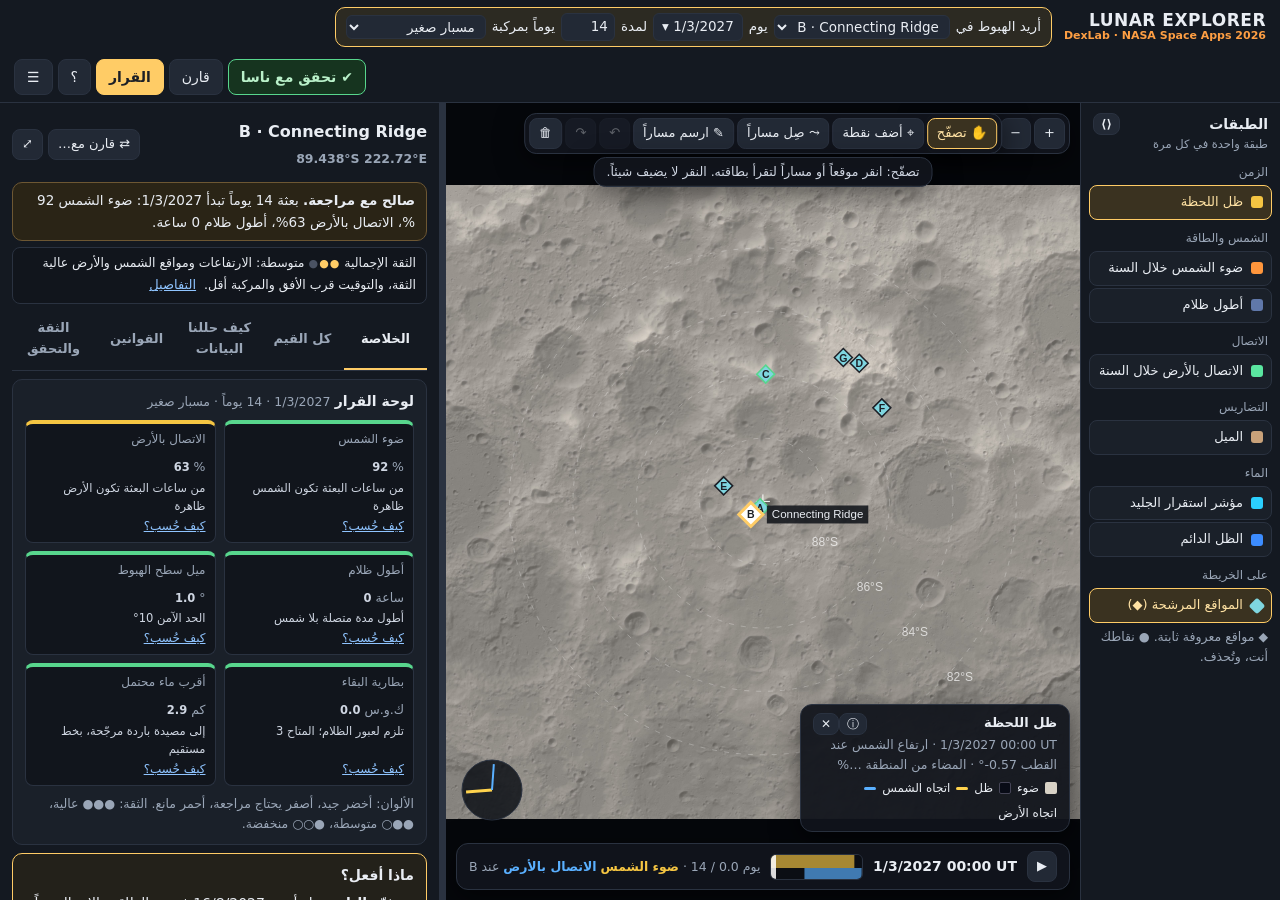
==== index.html @ e149faa7 "LUNAR EXPLORER: tool, presentation, slides, validation data and sources Co-Authored-By: Claude Opus " ====
<!doctype html><html lang="ar" dir="rtl"><head><meta charset="utf-8"><meta name="viewport" content="width=device-width,initial-scale=1"><title>LUNAR EXPLORER · DexLab</title><meta name="description" content="Plan a mission at the lunar south pole: real terrain horizons from NASA LOLA data, hour-by-hour Sun and Earth visibility, power, rover routes and a live check against NASA maps. NASA Space Apps 2026 · Team DexLab."><meta property="og:type" content="website"><meta property="og:title" content="LUNAR EXPLORER · Lunar mission site planner"><meta property="og:description" content="Plan a mission at the lunar south pole: real terrain horizons from NASA LOLA data, hour-by-hour Sun and Earth visibility, power, rover routes and a live check against NASA maps. NASA Space Apps 2026 · Team DexLab."><meta property="og:image" content="https://basilsltan62-del.github.io/lunar-explorer/preview.jpg"><meta property="og:image:width" content="1200"><meta property="og:image:height" content="630"><meta property="og:url" content="https://basilsltan62-del.github.io/lunar-explorer/"><meta name="twitter:card" content="summary_large_image"><meta name="theme-color" content="#091B3F"><style>:root{--bg:#0e1117;--p1:#141921;--p2:#1a2029;--p3:#222935;--ln:#2a3240;--tx:#e9edf3;--mut:#9aa6b7;--acc:#ffcc66;--acc2:#ff9f43;--f:system-ui,"Segoe UI","Noto Sans Arabic",Tahoma,Arial,sans-serif}
*{box-sizing:border-box}[hidden]{display:none!important}html,body{margin:0;height:100%;background:var(--bg);color:var(--tx);font:14px/1.6 var(--f);overflow:hidden}
.n{unicode-bidi:isolate;direction:ltr;display:inline-block}.mut{color:var(--mut);font-size:12.5px}
#app{display:grid;grid-template-columns:200px 1fr 6px var(--pw,440px);grid-template-rows:auto 1fr;height:100vh}body.norail #app{grid-template-columns:0 1fr 6px var(--pw,440px)}body.norail #rail{display:none}#rail{grid-column:1;grid-row:2}#mapwrap{grid-column:2;grid-row:2}#split{grid-column:3;grid-row:2;background:var(--ln);cursor:col-resize;touch-action:none}#split:hover{background:var(--acc)}#panel{grid-column:4;grid-row:2;min-width:0}.railopen{display:none}body.norail .railopen{display:inline-block}
#top{grid-column:1/5;display:flex;align-items:center;gap:12px;padding:7px 14px;background:var(--p1);border-bottom:1px solid var(--ln);flex-wrap:wrap}
.brand{display:flex;flex-direction:column;line-height:1.15}.brand b{font-size:17px;letter-spacing:.5px}.brand small{color:var(--acc2);font-size:11px;font-weight:700}
.ask{background:#2c2a22;border:1px solid var(--acc);border-radius:10px;padding:5px 10px;font-size:13.5px;display:flex;gap:6px;align-items:center;flex-wrap:wrap}.ask select,.ask input,.form input{font:inherit;color:var(--tx);background:var(--p3);border:1px solid var(--ln);border-radius:6px;padding:2px 6px}.ask input[type=number]{width:54px}
nav{display:flex;gap:5px;margin-inline-start:auto;flex-wrap:wrap}
button{font:inherit;color:var(--tx);background:var(--p3);border:1px solid var(--ln);border-radius:8px;padding:4px 9px;cursor:pointer;font-size:13px}button:hover{border-color:#3d4859;background:#283041}button.pri{background:var(--acc);color:#1c1f26;border-color:var(--acc);font-weight:700}button.on{background:#3a3220;border-color:var(--acc);color:#ffe2a3}button.lnk{background:none;border:0;color:#8fc4ff;text-decoration:underline;padding:2px 4px}
#rail{background:var(--p1);border-inline-end:1px solid var(--ln);padding:10px 8px;overflow:auto}.rh{font-weight:800;margin:0 4px 6px}.rh small{display:block;color:var(--mut);font-weight:400;font-size:11.5px}.gh{font-size:12px;color:var(--mut);margin:9px 4px 3px}
.lb{display:flex;align-items:center;gap:8px;width:100%;text-align:start;margin:2px 0;padding:6px 8px;background:var(--p2)}.lb i{width:12px;height:12px;border-radius:3px;flex:none}.voc{font-size:12px;line-height:2;margin:0 4px}
#mapwrap{position:relative;overflow:hidden;background:#05070b}#map{position:absolute;inset:0;width:100%;height:100%;cursor:crosshair;touch-action:none}
.float{position:absolute;background:rgba(17,21,28,.94);border:1px solid var(--ln);border-radius:12px;box-shadow:0 8px 28px #0008;z-index:5}
#zoom{top:10px;inset-inline-start:10px;padding:4px;display:flex;gap:3px}#hint{top:10px;left:10px;padding:4px 12px;font-size:12.5px;color:#cfd6e2;white-space:nowrap}
#legend{inset-inline-start:10px;bottom:68px;padding:8px 12px;width:270px;font-size:13px}.lg{display:flex;gap:6px;align-items:center;flex-wrap:wrap;font-size:12px;margin-top:4px}.lg i,.lgr i{display:inline-block;width:12px;height:12px;border-radius:2px}.lgr{display:flex;gap:8px;align-items:center;font-size:12.5px}.lgr u{margin-inline-start:auto;text-decoration:none;color:var(--mut)}
#time{left:10px;right:10px;bottom:10px;padding:7px 12px;display:flex;gap:10px;align-items:center}.trk{flex:1;height:26px;position:relative;border-radius:6px;overflow:hidden;border:1px solid var(--ln);direction:ltr}.trk input{position:absolute;inset:0;width:100%;height:100%;margin:0;opacity:.85;background:transparent;-webkit-appearance:none;appearance:none}.trk input::-webkit-slider-thumb{-webkit-appearance:none;width:5px;height:26px;background:#fff;border-radius:2px;cursor:ew-resize}.trk input::-moz-range-thumb{width:5px;height:26px;background:#fff;border:0;border-radius:2px}
#load{top:50%;left:50%;transform:translate(-50%,-50%);padding:10px 18px}
#panel{background:var(--p1);border-inline-start:1px solid var(--ln);padding:10px 12px;overflow:auto}.ch{display:flex;gap:5px;align-items:center;margin-bottom:6px;flex-wrap:wrap}
h3{font-size:16px;margin:6px 0}h4{font-size:14.5px;margin:0 0 4px}h5{font-size:13.5px;margin:0 0 4px;color:#ffd98a}
.card{background:var(--p2);border:1px solid var(--ln);border-radius:10px;padding:10px 12px;margin:8px 0}.card.warn{background:#2a2416;border-color:#6d5733}
.say{border-radius:10px;padding:7px 11px;margin:6px 0;border:1px solid;font-size:13.5px}.say.g{background:#16241c;border-color:#3d6a4c}.say.y{background:#2a2416;border-color:#6d5733}.say.r{background:#2a1816;border-color:#7a3a33}.say.big{font-size:15px}
.note{background:#2a2416;border:1px solid #6d5733;color:#ffe2a3;border-radius:8px;padding:6px 10px;font-size:12.5px;margin:6px 0}
.li{display:grid;grid-template-columns:14px 92px 1fr;gap:8px;padding:5px 6px;border-bottom:1px solid #232a36;font-size:13px;border-inline-start:3px solid transparent}.li[data-why]{cursor:pointer}.li[data-why]:hover{background:#1f2632}.li:last-of-type{border-bottom:0}
.dot{display:inline-block;width:11px;height:11px;border-radius:50%;margin-top:6px}.dot.g{background:#58d68d}.dot.y{background:#f5c542}.dot.r{background:#ff6b5c}
.tg{display:inline-block;font-size:10px;border-radius:4px;padding:0 4px;margin-inline-start:4px;border:1px solid;white-space:nowrap;line-height:1.5}.tg{cursor:help}.gm{color:#8fd3a6;border-color:#3d6a4c}.gc{color:#9cc7ff;border-color:#3b5577}.ga{color:#ffcf8a;border-color:#6d5733}
.kM{border-inline-start:3px solid #58d68d!important}.kC{border-inline-start:3px solid #5ab0ff!important}.kA{border-inline-start:3px solid #f5a742!important}.kX{border-inline-start:3px solid #5ab0ff!important}.kI{border-inline-start:3px solid #f5a742!important}.kS{border-inline-start:3px solid #58d68d!important}
tr.kM td:first-child,tr.kC td:first-child,tr.kA td:first-child,tr.kX td:first-child,tr.kI td:first-child,tr.kS td:first-child{border-inline-start:3px solid}tr.kM td:first-child{border-inline-start-color:#58d68d}tr.kC td:first-child{border-inline-start-color:#5ab0ff}tr.kA td:first-child{border-inline-start-color:#f5a742}tr.kX td:first-child{border-inline-start-color:#5ab0ff}tr.kI td:first-child{border-inline-start-color:#f5a742}tr.kS td:first-child{border-inline-start-color:#58d68d}tr[class^=k]{border:0!important}
.keys,.chain{display:flex;gap:6px;flex-wrap:wrap;font-size:12px;margin:6px 0;align-items:center}.keys span,.chain span{padding:1px 8px;background:#11151c;border-radius:4px}.chain i{color:var(--mut);font-style:normal}
.cf{color:var(--acc);letter-spacing:1px;font-size:11px}.cf i{color:#4a5262;font-style:normal}
.tabs{display:flex;border-bottom:1px solid var(--ln);margin:6px 0}.tabs button{flex:1;border:0;border-radius:0;background:transparent;padding:8px 4px;font-weight:700;color:var(--mut);border-bottom:2px solid transparent}.tabs button.on{color:var(--tx);border-bottom-color:var(--acc);background:transparent}
table.dt{width:100%;border-collapse:collapse;font-size:12.5px}table.dt th{color:var(--mut);font-weight:400;text-align:start;padding:4px 6px;border-bottom:1px solid var(--ln)}table.dt td{padding:5px 6px;border-bottom:1px solid #232a36;vertical-align:top}table.dt a{color:#8fc4ff}
.term{border-bottom:1px dotted #8fc4ff;cursor:help}.eq{direction:ltr;text-align:center;font:italic 16px/1.5 'Times New Roman',serif;background:#11151c;border:1px solid var(--ln);border-radius:8px;padding:8px;margin:6px 0}.eq small{display:block;font:12.5px var(--f);font-style:normal;color:var(--mut)}[dir=rtl] .eq small{direction:rtl}
ul.ver{margin:6px 0;padding-inline-start:18px}ul.ver li{margin:4px 0}
#pop{position:fixed;z-index:60;width:290px;background:#11151c;border:1px solid var(--acc);border-radius:10px;padding:8px 12px;box-shadow:0 8px 28px #000a;font-size:13px}
#dlg{position:fixed;inset:0;background:#000a;z-index:40;display:flex;align-items:center;justify-content:center}.box{background:var(--p1);border:1px solid var(--ln);border-radius:14px;width:min(620px,94vw);max-height:92vh;display:flex;flex-direction:column}.box.wide{width:min(1500px,96vw)}.dh{display:flex;align-items:center;justify-content:space-between;padding:8px 14px;border-bottom:1px solid var(--ln)}.db{padding:8px 14px;overflow:auto}
.cols{display:grid;gap:12px}.cols.c1{grid-template-columns:1fr}.cols.c2{grid-template-columns:1fr 1fr}.cols.c3{grid-template-columns:1fr 1fr 1fr}svg rect[data-fs]{cursor:pointer}
.form label{display:flex;justify-content:space-between;gap:10px;padding:4px 0;border-bottom:1px solid #232a36;font-size:13px}.form input{width:80px}
#paper{display:none}#tools{top:10px;left:50%;transform:translateX(-50%);padding:4px;display:flex;gap:3px;white-space:nowrap}#tools button:disabled{opacity:.35}#hint{pointer-events:none;top:54px!important;left:50%!important;transform:translateX(-50%)}
.conf2{font-size:12.5px;background:#11151c;border:1px solid var(--ln);border-radius:8px;padding:5px 10px;margin:6px 0}.step{border-inline-start:3px solid;padding:4px 10px;margin:8px 0;font-size:13px}.step h5{margin:0 0 2px}.sw{display:inline-block;width:14px;height:4px;border-radius:2px;vertical-align:middle}
.lh{display:flex;justify-content:space-between;align-items:center;cursor:grab;gap:8px}.ib{padding:0 7px;font-size:12px;line-height:20px}.lgr{cursor:pointer;padding:1px 4px;border-radius:4px}.lgr:hover,.lgr.on{background:#2c2a22}#legend label{display:flex;gap:6px;align-items:center}#legend input{flex:1}.rh{display:flex;flex-wrap:wrap;justify-content:space-between;align-items:center}.rh small{flex:1 1 100%}.mob,.handle{display:none!important}button.big{display:block;width:100%;padding:9px;margin:8px 0}.menu button{display:block;width:100%;margin:6px 0;padding:11px;text-align:start;font-size:14.5px}ol.ver{margin:6px 0;padding-inline-start:20px}ol.ver li{margin:5px 0}#top nav button{font-size:14px;padding:6px 12px}
@media (max-width:820px){#app,body.norail #app{grid-template-columns:1fr;grid-template-rows:auto 1fr 44vh}#split{display:none}#tools{top:50px;left:6px;right:6px;transform:none;justify-content:space-between}#tools button span{display:none}#tools button{padding:6px 9px}.railopen{display:none!important}body.norail #rail{display:none}body.sheet-min #app{grid-template-rows:auto 1fr 46px}body.sheet-max #app{grid-template-rows:auto 16vh 1fr}
#top{grid-column:1;padding:5px 8px;gap:6px}.brand small{display:none}.brand b{font-size:14px}.ask{font-size:12.5px;padding:4px 6px;gap:4px;flex:1 1 100%;order:3}.ask select{max-width:44vw}#top nav button{padding:5px 10px}
#rail{display:none;position:fixed;top:0;bottom:0;inset-inline-start:0;width:250px;z-index:30;box-shadow:0 0 60px #000}body.rail #rail{display:block}.lb{padding:10px 8px}
#mapwrap{grid-column:1;grid-row:2}#panel{grid-column:1;grid-row:3;border-inline-start:0;border-top:2px solid var(--acc);padding-top:0}
.handle{display:block;position:sticky;top:0;z-index:3;width:100%;border-radius:0;border:0;border-bottom:1px solid var(--ln);background:var(--p1);padding:8px;color:var(--acc);font-weight:700}
.mob{display:inline-block!important}button.mob.big,.handle{display:block!important}#hint{top:94px!important;left:6px!important;right:6px;transform:none!important;white-space:normal!important;font-size:11.5px!important;text-align:center}#legend{width:190px;bottom:54px;font-size:12px;padding:6px 8px}#legend .mut{display:none}
#time{padding:5px 8px;gap:6px;left:6px;right:6px;bottom:6px}#time>.mut{display:none}#tnow{font-size:12px}button{padding:6px 10px}
.cols.c2,.cols.c3{grid-template-columns:1fr}.box,.box.wide{width:97vw;max-height:94vh}.li{grid-template-columns:14px 84px 1fr}table.dt{font-size:12px}}
@media print{@page{size:A4;margin:12mm}html,body{overflow:visible;height:auto;background:#fff}body.printing #app,body.printing #dlg,body.printing #pop{display:none!important}body.printing #paper{display:block;color:#111;font-size:11pt}
#paper .card,#paper .say,#paper .note{background:#f6f4f0!important;border:1px solid #d8d4cc;color:#111;break-inside:avoid}#paper .mut,#paper table.dt th{color:#555}#paper table.dt td{border-bottom:1px solid #ddd}#paper .tg{color:#222;border-color:#888}#paper h5{color:#a33a0c}#paper .eq{background:#fff;border-color:#bbb;color:#111}#paper .eq small{color:#555}#paper svg.ch{background:#171c25;border-radius:6px;-webkit-print-color-adjust:exact;print-color-adjust:exact}#paper .dot,#paper .cf{-webkit-print-color-adjust:exact;print-color-adjust:exact}#paper .cf{color:#c77d00}#paper .keys span,#paper .chain span{background:#eee}#paper h1{font-size:20pt;margin:0}#paper h2{font-size:14pt;border-bottom:2px solid #ffca3c;margin:14px 0 6px}#paper .term{border:0}}

.tiles{display:grid;grid-template-columns:repeat(auto-fill,minmax(150px,1fr));gap:8px;margin:8px 0}.tile{background:#11151c;border:1px solid var(--ln);border-top:4px solid #5a6475;border-radius:8px;padding:6px 9px;display:flex;flex-direction:column;gap:1px}.tile.g{border-top-color:#58d68d}.tile.y{border-top-color:#f5c542}.tile.r{border-top-color:#ff6b5c}.tile small{color:var(--mut);font-size:12px}.tile b{font-size:22px;line-height:1.25;direction:ltr;text-align:start}[dir=rtl] .tile b{text-align:right}.tile b i{font-size:12.5px;font-style:normal;font-weight:400;color:var(--mut)}.tile span{font-size:11.5px;color:#cfd6e2;flex:1}.tile .lnk{text-align:start;font-size:12px;padding:0}
.how{background:#11151c;border:1px solid var(--ln);border-radius:8px;padding:8px 10px;margin:6px 0;font-size:13px}.sugg{border-color:var(--acc);background:#23211a}.sugg li{margin:7px 0}tr.cur td{background:#2c2a22}table.dt th{cursor:pointer;user-select:none}table.dt th:hover{color:var(--tx)}
.dlab{position:relative;display:inline-block;background:var(--p3);border:1px solid var(--ln);border-radius:6px;padding:2px 8px;cursor:pointer}.dlab input{position:absolute;inset:0;width:100%;height:100%;opacity:0;cursor:pointer}
#trip{left:50%;transform:translateX(-50%);bottom:64px;padding:6px 10px;display:flex;gap:8px;align-items:center;z-index:7;border-color:var(--acc)}#trip input{width:min(38vw,360px)}
body.full #app{grid-template-columns:0 1fr 0 0;grid-template-rows:0 1fr}body.full #top,body.full #rail,body.full #panel,body.full #split{display:none}
@media (max-width:820px){body.full #app{grid-template-columns:1fr;grid-template-rows:0 1fr 0}.tiles{grid-template-columns:1fr 1fr}#trip{left:6px;right:6px;transform:none;bottom:54px}#trip input{flex:1;width:auto}}

#pres{position:fixed;left:50%;transform:translateX(-50%);bottom:14px;z-index:35;width:min(980px,96vw);display:flex;gap:14px;align-items:center;padding:12px 16px;border:2px solid var(--acc);background:rgba(14,17,23,.96)}#pres .pk{color:var(--acc);font-weight:800;white-space:nowrap}#pres .pt{flex:1;font-size:15px;line-height:1.6}#pres .pt b{font-size:18px;color:#ffe2a3}#pres .pc{display:flex;gap:6px}#pres button{font-size:16px;padding:6px 14px}body.presenting #time{display:none}
@media (max-width:820px){#pres{flex-wrap:wrap;gap:6px;padding:8px 10px;bottom:6px}#pres .pt{flex:1 1 100%;font-size:13px}#pres .pt b{font-size:14.5px}}

td.win{color:#58d68d;font-weight:800}.law>div{margin:4px 0;font-size:13px}.law table.dt{margin-top:2px}body.full .railopen{display:inline-block!important}body.full.rail #rail{display:block!important;position:fixed;top:0;bottom:0;inset-inline-start:0;width:250px;z-index:30;box-shadow:0 0 60px #000;overflow:auto}

button.ok{background:#16341f;border-color:#58d68d;color:#b9f0c9;font-weight:700}.vs{display:grid;grid-template-columns:1fr auto 1fr;gap:10px;align-items:stretch;margin:8px 0}.vs>div:not(.vsx){background:var(--p2);border:1px solid var(--ln);border-radius:10px;padding:8px 12px}.vsx{align-self:center;font-weight:800;color:var(--acc);font-size:16px;direction:ltr}.vs .big{font-size:30px;font-weight:800;direction:ltr}
@media (max-width:820px){.vs{grid-template-columns:1fr}.vsx{justify-self:center}}
</style></head><body>
<div id="app"><div id="top"></div><div id="rail"></div><div id="mapwrap"><canvas id="map"></canvas><div class="float" id="zoom"><button data-act="zin">+</button><button data-act="zout">−</button><button data-act="zall">⤢</button><button data-act="full" title="خريطة بملء الشاشة · full-screen map">⛶</button><button class="mob" data-act="rail">☰ الطبقات · Layers</button><button class="railopen" data-act="norail">☰</button></div><div class="float" id="tools"></div><div class="float" id="trip" hidden></div><div class="float" id="hint">انقر موقعاً مرقّماً، أو أي نقطة على الخريطة لتحسب أفقها · Click a lettered site, or any point to compute its horizon</div><div class="float" id="legend" hidden></div><div class="float" id="time"></div><div class="float" id="load">… تحميل التضاريس · loading terrain</div></div><div id="split"></div><div id="panel"></div></div>
<div id="dlg" hidden></div><div class="float" id="pres" hidden></div><div id="pop" hidden></div><div id="paper"></div>
<script>const PACK={"sites": [{"k": "A", "en": "Shackleton rim", "ar": "حافة Shackleton", "lat": -89.7797, "lon": 203.649, "elev": 1736, "slope": 7.1, "hz": [-1.15, -1.15, -1.15, -1.15, -1.15, -1.15, -1.15, -1.15, -1.09, -0.93, -0.84, -0.8, -0.78, -0.8, -0.84, -0.82, -0.76, -0.68, -0.6, -0.47, -0.31, -0.14, 0.07, 0.21, 0.36, 0.48, 0.57, 0.72, 0.86, 0.95, 1.0, 1.03, 1.03, 0.99, 0.83, 0.68, 0.45, 0.15, -0.17, -0.48, -0.79, -1.14, -1.47, -1.57, -1.7, -1.72, -1.69, -1.72, -1.72, -1.63, -1.5, -1.37, -1.25, -1.21, -1.02, -0.8, -0.62, -0.5, -0.44, -0.49, -0.58, -0.8, -1.03, -1.25, -1.42, -1.44, -1.39, -1.26, -1.13, -1.02, -0.95, -0.91, -0.84, -0.87, -0.84, -0.89, -0.9, -0.93, -1.04, -1.16, -1.29, -1.29, -1.29, -1.29, -1.29, -1.29, -1.29, -1.29, -1.29, -1.29, -1.29, -1.29, -1.29, -1.29, -1.26, -1.09, -0.9, -0.62, -0.59, -0.76, -1.0, -1.23, -1.29, -1.29, -1.43, -1.43, -1.43, -1.43, -1.08, -1.08, -1.08, -1.08, -1.08, -1.08, -1.08, -1.26, -1.26, -1.26, -1.26, -1.26, -1.01, -1.01, -1.01, -1.01, -1.01, -1.01, -1.01, -1.01, -1.01, -1.01, -1.01, -1.01, -1.01, -1.01, -1.01, -1.01, -1.01, -1.01, -1.01, -1.01, -1.01, -1.01, -1.01, -1.01, -1.01, -0.86, -0.86, -0.86, -0.86, -0.86, -0.86, -0.86, -0.86, -0.86, -0.72, -0.68, -0.69, -0.74, -0.71, -0.62, -0.58, -0.58, -0.74, -0.86, -0.86, -0.86, -0.86, -0.86, -1.08, -1.08, -1.08, -1.43, -1.43, -1.43, -1.43, -1.43, -1.79, -1.71, -1.64, -1.6, -1.54, -1.26, -1.0, -0.91, -0.84, -0.64, -0.62, -0.56, -0.55, -0.61, -0.78, -0.76, -0.61, -0.55, -0.7, -0.93, -0.91, -0.89, -0.93, -1.05, -1.37, -1.58, -1.55, -1.45, -1.42, -1.45, -1.49, -1.61, -1.67, -1.85, -1.92, -2.08, -2.19, -2.21, -2.19, -2.15, -2.22, -2.25, -2.24, -2.22, -2.25, -2.3, -2.29, -2.35, -2.43, -2.38, -2.37, -2.36, -2.38, -2.4, -2.38, -2.34, -2.22, -2.21, -2.11, -2.13, -2.19, -2.25, -2.26, -2.16, -2.02, -1.91, -1.86, -1.84, -1.85, -1.87, -1.85, -1.89, -1.91, -1.93, -1.91, -1.91, -1.87, -1.88, -1.86, -1.82, -1.82, -1.76, -1.7, -1.69, -1.65, -1.61, -1.55, -1.57, -1.41, -1.29, -1.12, -0.94, -0.84, -0.75, -0.77, -0.81, -0.93, -0.99, -1.02, -1.08, -1.13, -1.1, -1.1, -1.22, -1.35, -1.57, -1.66, -1.79, -1.95, -2.1, -2.2, -2.25, -2.29, -2.24, -2.16, -2.04, -1.99, -1.98, -1.97, -2.02, -2.0, -1.89, -1.81, -1.76, -1.8, -1.83, -1.83, -1.89, -1.97, -2.04, -2.12, -2.15, -2.15, -2.15, -2.15, -2.15, -2.15, -2.15, -2.15, -2.15, -2.15, -1.43, -1.43, -1.43, -1.43, -1.43, -1.43, -1.43, -1.43, -1.43, -1.43, -1.43, -1.43, -1.43, -1.43, -1.43, -1.43, -1.3, -0.98, -0.8, -0.44, -0.44, -0.27, -0.24, -0.24, -0.38, -0.41, -0.61, -0.84, -0.94, -1.08, -1.24, -1.15, -1.15, -1.0, -1.0, -1.0, -1.0, -1.0, -1.0, -1.0, -1.0, -1.0, -1.08], "den": "Rim of Shackleton crater, next to the pole.", "dar": "حافة فوهة Shackleton الملاصقة للقطب.", "src": 80}, {"k": "B", "en": "Connecting Ridge", "ar": "Connecting Ridge", "lat": -89.438, "lon": 222.717, "elev": 1958, "slope": 1.0, "hz": [-2.69, -2.69, -2.66, -2.69, -2.69, -2.69, -3.1, -3.1, -3.1, -3.05, -3.05, -2.72, -2.54, -2.3, -2.0, -1.72, -1.53, -1.51, -1.59, -1.57, -1.62, -1.68, -1.58, -1.48, -1.45, -1.44, -1.56, -1.67, -1.61, -1.66, -1.9, -2.15, -2.15, -2.15, -2.15, -2.15, -2.15, -2.15, -2.15, -2.15, -2.15, -2.15, -2.15, -2.15, -2.15, -2.15, -2.15, -2.15, -2.15, -2.15, -2.15, -2.15, -2.15, -2.15, -2.15, -2.15, -2.15, -2.15, -2.15, -2.15, -2.15, -2.15, -2.15, -2.15, -2.15, -2.15, -2.15, -2.05, -1.95, -1.83, -1.75, -1.67, -1.62, -1.51, -1.48, -1.5, -1.46, -1.5, -1.52, -1.52, -1.59, -1.72, -1.87, -2.02, -2.15, -2.1, -1.9, -1.59, -1.37, -1.31, -1.31, -1.23, -1.06, -0.95, -0.85, -0.92, -1.11, -1.35, -1.58, -1.77, -1.92, -2.03, -2.11, -2.15, -2.15, -2.15, -2.15, -2.15, -1.79, -1.79, -1.79, -1.79, -1.79, -1.79, -1.79, -1.79, -1.79, -1.79, -1.2, -1.2, -1.2, -1.2, -1.2, -1.2, -1.2, -1.2, -1.2, -1.2, -1.2, -1.2, -1.2, -1.2, -1.2, -1.2, -1.2, -1.2, -1.2, -1.2, -1.1, -0.96, -0.94, -0.97, -1.01, -0.97, -0.86, -0.87, -0.94, -1.17, -1.2, -1.2, -1.2, -1.2, -1.2, -1.2, -1.18, -1.18, -1.18, -1.18, -1.18, -1.18, -1.13, -1.08, -0.72, -0.72, -0.72, -0.72, -0.72, -0.72, -0.51, -0.51, -0.51, -0.51, -0.51, -0.46, -0.46, -0.46, -0.46, -0.51, -0.51, -0.51, -0.51, -0.51, -0.55, -0.55, -0.55, -0.55, -0.59, -0.59, -0.79, -0.79, -0.79, -0.79, -0.79, -0.87, -0.87, -0.87, -0.87, -0.87, -1.17, -1.2, -1.2, -1.2, -1.2, -1.23, -1.23, -1.23, -1.23, -1.23, -0.96, -0.96, -0.96, -0.96, -0.96, -0.96, -0.96, -0.96, -0.96, -0.96, -0.96, -0.96, -0.96, -0.96, -0.96, -0.96, -0.96, -0.96, -0.96, -0.96, -0.96, -0.96, -0.96, -0.96, -0.96, -0.96, -0.96, -0.96, -0.96, -0.96, -0.96, -0.96, -0.96, -0.96, -0.96, -0.96, -0.96, -0.96, -0.96, -1.43, -1.43, -1.43, -1.43, -1.43, -1.43, -1.43, -1.43, -1.43, -1.43, -1.43, -1.67, -1.67, -1.67, -1.67, -1.67, -1.67, -1.67, -1.67, -1.67, -1.67, -1.67, -1.26, -1.26, -1.26, -1.26, -1.26, -1.26, -1.26, -1.67, -1.67, -1.67, -1.67, -1.67, -1.67, -1.67, -1.67, -1.67, -1.67, -1.67, -1.67, -1.67, -1.67, -1.67, -1.67, -1.67, -1.67, -1.67, -1.67, -1.67, -1.67, -1.91, -1.91, -1.91, -1.91, -1.91, -1.91, -1.91, -1.91, -1.91, -1.91, -1.91, -1.91, -1.91, -1.91, -1.91, -1.91, -1.91, -1.91, -1.91, -1.91, -1.91, -1.89, -1.67, -1.62, -1.66, -1.76, -1.89, -1.91, -1.91, -1.91, -1.91, -1.91, -1.91, -1.91, -1.91, -1.91, -1.91, -1.91, -1.91, -2.78, -2.86, -2.86, -2.86, -2.85, -2.86, -2.86, -2.86, -2.86, -2.86, -2.86, -3.29, -3.29, -3.29, -3.1, -3.1, -3.1, -3.1, -3.1, -3.1, -3.1, -3.1, -2.69], "den": "Ridge between Shackleton and de Gerlache craters.", "dar": "الحافة الواصلة بين فوهتي Shackleton و de Gerlache.", "src": 80}, {"k": "C", "en": "Malapert massif", "ar": "جبل Malapert", "lat": -85.9761, "lon": 1.258, "elev": 5004, "slope": 6.0, "hz": [-2.86, -2.86, -2.86, -2.86, -2.54, -2.54, -2.54, -1.95, -1.95, -1.95, -1.95, -0.72, -0.72, -0.72, -0.72, -0.66, -0.66, -0.66, -0.66, 0.24, 0.24, 0.35, 0.38, 0.38, 0.77, 0.77, 0.84, 0.84, 0.84, 1.71, 1.71, 1.71, 2.08, 2.08, 2.08, 2.26, 2.26, 2.26, 2.59, 3.44, 3.44, 3.44, 3.44, 3.44, 3.78, 4.28, 4.28, 4.28, 4.4, 4.4, 4.76, 4.76, 4.76, 4.76, 5.38, 5.38, 5.38, 5.38, 5.38, 5.38, 5.71, 5.71, 5.83, 6.41, 6.41, 6.41, 6.47, 6.47, 6.47, 6.47, 6.47, 6.47, 6.62, 6.62, 6.62, 7.0, 7.0, 7.27, 7.27, 7.27, 7.27, 7.27, 7.27, 7.27, 7.27, 7.67, 7.67, 7.67, 7.67, 7.67, 7.67, 7.67, 7.67, 7.62, 7.76, 7.76, 7.76, 7.76, 7.76, 7.76, 7.76, 7.76, 7.76, 7.76, 7.94, 7.94, 7.94, 7.94, 7.94, 7.94, 7.94, 7.94, 7.94, 7.54, 7.54, 7.23, 7.23, 7.23, 7.23, 7.23, 7.23, 6.54, 6.54, 6.54, 6.36, 6.36, 6.36, 5.78, 5.53, 5.53, 5.53, 5.21, 5.21, 5.21, 4.67, 4.5, 4.5, 4.05, 3.93, 3.93, 3.93, 3.93, 3.93, 3.93, 3.93, 3.93, 3.93, 3.93, 3.93, 2.62, 2.62, 2.62, 2.62, 2.62, 2.62, 2.62, 2.62, 2.62, 2.62, 2.62, 0.18, 0.18, 0.18, 0.18, 0.18, 0.14, 0.14, 0.14, -0.72, -0.72, -0.72, -0.96, -0.96, -0.96, -0.96, -0.96, -0.96, -0.96, -0.96, -0.96, -0.96, -0.96, -0.96, -0.96, -0.96, -0.96, -0.96, -0.96, -0.96, -0.96, -0.96, -0.96, -0.96, -0.96, -0.96, -0.96, -0.96, -0.96, -0.96, -1.43, -1.43, -1.43, -1.43, -1.43, -1.43, -1.43, -1.43, -1.43, -1.43, -3.82, -3.82, -3.82, -3.82, -3.82, -3.82, -3.82, -3.82, -3.82, -3.82, -3.82, -3.82, -2.87, -2.87, -2.87, -2.87, -2.87, -2.87, -2.87, -3.82, -3.82, -3.82, -3.82, -3.82, -3.82, -3.82, -3.82, -3.82, -3.82, -3.82, -3.82, -3.82, -3.69, -3.49, -3.46, -3.33, -3.3, -3.36, -3.52, -3.75, -3.82, -3.58, -3.54, -3.4, -3.19, -2.97, -2.76, -2.56, -2.33, -2.14, -1.94, -1.66, -1.48, -1.3, -1.13, -0.98, -0.76, -0.65, -0.58, -0.42, -0.38, -0.26, -0.23, -0.28, -0.35, -0.48, -0.71, -0.88, -1.11, -1.41, -1.73, -2.05, -2.32, -2.28, -2.14, -1.89, -1.7, -1.73, -1.72, -1.61, -1.76, -2.13, -2.55, -2.8, -3.11, -3.25, -3.33, -3.42, -3.5, -3.54, -3.51, -3.5, -3.48, -3.48, -3.48, -3.29, -2.99, -2.87, -2.99, -3.18, -3.43, -3.59, -3.71, -3.94, -3.94, -3.94, -3.94, -3.94, -3.94, -4.52, -4.51, -4.63, -4.7, -4.58, -4.58, -4.58, -4.58, -4.58, -4.58, -4.58, -4.29, -4.29, -4.29, -4.29, -4.29, -4.29, -4.19, -3.77, -3.46, -3.44, -3.44, -2.86, -2.86, -2.86, -2.86, -2.86, -2.86, -2.86, -2.86, -2.86, -2.86, -2.86, -2.86, -2.86, -2.86, -2.86, -2.86, -2.86, -2.86, -2.86, -2.86], "den": "High massif facing Earth.", "dar": "كتلة جبلية عالية مواجهة للأرض.", "src": 80}, {"k": "D", "en": "Mons Mouton", "ar": "Mons Mouton", "lat": -84.6769, "lon": 34.875, "elev": 5711, "slope": 8.5, "hz": [1.07, 1.07, 1.07, 1.07, 1.07, 1.07, 1.32, 1.32, 1.32, 1.42, 1.42, 2.35, 2.35, 2.35, 3.4, 3.4, 3.4, 3.4, 3.4, 3.4, 3.4, 3.4, 3.4, 3.4, 3.4, 3.4, 6.77, 6.77, 6.77, 6.77, 6.77, 6.77, 6.77, 6.77, 6.77, 6.77, 6.77, 6.77, 6.77, 6.77, 6.77, 6.95, 6.95, 6.95, 6.95, 6.95, 6.95, 6.95, 6.95, 6.95, 6.95, 6.95, 6.95, 6.95, 6.95, 6.95, 6.95, 7.26, 7.34, 7.34, 7.83, 7.95, 8.1, 8.36, 8.51, 8.59, 8.76, 8.78, 8.97, 9.14, 9.23, 9.23, 9.46, 9.62, 9.63, 9.59, 9.7, 9.75, 9.81, 9.91, 10.1, 10.22, 10.05, 10.21, 10.32, 10.22, 13.36, 13.36, 13.36, 13.36, 13.36, 13.36, 13.36, 13.36, 13.36, 13.36, 13.36, 13.36, 13.36, 13.36, 13.36, 13.36, 13.36, 13.36, 13.36, 13.36, 13.36, 13.36, 13.36, 13.36, 13.36, 13.36, 13.36, 13.36, 13.36, 13.36, 10.67, 10.74, 10.61, 10.65, 10.51, 10.54, 10.42, 10.35, 10.45, 10.45, 10.33, 10.15, 10.21, 10.1, 10.06, 9.98, 10.08, 10.08, 10.08, 10.06, 9.95, 9.95, 9.83, 9.78, 9.78, 9.73, 9.63, 9.63, 9.49, 9.49, 9.49, 9.38, 9.38, 9.34, 9.34, 9.34, 9.34, 9.37, 9.37, 9.37, 9.43, 9.25, 9.28, 9.28, 9.28, 9.28, 9.12, 9.13, 9.14, 9.13, 9.06, 9.09, 8.97, 8.99, 8.95, 8.85, 8.85, 8.69, 8.64, 8.56, 8.43, 8.31, 8.25, 8.12, 8.01, 7.93, 7.77, 7.6, 7.5, 7.39, 7.22, 7.11, 6.98, 6.84, 6.75, 6.53, 6.43, 6.22, 6.05, 5.85, 5.55, 5.28, 5.03, 4.94, 4.58, 4.27, 4.12, 3.88, 3.82, 3.74, 3.54, 3.36, 3.13, 2.98, 2.74, 2.5, 2.31, 2.07, 1.86, 1.68, 1.52, 1.28, 1.02, 0.74, 0.54, 0.21, 0.01, -0.19, -0.45, -0.72, -0.97, -1.19, -1.31, -1.28, -1.23, -1.18, -1.17, -1.25, -1.3, -1.39, -1.46, -1.57, -1.68, -1.83, -2.05, -1.95, -1.96, -2.01, -2.02, -1.95, -1.89, -1.84, -1.8, -1.78, -1.68, -1.58, -1.52, -1.53, -1.56, -1.54, -1.58, -1.63, -1.69, -1.64, -1.54, -1.46, -1.38, -1.21, -1.06, -0.96, -0.9, -0.92, -1.0, -1.16, -1.33, -1.44, -1.54, -1.58, -1.64, -1.66, -1.73, -1.79, -1.88, -2.01, -2.05, -2.04, -2.01, -2.02, -2.07, -2.02, -1.99, -1.97, -1.98, -1.97, -1.9, -1.72, -1.73, -1.73, -1.73, -1.71, -1.68, -1.64, -1.57, -1.41, -1.27, -1.15, -1.08, -1.05, -0.98, -0.94, -1.01, -1.1, -1.22, -1.37, -1.38, -1.25, -1.06, -0.9, -0.79, -0.72, -0.7, -0.72, -0.76, -0.82, -0.88, -0.96, -1.04, -1.09, -1.16, -1.18, -1.21, -1.27, -1.24, -1.23, -1.17, -1.13, -1.14, -1.14, -1.11, -1.11, -1.11, -1.01, -1.01, -0.95, -0.95, -0.85, -0.85, -0.73, -0.73, 0.71, 0.71, 0.71, 0.71, 0.71, 0.71, 0.71, 0.71, 0.71, 0.71, 0.71, 1.07, 1.07, 1.07, 1.07], "den": "Broad flat-topped mountain.", "dar": "جبل واسع مسطح القمة.", "src": 80}, {"k": "E", "en": "de Gerlache rim", "ar": "حافة de Gerlache", "lat": -88.6648, "lon": 291.623, "elev": 1814, "slope": 1.9, "hz": [-1.52, -1.67, -1.85, -1.78, -1.51, -1.39, -1.33, -1.28, -1.28, -1.3, -1.33, -1.35, -1.43, -1.47, -1.61, -1.61, -1.78, -1.98, -2.12, -2.25, -2.41, -2.69, -2.69, -2.69, -2.69, -2.69, -2.69, -3.28, -3.4, -3.38, -3.28, -3.11, -2.89, -2.67, -2.4, -2.02, -1.79, -1.6, -1.57, -1.47, -1.31, -1.32, -1.35, -1.39, -1.58, -1.84, -1.88, -2.08, -2.4, -2.3, -2.18, -2.07, -1.97, -1.96, -1.97, -2.07, -2.17, -2.09, -2.03, -2.04, -2.04, -1.76, -1.43, -1.06, -0.8, -0.78, -0.83, -0.99, -1.08, -1.16, -1.19, -1.21, -1.27, -1.3, -1.35, -1.42, -1.36, -1.28, -1.21, -1.06, -0.79, -0.65, -0.54, -0.35, -0.24, -0.24, -0.26, -0.33, -0.33, -0.29, -0.22, -0.24, -0.3, -0.53, -0.81, -1.15, -1.45, -1.64, -1.83, -1.96, -2.0, -1.79, -1.75, -1.72, -1.67, -1.62, -1.59, -1.56, -1.49, -1.33, -1.09, -1.04, -0.96, -0.79, -0.79, -0.74, -0.77, -0.88, -0.97, -0.86, -0.87, -0.88, -1.03, -1.22, -1.28, -1.23, -1.24, -1.31, -1.44, -1.67, -1.67, -1.67, -1.67, -1.67, -1.44, -1.44, -1.44, -1.44, -1.44, -1.2, -1.2, -1.2, -1.2, -1.2, -1.2, -1.2, -1.2, -1.01, -1.01, -1.01, -1.01, -1.01, -1.01, -1.01, -1.01, -1.01, -1.01, -1.01, -1.01, -1.01, -1.01, -1.01, -1.01, -1.01, -1.01, -1.01, -1.01, -1.01, -1.01, -1.01, -1.2, -1.2, -1.2, -1.2, -1.2, -1.2, -1.2, -1.2, -1.29, -1.29, -1.29, -1.29, -1.26, -1.18, -1.13, -1.06, -1.01, -0.94, -0.88, -0.81, -0.81, -0.85, -0.88, -0.83, -0.97, -1.11, -1.25, -1.12, -0.95, -0.84, -0.76, -0.59, -0.5, -0.44, -0.42, -0.42, -0.51, -0.65, -0.76, -0.79, -0.74, -0.78, -0.81, -0.87, -0.99, -1.2, -1.31, -1.47, -1.62, -1.72, -1.53, -1.39, -1.26, -1.21, -1.12, -1.12, -1.09, -1.24, -1.37, -1.51, -1.67, -1.68, -1.73, -1.85, -1.89, -1.95, -2.0, -2.06, -2.18, -2.33, -2.51, -2.7, -2.77, -2.78, -2.81, -2.8, -2.81, -2.78, -2.71, -2.75, -2.81, -2.8, -2.81, -2.92, -3.06, -3.23, -3.41, -3.47, -3.4, -3.22, -3.07, -3.13, -3.14, -3.23, -3.41, -3.48, -3.32, -3.25, -3.42, -3.46, -3.42, -3.48, -3.53, -3.49, -3.5, -3.46, -3.47, -3.5, -3.53, -3.58, -3.54, -3.48, -3.31, -3.01, -2.76, -2.46, -2.23, -1.98, -1.75, -1.53, -1.39, -1.43, -1.43, -1.42, -1.43, -1.22, -1.25, -1.32, -1.25, -1.21, -1.36, -1.6, -1.99, -2.29, -2.32, -2.32, -2.32, -2.32, -2.49, -2.5, -2.39, -2.47, -2.59, -2.65, -2.76, -2.88, -3.13, -3.37, -3.39, -3.43, -3.54, -3.62, -3.7, -3.65, -3.58, -3.53, -3.61, -3.15, -3.15, -3.15, -3.15, -3.15, -3.15, -3.15, -3.15, -3.15, -3.15, -3.06, -3.15, -3.15, -3.15, -3.15, -3.15, -3.15, -3.15, -3.11, -3.15, -2.97, -2.97, -2.97, -2.87, -2.82, -2.73, -2.52, -2.37, -2.26, -2.1, -1.92, -1.75, -1.59], "den": "Rim of de Gerlache crater.", "dar": "حافة فوهة de Gerlache.", "src": 80}, {"k": "F", "en": "Nobile rim", "ar": "حافة Nobile", "lat": -85.2176, "lon": 51.806, "elev": 1224, "slope": 0.9, "hz": [3.47, 3.33, 3.13, 2.87, 2.54, 2.21, 1.95, 1.85, 1.65, 1.29, 1.09, 0.88, 0.62, 0.47, 0.43, 0.38, 0.34, 0.25, 0.03, -0.2, -0.39, -0.44, -0.46, -0.45, -0.51, -0.5, -0.43, -0.29, -0.15, -0.0, 0.03, 0.01, -0.07, -0.17, -0.3, -0.34, -0.3, -0.38, -0.33, -0.34, -0.39, -0.51, -0.68, -0.8, -0.81, -0.79, -0.88, -0.98, -1.07, -1.05, -0.99, -0.86, -0.74, -0.68, -0.6, -0.57, -0.44, -0.39, -0.4, -0.41, -0.27, -0.2, -0.16, -0.15, -0.2, -0.42, -0.88, -1.18, -1.41, -1.3, -1.16, -1.05, -0.9, -0.83, -0.88, -1.08, -1.2, -1.29, -1.34, -1.42, -1.4, -1.36, -1.35, -1.43, -1.41, -1.4, -1.46, -1.57, -1.65, -1.86, -1.94, -1.84, -1.93, -2.01, -1.98, -1.84, -1.84, -1.84, -1.84, -1.65, -1.65, -1.65, -1.44, -1.44, -1.32, -1.44, -1.39, -0.99, -0.99, -0.88, -0.88, -0.44, -0.44, -0.4, -0.4, -0.4, -0.4, -0.4, -0.4, -0.4, -0.4, -0.4, -0.4, -0.79, -0.79, -0.79, -0.79, -0.79, -0.79, -0.79, -0.79, -0.79, -0.79, -0.79, -0.88, -0.99, -1.23, -1.24, -1.24, -1.24, -1.24, -1.24, -1.24, -1.24, -1.24, -1.36, -1.36, -1.35, -1.28, -1.25, -1.22, -1.21, -1.27, -1.29, -1.24, -1.23, -1.4, -1.38, -1.34, -1.41, -1.41, -1.26, -1.22, -1.25, -1.09, -0.9, -0.85, -0.89, -0.76, -0.59, -0.49, -0.37, -0.29, -0.08, 0.12, 0.23, 0.46, 0.58, 0.55, 0.67, 0.89, 1.07, 1.19, 1.34, 1.53, 1.69, 1.79, 1.94, 1.99, 2.08, 2.12, 2.12, 2.11, 2.07, 2.03, 1.95, 1.84, 1.73, 1.63, 1.56, 1.45, 1.4, 1.44, 1.59, 1.87, 2.2, 2.6, 3.02, 3.42, 3.86, 4.06, 4.23, 4.36, 4.48, 4.55, 4.64, 4.71, 4.77, 4.84, 4.88, 4.93, 4.93, 4.99, 5.02, 4.99, 4.95, 4.95, 4.94, 5.01, 5.06, 5.12, 5.13, 5.2, 5.26, 5.35, 5.48, 5.63, 5.78, 5.95, 6.14, 6.35, 6.51, 6.64, 6.76, 6.88, 7.0, 7.05, 7.18, 7.21, 7.19, 7.16, 7.06, 6.86, 6.75, 6.78, 6.98, 7.3, 7.62, 7.83, 7.95, 8.01, 8.02, 7.96, 7.94, 7.91, 7.88, 7.87, 7.85, 7.87, 7.9, 7.96, 8.0, 8.05, 8.1, 8.05, 7.88, 7.94, 8.05, 8.06, 8.02, 8.1, 8.16, 8.12, 8.1, 8.15, 8.24, 8.27, 8.29, 8.32, 8.38, 8.43, 8.38, 8.36, 8.27, 8.19, 8.11, 8.1, 8.03, 7.9, 7.83, 7.81, 7.79, 7.86, 7.82, 7.97, 7.95, 7.9, 7.87, 7.91, 7.97, 8.01, 8.12, 8.1, 8.02, 8.04, 8.07, 8.11, 8.07, 8.0, 7.94, 7.9, 7.85, 7.83, 7.77, 7.73, 7.68, 7.61, 7.55, 7.61, 7.6, 7.37, 7.19, 7.17, 7.18, 7.26, 7.32, 7.26, 7.17, 7.08, 6.96, 6.81, 6.6, 6.46, 6.27, 6.04, 5.84, 5.57, 5.29, 5.11, 5.03, 4.99, 4.9, 4.69, 4.5, 4.4, 4.27, 4.19, 4.03, 3.83, 3.66], "den": "Rim of Nobile crater.", "dar": "حافة فوهة Nobile.", "src": 80}, {"k": "G", "en": "IM-2 landing area", "ar": "منطقة هبوط IM-2", "lat": -84.7906, "lon": 29.196, "elev": 5323, "slope": 2.5, "hz": [-0.5, -0.52, -0.58, -0.64, -0.63, -0.5, -0.36, -0.26, -0.17, -0.16, -0.17, -0.17, -0.0, 0.18, 0.31, 0.43, 0.48, 0.53, 0.55, 0.56, 0.59, 0.64, 0.68, 0.72, 0.71, 0.68, 0.61, 0.54, 0.56, 0.62, 0.66, 0.7, 0.74, 0.82, 0.82, 0.79, 0.76, 0.72, 0.68, 0.61, 0.56, 0.5, 0.47, 0.43, 0.42, 0.49, 0.51, 0.49, 0.49, 0.55, 0.52, 0.45, 0.47, 0.44, 0.37, 0.29, 0.32, 0.31, 0.37, 0.4, 0.36, 0.34, 0.43, 0.52, 0.69, 0.78, 0.83, 0.83, 0.93, 1.08, 1.23, 1.38, 1.49, 1.68, 1.73, 1.92, 2.15, 2.28, 2.4, 2.49, 2.47, 2.34, 2.26, 2.32, 2.52, 2.7, 2.8, 2.87, 2.94, 2.93, 2.91, 2.89, 2.92, 3.02, 3.05, 3.06, 3.09, 3.24, 3.3, 3.21, 3.14, 3.29, 3.42, 3.49, 3.59, 3.69, 3.83, 3.91, 3.95, 3.98, 4.0, 4.0, 3.92, 3.86, 3.89, 3.91, 3.96, 4.06, 4.04, 4.0, 3.95, 3.85, 3.77, 3.75, 3.73, 3.68, 3.6, 3.53, 3.39, 3.25, 3.12, 2.92, 2.73, 2.55, 2.48, 2.38, 2.34, 2.28, 2.18, 2.07, 1.93, 2.07, 2.07, 2.07, 2.07, 2.07, 2.07, 2.08, 2.2, 2.43, 2.68, 2.84, 3.03, 3.08, 3.13, 3.11, 3.0, 2.88, 2.84, 2.79, 2.86, 2.93, 2.98, 2.92, 2.78, 2.71, 2.66, 2.7, 2.91, 2.91, 2.91, 2.91, 2.91, 2.91, 2.91, 2.91, 2.9, 2.9, 2.9, 2.9, 2.91, 2.91, 2.95, 2.95, 2.95, 2.95, 2.95, 2.95, 2.95, 2.91, 2.91, 2.91, 2.76, 2.76, 2.7, 2.75, 2.75, 2.57, 2.57, 2.57, 2.47, 2.47, 2.47, 2.47, 2.29, 2.29, 2.29, 2.14, 2.14, 2.14, 1.91, 1.91, 1.88, 1.88, 1.88, 1.88, 1.88, 1.8, 1.69, 1.69, 1.62, 1.48, 1.48, 1.48, 1.37, 1.28, 1.28, 1.14, 1.14, 1.14, 1.14, 1.03, 0.95, 0.84, 0.84, 0.7, 0.64, 0.49, 0.49, 0.49, 0.49, 0.49, 0.44, 0.13, 0.13, 0.13, 0.12, 0.06, -0.01, -0.01, -0.01, -0.01, -0.01, -0.01, -0.17, -0.18, -0.18, -0.25, -0.26, -0.28, -0.28, -0.24, -0.24, -0.24, -0.24, -0.3, -0.37, -0.44, -0.52, -0.56, -0.63, -0.7, -0.7, -0.7, -0.71, -0.72, -0.74, -0.74, -0.66, -0.55, -0.34, -0.17, -0.01, 0.16, 0.3, 0.47, 0.58, 0.67, 0.76, 0.82, 0.84, 0.82, 0.78, 0.75, 0.83, 0.9, 0.93, 0.92, 0.85, 0.75, 0.64, 0.45, 0.34, 0.18, 0.02, -0.12, -0.23, -0.35, -0.45, -0.57, -0.68, -0.72, -0.76, -0.72, -0.7, -0.69, -0.7, -0.74, -0.8, -0.87, -1.01, -1.08, -1.12, -1.14, -1.18, -1.26, -1.33, -1.45, -1.48, -1.46, -1.42, -1.4, -1.38, -1.31, -1.24, -1.19, -1.12, -0.95, -0.89, -0.89, -0.88, -0.89, -0.89, -0.9, -0.94, -1.0, -1.05, -1.11, -1.23, -1.31, -1.23, -1.17, -1.07, -0.96, -0.87, -0.8, -0.76, -0.67, -0.59, -0.52], "den": "Approximate IM-2 (Athena) landing point on Mons Mouton, 6/3/2025. Coordinates to be confirmed.", "dar": "نقطة هبوط IM-2 (Athena) التقريبية على Mons Mouton، 6/3/2025. الإحداثيات تحتاج تأكيداً.", "src": 80}], "eph": [{"t0": "2025-03-01", "n": 505, "sL": "HJskQ+4YJEPAliNDkxQjQ2WSIkM4ECJDDI4hQ98LIUOyiSBDhgcgQ1qFH0MuAx9DA4EeQ9f+HUOsfB1DgvocQ1d4HEMt9htDA3QbQ9nxGkOwbxpDh+0ZQ15rGUM26RhDDmcYQ+bkF0O/[base64]/aLAkPjCQJD0YcBQ8AFAUOvgwBDnwEAQx7//kIA+/1C5Pb8Qsjy+0Ku7vpClur5Qn7m+EJo4vdCU972QkDa9UIu1vRCHdLzQg3O8kL/yfFC8sXwQufB70Ldve5C1LntQs217ELHsetCwq3qQr+p6UK9pehCvKHnQr2d5kLAmeVCxJXkQsmR40LPjeJC14nhQuGF4ELsgd9C+H3eQgV63UIVdtxCJXLbQjdu2kJLatlCX2bYQnZi10KNXtZCplrVQsFW1ELdUtNC+07SQhpL0UI6R9BCXEPPQn8/zkKkO81CyjfMQvEzy0IaMMpCRSzJQnEoyEKeJMdCzSDGQv0cxUIvGcRCYhXDQpcRwkLNDcFCBArAQj0Gv0J3Ar5Cs/68QvD6u0Iv97pCb/[base64]/+xpC6fQYQlTuFkLA5xRCLeESQpvaEEIK1A5Ce80MQu3GCkJfwAhC07kGQkezBEK9rAJCNKYAQlc//[base64]/0CaHPvvgs0MsoLNDXF+zQ40es0O+3bJD7pyyQx9cskNPG7JDgNqxQ7CZsUPgWLFDERixQ0HXsENxlrBDoVWwQ9AUsEMA1K9DMJOvQ19Sr0OPEa9DvtCuQ+2PrkMdT65DTA6uQ3rNrUOpjK1D2EutQwYLrUM1yqxDY4msQ5FIrEO/B6xD7carQxuGq0NJRatDdgSrQ6TDqkPRgqpD/kGqQysBqkNYwKlDhH+pQ7E+qUPd/[base64]/OmkNujZpDjkyaQ60LmkPMyplD64mZQwlJmUMnCJlDRceYQ2OGmEOARZhDnQSYQ7rDl0PWgpdD8kGXQw4Bl0MpwJZDRH+WQ18+lkN6/ZVDlLyVQ657lUPIOpVD4fmUQ/q4lEMTeJRDKzeUQ0T2k0NbtZNDc3STQ4ozk0Oh8pJDt7GSQ85wkkPjL5JD+e6RQw6ukUMjbZFDOCyRQ0zrkENgqpBDc2mQQ4cokEOa549DrKaPQ75lj0PQJI9D4uOOQ/OijkMEYo5DFSGOQyXgjUM1n41DRF6NQ1MdjUNi3IxDcZuMQ39ajEOMGYxDmtiLQ6eXi0O0VotDwBWLQ8zUikPXk4pD41KKQ+4RikP40IlDApCJQwxPiUMWDolDH82IQyeMiEMwS4hDOAqIQ0DJh0NHiIdDTkeHQ1QGh0NaxYZDYISGQw==", "sB": "I7/2voog9r7PgfW+8+L0vhhE9L4apfO++wXzvtxm8r6bx/G+OSjxvteI8L5T6e++rknvvgiq7r5CCu6+e2rtvrTK7L7MKuy+worrvrjq6r6uSuq+gqrpvlcK6b4Kaui+vMnnvm8p574Biea+tOjlviRI5b61p+S+JQfkvrZm474mxuK+dCXivuSE4b4y5OC+okPgvvCi374/At++a2HevrrA3b4IIN2+Vn/cvoPe277RPdu+/[base64]/[base64]/0Ar4zqQG+2V0AvoUl/r1Yj/u9K/n4vYRj9r1kzvO9yTnxvS+l7r0bEey9B33pvXnp5r1xVuS98MPhvW4x3735n9y9hA7avZV9170t7dS9xFzSvWjNz70MPs29vK/KvWwhyL0plMW95gbDvSl6wL147r29x2K7vSPYuL1/[base64]/689DP1vMao67zJIeK8/p7YvGQgz7zko8W8ri28vJG5srylSam87N2fvGR2lrwOE4286rODvO6xdLw7AGK8HVtPvDC6PLzZJSq8s5UXvCMSBbyJJeW7kzfAu2Ram7v4G227taQju5C/tLoLXYm53JtfOsnoADtFuEk7GjOJO0p5rTu0rtE7VtP1O8v3DDxV+R48fPIwPHHnQjzRz1Q8/7NmPJeLeDx/[base64]/sD3xgLI9v4K0PQaEtj3HhLg9AYW6PbaEvD1qhL49mYPAPUGCwj1jgMQ9/n3GPZp7yD2veMo9xXXMPVRyzj1dbtA9ZmrSPell1D1rYdY9aFzYPWRX2j1hUtw910zePcdG4D0+QeI9LjvkPZg05j2ILug98ifqPQ==", "eL": "4/WyQzD+skOCBrND2Q6zQzUXs0OVH7ND+SezQ2Ews0PNOLNDPEGzQ65Js0MjUrNDmlqzQxRjs0OPa7NDDHSzQ4t8s0MLhbNDjI2zQw6Ws0OQnrNDEqezQ5Svs0MWuLNDl8CzQxfJs0OW0bNDFNqzQ5His0ML67NDg/OzQ/n7s0Mglg09/tPNPRVWKj5up20+O26YPov5uT7edNs+Bd/8PqwbDz9mvh8/KlcwP6PlQD9NaVE/seFhP2pOcj+CV4E/hIGJPwmlkT/fwZk/w9ehP4LmqT/y7bE/2e25P/vlwT8w1sk/PL7RP+2d2T8hdeE/lkPpPxgJ8T+Hxfg/UzwAQCwRBEAq4QdAQ6wLQFhyD0BVMxNAJO8WQLWlGkDnVh5AsAIiQPSoJUChSSlAqOQsQOp5MEBbCTRA6pI3QH8WO0ADlD5AcAtCQKp8RUCn50hATUxMQI+qT0BgAlNAqFNWQF6eWUBt4lxAxR9gQFxWY0AfhmZA/65pQPLQbEDh629Ayf9yQJUMdkA8EnlArhB8QOEHf0Dj+4BAKnCCQL3gg0CaTYVAubaGQBUciECofYlAcNuKQGM1jECAi41Awt2OQCEskECddpFAML2SQNT/k0CFPpVARHmWQAiwl0DO4phAlBGaQFg8m0ATY5xAwoWdQGaknkD5vp9AetWgQOTnoUA29qJAbQCkQIUGpUCBCKZAWQanQBEAqECh9ahACuepQEzUqkBivatAT6KsQAyDrUCeX65A/jevQDEMsEAx3LBA/qexQJpvskADM7NAOfKzQDittEAEZLVAnBa2QP7EtkAsb7dAJRW4QOm2uEB4VLlA0u25QPmCukDsE7tArqC7QDspvECZrbxAwy29QL+pvUCMIb5AKZW+QJsEv0Dfb79A99a/QOk5wECxmMBAUvPAQM1JwUAknMFAWerBQG40wkBjesJAPLzCQPj5wkCcM8NAJ2nDQJ6aw0AAyMNAUPHDQJIWxEDFN8RA7VTEQA1uxEAng8RAPpTEQFGhxEBnqsRAf6/EQJywxEDDrcRA9qbEQDScxECEjcRA6nrEQGNkxED1ScRApCvEQHAJxEBe48NAcbnDQKyLw0ASWsNApSTDQGjrwkBgrsJAj23CQPgowkCe4MFAhZTBQLFEwUAk8cBA4ZnAQOo+wEBI4L9A+H2/QAEYv0Bmrr5AKUG+QE7QvUDbW71A0uO8QDRovEAI6btAT2a7QA/[base64]/Bt8QF6CeUDe43ZAiUB0QGeYcUCB625A3jlsQIyDaUCTyGZA+ghkQNBEYUAcfF5A5q5bQDzdWEApB1ZArixTQNtNUEC+ak1AWoNKQLuXR0Dwp0RA/7NBQPG7PkDTvztArb84QIy7NUB9szJAg6cvQK+XLEAGhClAnGwmQHJRI0CYMiBAFxAdQPvpGUBNwBZAGJMTQG9iEEBRLg1A0/YJQPm7BkDUfQNAbTwAQJ7v+T8HYPM/NsrsPzwu5j8zjN8/MuTYP1Q20j+qgss/S8nEP1IKvj/YRbc/9nuwP8WsqT9e2KI/2v6bP0sglT/JPI4/flSHP3NngD+B63I/Ef9kP9kJVz/YC0k/dQU7P8/2LD8a4B4/h8EQP1qbAj9q2+g+tHHMPhr6rz68dJM+h8RtPieGND5GXvY9iICDPW2pAzzU+bNDnvKzQ2Xrs0Mq5LND7dyzQ63Vs0NszrNDKMezQ+K/[base64]/[base64]/LBDEvewQyHysEM+7bBDaeiwQ6HjsEPo3rBDPtqwQ6LVsEMV0bBDl8ywQyjIsEPIw7BDd7+wQza7sEMFt7BD47KwQw==", "eB": "yVfqPuHTxD6VR58+J2hzPhY1KD4o8bk9DaqNPBdKZr3g2wS+syRQvjG1jb4EVbO+pvDYvsaG/r4cCxK/1c4kv+eNN7+7R0q/qftcvwmpb7+iJ4G/2XaKv9fBk79PCJ2/9Ummv3eGr79/vbi/zO7Bvwkay7/iPtS/C13dvzp05r8jhO+/eoz4v3rGAMCeQgXAiLoJwA4uDsATnRLAbAcXwPhsG8COzR/ADykkwFZ/KMA+0CzAqBsxwGthNcBqoTnAf9s9wIwPQsBxPUbABmVKwDSGTsDToFLAxLRWwOzBWsAmyF7AXMdiwGa/ZsAtsGrAjZluwHB7csC0VXbAQSh6wPryfcDi2oDAP7iCwIqRhMC0ZobAszeIwHcEisD1zIvAIZGNwO5Qj8BSDJHAQMOSwK51lMCOI5bA2cyXwIJxmcB9EZvAxaycwExDnsAI1Z/A8mGhwP3posAibaTAW+ulwJtkp8Da2KjAE0iqwDqyq8BKF63APHeuwAXSr8CiJ7HACniywDXDs8AgCbXAw0m2wBaFt8AXu7jAvuu5wAUXu8DoPLzAZF29wHB4vsANjr/AMJ7AwNiowcAErsLArK3DwM6nxMBnnMXAcovGwO90x8DaWMjALjfJwO0PysAR48rAmrDLwIV4zMDUOs3Af/fNwIyuzsD0X8/AuQvQwNmx0MBUUtHAKe3RwFqC0sDkEdPAx5vTwAgg1MChntTAmBfVwOmK1cCa+NXAqGDWwBbD1sDkH9fAFHfXwKjI18CjFNjAA1vYwNCb2MAI19jArgzZwMU82cBPZ9nAUIzZwMur2cDBxdnANtrZwC/p2cCu8tnAtvbZwEv12cBy7tnALOLZwIHQ2cBxudnABJ3ZwDt72cAgVNnAsSfZwPX12MDzvtjArILYwCdB2MBs+tfAe67XwFtd18AUB9fAqqvWwCFL1sCC5dXAznrVwA8L1cBKltTAhBzUwMOd08APGtPAbZHSwOQD0sB6cdHANtrQwB0+0MA5nc/[base64]/[base64]/MbXxv7E06r9ssOK/fCjbvxud079jDsy/fHzEv5LnvL/GT7W/SrWtv0AYpr/IeJ6/F9eWv0Qzj7+CjYe/5st/v4F5cL8pJGG/EMxRv5txQr8eFTO/u7Yjv/dWFL/19QS/DyjrvihjzL6Zna2+6deOvsAlYL4KniK+ATTKva1pHr0r+648RKSmPb68ED4uHk4+b7qFPiRgpD5t/8I+5ZfhPmIUAD/RWA8/7pgeP3TULT8gCz0/nzxMP75oWz8qj2o/n695P+VkhD+77os/MnWTPx/4mj9gd6I/3PKpP2JqsT/f3bg/I03APxu4xz+fHs8/hIDWP7rd3T8VNuU/donsP8PX8z/RIPs/QDIBQF/RBECtbQhAHAcMQKGdD0AnMRNAoMEWQP1OGkAw2R1AJGAhQM7jJEAbZChAAOErQGxaL0BO0DJAnkI2QEKxOUA3HD1AYoNAQMHmQ0A5RkdAx6FKQFH5TUDTTFFAOZxUQHXnV0B7LltAO3FeQKevYUC06WRATx9oQG5Qa0AHfW5AAaVxQFjIdED/5ndA4gB7QPkVfkAbk4BAxBiCQPGbg0CfHIVAxZqGQF0WiEBgj4lAyQWLQJB5jECv6o1AIVmPQN/EkEDiLZJAJ5STQKP3lEBTWJZAMbaXQDYRmUBeaZpAn76bQPcQnUBfYJ5Az6yfQEX2oEC4PKJAJICjQIHApEDM/aVA/jenQBNvqEADo6lAytOqQGIBrEDFK61A7VKuQNd2r0B6l7BA1bSxQN/OskCV5bNA7vi0QOoItkB/[base64]/52EDRP9lAAILZQNe/2UBT+dlAby7aQCZf2kB4i9pAX7PaQNjW2kDg9dpAcRDbQIcm20AiONtAPUXbQA==", "r": "yQx9P9YNfT/nDn0//A99PxURfT8xEn0/UhN9P3UUfT+dFX0/yBZ9P/cXfT8pGX0/Xxp9P5kbfT/WHH0/Fx59P1wffT+kIH0/7yF9Pz8jfT+RJH0/6CV9P0EnfT+eKH0//yl9P2MrfT/LLH0/NS59P6QvfT8VMX0/ijJ9PwM0fT9+NX0//TZ9P384fT8FOn0/jTt9Pxk9fT+oPn0/OkB9P9BBfT9oQ30/A0V9P6JGfT9ESH0/6El9P5BLfT86TX0/6E59P5hQfT9LUn0/AVR9P7pVfT92V30/NFl9P/ZafT+5XH0/gF59P0lgfT8VYn0/5GN9P7VlfT+IZ30/X2l9PzdrfT8SbX0/8G59P9BwfT+ycn0/lnR9P312fT9meH0/Unp9Pz98fT8vfn0/IYB9PxWCfT8LhH0/A4Z9P/2HfT/5iX0/94t9P/eNfT/5j30//JF9PwKUfT8Jln0/Eph9Px2afT8pnH0/N559P0egfT9Yon0/a6R9P3+mfT+VqH0/rKp9P8SsfT/ern0/+rB9PxazfT80tX0/U7d9P3O5fT+Vu30/t719P9u/fT8Awn0/JsR9P0zGfT90yH0/ncp9P8bMfT/xzn0/HNF9P0jTfT901X0/otd9P9DZfT//230/Lt59P17gfT+P4n0/wOR9P/HmfT8j6X0/Vut9P4jtfT+7730/7/F9PyP0fT9W9n0/i/h9P7/6fT/z/H0/KP99P10Bfj+RA34/xgV+P/sHfj8wCn4/ZAx+P5kOfj/NEH4/ARN+PzUVfj9pF34/nBl+P88bfj8CHn4/NCB+P2cifj+YJH4/ySZ+P/oofj8qK34/Wi1+P4kvfj+3MX4/5TN+PxI2fj8+OH4/ajp+P5U8fj+/Pn4/6EB+PxBDfj84RX4/X0d+P4RJfj+pS34/zU1+P/BPfj8RUn4/MlR+P1JWfj9wWH4/jVp+P6pcfj/EXn4/3mB+P/difj8OZX4/I2d+Pzhpfj9La34/XW1+P21vfj98cX4/inN+P5Z1fj+gd34/qXl+P7B7fj+2fX4/un9+P72Bfj++g34/vYV+P7uHfj+2iX4/sYt+P6mNfj+fj34/lJF+P4eTfj94lX4/Z5d+P1WZfj9Am34/Kp1+PxGffj/3oH4/2qJ+P7ykfj+bpn4/eah+P1Sqfj8trH4/BK5+P9qvfj+ssX4/fbN+P0y1fj8Yt34/4rh+P6q6fj9wvH4/M75+P/S/fj+zwX4/cMN+PyrFfj/ixn4/l8h+P0rKfj/7y34/qc1+P1XPfj/+0H4/pdJ+P0rUfj/s1X4/i9d+PyjZfj/D2n4/Wtx+P/Ddfj+D334/E+F+P6Hifj8s5H4/tOV+Pzrnfj+96H4/Pup+P7vrfj837X4/r+5+PyXwfj+Y8X4/CfN+P3b0fj/h9X4/Svd+P6/4fj8S+n4/cvt+P8/8fj8p/n4/gf9+P9YAfz8oAn8/dwN/P8QEfz8NBn8/VAd/P5gIfz/ZCX8/Fwt/P1IMfz+LDX8/wA5/P/MPfz8jEX8/UBJ/P3oTfz+hFH8/xRV/P+cWfz8FGH8/IBl/Pzkafz9PG38/YRx/P3Edfz9+Hn8/iB9/P48gfz+TIX8/lCJ/P5Ijfz+OJH8/hiV/P3smfz9uJ38/XSh/P0kpfz8zKn8/GSt/P/0rfz/eLH8/uy1/P5Yufz9uL38/QzB/PxUxfz/kMX8/sDJ/P3kzfz8/NH8/AjV/P8I1fz9/Nn8/OTd/P/E3fz+lOH8/Vzl/PwU6fz+xOn8/Wjt/P/87fz+iPH8/Qj1/P989fz95Pn8/ET9/P6U/fz82QH8/xUB/P1FBfz/ZQX8/X0J/P+JCfz9iQ38/4EN/P1pEfz/SRH8/R0V/P7lFfz8oRn8/lEZ/P/5Gfz9kR38/yEd/PylIfz+ISH8/40h/PzxJfz+SSX8/5Ul/PzZKfz+ESn8/z0p/PxdLfz9dS38/oEt/P+BLfz8dTH8/WEx/P5FMfz/GTH8/+Ux/PylNfz9XTX8/gk1/P6pNfz/QTX8/801/PxROfz8yTn8/Tk5/P2dOfz99Tn8/kU5/P6NOfz+yTn8/vk5/P8hOfz/QTn8/1U5/P9hOfz/YTn8/1k5/P9FOfz/KTn8/wU5/P7VOfz+nTn8/l05/P4ROfz9vTn8/WE5/Pz9Ofz8jTn8/BU5/P+RNfz/CTX8/nU1/P3ZNfz9NTX8/Ik1/P/RMfz/FTH8/k0x/P19Mfz8pTH8/8kt/P7hLfz97S38/PUt/P/1Kfz+7Sn8/d0p/PzFKfz/pSX8/n0l/P1NJfz8GSX8/tkh/P2VIfz8RSH8/vEd/P2VHfz8MR38/skZ/P1ZGfz/4RX8/mEV/PzZFfz/TRH8/bkR/PwhEfz+gQ38/NkN/P8pCfz9eQn8/70F/P39Bfz8NQX8/mkB/PyZAfz+wP38/OD9/P78+fz9FPn8/yT1/P0w9fz/OPH8/Tjx/P807fz9KO38/xzp/P0I6fz+8OX8/NDl/P6w4fz8iOH8/lzd/Pws3fz9+Nn8/8DV/P2E1fz/QNH8/PzR/P60zfz8ZM38/hTJ/P/Axfz9aMX8/wzB/Pyswfz+SL38/+S5/P14ufz/DLX8/Jy1/P4ssfz/uK38/UCt/P7Eqfz8SKn8/cil/P9Eofz8wKH8/jid/P+wmfz9KJn8/pyV/PwMlfz9fJH8/uyN/PxYjfz9xIn8/yyF/Pw==", "d": "[base64]/[base64]/IjvqUSI7NGQiO5N2IjsGiSI7jZsiOyiuIjvWwCI7ldMiO2bmIjtI+SI7OgwjOzsfIztMMiM7a0UjO5dYIzvQayM7Fn8jO2iSIzvFpSM7LbkjO5/MIzsb4CM7oPMjOy0HJDvCGiQ7Xy4kOwJCJDusVSQ7W2kkOxB9JDvKkCQ7iKQkO0q4JDsQzCQ72N8kO6LzJDtvByU7PRslOwwvJTvcQiU7rFYlO3tqJTtKfiU7GJIlO+SlJTuvuSU7d80lOz3hJTv/9CU7vggmO3ocJjsxMCY75EMmO5JXJjs7ayY73n4mO3ySJjsTpiY7pLkmOy/NJjuy4CY7LvQmO6MHJzsPGyc7dC4nO9BBJzsjVSc7bmgnO697Jzvojic7FqInOzu1JztVyCc7ZtsnO2zuJztnASg7VxQoOz0nKDsXOig75UwoO6lfKDtgcig7C4UoO6uXKDs+qig7xLwoOz/PKDus4Sg7DfQoO2AGKTunGCk74CopOw09KTsrTyk7PGEpO0BzKTs2hSk7HpcpO/ioKTvEuik7gcwpOzHeKTvT7yk7ZgEqO+oSKjtgJCo7yDUqOyFHKjtrWCo7pmkqO9N6Kjvwiyo7/5wqO/+tKjvvvio70c8qO6TgKjtn8So7GwIrO8ASKztVIys73DMrO1JEKzu6VCs7EmUrO1p1KzuThSs7vZUrO9elKzvhtSs73MUrO8fVKzui5Ss7bvUrOyoFLDvWFCw7ciQsO/8zLDt8Qyw76FIsO0ViLDuScSw7z4AsO/[base64]/kLzvw7i87O/kvO24DMDuLDTA7kBcwO34hMDtVKzA7EzUwO7o+MDtISDA7vlEwOxtbMDtfZDA7im0wO5x2MDuUfzA7cogwOzeRMDvhmTA7cKIwO+SqMDs+szA7fLswO5/DMDumyzA7kNMwO1/[base64]/a8MTt4vTE7z70xO/[base64]/KzE7eyMxO4EbMTtSEzE77AoxO08CMTt9+TA7c/AwOzPnMDu93TA7D9QwOyvKMDsPwDA7vLUwOzKrMDtxoDA7eJUwO0iKMDvgfjA7QHMwO2lnMDtbWzA7FE8wO5ZCMDvhNTA78ygwO84bMDtxDjA73QAwOxDzLzsN5S870dYvO17ILzuzuS870aovO7ibLztnjC8733wvOyBtLzsqXS87/UwvO5k8Lzv+Ky87LRsvOyYKLzvo+C47dOcuO8rVLjvqwy471bEuO4ufLjsLjS47VnouO21nLjtPVC47/EAuO3YtLju8GS47zgUuO67xLTta3S071MgtOxu0LTswny07FIotOw=="}, {"t0": "2027-01-01", "n": 17545, "sL": "1I6DQ/VNg0MVDYNDNMyCQ1SLgkNySoJDkQmCQ6/IgUPNh4FD60aBQwgGgUMkxYBDQYSAQ11DgEN5AoBDKIN/Q14Bf0OTf35DyP19Q/t7fUMv+nxDYXh8Q5P2e0PEdHtD9fJ6QyVxekNU73lDgm15Q7DreEPdaXhDCuh3QzZmd0Nh5HZDjGJ2Q7XgdUPfXnVDCN10QzBbdENX2XNDfldzQ6TVckPKU3JD79FxQxNQcUM3znBDWkxwQ3zKb0OeSG9DwMZuQ+FEbkMBw21DIEFtQ0C/bENePWxDfLtrQ5k5a0O2t2pD0zVqQ+6zaUMJMmlDJLBoQz4uaENYrGdDcSpnQ4moZkOiJmZDuaRlQ9AiZUPnoGRD/R5kQxKdY0MnG2NDPJliQ1AXYkNjlWFDdxNhQ4mRYEObD2BDrY1fQ74LX0PPiV5D4AdeQ/CFXUP/A11DDoJcQx0AXEMrfltDOfxaQ0Z6WkNT+FlDYHZZQ2z0WEN4clhDg/BXQ45uV0OZ7FZDo2pWQ63oVUO3ZlVDwORUQ8liVEPR4FND2V5TQ+HcUkPpWlJD8NhRQ/dWUUP91FBDA1NQQwnRT0MPT09DFM1OQxlLTkMeyU1DIkdNQybFTEMqQ0xDLsFLQzE/S0M0vUpDNztKQzq5SUM8N0lDPrVIQ0AzSENCsUdDQy9HQ0WtRkNGK0ZDRqlFQ0cnRUNIpURDSCNEQ0ihQ0NIH0NDR51CQ0cbQkNGmUFDRhdBQ0WVQENEE0BDQ5E/Q0EPP0NAjT5DPgs+Qz2JPUM7Bz1DOYU8QzcDPEM1gTtDM/86QzB9OkMu+zlDK3k5Qyn3OEMmdThDJPM3QyFxN0Me7zZDHG02QxnrNUMWaTVDE+c0QxBlNEMO4zNDC2EzQwjfMkMFXTJDAtsxQ/9YMUP81jBD+lQwQ/[base64]/BlD73oZQ/T4GEP4dhhD/fQXQwJzF0MI8RZDDm8WQxTtFUMaaxVDIekUQyhnFEMv5RNDN2MTQz/[base64]//Qmcr/kKaJ/1CziP8QgMg+0I5HPpCcRj5QqkU+ELjEPdCHg32QlkJ9UKWBfRC1AHzQhT+8UJU+vBClvbvQtjy7kIc7+1CYevsQqjn60Lv4+pCOODpQoLc6ELN2OdCGtXmQmfR5UK2zeRCBsrjQljG4kKqwuFC/r7gQlS730Kqt95CArTdQluw3EK2rNtCEqnaQm+l2ULNodhCLZ7XQo6a1kLxltVCVZPUQrqP00IhjNJCiYjRQvKE0EJdgc9CyX3OQjd6zUKmdsxCFnPLQohvykL8a8lCcGjIQudkx0JeYcZC113FQlJaxELOVsNCS1PCQspPwUJLTMBCzEi/[base64]/[base64]/StCTvcpQpLxJ0LZ6yVCIuYjQm7gIUK82h9CDdUdQmDPG0K1yRlCDcQXQme+FULDuBNCIrMRQoOtD0Lmpw1CS6ILQrOcCUIdlwdCiJEFQvaLA0JmhgFCsQH/QZn2+kGF6/ZBdeDyQWnV7kFhyupBXL/[base64]/s0C0FKNAK+qSQKW/gkBBKmVANNVEQCyAJEAfKwRAJqzHPwwChz/Vrww/E7g1PQTFs0NZhLNDr0OzQwUDs0NawrJDsIGyQwZBskNbALJDsL+xQwZ/sUNbPrFDsP2wQwW9sENafLBDrzuwQwT7r0NZuq9DrXmvQwI5r0NW+K5Dq7euQ/92rkNTNq5DpvWtQ/q0rUNOdK1DoTOtQ/[base64]/mkMff5pDXT6aQ5z9mUPZvJlDF3yZQ1Q7mUOQ+phDzbmYQwl5mENEOJhDf/eXQ7q2l0P0dZdDLzWXQ2j0lkOhs5ZD2nKWQxMylkNL8ZVDgrCVQ7pvlUPxLpVDJ+6UQ12tlEOTbJRDySuUQ/3qk0MyqpNDZmmTQ5ook0PN55JDAKeSQzNmkkNlJZJDl+SRQ8mjkUP6YpFDKiKRQ1rhkEOKoJBDul+QQ+kekEMX3o9DRp2PQ3Rcj0OhG49DztqOQ/uZjkMnWY5DUxiOQ3/XjUOqlo1D1FWNQ/8UjUMp1IxDUpOMQ3tSjEOkEYxDzNCLQ/SPi0McT4tDQw6LQ2rNikOQjIpDtkuKQ9wKikMByolDJomJQ0pIiUNuB4lDksaIQ7WFiEPYRIhD+gOIQx3Dh0M+godDYEGHQ4EAh0Ohv4ZDwX6GQ+E9hkMB/YVDILyFQz57hUNdOoVDe/mEQ5i4hEO1d4RD0jaEQ+/1g0MLtYNDJnSDQ0Izg0Nd8oJDd7GCQ5FwgkOrL4JDxe6BQ96tgUP3bIFDDyyBQyfrgEM/qoBDVmmAQ20ogEMHz39DNE1/Q2DLfkOLSX5Dtcd9Q99FfUMIxHxDMEJ8Q1jAe0N/PntDpbx6Q8s6ekPwuHlDFDd5Qzi1eENbM3hDfbF3Q54vd0O/rXZD4Ct2Q/+pdUMeKHVDPaZ0Q1okdEN3onNDlCBzQ6+eckPLHHJD5ZpxQ/8YcUMYl3BDMRVwQ0mTb0NgEW9Dd49uQ40NbkOji21DuAltQ8yHbEPgBWxD84NrQwYCa0MYgGpDKv5pQzt8aUNL+mhDW3hoQ2r2Z0N5dGdDh/JmQ5RwZkOh7mVDrmxlQ7rqZEPFaGRD0OZjQ9pkY0Pk4mJD7WBiQ/beYUP/[base64]/EhDfnpIQ3L4R0NndkdDW/RGQ05yRkNC8EVDNW5FQyjsREMaakRDDehDQ/9lQ0Px40JD4mFCQ9TfQUPFXUFDtttAQ6dZQEOY1z9DiFU/Q3jTPkNpUT5DWM89Q0hNPUM4yzxDJ0k8QxfHO0MGRTtD9cI6Q+RAOkPSvjlDwTw5Q6+6OEOeODhDjLY3Q3o0N0NosjZDVjA2Q0SuNUMyLDVDIKo0Qw0oNEP7pTND6SMzQ9ahMkPDHzJDsZ0xQ54bMUOMmTBDeRcwQ2aVL0NTEy9DQZEuQy4PLkMbjS1DCQstQ/aILEPjBixD0YQrQ74CK0OrgCpDmf4pQ4Z8KUN0+ihDYngoQ0/2J0M9dCdDK/ImQxlwJkMH7iVD9WslQ+PpJEPSZyRDwOUjQ69jI0Od4SJDjF8iQ3vdIUNqWyFDWtkgQ0lXIEM41R9DKFMfQxjRHkMITx5D+cwdQ+lKHUPayBxDykYcQ7zEG0OtQhtDnsAaQ5A+GkOCvBlDdDoZQ2e4GENZNhhDTLQXQz8yF0MzsBZDJy4WQxqsFUMPKhVDA6gUQ/glFEPtoxND4yETQ9ifEkPPHRJDxZsRQ7wZEUOzlxBDqhUQQ6KTD0OaEQ9Dko8OQ4sNDkOEiw1DfgkNQ3eHDENyBQxDbIMLQ2cBC0NjfwpDX/0JQ1t7CUNY+QhDVXcIQ1L1B0NQcwdDTvEGQ01vBkNM7QVDTGsFQ0zpBENNZwRDTuUDQ09jA0NR4QJDVF8CQ1fdAUNaWwFDXtkAQ2NXAEPPqv9C2qb+Quai/ULznvxCAZv7QhCX+kIgk/lCMY/4QkOL90JXh/ZCa4P1QoB/9EKXe/NCr3fyQshz8ULib/BC/WvvQhpo7kI3ZO1CVmDsQnZc60KXWOpCuVTpQt1Q6EICTedCKEnmQk9F5UJ4QeRCoT3jQsw54kL5NeFCJjLgQlUu30KFKt5CtybdQuki3EIeH9tCUxvaQooX2ULCE9hC+w/XQjYM1kJyCNVCrwTUQu4A00Iu/dFCcPnQQrP1z0L38c5CPe7NQoTqzELN5stCF+PKQmPfyUKv28hC/[base64]/ohCMvuHQuL3hkKU9IVCR/[base64]/ek6QtPjOEKs3TZCh9c0QmXRMkJEyzBCJsUuQgu/LELyuCpC27IoQsasJkK0piRCo6AiQpWaIEKKlB5CgI4cQniIGkJzghhCb3wWQm12FEJucBJCcGoQQnVkDkJ7XgxCg1gKQo1SCEKZTAZCp0YEQrZAAkLHOgBCtGn8Qd1d+EEJUvRBOUbwQWw67EGiLuhB2yLkQRcX4EFVC9xBl//XQdvz00Ei6M9BbNzLQbnQx0EIxcNBWbm/Qa2tu0EDordBW5azQbaKr0ESf6tBcXOnQdFno0EzXJ9BmFCbQf5El0FmOZNBzy2PQToii0GnFodBFAuDQQf/fUHo53VBzNBtQbG5ZUGZol1BgotVQW90TUFcXUVBS0Y9QTsvNUEsGC1BHgElQRLqHEEH0xRB+7sMQfGkBEHOG/lAue3oQKW/2ECSkchAfmO4QGk1qEBTB5hAPNmHQEdWb0AS+k5A3J0uQJ5BDkC4yts/IxKbPwuzND+8Bk0+6NizQy+Ys0N2V7NDvhazQwTWskNLlbJDklSyQ9kTskMg07FDZpKxQ61RsUPzELFDOdCwQ3+PsEPFTrBDCw6wQ1HNr0OWjK9D3EuvQyELr0Nmyq5Dq4muQ/BIrkM1CK5DesetQ76GrUMCRq1DRgWtQ4rErEPOg6xDEkOsQ1UCrEOYwatD24CrQx5Aq0Nh/6pDo76qQ+V9qkMnPapDafypQ6q7qUPseqlDLTqpQ275qEOuuKhD73eoQy83qENv9qdDr7WnQ+50p0MtNKdDbPOmQ6uypkPpcaZDKDGmQ2bwpUOjr6VD4W6lQx4upUNb7aRDl6ykQ9NrpEMPK6RDS+qjQ4epo0PCaKND/[base64]/7zkkMis5JDRnKSQ2kxkkOM8JFDr6+RQ9FukUPzLZFDFe2QQzaskENXa5BDdyqQQ5fpj0O3qI9D1mePQ/Umj0MT5o5DMaWOQ09kjkNsI45DieKNQ6WhjUPCYI1D3R+NQ/[base64]/[base64]/GZDs3pmQ6L4ZUOQdmVDfvRkQ2tyZENY8GNDRG5jQy/sYkMaamJDBOhhQ+5lYUPX42BDwGFgQ6jfX0OQXV9Dd9teQ15ZXkNE111DKVVdQw7TXEPzUFxD185bQ7pMW0OdylpDgEhaQ2LGWUNERFlDJcJYQwVAWEPlvVdDxTtXQ6S5VkODN1ZDYbVVQz8zVUMcsVRD+S5UQ9asU0OyKlNDjahSQ2gmUkNDpFFDHiJRQ/ifUEPRHVBDqptPQ4MZT0Nbl05DMxVOQwuTTUPiEE1DuY5MQ48MTENliktDOwhLQxCGSkPlA0pDuoFJQ47/SENifUhDNvtHQwl5R0Pc9kZDr3RGQ4LyRUNUcEVDJu5EQ/drREPI6UNDmWdDQ2rlQkM6Y0JDC+FBQ9teQUOq3EBDelpAQ0nYP0MYVj9D5tM+Q7VRPkODzz1DUU09Qx/LPEPsSDxDusY7Q4dEO0NUwjpDIUA6Q+69OUO6OzlDhrk4Q1M3OEMftTdD6zI3Q7awNkOCLjZDTaw1QxkqNUPkpzRDryU0Q3qjM0NFITNDEJ8yQ9scMkOmmjFDcBgxQzuWMEMFFDBD0JEvQ5oPL0NkjS5DLwsuQ/mILUPDBi1DjoQsQ1gCLEMigCtD7P0qQ7d7KkOB+SlDS3cpQxX1KEPgcihDqvAnQ3RuJ0M/7CZDCWomQ9TnJUOfZSVDaeMkQzRhJEP/3iNDylwjQ5XaIkNhWCJDLNYhQ/dTIUPD0SBDj08gQ1rNH0MnSx9D88geQ79GHkOMxB1DWEIdQyXAHEPyPRxDv7sbQ405G0NatxpDKDUaQ/ayGUPEMBlDk64YQ2IsGEMxqhdDACgXQ8+lFkOfIxZDb6EVQ0AfFUMQnRRD4RoUQ7KYE0OEFhNDVZQSQycSEkP6jxFDzA0RQ5+LEENzCRBDR4cPQxsFD0Pvgg5DxAAOQ5l+DUNu/AxDRHoMQxv4C0PxdQtDyPMKQ6BxCkN47wlDUG0JQynrCEMCaQhD2+YHQ7VkB0OQ4gZDa2AGQ0beBUMiXAVD/tkEQ9tXBEO41QNDllMDQ3TRAkNTTwJDMs0BQxFLAUPyyABD0kYAQ2eJ/0Iqhf5C74D9QrR8/EJ7ePtCQ3T6Qgtw+ULVa/hCoGf3Qm1j9kI6X/VCCFv0QthW80KpUvJCe07xQk5K8EIiRu9C+EHuQs497UKmOexCgDXrQlox6kI2LelCEynoQvEk50LQIOZCsRzlQpMY5EJ2FONCWxDiQkEM4UIoCOBCEQTfQvr/3ULm+9xC0vfbQsDz2kKv79lCoOvYQpLn10KG49ZCet/VQnHb1EJo19NCYdPSQlzP0UJXy9BCVMfPQlPDzkJTv81CVbvMQli3y0Jcs8pCYq/[base64]/[base64]/iFCc/cfQsvwHUIl6htCgeMZQt7cF0I+1hVCn88TQgLJEUJmwg9CzLsNQjO1C0KcrglCB6gHQnOhBULgmgNCT5QBQoAb/0FjDvtBSQH3QTP08kEe5+5BDNrqQfzM5kHvv+JB5LLeQdul2kHVmNZB0YvSQc9+zkHPccpB0WTGQdRXwkHaSr5B4T26QeowtkH0I7JBAReuQQ8KqkEe/aVBLvChQUHjnUFT1plBaMmVQX28kUGUr41BrKKJQcSVhUHdiIFB7/d6QSTeckFcxGpBlKpiQc6QWkEJd1JBRF1KQX9DQkG8KTpB+Q8yQTf2KUF03CFBssIZQe+oEUEtjwlBanUBQU638kDHg+JAPlDSQLIcwkAl6bFAlbWhQAaCkUBwToFAtTViQIHOQUBFZyFABAABQHcxwT/UYoA/[base64]/J9DE7yfQzN7n0NUOp9DdPmeQ5S4nkOzd55D0zaeQ/H1nUMQtZ1DLnSdQ0wznUNq8pxDh7GcQ6RwnEPBL5xD3e6bQ/mtm0MVbZtDMCybQ0vrmkNlqppDgGmaQ5oomkOz55lDzaaZQ+ZlmUP+JJlDF+SYQy6jmENGYphDXSGYQ3Tgl0OLn5dDoV6XQ7cdl0PM3JZD4ZuWQ/ZalkMLGpZDH9mVQzKYlUNGV5VDWRaVQ2vVlEN+lJRDkFOUQ6ESlEOy0ZNDw5CTQ9RPk0PkDpND9M2SQwONkkMSTJJDIQuSQy/KkUM9iZFDSkiRQ1gHkUNkxpBDcYWQQ31EkEOJA5BDlMKPQ5+Bj0OqQI9DtP+OQ76+jkPHfY5D0DyOQ9n7jUPhuo1D6XmNQ/E4jUP494xD/7aMQwZ2jEMMNYxDEfSLQxezi0MccotDIDGLQyXwikMpr4pDLG6KQy8tikMy7IlDNKuJQzZqiUM4KYlDOeiIQzqniEM6ZohDOyWIQzrkh0M6o4dDOWKHQzchh0M24IZDM5+GQzFehkMuHYZDK9yFQyebhUMjWoVDHxmFQxrYhEMVl4RDEFaEQwoVhEME1IND/ZKDQ/ZRg0PvEIND58+CQ9+OgkPXTYJDzgyCQ8XLgUO7ioFDsUmBQ6cIgUOcx4BDkYaAQ4ZFgEN6BIBD3IZ/Q8QEf0Oqgn5DkAB+Q3V+fUNZ/HxDPXp8Qx/4e0MCdntD4/N6Q8RxekOk73lDg215Q2LreENAaXhDHed3Q/[base64]/19Djn1fQ0z7XkMJeV5DxvZdQ4J0XUM+8lxD+W9cQ7TtW0Nua1tDKOlaQ+FmWkOZ5FlDUWJZQwngWEPAXVhDdttXQyxZV0Ph1lZDllRWQ0vSVUP/T1VDss1UQ2VLVEMYyVNDykZTQ3vEUkMsQlJD3b9RQ409UUM9u1BD7DhQQ5u2T0NKNE9D+LFOQ6UvTkNSrU1D/ypNQ6uoTENXJkxDA6RLQ64hS0NZn0pDAx1KQ62aSUNXGElDAJZIQ6kTSENRkUdD+Q5HQ6GMRkNJCkZD8IdFQ5cFRUM9g0RD4wBEQ4l+Q0Mv/EJD1HlCQ3n3QUMedUFDwvJAQ2ZwQEMK7j9Drms/Q1HpPkP0Zj5Dl+Q9QzliPUPc3zxDfl08QyDbO0PBWDtDY9Y6QwRUOkOl0TlDRk85Q+fMOEOHSjhDJ8g3Q8hFN0NowzZDB0E2Q6e+NUNHPDVD5rk0Q4U3NEMltTNDxDIzQ2OwMkMBLjJDoKsxQz8pMUPepjBDfCQwQxuiL0O5Hy9DV50uQ/YaLkOUmC1DMhYtQ9CTLENvESxDDY8rQ6sMK0NJiipD5wcqQ4aFKUMkAylDwoAoQ2D+J0P/eydDnfkmQzx3JkPa9CVDeXIlQxjwJEO2bSRDVesjQ/RoI0OT5iJDM2QiQ9LhIUNxXyFDEd0gQ7FaIENR2B9D8VUfQ5HTHkMxUR5D0s4dQ3NMHUMUyhxDtUccQ1bFG0P4QhtDmsAaQzw+GkPeuxlDgDkZQyO3GEPGNBhDarIXQw0wF0OxrRZDVSsWQ/qoFUOeJhVDQ6QUQ+khFEOOnxNDNB0TQ9uaEkOBGBJDKJYRQ9ATEUN3kRBDIA8QQ8iMD0NxCg9DGogOQ8QFDkNugw1DGAENQ8N+DENu/AtDGnoLQ8b3CkNzdQpDIPMJQ81wCUN77ghDKWwIQ9jpB0OIZwdDN+UGQ+hiBkOZ4AVDSl4FQ/zbBEOuWQRDYdcDQxRVA0PI0gJDfFACQzHOAUPnSwFDnMkAQ1NHAEMUiv9ChIX+QvSA/UJmfPxC2Xf7Qkxz+kLCbvlCOGr4Qq9l90IoYfZColz1Qh1Y9EKaU/NCF0/yQpZK8UIWRvBCmEHvQho97kKeOO1CJDTsQqov60IyK+pCuybpQkYi6ELSHedCXxnmQu0U5UJ9EORCDgzjQqEH4kI1A+FCyv7fQmH63kL59d1Ck/HcQi7t20LK6NpCaOTZQgfg2EKn29dCStfWQu3S1UKSztRCOMrTQuDF0kKJwdFCNL3QQuC4z0KOtM5CPbDNQu6rzEKgp8tCVKPKQgmfyUK/[base64]/kkL6u5FCAriQQgy0j0IXsI5CJKyNQjKojEJBpItCUqCKQmSciUJ4mIhCjZSHQqOQhkK6jIVC04iEQu6Eg0IJgYJCJn2BQkR5gELH6n5CCeN8Qk3bekKT03hC3ct2QijEdEJ2vHJCx7RwQhqtbkJvpWxCx51qQiKWaEJ+jmZC3YZkQj9/YkKid2BCCHBeQnFoXELbYFpCSFlYQrdRVkIoSlRCm0JSQhE7UEKIM05CAixMQn4kSkL8HEhCfBVGQv4NREKCBkJCCP8/Qo/3PUIZ8DtCpeg5QjPhN0LC2TVCU9IzQufKMUJ7wy9CErwtQqq0K0JFrSlC4KUnQn6eJUIdlyNCvY8hQmCIH0IEgR1CqXkbQlByGUL4ahdComMVQk1cE0L6VBFCqE0PQldGDUIIPwtCujcJQm0wB0IiKQVC2CEDQo4aAUKNJv5BABj6QXQJ9kHr+vFBY+ztQd/[base64]/kDtx+1AY47dQNhUzUBKG71Au+GsQCionECTboxA+Wl4QML2V0CEgzdAQRAXQOs57T9DU6w/F9lWPwkXqj6f6bNDuKizQ9Fns0PqJrNDA+ayQxulskM0ZLJDTSOyQ2XisUN9obFDlmCxQ64fsUPG3rBD3p2wQ/[base64]/STnEP7UpxDARKcQwfRm0MNkJtDEk+bQxcOm0MczZpDIIyaQyRLmkMoCppDLMmZQy+ImUMyR5lDNAaZQzfFmEM4hJhDOkOYQzsCmEM8wZdDPYCXQz0/l0M9/pZDPb2WQzx8lkM7O5ZDOvqVQzi5lUM2eJVDNDeVQzH2lEMutZRDK3SUQygzlEMk8pNDH7GTQxtwk0MWL5NDEO6SQwqtkkMEbJJD/iqSQ/fpkUPwqJFD6WeRQ+EmkUPZ5ZBD0aSQQ8hjkEO/IpBDteGPQ6ugj0OhX49Dlh6PQ4vdjkOAnI5DdVuOQ2kajkNc2Y1DT5iNQ0JXjUM1Fo1DJ9WMQxmUjEMLU4xD/BGMQ+3Qi0Pdj4tDzU6LQ70Ni0OszIpDm4uKQ4pKikN4CYpDZsiJQ1SHiUNBRolDLQWJQxrEiEMGg4hD8kGIQ90AiEPIv4dDs36HQ509h0OH/IZDcbuGQ1p6hkNDOYZDK/iFQxO3hUP7dYVD4jSFQ8nzhEOwsoRDlnGEQ3wwhENh74NDR66DQyttg0MQLIND9OqCQ9ipgkO7aIJDnieCQ4HmgUNjpYFDRWSBQyYjgUMI4oBD6KCAQ8lfgEOpHoBDEbt/Q9A4f0OOtn5DTDR+QwiyfUPEL31Df618QzorfEPzqHtDrSZ7Q2WkekMcInpD0595Q4odeUM/m3hD9Bh4Q6iWd0NbFHdDDpJ2Q8APdkNxjXVDIgt1Q9KIdEOBBnRDMIRzQ90Bc0OLf3JDN/[base64]/[base64]/QxAJP0OIhj5DAQQ+Q3mBPUPx/jxDaXw8Q+D5O0NYdztDz/Q6Q0ZyOkO97zlDM205Q6rqOEMgaDhDluU3QwxjN0OB4DZD9102Q2zbNUPiWDVDV9Y0Q8xTNENB0TNDtk4zQyrMMkOfSTJDE8cxQ4hEMUP8wTBDcT8wQ+W8L0NZOi9DzrcuQ0I1LkO2si1DKjAtQ5+tLEMTKyxDh6grQ/slK0NvoypD5CAqQ1ieKUPNGylDQZkoQ7YWKEMqlCdDnxEnQxSPJkOIDCZD/YklQ3MHJUPohCRDXQIkQ9N/I0NI/SJDvnoiQzT4IUOqdSFDIPMgQ5dwIEMN7h9DhGsfQ/voHkNzZh5D6uMdQ2JhHUPa3hxDUlwcQ8rZG0NDVxtDvNQaQzVSGkOvzxlDKU0ZQ6PKGEMdSBhDmMUXQxNDF0OPwBZDCj4WQ4a7FUMDORVDgLYUQ/0zFEN6sRND+C4TQ3esEkP1KRJDdKcRQ/QkEUN0ohBD9B8QQ3WdD0P2Gg9DeJgOQ/oVDkN8kw1D/xANQ4OODEMHDAxDi4kLQxAHC0OVhApDGwIKQ6J/CUMo/QhDsHoIQzj4B0PAdQdDSfMGQ9NwBkNd7gVD52sFQ3PpBEP+ZgRDi+QDQxdiA0Ol3wJDM10CQ8LaAUNRWAFD4dUAQ3FTAEMEov9CJ53+QkyY/UJxk/xCmI77QsGJ+kLqhPlCFYD4QkF790JudvZCnXH1Qs1s9EL+Z/NCMWPyQmVe8UKaWfBC0VTvQglQ7kJCS+1CfUbsQrlB60L2POpCNTjpQnUz6EK3LudC+inmQj8l5UKFIORCzBvjQhQX4kJfEuFCqg3gQvcI30JGBN5Clv/[base64]/NaZQq/[base64]/QqXKPUKOwjtCebo5QmayN0JUqjVCRKIzQjaaMUIpki9CHootQhSCK0IMeilCBnInQgFqJUL9YSNC+1khQvpRH0L7SR1C/UEbQgE6GUIFMhdCCyoVQhMiE0IbGhFCJRIPQjAKDUI9AgtCSvoIQlnyBkJo6gRCeeICQovaAEI8pf1BZJX5QY6F9UG6dfFB52XtQRdW6UFIRuVBfDbhQbAm3UHnFtlBHwfVQVn30EGU58xB0NfIQQ/IxEFOuMBBj6i8QdGYuEEUibRBWXmwQZ5prEHlWahBLUqkQXU6oEG/KpxBCRuYQVULlEGh+49B7euLQTvch0GJzINBsHl/QU9ad0HuOm9BjxtnQTD8XkHS3FZBdL1OQReeRkG7fj5BXl82QQJALkGmICZBSgEeQe7hFUGTwg1BNqMFQbEH+0D3yOpAO4raQH9LykDBDLpAAc6pQD+PmUB9UIlAbCNyQNulUUBGKDFArKoQQBRa4D/IXp8/1sY8P+o/az5t3LNDcZuzQ3Vas0N6GbNDftiyQ4KXskOGVrJDihWyQ47UsUOSk7FDllKxQ5oRsUOd0LBDoY+wQ6ROsEOoDbBDq8yvQ66Lr0OxSq9DtAmvQ7fIrkO5h65DvEauQ78FrkPBxK1Dw4OtQ8VCrUPHAa1DycCsQ8t/rEPMPqxDzv2rQ8+8q0PQe6tD0TqrQ9L5qkPSuKpD03eqQ9M2qkPT9alD1LSpQ9NzqUPTMqlD0/GoQ9KwqEPRb6hD0C6oQ8/[base64]/nEO2PpxDqv2bQ568m0ORe5tDhTqbQ3j5mkNruJpDXXeaQ082mkNB9ZlDM7SZQyRzmUMWMplDBvGYQ/evmEPnbphD1y2YQ8fsl0O2q5dDpWqXQ5Qpl0OD6JZDcaeWQ19mlkNMJZZDOuSVQyejlUMTYpVDACGVQ+zflEPYnpRDw12UQ64clEOZ25NDhJqTQ25Zk0NYGJNDQdeSQyqWkkMTVZJD/BOSQ+TSkUPMkZFDtFCRQ5sPkUOCzpBDaY2QQ09MkEM1C5BDG8qPQwCJj0PlR49DygaPQ67FjkOShI5DdkOOQ1kCjkM8wY1DH4CNQwE/jUPj/YxDxbyMQ6Z7jEOHOoxDaPmLQ0i4i0Mod4tDCDaLQ+f0ikPGs4pDpXKKQ4MxikNh8IlDPq+JQxxuiUP4LIlD1euIQ7GqiEONaYhDaCiIQ0Pnh0MepodD+WSHQ9Mjh0Os4oZDhqGGQ19ghkM3H4ZDEN6FQ+echUO/W4VDlhqFQ23ZhENEmIRDGleEQ/AVhEPF1INDmpODQ29Sg0NDEYNDF9CCQ+uOgkO+TYJDkQyCQ2TLgUM2ioFDCEmBQ9oHgUOrxoBDfIWAQ0xEgEMcA4BD2IN/Q3cBf0MVf35Dsvx9Q096fUPr93xDhnV8QyHze0O7cHtDVO56Q+xrekOE6XlDG2d5Q7HkeENHYnhD3N93Q3Bdd0ME23ZDllh2QynWdUO6U3VDS9F0Q9tOdENqzHND+UlzQ4fHckMURXJDocJxQy1AcUO4vXBDQztwQ8y4b0NWNm9D3rNuQ2YxbkPtrm1DdCxtQ/mpbEN/J2xDA6VrQ4cia0MKoGpDjR1qQw+baUOQGGlDEJZoQ5ATaEMQkWdDjg5nQwyMZkOJCWZDBodlQ4IEZUP+gWRDef9jQ/N8Y0Ns+mJD5XdiQ171YUPVcmFDTfBgQ8NtYEM5619DrmhfQyPmXkOXY15DC+FdQ35eXUPw21xDYllcQ9PWW0NEVFtDtNFaQyRPWkOTzFlDAUpZQ2/HWEPcRFhDScJXQ7Y/V0MhvVZDjTpWQ/e3VUNiNVVDy7JUQzUwVEOdrVNDBStTQ22oUkPUJVJDO6NRQ6IgUUMHnlBDbRtQQ9KYT0M2Fk9DmpNOQ/4QTkNhjk1DxAtNQyaJTEOIBkxD6YNLQ0oBS0OrfkpDC/xJQ2t5SUPK9khDKnRIQ4jxR0PnbkdDRexGQ6NpRkMA50VDXWRFQ7rhREMWX0RDctxDQ85ZQ0Mp10JDhFRCQ9/RQUM6T0FDlMxAQ+5JQENIxz9DokQ/Q/vBPkNUPz5Drbw9QwU6PUNetzxDtjQ8Qw6yO0NmLztDvaw6QxUqOkNspzlDwyQ5QxqiOENxHzhDyJw3Qx4aN0N1lzZDyxQ2QyKSNUN4DzVDzow0QyQKNEN6hzNDzwQzQyWCMkN7/zFD0XwxQyb6MEN8dzBD0vQvQydyL0N97y5D02wuQyjqLUN+Zy1D1OQsQypiLEOA3ytD1lwrQyzaKkOCVypD2NQpQy5SKUOEzyhD20woQzHKJ0OIRydD38QmQzZCJkONvyVD5TwlQzy6JEOUNyRD7LQjQ0QyI0OcryJD9CwiQ02qIUOmJyFD/6QgQ1kiIEOynx9DDB0fQ2eaHkPBFx5DHJUdQ3cSHUPSjxxDLg0cQ4qKG0PmBxtDQ4UaQ6ACGkP9fxlDW/0YQ7l6GEMX+BdDdnUXQ9XyFkM1cBZDle0VQ/[base64]/0IE+P5C9fL9Quft/ELa6PtCz+P6QsXe+UK92fhCtdT3QrDP9kKryvVCqMX0QqbA80Kmu/JCp7bxQqmx8EKtrO9CsqfuQrmi7ULBnexCy5jrQtWT6kLijulC8InoQv+E50IPgOZCInvlQjV25EJKceNCYWziQnhn4UKSYuBCrV3fQslY3kLnU91CBk/cQidK20JJRdpCbUDZQpI72EK5NtdC4THWQgot1UI1KNRCYiPTQpAe0kLAGdFC8RTQQiMQz0JYC85CjQbNQsQBzEL9/MpCN/jJQnLzyEKv7sdC7unGQi7lxUJv4MRCstvDQvbWwkI80sFChM3AQszIv0IXxL5CY7+9QrC6vEL/[base64]/6SQl/6kULn9ZBCcfGPQv3sjkKJ6I1CF+SMQqbfi0I224pCyNaJQlrSiELuzYdCg8mGQhrFhUKxwIRCSryDQuS3gkJ+s4FCG6+AQnBVf0KtTH1C60N7Qi07eUJwMndCtil1Qv4gc0JIGHFClA9vQuIGbUIz/mpChfVoQtrsZkIw5GRCidtiQuTSYEJByl5Cn8FcQgC5WkJjsFhCx6dWQi6fVEKWllJCAY5QQm2FTkLbfExCS3RKQrxrSEIwY0ZCpVpEQhxSQkKVSUBCD0E+Qos4PEIJMDpCiSc4QgofNkKMFjRCEQ4yQpcFMEIe/S1Cp/QrQjHsKUK94ydCS9slQtrSI0JqyiFC/MEfQo+5HUIjsRtCuagZQlCgF0LplxVCgo8TQh2HEUK6fg9CV3YNQvZtC0KWZQlCN10HQtlUBUJ9TANCIUQBQo13/kHaZvpBKVb2QXpF8kHONO5BIyTqQXsT5kHUAuJBLvLdQYvh2UHq0NVBScDRQauvzUEOn8lBc47FQdp9wUFCbb1Bq1y5QRZMtUGCO7FB8CqtQV4aqUHOCaVBP/mgQbLonEEl2JhBmseUQQ+3kEGGpoxB/ZWIQXWFhEHudIBB0ch4QcancEG9hmhBtWVgQa9EWEGpI1BBpQJIQaLhP0GfwDdBnp8vQZ5+J0GdXR9BnjwXQZ8bD0Gg+gZBRLP9QEpx7UBNL91AUu3MQFarvEBbaaxAXyecQGTli0DMRndA0sJWQNU+NkDUuhVApG3qP5llqT8bu1A/xVWdPk3ms0NFpbNDPWSzQzUjs0Ms4rJDJKGyQxxgskMTH7JDC96xQwKdsUP6W7FD8RqxQ+nZsEPgmLBD11ewQ84WsEPF1a9DvJSvQ7NTr0OqEq9DoNGuQ5eQrkOOT65DhA6uQ3vNrUNxjK1DZ0utQ10KrUNTyaxDSYisQz9HrEM0BqxDKsWrQyCEq0MVQ6tDCgKrQ//AqkP0f6pD6T6qQ979qUPSvKlDx3upQ7s6qUOv+ahDpLioQ5h3qEOLNqhDf/WnQ3K0p0Nmc6dDWTKnQ0zxpkM/sKZDMm+mQyQupkMX7aVDCaylQ/[base64]/SkEOekZBDfFCQQ1kPkEM3zo9DFI2PQ/BLj0PNCo9DqcmOQ4WIjkNgR45DOwaOQxbFjUPxg41Dy0KNQ6UBjUN+wIxDV3+MQzA+jEMJ/YtD4buLQ7l6i0OROYtDaPiKQz+3ikMVdopD7DSKQ8LziUOXsolDbXGJQ0IwiUMW74hD6q2IQ75siEOSK4hDZeqHQziph0MLaIdD3SaHQ6/lhkOBpIZDUmOGQyMihkPz4IVDw5+FQ5NehUNjHYVDMtyEQwGbhEPPWYRDnhiEQ2vXg0M5loNDBlWDQ9MTg0Of0oJDa5GCQzdQgkMCD4JDzc2BQ5iMgUNiS4FDLAqBQ/bIgEO/h4BDiEaAQ1AFgEMxiH9DwQV/Q1CDfkPeAH5DbH59Q/n7fEOFeXxDEfd7Q5x0e0Mm8npDr296QzjteUPAanlDR+h4Q85leENU43dD2WB3Q17edkPiW3ZDZdl1Q+dWdUNp1HRD6lF0Q2vPc0PrTHNDaspyQ+hHckNmxXFD40JxQ1/AcEPbPXBDVrtvQ9A4b0NJtm5DwjNuQzuxbUOyLm1DKaxsQ58pbEMVp2tDiiRrQ/6hakNyH2pD5ZxpQ1caaUPJl2hDOhVoQ6qSZ0MaEGdDiY1mQ/cKZkNliGVD0gVlQz+DZEOrAGRDFn5jQ4H7YkPreGJDVfZhQ71zYUMm8WBDjW5gQ/TrX0NbaV9DweZeQyZkXkOL4V1D715dQ1LcXEO1WVxDGNdbQ3pUW0Pb0VpDPE9aQ5zMWUP8SVlDW8dYQ7lEWEMXwldDdT9XQ9K8VkMuOlZDirdVQ+Y0VUNBslRDmy9UQ/WsU0NPKlNDqKdSQwElUkNZolFDsB9RQwidUENeGlBDtZdPQwoVT0Ngkk5DtQ9OQwmNTUNeCk1DsYdMQwUFTENYgktDqv9KQ/18SkNP+klDoHdJQ/H0SENCckhDku9HQ+NsR0My6kZDgmdGQ9HkRUMgYkVDbt9EQ71cREML2kNDWFdDQ6bUQkPzUUJDQM9BQ41MQUPZyUBDJUdAQ3HEP0O9QT9DCL8+Q1Q8PkOfuT1D6jY9QzW0PEN/MTxDyq47QxQsO0NeqTpDqCY6Q/KjOUM8ITlDhp44Q9AbOEMZmTdDYxY3Q6yTNkP1EDZDPo41Q4gLNUPRiDRDGgY0Q2ODM0OsADND9X0yQz77MUOIeDFD0fUwQxpzMENj8C9DrG0vQ/bqLkM/aC5DiOUtQ9JiLUMc4CxDZV0sQ6/aK0P5VytDQ9UqQ45SKkPYzylDIk0pQ23KKEO4RyhDA8UnQ05CJ0OavyZD5TwmQzG6JUN9NyVDyrQkQxYyJENjryNDsCwjQ/2pIkNLJyJDmaQhQ+chIUM1nyBDhBwgQ9OZH0MiFx9DcpQeQ8IRHkMSjx1DYwwdQ7SJHEMGBxxDV4QbQ6oBG0P8fhpDT/wZQ6N5GUP29hhDS3QYQ5/xF0P0bhdDSuwWQ6BpFkP25hVDTWQVQ6ThFEP8XhRDVNwTQ61ZE0MG1xJDYFQSQ7rREUMVTxFDccwQQ8xJEEMpxw9DhkQPQ+PBDkNBPw5Dn7wNQ/85DUNetwxDvjQMQx+yC0OALwtD4qwKQ0UqCkOopwlDDCUJQ3CiCEPVHwhDO50HQ6EaB0MImAZDbxUGQ9eSBUNAEAVDqY0EQxMLBEN+iAND6QUDQ1WDAkPBAAJDLn4BQ5z7AEMLeQBD9Oz/QtTn/kK14v1CmN38QnzY+0Jh0/pCSM75QjDJ+EIZxPdCBL/2QvC59ULetPRCza/zQr2q8kKvpfFCo6DwQpeb70KOlu5ChZHtQn6M7EJ5h+tCdYLqQnJ96UJxeOhCcXPnQnNu5kJ2aeVCe2TkQoFf40KJWuJCklXhQpxQ4EKpS99CtkbeQsVB3ULWPNxC5zfbQvsy2kIQLtlCJinYQj4k10JXH9ZCchrVQo8V1EKsENNCzAvSQuwG0UIPAtBCM/3OQlj4zUJ+88xCp+7LQtDpykL75MlCKODIQlbbx0KG1sZCt9HFQunMxEIdyMNCU8PCQom+wULCucBC/LS/QjewvkJ0q71Csqa8QvGhu0IznbpCdZi5QrmTuEL+jrdCRYq2Qo2FtULXgLRCInyzQm93skK9crFCDG6wQl1pr0KvZK5CA2CtQlhbrEKuVqtCBlKqQl9NqUK5SKhCFUSnQnM/pkLROqVCMTakQpMxo0L1LKJCWiihQr8joEImH59CjhqeQvcVnUJiEZxCzgybQjsImkKqA5lCGv+XQov6lkL+9ZVCcfGUQubsk0Jd6JJC1OORQk3fkELH2o9CQ9aOQr/RjUI9zYxCvMiLQjzEikK+v4lCQbuIQsS2h0JJsoZC0K2FQlephELgpINCaqCCQvSbgUKAl4BCGyZ/QjgdfUJXFHtCeAt5QpwCd0LB+XRC6fByQhPocEI/325CbtZsQp7NakLRxGhCBrxmQjyzZEJ1qmJCsKFgQu2YXkIskFxCbYdaQrB+WEL1dVZCPG1UQoVkUkLQW1BCHFNOQmtKTEK8QUpCDjlIQmIwRkK4J0RCEB9CQmoWQELFDT5CIgU8QoL8OULi8zdCRes1QqniM0IP2jFCdtEvQt/ILUJKwCtCtrcpQiSvJ0KTpiVCBJ4jQneVIULrjB9CYIQdQth7G0JQcxlCymoXQkViFULCWRNCQFERQsBID0JBQA1CwzcLQkcvCULMJgdCUh4FQtkVA0JiDQFC2An+Qe74+UEH6PVBIdfxQT/G7UFetelBgKTlQaST4UHKgt1B8nHZQRxh1UFJUNFBdz/NQacuyUHZHcVBDQ3BQUP8vEF767hBtNq0Qe/[base64]/[base64]/zxqEPvsKhD42+oQ9YuqEPK7adDvaynQ7Brp0OjKqdDlummQ4mopkN8Z6ZDbiamQ2HlpUNTpKVDRWOlQzcipUMp4aRDG6CkQw1fpEP+HaRD8NyjQ+Gbo0PSWqNDwxmjQ7PYokOkl6JDlFaiQ4UVokN11KFDZZOhQ1RSoUNEEaFDM9CgQyOPoEMSTqBDAA2gQ+/Ln0Peip9DzEmfQ7oIn0Oox55DloaeQ4NFnkNxBJ5DXsOdQ0uCnUM4QZ1DJACdQxG/nEP9fZxD6TycQ9X7m0PAuptDq3mbQ5Y4m0OB95pDbLaaQ1Z1mkNBNJpDK/OZQxSymUP+cJlD5y+ZQ9DumEO5rZhDomyYQ4ormENy6pdDWqmXQ0Jol0MpJ5dDEOaWQ/eklkPeY5ZDxCKWQ6rhlUOQoJVDdV+VQ1selUNA3ZRDJZyUQwlblEPtGZRD0diTQ7WXk0OZVpNDfBWTQ1/UkkNBk5JDJFKSQwYRkkPoz5FDyY6RQ6pNkUOLDJFDbMuQQ0yKkEMsSZBDDAiQQ+zGj0PLhY9DqkSPQ4gDj0Nnwo5DRYGOQyJAjkMA/41D3b2NQ7p8jUOWO41DcvqMQ065jEMqeIxDBTeMQ+D1i0O7tItDlXOLQ28yi0NI8YpDIrCKQ/tuikPULYpDrOyJQ4SriUNcaolDMymJQwroiEPhpohDt2WIQ40kiENj44dDOaKHQw5hh0PiH4dDt96GQ4udhkNfXIZDMhuGQwXahUPYmIVDqleFQ30WhUNO1YRDIJSEQ/FShEPBEYRDktCDQ2KPg0MyToNDAQ2DQ9DLgkOfioJDbUmCQzsIgkMIx4FD1oWBQ6NEgUNvA4FDO8KAQweBgEPTP4BDPP1/Q9J6f0Nn+H5D+3V+Q4/zfUMicX1DtO58Q0VsfEPW6XtDZmd7Q/bkekOEYnpDEuB5Q6BdeUMs23hDuFh4Q0TWd0POU3dDWNF2Q+FOdkNqzHVD8Ul1Q3nHdEP/RHRDhcJzQwpAc0OOvXJDEjtyQ5W4cUMXNnFDmbNwQxoxcEOarm9DGixvQ5mpbkMXJ25DlKRtQxEibUOOn2xDCR1sQ4Saa0P+F2tDeJVqQ/ESakNpkGlD4Q1pQ1iLaEPOCGhDRIZnQ7kDZ0MugWZDov5lQxV8ZUOI+WRD+XZkQ2v0Y0PccWNDTO9iQ7tsYkMq6mFDmWdhQwblYENzYmBD4N9fQ0xdX0O32l5DIlheQ4zVXUP2Ul1DX9BcQ8hNXEMwy1tDl0hbQ/7FWkNlQ1pDy8BZQzA+WUOVu1hD+ThYQ122V0PAM1dDI7FWQ4UuVkPnq1VDSClVQ6mmVEMKJFRDaaFTQ8keU0MonFJDhhlSQ+WWUUNCFFFDn5FQQ/wOUENZjE9DtQlPQxCHTkNsBE5DxoFNQyH/TEN7fExD1flLQy53S0OH9EpD4HFKQzjvSUOQbElD6OlIQz9nSEOW5EdD7WFHQ0PfRkOaXEZD79lFQ0VXRUOa1ERD8FFEQ0XPQ0OZTEND7slCQ0JHQkOWxEFD6kFBQz2/QEORPEBD5Lk/Qzc3P0OKtD5D3TE+Qy+vPUOCLD1D1Kk8QyYnPEN4pDtDyiE7QxyfOkNuHDpDwJk5QxIXOUNjlDhDtRE4QwePN0NYDDdDqok2Q/sGNkNNhDVDngE1Q/B+NENB/DNDk3kzQ+T2MkM2dDJDiPExQ9luMUMr7DBDfWkwQ8/[base64]/[base64]/76AUN3eAFD8fUAQ2xzAEPP4f9Cx9z+QsHX/UK80vxCuM37QrbI+kK1w/lCtr74Qri590K7tPZCwK/[base64]/[base64]/ZdCW/mWQuf0lUJ08JRCAuyTQpLnkkIj45FCtd6QQknaj0Ld1Y5Cc9GNQgvNjEKjyItCPcSKQti/iUJ1u4hCEreHQrGyhkJRroVC8qmEQpWlg0I4oYJC3ZyBQoOYgEJWKH9Cpx99QvoWe0JPDnlCpwV3QgL9dEJe9HJCvetwQh7jbkKC2mxC6NFqQk/[base64]/Y6UHQx+VBdLfhQRqn3UHDltlBb4bVQR120UHNZc1BgFXJQTZFxUHuNMFBqCS9QWQUuUEjBLVB4/OwQabjrEFs06hBM8OkQfyyoEHHopxBlZKYQWSClEE2cpBBCWKMQd5RiEG1QYRBjjGAQdBCeEGJInBBRAJoQQLiX0HEwVdBiqFPQVKBR0EdYT9B60A3QbsgL0GPACdBZeAeQT7AFkEZoA5B938GQa2//EBxf+xAOj/cQAb/y0DZvrtArn6rQIU+m0Bj/opAhXx1QEz8VEAYfDRA7PsTQIj35j9A96U/A+5JP03bjz734rND96GzQ/Zgs0P2H7ND9t6yQ/adskP2XLJD9huyQ/basUP2mbFD9lixQ/YXsUP31rBD95WwQ/dUsEP3E7BD99KvQ/eRr0P3UK9D9w+vQ/fOrkP3ja5D90yuQ/cLrkP3yq1D94mtQ/ZIrUP2B61D9sasQ/aFrEP1RKxD9QOsQ/XCq0P0gatD9ECrQ/P/qkPzvqpD8n2qQ/[base64]/v/[base64]/sJjkPlyI1DzoeNQ7hGjUOhBY1DicSMQ3GDjENZQoxDQQGMQyjAi0MPf4tD9j2LQ9z8ikPCu4pDqHqKQ445ikNz+IlDV7eJQzx2iUMgNYlDBPSIQ+eyiEPKcYhDrTCIQ4/vh0NyrodDU22HQzUsh0MW64ZD96mGQ9dohkO3J4ZDl+aFQ3alhUNVZIVDNCOFQxPihEPxoIRDzl+EQ6wehEOJ3YNDZZyDQ0Jbg0MeGoND+diCQ9WXgkOvVoJDihWCQ2TUgUM+k4FDGFKBQ/EQgUPKz4BDoo6AQ3pNgENSDIBDU5Z/QwEUf0OukX5DWw9+QweNfUOyCn1DXYh8QwcGfEOwg3tDWAF7QwB/ekOn/HlDTnp5Q/[base64]/eV5Dg/[base64]/Q7/cPkMtWj5Dm9c9QwlVPUN30jxD5U88Q1PNO0PASjtDLsg6Q5xFOkMJwzlDd0A5Q+S9OENSOzhDv7g3Qy02N0ObszZDCDE2Q3auNUPkKzVDUak0Q78mNEMtpDNDmyEzQwmfMkN3HDJD5pkxQ1QXMUPDlDBDMRIwQ6CPL0MPDS9DfoouQ+4HLkNdhS1DzQItQz2ALEOt/StDHXsrQ434KkP+dSpDb/[base64]/EkO4/BFDPHoRQ8H3EENHdRBDzfIPQ1NwD0Pb7Q5DY2sOQ+voDUN0Zg1D/uMMQ4hhDEMT3wtDnlwLQyraCkO3VwpDRNUJQ9JSCUNg0AhD700IQ3/LB0MPSQdDoMYGQzJEBkPFwQVDVz8FQ+u8BEN/OgRDFLgDQ6o1A0NAswJD1zACQ2+uAUMHLAFDoKkAQzonAEOoSf9C3kT+QhVA/UJOO/xCiDb7QsQx+kIBLflCPyj4Qn8j90LAHvZCAxr1QkcV9EKMEPNC0wvyQhwH8UJlAvBCsP3uQv347UJL9OxCmu/rQuvq6kI+5ulCkeHoQufc50I92OZCltPlQu/O5EJKyuNCp8XiQgXB4UJkvOBCxbffQiiz3kKMrt1C8ancQlil20LAoNpCKpzZQpWX2EICk9dCcI7WQuCJ1UJRhdRCxIDTQjh80kKud9FCJXPQQp5uz0IYas5ClGXNQhFhzEKPXMtCD1jKQpFTyUIUT8hCmErHQh5GxkKmQcVCLz3EQrk4w0JFNMJC0i/BQmErwELxJr9CgyK+QhcevUKrGbxCQRW7QtkQukJyDLlCDQi4QqkDt0JG/7VC5fq0Qob2s0Io8rJCy+2xQnDpsEIW5a9CvuCuQmfcrUIR2KxCvdOrQmvPqkIay6lCysaoQnzCp0IvvqZC47mlQpm1pEJRsaNCCa2iQsSooUJ/[base64]/DYUKju19CmbNdQpKrW0KNo1lCi5tXQoqTVUKMi1NCkYNRQpd7T0Kgc01Cq2tLQrhjSULIW0dC2VNFQu1LQ0IDREFCGzw/QjY0PUJSLDtCcSQ5QpEcN0K0FDVC2QwzQgAFMUIp/S5CVPUsQoHtKkKw5ShC4d0mQhTWJEJJziJCgMYgQrm+HkLzthxCMK8aQm6nGEKvnxZC8ZcUQjWQEkJ7iBBCw4AOQgx5DEJYcQpCpWkIQvRhBkJEWgRCllICQupKAEKAhvxBLnf4QeBn9EGWWPBBTknsQQk66EHIKuRBihvgQU8M3EEX/[base64]/GFpA//FMeP2vU4z1RzbNDZIyzQ3dLs0OLCrNDn8myQ7KIskPGR7JD2gayQ+3FsUMBhbFDFUSxQykDsUM9wrBDUIGwQ2RAsEN4/69DjL6vQ6B9r0O0PK9DyPuuQ9y6rkPwea5DBDmuQxj4rUMst61DQHatQ1Q1rUNo9KxDfLOsQ5ByrEOkMaxDuPCrQ8uvq0PfbqtD8y2rQwftqkMbrKpDLmuqQ0IqqkNV6alDaaipQ3xnqUOQJqlDo+WoQ7akqEPKY6hD3SKoQ/Dhp0MDoadDFmCnQykfp0M83qZDTp2mQ2FcpkN0G6ZDhtqlQ5iZpUOrWKVDvRelQ8/WpEPhlaRD81SkQwQUpEMW06NDJ5KjQzlRo0NKEKNDW8+iQ2yOokN9TaJDjgyiQ57LoUOviqFDv0mhQ88IoUPfx6BD74agQ/9FoEMOBaBDHsSfQy2Dn0M8Qp9DSwGfQ1rAnkNof55Ddz6eQ4X9nUOTvJ1DoXudQ686nUO8+ZxDybicQ9d3nEPjNpxD8PWbQ/20m0MJdJtDFTObQyHymkMtsZpDOHCaQ0MvmkNO7plDWa2ZQ2RsmUNuK5lDeOqYQ4KpmEOMaJhDlSeYQ5/ml0OopZdDsGSXQ7kjl0PB4pZDyaGWQ9FglkPYH5ZD396VQ+adlUPtXJVD9BuVQ/ralEMAmpRDBVmUQwsYlEMQ15NDFZaTQxlVk0MdFJNDIdOSQyWSkkMpUZJDLBCSQy/PkUMxjpFDM02RQzUMkUM3y5BDOIqQQzlJkEM6CJBDO8ePQzuGj0M7RY9DOgSPQznDjkM4go5DN0GOQzUAjkMzv41DMX6NQy49jUMr/IxDKLuMQyR6jEMgOYxDHPiLQxe3i0MSdotDDTWLQwf0ikMBs4pD+3GKQ/[base64]/[base64]/sGpD9y1qQ6+raUNmKWlDHadoQ9MkaEOJomdDPSBnQ/KdZkOlG2ZDWJllQwsXZUO8lGRDbhJkQx6QY0PODWNDfotiQy0JYkPbhmFDiQRhQzaCYEPj/19Dj31fQzr7XkPmeF5DkPZdQzp0XUPk8VxDjW9cQzXtW0PdaltDhehaQyxmWkPT41lDeWFZQx7fWEPDXFhDaNpXQw1YV0Ow1VZDVFNWQ/fQVUOZTlVDPMxUQ91JVEN/x1NDIEVTQ8DCUkNhQFJDAb5RQ6A7UUM/uVBD3jZQQ320T0MbMk9Dua9OQ1YtTkPzqk1DkChNQy2mTEPJI0xDZaFLQwEfS0OcnEpDOBpKQ9OXSUNtFUlDCJNIQ6IQSEM8jkdD1gtHQ3CJRkMJB0ZDo4RFQzwCRUPVf0RDbv1DQwZ7Q0Of+EJDN3ZCQ8/zQUNocUFDAO9AQ5hsQEMv6j9Dx2c/Q1/lPkP2Yj5DjuA9QyZePUO92zxDVFk8Q+zWO0ODVDtDG9I6Q7JPOkNJzTlD4Uo5Q3jIOEMPRjhDp8M3Qz5BN0PWvjZDbjw2QwW6NUOdNzVDNbU0Q80yNENlsDND/S0zQ5WrMkMuKTJDxqYxQ18kMUP4oTBDkR8wQyqdL0PEGi9DXZguQ/cVLkORky1DKxEtQ8WOLENgDCxD+okrQ5UHK0MxhSpDzAIqQ2iAKUME/ihDoHsoQz35J0PadidDd/QmQxRyJkOy7yVDUG0lQ+7qJEONaCRDLOYjQ8tjI0Nr4SJDC18iQ6zcIUNMWiFD7tcgQ49VIEMx0x9D01AfQ3bOHkMZTB5DvckdQ2FHHUMFxRxDqkIcQ0/AG0P1PRtDm7saQ0I5GkPpthlDkDQZQziyGEPgLxhDia0XQzMrF0PdqBZDhyYWQzKkFUPdIRVDiZ8UQzYdFEPjmhNDkBgTQz6WEkPsExJDnJERQ0sPEUP7jBBDrAoQQ12ID0MPBg9DwYMOQ3QBDkMofw1D3PwMQ5F6DENG+AtD/HULQ7LzCkNpcQpDIe8JQ9lsCUOS6ghDTGgIQwbmB0PBYwdDfOEGQzhfBkP13AVDsloFQ3DYBEMuVgRD7tMDQ61RA0NuzwJDL00CQ/HKAUOzSAFDdsYAQzpEAEP9g/9Ch3/+QhN7/UKgdvxCLnL7Qr5t+kJPaflC4WT4QnVg90IKXPZCoVf1QjhT9ELSTvNCbEryQghG8UKmQfBCRT3vQuU47kKHNO1CKjDsQs4r60J0J+pCHCPpQsUe6EJvGudCGhbmQscR5UJ2DeRCJgnjQtgE4kKKAOFCP/zfQvX33kKs891CZe/cQh/r20La5tpCl+LZQlbe2EIW2tdC2NXWQpvR1UJfzdRCJcnTQuzE0kK1wNFCf7zQQku4z0IZtM5C56/[base64]/CKRCDAWjQhoBokIq/aBCO/mfQk71nkJi8Z1Cd+2cQo7pm0Km5ZpCwOGZQtvdmEL32ZdCFdaWQjXSlUJVzpRCeMqTQpvGkkLAwpFC576QQg+7j0I4t45CY7ONQo+vjEK8q4tC66eKQhukiUJNoIhCgJyHQrSYhkLqlIVCIZGEQlmNg0KTiYJCzoWBQgqCgEKQ/H5CDvV8Qo/[base64]/JBQTXuQXAn6kGjGeZB2AviQRP+3UFQ8NlBkeLVQdXU0UEdx81BaLnJQbarxUEInsFBXZC9QbWCuUEQdbVBbmexQdBZrUE0TKlBmz6lQQYxoUFzI51B5BWZQVcIlUHN+pBBRu2MQcHfiEE/0oRBwMSAQYhueUGUU3FBpThpQbwdYUHXAllB9udQQRvNSEFEskBBcpc4QaR8MEHcYShBFkcgQVYsGEGZERBB4fYHQVi4/0D3gu9AnE3fQEoYz0D+4r5Auq2uQH14nkBGQ45AKhx8QNWxW0CNRztAUd0aQDrm9D/tEbQ/cHtmP1CmyT6W8bNDwrCzQ+5vs0MaL7NDRu6yQ3KtskOfbLJDyyuyQ/fqsUMkqrFDUGmxQ30osUOq57BD1qawQwNmsEMwJbBDXeSvQ4mjr0O2Yq9D4yGvQxDhrkM9oK5Dal+uQ5YerkPD3a1D8JytQx1crUNKG61Dd9qsQ6SZrEPQWKxD/ResQyrXq0NXlqtDg1WrQ7AUq0Pd06pDCZOqQzZSqkNiEapDj9CpQ7uPqUPoTqlDFA6pQ0DNqENsjKhDmEuoQ8QKqEPwyadDHImnQ0hIp0N0B6dDn8amQ8uFpkP2RKZDIgSmQ03DpUN4gqVDo0GlQ84ApUP5v6RDJH+kQ04+pEN5/[base64]/YKlUMUypRDMYmUQ05IlENqB5RDh8aTQ6OFk0O+RJND2gOTQ/XCkkMPgpJDKkGSQ0QAkkNev5FDd36RQ5A9kUOp/[base64]/AEgkPzw4FD9oKBQ/hBgUP6AIFD/L+AQ/1+gEP+PYBD/fl/Q/13f0P99X5D/HN+Q/rxfUP3b31D9O18Q+9rfEPq6XtD5Wd7Q97lekPXY3pD0OF5Q8dfeUO+3XhDtFt4Q6nZd0OeV3dDktV2Q4VTdkN30XVDaU91Q1rNdENLS3RDOslzQylHc0MYxXJDBUNyQ/LAcUPfPnFDyrxwQ7U6cEOguG9DiTZvQ3K0bkNaMm5DQrBtQykubUMPrGxD9SlsQ9qna0O/JWtDo6NqQ4YhakNpn2lDSx1pQyybaEMNGWhD7ZZnQ80UZ0OskmZDihBmQ2iOZUNFDGVDIopkQ/4HZEPahWNDtQNjQ5CBYkNq/[base64]/Kk5DCKhNQ9IlTUObo0xDZCFMQy2fS0P1HEtDvZpKQ4UYSkNNlklDFRRJQ9yRSEOjD0hDao1HQzELR0P4iEZDvgZGQ4SERUNKAkVDEYBEQ9b9Q0Oce0NDYvlCQyd3QkPt9EFDsnJBQ3jwQEM9bkBDAuw/Q8dpP0OM5z5DUWU+QxbjPUPbYD1DoN48Q2VcPEMp2jtD7lc7Q7PVOkN4UzpDPdE5QwJPOUPHzDhDjEo4Q1HIN0MWRjdD28M2Q6BBNkNlvzVDKz01Q/C6NEO2ODRDfLYzQ0E0M0MHsjJDzS8yQ5StMUNaKzFDIKkwQ+cmMEOupC9DdSIvQzygLkMDHi5Dy5stQ5MZLUNblyxDIxUsQ+uSK0O0ECtDfI4qQ0YMKkMPiilD2AcpQ6KFKENsAyhDN4EnQwH/JkPMfCZDl/olQ2N4JUMv9iRD+3MkQ8fxI0OUbyNDYe0iQy9rIkP86CFDymYhQ5nkIENoYiBDN+AfQwZeH0PW2x5Dp1keQ3fXHUNIVR1DGtMcQ+xQHEO+zhtDkUwbQ2TKGkM3SBpDC8YZQ+BDGUO1wRhDij8YQ2C9F0M2OxdDDLkWQ+M2FkO7tBVDkzIVQ2ywFENFLhRDHqwTQ/gpE0PTpxJDriUSQ4mjEUNlIRFDQp8QQx8dEEP8mg9D2hgPQ7mWDkOYFA5DeJINQ1gQDUM5jgxDGgwMQ/yJC0PeBwtDwYUKQ6UDCkOJgQlDbv8IQ1N9CEM5+wdDIHkHQwf3BkPudAZD1/IFQ79wBUOp7gRDk2wEQ37qA0NpaANDVeYCQ0FkAkMu4gFDHGABQwveAEP6WwBD0rP/QrOv/kKVq/1CeKf8Qlyj+0JCn/[base64]/RQp/70EK+989C4PPOQgPwzUIn7MxCTOjLQnTkykKc4MlCxtzIQvLYx0If1cZCTdHFQn3NxEKuycNC4cXCQhbCwUJLvsBCg7q/[base64]/QoiofUK0oXtC45p5QhSUd0JIjXVCf4ZzQrl/cUL1eG9CNHJtQnZra0K7ZGlCAl5nQkxXZUKZUGNC6ElhQjpDX0KPPF1C5jVbQkAvWUKdKFdC/CFVQl4bU0LDFFFCKg5PQpQHTUIAAUtCb/pIQuDzRkJU7URCy+ZCQkTgQEK/2T5CPdM8Qr7MOkJBxjhCxr82Qk65NELYsjJCZawwQvSlLkKGnyxCGpkqQrCSKEJJjCZC5IUkQoF/IkIheSBCw3IeQmdsHEIOZhpCtl8YQmFZFkIOUxRCvkwSQnBGEEIjQA5C2TkMQpIzCkJMLQhCCCcGQscgBEKHGgJCShQAQh0c/EGqD/hBPAP0QdH270Fr6utBCN7nQanR40FOxd9B97jbQaOs10FToNNBB5TPQb+Hy0F6e8dBOW/DQftiv0HBVrtBikq3QVY+s0EmMq9B+iWrQdAZp0GqDaNBhwGfQWf1mkFL6ZZBMd2SQRrRjkEHxYpB9biGQeisgkG5QX1BqSl1QZ4RbUGY+WRBl+FcQZ3JVEGnsUxBtplEQcmBPEHiaTRB/1EsQSE6JEFIIhxBcwoUQaLyC0HV2gNBGob3QJFW50APJ9dAlvfGQCTItkC5mKZAVWmWQPc5hkBEFWxAorZLQAxYK0CD+QpADTbVPyV5lD+reCc/ufwXPkPSs0OGkbNDylCzQw0Qs0NRz7JDlY6yQ9hNskMcDbJDYMyxQ6SLsUPoSrFDLAqxQ3DJsEO0iLBD+EewQzwHsEOAxq9DxIWvQwhFr0NMBK9DkMOuQ9SCrkMYQq5DXAGuQ6DArUPkf61DKD+tQ2z+rEOwvaxD9HysQzg8rEN8+6tDwLqrQwN6q0NHOatDi/iqQ863qkMSd6pDVTaqQ5n1qUPctKlDH3SpQ2MzqUOm8qhD6bGoQyxxqENuMKhDse+nQ/[base64]/+XQ+2+l0MhfpdDVj2XQ4r8lkO+u5ZD8XqWQyQ6lkNX+ZVDiriVQ7x3lUPuNpVDH/aUQ1G1lEOBdJRDsjOUQ+Lyk0MSspNDQXGTQ3Ewk0Of75JDzq6SQ/xtkkMqLZJDV+yRQ4SrkUOxapFD3SmRQwnpkEM0qJBDYGeQQ4omkEO15Y9D36SPQwlkj0MyI49DW+KOQ4OhjkOsYI5D0x+OQ/vejUMino1DSV2NQ28cjUOV24xDupqMQ99ZjEMEGYxDKdiLQ02Xi0NwVotDkxWLQ7bUikPZk4pD+1KKQxwSikM+0YlDXpCJQ39PiUOfDolDv82IQ96MiEP9S4hDGwuIQzrKh0NXiYdDdUiHQ5IHh0OuxoZDyoWGQ+ZEhkMBBIZDHMOFQzeChUNRQYVDawCFQ4S/hEOdfoRDtj2EQ878g0Pmu4ND/XqDQxU6g0Mr+YJDQriCQ1d3gkNtNoJDgvWBQ5e0gUOrc4FDvzKBQ9PxgEPmsIBD+W+AQwsvgEM73H9DXlp/[base64]/V0MxvVZDJTtWQxi5VUMMN1VD/rRUQ/EyVEPjsFND1S5TQ8esUkO4KlJDqahRQ5kmUUOKpFBDeiJQQ2mgT0NZHk9DSJxOQzcaTkMmmE1DFBZNQwKUTEPwEUxD3o9LQ8sNS0O5i0pDpglKQ5KHSUN/BUlDa4NIQ1gBSENEf0dDMP1GQxx7RkMH+UVD83ZFQ970REPJckRDtPBDQ59uQ0OK7EJDdWpCQ1/oQUNKZkFDNORAQx9iQEMJ4D9D810/Q93bPkPHWT5Dsdc9Q5tVPUOF0zxDb1E8Q1nPO0NDTTtDLcs6QxdJOkMBxzlD60Q5Q9XCOEO/QDhDqb43Q5M8N0N9ujZDZzg2Q1G2NUM8NDVDJrI0QxAwNEP7rTND5iszQ9CpMkO7JzJDpqUxQ5EjMUN8oTBDZx8wQ1OdL0M+Gy9DKpkuQxYXLkMClS1D7hItQ9uQLEPHDixDtIwrQ6EKK0OOiCpDewYqQ2mEKUNXAilDRIAoQzP+J0MhfCdDEPomQ/93JkPu9SVD3XMlQ83xJEO9byRDre0jQ55rI0OO6SJDgGciQ3HlIUNjYyFDVeEgQ0dfIEM53R9DLFsfQyDZHkMTVx5DB9UdQ/[base64]/oGQ5x4BkOl9gVDrnQFQ7nyBEPDcARDz+4DQ9psA0Pn6gJD9GgCQwHnAUMPZQFDHuMAQy1hAEN6vv9Cm7r+Qr22/ULhsvxCBa/7Qiur+kJSp/lCeqP4QqOf90LNm/ZC+Zf1QiaU9EJUkPNChIzyQrSI8ULmhPBCGoHvQk597kKEee1Cu3XsQvNx60ItbupCaGrpQqRm6ELiYudCIV/mQmFb5UKiV+RC5VPjQilQ4kJuTOFCtUjgQv1E30JHQd5CkT3dQt053EIrNttCejLaQsou2UIcK9hCbyfXQsMj1kIZINVCcBzUQsgY00IiFdJCfRHRQtoN0EI4Cs9ClwbOQvgCzUJa/8tCvvvKQiP4yUKJ9MhC8fDHQlrtxkLF6cVCMebEQp/iw0IO38JCftvBQvDXwEJk1L9C2NC+Qk/[base64]/[base64]/ipCavgoQn/[base64]/il0EV15NB/suPQenAi0HZtYdByqqDQX0/f0FsKXdBYRNvQVr9ZkFZ515BXdFWQWW7TkF0pUZBho8+QZ55NkG6Yy5B2k0mQf83HkEoIhZBVQwOQYf2BUF2wftA6JXrQGJq20DiPstAaBO7QPXnqkCIvJpAIZGKQIHLdEDNdFRAIR40QH7HE0DO4eY/sTSmP0kPSz+DapM+LuSzQ4Gjs0PUYrNDJyKzQ3vhskPOoLJDIWCyQ3QfskPI3rFDG56xQ29dsUPCHLFDFtywQ2mbsEO9WrBDEBqwQ2PZr0O3mK9DClivQ14Xr0Ox1q5DBJauQ1hVrkOrFK5D/tOtQ1GTrUOkUq1D+BGtQ0vRrEOdkKxD8E+sQ0MPrEOWzqtD6Y2rQztNq0OODKtD4MuqQzKLqkOESqpD1gmqQyjJqUN6iKlDzEepQx4HqUNvxqhDwIWoQxJFqENjBKhDtMOnQwSDp0NVQqdDpQGnQ/bApkNGgKZDlj+mQ+b+pUM1vqVDhX2lQ9Q8pUMj/KRDcrukQ8F6pEMPOqRDXfmjQ6u4o0P5d6NDRzejQ5T2okPhtaJDLnWiQ3s0okPI86FDFLOhQ2ByoUOsMaFD9/CgQ0OwoEOOb6BD2C6gQyPun0NtrZ9Dt2yfQwEsn0NK655Dk6qeQ9xpnkMlKZ5DbeidQ7WnnUP9Zp1DRCadQ4vlnEPSpJxDGGScQ14jnEOk4ptD6qGbQy9hm0N0IJtDuN+aQ/2emkNBXppDhB2aQ8fcmUMKnJlDTVuZQ48amUPR2ZhDE5mYQ1RYmEOVF5hD1daXQxWWl0NVVZdDlBSXQ9TTlkMSk5ZDUVKWQ48RlkPM0JVDCZCVQ0ZPlUODDpVDv82UQ/[base64]/5yFQyJchUNFG4VDaNqEQ4uZhEOtWIRDzheEQ/DWg0MRloNDMVWDQ1EUg0Nx04JDkJKCQ69RgkPOEIJD7M+BQwqPgUMnToFDRA2BQ2HMgEN9i4BDmUqAQ7QJgEOfkX9D1A9/[base64]/LFakMMRGpDJsJpQz9AaUNXvmhDbzxoQ4a6Z0OcOGdDsrZmQ8g0ZkPdsmVD8TBlQwWvZEMZLWRDK6tjQz4pY0NQp2JDYSViQ3KjYUOCIWFDkp9gQ6EdYEOwm19DvxlfQ82XXkPaFV5D55NdQ/QRXUMAkFxDDA5cQxeMW0MiCltDLYhaQzcGWkNAhFlDSgJZQ1KAWENb/ldDY3xXQ2v6VkNyeFZDefZVQ4B0VUOG8lRDjHBUQ5HuU0OXbFNDm+pSQ6BoUkOk5lFDqGRRQ6ziUEOvYFBDst5PQ7VcT0O32k5DulhOQ7vWTUO9VE1Dv9JMQ8BQTEPBzktDwUxLQ8LKSkPCSEpDwsZJQ8JESUPBwkhDwEBIQ8C+R0O/PEdDvbpGQ7w4RkO6tkVDuDRFQ7eyREO0MERDsq5DQ7AsQ0OtqkJDqyhCQ6imQUOlJEFDoqJAQ58gQEOcnj9DmRw/[base64]/85JkP/tyVD/jUlQ/6zJEP+MSRD/68jQ/[base64]/hgD0MF3w5DE10OQyLbDUMwWQ1DQNcMQ09VDENf0wtDcFELQ4HPCkOSTQpDpMsJQ7ZJCUPJxwhD3UUIQ/DDB0MEQgdDGcAGQy4+BkNEvAVDWjoFQ3G4BEOINgRDoLQDQ7gyA0PRsAJD6i4CQwOtAUMeKwFDOKkAQ1QnAEPfSv9CGEf+QlJD/UKNP/xCyDv7QgY4+kJENPlCgzD4QsMs90IFKfZCSCX1Qowh9ELQHfNCFxryQl4W8UKmEvBC8A7vQjsL7kKHB+1C1APsQiIA60Jy/OlCw/[base64]/PLNCWDmyQvM1sUKPMrBCLC+vQssrrkJrKK1CDSWsQrAhq0JUHqpC+xqpQqIXqEJLFKdC9RCmQqENpUJPCqRC/gajQq4DokJgAKFCE/2fQsj5nkJ+9p1CNfOcQu/vm0Kp7JpCZemZQiPmmELi4pdCot+WQmTclUIo2ZRC7dWTQrPSkkJ7z5FCRMyQQg/Jj0LbxY5CqcKNQni/[base64]/RdC7PcVQj7yE0KU7BFC6+YPQkXhDUKh2wtC/9UJQl/QB0LCygVCJ8UDQo6/AULvc/9Bxmj7QaBd90F/[base64]/VBuOP9LkGj/lmMw9IcyzQ3iLs0PPSrNDJgqzQ33JskPViLJDLEiyQ4MHskPaxrFDMYaxQ4lFsUPgBLFDN8SwQ46DsEPlQrBDPAKwQ5PBr0PqgK9DQUCvQ5f/rkPuvq5DRX6uQ5s9rkPy/K1DSLytQ597rUP1Oq1DS/qsQ6G5rEP3eKxDTTisQ6L3q0P4tqtDTXarQ6M1q0P49KpDTbSqQ6JzqkP2MqpDS/KpQ5+xqUP0cKlDSDCpQ5zvqEPvrqhDQ26oQ5YtqEPp7KdDPKynQ49rp0PiKqdDNOqmQ4appkPYaKZDKiimQ3znpUPNpqVDHmalQ28lpUO/5KRDEKSkQ2BjpEOwIqRD/+GjQ0+ho0OeYKND7R+jQzvfokOJnqJD112iQyUdokNz3KFDwJuhQw1boUNZGqFDpdmgQ/GYoEM9WKBDiRegQ9TWn0Melp9DaVWfQ7MUn0P9055DRpOeQ49SnkPYEZ5DIdGdQ2mQnUOxT51D+A6dQz/OnEOGjZxDzUycQxMMnENYy5tDnoqbQ+NJm0MoCZtDbMiaQ7CHmkPzRppDNwaaQ3rFmUO8hJlD/kOZQ0ADmUOBwphDwoGYQwNBmENDAJhDg7+XQ8J+l0MBPpdDQP2WQ368lkO8e5ZD+TqWQzf6lUNzuZVDsHiVQ+s3lUMn95RDYraUQ511lEPXNJRDEfSTQ0qzk0ODcpNDvDGTQ/TwkkMssJJDY2+SQ5oukkPR7ZFDB62RQz1skUNyK5FDp+qQQ9ypkEMQaZBDQyiQQ3fnj0Oppo9D3GWPQw4lj0M/[base64]/g0NJfoNDaD2DQ4f8gkOku4JDwnqCQ985gkP8+IFDGLiBQzR3gUNQNoFDa/[base64]/[base64]/0NDQH1DQzn7QkMyeUJDKvdBQyJ1QUMb80BDE3FAQwvvP0MCbT9D+uo+Q/FoPkPp5j1D4GQ9Q9fiPEPOYDxDxd47Q7xcO0Oy2jpDqVg6Q5/[base64]/yNDAn0jQ/r6IkPzeCJD7PYhQ+V0IUPe8iBD2HAgQ9HuH0PLbB9DxeoeQ79oHkO65h1DtGQdQ6/[base64]/0Jj3/5ChNv9QqbX/ELK0/tC7s/6QhPM+UI6yPhCYcT3QorA9kKzvPVC3rj0Qgq180I2sfJCZK3xQpOp8ELDpe9C9KHuQiae7UJamuxCjpbrQsSS6kL7julCM4voQmuH50Kmg+ZC4X/lQh585EJbeONCmnTiQtpw4UIcbeBCXmnfQqJl3kLnYd1CLV7cQnRa20K9VtpCB1PZQlJP2EKfS9dC7EfWQjtE1UKLQNRC3TzTQjA50kKENdFC2THQQi8uz0KHKs5C4SbNQjsjzEKXH8tC9RvKQlMYyUKzFMhCFBHHQncNxkLbCcVCQAbEQqcCw0IP/8FCePvAQuP3v0JP9L5CvfC9QiztvEKc6btCDua6QoHiuUL13rhCa9u3QuPXtkJb1LVC1tC0QlHNs0LOybJCTcaxQs3CsEJOv69C0buuQlW4rULbtKxCYrGrQuqtqkJ0qqlCAKeoQo2jp0IboKZCq5ylQjyZpELPlaNCY5KiQvmOoUKQi6BCKYifQsOEnkJfgZ1C/H2cQpt6m0I7d5pC3HOZQn9wmEIkbZdCymmWQnFmlUIaY5RCxV+TQnFckkIeWZFCzVWQQn5Sj0IwT45C40uNQphIjEJORYtCBkKKQsA+iUJ7O4hCNziHQvU0hkK0MYVCdS6EQjcrg0L7J4JCwCSBQochgEKePH5CMTZ8QsgvekJhKXhC/SJ2QpwcdEI+FnJC4w9wQooJbkI1A2xC4/xpQpP2Z0JG8GVC/OljQrXjYUJx3V9CMNddQvLQW0K2yllCfcRXQke+VUIUuFNC5LFRQrarT0KLpU1CY59LQj2ZSUIbk0dC+4xFQt2GQ0LDgEFCq3o/QpZ0PUKDbjtCc2g5QmZiN0JbXDVCU1YzQk1QMUJKSi9CSkQtQkw+K0JQOClCVzInQmEsJUJtJiNCeyAhQowaH0KfFB1CtA4bQswIGULmAhdCA/0UQiL3EkJD8RBCZusOQozlDEKz3wpC3dkIQgnUBkI4zgRCaMgCQprCAEKdef1BCm75QXti9UHwVvFBaUvtQeY/[base64]/UAVb+1AuULdQGEWzUAM6rxAuL2sQGiRnEAbZYxAm3F4QAkZWEB2wDdA6GcXQLQe7j+Yba0/93hZP50tsD5a67NDqaqzQ/hps0NHKbNDluiyQ+SnskMzZ7JDgiayQ9HlsUMfpbFDbmSxQ7wjsUML47BDWaKwQ6dhsEP1ILBDROCvQ5Kfr0PfXq9DLR6vQ3vdrkPJnK5DFlyuQ2MbrkOx2q1D/pmtQ0tZrUOYGK1D5NesQzGXrEN9VqxDyhWsQxbVq0NilKtDrVOrQ/kSq0NE0qpDkJGqQ9tQqkMmEKpDcM+pQ7uOqUMFTqlDTw2pQ5nMqEPii6hDLEuoQ3UKqEO+yadDB4mnQ09Ip0OXB6dD38amQyeGpkNuRaZDtgSmQ/3DpUNDg6VDikKlQ9ABpUMWwaRDW4CkQ6E/pEPm/qNDK76jQ299o0OzPKND9/uiQzu7okN+eqJDwTmiQwT5oUNGuKFDiHehQ8o2oUML9qBDTLWgQ410oEPNM6BDDfOfQ02yn0OMcZ9DyzCfQwrwnkNIr55Dhm6eQ8QtnkMB7Z1DPqydQ3trnUO3Kp1D8+mcQy6pnENpaJxDpCecQ97mm0MYpptDUmWbQ4skm0PE45pD/[base64]/6/j0Mkf49DSz6PQ3D9jkOWvI5DunuOQ986jkMD+o1DJrmNQ0p4jUNsN41Dj/aMQ7G1jEPSdIxD8zOMQxTzi0M0sotDVHGLQ3Qwi0OT74pDsa6KQ89tikPtLIpDC+yJQyeriUNEaolDYCmJQ3zoiEOXp4hDsmaIQ8wliEPn5IdDAKSHQxljh0MyIodDS+GGQ2OghkN6X4ZDkh6GQ6jdhUO/nIVD1VuFQ+sahUMA2oRDFZmEQylYhEM9F4RDUdaDQ2SVg0N3VINDiRODQ5vSgkOtkYJDvlCCQ88PgkPgzoFD8I2BQwBNgUMPDIFDHsuAQy2KgEM7SYBDSQiAQ62Of0PIDH9D4Yp+Q/oIfkMSh31DKgV9Q0CDfENWAXxDa397Q4D9ekOUe3pDp/l5Q7l3eUPL9XhD3HN4Q+zxd0P7b3dDCu52QxlsdkMm6nVDM2h1Qz/[base64]/WkNxfVpDXvtZQ0x5WUM591hDJnVYQxLzV0P9cFdD6e5WQ9RsVkO+6lVDqGhVQ5LmVEN7ZFRDZOJTQ0xgU0M03lJDHFxSQwPaUUPqV1FD0dVQQ7dTUEOd0U9Dgk9PQ2fNTkNMS05DMclNQxVHTUP5xExD3EJMQ7/AS0OiPktDhbxKQ2c6SkNJuElDKzZJQwy0SEPtMUhDzq9HQ64tR0OPq0ZDbylGQ0+nRUMuJUVDDaNEQ+wgREPLnkNDqhxDQ4iaQkNmGEJDRJZBQyIUQUP/kUBD3Q9AQ7qNP0OXCz9DdIk+Q1AHPkMthT1DCQM9Q+WAPEPB/jtDnXw7Q3n6OkNUeDpDMPY5Qwt0OUPm8ThDwW84Q5ztN0N3azdDUuk2QyxnNkMH5TVD4WI1Q7zgNEOWXjRDcNwzQ0taM0Ml2DJD/1UyQ9nTMUOzUTFDjc8wQ2dNMENByy9DG0kvQ/XGLkPPRC5DqcItQ4NALUNdvixDNzwsQxG6K0PrNytDxbUqQ58zKkN5sSlDVC8pQy6tKEMIKyhD46gnQ70mJ0OYpCZDciImQ02gJUMoHiVDA5wkQ94ZJEO5lyNDlBUjQ3CTIkNLESJDJ48hQwMNIUPfiiBDuwggQ5eGH0N0BB9DUIIeQy0AHkMKfh1D5/scQ8R5HEOi9xtDf3UbQ13zGkM7cRpDGu8ZQ/hsGUPX6hhDtmgYQ5XmF0N1ZBdDVeIWQzVgFkMV3hVD9VsVQ9bZFEO3VxRDmdUTQ3pTE0Nc0RJDPk8SQyHNEUMESxFD58gQQ8pGEEOuxA9DkkIPQ3bADkNbPg5DQLwNQyY6DUMLuAxD8TUMQ9izC0O/MQtDpq8KQ44tCkN2qwlDXikJQ0enCEMwJQhDGaMHQwMhB0PungZD2BwGQ8SaBUOvGAVDm5YEQ4gUBEN1kgNDYhADQ1COAkM+DAJDLYoBQxwIAUMMhgBD/AMAQ9gD/0K7//1Cnvv8QoL3+0Jn8/pCTe/5QjTr+EIc5/dCBeP2Qu/[base64]/JQrsryELdJ8dCACTGQiQgxUJKHMRCcRjDQpkUwkLDEMFC7gzAQhsJv0JJBb5CeAG9Qqn9u0Lc+bpCD/[base64]/[base64]/b5+VPqXks0Pho7NDHmOzQ1sis0OX4bJD1KCyQxBgskNNH7JDid6xQ8WdsUMBXbFDPRyxQ3nbsEO1mrBD8VmwQywZsENo2K9Do5evQ95Wr0MZFq9DVNWuQ4+UrkPKU65DBBOuQz/SrUN5ka1Ds1CtQ+0PrUMmz6xDYI6sQ5lNrEPTDKxDDMyrQ0SLq0N9SqtDtQmrQ+3IqkMliKpDXUeqQ5UGqkPMxalDA4WpQzpEqUNxA6lDp8KoQ92BqEMTQahDSQCoQ36/p0O0fqdD6D2nQx39pkNRvKZDhnumQ7k6pkPt+aVDILmlQ1N4pUOGN6VDufakQ+u1pEMddaRDTjSkQ4Dzo0OxsqND4XGjQxIxo0NC8KJDca+iQ6FuokPQLaJD/+yhQy2soUNba6FDiSqhQ7fpoEPkqKBDEWigQz0noENp5p9DlaWfQ8Fkn0PsI59DFuOeQ0GinkNrYZ5DlSCeQ77fnUPnnp1DEF6dQzgdnUNg3JxDh5ucQ65anEPVGZxD/NibQyKYm0NHV5tDbRabQ5HVmkO2lJpD2lOaQ/4SmkMh0plDRJGZQ2dQmUOJD5lDq86YQ8yNmEPtTJhDDgyYQy7Ll0NOipdDbkmXQ40Il0Orx5ZDyoaWQ+hFlkMFBZZDIsSVQz+DlUNbQpVDdwGVQ5LAlEOtf5RDyD6UQ+L9k0P8vJNDFnyTQy87k0NH+pJDX7mSQ3d4kkOPN5JDpvaRQ7y1kUPSdJFD6DORQ/3ykEMSspBDJ3GQQzswkENP749DYq6PQ3Vtj0OHLI9DmeuOQ6uqjkO8aY5DzSiOQ93njUPupo1D/WWNQwwljUMb5IxDKaOMQzdijENFIYxDUuCLQ1+fi0NrXotDdx2LQ4LcikOOm4pDmFqKQ6MZikOs2IlDtpeJQ79WiUPIFYlD0NSIQ9iTiEPfUohD5hGIQ+3Qh0Pzj4dD+U6HQ/8Nh0MEzYZDCIyGQw1LhkMQCoZDFMmFQxeIhUMaR4VDHAaFQx7FhEMfhIRDIEOEQyEChEMiwYNDIoCDQyE/g0Mg/oJDH72CQx58gkMcO4JDGfqBQxe5gUMTeIFDEDeBQwz2gEMItYBDA3SAQ/4ygEPy439D52F/Q9rffkPOXX5DwNt9Q7JZfUOj13xDk1V8Q4LTe0NxUXtDX896Q0xNekM5y3lDJUl5QxDHeEP7RHhD5cJ3Q85Ad0O2vnZDnjx2Q4W6dUNrOHVDUbZ0QzY0dEMasnND/[base64]/NSXUO80FxDhk5cQ07MW0MXSltD3sdaQ6ZFWkNsw1lDM0FZQ/i+WEO+PFhDg7pXQ0c4V0MLtlZDzzNWQ5KxVUNUL1VDF61UQ9gqVEOaqFNDWyZTQxukUkPbIVJDm59RQ1odUUMZm1BD2BhQQ5aWT0NUFE9DEZJOQ84PTkOLjU1DRwtNQwOJTEO/BkxDeoRLQzUCS0Pwf0pDqv1JQ2R7SUMd+UhD13ZIQ5D0R0NIckdDAfBGQ7ltRkNx60VDKGlFQ9/mREOWZERDTeJDQwNgQ0O53UJDb1tCQyXZQUPaVkFDkNRAQ0VSQEP5zz9Drk0/Q2LLPkMWST5DysY9Q35EPUMxwjxD5T88Q5i9O0NLOztD/bg6Q7A2OkNjtDlDFTI5Q8evOEN5LThDK6s3Q90oN0OOpjZDQCQ2Q/GhNUOiHzVDVJ00QwUbNEO2mDNDZxYzQxeUMkPIETJDeY8xQykNMUPaijBDiggwQzuGL0PrAy9DnIEuQ0z/LUP8fC1DrfosQ114LEMN9itDvnMrQ27xKkMebypDz+wpQ39qKUMw6ChD4GUoQ5DjJ0NBYSdD8t4mQ6JcJkNT2iVDBFglQ7XVJENmUyRDF9EjQ8hOI0N5zCJDKkoiQ9zHIUONRSFDP8MgQ/FAIEOjvh9DVTwfQwe6HkO6Nx5DbLUdQx8zHUPSsBxDhS4cQzisG0PsKRtDn6caQ1MlGkMHoxlDvCAZQ3CeGEMlHBhD2pkXQ48XF0NElRZD+hIWQ7CQFUNmDhVDHYwUQ9MJFEOKhxNDQgUTQ/mCEkOxABJDaX4RQyL8EEPbeRBDlPcPQ011D0MH8w5DwXAOQ3vuDUM2bA1D8ekMQ61nDENo5QtDJWMLQ+HgCkOeXgpDW9wJQxlaCUPX1whDllUIQ1XTB0MUUQdD1M4GQ5RMBkNVygVDFUgFQ9fFBEOZQwRDW8EDQx4/A0PhvAJDpToCQ2m4AUMuNgFD87MAQ7gxAEP9Xv9Cilr+QhhW/UKnUfxCN037QslI+kJbRPlC7j/4QoI790IYN/ZCrjL1QkYu9ELeKfNCeCXyQhMh8UKvHPBCTBjvQuoT7kKJD+1CKgvsQssG60JuAupCEv7oQrf550Je9eZCBfHlQq7s5EJY6ONCA+TiQq/f4UJd2+BCDNffQrzS3kJuzt1CIMrcQtTF20KKwdpCQL3ZQvi42EKxtNdCbLDWQiis1ULlp9RCpKPTQmOf0kIlm9FC55bQQquSz0Jwjs5CN4rNQv+FzELJgctCk33KQmB5yUItdchC/HDHQs1sxkKfaMVCcmTEQkdgw0IdXMJC9FfBQs5TwEKoT79ChEu+QmJHvUJAQ7xCIT+7QgM7ukLmNrlCyzK4QrEut0KZKrZCgia1Qm0itEJZHrNCRxqyQjYWsUInErBCGQ6vQg0KrkICBq1C+QGsQvH9qkLr+alC5/[base64]/[base64]/T/VQS8y0UFjJM1BmhbJQdMIxUEO+8BBTO28QYzfuEHO0bRBEsSwQVm2rEGgqKhB6pqkQTaNoEGDf5xB0nGYQSNklEF0VpBByEiMQR07iEFyLYRByR+AQUQkeEH2CHBBrO1nQWLSX0Eat1dB1JtPQZCAR0FMZT9BCko3QckuL0GJEydBSPgeQQndFkHKwQ5BjKYGQZwW/UAe4OxAoqncQCNzzEClPLxAJQasQKXPm0AgmYtAN8V2QCpYVkAU6zVA+n0VQLgh6j9rR6k/G9pQP3tKnj645rND3qWzQwNls0MoJLNDTeOyQ3OiskOYYbJDvCCyQ+HfsUMGn7FDK16xQ08dsUNz3LBDmJuwQ7xasEPgGbBDBNmvQyeYr0NLV69DbhavQ5LVrkO1lK5D2FOuQ/[base64]/76ND2K6jQ/[base64]/CSQ3SvkkN2bpJDdy2SQ3fskUN3q5FDd2qRQ3YpkUN16JBDdKeQQ3JmkENwJZBDbeSPQ2qjj0NmYo9DYyGPQ17gjkNan45DVV6OQ1AdjkNK3I1DRJuNQz1ajUM2GY1DL9iMQyeXjEMfVoxDFhWMQw3Ui0MEk4tD+lGLQ/AQi0Pmz4pD246KQ9BNikPEDIpDuMuJQ6yKiUOfSYlDkgiJQ4THiEN2hohDaEWIQ1kEiENKw4dDO4KHQytBh0MaAIdDCr+GQ/l9hkPnPIZD1fuFQ8O6hUOxeYVDnjiFQ4r3hEN3toRDYnWEQ040hEM584NDJLKDQw5xg0P4L4ND4u6CQ8utgkO0bIJDnSuCQ4XqgUNtqYFDVGiBQzsngUMi5oBDCKWAQ+5jgEPUIoBDcsN/QztBf0MEv35DzTx+Q5S6fUNbOH1DIbZ8Q+czfEOrsXtDby97QzKtekP1KnpDt6h5Q3gmeUM5pHhD+CF4Q7efd0N2HXdDNJt2Q/[base64]/4TWUOZkVhDMw9YQ82MV0NmCldD/4dWQ5cFVkMvg1VDxwBVQ15+VEP0+1NDinlTQyD3UkO1dFJDSvJRQ99vUUNz7VBDBmtQQ5noT0MsZk9Dv+NOQ1FhTkPi3k1DdFxNQwTaTEOVV0xDJdVLQ7VSS0NE0EpD001KQ2LLSUPwSElDfsZIQwxESEOZwUdDJj9HQ7O8RkM/OkZDy7dFQ1c1RUPjskRDbjBEQ/mtQ0ODK0NDDqlCQ5gmQkMipEFDqyFBQzWfQEO+HEBDR5o/Q88XP0NYlT5D4BI+Q2iQPUPwDT1Dd4s8Q/4IPEOGhjtDDQQ7Q5OBOkMa/zlDoHw5Qyf6OEOtdzhDM/U3Q7lyN0M+8DZDxG02Q0nrNUPPaDVDVOY0Q9ljNENe4TND414zQ2fcMkPsWTJDcdcxQ/VUMUN60jBD/[base64]/bdGEN/WxhDCNkXQ5FWF0Mb1BZDpFEWQy7PFUO5TBVDRMoUQ85HFENaxRND5UITQ3HAEkP9PRJDirsRQxc5EUOkthBDMTQQQ7+xD0NNLw9D3KwOQ2sqDkP6pw1DiiUNQxqjDEOqIAxDO54LQ8wbC0NemQpD8BYKQ4OUCUMWEglDqY8IQz0NCEPRigdDZggHQ/uFBkOQAwZDJoEFQ73+BENUfARD7PkDQ4N3A0Mc9QJDtXICQ07wAUPobQFDg+sAQx5pAENzzf9Cq8j+QuTD/UIfv/xCWrr7Qpe1+kLUsPlCE6z4QlOn90KUovZC1p31QhqZ9EJelPNCpI/yQuuK8UIzhvBCfIHvQsd87kISeO1CX3PsQq5u60L9aepCTmXpQqBg6ELzW+dCSFfmQp5S5UL1TeRCTUnjQqdE4kICQOFCXzvgQrw230IcMt5CfC3dQt4o3EJBJNtCph/aQgwb2UJzFthC3BHXQkYN1kKyCNVCHwTUQo3/[base64]/[base64]/DULTdwtCKHAJQn9oB0LXYAVCMVkDQo1RAULTk/[base64]/0DE+u5Anb7eQHOCzkBHRr5AGgquQOzNnUC6kY1ADat6QJwyWkAoujlAr0EZQFOS8T9AobA/OWBfP6D7uj7O7bND3KyzQ+trs0P5KrNDCOqyQxapskMkaLJDMieyQ0DmsUNOpbFDXGSxQ2ojsUN34rBDhaGwQ5JgsEOfH7BDrN6vQ7mdr0PGXK9D0xuvQ9/arkPsma5D+FiuQwQYrkMQ161DHJatQydVrUMzFK1DPtOsQ0mSrENUUaxDXxCsQ2nPq0N0jqtDfk2rQ4gMq0OSy6pDm4qqQ6VJqkOuCKpDt8epQ8CGqUPIRalD0QSpQ9nDqEPhgqhD6EGoQ/AAqEP3v6dD/n6nQwU+p0MM/[base64]/4uaQ/dKmkPvCZpD58iZQ96HmUPVRplDywWZQ8HEmEO3g5hDrEKYQ6IBmEOWwJdDi3+XQ38+l0Nz/ZZDZryWQ1l7lkNMOpZDPvmVQzC4lUMid5VDEzaVQwT1lEP0s5RD5XKUQ9UxlEPE8JNDs6+TQ6Juk0ORLZNDf+ySQ22rkkNaapJDRymSQzTokUMgp5FDDGaRQ/ckkUPj45BDzqKQQ7hhkEOiIJBDjN+PQ3Wej0NfXY9DRxyPQzDbjkMXmo5D/1iOQ+YXjkPN1o1DtJWNQ5pUjUOAE41DZdKMQ0qRjEMvUIxDEw+MQ/[base64]/Qw4uf0Oyq35DVil+Q/mmfUObJH1DPaJ8Q94ffEN+nXtDHht7Q72YekNbFnpD+JN5Q5UReUMxj3hDzQx4Q2eKd0MBCHdDm4V2QzQDdkPMgHVDY/50Q/[base64]/OMXUNuCl1D6IdcQ2IFXEPcgltDVQBbQ859WkNG+1lDvXhZQzT2WEOrc1hDIfFXQ5ZuV0ML7FZDgGlWQ/TmVUNoZFVD2+FUQ05fVEPA3FNDMlpTQ6PXUkMUVVJDhdJRQ/VPUUNlzVBD1EpQQ0PIT0OxRU9DH8NOQ41ATkP6vU1DZztNQ9S4TENANkxDq7NLQxcxS0OCrkpD7StKQ1epSUPBJklDKqRIQ5QhSEP9nkdDZRxHQ86ZRkM1F0ZDnZRFQwUSRUNsj0RD0gxEQzmKQ0OfB0NDBYVCQ2sCQkPQf0FDNf1AQ5p6QEP/9z9DY3U/Q8jyPkMscD5Dj+09Q/NqPUNW6DxDuWU8QxzjO0N/YDtD4d06Q0RbOkOm2DlDCFY5Q2rTOEPMUDhDLc43Q49LN0PwyDZDUUY2Q7PDNUMUQTVDdL40Q9U7NEM2uTNDljYzQ/ezMkNXMTJDuK4xQxgsMUN4qTBD2SYwQzmkL0OZIS9D+Z4uQ1kcLkO5mS1DGhctQ3qULEPaESxDOo8rQ5oMK0P6iSpDWwcqQ7uEKUMbAilDfH8oQ9z8J0M9eidDnfcmQ/50JkNf8iVDwG8lQyHtJEOCaiRD4+cjQ0VlI0Om4iJDCGAiQ2rdIUPMWiFDLtggQ5BVIEPz0h9DVlAfQ7nNHkMcSx5Df8gdQ+NFHUNGwxxDqkAcQw++G0NzOxtD2LgaQz02GkOisxlDCDEZQ22uGEPUKxhDOqkXQ6EmF0MIpBZDbyEWQ9eeFUM/HBVDp5kUQw8XFEN5lBND4hETQ0yPEkO2DBJDIIoRQ4sHEUP2hBBDYgIQQ85/D0M6/Q5Dp3oOQxT4DUOCdQ1D8PIMQ19wDEPO7QtDPWsLQ63oCkMeZgpDj+MJQwBhCUNy3ghD5FsIQ1fZB0PKVgdDPtQGQ7JRBkMnzwVDnUwFQxPKBEOJRwRDAMUDQ3hCA0PwvwJDaD0CQ+G6AUNbOAFD1rUAQ1EzAEOYYf9CkVz+QopX/UKEUvxCgE37Qn1I+kJ8Q/lCez74Qnw590J+NPZCgS/1QoYq9EKMJfNCkyDyQpsb8UKlFvBCsBHvQr0M7kLKB+1C2QLsQur96kL8+OlCD/ToQiPv50I56uZCUeXlQmng5EKE2+NCn9biQrzR4ULazOBC+sffQhvD3kI+vt1CYrncQoi020Kvr9pC16rZQgGm2EItoddCWpzWQoiX1UK4ktRC6Y3TQhyJ0kJRhNFChn/[base64]/iULPOohCcjaHQhYyhkK8LYVCYymEQgslg0K1IIJCYByBQg0YgEJ1J35C0x58QjQWekKXDXhC/QR2Qmb8c0LR83FCP+tvQq/ibUIi2mtCl9FpQg/JZ0KJwGVCBbhjQoWvYUIGp19CiZ5dQg+WW0KYjVlCIoVXQq98VUI/dFNC0GtRQmRjT0L6Wk1CklJLQixKSULIQUdCZjlFQgcxQ0KqKEFCTiA/QvUXPUKdDztCSAc5QvX+NkKj9jRCU+4yQgbmMEK63S5CcNUsQifNKkLhxChCnLwmQlm0JEIYrCJC2KMgQpqbHkJekxxCI4saQuqCGEKyehZCfHIUQkdqEkIUYhBC4lkOQrJRDEKDSQpCVUEIQik5BkL+MARC1CgCQqwgAEIKMfxBviD4QXQQ9EEtAPBB6O/rQaXf50Flz+NBJr/[base64]/TP8KPyWyDz17w7NDeYKzQ3dBs0N1ALNDcr+yQ3B+skNtPbJDavyxQ2i7sUNlerFDYjmxQ1/4sENct7BDWXawQ1U1sENS9K9DTrOvQ0tyr0NHMa9DQ/CuQz+vrkM7bq5DNy2uQzLsrUMuq61DKWqtQyQprUMf6KxDGqesQxVmrEMQJaxDCuSrQwSjq0P+YatD+CCrQ/LfqkPsnqpD5V2qQ98cqkPY26lD0ZqpQ8pZqUPCGKlDu9eoQ7OWqEOrVahDoxSoQ5vTp0OSkqdDilGnQ4EQp0N4z6ZDbo6mQ2VNpkNbDKZDUculQ0eKpUM9SaVDMgilQyfHpEMchqRDEUWkQwUEpEP6wqND7oGjQ+JAo0PV/[base64]/qTmEPiUphDyhGYQ7LQl0OZj5dDgE6XQ2cNl0NNzJZDM4uWQxlKlkP+CJZD48eVQ8iGlUOtRZVDkQSVQ3XDlENZgpRDPEGUQx8AlEMBv5ND5H2TQ8Y8k0On+5JDibqSQ2p5kkNKOJJDK/eRQwu2kUPrdJFDyjORQ6nykEOIsZBDZnCQQ0QvkEMi7o9D/[base64]/C6hEO+eYRDjDiEQ1r3g0MntoND9HSDQ8Ezg0ON8oJDWbGCQyVwgkPwLoJDu+2BQ4asgUNQa4FDGiqBQ+TogEOtp4BDdmaAQz8lgEMOyH9DnkV/[base64]/[base64]/0k5DWFBOQ7HNTUMJS01DYchMQ7hFTEMPw0tDZkBLQ7y9SkMSO0pDaLhJQ701SUMSs0hDZzBIQ7utR0MPK0dDY6hGQ7YlRkMJo0VDXCBFQ6+dREMBG0RDU5hDQ6QVQ0P2kkJDRxBCQ5iNQUPoCkFDOIhAQ4kFQEPYgj9DKAA/Q3h9PkPH+j1DFng9Q2X1PEOzcjxDAvA7Q1BtO0Oe6jpD7Gc6QzrlOUOIYjlD1t84QyNdOENw2jdDvVc3QwvVNkNXUjZDpM81Q/[base64]/4NQ7R7DUMS+QxDcHYMQ8/zC0MucQtDju4KQ+5rCkNP6QlDsGYJQxLkCEN1YQhD2N4HQztcB0Of2QZDBFcGQ2nUBUPPUQVDNs8EQ51MBEMEygNDbUcDQ9XEAkM/QgJDqb8BQxQ9AUN/ugBD6zcAQ7Bq/0KKZf5CZmD9QkRb/EIiVvtCAlH6QuNL+ULGRvhCqkH3Qo889kJ2N/VCXjL0Qkct80IyKPJCHiPxQgwe8EL7GO9C7BPuQt4O7ULRCexCxgTrQrz/[base64]/wkIQO8FCRTbAQnwxv0K0LL5C7ie9QikjvEJmHrtCpRm6QuUUuUImELhCagu3Qq4GtkL1AbVCPP2zQob4skLR87FCHu+wQmvqr0K75a5CDOGtQl/crEKz16tCCdOqQmDOqUK5yahCE8WnQm/[base64]/[base64]/EHr8/[base64]/7/+zQ+a+s0PdfbND1DyzQ8v7skPBurJDuHmyQ684skOm97FDnLaxQ5N1sUOJNLFDgPOwQ3aysENscbBDYzCwQ1nvr0NPrq9DRW2vQzssr0Mw665DJqquQxxprkMRKK5DB+etQ/ylrUPxZK1D5yOtQ9zirEPQoaxDxWCsQ7ofrEOv3qtDo52rQ5dcq0OMG6tDgNqqQ3SZqkNoWKpDWxeqQ0/WqUNClalDNlSpQykTqUMc0qhDD5GoQwFQqEP0DqhD5s2nQ9iMp0PLS6dDvQqnQ67JpkOgiKZDkUemQ4MGpkN0xaVDZYSlQ1VDpUNGAqVDNsGkQyeApEMXP6RDBv6jQ/a8o0Pme6ND1TqjQ8T5okOzuKJDoXeiQ5A2okN+9aFDbLShQ1pzoUNIMqFDNfGgQyOwoEMQb6BD/S2gQ+nsn0PWq59DwmqfQ64pn0OZ6J5DhaeeQ3BmnkNbJZ5DRuSdQzGjnUMbYp1DBSGdQ+/fnEPZnpxDwl2cQ6scnEOU25tDfZqbQ2VZm0NNGJtDNdeaQx2WmkMFVZpD7BOaQ9PSmUO5kZlDoFCZQ4YPmUNszphDUY2YQzdMmEMcC5hDAcqXQ+WIl0PKR5dDrgaXQ5HFlkN1hJZDWEOWQzsClkMewZVDAICVQ+I+lUPE/ZRDpbyUQ4d7lENoOpRDSPmTQym4k0MJd5ND6TWTQ8j0kkOns5JDhnKSQ2UxkkND8JFDIq+RQ/9tkUPdLJFDuuuQQ5eqkENzaZBDUCiQQyznj0MHpo9D42SPQ74jj0OZ4o5Dc6GOQ01gjkMnH45DAN6NQ9qcjUOzW41DixqNQ2TZjEM7mIxDE1eMQ+sVjEPC1ItDmJOLQ29Si0NFEYtDG9CKQ/COikPFTYpDmgyKQ27LiUNDiolDFkmJQ+oHiUO9xohDkIWIQ2NEiEM1A4hDB8KHQ9iAh0OqP4dDe/6GQ0u9hkMcfIZD7DqGQ7v5hUOKuIVDWXeFQyg2hUP29IRDxLOEQ5JyhENgMYRDLfCDQ/mug0PGbYNDkiyDQ13rgkMpqoJD9GiCQ78ngkOJ5oFDU6WBQx1kgUPmIoFDr+GAQ3iggENAX4BDCR6AQ6G5f0MvN39DvrR+Q0syfkPYr31DZC19Q/CqfEN7KHxDBaZ7Q48je0MYoXpDoB56QyiceUOvGXlDNZd4Q7sUeENAkndDxA93Q0iNdkPLCnZDToh1Q9AFdUNRg3RD0gB0Q1F+c0PR+3JDT3lyQ832cUNLdHFDyPFwQ0RvcEO/7G9DOmpvQ7TnbkMuZW5Dp+JtQx9gbUOX3WxDDltsQ4XYa0P7VWtDcNNqQ+VQakNZzmlDzEtpQz/JaEOyRmhDI8RnQ5RBZ0MFv2ZDdTxmQ+S5ZUNTN2VDwbRkQy8yZEOcr2NDCC1jQ3SqYkPgJ2JDSqVhQ7UiYUMeoGBDhx1gQ/CaX0NYGF9Dv5VeQyYTXkONkF1D8w1dQ1iLXEO9CFxDIYZbQ4UDW0PogFpDS/5ZQ617WUMP+VhDcHZYQ9HzV0MxcVdDke5WQ/FrVkNQ6VVDrmZVQwzkVENpYVRDxt5TQyNcU0N/2VJD21ZSQzbUUUORUVFD7M5QQ0ZMUEOfyU9D+EZPQ1HETkOqQU5DAr9NQ1k8TUOxuUxDBzdMQ160S0O0MUtDCq9KQ18sSkO0qUlDCSdJQ16kSEOyIUhDBp9HQ1kcR0OsmUZD/xZGQ1KURUOkEUVD9o5EQ0gMREOaiUND6wZDQzyEQkONAUJD3X5BQy78QEN+eUBDzvY/Qx10P0Nt8T5DvG4+QwvsPUNaaT1DqeY8Q/djPENG4TtDlF47Q+LbOkMwWTpDftY5Q8xTOUMZ0ThDZ044Q7TLN0MCSTdDT8Y2Q5xDNkPqwDVDNz41Q4S7NEPRODRDHrYzQ2szM0O4sDJDBS4yQ1KrMUOfKDFD7KUwQzkjMEOGoC9D0x0vQyCbLkNtGC5DupUtQwgTLUNVkCxDow0sQ/CKK0M+CCtDjIUqQ9oCKkMogClDdv0oQ8V6KEMT+CdDYnUnQ7HyJkMAcCZDUO0lQ59qJUPv5yRDP2UkQ4/iI0PfXyNDMN0iQ4FaIkPS1yFDJFUhQ3XSIEPHTyBDGs0fQ2xKH0O/[base64]//QrRK/kKcRf1ChkD8QnE7+0JeNvpCTDH5Qjss+EIsJ/dCHyL2QhMd9UIIGPRC/[base64]/QmIVvkKrEL1C9gu8QkIHu0KQArpC3/[base64]/kJCqvVAQi7tPkK05DxCPNw6QsbTOEJRyzZC38I0Qm66MkL/sTBCkqkuQiehLEK9mCpCVZAoQu+HJkKKfyRCJ3ciQsZuIEJmZh5CCF4cQqtVGkJQTRhC90QWQp88FEJJNBJC8ysQQqAjDkJOGwxC/RIKQq4KCEJgAgZCE/oDQsjxAUL70v9BasL7Qdux90FOofNBxJDvQTyA60G3b+dBNF/[base64]//JAwL7iQKJ90kCGPMJAbPuxQFK6oUA8eZFAJDiBQCDuYUD0a0FAzekgQKlnAEAEy78/eo19P7cJ9z6+/[base64]/DpUN2gqVDbkGlQ2UApUNcv6RDU36kQ0o9pENB/KNDN7ujQy56o0MkOaNDGviiQxC3okMGdqJD+zSiQ/HzoUPmsqFD23GhQ9AwoUPF76BDuq6gQ65toEOiLKBDluufQ4qqn0N+aZ9DcSifQ2XnnkNYpp5DS2WeQz4knkMw451DIqKdQxVhnUMHIJ1D+N6cQ+qdnEPbXJxDzBucQ73am0OumZtDnlibQ48Xm0N/1ppDb5WaQ15UmkNOE5pDPdKZQyyRmUMaUJlDCQ+ZQ/[base64]/jjkNjoo5DRmGOQykgjkMM341D752NQ9FcjUOzG41DldqMQ3eZjENYWIxDOReMQxnWi0P6lItD2lOLQ7kSi0OZ0YpDeJCKQ1ZPikM1DopDE82JQ/GLiUPPSolDrAmJQ4nIiENlh4hDQkaIQx4FiEP5w4dD1YKHQ7BBh0OLAIdDZb+GQz9+hkMZPYZD8vuFQ8y6hUOkeYVDfTiFQ1X3hEMttoRDBXWEQ9wzhEOz8oNDibGDQ2Bwg0M2L4NDC+6CQ+GsgkO2a4JDiiqCQ1/pgUMzqIFDBmeBQ9olgUOt5IBDgKOAQ1JigEMkIYBD7L9/Q489f0Mxu35D0jh+Q3O2fUMUNH1Ds7F8Q1IvfEPwrHtDjip7QyuoekPHJXpDY6N5Q/4geUOYnnhDMhx4Q8uZd0NkF3dD/JR2Q5MSdkMpkHVDvw11Q1SLdEPpCHRDfYZzQxAEc0OjgXJDNf9xQ8Z8cUNX+nBD53dwQ3b1b0MFc29Dk/BuQyFubkOu621DOmltQ8bmbENRZGxD3OFrQ2Vfa0Pv3GpDd1pqQ//[base64]/n1VUNrc1VD3fBUQ05uVEO/61NDL2lTQ5/mUkMOZFJDfeFRQ+xeUUNa3FBDyFlQQzXXT0OiVE9DD9JOQ3tPTkPnzE1DUkpNQ73HTEMoRUxDksJLQ/w/S0NmvUpDzzpKQzi4SUOhNUlDCbNIQ3EwSEPZrUdDQCtHQ6ioRkMOJkZDdaNFQ9sgRUNBnkRDpxtEQw2ZQ0NyFkND15NCQzwRQkOhjkFDBQxBQ2qJQEPOBkBDMoQ/Q5UBP0P5fj5DXPw9Q8B5PUMj9zxDhnQ8Q+nxO0NMbztDruw6QxFqOkNz5zlD1mQ5QzjiOEOaXzhD/Nw3Q19aN0PB1zZDI1U2Q4XSNUPnTzVDSc00Q6tKNEMNyDNDb0UzQ9HCMkMzQDJDlr0xQ/g6MUNauDBDvTUwQx+zL0OCMC9D5K0uQ0crLkOqqC1DDSYtQ3CjLEPTICxDN54rQ5sbK0P+mCpDYhYqQ8aTKUMrESlDj44oQ/QLKENZiSdDvgYnQySEJkOKASZD8H4lQ1b8JEO8eSRDI/cjQ4p0I0Py8SJDWW8iQ8HsIUMqaiFDkucgQ/tkIENl4h9Dzl8fQzjdHkOjWh5DDtgdQ3lVHUPk0hxDUFAcQ73NG0MqSxtDl8gaQwVGGkNzwxlD4UAZQ1C+GEPAOxhDMLkXQ6A2F0MRtBZDgzEWQ/SuFUNnLBVD2qkUQ00nFEPBpBNDNiITQ6ufEkMgHRJDl5oRQw0YEUOElRBD/BIQQ3WQD0PuDQ9DZ4sOQ+EIDkNchg1D1wMNQ1OBDEPQ/gtDTXwLQ8v5CkNJdwpDyPQJQ0hyCUPJ7whDSm0IQ8vqB0NOaAdD0eUGQ1RjBkPZ4AVDXV4FQ+PbBENqWQRD8dYDQ3hUA0MB0gJDik8CQxTNAUOeSgFDKsgAQ7ZFAEOFhv9CoIH+Qrx8/ULad/xC+XL7Qhpu+kI8aflCYGT4QoVf90KrWvZC01X1Qv1Q9EIoTPNCVUfyQoNC8UKzPfBC5DjvQhc07kJLL+1CgSrsQrgl60LxIOpCKxzpQmcX6EKlEudC5A3mQiUJ5UJnBORCqv/iQvD64UI39uBCf/HfQsns3kIV6N1CYuPcQrHe20IB2tpCU9XZQqbQ2EL7y9dCUsfWQqrC1UIEvtRCX7nTQry00kIasNFCe6vQQtymz0I/os5CpJ3NQgqZzEJylMtC3I/[base64]/5aNCpOGiQkrdoULy2KBCm9SfQkbQnkLyy51CoMecQk/Dm0L/vppCsbqZQmS2mEIZspdCz62WQoaplUI/pZRC+aCTQrSckkJxmJFCMJSQQu+Pj0Kwi45CcoeNQjaDjEL7fotCwXqKQoh2iUJRcohCG26HQudphkKzZYVCgWGEQlBdg0IhWYJC81SBQsZQgEIzmX5C3pB8QoyIekI7gHhC7nd2QqJvdEJZZ3JCEl9wQs5WbkKMTmxCTUZqQg8+aELUNWZCnC1kQmUlYkIxHWBC/xReQs8MXEKiBFpCd/xXQk30VUIm7FNCAuRRQt/bT0K+001CoMtLQoPDSUJpu0dCULNFQjqrQ0Imo0FCE5s/[base64]/QxBud4EQf5/+UCLQulAHQXZQLLHyEBMirhA6EyoQIYPmEAo0odAnilvQOquTkBANC5AmbkNQO192j+xiJk/+iYxP4zyPD6p1rNDtJWzQ79Us0PKE7ND1dKyQ+CRskPrULJD9g+yQwHPsUMMjrFDFk2xQyEMsUMsy7BDN4qwQ0JJsENNCLBDWMevQ2OGr0NuRa9DeQSvQ4TDrkOOgq5DmUGuQ6QArkOvv61DuX6tQ8Q9rUPP/KxD2busQ+R6rEPuOaxD+PirQwO4q0MNd6tDFzarQyL1qkMstKpDNnOqQ0AyqkNK8alDU7CpQ11vqUNnLqlDce2oQ3qsqEOEa6hDjSqoQ5bpp0OfqKdDqWenQ7Imp0O65aZDw6SmQ8xjpkPVIqZD3eGlQ+WgpUPuX6VD9h6lQ/7dpEMGnaRDDlykQxUbpEMd2qNDJJmjQyxYo0MzF6NDOtaiQ0GVokNIVKJDThOiQ1XSoUNbkaFDYVChQ2cPoUNtzqBDc42gQ3lMoEN+C6BDg8qfQ4mJn0ONSJ9DkgefQ5fGnkObhZ5DoESeQ6QDnkOowp1Dq4GdQ69AnUOy/[base64]/0SOQ/UDjkPqwo1D34GNQ9NAjUPI/4xDu76MQ699jEOjPIxDlvuLQ4i6i0N7eYtDbTiLQ1/3ikNRtopDQnWKQzM0ikMj84lDFLKJQwRxiUP0L4lD4+6IQ9KtiEPBbIhDsCuIQ57qh0OMqYdDeWiHQ2Ynh0NT5oZDQKWGQyxkhkMYI4ZDBOKFQ++ghUPaX4VDxR6FQ6/dhEOZnIRDg1uEQ20ahENW2YNDPpiDQydXg0MPFoND99SCQ96TgkPFUoJDrBGCQ5LQgUN5j4FDXk6BQ0QNgUMpzIBDDouAQ/JJgEPWCIBDdI9/QzsNf0MBi35Dxwh+Q4yGfUNQBH1DFIJ8Q9f/e0OZfXtDWvt6Qxt5ekPc9nlDm3R5Q1ryeEMYcHhD1u13Q5Nrd0NP6XZDC2d2Q8bkdUOAYnVDOeB0Q/[base64]/R4Q0N99kJDBnRCQ4/xQUMYb0FDoOxAQylqQEOx5z9DOWU/Q8HiPkNJYD5D0d09Q1lbPUPg2DxDaFY8Q+/TO0N2UTtD/c46Q4VMOkMMyjlDk0c5QxrFOEOhQjhDKMA3Q689N0M2uzZDvTg2Q0S2NUPLMzVDUrE0Q9kuNENhrDND6CkzQ2+nMkP3JDJDfqIxQwYgMUOOnTBDFhswQ56YL0MmFi9DrpMuQzcRLkO/ji1DSAwtQ9GJLENaByxD5IQrQ20CK0P3fypDgf0pQwx7KUOW+ChDIXYoQ6zzJ0M3cSdDw+4mQ09sJkPb6SVDZ2clQ/TkJEOBYiRDD+AjQ5xdI0Mq2yJDuVgiQ0jWIUPXUyFDZtEgQ/ZOIEOHzB9DF0ofQ6nHHkM6RR5DzMIdQ19AHUPxvRxDhTscQxi5G0OsNhtDQbQaQ9YxGkNsrxlDAi0ZQ5iqGEMvKBhDx6UXQ18jF0P4oBZDkR4WQyqcFUPFGRVDX5cUQ/sUFEOWkhNDMxATQ9CNEkNtCxJDC4kRQ6oGEUNJhBBD6QEQQ4p/D0Mr/Q5DzHoOQ274DUMRdg1DtfMMQ1lxDEP+7gtDo2wLQ0nqCkPwZwpDl+UJQz9jCUPo4AhDkV4IQzvcB0PmWQdDkdcGQz1VBkPq0gVDmFAFQ0bOBEP0SwRDpMkDQ1RHA0MFxQJDt0ICQ2nAAUMcPgFD0LsAQ4Q5AENzbv9C3mn+Qkxl/UK7YPxCK1z7QpxX+kIQU/lChE74QvpJ90JyRfZC60D1QmY89ELiN/[base64]/2HBQshdwEKTWb9CX1W+Qi1RvUL8TLxCzUi7Qp9EukJzQLlCSTy4QiA4t0L4M7ZC0i+1Qq4rtEKLJ7NCaSOyQkkfsUIqG7BCDRevQvISrkLYDq1CvwqsQqgGq0KSAqpCfv6oQmv6p0Ja9qZCSvKlQjzupEIv6qNCI+aiQhnioUIQ3qBCCdqfQgPWnkL/0Z1C/M2cQvrJm0L6xZpC/MGZQv69mEICupdCCLaWQg+ylUIXrpRCIKqTQiumkkI3opFCRZ6QQlSaj0Jklo5CdpKNQomOjEKdiotCs4aKQsqCiULifohC/[base64]/Qr3FPUJQvjtC5bY5QnyvN0IVqDVCsKAzQk2ZMULskS9CjIotQi+DK0LUeylCenQnQiJtJULNZSNCeV4hQidXH0LWTx1CiEgbQjtBGULwORdCpzIVQl8rE0IaJBFC1hwPQpMVDUJTDgtCEwcJQtb/[base64]/EAyc+xAKjvcQCcDzEAry7tAMpOrQD5bm0BNI4tAw9Z1QPVmVUAr9zRAbocUQGov6D8JUKc/YeFMP6JFlj6y5LND06OzQ/Ris0MVIrNDNuGyQ1egskN4X7JDmR6yQ7rdsUPbnLFD/FuxQx0bsUM+2rBDX5mwQ4BYsEOhF7BDw9avQ+SVr0MFVa9DJhSvQ0fTrkNokq5DilGuQ6sQrkPMz61D7Y6tQw5OrUMvDa1DUMysQ3GLrEOSSqxDswmsQ9TIq0P1h6tDFkerQzYGq0NXxapDeISqQ5lDqkO5AqpD2sGpQ/qAqUMbQKlDO/+oQ1u+qEN7fahDnDyoQ7z7p0PcuqdD/HmnQxw5p0M7+KZDW7emQ3t2pkOaNaZDufSlQ9mzpUP4cqVDFzKlQzbxpENVsKRDdG+kQ5MupEOx7aND0KyjQ+5ro0MMK6NDKuqiQ0ipokNmaKJDhCeiQ6LmoUO/paFD3GShQ/kjoUMX46BDM6KgQ1BhoENtIKBDid+fQ6aen0PCXZ9D3hyfQ/nbnkMVm55DMVqeQ0wZnkNn2J1DgpedQ51WnUO3FZ1D0tScQ+yTnEMGU5xDIBKcQzrRm0NTkJtDbU+bQ4YOm0OfzZpDt4yaQ9BLmkPoCppDAMqZQxiJmUMwSJlDRweZQ1/GmEN2hZhDjESYQ6MDmEO5wpdDz4GXQ+VAl0P7/5ZDEL+WQyZ+lkM7PZZDT/yVQ2S7lUN4epVDjDmVQ6D4lEOzt5RDx3aUQ9o1lEPs9JND/7OTQxFzk0MjMpNDNfGSQ0awkkNXb5JDaC6SQ3ntkUOJrJFDmWuRQ6kqkUO56ZBDyKiQQ9dnkEPmJpBD9OWPQwKlj0MQZI9DHSOPQyvijkM4oY5DRGCOQ1EfjkNd3o1DaZ2NQ3RcjUN/G41DitqMQ5WZjEOfWIxDqReMQ7LWi0O8lYtDxVSLQ80Ti0PW0opD3pGKQ+ZQikPtD4pD9M6JQ/uNiUMBTYlDBwyJQw3LiEMTiohDGEmIQx0IiEMhx4dDJYaHQylFh0MtBIdDMMOGQzOChkM1QYZDNwCGQzm/hUM7foVDPD2FQzz8hEM9u4RDPXqEQz05hEM8+INDO7eDQzp2g0M5NYNDN/SCQzSzgkMycoJDLzGCQyvwgUMor4FDJG6BQx8tgUMb7IBDFquAQxBqgEMKKYBDCdB/Q/xNf0Puy35D4El+Q9HHfUPBRX1DscN8Q59BfEOOv3tDez17Q2i7ekNUOXpDQLd5Qyo1eUMUs3hD/jB4Q+aud0POLHdDtap2Q5wodkOCpnVDZyR1Q0uidEMvIHRDEp5zQ/[base64]/QENqPUBDHrs/[base64]/ahHUO2Hx1Dd50cQzgbHEP5mBtDuxYbQ32UGkNAEhpDA5AZQ8cNGUOLixhDUAkYQxWHF0PbBBdDoYIWQ2gAFkMvfhVD9/[base64]/IgBDwkH/Qog9/kJPOf1CGDX8QuIw+0KuLPpCeyj5Qkkk+EIZIPdC6xv2Qr0X9UKSE/RCZw/zQj4L8kIXB/[base64]/Qs4+vkLzOr1CGTe8QkEzu0JqL7pClSu5QsEnuELvI7dCHiC2Qk4ctUKAGLRCtBSzQukQskIgDbFCWAmwQpEFr0LMAa5CCP6sQkb6q0KF9qpCxvKpQgjvqEJL66dCkOemQtfjpUIf4KRCaNyjQrPYokL/1KFCTNGgQpvNn0LsyZ5CPsadQpHCnELlvptCO7uaQpO3mULrs5hCRrCXQqGslkL+qJVCXKWUQryhk0IdnpJCf5qRQuOWkEJIk49Cro+OQhaMjUJ/[base64]/VBN+7xQTrh7UFA1OlBScflQVW64UFkrd1BdqDZQYyT1UGlhtFBwHnNQd5syUH/X8VBI1PBQUpGvUF0OblBoCy1Qc8fsUEBE61BNQapQWz5pEGl7KBB4t+cQSDTmEFhxpRBpLmQQeqsjEEyoIhBfJOEQciGgEEv9HhB0NpwQXbBaEEhqGBBz45YQYJ1UEE4XEhB8kJAQa8pOEFxEDBBN/cnQQDeH0HMxBdBm6sPQW+SB0GI8v5APMDuQPaN3kC0W85AeCm+QEL3rUARxZ1A5pKNQH/BekA+XVpABfk5QNWUGUBbYfI/[base64]/QqUNHj6lDf06pQ7cNqUPuzKhDJoyoQ15LqEOVCqhDzcmnQwSJp0M7SKdDcwenQ6rGpkPhhaZDGEWmQ08EpkOGw6VDvIKlQ/NBpUMpAaVDYMCkQ5Z/pEPMPqRDAv6jQzi9o0NtfKNDozujQ9n6okMOuqJDQ3miQ3g4okOt96FD4rahQxd2oUNLNaFDf/SgQ7SzoEPocqBDHDKgQ0/xn0ODsJ9Dtm+fQ+kun0Mc7p5DT62eQ4JsnkO0K55D5+qdQxmqnUNLaZ1DfCidQ67nnEPfppxDEGacQ0ElnENy5JtDo6ObQ9Nim0MDIptDM+GaQ2OgmkOSX5pDwR6aQ/DdmUMfnZlDTVyZQ3wbmUOq2phD2JmYQwVZmEMyGJhDX9eXQ4yWl0O5VZdD5RSXQxHUlkM9k5ZDaVKWQ5QRlkO/0JVD6o+VQxRPlUM+DpVDaM2UQ5KMlEO7S5RD5AqUQw3Kk0M2iZNDXkiTQ4YHk0OuxpJD1YWSQ/xEkkMjBJJDScORQ2+CkUOVQZFDuwCRQ+C/kEMFf5BDKj6QQ079j0NyvI9DlnuPQ7k6j0Pc+Y5D/7iOQyF4jkNDN45DZfaNQ4e1jUOodI1DyTONQ+nyjEMJsoxDKXGMQ0gwjENn74tDhq6LQ6Vti0PDLItD4OuKQ/6qikMbaopDNymKQ1ToiUNwp4lDi2aJQ6cliUPC5IhD3KOIQ/diiEMQIohDKuGHQ0Ogh0NcX4dDdB6HQ4zdhkOknIZDu1uGQ9IahkPp2YVD/5iFQxVYhUMrF4VDQNaEQ1WVhENpVIRDfROEQ5HSg0OkkYNDt1CDQ8oPg0PczoJD7o2CQ/9MgkMRDIJDIcuBQzKKgUNCSYFDUQiBQ2HHgENvhoBDfkWAQ4wEgEM0h39DTwV/Q2mDfkOCAX5Dm399Q7P9fEPKe3xD4Pl7Q/Z3e0ML9npDH3R6QzLyeUNFcHlDV+54Q2hseEN56ndDiWh3Q5jmdkOmZHZDtOJ1Q8FgdUPN3nRD2Vx0Q+Tac0PuWHND99ZyQwBVckMI03FDD1FxQxbPcEMcTXBDIctvQyZJb0Mqx25DLUVuQy/DbUMxQW1DMr9sQzM9bEMzu2tDMjlrQzC3akMuNWpDLLNpQygxaUMkr2hDIC1oQxqrZ0MUKWdDDqdmQwclZkP/omVD9iBlQ+6eZEPkHGRD2ppjQ88YY0PElmJDuBRiQ6uSYUOeEGFDkY5gQ4IMYEN0il9DZAhfQ1WGXkNEBF5DM4JdQyIAXUMQflxD/vtbQ+t5W0PX91pDw3VaQ6/zWUOacVlDhe9YQ29tWENY61dDQmlXQyvnVkMTZVZD++JVQ+JgVUPJ3lRDsFxUQ5baU0N8WFNDYtZSQ0dUUkMs0lFDEFBRQ/TNUEPYS1BDu8lPQ55HT0OAxU5DY0NOQ0XBTUMmP01DCL1MQ+k6TEPKuEtDqjZLQ4q0SkNqMkpDSrBJQyouSUMJrEhD6ClIQ8enR0OlJUdDg6NGQ2IhRkNAn0VDHR1FQ/uaREPYGERDtpZDQ5MUQ0NwkkJDTRBCQymOQUMGDEFD4olAQ78HQEObhT9DdwM/Q1OBPkMw/z1DDH09Q+j6PEPDeDxDn/Y7Q3t0O0NX8jpDM3A6Qw/uOUPrazlDxuk4Q6JnOEN+5TdDWmM3QzbhNkMSXzZD7tw1Q8paNUOn2DRDg1Y0Q1/UM0M8UjNDGNAyQ/VNMkPSyzFDr0kxQ4zHMENqRTBDR8MvQyVBL0MCvy5D4DwuQ7+6LUOdOC1DfLYsQ1o0LEM5sitDGDArQ/itKkPYKypDt6kpQ5gnKUN4pShDWSMoQzqhJ0MbHydD/ZwmQ94aJkPBmCVDoxYlQ4aUJENpEiRDTJAjQzAOI0MUjCJD+QkiQ92HIUPDBSFDqIMgQ44BIEN0fx9DW/0eQ0J7HkMp+R1DEXcdQ/r0HEPichxDy/AbQ7VuG0Of7BpDiWoaQ3ToGUNgZhlDS+QYQzdiGEMk4BdDEV4XQ//bFkPtWRZD3NcVQ8tVFUO60xRDq1EUQ5vPE0OMTRNDfssSQ3BJEkNjxxFDVkURQ0rDEEM+QRBDM78PQyg9D0Meuw5DFDkOQwu3DUMDNQ1D+7IMQ/QwDEPtrgtD5ywLQ+KqCkPdKApD2KYJQ9UkCUPRoghDzyAIQ82eB0PMHAdDy5oGQ8sYBkPLlgVDzBQFQ86SBEPQEARD044DQ9cMA0PbigJD4AgCQ+aGAUPsBAFD84IAQ/oAAEMF/v5CF/r9Qin2/EI+8vtCU+76Qmrq+UKC5vhCnOL3Qrfe9kLT2vVC8Nb0Qg/T80Iwz/JCUcvxQnTH8EKZw+9Cvr/[base64]/uUJz+7hC5fe3Qln0tkLO8LVCRe20Qr3ps0I35rJCsuKxQi/fsEKt269CLNiuQq3UrUIv0axCs82rQjjKqkK+xqlCRsOoQs+/[base64]/bkI/OWxC2DJqQnMsaEIQJmZCsB9kQlIZYkL2EmBCnQxeQkcGXELy/1lCoflXQlHzVUIE7VNCueZRQnHgT0Ir2k1C59NLQqbNSUJnx0dCKsFFQu+6Q0K3tEFCga4/Qk2oPUIcojtC7Zs5Qr+VN0KVjzVCbIkzQkWDMUIgfS9C/nYtQt5wK0LAailCpGQnQopeJUJyWCNCXFIhQkhMH0I2Rh1CJ0AbQhk6GUINNBdCAy4VQvsnE0L1IRFC8RsPQu8VDULvDwtC8AkJQvQDB0L5/[base64]/kD8pu5AVXneQLRLzkAZHr5AhPCtQPTCnUBqlY1AzM96QM10WkDWGTpA7L4ZQBXI8j9iErI/gLliP9ycwj7y77NDPK+zQ4dus0PSLbNDHO2yQ2esskOya7JD/SqyQ0fqsUOSqbFD3WixQygosUNz57BDvqawQwlmsENUJbBDn+SvQ+qjr0M1Y69DgCKvQ8zhrkMXoa5DYmCuQ60frkP43q1DQ56tQ45drUPZHK1DI9ysQ26brEO5WqxDBBqsQ0/Zq0OamKtD5FerQy8Xq0N51qpDxJWqQw5VqkNZFKpDo9OpQ+2SqUM3UqlDghGpQ8zQqEMWkKhDX0+oQ6kOqEPzzadDPI2nQ4ZMp0PPC6dDGMumQ2KKpkOrSaZD8wimQzzIpUOFh6VDzUalQxYGpUNexaRDpoSkQ+5DpEM2A6RDfsKjQ8WBo0MNQaNDVACjQ5u/okPifqJDKT6iQ2/9oUO2vKFD/HuhQ0I7oUOI+qBDzrmgQxN5oENZOKBDnvefQ+O2n0Mndp9DbDWfQ7D0nkP0s55DOHOeQ3wynkO/8Z1DArGdQ0VwnUOIL51Dy+6cQw2unENPbZxDkSycQ9Prm0MUq5tDVWqbQ5Ypm0PX6JpDF6iaQ1dnmkOXJppD1uWZQxalmUNVZJlDkyOZQ9LimEMQophDTmGYQ4wgmEPJ35dDBp+XQ0Nel0N/HZdDu9yWQ/eblkMzW5ZDbhqWQ6nZlUPkmJVDHliVQ1gXlUOS1pRDy5WUQwRVlEM9FJRDdtOTQ66Sk0PmUZNDHRGTQ1TQkkOLj5JDwU6SQ/gNkkMtzZFDY4yRQ5hLkUPNCpFDAcqQQzWJkENpSJBDnAeQQ8/Gj0MCho9DNEWPQ2YEj0OYw45DyYKOQ/pBjkMqAY5DWsCNQ4p/jUO5Po1D6P2MQxe9jENFfIxDczuMQ6H6i0POuYtD+niLQyc4i0NT94pDfraKQ6p1ikPVNIpD//OJQymziUNTcolDfDGJQ6XwiEPOr4hD9m6IQx0uiENF7YdDbKyHQ5Jrh0O5KodD3umGQwSphkMpaIZDTSeGQ3LmhUOWpYVDuWSFQ9wjhUP/4oRDIaKEQ0NhhENkIIRDhd+DQ6aeg0PGXYND5hyDQwbcgkMlm4JDRFqCQ2IZgkOA2IFDnZeBQ7tWgUPXFYFD9NSAQxCUgEMrU4BDRxKAQ8Oif0P4IH9DLJ9+Q18dfkOSm31Dwxl9Q/SXfEMlFnxDVJR7Q4MSe0OxkHpD3g56QwuNeUM2C3lDYYl4Q4sHeEO1hXdD3gN3QwaCdkMtAHZDU351Q3n8dEOeenRDw/hzQ+Z2c0MJ9XJDK3NyQ03xcUNtb3FDje1wQ61rcEPM6W9D6WdvQwfmbkMjZG5DP+JtQ1tgbUN13mxDj1xsQ6jaa0PBWGtD2dZqQ/[base64]/kCNUPvgDRD5f4zQ9t8M0PR+jJDx3gyQ772MUO0dDFDq/IwQ6FwMEOY7i9Dj2wvQ4bqLkN9aC5DdeYtQ2xkLUNk4ixDXGAsQ1TeK0NMXCtDRdoqQz1YKkM21ilDL1QpQyjSKEMiUChDG84nQxVMJ0MPyiZDCkgmQwXGJUP/QyVD+8EkQ/Y/JEPyvSND7jsjQ+q5IkPnNyJD5LUhQ+EzIUPfsSBD3C8gQ9utH0PZKx9D2KkeQ9cnHkPXpR1D1yMdQ9ehHEPXHxxD2J0bQ9obG0PbmRpD3hcaQ+CVGUPjExlD5pEYQ+oPGEPujRdD8gsXQ/eJFkP9BxZDA4YVQwkEFUMPghRDFgAUQx5+E0Mm/BJDLnoSQzf4EUNBdhFDS/QQQ1VyEENg8A9Da24PQ3fsDkODag5DkOgNQ51mDUOr5AxDuWIMQ8jgC0PXXgtD59wKQ/daCkMI2QlDGVcJQyvVCEM9UwhDUNEHQ2RPB0N4zQZDjUsGQ6LJBUO3RwVDzsUEQ+RDBEP8wQNDFEADQyy+AkNFPAJDX7oBQ3k4AUOUtgBDsDQAQ5dl/0LQYf5CC179QkZa/EKDVvtCwVL6QgBP+UJBS/hCgkf3QsVD9kIJQPVCTjz0QpU480LdNPJCJjHxQnAt8EK8Ke9CCCbuQlYi7UKmHuxC9hrrQkgX6kKcE+lC8A/oQkYM50KdCOZC9QTlQk8B5EKq/eJCBvrhQmP24ELC8t9CIu/eQoTr3ULn59xCS+TbQrDg2kIX3dlCf9nYQunV10JT0tZCwM7VQi3L1EKcx9NCDMTSQn7A0ULwvNBCZbnPQtq1zkJRss1Cya7MQkOry0K+p8pCO6TJQrigyEI3ncdCuJnGQjqWxUK9ksRCQo/DQsiLwkJPiMFC2ITAQmKBv0Ltfb5Cenq9Qgh3vEKYc7tCKXC6QrtsuUJPabhC5GW3QntitkITX7VCrFu0QkdYs0LjVLJCgFGxQh9OsEK/Sq9CYUeuQgRErUKpQKxCTj2rQvU5qkKeNqlCSDOoQvMvp0KgLKZCTimlQv4lpEKuIqNCYR+iQhQcoULJGKBCgBWfQjcSnkLwDp1CqwucQmcIm0IkBZpC4wGZQqP+l0Jk+5ZCJ/iVQuv0lEKw8ZNCd+6SQj/rkUII6JBC0+SPQp/hjkJt3o1CPNuMQgzYi0Ld1IpCsNGJQoXOiEJay4dCMciGQgnFhULjwYRCvr6DQpq7gkJ3uIFCVrWAQmxkf0IvXn1C9Vd7Qr1ReUKHS3dCVUV1QiU/c0L3OHFCzDJvQqMsbUJ9JmtCWiBpQjkaZ0IbFGVC/w1jQuYHYULPAV9CuvtcQqn1WkKZ71hCjOlWQoLjVEJ63VJCdNdQQnHRTkJwy0xCcsVKQna/SEJ8uUZChLNEQpCtQkKdp0BCraE+Qr+bPELTlTpC6o84QgOKNkIehDRCPH4yQlt4MEJ9ci5CoWwsQshmKkLwYChCG1smQkhVJEJ3TyJCqEkgQtxDHkIRPhxCSTgaQoIyGEK+LBZC/CYUQjwhEkJ9GxBCwRUOQgcQDEJPCgpCmAQIQuT+BUIy+QNCgfMBQqXb/0FL0PtB9cT3QaO580FUru9BCqPrQcKX50F+jONBPoHfQQF220HHatdBkV/TQV9Uz0EvSctBAj7HQdoyw0G0J79BkRy7QXERt0FVBrNBO/uuQSTwqkER5aZBANqiQfLOnkHnw5pB3riWQditkkHVoo5B1ZeKQdeMhkHcgYJBxe18QdjXdEHwwWxBDKxkQS2WXEFTgFRBfWpMQatUREHePjxBFCk0QU4TLEGN/SNBz+cbQRTSE0FevAtBrKYDQfch90Cf9uZAS8vWQP+fxkC4dLZAd0mmQD0elkAG84VArI9rQFQ5S0AE4ypAvYwKQP1s1D+YwJM/ZygmP0I/Ez680bNDD5GzQ2NQs0O3D7NDC8+yQ1+OskOzTbJDBw2yQ1vMsUOvi7FDA0uxQ1cKsUOrybBD/4iwQ1NIsEOoB7BD/MavQw==", "sB": "Ft6Bv6zHgb9TsYG/E5uBv9yEgb+1boG/n1iBv6JCgb+uLIG/whaBv+8Agb8t64C/c9WAv8u/gL8qqoC/mpSAvxt/gL+taYC/R1SAv+o+gL+eKYC/YhSAv13+f78G1H+/0ql/v65/f7+bVX+/qit/v7gBf7/p136/Ka5+v4yEfr/uWn6/YjF+v/YHfr+L3n2/MbV9v/iLfb+/Yn2/lzl9v4AQfb9o53y/c758v32VfL+YbHy/s0N8v98afL8b8nu/WMl7v6Wge7/yd3u/QE97v54me78N/nq/fNV6v+user9ahHq/2Vt6v1kzer/ZCnq/WOJ5v9i5eb9okXm/6Gh5v3lAeb/4F3m/eO94vwjHeL+Inni/CHZ4v4dNeL8HJXi/dvx3v/bTd79lq3e/w4J3vzJad7+QMXe/3Qh3vyrgdr94t3a/tI52v/Fldr8dPXa/OBR2v1Prdb9dwnW/Z5l1v1Bwdb85R3W/IR51v+j0dL+wy3S/ZqJ0vwx5dL+gT3S/JCZ0v6j8c78L03O/Xalzv65/c7/eVXO//itzvwwCc78K2HK/961yv9ODcr+OWXK/OC9yv+IEcr9Z2nG/0a9xvyeFcb9sWnG/oS9xv7QEcb+22XC/l65wv2aDcL8lWHC/wyxwvz8BcL+q1W+/BKpvvz1+b79UUm+/WyZvv1H6br8Uzm6/x6Fuv2h1br/YSG6/Nxxuv4Xvbb+gwm2/q5Vtv5Robb9tO22/Ew5tv6jgbL8cs2y/boVsv7BXbL+/KWy/vftrv5rNa79Wn2u/73Brv2hCa7++E2u/8+Rqvxe2ar8Jh2q/2ldqv5koar8n+Wm/k8lpv+2Zab8Wamm/LjppvxMKab/X2Wi/i6lovwx5aL9rSGi/qRdov8XmZ7+/tWe/iIRnvz9TZ7/VIWe/OfBmv3u+Zr+cjGa/q1pmv3goZr809mW/zsNlvzaRZb+NXmW/sitlv7b4ZL+HxWS/R5Jkv9VeZL9SK2S/nfdjv7XDY7+9j2O/o1tjv1cnY7/p8mK/Wb5iv5iJYr/FVGK/wR9iv5rqYb9StWG/2H9hv01KYb+QFGG/sd5gv7GoYL9+cmC/KTxgv7QFYL8cz1+/Y5hfv3hhX798Kl+/PfNev+27Xr97hF6/10xevxIVXr8r3V2/IqVdv+hsXb+LNF2/Dfxcv27DXL+tily/uVFcv6QYXL9u31u/FqZbv4tsW7/wMlu/I/lavzS/Wr8ShVq/4Epav3sQWr/11Vm/TptZv4VgWb+aJVm/fepYvz6vWL/ec1i/XDhYv7n8V7/kwFe/7IRXv9RIV7+ZDFe/PtBWv8CTVr8RV1a/PxpWv0zdVb84oFW/AmNVv5olVb8h6FS/dqpUv6lsVL+6LlS/qvBTv2iyU78VdFO/jzVTv+j2Ur8guFK/NXlSvyo6Ur/s+lG/nbtRvxx8Ub95PFG/tfxQv8+8UL+3fFC/jjxQvzP8T7+2u0+/GHtPv1g6T792+U6/Y7hOvy13Tr/nNU6/b/RNv9WyTb8JcU2/Ky9NvxztTL/8qky/qWhMvzUmTL+P40u/16BLv+5dS7/0Gku/x9dKv2iUSr/4UEq/Zw1Kv6PJSb++hUm/t0FJv379SL80uUi/uHRIvxowSL9b60e/eqZHv2dhR78yHEe/3NZGv2SRRr+6S0a/7gVGvwHARb/yeUW/sTNFv07tRL/KpkS/JGBEv0wZRL9S0kO/JotDv+lDQ796/EK/2bRCvyZtQr9CJUK/K91BvwOVQb+pTEG/HQRBv4C7QL+fckC/rilAv4vgP79Glz+/z00/vzYEP79ruj6/fnA+v18mPr8e3D2/vJE9vyhHPb9y/Dy/ibE8v4BmPL9DGzy/1c87v0WEO7+TODu/r+w6v6mgOr9hVDq/Bwg6v3u7Ob+9bjm/zSE5v7vUOL+Hhzi/ETo4v3jsN7+/nje/01A3v7QCN79jtDa/8WU2v0wXNr+GyDW/fXk1v1IqNb/12jS/dos0v8U7NL/h6zO/zJszv4RLM78a+zK/fqoyv7BZMr/ACDK/jbcxvzhmMb+xFDG/+MIwvw1xML/vHjC/r8wvvy16L7+JJy+/stQuv6qBLr9vLi6/Adstv3KHLb+gMy2/rd8sv3aLLL8eNyy/k+Irv9aNK7/nOCu/xeMqv3GOKr/rOCq/MuMpv0eNKb87Nym/6+Aov3qKKL/GMyi/8Nwnv9eFJ7+dLie/MNcmv4B/Jr+vJya/q88lv3V3Jb8MHyW/ccYkv7VtJL+2FCS/hLsjvzBiI7+aCCO/4q4iv/hUIr/b+iG/jKAhvwtGIb9o6yC/gpAgv3o1IL9A2h+/1H4fvzYjH791xx6/g2sev14PHr8Hsx2/j1Ydv9P5HL8GnRy/9z8cv8XiG79ihRu/3ScbvyXKGr88bBq/MA4avwOwGb+kURm/E/MYv2CUGL+LNRi/hNYXv0t3F78BGBe/hLgWv+ZYFr8W+RW/JJkVvyI5Fb/c2BS/hXgUvw0YFL9jtxO/qFYTv7r1Er+8lBK/izMSv0rSEb/ncBG/Yg8Rv7ytEL/1SxC/HOoPvyKID78HJg+/28MOv41hDr8u/w2/rpwNvx06Db9r1wy/uHQMv9MRDL/vrgu/6EsLv+LoCr+6hQq/gSIKvzi/Cb/dWwm/cvgIv/eUCL97MQi/7s0Hv1FqB7+jBge/9aIGvzY/Br932wW/p3cFv9cTBb8IsAS/J0wEv0foA79mhAO/hiADv6W8Ar+0WAK/0/QBv/OQAb8TLQG/MskAv2JlAL+CAQC/hjv/vudz/r5prP2+DOX8vrAd/L51Vvu+XI/[base64]/JvoqtyL4R/Me+H0vHvpGaxr6r6sW+KjvFvi6MxL663cO+yy/DvkGCwr5e1cG+4SjBvgt9wL6a0b++rya/[base64]/3m76xa5u++N+avsVUmr73yZm+rz+Zvu61mL6RLJi+mKOXviYbl74Yk5a+kQuWvm+Elb7S/ZS+mneUvsfxk75ZbJO+ceeSvu1ikr7O3pG+FFuRvr/XkL7vVJC+Y9KPvl1Qj768zo6+f02OvoXMjb4STI2+4suMvjhMjL7RzIu+z02LvjHPir7XUIq+AtOJvnFVib5F2Ii+W1uIvtfeh76VYoe+uOaGvkBrhr4L8IW+OnWFvq36hL5jgIS+WwaEvrmMg757E4O+X5qCvqchgr4zqYG+ATGBvhO5gL5oQYC+/5N/vvilfr41uH2+98p8voPee75S8nq+ZAZ6vj8beb6hMHi+RUZ3vnBcdr4hc3W+Fop0vpChc75OuXK+kdFxvlvqcL5oA3C+/BxvvtI2br7sUG2+i2tsvm6Ga76UoWq+QL1pvu3YaL4f9We+lBFnvpAuZr6MS2W+y2hkvpCGY75VpGK+oMJhvuvgYL56/1++Sx5fvmA9Xr64XF2+D3xcvu2bW77Lu1q+qdtZvg38WL4uHFi+1TxXvn1dVr5nflW+UZ9UvjzAU75p4VK+2gJSvkokUb67RVC+LGdPvt+ITr6Tqk2+R8xMvj3uS77xD0u+6DFKvt9TSb7VdUi+zJdHvga6Rr7920W+9P1EvusfRL7hQUO+2GNCvs+FQb7Gp0C+eck/vnDrPr4kDT6+2C49votQPL78cTu+bJM6vt20Ob4K1ji+OPc3vmUYN75QOTa+Olo1vuF6NL6JmzO+7bsyvlHcMb5y/[base64]/X+vf0W/b3KN/u9EFj5vdF3972FlvW9s7TzvVvS8b327u+9hQruvY0l7L0QQOq9hlnove9x5r1ZiuS9MKHivYC34L1Lzd69CeLcvbr12r3mCNm9ixvXvSMt1b2wPdO9tk3Rva9cz70ja829iXjLveSEyb24kMe9BpzFvcKlw733rsG9pre/vUi/[base64]/BT72Mg0u9IENHvagBQ70KvT69YHc6vZ0vNr3B5TG9zJktvctMKb2k/[base64]/[base64]/PsPQXF7z2JmPI9oG31PUpE+D2GHPs9Vfb9PR9pAD6Z1wE+3EYDPiy3BD4CKAY+5ZkHPpEMCT7Dfwo+AvQLPgppDT7b3g4+dVUQPtnMET4HRRM+/b0UPr03Fj5Gshc+mS0ZPrWpGj7dJhw+i6QdPgMjHz5EoiA+TyIiPuCiIz59JCU+46YmPtApKD7JrSk+SDIrPpG3LD6jPS4+fsQvPuBLMT5O1DI+Ql00Pv/mNT5DcTc+UPw4PieIOj7GFDw+7KE9PtwvPz5RvkA+kE1CPlXdQz7jbUU+O/9GPhmRSD59I0o+qrZLPl5KTT6Y3k4+WHNQPuEIUj7xnlM+yjVVPubMVj7LZFg+N/1ZPuaVWz5eL10+XMlePuBjYD6o/mE+OZpjPg02ZT5n0mY+SG9oPq4Maj5Yqms+iEhtPj7nbj44hnA+dCVyPjfFcz6AZXU+yQV3PtumeD7tR3o+Qul7Ph6LfT48LX8+z2eAPiI5gT6WCoI+K9yCPuKtgz6Zf4Q+clGFPmwjhj6I9YY+xceHPuGZiD5AbIk+nz6KPv0Qiz5c44s+3bWMPl2IjT7/Wo4+gC2PPiIAkD6i0pA+IqWRPsR3kj5FSpM+xRyUPkbvlD6kwZU+A5SWPkFmlz5+OJg+uwqZPrXcmT6wrpo+qoCbPmFSnD4YJJ0+rvWdPiLHnj5SmJ8+g2mgPpM6oT5fC6I+CtyiPpOsoz7ZfKQ+/UylPt4cpj6e7KY+G7ynPnaLqD6OWqk+YymqPvX3qj5Dxqs+cJSsPjlirT6+L64+Iv2uPiHKrz68lrA+NWOxPkkvsj4a+7I+hsazPrCRtD6WXLU+9ia2PjXxtj7turc+YoS4PnJNuT4eFro+Zd66Pkimuz7Gbbw+ATW9PrX7vT4Fwr4+8Ie/PndNwD53EsE+E9fBPkqbwj76XsM+aCLEPi7lxD6Pp8U+jGnGPgIrxz7y68c+fqzIPoNsyT4CLMo+++rKPo+pyz6dZ8w+JCXNPibizT6hns4+uFrPPicW0D4P0dA+covRPk5F0j6k/tI+dLfTPr1v1D5fJ9U+nN7VPjGV1j5AS9c+qADYPqq12D4Fatk+uB3aPuXQ2j6Mg9s+rTXcPiXn3D4YmN0+YkjePif43j5Ep98+2lXgPskD4T4xseE+8l3iPi0K4z6/teM+qmDkPg8L5T7utOU+JF7mPrMG5z68ruc+HVboPtb86D4Ko+k+lUjqPprt6j73kes+rTXsPtzY7D5je+0+ZR3uPr6+7j5wX+8+m//vPh+f8D4dPvE+UdzxPiB68j4nF/M+p7PzPqBP9D7y6vQ+nYX1PsEf9j49ufY+M1L3PoHq9z5Jgvg+aRn5PgOw+T72Rfo+QNv6PiZw+z5DBPw++pf8Pukq/T5zvf0+VU/+PrHg/j5lcf8+yQAAP51IAD8dkAA/WtcAP1QeAT/5ZAE/basBP43xAT9YNwI/8nwCP0jCAj9KBwM/CkwDP4aQAz+/1AM/tRgEP2hcBD/YnwQ/BOMEP+4lBT+UaAU/CKsFPyntBT8GLwY/sHAGPxiyBj898wY/HjQHP7x0Bz8otQc/UfUHPzc1CD/rdAg/W7QIP5nzCD+UMgk/THEJP9GvCT8k7gk/NCwKPwFqCj+tpwo/FeUKPzoiCz89Xws//psLP3vYCz/XFAw/8FAMP+eMDD+byAw/HQQNP2w/DT+Jeg0/dLUNPyzwDT+yKg4/BmUOPyefDj8X2Q4/5BIPP39MDz/ohQ8/H78PPzT4Dz8WMRA/xmkQP1WiED+y2hA/3BIRP/VKET/LghE/gLoRPxPyET90KRI/s2ASP9CXEj/NzhI/lgUTPz48Ez+0chM/GakTP0zfEz9uFRQ/XksUPyyBFD/YthQ/Y+wUP94hFT8mVxU/TIwVP2HBFT9V9hU/KCsWP9lfFj9olBY/58gWP0T9Fj9/MRc/qmUXP7OZFz+rzRc/ggEYP0g1GD/saBg/b5wYP/LPGD9TAxk/kzYZP8JpGT/gnBk/7s8ZP9oCGj+1NRo/f2gaPzmbGj/RzRo/aQAbP98yGz9WZRs/q5cbPwDKGz8z/Bs/VS4cP3hgHD95khw/esQcP2r2HD9KKB0/KVodP+eLHT+lvR0/Uu8dP+8gHj+LUh4/FoQeP5G1Hj8M5x4/hxgfP+BJHz85ex8/k6wfP9vdHz8kDyA/W0AgP5NxID/LoiA/8tMgPxgFIT8vNiE/RWchP1uYIT9xySE/dvohP3wrIj+BXCI/ho0iP3u+Ij+A7yI/dSAjP2lRIz9vgiM/Y7MjP1jkIz9NFSQ/QUYkPzZ3JD8qqCQ/H9kkPxMKJT8IOyU//WslPwKdJT/3zSU//P4lPwEwJj8HYSY/DJImPxHDJj8o9CY/PiUnP1RWJz9qhyc/kbgnP7jpJz/fGig/FkwoP059KD+Grig/zt8oPxcRKT9fQik/uHMpPxKlKT981ik/5gcqP2A5Kj/baio/VpwqP+LNKj9+/yo/GjErP8diKz91lCs/IsYrP/D3Kz+/KSw/jlssP22NLD9dvyw/TvEsP08jLT9QVS0/YoctP4S5LT+n6y0/6x0uPx5QLj9zgi4/yLQuPy7nLj+kGS8/G0wvP6J+Lz86sS8/4+MvP4sWMD9FSTA/D3wwP+quMD/G4TA/whQxP79HMT/MejE/660xPwnhMT9JFDI/iEcyP9l6Mj86rjI/rOEyPy8VMz/DSDM/Z3wzPwywMz/S4zM/mBc0P29LND9nfzQ/X7M0P2jnND+CGzU/rU81P+iDNT81uDU/ouw1PxAhNj+PVTY/Hoo2P76+Nj9v8zY/MSg3PxRdNz/3kTc/68Y3PwH8Nz8WMTg/TWY4P5WbOD/u0Dg/VwY5P9E7OT9ccTk/+KY5P7XcOT9zEjo/Ukg6P0F+Oj9CtDo/ZOo6P4YgOz/JVjs/Ho07P5PDOz8J+js/oTA8P0lnPD8Cnjw/3NQ8P8gLPT/EQj0/0Xk9P/+wPT8+6D0/jh8+PwBXPj+Cjj4/JsY+P9v9Pj+gNT8/h20/P3+lPz+Y3T8/whVAP/1NQD9ZhkA/xr5AP1X3QD8GMEE/x2hBP5ihQT+M2kE/kBNCP7ZMQj/9hUI/Vb9CP8/4Qj9qMkM/FmxDP9OlQz/C30M/wRlEP+NTRD8VjkQ/achEP94CRT91PUU/HHhFP+ayRT/Q7UU/3ShGP/pjRj84n0Y/mNpGPxoWRz+9UUc/go1HP2nJRz9gBUg/iUFIP8N9SD8wukg/rfZIP0wzST8ecEk/AK1JPxTqST85J0o/kWRKP/mhSj+T30o/UB1LPy1bSz8tmUs/TddLP6AVTD8EVEw/m5JMP1LRTD89EE0/N09NP2WOTT+zzU0/NQ1OP8dMTj+LjE4/gcxOP5kMTz/TTE8/Lo1PP7zNTz98DlA/TE9QP2CQUD+F0VA/7BJRP2VUUT8gllE/7ddRP/wZUj8cXFI/gJ5SPwXhUj+rI1M/hGZTP4+pUz/M7FM/KzBUP6xzVD9vt1Q/VftUP1s/VT+lg1U/EchVP64MVj9uUVY/cJZWP5TbVj/aIFc/YmZXPwysVz/p8Vc/+DdYPzl+WD+sxFg/QQtZPwlSWT8DmVk/L+BZP40nWj8Nb1o/0LZaP7X+Wj/MRls/FY9bP5DXWz8uIFw/DmlcPxCyXD9V+1w/u0RdP1SOXT8f2F0/HSJePzxsXj+etl4/MgFfP+hLXz/Rll8/6+FfPzgtYD+4eGA/acRgPz0QYT9TXGE/i6hhP/X0YT+SQWI/UI5iP1HbYj90KGM/yXVjP1DDYz8KEWQ/5V5kP/OsZD8z+2Q/pUllPzmYZT//5mU/+DVmPxKFZj9f1GY/3SNnP35zZz9Qw2c/RRNoP2tjaD/Es2g/PgRpP9pUaT+ppWk/qfZpP8tHaj8PmWo/hepqPx08az/WjWs/wt9rP88xbD/9g2w/TdZsP9AobT90e20/Os5tPyEhbj8qdG4/VMduP6Aabz8ebm8/rcFvP10VcD8vaXA/Er1wPycRcT9NZXE/lblxP/4Ncj94YnI/E7dyP9ALcz+eYHM/jbVzP40KdD+vX3Q/0LR0PyQKdT94X3U/7rR1P3QKdj8LYHY/xLV2P3wLdz9GYXc/Mbd3PxsNeD8XY3g/JLl4P0EPeT9eZXk/nbt5P9wRej8baHo/ar56P8sUez8ra3s/i8F7P/wXfD9ubnw/38R8P1AbfT/ScX0/VMh9P8Uefj9HdX4/yct+Pzoifz+reH8/HM9/P8cSgD//PYA/L2mAP1eUgD9/v4A/p+qAP8YVgT/dQIE/7GuBP/uWgT8BwoE//+yBP/QXgj/hQoI/xm2CP6KYgj92w4I/Oe6CP/QYgz+mQ4M/UG6DP+mYgz96w4M/+u2DP2oYhD/QQoQ/Jm2EP2yXhD+pwYQ/1euEP+gVhT/yP4U/7GmFP9WThT+lvYU/beeFPxsRhj+4OoY/PWSGP7mNhj8Tt4Y/ZeCGP5YJhz++Moc/xFuHP7qEhz+XrYc/YtaHPw3/hz+mJ4g/J1CIP454iD/coIg/EMmIPyTxiD8mGYk/EEGJP9doiT+GkIk/G7iJP4/fiT/qBoo/LC6KP0xVij9KfIo/L6OKP/vJij+m8Io/LxeLP589iz/tY4s/GoqLPyWwiz8X1os/5/uLP5YhjD8kR4w/j2yMP9qRjD8Ct4w/CtyMP+8AjT+zJY0/VkqNP85ujT8tk40/Y7eNP3fbjT9p/40/MSOOP+FGjj9mao4/yo2OPwOxjj8b1I4/CveOP98Zjz+CPI8/C1+PP2uBjz+ho48/tcWPP5/njz9oCZA/DyuQP4xMkD/fbZA/EY+QPxiwkD//0JA/u/GQP00SkT++MpE/BVORPyFzkT8dk5E/9rKRP57SkT8k8pE/iBGSP7owkj/KT5I/uW6SP3aNkj8ZrJI/isqSP9nokj//BpM/+ySTP9VCkz+FYJM/C36TP2+bkz+quJM/w9WTP7Lykz93D5Q/EyyUP4xIlD/lZJQ/CoGUPw+dlD/xuJQ/qtSUPznwlD+mC5U/6SaVPwtClT8DXZU/2XeVP4aSlT8QrZU/cceVP7HhlT/G+5U/uhWWP4Mvlj8sSZY/smKWPw98lj9KlZY/XK6WP0zHlj8a4JY/vviWP0kRlz+qKZc/4UGXP/9Zlz/zcZc/xomXP3ehlz8GuZc/bNCXP7jnlz/a/pc/5BWYP8MsmD+BQ5g/HVqYP6BwmD/5hpg/MJ2YP06zmD9DyZg/Ht+YP9j0mD9wCpk/5h+ZP0Q1mT93Spk/kV+ZP5J0mT9qiZk/KJ6ZP8yymT9Hx5k/qduZP/LvmT8ZBJo/JhiaPxMsmj/dP5o/l1OaPydnmj+nepo/BI6aP0mhmj9stJo/fseaP27amj8+7Zo//P+aP6ESmz8kJZs/jzebP+BJmz8hXJs/P26bP0WAmz8ykps/BaSbP8i1mz9px5s/+dibP2jqmz/G+5s/Ew2cPz8enD9aL5w/W0CcP0RRnD8bYpw/2nKcP4iDnD8dlJw/mKScPwO1nD9dxZw/ndWcP83lnD/k9Zw/6gWdP98VnT+7JZ0/hzWdP0FFnT/rVJ0/fGSdP/tznT9zg50/0ZKdPxainT9TsZ0/f8CdP5rPnT+k3p0/nu2dP4f8nT9fC54/JhqeP90onj+LN54/KEaeP7VUnj8wY54/m3GeP/5/nj9Qjp4/mZyeP8mqnj/6uJ4/EceePyDVnj8m454/G/GePwn/nj/lDJ8/uRqfP3wonz83Np8/4UOfP4tRnz8kX58/rWyfPzV6nz+th58/HJWfP3uinz/Zr58/J72fP23Knz+y158/5+SfPxPynz8u/58/SgygP10ZoD9nJqA/ajOgP2RAoD9VTaA/PlqgPx9noD/3c6A/0ICgP6CNoD9fmqA/HqegP92zoD+LwKA/Os2gP+DZoD995qA/G/OgP7D/oD89DKE/yhihP04loT/KMaE/Rz6hP7pKoT8uV6E/mWOhPwRwoT9nfKE/yoihPyWVoT93oaE/0a2hPyO6oT9txqE/t9KhPwHfoT9C66E/g/ehP7wDoj/1D6I/LhyiP2cooj+YNKI/yECiP/lMoj8hWaI/SWWiP3Fxoj+afaI/uYmiP+GVoj8BoqI/Ia6iP0G6oj9YxqI/eNKiP4/eoj+n6qI/vvaiP9YCoz/tDqM/BBujPxwnoz8zM6M/Qj+jP1pLoz9xV6M/gGOjP5dvoz+me6M/voejP9WToz/kn6M//KujPxO4oz8ixKM/OdCjP1Hcoz9o6KM/gPSjP5cApD+3DKQ/zhikP+4kpD8FMaQ/JT2kP0VJpD9lVaQ/hGGkP61tpD/MeaQ/9YWkPx2SpD9FnqQ/baqkP562pD/OwqQ//86kPy/bpD9o56Q/mfOkP9L/pD8TDKU/TBilP40kpT/XMKU/GT2lP2JJpT+sVaU/9mGlP0hupT+aeqU/9IalP0+TpT+pn6U/DKylP2+4pT/SxKU/PdGlP6ndpT8c6qU/kPalPwQDpj+AD6Y/BBymP4kopj8NNaY/mkGmPydOpj+8WqY/UWemP+9zpj+VgKY/O42mP+GZpj+PpqY/RrOmP/2/pj+8zKY/hNmmP0vmpj8T86Y/6/+mP8MMpz+cGac/hSanP24zpz9XQKc/UU2nP0tapz9NZ6c/WHSnP2KBpz91jqc/kZunP7Wopz/Ztac/DcOnP0LQpz9/3ac/xOqnPxL4pz9oBag/vhKoPyUgqD+VLag/BDuoP3xIqD8EVqg/jWOoPyZxqD+/fqg/aYyoPxOaqD/Op6g/kbWoP1TDqD8o0ag/Bd+oP/LsqD/f+qg/3QipP+MWqT/yJKk/CTOpPzFBqT9ZT6k/ml2pP9trqT8teqk/h4ipP+qWqT9dpak/4bOpP2XCqT/60Kk/oN+pP07uqT8N/ak/1AuqP6Qaqj+EKao/djiqP29Hqj96Vqo/lWWqP7h0qj/tg6o/KZOqP3eiqj/Vsao/RMGqP7vQqj9E4Ko/3e+qP4b/qj85D6s/BB+rP9guqz+8Pqs/sU6rP7deqz/Obqs/7X6rPyaPqz9vn6s/wK+rPyvAqz+m0Ks/M+GrP9Dxqz9+Aqw/PBOsPwskrD/sNKw/3UWsP+dWrD8BaKw/LXmsP2mKrD+3m6w/Ha2sP5S+rD8c0Kw/teGsP2fzrD8pBa0//RatP+korT/nOq0/9UytPxxfrT9Uca0/nYOtP/+VrT9yqK0//rqtP5rNrT9I4K0/DvOtP+YFrj/XGK4/2CuuP/M+rj8eUq4/YmWuP7h4rj8mjK4/pZ+uPz6zrj/nxq4/qdquP3zurj9gAq8/ZhavP3Mqrz+aPq8/21KvPyxnrz+We68/GZCvP6Wkrz9Sua8/B86vP9/irz/G968/vwywP9EhsD/0NrA/MEywP3xhsD/idrA/WIywP+ihsD+Jt7A/Os2wPwTjsD/o+LA/1A6xP9kksT/3OrE/JlGxP2ZnsT+/fbE/IZSxP6SqsT8vwbE/1NexP4nusT9PBbI/LhyyPxYzsj8XSrI/KGGyP1N4sj+Gj7I/yqayPye+sj+N1bI/C+2yP5sEsz8yHLM/4zOzP51Lsz9vY7M/SnuzPzaTsz8yq7M/QMOzP17bsz+E87M/uwu0PwMktD9TPLQ/tVS0PyZttD+hhbQ/I560P7e2tD9bz7Q/COi0P70AtT+DGbU/UTK1PzBLtT8PZLU//ny1P/aVtT/3rrU/AMi1PxHhtT8z+rU/VRO2P4Astj+zRbY/7l62PzF4tj91kbY/waq2PxXEtj9y3bY/z/a2PywQtz+RKbc//0K3P2xctz/idbc/UI+3P8aotz9Ewrc/utu3Pzj1tz+uDrg/LCi4P6tBuD8pW7g/n3S4Px2OuD+Tp7g/EsG4P3/auD/187g/Yw25P9AmuT81QLk/m1m5P/dyuT9UjLk/qaW5P/W+uT9B2Lk/fPG5P7cKuj/qI7o/FD26PzZWuj9Qb7o/YYi6P2qhuj9ruro/W9O6P0Lsuj8hBbs/7x27P7U2uz9qT7s/Fmi7P7uAuz9Gmbs/0bG7P0PKuz+s4rs//fq7P0UTvD+EK7w/qkO8P8BbvD/Fc7w/uYu8P5yjvD9vu7w/MdO8P9nqvD9xAr0/+Bm9P2YxvT/DSL0/B2C9Pzp3vT9cjr0/ZaW9P1a8vT8s070/8um9P58Avj88F74/ti2+PyBEvj9xWr4/oHC+P76Gvj/DnL4/r7K+P3rIvj8z3r4/y/O+P1MJvz+4Hr8//TO/PzBJvz9CXr8/O3O/PxKIvz/QnL8/dbG/P/jFvz9Z2r8/qu6/P9ECwD/fFsA/zCrAP58+wD9QUsA/4GXAP1d5wD+sjMA/4J/AP/KywD/rxcA/utjAP3DrwD8E/sA/dxDBP8kiwT/4NME/BkfBP/tYwT/GasE/cHzBP/iNwT9mn8E/q7DBP87BwT/Q0sE/sOPBP2b0wT8DBcI/dxXCP9Alwj8ANsI/D0bCP/xVwj+/ZcI/YHXCP+iEwj9GlMI/e6PCP5aywj+HwcI/V9DCPwXfwj+J7cI/7PvCPy0Kwz9MGMM/QibDPxY0wz/IQcM/WU/DP8Bcwz8FasM/KXfDPyOEwz/7kMM/sp3DP0eqwz+ztsM//MLDPyXPwz8j28M/COfDP8Pywz9U/sM/zAnEPxoVxD9HIMQ/UivEPzM2xD/7QMQ/mUvEPxVWxD9wYMQ/oWrEP7B0xD+mfsQ/cojEPx2SxD+mm8Q/BaXEP0uuxD9nt8Q/asDEP0PJxD/60cQ/mNrEPw3jxD9f68Q/kfPEP6n7xD+XA8U/YwvFPxYTxT+gGsU/ECLFP1YpxT+DMMU/jzfFP3k+xT9BRcU/8UvFP3ZSxT/iWMU/LV/FP15lxT9ua8U/XHHFPyl3xT/dfMU/b4LFP9+HxT83jcU/bJLFP4mXxT+EnMU/ZqHFPyamxT/OqsU/U6/FP8CzxT8LuMU/PLzFP1XAxT9MxMU/KsjFP+/LxT+Sz8U/HNPFP4zWxT/k2cU/I93FPz/gxT9D48U/LubFP//oxT+368U/V+7FP9zwxT9J88U/nfXFP9f3xT/4+cU/AfzFP/D9xT/O/8U/igHGPzYDxj/JBMY/QgbGP6sHxj/yCMY/KArGP04Lxj9bDMY/Tg3GPygOxj/xDsY/qg/GP0kQxj/PEMY/RRHGP6ERxj/tEcY/JxLGP0kSxj9aEsY/WhLGP0ASxj8XEsY/0xHGP4gRxj8jEcY/rhDGPygQxj+RD8Y/4A7GPygOxj9WDcY/dAzGP4kLxj+FCsY/cAnGP0oIxj8cB8Y/1QXGP4YExj8lA8Y/rAHGPyoAxj+X/sU//PzFP0j7xT+L+cU/vvfFP+j1xT8C9MU/CvLFPwLwxT/y7cU/0evFP6fpxT9t58U/IeXFP87ixT9y4MU/Bd7FP4fbxT8C2cU/c9bFP9TTxT8t0cU/dM7FP7zLxT/ryMU/GcbFPzfDxT9NwMU/Wr3FP1a6xT9Kt8U/NbTFPxixxT/zrcU/varFP36nxT9ApMU/8aDFP5mdxT85msU/yJbFP1eTxT/ej8U/XYzFP9OIxT84hcU/nYHFP/p9xT9OesU/m3bFP95yxT8ab8U/VWvFP39nxT+qY8U/xF/FP91bxT/3V8U/AFTFPwFQxT8BTMU/+kfFP+lDxT/ZP8U/wTvFP6A3xT92M8U/TS/FPxMrxT/hJsU/nyLFP1wexT8aGsU/xhXFP3MRxT8gDcU/xAjFP2AExT/8/8Q/j/vEPxr3xD+m8sQ/Me7EP7TpxD8u5cQ/qODEPxrcxD+M18Q/9tLEP1/OxD/JycQ/KsXEP4PAxD/cu8Q/NbfEP4WyxD/NrcQ/HqnEP2akxD+ln8Q/5ZrEPyWWxD9ckcQ/k4zEP8KHxD/xgsQ/IH7EP095xD91dMQ/k2/EP7pqxD/YZcQ/7mDEPwxcxD8hV8Q/N1LEP0RNxD9SSMQ/X0PEP2w+xD9xOcQ/djTEP3svxD94KsQ/dCXEP3EgxD9tG8Q/ahbEP14RxD9SDMQ/RgfEPzICxD8e/cM/EvjDP/7ywz/h7cM/zejDP7Djwz+U3sM/d9nDP1rUwz8+z8M/GcrDP/zEwz/Xv8M/srrDP421wz9osMM/O6vDPxamwz/ooMM/w5vDP5aWwz9okcM/O4zDPxaHwz/ggcM/s3zDP4V3wz9YcsM/K23DP/1nwz/HYsM/ml3DP21Ywz8/U8M/CU7DP9xIwz+vQ8M/gT7DP1Q5wz8mNMM/+S7DP8wpwz+eJMM/cR/DP0wawz8eFcM/+Q/DP9QKwz+vBcM/igDDP2X7wj9J9sI/JPHCPwfswj/r5sI/1uHCP7rcwj+l18I/kdLCP4XNwj9xyMI/ZcPCP2K+wj9WucI/U7TCP1evwj9cqsI/YaXCP2+gwj98m8I/iZbCP5+Rwj+1jMI/04fCP/mCwj8gfsI/RnnCP3V0wj+sb8I/5GrCPyNmwj9jYcI/q1zCP/tXwj9UU8I/rU7CPw5Kwj9vRcI/4UDCP1M8wj/ON8I/SDPCP9Muwj9eKsI/8iXCP44hwj8yHcI/3xjCP5QUwj9SEMI/FwzCP+YHwj+8A8I/k//BP3r7wT9q98E/a/PBP2vvwT9068E/jufBP6jjwT/S38E/DtzBP0nYwT+V1ME/6tDBP0bNwT+sycE/IsbBP6DCwT8vv8E/x7vBP2+4wT8gtcE/2bHBP6OuwT91q8E/WKjBP0SlwT9AosE/TZ/BP2OcwT+JmcE/t5bBP/eTwT9HkcE/n47BPwmMwT+DicE/DofBP6GEwT9FgsE/+n/BP7d9wT+Ne8E/bHnBP1x3wT9cdcE/bXPBP49xwT+5b8E//G3BP0hswT+tasE/GmnBP5lnwT8wZsE/0GTBP4BjwT9KYsE/HGHBP/5fwT/6XsE//13BPxxdwT9CXME/gVvBP8lawT8pWsE/m1nBPx1ZwT+wWME/U1jBPxBYwT/WV8E/tFfBP5tXwT+bV8E/rFfBP81XwT8AWME/Q1jBP59YwT8EWcE/gVnBPxBawT+vWsE/YFvBPyFcwT/yXME/1V3BP9BewT/dX8E/8mDBPyBiwT9eY8E/rmTBPw5mwT9/Z8E/AWnBP5RqwT83bME/7G3BP7FvwT+GccE/bXPBP2R1wT9sd8E/hXnBP697wT/pfcE/NIDBP4iCwT/shME/aofBP/CJwT+HjME/Jo/BP96RwT+flME/aJfBP0qawT80ncE/MKDBPzyjwT9QpsE/dqnBP6OswT/ir8E/KbPBP4C2wT/gucE/Ub3BP8rAwT9UxME/3sfBP4HLwT8lz8E/2NLBP5XWwT9Z2sE/L97BPwTiwT/r5cE/2enBP8jtwT/H8cE/z/XBP9/5wT/4/cE/EALCPzoGwj9jCsI/lQ7CP88Swj8JF8I/VBvCP58fwj/qI8I/PSjCP5kswj/1MMI/UDXCP7Q5wj8hPsI/hULCP/FGwj9mS8I/00/CP0dUwj+8WMI/MV3CP6Zhwj8bZsI/kGrCPwVvwj95c8I/7nfCP2N8wj/YgMI/RIXCP7GJwj8djsI/gZLCP+aWwj9Km8I/pZ/CP/mjwj9MqMI/l6zCP+Kwwj8ktcI/Z7nCP5i9wj/KwcI/9MXCPxXKwj8tzsI/PdLCP0XWwj9F2sI/PN7CPyriwj8Q5sI/5unCP7vtwj948cI/NPXCP9/4wj+D/MI/HQDDP6cDwz8hB8M/kQrDP/ENwz9JEcM/kBTDP84Xwz/0GsM/ER7DPx0hwz8YJMM/AyfDP+Upwz+uLMM/Zi/DPxYywz+tNMM/MzfDP6g5wz8MPMM/YD7DP5pAwz/EQsM/3UTDP+VGwz/USMM/skrDP3dMwz8rTsM/xk/DP1BRwz/KUsM/IlTDP3FVwz+fVsM/vFfDP8FYwz+0WcM/hlrDP0Zbwz/3W8M/hVzDP/tcwz9fXcM/q13DP9Vdwz/uXcM/7l3DP9Vdwz+iXcM/V13DP+pcwz9sXMM/1VvDPx1bwz9LWsM/YFnDP1xYwz8/V8M/CFbDP7BUwz8/U8M/tVHDPwlQwz9NTsM/ZkzDP29Kwz9WSMM/JEbDP9BDwz9sQcM/3j7DPzY8wz91OcM/nDbDP6Azwz+DMMM/TS3DP/4pwz+NJsM/+yLDP1gfwz+LG8M/pBfDP6UTwz+ED8M/QQvDP+YGwz9xAsM/0v3CPyP5wj9J9MI/X+/CP0vqwj8d5cI/19/CP2bawj/l1MI/Qs/CP37Jwj+Yw8I/mL3CP4C3wj9GscI/66rCP3akwj/gncI/KZfCP1iQwj9uicI/YoLCPzV7wj/vc8I/h2zCPwZlwj9kXcI/qFXCP8tNwj/URcI/vD3CP4s1wj84LcI/zCTCPz8cwj+YE8I/0ArCP+8Bwj/0+ME/2O/BP5vmwT9M3cE/1NPBP0vKwT+gwME/3bbBP/eswT/5osE/4ZjBP6iOwT9VhME/6nnBP2VvwT+/ZME//1nBPydPwT8sRME/IjnBP/UtwT+vIsE/UBfBP9gLwT9HAME/lfTAP9HowD/s3MA/7tDAP9/EwD+uuMA/ZKzAPwKgwD+Ok8A/+YbAP0p6wD+LbcA/qmDAP7lTwD+uRsA/ijnAP00swD/3HsA/kBHAPxAEwD939r8/xOi/P/navz8czb8/J7+/PyGxvz8Bo78/yJS/P3+Gvz8ceL8/oWm/PxRbvz9uTL8/uD2/P/Euvz8QIL8/FxG/PwwCvz/x8r4/veO+P3jUvj8ixb4/s7W+PzOmvj+alr4/+Ya+Pz53vj9zZ74/l1e+P6FHvj+kN74/jSe+P2UXvj8tB74/5Pa9P4LmvT8X1r0/nMW9Pw+1vT9qpL0/vJO9P/2CvT8ucr0/TmG9P11QvT9bP70/US69Py4dvT8CDL0/xvq8P3npvD8b2Lw/tca8Pz21vD+1o7w/JZK8P4SAvD/Sbrw/GF28P01LvD9xObw/jSe8P5gVvD+bA7w/jfG7P3bfuz9Pzbs/H7u7P9+ouz+Wlrs/RYS7P+Nxuz9wX7s//Uy7P3k6uz/lJ7s/SBW7P6MCuz/277o/QN26P3nKuj+qt7o/yqS6P+qRuj/6fro/AWy6P/9Yuj/2Rbo/5DK6P8Efuj+eDLo/avm5Py7muT/p0rk/pb+5P0+suT/ymLk/jIW5Px1yuT+mXrk/J0u5P6A3uT8QJLk/dxC5P9b8uD826bg/hNW4P9PBuD8Qrrg/Tpq4P4OGuD+wcrg/1V64P/FKuD8NN7g/GCO4PyQPuD8m+7c/Kee3PxzTtz8Ov7c/+Kq3P9mWtz+6grc/i263P1xatz8sRrc/7DG3P6wdtz9jCbc/G/W2P8rgtj9xzLY/D7i2P62jtj9Dj7Y/2Xq2P2Zmtj/sUbY/aD22P+Uotj9iFLY/zv+1PzrrtT+m1rU/CcK1P2SttT+/mLU/EoS1P11vtT+nWrU/8UW1PysxtT9tHLU/nge1P9DytD8B3rQ/Ksm0P0q0tD9rn7Q/i4q0P6N1tD+zYLQ/wku0P8o2tD/JIbQ/0Ay0P8b3sz+94rM/s82zP6K4sz+Qo7M/dY6zP1N5sz8wZLM/Dk+zP+I5sz+vJLM/fA+zP0j6sj8M5bI/yM+yP4S6sj9ApbI/84+yP556sj9JZbI/9E+yP5c6sj8xJbI/yw+yP2b6sT/35LE/gc+xPwq6sT+UpLE/FY+xP5Z5sT8PZLE/h06xP/g4sT9oI7E/0A2xPzj4sD+X4rA/98ywP063sD+lobA//IuwP0t2sD+RYLA/2EqwPx41sD9cH7A/mgmwP8/zrz8F3q8/O8ivP2iyrz+NnK8/sYavP9Zwrz/zWq8/D0WvPysvrz8/Ga8/SwOvP1/trj9i164/bsGuP3Grrj90la4/b3+uP2pprj9dU64/Tz2uP0Inrj80Ea4/HvutPwjlrT/qzq0/zLitP62irT+PjK0/aHatP0JgrT8SSq0/7DOtP70drT+OB60/VvGsPyfbrD/wxKw/uK6sP3iYrD9Bgqw/AWysP8FVrD+BP6w/QSmsPwETrD+5/Ks/eearPzHQqz/puas/oaOrP2GNqz8Yd6s/0GCrP4hKqz83NKs/7x2rP6cHqz9e8ao/H9uqP9bEqj+Orqo/RpiqPwaCqj++a6o/flWqPz4/qj/+KKo/vhKqP378qT9H5qk/D9CpP9i5qT+po6k/eo2pP0t3qT8cYak/9UqpP840qT+wHqk/kgipP3PyqD9d3Kg/UMaoP0KwqD81mqg/MISoPzNuqD82WKg/QkKoP00sqD9hFqg/fgCoP5rqpz+/1Kc/7L6nPyKppz9Xk6c/lX2nP9xnpz8qUqc/eTynP9kmpz84Eac/qfumPxnmpj+R0KY/G7umP6Slpj82kKY/0XqmP3xlpj8nUKY/4jqmP54lpj9rEKY/QPulPx3mpT8L0aU/+bulP/impT//kaU/GH2lPzhopT9hU6U/kj6lP9QppT8eFaU/cQClP9XrpD9J16Q/vcKkP0uupD/ZmaQ/d4WkPyZxpD/dXKQ/pkikP3Y0pD9YIKQ/SgykP0T4oz9H5KM/W9CjP3+8oz+1qKM/8pSjPziBoz+YbaM//1mjP3hGoz/4MqM/ih+jPywMoz/f+KI/m+WiP2fSoj9Ev6I/MqyiPyiZoj8vhqI/R3OiP3Bgoj+hTaI/4jqiPzUooj+YFaI/BAOiP4DwoT8N3qE/q8uhP1q5oT8Rp6E/2ZShP7KCoT+bcKE/jV6hP5BMoT+jOqE/yCihP/QWoT86BaE/iPOgP9/hoD9O0KA/xr6gP0+toD/hm6A/g4qgPzV5oD/5Z6A/xVagP6JFoD+HNKA/fSOgP4QSoD+TAaA/s/CfP+Pfnz8cz58/Xr6fP7itnz8TnZ8/foyfP/p7nz9/a58/DFufP6lKnz9YOp8/BiqfP8YZnz+WCZ8/bvmeP0/pnj842Z4/MsmePzS5nj8/qZ4/UpmeP26Jnj+aeZ4/z2mePwxanj9RSp4/nzqeP/Uqnj9UG54/uwuePyv8nT+i7J0/Gt2dP6PNnT80vp0/xa6dP16fnT8AkJ0/qoCdP1RxnT8HYp0/wVKdP3xDnT9ANJ0/AyWdP9cVnT+jBp0/d/ecP1PonD8n2Zw/DMqcP+m6nD/Nq5w/spycP6CNnD+Nfpw/em+cP2dgnD9VUZw/QkKcPzcznD8lJJw/EhWcPwgGnD/19ps/6uebP9jYmz/FyZs/srqbP5ermz+EnJs/aY2bP05+mz8qb5s/B2CbP+NQmz+3QZs/izKbP1cjmz8jFJs/5gSbP6H1mj9c5po/F9eaP8HHmj9ruJo/DamaP6aZmj9Aipo/yHqaP1Frmj/RW5o/SUyaP7g8mj8fLZo/fh2aP8wNmj8Z/pk/X+6ZP5TemT/Azpk/5L6ZP/+umT8Sn5k/FY+ZPw9/mT/4bpk/4V6ZP7FOmT+BPpk/OC6ZP+8dmT+VDZk/Kv2YP7fsmD8z3Jg/n8uYPwK7mD9Uqpg/lZmYP86ImD/3d5g/DmeYPx1WmD8TRZg/ATSYP90imD+pEZg/ZQCYPw/vlz+p3Zc/MsyXP6q6lz8RqZc/cJeXP7aFlz/rc5c/B2KXPxpQlz8dPpc/BiyXP98Zlz+nB5c/XvWWPwTjlj+R0JY/Dr6WP3qrlj/UmJY/FoaWP0dzlj9nYJY/bk2WP2Q6lj9CJ5Y/DhSWP8kAlj9s7ZU//dmVP3bGlT/dspU/NJ+VP3KLlT+Wd5U/qmOVP61PlT+XO5U/ZyeVPycTlT/O/pQ/ZOqUP+DVlD9MwZQ/n6yUP+GXlD8Kg5Q/Gm6UPxlZlD/+Q5Q/0y6UP48ZlD8yBJQ/xO6TPzzZkz+kw5M/862TPymYkz9NgpM/WWyTP0tWkz8tQJM//imTP60Tkz9M/ZI/0eaSP0bQkj+huZI/7KKSPx6Mkj82dZI/NV6SPyRHkj8BMJI/xhiSP3EBkj8D6pE/hdKRP/W6kT9No5E/i4uRP7hzkT/NW5E/yEORP7srkT+ME5E/TPuQP/PikD+KypA/ELKQP3yZkD/QgJA/EmiQPzxPkD9UNpA/XB2QP0sEkD8p648/7tGPP6K4jz88n48/xoWPPzdsjz+gUo8/5ziPPyUfjz9LBY8/X+uOP1vRjj9Ot44/KJ2OP+iCjj+haI4/QE6OP84zjj9EGY4/sP6NPwTkjT9HyY0/ea6NP5qTjT+jeI0/ol2NP4lCjT9fJ40/JAyNP9jwjD981Yw/D7qMP5CejD8Cg4w/YmeMP7JLjD/xL4w/JxSMP0T4iz9R3Is/TcCLP0Ckiz8iiIs/7GuLP61Piz9dM4s/BReLP5T6ij8a3oo/kMGKP/Skij9RiIo/nGuKP9dOij8JMoo/IxWKPzz4iT8824k/NL6JPyOhiT8ChIk/z2aJP5VJiT9JLIk/9Q6JP5HxiD8k1Ig/praIPyCZiD+Re4g/8l2IP0JAiD+SIog/0QSIP//mhz8uyYc/S6uHP1iNhz9lb4c/YVGHP1Uzhz9AFYc/GveGP/XYhj+/uoY/gJyGPzl+hj/hX4Y/iUGGPyEjhj+4BIY/P+aFP73HhT8zqYU/oIqFPw1shT9qTYU/vi6FPwoQhT9O8YQ/idKEP8SzhD/ulIQ/GXaEPzJXhD9MOIQ/XRmEP2b6gz9m24M/XryDP1adgz89foM/JF+DPwNAgz/aIIM/sAGDP37igj9Ew4I/AaSCP76Egj9zZYI/IEaCP8Qmgj9oB4I/BOiBP5/IgT8zqYE/vomBP0hqgT/LSoE/RSuBP78LgT8x7IA/msyAPwStgD9tjYA/zm2APydOgD9/LoA/0A6AP0Defz/Pnn8/X19/P94ffz9d4H4/y6B+Pyhhfj+WIX4/4+F9Py+ifT98Yn0/ySJ9P/PifD8vo3w/WmN8P3QjfD+P43s/qaN7P7Jjez+8I3s/tON6P62jej+VY3o/fSN6P2XjeT88o3k/E2N5P9kieT+g4ng/ZqJ4PxtieD/RIXg/duF3Pxuhdz+vYHc/UyB3P9ffdj9rn3Y/7l52P2Aedj/T3XU/RZ11P7hcdT8ZHHU/att0P7uadD8MWnQ/TBl0P4zYcz/Ml3M//FZzPysWcz9J1XI/aJRyP4dTcj+UEnI/kdFxP5+QcT+cT3E/iA5xP3XNcD9QjHA/PEtwPwcKcD/SyG8/nIdvP2dGbz8hBW8/ysNuP3OCbj8LQW4/tf9tPzy+bT/EfG0/SzttP8L5bD85uGw/n3ZsP/Q0bD9a82s/nrFrP+Nvaz8nLms/W+xqP4+qaj+yaGo/1SZqP+fkaT/oomk/6WBpP9oeaT/K3Gg/u5poP4pYaD9ZFmg/KNRnP+aRZz+UT2c/QQ1nP+/KZj97iGY/BkZmP5IDZj8NwWU/eH5lP9E7ZT8r+WQ/hbZkP81zZD8FMWQ/Le5jP1SrYz9qaGM/gSVjP4biYj97n2I/cFxiP1QZYj8o1mE/+5JhP75PYT9vDGE/IclgP8KFYD9jQmA/4/5fP2K7Xz/id18/QDRfP57wXj/7rF4/SWleP4UlXj+x4V0/3J1dP/dZXT8BFl0/C9JcPwSOXD/tSVw/1QVcP63BWz90fVs/OzlbP/H0Wj+WsFo/PGxaP9AnWj9l41k/2J5ZP1xaWT++FVk/INFYP4KMWD/UR1g/FQNYP0S+Vz90eVc/pDRXP8PvVj/SqlY/4GVWP94gVj/b21U/yJZVP6RRVT+RDFU/XMdUPyiCVD/zPFQ/rfdTP2iyUz8RbVM/uydTP2XiUj/+nFI/hldSPx8SUj+WzFE/HodRP5ZBUT8N/FA/hbZQP+twUD9SK1A/uOVPPw6gTz91Wk8/yxRPPyDPTj9liU4/u0NOPwD+TT9WuE0/m3JNP+AsTT8l50w/aqFMP69bTD/0FUw/OdBLP36KSz/DREs/Cf9KP065Sj+Tc0o/6C1KPy3oST+Dokk/2VxJPy8XST+F0Ug/64tIP1JGSD+5AEg/H7tHP5d1Rz8OMEc/lupGPx6lRj+mX0Y/PxpGP9jURT+Cj0U/LEpFP+YERT+hv0Q/bHpEP0g1RD8k8EM/EatDP/5lQz/7IEM/CtxCPymXQj9IUkI/eA1CP7jIQT8KhEE/Wz9BP876QD9BtkA/xXFAP1otQD//6D8/taQ/P3xgPz9UHD8/PNg+PzaUPj9AUD4/Www+P4bIPT/ChD0/EEE9P379PD/tuTw/fXY8Px4zPD/Q7zs/o6w7P3dpOz9sJjs/ceM6P4igOj/AXTo/CRs6P2LYOT/NlTk/WFM5P/UQOT+jzjg/cow4P1FKOD9TCDg/ZcY3P4iENz/MQjc/IQE3P5i/Nj8PfjY/uDw2P3L7NT89ujU/KXk1PyY4NT809zQ/Y7Y0P7R1ND8WNTQ/iPQzPxy0Mz/SczM/mDMzP2/zMj9oszI/cXMyP5wzMj/Y8zE/NbQxP6N0MT8iNTE/w/UwP4W2MD9XdzA/OzgwP0D5Lz9Wui8/jXsvP9U8Lz8//i4/ur8uP0WBLj/yQi4/sAQuP37GLT9uiC0/b0otP5EMLT/Eziw/CJEsP21TLD/TFSw/WtgrPwKbKz+8XSs/hiArP2HjKj9Mpio/WWkqP3csKj+V7yk/5rIpPzZ2KT+XOSk/Gv0oP63AKD9AhCg/9UcoP7sLKD+Szyc/eZMnP3FXJz96Gyc/k98mP76jJj/oZyY/NCwmP4DwJT/utCU/W3klP9k9JT9pAiU/CMckP6iLJD9ZUCQ/GhUkP+zZIz+/niM/omMjP5UoIz+J7SI/jrIiP5J3Ij+nPCI/vQEiP+PGIT8ZjCE/UFEhP4cWIT/P2yA/FqEgP15mID+2KyA/D/EfP2e2Hz/Qex8/OkEfP6MGHz8dzB4/hpEePwBXHj96HB4/9OEdP26nHT/obB0/YTIdP9v3HD9VvRw/z4IcP0lIHD/DDRw/PdMbP7eYGz8gXhs/miMbPwPpGj9trho/xXMaPy45Gj+H/hk/38MZPyeJGT9uThk/thMZP/3YGD80nhg/WmMYP4AoGD+m7Rc/vLIXP8B3Fz/FPBc/uAEXP6zGFj+PixY/clAWP0QVFj8G2hU/tp4VP2djFT8HKBU/luwUPxSxFD+SdRQ/ADoUP13+Ez+pwhM/5IYTPw5LEz85DxM/QdMSP0qXEj8xWxI/GR8SP+/iET+kphE/WWoRP+0tET+A8RA/8rQQP1N4ED+jOxA/4/4PPxLCDz8vhQ8/LEgPPxgLDz/yzQ4/vJAOP3ZTDj8OFg4/pdgNPwubDT9wXQ0/tB8NP+fhDD8JpAw/CmYMP/onDD/Z6Qs/l6sLP0RtCz/gLgs/WvAKP8SxCj8Mcwo/RDQKP2r1CT9wtgk/U3cJPzc4CT/o+Ag/mbkIPxh6CD+XOgg/9PoHPzC7Bz9bewc/ZDsHP137Bj80uwY/+noGP7A6Bj8z+gU/trkFPxh5BT9YOAU/iPcEP5W2BD+CdQQ/XTQEPyjzAz/RsQM/aXADP+AuAz817QI/eqsCP5xpAj+vJwI/n+UBP3+jAT89YQE/6x4BP3fcAD/ymQA/S1cAP4MUAD9Vo/8+gh3/PmyX/j4SEf4+mIr9PtoD/T76fPw++fX7PrVu+z4u5/o+hV/6PrrX+T6tT/k+fsf4Pgw/+D5Wtvc+oS33Pqmk9j5tG/Y+EJL1PpII9T7QfvQ+7fTzPsZq8z5+4PI+FVbyPmjL8T6aQPE+ibXwPngq8D4jn+8+jBPvPvSH7j4a/O0+HnDtPt7j7D5+V+w++8rrPlc+6z6Sseo+iSTqPl+X6T4TCuk+pnzoPvbu5z5GYec+UtPmPj1F5j4Ht+U+rijlPjWa5D6aC+Q+3XzjPt3t4j7dXuI+ms/hPldA4T7ysOA+SyHgPqOR3z64Ad8+znHePsHh3T6TUd0+RMHcPtMw3D5AoNs+jA/bPth+2j4D7tk+6lzZPtHL2D64Otg+XanXPgEY1z6DhtY+5PTVPiRj1T5j0dQ+gT/UPp+t0z6bG9M+donSPi/30T7pZNE+gNLQPhhA0D6Orc8+BBvPPlmIzj6M9c0+v2LNPtHPzD7iPMw+9KnLPuMWyz6yg8o+gPDJPk9dyT77ycg+qDbIPjOjxz7gD8c+SnzGPtXoxT4/VcU+h8HEPvEtxD45msM+gQbDPqhywj7w3sE+FkvBPj23wD5CI8A+aY+/Pm77vj5zZ74+eNO9Pls/vT5gq7w+RBe8PkmDuz4s77o+EFu6PvPGuT7XMrk+mZ64PnwKuD5gdrc+IuK2PgVOtj7HubU+qyW1Pm2RtD5Q/[base64]/[base64]/[base64]/Oz6a0jo+L6Y5PoF5OD6QTDc+nx82PmvyND70xDM+OZcyPjxpMT4/[base64]/j15svs9hUH5PZHQ9j2eX/Q9nu3xPRh77z2SCO09hZXqPfMh6D3areU9OznjPRXE4D3wTt49RdnbPRNj2T1b7NY9o3XUPd/90T0ahs89Vg7NPYWVyj20HMg9XaPFPQYqwz0psMA9xjW+PWK7uz15QLk9CcW2PZlJtD2jzbE9JlGvPTDVrD0uWKo9K9unPSlepT2g4KI9F2OgPQjlnT35Zps9ZOiYPc9plj0665M9HmyRPQPtjj3nbYw9Ru6JPaRuhz0D74Q9YW+CPX/ffz0v33o93951PY/[base64]/DutodQ7BB2tOyKphTt/ajw7AyfbOlVq9jmw4z+6Kjv9uncxTbus4o27OiS1uwBV3LvjwgG8FVcVvBTnKLzicjy8TfZPvLd5Y7zw+Ha84zeFvE3zjryfrJi8v2GivN8WrLzOx7W8o3a/vGAjybwDztK8jnbcvAAd5rxAv++8gGH5vMd/[base64]/gyvvaxXsb3TobO97uq1vQk0uL2efLq9rMS8vTUMv703U8G9s5nDvajfxb0YJci9AWrKvequzL3H8s69pDbRvft5073LvNW9Ff/XvV9B2r2dgty928PevZIE4b3DROO99YTlvaDE573FA+q96kLsvQKB7r0av/C9M/3yvcU69b3Rd/e93bT5vWPx+71iLf69sTQAvm5SAb4qcAK+pI0Dvh2rBL6XyAW+iuUGvsECCL60Hwm+ZDwKvlhZC77FdQy+dZINvuKuDr4Myw++eecQvqMDEr6KHxO+tDsUvptXFb6Ccxa+aY8Xvg2rGL6wxhm+VOIavvj9G76cGR2+/DQevqBQH74BbCC+YochvsKiIr4jviO+hNkkvuT0Jb5FECe+YysovsNGKb4kYiq+hX0rvqKYLL4DtC2+ZM8uvsTqL74lBjG+hiEyvuY8M75HWDS+63M1vkuPNr7vqje+k8Y4vjfiOb7b/Tq+wRk8vmU1Pb5MUT6+M20/[base64]/+fL7NIH6+u0J/[base64]/v5i+blKZvlzlmb5seJq+fAubvoyem76cMZy+rMScvrxXnb7N6p2+3X2evg4Rn74epJ++LjegvmDKoL5wXaG+ovChvrKDor7CFqO+0qmjvuI8pL4U0KS+AmOlvhL2pb4iiaa+MhynviGvp74PQqi+/tSovuxnqb7b+qm+yo2qvpYgq75js6u+MEasvtzYrL6Ha62+M/6tvt6Qrr5oI6++8rWvvlpIsL7k2rC+TG2xvpP/sb7akbK+ICSzvka2s75JSLS+btq0vlFstb5U/rW+NpC2vvcht763s7e+VkW4vtTWuL5zaLm+z/m5viqLur5lHLu+n627vrg+vL6vz7y+pmC9vnzxvb5Rgr6+5BK/vnejv74JNMC+WcTAvqhUwb7W5MG+4nTCvu4Ew77ZlMO+gSTEvkq0xL7QQ8W+NdPFvplixr7c8ca+/oDHvv4PyL7cnsi+mS3JvjS8yb7PSsq+J9nKvn9ny76U9cu+qYPMvp0Rzb5vn82+/izOvoy6zr76R8++RdXPvm9i0L5479C+PXzRvgMJ0r6nldK+KSLTvmiu076oOtS+xcbUvqBS1b563tW+EmrWvoj11r7+gNe+MQzYvkKX2L4yItm+AK3Zvqw32r4Wwtq+f0zbvqbW277MYNy+r+rcvnF03b4R/t2+kIfevu0Q374omt++QiPgvhms4L7wNOG+hL3hvvZF4r5ozuK+l1bjvoPe475vZuS+Oe7kvuJ15b5I/eW+rYTmvtAL577Rkue+sRnovpCg6L4tJ+m+p63pvgE06r4Xuuq+LUDrviLG6771S+y+hdHsvhVX7b6D3O2+rmHuvtrm7r7ja+++zPDvvnF18L4W+vC+mX7xvvsC8r4ah/K+OQvzvjaP8740E/S+7pb0voca9b4fnvW+dSH2vsqk9r7+J/e+Eav3vgIu+L7ysPi+oDP5vk62+b7aOPq+Zrv6vrA9+775v/u+IEL8vkjE/L4sRv2+Msj9vvVJ/r64y/6+WU3/vvvO/749KAC/7GgAv5upAL866gC/2CoBv2ZrAb/zqwG/cOwBv+0sAr9ZbQK/xa0CvzHuAr+MLgO/524DvzKvA7+N7wO/xy8EvxFwBL9LsAS/hPAEv74wBb/ncAW/ELEFv0rxBb9yMQa/i3EGv7OxBr/c8Qa/9DEHvw1yB781sge/TvIHv2YyCL+Pcgi/p7IIv9DyCL/oMgm/EXMJvymzCb9S8wm/ezMKv6NzCr/dswq/BvQKv0A0C795dAu/s7QLv/30C79INQy/knUMv+61DL9J9gy/pDYNvxB3Db98tw2/+fcNv3Y4Dr8DeQ6/kbkOvy/6Dr/NOg+/fHsPvyy8D7/r/A+/qz0Qv41+EL9uvxC/UAARv0JBEb9FghG/WcMRv2wEEr+iRRK/xoYSvwzIEr9jCRO/ukoTvyKME7+rzRO/JA8Uv75QFL9okhS/JNQUv98VFb+8VxW/mpkVv5jbFb+XHRa/t18Wv9ehFr8Z5Ba/WyYXv75oF78yqxe/pu0XvzwwGL/ichi/mrUYv2L4GL86Oxm/JH4Zvy/BGb9LBBq/Z0cav6SKGr/yzRq/YhEbv9JUG79jmBu/9dsbv6cfHL98Yxy/UKccv0brHL88Lx2/ZHMdv423Hb/G+x2/IUAev4yEHr8IyR6/lQ0fv0RSH78Dlx+/09sfv7QgIL+lZSC/uaogv93vIL8RNSG/V3ohv62/Ib8lBSK/rkoiv0eQIr/x1SK/rBsjv4lhI792pyO/Y+0jv3IzJL+SeSS/078kvxQGJb9mTCW/2pIlv17ZJb/iHya/iGYmvz+tJr8G9Ca/zTonv7aBJ7+wyCe/uw8ov9ZWKL/xnSi/LuUov3wsKb/Jcym/OLspv6cCKr8nSiq/uJEqv1rZKr8MISu/vmgrv4GwK79V+Cu/OkAsvx6ILL8U0Cy/GhgtvyBgLb9IqC2/X/Atv5c4Lr+/gC6/CMkuv1ERL7+bWS+/9aEvv2DqL7/KMjC/NXswv7HDML8sDDG/qFQxvzSdMb/B5TG/Xi4yv+p2Mr+HvzK/NQgzv9NQM7+AmTO/HuIzv8wqNL95czS/OLw0v+YENb+UTTW/QpY1vwHfNb+vJza/XXA2vxu5Nr/JATe/d0o3vyWTN7/T2ze/cCQ4vx5tOL+7tTi/WP44v/ZGOb+Cjzm/Dtg5v5sgOr8naTq/o7E6vx76Or+aQju/BYs7v1/TO7/KGzy/E2Q8v22sPL+l9Dy/7zw9vyeFPb9PzT2/ZhU+v31dPr+UpT6/mu0+v481P7+FfT+/acU/vz0NQL8RVUC/w5xAv4bkQL8oLEG/yXNBv1q7Qb/aAkK/SUpCv7iRQr8X2UK/ZCBDv6FnQ7/NrkO/+fVDvxQ9RL8fhES/CMtEvwISRb/aWEW/oZ9Fv1jmRb8OLUa/tHNGvzi6Rr+9AEe/MEdHv5ONR7/U00e/FRpIv0ZgSL9lpki/hexIv4MySb9weEm/Tb5JvxkESr/USUq/jo9KvyjVSr+xGku/KGBLv6ClS7/36ku/PDBMv4J1TL+muky/uf9Mv8xETb++iU2/ns5Nv38TTr8/WE6//pxOv5zhTr8pJk+/tmpPvyGvT7+M80+/5zdQvyB8UL9ZwFC/gQRRv4hIUb+PjFG/hdBRv2oUUr8/WFK/ApxSv7XfUr9XI1O/+WZTv3qqU7/67VO/WTFUv7h0VL8GuFS/RPtUv3A+Vb+MgVW/l8RVv6MHVr+MSla/do1Wv07QVr8WE1e/zlVXv4WYV78r21e/wR1Yv0ZgWL+6oli/HeVYv4AnWb/TaVm/JqxZv1fuWb+IMFq/qHJav7e0Wr/H9lq/xThbv7N6W7+QvFu/bf5bvzpAXL/1gVy/scNcv1wFXb8GR12/oIhdvyrKXb+iC16/Gk1ev4KOXr/qz16/QRFfv5dSX7/ek1+/E9Vfv0gWYL9tV2C/gZhgv6XZYL+oGmG/q1thv52cYb+Q3WG/gh5iv2NfYr80oGK/BeFiv8QhY7+EYmO/RKNjv/PjY7+SJGS/MGVkv76lZL9L5mS/2SZlv1VnZb/Sp2W/Puhlv6ooZr8FaWa/Yalmv7zpZr8GKme/UWpnv4uqZ7/E6me/7SpovxZraL8/q2i/V+tov28rab+Ha2m/j6tpv4Xrab+MK2q/cmtqv2mrar9P62q/NCtrvwlra7/eqmu/s+prv3gqbL88amy/76lsv7TpbL9WKW2/Cmltv6yobb8+6G2/0Cduv2Jnbr/0pm6/deZuv+Ulb79nZW+/16Rvvzbkb7+WI3C/9mJwv0SicL+T4XC/4iBxvyBgcb9Nn3G/i95xv6gdcr/VXHK/8Ztyv/3acr8aGnO/FFlzvw+Yc78K13O/BRZ0v95UdL/Jk3S/otJ0v2sRdb8zUHW/6451v6PNdb9bDHa/Akt2v5iJdr8uyHa/swZ3vzlFd7+ug3e/IsJ3v4YAeL/qPni/PX14v4C7eL/C+Xi/9Dd5vxR2eb81tHm/RfJ5v1Uwer9Ubnq/Q6x6vzHqer8PKHu/3GV7v5ije79U4Xu/AB98v5pcfL81mny/v9d8vzgVfb+gUn2/9499v0/Nfb+FCn6/u0d+v+CEfr8Fwn6/Cf9+v/s7f7/ueH+/v7V/v5Hyf7+pF4C/ADaAv0dUgL+PcoC/zZCAvwSvgL8xzYC/T+uAv2wJgb+AJ4G/hEWBv4hjgb98gYG/Zp+Bv1G9gb8r24G/9PiBv74Wgr92NIK/L1KCv9Zvgr92jYK/BKuCv4rIgr8I5oK/fQODv+Igg78+PoO/kluDv914g78YloO/QrODv2PQg7987YO/jQqEv40nhL98RIS/Y2GEv0F+hL8Pm4S/zLeEv4DUhL8s8YS/xw2Fv1Iqhb/URoW/RWOFv6Z/hb/+m4W/RbiFv4TUhb+z8IW/0AyGv+Uohr/hRIa/1GCGv798hr+RmIa/W7SGvxTQhr+864a/WweHv+oih79gPoe/zVmHvyl1h79+kIe/uauHv+PGh78E4oe/Ff2Hvw0YiL/9Moi/202Iv6loiL9mg4i/E56Iv6a4iL8x04i/q+2IvxQIib9sIom/tDyJv+tWib8JcYm/HouJvyKlib8Ov4m/6NiJv7vyib90DIq/HCaKv7M/ir86WYq/sHKKvw2Mir9hpYq/nb6Kv8fXir/h8Iq/6gmLv9kii7/BO4u/j1SLv0xti7/5hYu/lZ6Lvxe3i7+Sz4u/8+eLv0MAjL+DGIy/qTCMv79IjL/MYIy/wHiMv5uQjL9tqIy/J8CMv8/XjL9n74y/7gaNv2Qejb/CNY2/Dk2Nv0lkjb90e42/jpKNv4+pjb+HwI2/Z9eNvzXujb/zBI6/oBuOvzMyjr+/SI6/MV+Ov5J1jr/ji46/I6KOv1K4jr9wzo6/fuSOv3v6jr9eEI+/OSaPv/s7j7+1UY+/VWePv+58j79sko+/46ePv0m9j7+V0o+/2uePvw39j78wEpC/QieQv0M8kL8zUZC/E2aQv+p6kL+wj5C/ZqSQvwq5kL+fzZC/KuKQv6X2kL8PC5G/aB+Rv7kzkb/6R5G/MVyRv1hwkb9vhJG/fJiRv3mskb9uwJG/UtSRvyXokb/w+5G/sg+Sv2Qjkr8NN5K/rkqSvz5ekr/FcZK/PIWSv6uYkr8RrJK/br+Sv8TSkr8I5pK/RPmSv3gMk7+jH5O/xjKTv9hFk7/qWJO/9GuTv+1+k7/mkZO/16STv7+3k7+fypO/dt2Tv0Xwk78VA5S/2xWUv5kolL9PO5S/BU6Uv7NglL9Yc5S//YWUv5qYlL82q5S/y72Uv1/QlL/r4pS/d/WUv/sHlb9+GpW/Ai2Vv4U/lb8AUpW/fGSVv+52lb9qiZW/3JuVv0+ulb/CwJW/NdOVv6jllb8a+JW/jQqWvwAdlr9zL5a/5UGWv2FUlr/TZpa/T3mWv8qLlr9Fnpa/wLCWv0TDlr/H1Za/S+iWv9f6lr9jDZe/9x+Xv4syl78gRZe/vFeXv2Jql78HfZe/tI+Xv2Kil78YtZe/1seXv53al79j7Ze/MgCYvwETmL/hJZi/wTiYv6lLmL+iXpi/k3GYv5SEmL+el5i/sKqYv8u9mL/l0Ji/EeSYv0T3mL+BCpm/xR2ZvxIxmb9nRJm/zVeZvzNrmb+qfpm/KZKZv7Glmb9BuZm/4syZv4vgmb889Jm//weav8obmr+dL5q/eEOav2RXmr9Za5q/X3+av2yTmr+Lp5q/qruav+HPmr8h5Jq/aviav7sMm78lIZu/jzWbvwpKm7+WXpu/KnObv8+Hm798nJu/OrGbvwDGm7/X2pu/t++bv6cEnL+gGZy/qS6cv8RDnL/mWJy/Gm6cv1aDnL+imJy/962cv13DnL/L2Jy/Su6cv9oDnb9yGZ2/Ei+dv8NEnb+GWp2/UHCdvyuGnb8XnJ2/A7KdvwjInb8W3p2/LPSdv1IKnr+BIJ6/wTaevwpNnr9jY56/xHmevy6Qnr+opp6/NL2ev8jTnr9k6p6/EQGfv8YXn7+ELp+/SkWfvyFcn78Ic5+/8Imfv+ign7/pt5+/+86fvwzmn78v/Z+/WRSgv4wroL/QQqC/FFqgv2lxoL/GiKC/I6Cgv5G3oL8Hz6C/huagvw3+oL+cFaG/NC2hv9REob99XKG/LnShv+eLob+ho6G/a7uhvzXTob8H66G/4gKiv70aor+pMqK/lEqiv4lior99eqK/eZKiv36qor+LwqK/mNqiv6byor+7CqO/2SKjv/c6o78eU6O/RGujv2uDo7+Zm6O/0LOjv//Lo7825KO/dvyjv7YUpL/1LKS/NUWkv3RdpL+8daS/BI6kv0ympL+UvqS/5NakvyzvpL99B6W/xR+lvxU4pb9lUKW/rWilv/6Apb9OmaW/nrGlv+bJpb834qW/f/qlv8cSpr8PK6a/V0Omv59bpr/nc6a/Joymv2akpr+lvKa/5dSmvxztpr9TBae/ih2nv7k1p7/oTae/F2anvz1+p79klqe/iq6nv6jGp7++3qe/0/anv+kOqL/2Jqi/Az+ovwhXqL8Nb6i/CYeovwafqL/6tqi/5s6ov9HmqL+1/qi/mBapv3Muqb9ORqm/IF6pv+p1qb+sjam/bqWpvzC9qb/h1Km/kuypvzoEqr/jG6q/gzOqvxtLqr+qYqq/Onqqv8GRqr8/qaq/tcCqvyzYqr+a76q//warv1weq7+5Nau/BU2rv1Jkq7+ee6u/2pKrvxWqq79Iwau/c9irv5Xvq7+vBqy/yR2sv9s0rL/cS6y/5WKsv915rL/NkKy/vaesv6W+rL+E1ay/W+ysvyoDrb/4Ga2/tjCtv3NHrb8pXq2/1nStv4KLrb8foq2/u7itv0bPrb/S5a2/VPytv88Srr9KKa6/sz+uvx1Wrr9/bK6/2IKuvyiZrr9xr66/ucWuv/Dbrr8o8q6/Vwivv34er7+kNK+/ukqvv9Bgr7/Vdq+/2oyvv9eir7/UuK+/wM6vv6zkr7+H+q+/YhCwvzUmsL8IPLC/ylGwv4xnsL89fbC/75Kwv6CosL9AvrC/2NOwv3DpsL8A/7C/hxSxvwYqsb99P7G/81Sxv2Jqsb+/f7G/HJWxv3qqsb/Gv7G/E9Wxv0/qsb+L/7G/xhSyv/Epsr8UP7K/N1Syv1Fpsr9jfrK/bJOyv22osr9vvbK/X9Kyv0/nsr83/LK/FxGzv/Yls7/FOrO/lE+zv1pks78YebO/zo2zv3uis78gt7O/xcuzv2Hgs7/t9LO/eAm0v/wdtL9/MrS/8Ua0v2RbtL/Gb7S/J4S0v4GYtL/SrLS/GsG0v1rVtL+S6bS/wf20v+gRtb8PJrW/Jjq1vzxOtb9KYrW/R3a1v0SKtb84nrW/JbK1vwnGtb/c2bW/r+21v3kBtr88Fba/9ii2v6c8tr9QULa/8WO2v4F3tr8Ri7a/mZ62vxiytr+Hxba/9di2v1Pstr+o/7a//RK3v0Imt79+Obe/sky3v9Rft7/3cre/Coa3vxyZt78drLe/Dr+3v/7Rt7/n5Le/vve3v40KuL9UHbi/CjC4v7dCuL9cVbi/+We4v4V6uL8Jjbi/hJ+4v+6xuL9QxLi/qta4v/PouL8z+7i/Yw25v5Ifub+pMbm/t0O5v71Vub+yZ7m/nnm5v3qLub9Onbm/EK+5v8rAub900rm/DeS5v531ub8cB7q/kxi6v/opur9YO7q/nUy6v9ldur8Nb7q/KIC6vzqRur88orq/NbO6vx7Eur/t1Lq/tOW6v3P2ur8YB7u/tRe7vzkou7+0OLu/H0m7v3lZu7/Cabu/+3m7vyKKu785mru/P6q7vzS6u78Zyru/7Nm7v6/pu79i+bu/+gi8v4sYvL8CKLy/cje8v8dGvL8MVry/OGW8v1x0vL9mg7y/YJK8v0ChvL8YsLy/1768v33NvL8a3Ly/nuq8vwn5vL9sB72/rRW9v+Yjvb8FMr2/DEC9vwFOvb/dW72/qWm9v2R3vb/9hL2/jpK9v/2fvb9crb2/qrq9v97Hvb/61L2//OG9v+7uvb/G+72/jQi+vzwVvr/JIb6/TS6+v7A6vr8CR76/O1O+v1tfvr9ha76/T3e+vyyDvr/njr6/kZq+vyKmvr+asb6/+by+vz/Ivr9r076/f96+v3npvr9a9L6/Kv++v9kJv79uFL+/6x6/v04pv7+YM7+/yT2/v+BHv7/fUb+/vFu/v4hlv787b7+/zXi/v0WCv7+ki7+/6pS/vxeev78qp7+/HbC/v/W4v7++wb+/XMq/v+nSv79e27+/sOO/v+rrv78K9L+/Efy/v/cDwL/MC8C/fxPAvxkbwL+SIsC/+inAv0AxwL9tOMC/eT/Av3RGwL9NTcC/DVTAv7RawL85YcC/rmfAvwFuwL8ydMC/U3rAv1KAwL9AhsC/DYzAv7iRwL9Tl8C/y5zAvzSiwL96p8C/qKzAv7OxwL+utsC/iLvAv0jAwL/4xMC/fsnAv/LNwL9O0sC/kdbAv7LawL/C3sC/sOLAv47mwL9L6sC/9u3Av4DxwL/x9MC/UfjAv4/7wL+9/sC/yQHBv8UEwb+nB8G/cArBvyANwb+2D8G/PBLBv6EUwb/0FsG/LxnBv1Abwb9gHcG/WB/BvzYhwb8DI8G/tyTBv1Imwb/dJ8G/TinBv64qwb/1K8G/LC3Bv0kuwb9VL8G/STDBvysxwb/9McG/tTLBv10zwb/0M8G/ejTBv+c0wb9ENcG/jzXBv8o1wb/0NcG/DTbBvxU2wb8FNsG/6zXBv8I1wb+HNcG/OzXBv980wb96NMG//TPBv3Yzwb/oMsG/QDLBv5Axwb/XMMG/DjDBvzQvwb9RLsG/Xi3Bv2Iswb9eK8G/SSrBvywpwb8HKMG/0CbBv5Ilwb9TJMG/AyPBv6shwb9DIMG/2h7Bv2kdwb/vG8G/bRrBv+wYwb9ZF8G/xhXBvysUwb+IEsG/3BDBvzAPwb+EDcG/0AvBvxMKwb9XCMG/kgbBv80Ewb8IA8G/OwHBv23/wL+g/cC/0vvAvwX6wL8v+MC/WvbAv4z0wL+28sC/4fDAvxPvwL8+7cC/cOvAv6PpwL/V58C/CObAvzvkwL924sC/ueDAv/TewL833cC/g9vAv8/ZwL8j2MC/d9bAv9TUwL8x08C/ntHAvwPQwL95zsC/98zAv3XLwL/7ycC/isjAvyLHwL+5xcC/YcTAvxHDwL/KwcC/i8DAv1W/wL8nvsC/Ab3Av+27wL/YusC/1LnAv9i4wL/tt8C/ArfAvyi2wL9ftcC/nrTAv+WzwL8+s8C/nrLAvweywL+JscC/DLHAv5+wwL9CsMC/96/Av7SvwL95r8C/V6/Avz6vwL8tr8C/Nq/Av0evwL9or8C/kq/Av9WvwL8hsMC/fbDAv+KwwL9gscC/5rHAv4WywL8ts8C/5bPAv6+0wL+JtcC/a7bAv2e3wL9ruMC/iLnAv666wL/tu8C/NL3Av4y+wL/9v8C/dsHAvwHDwL+cxMC/R8bAvwTIwL/RycC/sMvAv6fNwL+nz8C/t9HAv9jTwL8K1sC/TdjAv5jawL/93MC/ct/Av/jhwL+P5MC/NufAv+bpwL+v7MC/ie/Av2vywL9m9cC/avjAv4f7wL+s/sC/4gHBvykFwb+BCMG/4QvBv1oPwb/cEsG/dhbBvxoawb/NHcG/iiHBv18lwb89KcG/LC3Bvysxwb8zNcG/SznBv3U9wb+vQcG/8UXBv0VKwb+gTsG/FVPBv4pXwb8YXMG/pmDBv01lwb/9acG/tW7Bv35zwb9XeMG/MX3BvyOCwb8Wh8G/IozBvy6Rwb9KlsG/b5vBv52gwb/bpcG/IqvBv3mwwb/QtcG/OLvBv6nAwb8ixsG/o8vBvzXRwb/H1sG/atzBvw3iwb/A58G/fO3Bvzjzwb8F+cG/2v7Bv7AEwr+WCsK/exDCv2oWwr9hHMK/YCLCv2cowr9vLsK/fzTCv5c6wr+4QMK/2EbCvwFNwr8zU8K/ZFnCv55fwr/YZcK/ImzCv2Vywr+veMK/An/Cv1WFwr+oi8K/BJLCv2eYwr/LnsK/L6XCv5Orwr//scK/c7jCv+C+wr9UxcK/ycvCvz3Swr+62MK/L9/Cv6zlwr8p7MK/rvLCvyv5wr+w/8K/LQbDv7MMw784E8O/tRnDvzogw7/AJsO/RS3Dv8ozw79QOsO/zEDDv1JHw7/XTcO/VFTDv9law79WYcO/02fDv1Buw7/NdMO/SnvDv7+Bw788iMO/sI7DvyWVw7+Rm8O/BaLDv3Kow7/ersO/QrXDv6W7w78JwsO/bcjDv8jOw78k1cO/f9vDv9Lhw78l6MO/cO7Dv7r0w78F+8O/RwHEv4kHxL/DDcS//RPEvy4axL9gIMS/kSbEv7osxL/kMsS/BDnEvxw/xL81RcS/TUvEv11RxL9kV8S/bF3Ev3NjxL9zacS/aW/Ev2B1xL9Oe8S/PYHEvyOHxL8AjcS/3pLEv7OYxL+InsS/VaTEvxmqxL/er8S/mrXEv1a7xL8BwcS/tcbEv1fMxL/60cS/ldfEvy/dxL/B4sS/S+jEv9XtxL9W88S/z/jEvz/+xL+wA8W/GAnFv3gOxb/XE8W/LxnFv34exb/NI8W/EynFv1Euxb+HM8W/tDjFv+I9xb8HQ8W/JEjFv0BNxb9UUsW/WFfFv2Rcxb9fYcW/WmbFv0Rrxb8ucMW/GXXFv/J5xb/DfsW/lIPFv12Ixb8ejcW/1ZHFv42Wxb81m8W/3J/Fv3ukxb8RqcW/n63FvyWyxb+qtsW/H7vFv5S/xb/4w8W/XMjFv7jMxb8L0cW/VtXFv5nZxb/T3cW/BOLFvy7mxb9X6sW/cO7Fv4Dyxb+Q9sW/j/rFv4f+xb9+Asa/ZAbGv0IKxr8fDsa/7RHGv7EVxr9uGca/IR3Gv80gxr9wJMa/CyjGv50rxr8fL8a/oDLGvxE2xr96Oca/2jzGvzFAxr+BQ8a/x0bGv/1Jxr8rTca/UFDGv21Txr96Vsa/hlnGv4Fcxr9sX8a/VmLGvzBlxr8BaMa/wmrGv3ptxr8qcMa/0nLGv2h1xr/3d8a/dHrGv+l8xr9Wf8a/soHGv/2Dxr9Jhsa/e4jGv62Kxr/FjMa/3o7Gv96Qxr/Vksa/xJTGv6KWxr9wmMa/NZrGv+mbxr+Vnca/MJ/Gv7qgxr88osa/raPGvw2lxr9dpsa/pKfGv9qoxr8Aqsa/FavGvyGsxr8Vrca/AK7Gv9quxr+jr8a/W7DGvwyxxr+jsca/KbLGv6eyxr8Ls8a/X7PGv6uzxr/ds8a//7PGvw+0xr8PtMa//7PGv92zxr+rs8a/X7PGvwOzxr+Wssa/GLLGv4mxxr/isMa/KbDGv1evxr99rsa/iq3Gv36sxr9gq8a/MqrGv/Soxr+Tp8a/K6bGv6mkxr8Oo8a/YqHGv52fxr/Hnca/2JvGv9CZxr+3l8a/hZXGv0KTxr/mkMa/cY7Gv+OLxr9Eica/jIbGv7qDxr/QgMa/zH3Gv696xr+Bd8a/OnTGv9Jwxr9Zbca/xmnGvxtmxr9WYsa/eF7Gv3laxr9pVsa/P1LGv/RNxr+QSca/HEXGv4VAxr/WO8a/BDfGvyMyxr8fLca/AijGv8Qixr91Hca/BRjGv3MSxr/QDMa/AwfGvyYBxr8m+8W/DvXFv9Tuxb+B6MW/DeLFv3/bxb/Q1MW/B87Fvx3Hxb8SwMW/7bjFv6+xxb9HqsW/z6LFvyybxb9xk8W/k4vFv5SDxb98e8W/Q3PFv+hqxb90YsW/1VnFvx5Rxb9FSMW/Sz/Fvzc2xb8CLcW/oyPFvyoaxb+QEMW/1QbFvwD9xL8C88S/4ujEv6nexL9O1MS/ycnEvyu/xL9stMS/gqnEv4CexL9ck8S/FojEv698xL8dccS/c2XEv6dZxL+6TcS/q0HEv3I1xL8gKcS/rBzEvw4QxL9YA8S/d/bDv33pw79Z3MO/HM/Dv7XBw78ttMO/i6bDv7+Yw7/SisO/xHzDv5Nuw79CYMO/zlHDvzlDw7+DNMO/qyXDv7EWw7+WB8O/WfjCv/vowr972cK/2snCvxe6wr87qsK/NZrCvw2Kwr/EecK/YmnCv9ZYwr8wSMK/aTfCv4Emwr93FcK/SwTCv/7ywb+X4cG/D9DBv2a+wb+brMG/t5rBv7GIwb+KdsG/QWTBv99Rwb9bP8G/vyzBvwAawb8pB8G/MPTAvxXhwL/izcC/lbrAvyanwL+Wk8C/9n/AvytswL9PWMC/UkTAvzwwwL8NHMC/vAfAv1rzv7/X3r+/Osq/v4W1v7+2oL+/zou/v812v7+zYb+/f0y/vzM3v7/NIb+/Vgy/v772vr8V4b6/U8u+v4C1vr+Vn76/j4m+v3lzvr9KXb6/C0e+v7Ewvr9IGr6/zQO+vzntvb+V1r2/37+9vxGpvb86kr2/Snu9v0lkvb9ATb2/Hja9v+sevb+vB72/WvC8v/3YvL+Qwby/Eaq8v4qSvL/yery/UmO8v6FLvL/fM7y/HRy8v0MEvL9o7Lu/fNS7v4i8u7+DpLu/foy7v2l0u79TXLu/LES7vwYsu7/PE7u/mPu6v1jjur8Qy7q/wLK6v3Caur8Xgrq/vmm6v11Rur/zOLq/iiC6vyAIur+377m/Rde5v9O+ub9hprm/5425v3V1ub/7XLm/iUS5vw4sub+dE7m/Ivu4v7DiuL8+yri/1bG4v2uZuL8Cgbi/mGi4vzdQuL/fN7i/hh+4vy0HuL/l7re/nda3v1W+t78epre/5423v7h1t7+SXbe/dEW3v14tt79RFbe/RP22v0fltr9Tzba/cLW2v4ydtr+6hba/8G22vy5Wtr99Pra/1Sa2vzQPtr+l97W/HuC1v6jItb9CsbW/5Zm1v5CCtb9Va7W/IlS1v/c8tb/lJbW/3A61v+T3tL/84LS/Jcq0v1eztL+inLS/9YW0v2FvtL/WWLS/W0K0v/ortL+gFbS/Yf+zvynps78L07O//byzvwGns78dkbO/Qnuzv4Bls7/OT7O/Ljqzv6cks78oD7O/wvmyv3Xksr86z7K/D7qyv/Sksr/zj7K/A3uyvyxmsr9lUbK/sDyyvxMosr+QE7K/Ff+xv7zqsb9r1rG/O8KxvxSusb8HmrG/Eoaxvy5ysb9jXrG/qUqxvwA3sb95I7G/+Q+xv5P8sL9H6bC/Ctawv+fCsL/Vr7C/1Jywv/SJsL8dd7C/XmSwv7lRsL8lP7C/qiywvz8asL/mB7C/pfWvv37jr79n0a+/Yr+vv3Wtr7+Zm6+/14mvvyV4r7+MZq+//FSvv41Dr78nMq+/2iCvv6YPr7+C/q6/cO2uv27crr+Gy66/rrquv+eprr8xma6/lIiuvwd4rr+MZ66/Kleuv9BGrr+PNq6/Xyauv0AWrr8xBq6/PPatv0/mrb981q2/sMatv/62rb9Up62/xJetv0SIrb/NeK2/bmmtvxharb/cSq2/pzutv4Qsrb9xHa2/bw6tv37/rL+V8Ky/veGsv/bSrL8/xKy/mrWsv/ymrL9wmKy/7Imsv3h7rL8Wbay/u16sv3JQrL85Qqy/CTSsv+ElrL/KF6y/xAmsv8b7q7/Q7au/7N+rvw/Sq787xKu/eLarv8aoq78Tm6u/cY2rv9h/q79Hcqu/x2Srv09Xq7/gSau/eTyrvxsvq7/EIau/fxSrvzoHq78F+qq/0Oyqv63fqr+R0qq/fsWqv2u4qr9pq6q/Z56qv3WRqr+EhKq/mneqv7pqqr/hXaq/EVGqv0FEqr96N6q/wyqqvwQeqr9WEaq/pwSqvwH4qb9b66m/xt6pvyjSqb+cxam/D7mpv4qsqb8GoKm/ipOpvw6Hqb+aeqm/Jm6pv7thqb9QVam/7Uipv5I8qb8vMKm/1SOpv4MXqb8xC6m/3/6ov5XyqL9L5qi/Adqov8DNqL92wai/PbWov/yoqL/DnKi/ipCov1GEqL8heKi/6Guov7dfqL+HU6i/Xkeovy47qL8GL6i/1SKov60WqL+FCqi/Xf6nvz3yp78V5qe/7Nmnv83Np7+kwae/hbWnv12pp789nae/FZGnv/WEp7/VeKe/rWynv41gp79lVKe/RUinvx08p7/1L6e/1SOnv60Xp7+FC6e/XP+mvzTzpr8M56a/3Nqmv7POpr+Dwqa/UramvyKqpr/xnaa/wZGmv4iFpr9Xeaa/Hm2mv+Vgpr+kVKa/a0imvyk8pr/oL6a/niOmv10Xpr8TC6a/yv6lv3jypb8u5qW/3Nmlv4HNpb8vwaW/1bSlv3Kopb8PnKW/rI+lv0mDpb/edqW/cmqlv/9dpb+LUaW/F0Wlv5s4pb8fLKW/mx+lvxYTpb+SBqW/Bfqkv3DtpL/b4KS/RdSkv6jHpL8Cu6S/XK6kv7ahpL8HlaS/UYikv5p7pL/bbqS/G2Kkv1RVpL+MSKS/tDukv+QupL8DIqS/IxWkv0IIpL9Z+6O/Z+6jv23ho7901KO/ccejv2e6o79craO/QKCjvyWTo78KhqO/3Xijv7Fro799XqO/QFGjv/pDo7+1NqO/Zymjvwgco7+qDqO/QwGjv9zzor9k5qK/5Niiv1zLor/TvaK/OrCiv6Gior/3lKK/TYeiv5J5or/Pa6K/C16ivzdQor9bQqK/djSiv4kmor+TGKK/lgqiv4f8ob947qG/WeChvzHSob8AxKG/v7Whv3anob8kmaG/yoqhv198ob/sbaG/cF+hv+NQob9OQqG/sTOhvwMlob9EFqG/hQehv634oL/V6aC/5Nqgv+rLoL/ovKC/1q2gv7qeoL+Oj6C/UoCgvwRxoL+uYaC/UFKgv9lCoL9ZM6C/yCOgvycUoL99BKC/uvSfv+/kn78T1Z+/JsWfvzG1n78ipZ+/A5Wfv9yEn7+bdJ+/SWSfv+9Tn798Q5+/+DKfv2Qin7/HEZ+/CAGfv0Hwnr9q356/ec6ev3e9nr9krJ6/OZuevwWKnr+4eJ6/UWeev9pVnr9SRJ6/ujKevwghnr89D56/Yf2dv2zrnb9m2Z2/UMedvxi1nb/Xop2/dZCdvwJ+nb92a52/2lidvxtGnb9MM52/ZCCdv2sNnb9R+py/Jeecv+HTnL+DwJy/DK2cv3yZnL/ThZy/EXKcvzVenL9BSpy/MzacvwMinL/DDZy/Yvmbv+/km79b0Ju/rrubv9+mm7//kZu//nybv+Rnm7+oUpu/Uz2bv+Unm79VEpu/rfyav+Lmmr//0Jq/Aruav+Okmr+kjpq/S3iav9Bhmr80S5q/fzSav6gdmr+4Bpq/pu+Zv3PYmb8ewZm/sKmZvxmSmb9oepm/lWKZv6lKmb+UMpm/ZRqZvwwCmb+a6Zi//9CYv0q4mL9zn5i/coaYv1ltmL8eVJi/uDqYvzohmL+SB5i/yO2Xv93Tl7/QuZe/oZ+Xv1GFl7/Xape/PFCXv341l7+gGpe/l/+Wv23klr8hyZa/rK2Wvx2Slr9kdpa/gVqWv30+lr9XIpa/CAaWv5bplb8DzZW/R7CVv2iTlb9odpW/NlmVv+s7lb91HpW/3gCVvx3jlL8zxZS/L6eUv/iIlL+papS/J0yUv4wtlL+/DpS/0O+Tv8DQk7+FsZO/KZKTv6Ryk7/8UpO/KzOTvzgTk78b85K/3dKSv3Sykr/qkZK/N3GSv2FQkr9iL5K/QQ6Sv/bskb+Ky5G/9KmRvzyIkb9aZpG/VkSRvzIikb/j/5C/ct2Qv+C6kL8kmJC/PnWQvz9SkL8WL5C/xAuQv1foj7/BxI+/CqGPvyh9j78uWY+/CTWPv8MQj79T7I6/yceOvx6jjr9Kfo6/U1mOvzs0jr8KD46/r+mNvzPEjb+Vno2/3XiNv/xSjb/5LI2/3QaNv6DgjL9Buoy/wJOMvyZtjL9rRoy/jh+Mv5j4i7+B0Yu/R6qLv/WCi7+KW4u//TOLv04Mi7+G5Iq/pbyKv6uUir+PbIq/W0SKvw0cir+l84m/JcuJv4Oiib/ReYm/BVGJvxcoib8Z/4i/AtaIv9qsiL+Qg4i/NlqIv8IwiL8+B4i/oN2Hv/Kzh78rioe/SmCHv2E2h79fDIe/TOKGvyC4hr/rjYa/nWOGvz85hr/YDoa/WOSFv9C5hb8uj4W/hGSFv9I5hb8GD4W/MuSEv065hL9hjoS/Y2OEv1w4hL9ODYS/LuKDvw+3g7/Wi4O/nmCDv101g78TCoO/ud6Cv1+zgr/9h4K/mlyCvycxgr+0BYK/ONqBv7yugb84g4G/tFeBvygsgb+bAIG/D9WAv3qpgL/tfYC/WVKAv8QmgL9e9n+/NJ9/vwpIf7/x8H6/yJl+v69Cfr+n632/jpR9v4Y9fb+O5ny/l498v6A4fL+54Xu/44p7vx40e79Z3Xq/toZ6vxIwer9/2Xm//YJ5v4wseb8s1ni/3H94v64peL+A03e/dH13v4knd7+e0Xa/1Xt2vy0mdr+W0HW/D3t1v6sldb9o0HS/NXt0vyQmdL810XO/Z3xzv6onc78P03K/lX5yvz0qcr8G1nG/8YFxv/0tcb882nC/jIZwv/0ycL+g32+/ZYxvv0s5b79U5m6/jpNuv+pAbr9n7m2/F5xtv+lJbb/b92y/EaZsv1hUbL/RAmy/fbFrv0pga79JD2u/ar5qv85tar9DHWq/+8xpv9R8ab/gLGm/Dt1ov36NaL8QPmi/1O5nv8ufZ7/jUGe/PwJnv7yzZr9rZWa/TBdmv2DJZb+me2W/Hy5lv8rgZL+nk2S/pkZkv+j5Y79crWO/8mBjv8sUY7/FyGK/A31iv2IxYr8E5mG/yJphv85PYb8IBWG/YrpgvwBwYL/QJWC/wttfv/eRX79eSF+/+P5ev8S1Xr/CbF6/4iNev0TbXb/akl2/oUpdv5sCXb/Huly/JnNcv7YrXL965Fu/b51bv5dWW7/xD1u/fslavzyDWr8uPVq/QPdZv5axWb8ebFm/yCZZv7XhWL/DnFi/BFhYv3cTWL8cz1e/9IpXv/5GV78qA1e/h79Wvxh8Vr/aOFa/z/VVv/ayVb8/cFW/ui1Vv1frVL83qVS/OGdUv2wlVL/B41O/SaJTvwJhU7/eH1O/7N5SvyyeUr+NXVK/ER1Sv8bcUb+unFG/uFxRv/McUb9R3VC/4J1Qv5JeUL91H1C/aeBPv6GhT7/pYk+/ZCRPvxDmTr/Op06/vmlOv+ArTr8T7k2/ebBNvwBzTb+oNU2/g/hMv2+7TL+Nfky/zEFMvy0FTL+wyEu/VIxLvxpQS78BFEu/G9hKv0WcSr+RYEq//yRKv5/pSb9Prkm/IXNJvxU4Sb8q/Ui/UMJIv6mHSL8STUi/nRJIv0nYR78Xnke/9WNHvwYqR78o8Ea/W7ZGv798Rr81Q0a/uwlGv3TQRb8+l0W/GF5FvxQlRb8x7ES/X7NEv696RL8PQkS/kQlEvyTRQ7/ZmEO/nmBDv4UoQ7988EK/hLhCv66AQr/5SEK/RRFCv7LZQb8vokG/z2pBv38zQb9A/EC/EcVAvwSOQL8IV0C/HSBAv1PpP7+Jsj+/4Xs/v0pFP7/DDj+/Tdg+v/mhPr+laz6/cjU+v1D/Pb8uyT2/LZM9vz5dPb9fJz2/kfE8v9S7PL8nhjy/i1A8vwAbPL+G5Tu/HbA7v8R6O798RTu/NBA7vw7bOr/opTq/43A6v947Or/qBjq/B9I5vzSdOb9zaDm/sTM5vxH/OL9xyji/4ZU4v2NhOL/kLDi/d/g3vxrEN7/Njze/gVs3v1cnN78s8za/Ab82v+eKNr/eVja/5iI2v+7uNb8GuzW/L4c1v1hTNb+SHzW/zOs0vyi4NL9zhDS/zlA0vzsdNL+46TO/NbYzv7KCM79ATzO/3xszv33oMr8ttTK/3IEyv4tOMr9MGzK/Hegxv+60Mb/PgTG/oE4xv5MbMb+G6DC/eLUwv2uCML9uTzC/ghwwv5bpL7+qti+/voMvv+NQL78IHi+/Pusuv3O4Lr+phS6/31IuvyUgLr9s7S2/srotvwmILb9hVS2/uCItvw/wLL9mvSy/zoosvzZYLL+eJSy/BvMrv3/AK7/njSu/YFsrv8goK79A9iq/ucMqvzKRKr+rXiq/NCwqv635Kb8mxym/n5QpvyhiKb+hLym/Gv0ov6PKKL8cmCi/lWUovw0zKL+GACi//80nv3ibJ7/xaCe/WTYnv9EDJ7850Sa/oZ4mvwlsJr9xOSa/yAYmvyDUJb93oSW/zm4lvxU8Jb9bCSW/odYkv9ejJL8NcSS/Qj4kv2cLJL+M2CO/saUjv8VyI7/IPyO/zAwjv8/ZIr/CpiK/tHMiv5ZAIr9nDSK/ONohv/imIb+4cyG/aEAhvwYNIb+l2SC/IqYgv7ByIL8cPyC/iQsgv+TXH78vpB+/aXAfv5I8H7+8CB+/1NQev8ugHr/CbB6/qDgev30EHr9C0B2/9psdv5lnHb8aMx2/m/4cvwzKHL9blRy/mmAcv8crHL/k9hu/8MEbv9qMG7+0Vxu/fSIbvzXtGr/Mtxq/UYIav7ZMGr8JFxq/O+EZv1yrGb9tdRm/Wz8ZvykJGb/l0hi/gJwYvwpmGL9zLxi/uvgXv/DBF78Fixe/+FMXv8kcF7+K5Ra/Ga4Wv5Z2Fr/zPha/LQcWv0bPFb8+lxW/FF8Vv8gmFb9b7hS/u7UUvwt9FL85RBS/NQsUvw/SE7/ImBO/X18Tv8QlE78Y7BK/KbISvyl4Er/3PRK/kgMSvx3JEb9ljhG/i1MRv48YEb9h3RC/AaIQv4BmEL/MKhC/9u4Pv+6yD7+0dg+/RzoPv7n9Dr/owA6/9YMOv9BGDr94CQ6/78sNv0OODb9VUA2/NBINv+HTDL9blQy/o1YMv7kXDL+M2Au/PZkLv6tZC7/nGQu/8dkKv7eZCr9cWQq/rRgKv9zXCb/Ilgm/glUJv/kTCb8t0gi/P5AIv/1NCL+JCwi/4sgHv/mFB7/MQge/bf8Gv8u7Br/mdwa/zjMGv2PvBb/FqgW/9WUFv9EgBb972wS/0ZUEv/RPBL/VCQS/csMDv8x8A7/jNQO/t+4Cv0inAr+WXwK/oBcCv2jPAb/bhgG/HT4Bvxv1AL/FqwC/LGIAv1AYAL9jnP++fQf/vjJy/r5A3P2+yEX9vqeu/L4BF/y+1H77viHm+r7HTPq+5rL5vl0Y+b5Offi+ueH3vnxF9765qPa+cAv2vn9t9b7mzvS+6C/0viGQ87727/K+AU/yvqet8b6FC/G+/WjwvqzF7773Ie++eH3uvpXY7b7oMu2+1ozsvvvl676aPuu+s5bqviTu6b4PRem+Upvovg/x574kRue+kZrmvnju5b7ZQeW+kpTkvsXm475QOOO+VYnivrLZ4b6JKeG+uHjgvmDH375iFd++3GLevtGv3b4e/Ny+5UfcviWT276+3dq+0Cfavjtx2b4futi+fgLYvlZK176nkda+UdjVvnUe1b4TZNS+KqnTvprt0r6lMdK+CHXRvga40L5d+s++TzzPvpp9zr5/vs2+vf7MvpY+zL7pfcu+trzKvv36yb7eOMm+OnbIvhCzx75f78a+SSvGvq5mxb6tocS+J9zDvjwWw77KT8K+9IjBvrnBwL4a+r++9DG/[base64]/ij74gDY++ADiOvuFijb7BjYy+oriLvqTjir6mDoq+qDmJvstkiL7vj4e+NLuGvpvmhb4CEoW+ij2EvjRpg77dlIK+ysCBvrfsgL7nGIC+cop+vhXjfL4+PHu+q5V5vp7vd77USXa+TKR0vgn/cr6OWnG+E7Zvvh8Sbr6xbmy+yctqviQpab4Fh2e+beVlvltEZL6Mo2K+hgNhvsNjX77KxF2+FCZcvieIWr7A6li+4E1XvoWxVb70FVS+6npSvmXgUL6qRk++da1NvsYUTL7hfEq+guVIvuxOR74fuUW+2SNEvlyPQr6p+0C+e2g/[base64]/b1zY/q9BYf3vbCs9L3t0/G9vfzuvaYn7L0iVOm9MILmvVey470R5OC9XRfevcJM2726g9i9RbzVvej20r0eM9C953DNvcmwyr238ce9RDXFvd15wr2QwL+91Qi9vaxSur0Xnre9muu0vbA6sr1Zi6+9Gt6svegxqr3Ph6e9SN+kvVQ4or15k5+9qu+cvfRNmr3RrZe9QQ+VvUNykr3Y1o+9/zyNvUClir2NDoi98nmFvWTmgr3vVIC9Gop7vW5sdr30UnG9kjtsvWMoZ71MF2K9ZwpdvZv/V73191K9gPRNvSPzSL3t9EO92/k+veIAOr0cDDW9bhkwveUpK72BPSa9Q1QhvR5tHL0eiRe9RKgSvY7KDb3y7gi9exYEvVGC/rzg2/S8uDvrvNyh4bwxDNi80HzOvKLxxLy+bLu8JO6xvL1zqLyH/Z68m42VvPsjjLyMvoK8z75yvOoIYLxoW028fLo6vPMhKLz/lRW8bxIDvOc24btVUby77ISXu12jZbtwXhy7IXamuu6TI7n3WHo6LEQHO43QTzuwHYw77zmwO2dF1DsYQPg7ARUOPJMBIDyP4TE8KLlDPI+MVTxhU2c8zxF5PNRhhTyoOI48SguXPLrZnzzgoag87GexPK8nujxY5cI8t5zLPPxR1Dz3AN082q3lPIpW7jzw+PY8PZn/PKwaBD2hZgg9fbAMPUD4ED3qPRU9fIEZPQDEHT1gAyI9s0EmPe19Kj0PuC49JPEyPRMnNz33Wzs9wY4/PXK/Qz0L7kc9lxtMPQtHUD1lcFQ9ppdYPdy9XD344WA9+wNlPeYjaT3EQm09iV9xPUJ7dT3ilHk9aax9PevggD0c64I9QfSEPd/8hj1xBIk99gqLPfUQjT3oFY89VBqRPbQdkz0IIJU91SGXPZYimT3RIps9/yGdPacgnz1DHqE90hqjPWEXpT1eEqc91AypPcQGqz2o/6w9f/euPdDusD2b5bI9Wdu0PZHQtj29xLg9Y7i6PfyqvD0Pnb49m47APRt/wj0Vb8Q9A17GPWpMyD1LOso9ICfMPW4Tzj2w/s89bOnRPaLT0z3LvNU9bqXXPYuN2T0hdds9q1vdPSlB3z2mJuE9GAvjPQPv5D1n0uY9wLToPZKW6j3ed+w9o1juPVw48D0WGPI9wvbzPWPU9T0Dsvc9l475PStr+z2yRv09tCH/PdR9AD7PagE+Q1cCPrdDAz6lLwQ+UBsFPrgGBj7c8QY+vtwHPlzHCD64sQk+jZsKPmKFCz70bgw+AFgNPgtBDj7UKQ8+FxIQPln6ED5Y4hE+FcoSPo6xEz7EmBQ+t38VPmZmFj7TTBc+QDMYPiYZGT4N/xk+sOQaPhDKGz5xrxw+S5QdPiV5Hj68XR8+U0IgPmMmIT50CiI+Qu4iPg/[base64]/3F4+kMBfPuOkYD56iWE+VG5iPnJTYz7SOGQ+dR5lPlwEZj6F6mY+8tBnPuW3aD4bn2k+UYZqPg1uaz5QVmw+kj5tPlsnbj6qEG8++PlvPs7jcD4pznE+x7hyPqmjcz5Uj3Q+/3p1PnNndj4qVHc+JUF4PqUueT6sHHo+OQt7Pkz6ez6j6Xw+wtl9PiXKfj4Ou38+P1aAPjrPgD53SIE++MGBPrw7gj7EtYI+LzCDPr2qgz6vJYQ+5KCEPn4chT45mIU+WRSGPryQhj6EDYc+j4qHPv8HiD6yhYg+pwOJPgKCiT7BAIo+w3+KPir/ij72fos+BP+LPnh/jD4uAI0+a4GNPusCjj7PhI4+GAePPsaJjz7YDJA+T5CQPisUkT5smJE+7xySPvmhkj5nJ5M+Oq2TPpQzlD4wupQ+U0GVPtrIlT7GUJY+F9mWPu1hlz4p65c+yXSYPu/+mD56iZk+jBSaPgKgmj7cK5s+PbibPiRFnD5w0pw+IGCdPnjunT41fZ4+VgyfPv6bnz4sLKA+vrygPtdNoT5236E+m3GiPiUEoz41l6M+zCqkPui+pD6LU6U+kuilPiB+pj40FKc+zqqnPu5BqD6U2ag+wXGpPnQKqj6Mo6o+Sz2rPm/Xqz47cqw+jQ2tPkOprT6iRa4+ZeKuPtB/rz6fHbA+F7ywPhRbsT52+rE+gJqyPhA7sz4n3LM+w320PuYftT6PwrU+v2W2PnQJtz6wrbc+clK4Ptv3uD6qnbk+/kO6Pvvquj5ckrs+ZDq8PtLivD7ni70+YTW+PoPfvj4Jir8+NzXAPsrgwD4EjcE+pDnCPsnmwj6WlMM+yELEPoDxxD6+oMU+YVDGPqwAxz5bscc+kWLIPk0UyT6Pxsk+NXnKPmIsyz4V4Ms+T5TMPu1IzT4R/s0+mrPOPqlpzz4dINA+F9fQPpeO0T58RtI+xf7SPnS30z6ocNQ+YyrVPmDk1T7kntY+zVnXPjwV2D7u0Ng+Jo3ZPqFJ2j6jBts+58PbPrKB3D7AP90+VP7dPiu93j5nfN8+CDzgPuz74D40vOE+4XziPtE94z4m/+M+vsDkPrqC5T76ROY+fQfnPmTK5z6Pjeg+/FDpPq0U6j6h2Oo+2JzrPnRh7D4xJu0+MevtPnWw7j77de8+ozvwPo4B8T69x/E+DY7yPn5U8z4zG/Q+KuL0PkOp9T5+cPY+2jf3Plj/9z4Zx/g+2o75Pt5W+j7iHvs+Kef7PnGv/D7Zd/0+QkD+PswI/z540f8+I00AP3mxAD/fFQE/V3oBP87eAT9GQwI/vacCPzUMAz+scAM/NNUDP6w5BD8jngQ/mwIFPxJnBT95ywU/4C8GP0aUBj+c+AY/8lwHPzfBBz99JQg/oIkIP8TtCD/nUQk/6bUJP+sZCj/MfQo/rOEKP3xFCz8qqQs/yAwMP1RwDD/Q0ww/OzcNP4SaDT+9/Q0/1GAOP9vDDj/AJg8/lIkPP0bsDz/XThA/RrEQP6UTET/idRE//tcRPwg6Ej/hmxI/l/0SPy1fEz+gwBM/AyIUPyODFD8y5BQ/IEUVP9ulFT91BhY/7WYWPzLHFj9XJxc/SIcXPxnnFz/HRhg/RKYYP44FGT+2ZBk/rcMZP4EiGj8kgRo/k98aP9E9Gz/tmxs/1/kbP45XHD8TtRw/dxIdP6hvHT+WzB0/YykeP/2FHj9l4h4/mj4fP56aHz9v9h8/DVIgP3mtID+zCCE/u2MhP5C+IT8zGSI/k3MiP9HNIj/MJyM/lYEjPzzbIz+PNCQ/wY0kP8HmJD99PyU/B5glP2/wJT+ESCY/d6AmPyf4Jj+1Tyc/8KYnPwn+Jz/vVCg/k6soPwQCKT9DWCk/Pq4pPxkEKj+wWSo/BK8qPzYEKz8lWSs/4q0rP20CLD/FViw/2qosP73+LD9uUi0/7KUtPzj5LT9ATC4/F58uP7vxLj8cRC8/W5YvP1foLz8hOjA/uYswPw7dMD9BLjE/MH8xP+7PMT95IDI/0nAyP/nAMj/tEDM/nmAzPy2wMz96/zM/lE40P3ydND8x7DQ/tDo1PwWJNT8j1zU/ECU2P8lyNj9AwDY/lQ03P7haNz+opzc/ZvQ3P/JAOD87jTg/Ytk4P2glOT8qcTk/urw5PxgIOj9UUzo/TZ46PyXpOj+5Mzs/LH47P37IOz+MEjw/aFw8PyKmPD+q7zw/ADk9PyOCPT8lyz0/9RM+P5JcPj/9pD4/Ru0+P101Pz9BfT8/BcU/P4QMQD/0U0A/IJtAPyriQD8TKUE/uW9BPz22QT+g/EE/0EJCP86IQj+rzkI/VRRDP95ZQz80n0M/WORDP2spRD87bkQ/6rJEP3f3RD/RO0U/+n9FPxHERT/mB0Y/qUtGPyqPRj+a0kY/1xVHP+JYRz/cm0c/lN5HPzohSD+uY0g/AaZIPyHoSD8gKkk/7GtJP6etST8x70k/iDBKP85xSj/hsko/w/NKP5Q0Sz8ydUs/r7VLP/n1Sz8iNkw/KXZMPw+2TD/T9Uw/ZTVNP9Z0TT8ktE0/QfNNPzwyTj8mcU4/za9OP2PuTj/YLE8/GmtPPzupTz86508/GCVQP8NiUD9NoFA/xt1QPw0bUT8hWFE/JZVRPwfSUT+2DlI/RUtSP7GHUj/8w1I/JgBTPy48Uz8DeFM/t7NTP1vvUz/MKlQ/G2ZUP0mhVD9E3FQ/LxdVP+dRVT+PjFU/BMdVP1gBVj+KO1Y/m3VWP4qvVj9X6VY/AyNXP31cVz/mlVc/HM9XPzEIWD81QVg/B3pYP7eyWD9G61g/syNZP+5bWT8YlFk/IcxZP/cDWj+8O1o/UHNaP8GqWj8i4lo/UBlbP11QWz9Ih1s/Er5bP7r0Wz9BK1w/pmFcP+qXXD/7zVw/+wNdP8k5XT+Hb10/EqVdP4zaXT/UD14/C0VePxB6Xj/zrl4/tONeP2UYXz/kTF8/QYFfP3y1Xz+W6V8/jx1gP2VRYD8bhWA/rrhgPyDsYD9xH2E/oFJhP62FYT+ZuGE/ZOthPwweYj+DUGI/6IJiPy21Yj9P52I/UBljPzBLYz/ufGM/iq5jPxXgYz9vEWQ/pkJkP71zZD/CpGQ/ldVkP0YGZT/nNmU/VWdlP7OXZT/vx2U/CvhlPwIoZj/aV2Y/kIdmPyS3Zj+n5mY/+RVnPzlFZz9YdGc/VaNnPzHSZz/8AGg/lC9oPxxeaD+CjGg/x7poP/voaD8NF2k/7URpP81yaT97oGk/GM5pP5T7aT/tKGo/JlZqP02Daj9ksGo/SN1qPxwKaz/ONms/b2NrP++Paz9NvGs/m+hrP8YUbD/hQGw/22xsP8SYbD+LxGw/MPBsP9YbbT9JR20/rHJtP/6dbT8uyW0/TfRtP1wfbj9JSm4/JXVuP+Cfbj+Kym4/I/VuP6wfbz8SSm8/aXRvP52ebz/SyG8/5fJvP+cccD/YRnA/uXBwP4macD9IxHA/5e1wP4MXcT//QHE/e2pxP9WTcT8wvXE/aOZxP6EPcj+5OHI/0GFyP9eKcj/Ms3I/wtxyP5YFcz9qLnM/LldzP+F/cz+TqHM/NdFzP8b5cz9XInQ/2Ep0P1hzdD/Hm3Q/N8R0P5bsdD/kFHU/Mj11P4BldT/OjXU/C7Z1PzfedT91BnY/oS52P81Wdj/6fnY/Fqd2P0LPdj9e93Y/eR93P6ZHdz/Bb3c/3Zd3P/m/dz8U6Hc/QRB4P1w4eD+JYHg/tYh4P+KweD8O2Xg/OwF5P3gpeT+1UXk/A3p5P1GieT+fynk//vJ5P1wbej/MQ3o/TGx6P82Uej9NvXo/7+V6P5EOez8zN3s/9l97P7mIez+OsXs/c9p7P2gDfD9vLHw/hlV8P55+fD/Wp3w/INF8P2r6fD/VI30/UU19P+52fT+MoH0/S8p9Pxv0fT/8HX4//kd+PxFyfj80nH4/esZ+P+Hwfj9YG38/4UV/P4twfz9Wm38/MsZ/PzDxfz8fDoA/uCOAP2k5gD8aT4A/5WSAP8B6gD+jkIA/mKaAP6W8gD+70oA/4uiAPxn/gD9qFYE/wyuBPzVCgT+4WIE/RG+BP/CFgT+mnIE/dLOBP0vKgT9D4YE/RPiBP14Pgj+RJoI/zT2CPypVgj+PbII/FoSCP6abgj9Xs4I/GcuCP+vigj/X+oI/3BKDP/oqgz8oQ4M/cFuDP9Jzgz9DjIM/z6SDP3O9gz8w1oM/B++DP+4HhD/3IIQ/ETqEP0NThD+YbIQ//YWEP3ufhD8TuYQ/xNKEP5bshD95BoU/dSCFP4o6hT/BVIU/CW+FP3KJhT/0o4U/iL6FPzzZhT8T9IU/+g6GP/ophj8cRYY/V2CGP6t7hj8Yl4Y/nrKGP0bOhj8H6oY/4gWHP9Uhhz/iPYc/EFqHP1d2hz+4koc/Mq+HP83Lhz+B6Ic/TwWIPzYiiD82P4g/V1yIP5J5iD/mlog/U7SIP9nRiD+A74g/QQ2JPxsriT8OSYk/G2eJP0CFiT+Ho4k/6MGJP1ngiT/r/ok/lx2KP1w8ij86W4o/MXqKP0KZij9ruIo/rteKPwr3ij92Fos/BTaLP6xViz9kdYs/PpWLPyi1iz8s1Ys/QfWLP3cVjD+9NYw/HVaMP452jD8Yl4w/u7eMP3fYjD88+Yw/IhqNPxk7jT8hXI0/QX2NP3OejT++v40/EeGNP4YCjj8DJI4/kUWOPzhnjj/wiI4/uaqOP5LMjj987o4/dxCPP4Myjz+gVI8/zXaPPwuZjz9Ru48/qd2PPxEAkD+BIpA/AkWQP5RnkD8vipA/2qyQP43PkD9J8pA/FhWRP+s3kT/JWpE/r32RP6WgkT+kw5E/rOaRP7MJkj/LLJI/7E+SPwxzkj81lpI/Z7mSP6Dckj/j/5I/JSOTP2dGkz+xaZM/BI2TP1ewkz+q05M/BveTP2EalD+8PZQ/F2GUP3uElD/Wp5Q/OsuUP5XulD/xEZU/VDWVP7BYlT8LfJU/Xp+VP7HClT8E5pU/VwmWP6Eslj/jT5Y/JnOWP1+Wlj+ZuZY/ytyWP/P/lj8UI5c/NUaXP01plz9UjJc/XK+XP1vSlz9J9Zc/NxiYPxU7mD/qXZg/toCYP3ujmD8uxpg/2eiYP3wLmT8OLpk/mFCZPxFzmT+BlZk/4beZPzDamT92/Jk/rB6aP9FAmj/tYpo/+YSaP/Smmj/eyJo/uOqaP4AMmz9BLps/6E+bP35xmz8Dk5s/gbSbP+XVmz8495s/ehicP6Q5nD/EWpw/zHucP8OcnD+hvZw/dt6cPzL/nD/eH50/cECdP/JgnT9igZ0/uqGdPwHCnT8u4p0/SwKeP08inj9CQp4/G2KeP+SBnj+UoZ4/M8GeP7ngnj8uAJ8/gh+fP80+nz//XZ8/GH2fPxecnz8Gu58/3NmfP6H4nz9MF6A/3zWgP1hUoD/BcqA/EJGgP0+voD91zaA/geugP3QJoT9XJ6E/IEWhP9BioT9vgKE/9Z2hP2K7oT+22KE/+fWhPyMToj88MKI/NE2iPxpqoj/ohqI/paOiP0jAoj/T3KI/TfmiP6UVoz/0MaM/I06jP0Bqoz9EhqM/OKKjPwq+oz/T2aM/e/WjPxIRpD+RLKQ//kekP1JjpD+VfqQ/v5mkP9C0pD/Rz6Q/uOqkP4UFpT9LIKU/7zqlP4JVpT/8b6U/ZYqlP76kpT/9vqU/I9mlPzjzpT81DaY/ICemP/tApj+8WqY/bXSmPwSOpj+Lp6Y/+cCmP1Xapj+h86Y/1AynP/Ylpz//Pqc/91enP99wpz+1iac/c6KnPx+7pz+z06c/PuynP7AEqD8IHag/WTWoP5BNqD+2Zag/w32oP8iVqD+0rag/j8WoP1ndqD8S9ag/swypP0IkqT/JO6k/LlOpP4xqqT/Ygak/C5mpPzawqT9Hx6k/SN6pPzj1qT8XDKo/5iKqP6Q5qj9QUKo/5GaqP3B9qj/qk6o/TKqqP5zAqj/k1qo/FO2qPzoDqz9IGas/RS+rPzFFqz8UW6s/33CrP5iGqz9JnKs/4rGrP2nHqz/o3Ks/TvKrP6MHrD/vHKw/IzKsP05HrD9oXKw/aXGsP2KGrD9Km6w/GLCsP9/ErD+U2aw/Oe6sP80CrT9QF60/wyutPyVArT9+VK0/vmitP+58rT8Vka0/IqWtPyi5rT8cza0/+OCtP8v0rT+NCK4/PxyuP+Avrj9wQ64/71auP11qrj/Dfa4/EJGuP0ykrj+At64/m8quP63drj+u8K4/lwOvP3YWrz9FKa8/BDyvP6lOrz9GYa8/0nOvP02Grz+3mK8/EauvP1q9rz+Sz68/ueGvP8/zrz/VBbA/yhewP64psD+CO7A/RE2wP/ZesD+XcLA/KIKwP6eTsD8WpbA/dLawP8HHsD/12LA/IeqwPzv7sD89DLE/Nh2xPxcusT/uPrE/rU+xP1tgsT/4cLE/hIGxP/+RsT9iorE/vLKxPwXDsT8107E/VOOxP2LzsT9gA7I/TROyPyEjsj/sMrI/nkKyPz9Ssj/QYbI/R3GyP7aAsj8MkLI/UZ+yP4ausj+pvbI/tMyyP63bsj+W6rI/bvmyPy0Isz/bFrM/eCWzPwU0sz94QrM/21CzPy1fsz9ubbM/lnuzP62Jsz+zl7M/oKWzP32zsz9IwbM/+86zP5zcsz8t6rM/pfezPxQFtD9iErQ/px+0P9QstD/nObQ/8Ua0P+NTtD+7YLQ/i220P0J6tD/ghrQ/bJO0P+iftD9LrLQ/pri0P9/EtD8H0bQ/Ht20PyXptD8S9bQ/7wC1P7MMtT9lGLU/ByS1P5AvtT8IO7U/Z0a1P7VRtT/yXLU/Fmi1PypztT8kfrU/DYm1P+aTtT+lnrU/VKm1P/KztT93vrU/68i1P0bTtT+Q3bU/yee1P/HxtT8B/LU/9wW2P+QPtj+5GbY/dCO2Pygttj/BNrY/QkC2P7pJtj8aU7Y/aFy2P51ltj/BbrY/1Xe2P9iAtj/CibY/o5K2P2ubtj8apLY/way2P061tj/LvbY/N8a2P5LOtj/U1rY/Bd+2Py7ntj8977Y/PPe2PyL/tj//Brc/yw63P38Wtz8qHrc/uyW3P0Uttz+1NLc/FTy3P2xDtz+pSrc/31G3P/tYtz8PYLc/Cme3P/xttz/edLc/r3u3P2+Ctz8nibc/xY+3P1uWtz/gnLc/VaO3P8Gptz8dsLc/Z7a3P6G8tz/Swrc/88i3PwvPtz8T1bc/Ctu3P/jgtz/W5rc/q+y3P2/ytz8r+Lc/3/23P4IDuD8UCbg/pg64PycUuD+YGbg/CB+4P2gkuD+/Kbg/Di+4P0w0uD+KObg/uD64P91DuD/5SLg/Dk64PxpTuD8dWLg/GF24PwtiuD/1Zrg/32u4P7lwuD+Sdbg/W3q4PyR/uD/tg7g/pIi4P1yNuD8Ukrg/vJa4P2ObuD8KoLg/qaS4Pz+puD/Wrbg/bLK4P/q2uD+Iu7g/DsC4P5PEuD8Zybg/n824PxzSuD+Z1rg/Ftu4P5PfuD8R5Lg/jui4PwPtuD+A8bg//fW4P3v6uD/4/rg/dQO5P/IHuT9vDLk/9RC5P3sVuT8AGrk/hh65PxQjuT+qJ7k/OCy5P88wuT9uNbk/DDq5P7Q+uT9bQ7k/Cki5P7pMuT9yUbk/Mla5P/tauT/EX7k/lWS5P25puT9Qbrk/O3O5PyV4uT8gfbk/G4K5PyeHuT8zjLk/T5G5P3SWuT+Zm7k/z6C5PxamuT9cq7k/tLC5Pwu2uT97u7k/7MC5P23GuT/3y7k/kdG5PzTXuT/f3Lk/m+K5P2DouT817rk/G/S5Pwn6uT8IALo/EAa6PygMuj9JEro/gxi6P8Ueuj8QJbo/cyu6P98xuj9cOLo/6j66P4lFuj8wTLo/8FK6P7hZuj+RYLo/e2e6P3Zuuj+Kdbo/pny6P9ODuj8Ri7o/YJK6P7+Zuj8wobo/sai6P0Kwuj/tt7o/ob+6P2XHuj9Cz7o/MNe6Py/fuj8+57o/X++6P5D3uj/a/7o/NQi7P6EQuz8eGbs/qyG7P0kquz8BM7s/yTu7P6JEuz+MTbs/j1a7P5pfuz++aLs/83G7P0J7uz+ZhLs/CI67P4mXuz8bobs/vaq7P3i0uz9Evrs/Gci7PwfSuz8O3Ls/Hea7Pz3wuz92+rs/wAS8PxsPvD+HGbw/AyS8P5AuvD8uObw/5UO8P6VOvD91Wbw/XmS8P1BvvD9Terw/boW8P5OQvD/Hm7w/Dae8P2SyvD/Lvbw/Q8m8P8zUvD9d4Lw//+u8P7H3vD91A70/QQ+9Px4bvT8LJ70/ATO9Pwc/vT8fS70/P1e9P29jvT+ob70/8nu9P0SIvT+nlL0/EqG9P4atvT8Kur0/l8a9PyzTvT/S370/gey9Pzj5vT/3Bb4/vhK+P44fvj9vLL4/UDm+P0FGvj8zU74/LWC+Py9tvj86er4/TYe+P2iUvj+Dob4/p66+P9S7vj8Ayb4/NNa+P2njvj+m8L4/6/2+PzELvz92GL8/xCW/PxIzvz9fQL8/rU2/PwNbvz9aaL8/sHW/Pw6Dvz9kkL8/u52/Pxmrvz9vuL8/xcW/PxzTvz9y4L8/yO2/Px77vz9sCMA/uhXAPwcjwD9NMMA/kj3AP89KwD8MWMA/SWXAP35ywD+qf8A/1ozAP/qZwD8Wp8A/MbTAP0TBwD9PzsA/UdvAP1PowD9F9cA/NgLBPx8PwT8AHME/0CjBP6A1wT9oQsE/Hk/BP9VbwT97aME/GXXBP66BwT87jsE/t5rBPyqnwT+Ws8E/8L/BP0LMwT+M2ME/xeTBP/bwwT8e/cE/NQnCPzwVwj86IcI/KC3CPw05wj/hRMI/rVDCP2hcwj8SaMI/tHPCP0V/wj/OisI/PpbCP6Whwj/7rMI/SrjCP4fDwj+zzsI/z9nCP9rkwj/d78I/xvrCP6cFwz93EMM/PxvDP+4lwz+MMMM/ITvDP6ZFwz8aUMM/fVrDP9Bkwz8Rb8M/QnnDP2KDwz96jcM/eJfDP26hwz9Uq8M/ILXDP+S+wz+XyMM/OdLDP8vbwz9L5cM/u+7DPyP4wz9xAcQ/rwrEP+QTxD8AHcQ/FCbEPxYvxD8JOMQ/6kDEP7pJxD96UsQ/KVvEP8djxD9dbMQ/4nTEP059xD+yhcQ/BI7EP0+WxD+AnsQ/qKbEP7iuxD+/tsQ/tr7EP6TGxD95zsQ/RdbEPwHexD+s5cQ/Tu3EP+D0xD9h/MQ/0QPFPzkLxT+IEsU/1hnFPwwhxT85KMU/VS/FP2k2xT9sPcU/X0TFP0lLxT8iUsU/81jFP7NfxT9iZsU/CW3FP59zxT8tesU/qoDFPx6HxT+CjcU/3pPFPyiaxT9qoMU/nKbFP8WsxT/dssU/7bjFP/W+xT/rxMU/2srFP8DQxT+V1sU/WdzFPx7ixT/R58U/dO3FPxfzxT+p+MU/M/7FP6wDxj8cCcY/hA7GP+QTxj8zGcY/gh7GP7gjxj/tKMY/Gy7GPzczxj9MOMY/Vz3GP1tCxj9OR8Y/QEzGPyJRxj/8VcY/zVrGP41fxj9OZMY/BWnGP61txj9LcsY/4nbGP3B7xj/2f8Y/c4TGP+iIxj9MjcY/sJHGPwOWxj9OmsY/mZ7GP9Oixj8Fp8Y/LqvGP0+vxj9os8Y/eLfGP4C7xj9/v8Y/bsPGP1zHxj86y8Y/GM/GP+3Sxj+y1sY/btrGPyvexj/W4cY/eeXGPxTpxj+n7MY/MPDGP7Lzxj8r98Y/nPrGPwT+xj9lAcc/tATHPwMIxz9KC8c/gA7HP64Rxz/bFMc/+BfHPw0bxz8ZHsc/HSHHPxAkxz8DJ8c/5SnHP8csxz+YL8c/YTLHPyI1xz/aN8c/gjrHPyk9xz/AP8c/TkLHP9RExz9SR8c/v0nHPyNMxz9/Tsc/01DHPx5Txz9YVcc/ilfHP7RZxz/VW8c/5l3HP+5fxz/lYcc/3GPHP8Nlxz+ZZ8c/bmnHPytrxz/obMc/k27HPzdwxz/Jccc/VHPHP9Z0xz9Hdsc/r3fHPwd5xz9Xesc/lnvHP8x8xz/yfcc/D3/HPxuAxz8fgcc/E4LHP/WCxz/Pg8c/oYTHP1mFxz8Khsc/sYbHP0iHxz/Ph8c/RIjHP7GIxz8Nicc/YYnHP5yJxz/Oicc/+InHPwmKxz8Risc/AYrHP+eJxz/Gicc/i4nHP0iJxz/siMc/h4jHPxKIxz+Lh8c/9IbHP02Gxz+Uhcc/04THP/mDxz8Og8c/G4LHPw+Bxz/xf8c/w37HP419xz89fMc/3XrHP2x5xz/qd8c/T3bHP6x0xz/vcsc/KnHHP0xvxz9dbcc/XWvHP0Rpxz8jZ8c/6WTHP55ixz85YMc/zF3HP0Zbxz+wWMc/AFbHP0hTxz92UMc/jE3HP5lKxz+NR8c/Z0THPzpBxz/qPcc/kzrHPyI3xz+gM8c/BjDHP1osxz+VKMc/wCTHP9ogxz/aHMc/yhjHP6EUxz9mEMc/EwzHP6cHxz8yA8c/m/7GP/35xj889cY/dPDGP4nrxj+O5sY/guHGP13cxj8f18Y/0NHGP3HMxj/4xsY/ZsHGP8O7xj8HtsY/MrDGP1Sqxj9VpMY/RZ7GPxyYxj/ikcY/j4vGPyuFxj+ufsY/GHjGP3Fxxj+xasY/4GPGP/Zcxj/zVcY/307GP7tHxj99QMY/JjnGP74xxj89KsY/oyLGPwAbxj88E8Y/ZwvGP4IDxj96+8U/a/PFP0LrxT8A48U/rdrFP0rSxT/FycU/N8HFP5G4xT/Rr8U/AafFPx+exT8llcU/GYzFP/2CxT/AecU/enDFPxtnxT+rXcU/KlTFP5BKxT/mQMU/IjfFP00txT9oI8U/chnFP2sPxT9LBcU/GvvEP9DwxD995sQ/EtzEP57RxD8Rx8Q/c7zEP7yxxD/8psQ/LJzEP0ORxD9RhsQ/TnvEPzNwxD8OZcQ/0VnEP4tOxD81Q8Q/zjfEP1YsxD/NIMQ/MxXEP5EJxD/W/cM/E/LDP0fmwz9i2sM/dM7DP3bCwz9wtsM/WKrDPzCewz//kcM/voXDP2x5wz8abcM/r2DDPztUwz+/R8M/OjvDP6Uuwz8IIsM/WRXDP6IIwz/j+8I/HO/CP0Piwj9j1cI/esjCP4i7wj+OrsI/jKHCP4GUwj9uh8I/U3rCPyZtwj/6X8I/xlLCP5FFwj9MOMI//irCP7Adwj9aEMI/BAPCP531wT826ME/z9rBP1fNwT/fv8E/aLLBP+ikwT9ol8E/34nBP1d8wT/GbsE/NWHBP6RTwT8LRsE/cTjBP9gqwT8/HcE/nQ/BP/wBwT9a9MA/uObAPxfZwD91y8A/073APzKwwD+QosA/7pTAP02HwD+recA/CWzAP3BewD/XUMA/PUPAP6Q1wD8LKMA/ehrAP+kMwD9h/78/0PG/P1Dkvz/H1r8/R8m/P8+7vz9Yrr8/6KC/P3mTvz8Shr8/q3i/P0xrvz/2Xb8/oFC/P1JDvz8NNr8/yCi/P5Mbvz9WDr8/KgG/Pwb0vj/i5r4/x9m+P7TMvj+pv74/p7K+P62lvj+7mL4/you+P+l+vj8Icr4/OGW+P3FYvj+pS74/8z6+P0Qyvj+WJb4/+Bi+P2MMvj/W/70/UvO9P9bmvT9q2r0//829P6TBvT9Ktb0/AKm9P7+cvT+OkL0/XoS9Pz54vT8ebL0/D2C9PxFUvT8TSL0/JTy9PzgwvT9kJL0/jxi9P8MMvT8IAb0/VvW8P6vpvD8J3rw/eNK8P+fGvD9mu7w/7q+8P4ekvD8gmbw/yo28P3uCvD82d7w/+Gu8P8xgvD+oVbw/hEq8P3A/vD9lNLw/aym8P3EevD9/E7w/ngi8P739uz/t8rs/Jei7P2bduz+v0rs/AMi7P1q9uz+8srs/Hqi7P5Gduz8Mk7s/kIi7Pxx+uz+wc7s/RGm7P+peuz+PVLs/PEq7P/I/uz+xNbs/byu7Pz4huz8NF7s/5Qy7P7wCuz+l+Lo/je66P3Xkuj9m2ro/X9C6P2HGuj9ivLo/ZLK6P22ouj+Anro/kpS6P6SKuj+/gLo/4na6P/1suj8gY7o/S1m6P3ZPuj+iRbo/zTu6P/kxuj8sKLo/YB66P5QUuj/ICro/BAG6Pzj3uT907bk/qOO5P+TZuT8g0Lk/VMa5P5C8uT/Esrk/+Ki5PzSfuT9olbk/nIu5P8eBuT/7d7k/Jm65P1JkuT91Wrk/oFC5P8NGuT/ePLk/+DK5PxMpuT8uH7k/QBW5P0oLuT9UAbk/Vfe4P1ftuD9Q47g/Sdm4PzrPuD8qxbg/Cru4P+qwuD/Kprg/opy4P2iSuD83iLg/9n24P7RzuD9qabg/GF+4P71UuD9aSrg/9z+4P4M1uD8PK7g/kiC4PwUWuD94C7g/4gC4P0X2tz+e67c/8OC3PznWtz95y7c/qcC3P9m1tz8Aq7c/H6C3Py2Vtz87irc/OX+3Py50tz8aabc//123P9tStz+uR7c/cTy3PzMxtz/lJbc/jxq3PzAPtz/AA7c/Ufi2P9Dstj9Q4bY/t9W2Px3Ktj97vrY/yLK2Pw2ntj9Km7Y/fo+2P6mDtj/Ed7Y/12u2P+Fftj/jU7Y/3Ee2P8U7tj+tL7Y/hSO2P1UXtj8cC7Y/0v61P4jytT8u5rU/y9m1P2DNtT/swLU/cLS1P+untT9Wm7U/wY61PxuCtT9tdbU/tmi1P/dbtT83T7U/aEK1P481tT+mKLU/vRu1P8sOtT/SAbU/z/S0P8XntD+y2rQ/ls20P3vAtD9Os7Q/Gqa0P+WYtD+gi7Q/Wn60Pw1xtD+3Y7Q/WFa0P/FItD+KO7Q/Ei60P5sgtD8jE7Q/mgW0PxL4sz+B6rM/6NyzP0/Psz+twbM/A7SzP1mmsz+mmLM/9IqzPzl9sz92b7M/s2GzP+dTsz8TRrM/RzizP2sqsz+PHLM/sg6zP84Asz/p8rI//OSyPw7Xsj8hybI/LLuyPzatsj84n7I/OpGyPzyDsj8+dbI/OGeyPzJZsj8jS7I/FD2yPw4vsj/3ILI/6BKyP9EEsj/C9rE/q+ixP5TasT91zLE/Xr6xPz6wsT8norE/CJSxP+iFsT/Jd7E/qWmxP4pbsT9qTbE/Qj+xPyMxsT8DI7E/5BSxP7wGsT+c+LA/feqwP1XcsD82zrA/FsCwP/exsD/Xo7A/uJWwP5iHsD95ebA/WWuwPzpdsD8aT7A/A0GwP+QysD/MJLA/rRawP5YIsD9/+q8/aOyvP1Herz9C0K8/K8KvPxy0rz8Fpq8/9pevP+eJrz/Ze68/0m2vP8Rfrz+1Ua8/r0OvP6g1rz+iJ68/nBmvP5ULrz+P/a4/ke+uP4vhrj+N064/j8WuP5G3rj+Tqa4/lZuuP6CNrj+if64/rHGuP65jrj+5Va4/w0euP845rj/YK64/4h2uP+0Prj/3Aa4/AvStPwzmrT8X2K0/KsqtPzS8rT8+rq0/UaCtP1ySrT9mhK0/eXatP4NorT+OWq0/mEytP6M+rT+tMK0/uCKtP8IUrT/EBq0/z/isP9HqrD/T3Kw/1c6sP9fArD/Zsqw/06SsP9WWrD/OiKw/wHqsP7lsrD+rXqw/nFCsP41CrD92NKw/XyasP0AYrD8oCqw/AfyrP+Htqz+536s/idGrP2HDqz8otas/8KarP7eYqz92iqs/NXyrP+xtqz+aX6s/SFGrP/ZCqz+UNKs/MSarP84Xqz9bCas/6PqqP2zsqj/w3ao/bM+qP9fAqj9Ksqo/raOqPweVqj9ihqo/tHeqP/Voqj82Wqo/b0uqP588qj/HLao/5h6qP/4Pqj8MAao/E/KpPxHjqT8G1Kk/68SpP9C1qT+kpqk/cJepPzOIqT/meKk/mGmpPzpaqT/TSqk/XDupP9wrqT9UHKk/wwypPyL9qD9w7ag/td2oP/LNqD8fvqg/Q66oP1aeqD9hjqg/Wn6oP0xuqD8tXqg//U2oP8U9qD97Lag/IR2oP78MqD9M/Kc/yOunPzTbpz+Xyqc/6bmnPyqppz9bmKc/e4enP5J2pz+QZac/hlSnP2NDpz84Mqc/+yCnP64Ppz9I/qY/2eymP1nbpj/JyaY/ILimP26mpj+jlKY/x4KmP9pwpj/dXqY/z0ymP7A6pj94KKY/LxamP9UDpj9r8aU/6N6lP1PMpT+uuaU/+KalPymUpT9JgaU/UG6lP0ZbpT8sSKU/ATWlP7whpT9eDqU/8PqkP3HnpD/h06Q/L8CkP3WspD+imKQ/toSkP7lwpD+jXKQ/fEikP0Q0pD/zH6Q/iQukPw73oz964qM/1c2jPxe5oz9ApKM/WI+jP196oz9NZaM/IlCjP+c6oz+SJaM/IxCjP6T6oj8M5aI/ZM+iP6G5oj/Go6I/2o2iP9V3oj+3YaI/iEuiPz81oj/mHqI/dAiiP/HxoT9N26E/l8ShP9GtoT/ylqE/+n+hP/FooT/OUaE/mzqhP08joT/pC6E/c/SgP+TcoD9DxaA/iq2gP7iVoD/UfaA/4GWgP9NNoD+tNaA/dR2gPyUFoD/E7J8/StSfP7+7nz8jo58/ZYqfP59xnz/BWJ8/0T+fP8gmnz+uDZ8/e/SePzjbnj/jwZ4/dqieP/eOnj9odZ4/yFuePw9Cnj9GKJ4/Yw6eP3f0nT9z2p0/XcCdPzemnT8AjJ0/sHGdP1hXnT/mPJ0/ZCKdP9EHnT8t7Zw/eNKcP7O3nD/cnJw//oGcPwZnnD/9S5w/5DCcP8IVnD+H+ps/RN+bP/DDmz+LqJs/Ho2bP5dxmz8IVps/aTqbP8Eemz8IA5s/PueaP2zLmj+Kr5o/lpOaP5p3mj+WW5o/gT+aP1sjmj8tB5o/9+qZP6/OmT9fspk/B5aZP555mT8tXZk/s0CZPzEkmT+eB5k/A+uYP1/OmD+zsZg//5SYP0J4mD91W5g/pz6YP9EhmD/zBJg/BOiXPxTLlz8drpc/HZGXPx10lz8MV5c//DmXP+Mclz/B/5Y/l+KWP23Flj87qJY/CYuWP8Ztlj+LUJY/QDOWP/QVlj+p+JU/VduVPwG+lT+loJU/SYOVP+RllT+ASJU/GyuVP64NlT9B8JQ/1NKUP1+1lD/ql5Q/dHqUP/9clD+KP5Q/DCKUP44ElD8Q55M/k8mTPxWskz+XjpM/GXGTP5NTkz8VNpM/mBiTPxr7kj+U3ZI/FsCSP5iikj8bhZI/nWeSPx9Kkj+hLJI/LA+SP67xkT851JE/w7aRP06ZkT/Ze5E/bF6RP/9AkT+JI5E/JQaRP7jokD9Ty5A/762QP4qQkD8uc5A/yVWQP3Y4kD8ZG5A/xv2PP3Lgjz8ew48/06WPP4eIjz9Ea48/AU6PP74wjz97E48/QPaOPw7Zjj/Uu44/oZ6OP3eBjj9FZI4/JEeOP/opjj/YDI4/t++NP57SjT+FtY0/bJiNP1t7jT9KXo0/OkGNPzEkjT8pB40/KeqMPynNjD8psIw/KZOMPzJ2jD86WYw/SzyMP1wfjD9tAow/fuWLP5fIiz+wq4s/yY6LP+txiz8NVYs/LjiLP1Abiz96/oo/nOGKP8bEij/4p4o/IouKP0xuij9+UYo/sTSKP+MXij8W+4k/Ud6JP4PBiT++pIk/8IeJPytriT9mTok/oTGJP9sUiT8O+Ig/SduIP4O+iD++oYg/+YSIPzRoiD9vS4g/qS6IP+QRiD8X9Yc/UdiHP4S7hz+2noc/8YGHPyNlhz9NSIc/gCuHP6oOhz/c8YY/BtWGPzC4hj9Sm4Y/dH6GP5Vhhj+3RIY/0CeGP/IKhj8D7oU/HNGFPy20hT8+l4U/RnqFP09dhT9PQIU/TyOFP08GhT9H6YQ/PsyEPzavhD8dkoQ/DHWEP/NXhD/SOoQ/sB2EP4YAhD9c44M/KsaDP/iogz+9i4M/g26DP0BRgz/0M4M/qRaDP1X5gj8B3II/nb6CP0Chgj/Tg4I/ZmaCP/lIgj+EK4I/Bg6CP4DwgT/60oE/bLWBP9WXgT8+eoE/nlyBP/c+gT9PIYE/nwOBP+blgD8uyIA/ZaqAP6SMgD/SboA/AVGAPyczgD9EFYA/xO5/P+6yfz8Id38/EDt/Pxn/fj8Rw34/CYd+P/FKfj/HDn4/jdJ9P1OWfT8IWn0/rB19P1DhfD/jpHw/d2h8P+krfD9b73s/zLJ7Py52ez9+OXs/zvx6Pw7Aej9Ng3o/fEZ6P5oJej+4zHk/xY95P9JSeT/PFXk/y9h4P7ebeD+iXng/fSF4P1jkdz8ip3c/7Gl3P7Ysdz9w73Y/GLJ2P9F0dj96N3Y/Evp1P6m8dT9Bf3U/2UF1P2AEdT/nxnQ/bol0P/VLdD9rDnQ/4dBzP1eTcz/OVXM/MxhzP6nacj8PnXI/dF9yP9khcj8/5HE/pKZxPwppcT9vK3E/1e1wPzqwcD+fcnA/BTVwP3v3bz/guW8/RnxvP7w+bz8yAW8/mMNuPx+Gbj+VSG4/CwtuP5LNbT8ZkG0/sVJtP0gVbT/g12w/eJpsPyBdbD/JH2w/guJrPzylaz/1Z2s/vyprP5rtaj91sGo/YHNqP0w2aj84+Wk/RbxpP1J/aT9fQmk/fQVpP6zIaD/ri2g/K09oP3sSaD/c1Wc/PZlnP8BcZz9DIGc/1uNmP3qnZj8ea2Y/5C5mP6ryZT+AtmU/eHplP3A+ZT95AmU/k8ZkP72KZD/5TmQ/RRNkP6HXYz8gnGM/nmBjPy0lYz/d6WI/jq5iP2BzYj9DOGI/N/1hPzvCYT9Rh2E/d0xhP74RYT8X12A/gJxgP/phYD+VJ2A/Me1fP+6yXz/NeF8/qz5fP6sEXz+8yl4/75BePzJXXj+GHV4/6+NdP3GqXT8JcV0/sDddP3r+XD9lxVw/UIxcP11TXD96Glw/ueFbPwmpWz96cFs/6zdbP4//Wj8yx1o/945aP95WWj/WHlo/3uZZPwivWT9Cd1k/jj9ZP/sHWT940Fg/GJlYP8hhWD+ZKlg/a/NXP2+8Vz9zhVc/mE5XP98XVz834VY/n6pWPyp0Vj/FPVY/cAdWPz3RVT8bm1U/CmVVPxsvVT88+VQ/bsNUP8GNVD8lWFQ/miJUPzHtUz/Yt1M/kIJTP1lNUz9EGFM/P+NSP0uuUj9oeVI/pkRSP+QPUj9E21E/taZRP0dyUT/ZPVE/fQlRP0HVUD8WoVA//WxQP+M4UD/qBFA/A9FPPyydTz9maU8/sTVPPwwCTz95zk4/9ppOP4RnTj8iNE4/wQBOP4HNTT9Bmk0/EmdNP/QzTT/nAE0/2c1MP92aTD/xZ0w/FjVMPzoCTD9wz0s/t5xLP/1pSz9UN0s/vARLPyTSSj+dn0o/Fm1KP446Sj8YCEo/stVJP02jST/ncEk/kj5JPz0MST/o2Ug/pKdIP2B1SD8cQ0g/6RBIP7XeRz9xrEc/TnpHPxtIRz/oFUc/tONGP5KxRj9ff0Y/K01GPwkbRj/V6EU/orZFP3+ERT9MUkU/GSBFP9XtRD+hu0Q/XYlEPxlXRD/VJEQ/gPJDPyvAQz/WjUM/cFtDPwspQz+U9kI/HsRCP5eRQj8PX0I/dyxCP9/5QT83x0E/fZRBP8NhQT/5LkE/HvxAP0PJQD9GlkA/SWNAPzwwQD8v/T8/AMo/P8CWPz+AYz8/HzA/P738Pj86yT4/uJU+PxNiPj9eLj4/mPo9P8HGPT/akj0/0F49P7cqPT+M9jw/UMI8P/ONPD+GWTw/ByU8P2fwOz+2uzs/5IY7PwBSOz/8HDs/5uc6P6+yOj9nfTo//kc6P3MSOj/X3Dk/Gqc5P0xxOT9LOzk/OgU5PxjPOD/EmDg/X2I4P9grOD8f9Tc/Zr43P3uHNz9uUDc/Pxk3PwDiNj+PqjY//HI2P1g7Nj+CAzY/iss1P3GTNT82WzU/2SI1P1vqND+8sTQ/6ng0PwdAND/yBjQ/vM0zP1OUMz/ZWjM/LSEzP2DnMj9grTI/P3MyP/w4Mj+X/jE/AMQxP0iJMT9dTjE/URMxPyPYMD/DnDA/QWEwP40lMD+46S8/sK0vP4ZxLz87NS8/vvguPw68Lj89fy4/OUIuPxQFLj/Oxy0/RIotP6lMLT/LDi0/3dAsP6uSLD9YVCw/5BUsPz3XKz9jmCs/aFkrPzsaKz/c2io/WpsqP7hbKj/SGyo/29spP6KbKT9GWyk/yhopPwraKD85mSg/JVgoP/AWKD+Z1Sc/EJQnP1RSJz93ECc/aM4mPyaMJj/USSY/PgcmP4fEJT+dgSU/kj4lP2X7JD8GuCQ/dXQkP8IwJD/d7CM/1qgjP51kIz9DICM/xtsiPxiXIj83UiI/RQ0iPxHIIT/LgiE/Uz0hP6n3ID/usSA/AWwgP+ElID+x3x8/TpkfP7lSHz8TDB8/O8UeP0F+Hj8mNx4/2O8dP3qoHT/pYB0/NxkdP2PRHD9uiRw/RkEcPw75Gz+0sBs/J2gbP3kfGz+71ho/yo0aP8hEGj+k+xk/T7IZP+hoGT9gHxk/t9UYP+uLGD//QRg/AfgXP+KtFz+iYxc/PxkXP7zOFj8nhBY/cTkWP6ruFT/CoxU/uFgVP50NFT9hwhQ/A3cUP5UrFD8V4BM/dZQTP8NIEz/w/BI/DLESPwZlEj/wGBI/ycwRP4CAET8mNBE/vOcQPzCbED+lThA/9wEQPzm1Dz9aaA8/ehsPP3nODj93gQ4/VTQOPyHnDT/dmQ0/iEwNPyL/DD+rsQw/JGQMP4sWDD/zyAs/OXsLP28tCz+k3wo/yZEKP91DCj/g9Qk/0qcJP7RZCT+VCwk/Zr0IPyZvCD/mIAg/hdIHPyOEBz/CNQc/T+cGP8yYBj84SgY/pPsFPxCtBT9bXgU/tg8FP/DABD8qcgQ/ZCMEP43UAz+lhQM/vTYDP9XnAj/dmAI/5EkCP9v6AT/SqwE/uFwBP50NAT+DvgA/WG8APx0gAD/kof8+bQP/PtRk/j47xv0+oif9PgmJ/D5P6vs+lEv7Pris+j7+Dfo+AG/5PiTQ+D4nMfg+KZL3Pizz9j4NVPY+7rT1Ps8V9T6OdvQ+b9fzPg048z7MmPI+avnxPgha8T6muvA+QxvwPsB77z483O4+lzzuPvGc7T5t/ew+p13sPgG+6z46Hus+dH7qPove6T7EPuk+3J7oPtL+5z7qXuc+4L7mPtYe5j6qfuU+f97kPlM+5D4onuM+2/3iPo1d4j5AveE+0hzhPmN84D7T298+QzvfPrOa3j4i+t0+cVndPr+43D7sF9w+GHfbPkXW2j5QNdo+W5TZPkXz2D4vUtg+GLHXPuAP1z6obtY+cM3VPhcs1T6citQ+IenTPqZH0z4JptI+bATSPq5i0T7wwNA+Mh/QPjF9zz5R284+UDnOPi2XzT4K9cw+51LMPqOwyz49Dss+12vKPnHJyT7pJsk+QITIPpfhxz7uPsc+ApzGPjj5xT5LVsU+PrPEPjAQxD4BbcM+0cnCPoEmwj4Og8E+nN/[base64]/ifPq1Rnz4Vq54+fQSePuZdnT5Ot5w+lRCcPttpmz5Ew5o+ihyaPtF1mT4Yz5g+XyiYPoSBlz7L2pY+ETSWPliNlT595pQ+xD+UPguZkz5S8pI+mUuSPt+kkT5I/[base64]/1PPuy/Tj40gk0+AkVMPlcISz7vy0k+T5BIPvNURz4eGkY+zt9EPsKlQz5/[base64]/+YFPj7OBD4DtgM+kJ4CPuiHAT7FcQA+2Lj+PTKP/D0fZ/o9nkD4PSob9j1J9/[base64]/PZUrPD1Gmjg99gg1PcB5MT2i7C09hV8qPYDUJj2USyM9qcIfPdY7HD0Pthg9VTEVPbSuET0TLA49iqsKPQIrBz2TrAM9Iy4APZlj+TzsavI8WHTrPNx/5Dx6jd08MJ3WPP+uzzzPwMg8t9TBPJ/oujy5ALQ8uRatPOwwpjwfS588UmWYPJ2BkTzpnYo8TbyDPGO1eTxe9ms8JzNePCF0UDxOuUI8SPo0PHU/JzxvgBk8nMULPJAV/[base64]/sL1eSbK9m1S0veVgtr07bri9JH26vaCNvL0nn769QrLAvWnGwr0j3MS96fLGvUELyb2nJMu9nj/NvaNbz706edG9Y5jTvZm41b1i2te9N/3ZvRgh3L0TR969lG3gvS2W4r3Tv+S9hermvcoW6b0cROu9AHPtvfCi77101PG9Awf0vSU79r1UcPi9Fqf6vePe/L2+F/+9FakAvhXHAb6b5QK+pwQEvjokBb6VRAa+umUHviOHCL5UqQm+T8wKvo3vC76UEw2+IjgOvnldD75WgxC+uakRvqLQEr4S+BO+SyAVvgpJFr5Qche+G5wYvm3GGb6I8Rq+5xwcvg5JHb68dR6+raIfvmjQIL6o/iG+by0jvrxcJL5MjCW+pbwmvoXtJ76oHim+lFAqvsOCK754tSy+tOgtvnYcL76+UDC+jIUxvp26Mr418DO+UiY1vrNcNr6akze+CMs4vvsCOr4yOzu+73M8vu+sPb515j6+gSBAvtFaQb5klUK+wNBDvhwMRb5BSEa+ZoRHvhLBSL5D/km+uDtLvnB5TL6ut02+MPZOvvQ0UL4/dFG+zLNSvuDzU770M1W+jnRWvmy1V77P9li+djhavl96W76MvFy+/[base64]/G5G+BcORvspqkr7TEpO+3LqTvgZjlL5SC5W+wLOVvi1clr68BJe+ba2Xvj9WmL4R/5i+JqiZvjtRmr5R+pq+qaObvgFNnL579py+F6CdvtRJnr6R856+b52fvm9HoL6R8aC+spuhvvZFor5a8KK+4ZqjvmdFpL4P8KS+2JqlvsNFpr7Q8Ka+3JunvgtHqL458qi+qp2pvhtJqr6u9Kq+YqCrvhZMrL4O+Ky+BaStvv1Prr43/K6+cqivvs5UsL5LAbG+ya2xvmhasr4pB7O+C7Szvu5gtL7xDbW+F7u1vjxotr6DFbe+7MK3vnZwuL4AHrm+q8u5vld5ur5GJ7u+NNW7viODvL5VMb2+h9+9vrmNvr4MPL++geq/vhiZwL6uR8G+ZvbBvh6lwr74U8O+8wLEvu6xxL7pYMW+KBDGvma/xr6kbse+BB7IvmTNyL7lfMm+iCzKvgrcyr7Oi8u+kjvMvlfrzL49m82+I0vOviv7zr4yq8++OlvQvmML0b6Mu9G+12vSvgAc075szNO+t3zUviMt1b6Q3dW+/I3Wvoo+17727te+hJ/YvhJQ2b7BANq+T7Havv5h276MEty+O8Pcvutz3b6aJN6+SdXevvmF376oNuC+WOfgvgeY4b62SOK+ZvnivhWq476jWuS+UgvlvuC75b5ubOa+/BznvorN5772fei+Yi7pvs7e6b47j+q+hT/rvq7v6775n+y+IlDtvioA7r4ysO6+OWDvvh8Q8L7kv/C+qG/xvksf8r7NzvK+Tn7zvs8t9L4O3fS+TIz1vmk79r5k6va+PZn3vhdI+L7P9vi+RKX5vrlT+r4MAvu+PrD7vk5e/L4cDP2+6bn9vpRn/r79FP++RML/vrU3AL83jgC/qOQAv/c6Ab82kQG/ZOcBv3E9Ar9skwK/R+kCvxA/A7/IlAO/YOoDv9U/BL86lQS/feoEv68/Bb/AlAW/r+kFv30+Br86kwa/1ecGv088B7+okAe/3uQHvwQ5CL/4jAi/2+AIv4s0Cb8riAm/mNsJv/UuCr8fggq/KNUKvw8oC7/Eegu/aM0Lv9ofDL8qcgy/SMQMv0QWDb8faA2/2LkNv18LDr+zXA6/5q0Ov/j+Dr/XTw+/hKAPvw/xD79oQRC/jpEQv5PhEL9mMRG/BoERv4XQEb/RHxK/624Sv9O9Er+JDBO/HVsTv22pE7+d9xO/iUUUv1OTFL/b4BS/QS4Vv2N7Fb9lyBW/IxUWv65hFr8Irha/L/oWvyRGF7/mkRe/Zt0Xv7MoGL/Ncxi/pb4Yv1sJGb+9Uxm//p0Zv/vnGb/GMRq/Tnsav6TEGr/HDRu/qFYbv1afG7/A5xu/+S8cv+53HL+xvxy/MQcdv25OHb95lR2/Udwdv+YiHr84aR6/V68evzT1Hr/NOh+/NIAfv1jFH79KCiC/6E4gv1OTIL+M1yC/ghshvzVfIb+loiG/4uUhv8woIr+UayK/CK4iv0rwIr9IMiO/BHQjv3y1I7/C9iO/xTckv4V4JL8TuSS/Tfkkv1Q5Jb8YeSW/qrglv+j3Jb/0Nia/vHUmv1O0Jr+V8ia/pTAnv3JuJ7/8qye/U+knv2cmKL85Yyi/x58ovyPcKL87GCm/EVQpv7SPKb8Uyym/MQYqvxxBKr+zeyq/KLYqv0rwKr85Kiu/9WMrv16dK7+V1iu/mQ8sv1pILL/YgCy/JLksvz3xLL8CKS2/pmAtv/aXLb8lzy2/EAYuv7g8Lr8ucy6/cakuv3LfLr9AFS+/y0ovvzSAL79btS+/Puovv+8eML9+UzC/uocwv9S7ML+77zC/YCMxv9JWMb8RijG/H70xv/rvMb+jIjK/GVUyv12HMr9euTK/Pusyv+scM79mTjO/v38zv9WwM7/K4TO/jBI0vxxDNL95czS/taM0v7/TNL+XAzW/TDM1v9BiNb8ykjW/YcE1v1/wNb9LHza/9E02v418Nr/zqja/J9k2v0oHN787NTe/C2M3v6iQN780vje/jus3v9cYOL/tRTi/4nI4v7afOL95zDi/Cfk4v4klOb/XUTm/E345vy6qOb8o1jm/EAI6v9gtOr99WTq/EoU6v4WwOr/o2zq/KQc7v0gyO79oXTu/Zog7v0KzO78N3ju/yAg8v3IzPL8LXjy/g4g8v/uyPL9R3Ty/lgc9v9sxPb//Wz2/EoY9vyWwPb8n2j2/GQQ+v/ktPr/JVz6/mYE+v1irPr8X1T6/xf4+v2MoP78AUj+/nns/vyulP7+nzj+/NPg/v68hQL8rS0C/p3RAvxOeQL+Px0C/+vBAv2UaQb/QQ0G/TG1Bv7eWQb8jwEG/n+lBvxsTQr+GPEK/E2ZCv46PQr8buUK/qOJCv0YMQ7/jNUO/gV9Dvy+JQ7/uskO/rdxDv30GRL9NMES/LVpEvx+ERL8QrkS/I9hEvzYCRb9aLEW/j1ZFv9SARb8qq0W/kdVFvwgARr+RKka/KlVGv9R/Rr+fqka/a9VGv1gAR79WK0e/dVZHv6aBR7/mrEe/ONhHv6wDSL9AL0i/1VpIv5yGSL90ski/Xd5Iv2cKSb+TNkm/0GJJvy6PSb+uu0m/PuhJvwEVSr/VQUq/uW5Kv9CbSr8IyUq/UfZKv7wjS79IUUu/Bn9Lv9asS7/H2ku/2QhMvw03TL9iZUy/2ZNMv4PCTL898Uy/KSBNvydPTb9Wfk2/p61NvyvdTb+/DE6/hjxOv25sTr94nE6/tMxOvxH9Tr+QLU+/MV5PvwSPT7/5v0+/IPFPv1ciUL/SU1C/XoVQvxy3UL8M6VC/HhtRv1FNUb+mf1G/PrJRv+fkUb/CF1K/z0pSv/59Ur9PsVK/0uRSv3YYU79NTFO/RYBTv3C0U7/N6FO/Ox1Uv+xRVL+thlS/srtUv8fwVL8gJlW/iltVvzaRVb/zxlW/4/xVvwUzVr9JaVa/vp9Wv1bWVr8gDVe/C0RXvxh7V79Xsle/uOlXv0shWL8QWVi/5pBYv+/IWL8qAVm/hjlZvwRyWb+0qlm/huNZv3ocWr+fVVq/545av2DIWr/8AVu/uDtbv5d1W7+nr1u/2elbvy0kXL+zXly/W5lcvyTUXL8PD12/LEpdv1mFXb+6wF2/O/xdv983Xr+0c16/m69ev7PrXr/dJ1+/OWRfv7agX79V3V+/FRpgv/dWYL/7k2C/INFgv2cOYb/PS2G/WYlhv/PGYb/ABGK/r0Jiv66AYr/gvmK/Iv1iv4Y7Y78LemO/srhjv3v3Y79UNmS/YHVkv3y0ZL+682S/CTNlv3pyZb8MsmW/v/Flv4MxZr9pcWa/cLFmv4jxZr/CMWe/HXJnv4myZ78X82e/tTNov3V0aL9GtWi/OPZov0w3ab9weGm/trlpvw37ab91PGq//n1qv6m/ar9lAWu/MUNrvx+Fa78dx2u/Pglsv29LbL+wjWy/FNBsv4gSbb8dVW2/xJdtv3vabb9UHW6/PWBuvzijbr9U5m6/gClvv75sb78MsG+/fPNvv/w2cL+eenC/QL5wvwQCcb/pRXG/zolxv9XNcb/tEXK/FVZyv06acr+p3nK/FCNzv5Bnc78drHO/zPBzv4s1dL9benS/PL90vy4Edb9BSXW/VI51v4nTdb/OGHa/NV52v5yjdr8l6Xa/vi53v2l0d78june/7/93v8xFeL/Ki3i/2dF4v/gXeb8pXnm/aqR5v7zqeb8vMXq/o3d6vzi+er/eBHu/lEt7v1ySe7802Xu/HSB8vydnfL8yrny/XvV8v5s8fb/Yg32/Nst9v6USfr8lWn6/x6F+v2jpfr8aMX+/7nh/v8LAf79cBIC/ViiAv2JMgL92cIC/ipSAv664gL/b3IC/EQGBv04lgb+MSYG/222BvzKSgb+RtoG/+dqBv2n/gb/ZI4K/WkiCv+Nsgr91kYK/B7aCv6nagr9M/4K//yODv7JIg79ubYO/MpKDv/62g7/T24O/qACEv40lhL9zSoS/YW+Ev1eUhL9WuYS/Vd6Ev2QDhb90KIW/jE2Fv6Ryhb/El4W/7byFvx7ihb9PB4a/iCyGv8pRhr8Md4a/VpyGv6DBhr/z5oa/TgyHv6kxh78MV4e/cHyHv9yhh79Hx4e/u+yHvzASiL+kN4i/IF2Iv6WCiL8iqIi/p82IvzTziL+5GIm/Rz6Jv9Rjib9qiYm/966Jv43Uib8i+om/uB+Kv1ZFir/saoq/gpCKvyC2ir+224q/VAGLv+kmi7+ITIu/HXKLv7uXi79RvYu/5+KLv30IjL8KLoy/oFOMvy15jL+6noy/P8SMv83pjL9SD42/zjSNv0tajb/Hf42/PKWNv6fKjb8c8I2/fxWOv+I6jr89YI6/mIWOv+uqjr810I6/d/WOv7kaj7/yP4+/I2WPv0yKj79sr4+/hNSPv5z5j7+jHpC/okOQv5hokL+GjZC/bLKQv0nXkL8e/JC/4iCRv55Fkb9RapG/846Rv42zkb8f2JG/oPyRvxghkr+ARZK/12mSvy6Okr9sspK/odaSv8b6kr/aHpO/5UKTv+Bmk7/KipO/o66Tv3TSk78r9pO/0hmUv3E9lL/2YJS/c4SUv9anlL8py5S/bO6Uv50Rlb+1NJW/vFeVv7N6lb+ZnZW/ZsCVvyLjlb/EBZa/ViiWv9hKlr83bZa/jo+Wv8Sxlr/p05a//fWWv/AXl7/SOZe/mluXv0p9l7/pnpe/ZsCXv9Lhl78dA5i/VySYv3hFmL93Zpi/ZoeYvzOomL/nyJi/gemYvwMKmb9rKpm/skqZv99qmb/0ipm/56qZv8HKmb+B6pm/IAqav54pmr8KSZq/TWiav3eHmr9/ppq/bcWavzvkmr/vApu/eSGbv+o/m785Xpu/cHybv3yam79vuJu/Qdabv/Hzm7+AEZy/7C6cvzhMnL9iaZy/coacv1mjnL8ewJy/wtycvzz5nL+cFZ2/2zGdv/BNnb/kaZ2/toWdv2ahnb/tvJ2/Wtidv5Xznb+2Dp6/rimev4VEnr85X56/xHmevy2Unr9trp6/isiev37inr9Q/J6/ARafv4gvn7/kSJ+/IGKfvzl7n78plJ+/76yfv5PFn78N3p+/Zvafv5UOoL+aJqC/fT6gvzZWoL/ObaC/PIWgv4CcoL+is6C/m8qgv2nhoL8O+KC/kQ6hv/Ikob8hO6G/L1GhvxJnob/UfKG/ZJKhv9unob8fvaG/QtKhvzrnob8J/KG/rhCivzElor+KOaK/wk2iv9Bhor+0daK/bomivwador91sKK/wsOiv9zWor/V6aK/rfyiv1oPo7/eIaO/NzSjv29Go7+GWKO/amqjvzV8o7/OjaO/RZ+jv5qwo7/GwaO/yNKjv6jjo79e9KO/8wSkv10VpL+nJaS/zjWkv8xFpL+oVaS/WmWkv+t0pL9RhKS/n5Okv8KipL+8saS/lMCkv1PPpL/f3aS/U+ykv5z6pL/MCKW/0xalv7ckpb97MqW/FEClv5RNpb/zWqW/MGilv0N1pb89gqW/FY+lv8ybpb9hqKW/1bSlvy/Bpb9gzaW/d9mlv23lpb9K8aW//Pylv54Ipr8WFKa/dR+mv7Iqpr/WNaa/4UCmv8tLpr+TVqa/QWGmv9drpr9Tdqa/roCmv/CKpr8Ylaa/H5+mvxWppr/qsqa/pbymv0fGpr/Zz6a/Sdmmv6Dipr/m66a/CvWmvx7+pr8YB6e/+Q+nv8oYp7+BIae/ICqnv60yp78hO6e/hUOnv89Lp78JVKe/KVynv0Fkp783bKe/JXSnvwN8p7/Hg6e/eounvx2Tp7+umqe/L6Knv6Cpp7//sKe/Trinv5S/p7/Bxqe/5s2nv/rUp78F3Ke/AOOnv+rpp7/M8Ke/nfenv2X+p78dBai/zAuov3MSqL8RGai/nx+ovyQmqL+hLKi/FjOov4I5qL/mP6i/QUaov5RMqL/fUqi/IVmov1tfqL+VZai/xmuov+9xqL8YeKi/OX6ov1qEqL9yiqi/ipCov5qWqL+qnKi/uqKov8GoqL/Jrqi/0LSov9i6qL/fwKi/58aov+bMqL/t0qi/9diov/zeqL8E5ai/C+uovxPxqL8j96i/M/2ov0MDqb9bCam/cw+pv5QVqb+1G6m/3iGpvwcoqb84Lqm/cjSpv6w6qb/uQKm/OUepv4xNqb/fU6m/Olqpv6Zgqb8SZ6m/h22pvwx0qb+Seqm/H4Gpv76Hqb9ljqm/FJWpv8ybqb+Moqm/Xampvzawqb8Xt6m/Cr6pvw3Fqb8QzKm/JNOpv0naqb924am/tOipvwLwqb9Z96m/uf6pvzEGqr+yDaq/RBWqv94cqr+SJKq/TSyqvxo0qr/3O6q/3UOqv9xLqr/rU6q/A1yqvzRkqr9ubKq/wXSqvxx9qr+Qhaq/DY6qv6KWqr9Jn6q/AKiqv8mwqr+huaq/lMKqv47Lqr+i1Kq/xt2qvwTnqr9K8Kq/qfmqvxkDq7+iDKu/Mxarv94fq7+iKau/bjOrv1M9q79SR6u/WVGrv3lbq7+yZau//G+rv1d6q7/LhKu/UI+rv+WZq7+UpKu/U6+rvyy6q78Vxau/D9CrvyPbq79P5qu/jfGrv9v8q79CCKy/uhOsv0MfrL/lKqy/oDasv2xCrL9ITqy/Plqsv0VmrL9lcqy/lX6sv9eKrL8xl6y/nKOsvyGwrL+2vKy/ZMmsvxvWrL/z4qy/1O+sv878rL/hCa2/BRetvzokrb9/Ma2/3j6tv01Mrb/VWa2/Zmetvxl1rb/Ugq2/qJCtv4yerb+CrK2/iLqtv6jIrb/Y1q2/GeWtv3Pzrb/WAa6/UhCuv94err97La6/KTyuv/FKrr/JWa6/qWiuv6N3rr+thq6/yJWuv/2krr85tK6/h8Ouv+XSrr9d4q6/3PGuv3UBr78XEa+/0SCvv5Qwr79wQK+/VVCvv0pgr79YcK+/b4Cvv5eQr7/PoK+/GLGvv3LBr7/U0a+/UOKvv9Tyr79oA7C/DhSwv8QksL+LNbC/Y0awv0NXsL80aLC/NXmwv0CKsL9jm7C/jqywv8u9sL8Qz7C/buCwv9TxsL9DA7G/yxSxv1smsb/8N7G/pUmxv2Bbsb8rbbG//n6xv+uQsb/XorG/3bSxv+vGsb8C2bG/Keuxv2H9sb+qD7K/+yGyv1U0sr+/RrK/Olmyv75rsr9SfrK/95Cyv6Wjsr9btrK/Icmyv/nbsr/Z7rK/yQGzv8IUs7/MJ7O/3jqzvwFOs78sYbO/aXSzv62Hs78Cm7O/aK6zv9fBs79O1bO/1eizv2X8s78GELS/ryO0v2k3tL8rS7S//160v9pytL/GhrS/u5q0v7iutL/GwrS/5Na0vwvrtL87/7S/exO1v8Qntb8dPLW/f1C1v+lktb9kebW/7421v3uitb8gt7W/xcu1v3rgtb849bW/Bwq2v94etr/GM7a/tki2v69dtr+wcra/woe2v+Wctr8Hsra/O8e2v3fctr/D8ba/GAe3v3Yct7/kMbe/Uke3v9lct79gcre/+Ye3v5Gdt79Cs7e/88i3v7Xet7939Le/Ugq4vy4guL8RNri/Bky4vwJiuL8HeLi/FY64vyukuL9Juri/eNC4v6fmuL/n/Li/JxO5v3gpub/RP7m/Mla5v5xsub8Gg7m/gJm5vwOwub+Pxrm/Gt25v7bzub9SCrq//yC6v6w3ur9iTrq/H2W6v+V7ur+rkrq/eqm6v1HAur8w17q/GO66v/8Eu7/vG7u/3zK7v9hJu7/ZYLu/2Xe7v+OOu7/0pbu/Br27vxfUu78x67u/SwK8v24ZvL+QMLy/u0e8v+VevL8Qdry/Q428v3akvL+qu7y/3dK8vxDqvL9LAb2/hxi9v8Ivvb/+Rr2/OV69v3V1vb+wjL2/7KO9vyi7vb9j0r2/lum9v9IAvr8FGL6/OC++v2tGvr+eXb6/yXS+v/SLvr8eo76/Qbq+v2PRvr996L6/l/++v6kWv7+6Lb+/w0S/v81bv7/Fcr+/vom/v7agv7+et7+/hc6/v2Tlv787/L+/ChPAv9ApwL+OQMC/S1fAv/htwL+dhMC/OZvAv8SxwL9QyMC/yt7Avzz1wL+mC8G//yHBv1A4wb+QTsG/x2TBv/Z6wb8VkcG/IqfBvye9wb8c08G//+jBv9r+wb+lFMK/XirCvwdAwr+oVcK/L2vCv66Awr8UlsK/cavCv7XAwr/p1cK/C+vCvx0Aw78eFcO/BirDv+Y+w7+kU8O/WmjDv/Z8w795kcO/7KXDv026w7+OzsO/xeLDv9z2w7/hCsS/zR7Ev6kyxL9jRsS/DFrEv5xtxL8TgcS/cJTEv7WnxL/gusS/8s3Ev+PgxL/D88S/gQbFvy8Zxb+7K8W/JT7Fv39Qxb+3YsW/zXTFv8uGxb+vmMW/carFvxu8xb+jzcW/Cd/Fv1bwxb+CAca/jBLGv30jxr9MNMa/+kTGv4ZVxr/xZca/QnbGv2qGxr94lsa/XabGvyi2xr/Kxca/SdXGv6jkxr/k88a/AAPHv/ERx7/AIMe/by/Hv/s9x79eTMe/n1rHv75ox7+0dse/f4THvymSx7+yn8e/EK3Hv0W6x79Yx8e/StTHvwnhx7+m7ce/GvrHv2wGyL+UEsi/kx7Iv2cqyL8aNsi/mkHIv/lMyL8uWMi/OWPIvxpuyL/ReMi/ZoPIv8qNyL8DmMi/EqLIvwCsyL+7tci/Tb/Iv7TIyL/y0ci/BdvIv+/jyL+v7Mi/PPXIv6D9yL/iBcm/8Q3Jv88Vyb+KHcm/FCXJv3wsyb+pM8m/tDrJv5ZByb9FSMm/yk7Jvx1Vyb9GW8m/RmHJvxtnyb/GbMm/P3LJv4V3yb+qfMm/nYHJv2aGyb/8ism/aY/Jv6uTyb/El8m/qpvJv2afyb/wosm/UKbJv4apyb+TrMm/bK/Jvxyyyb+atMm/7bbJvxe5yb8Xu8m/5LzJv4i+yb8BwMm/UcHJv27Cyb9hw8m/KsTJv8HEyb8uxcm/csXJv4vFyb96xcm/N8XJv9LEyb87xMm/esPJv4/Cyb97wcm/PMDJv8u+yb84vcm/c7vJv4y5yb90t8m/ObXJv9Wyyb8+sMm/hq3Jv6Sqyb+Yp8m/YaTJvwGhyb93ncm/zJnJv/aVyb/3kcm/zo3Jv4OJyb8Ohcm/eIDJv697yb/Fdsm/uXHJv4Nsyb8sZ8m/qmHJvwdcyb87Vsm/TFDJvzRKyb/6Q8m/nz3JvyI3yb97MMm/uynJv9Eiyb+9G8m/kBTJv0ENyb/RBcm/P/7Iv4P2yL+v7si/uObIv6DeyL9v1si/FM7Iv6DFyL8Kvci/W7TIv4qryL+Yosi/jZnIv2CQyL8ah8i/s33IvzJ0yL+Yasi/3WDIvxFXyL8jTci/E0PIv/M4yL+yLsi/XyTIv+sZyL9nD8i/yQTIvwn6x78578e/UOTHv1XZx79Czse/FsPHv9C3x795rMe/EqHHv5KVx7/4ice/Tn7Hv5Nyx7/HZse/4lrHv+xOx7/lQse/zjbHv6Yqx79tHse/GxLHv8AFx79V+ca/4ezGv1Tgxr+/08a/GcfGv2u6xr+srca/3KDGvwOUxr8ah8a/KXrGvy9txr8kYMa/GlPGv/5Fxr/SOMa/pivGv3Eexr8sEca/5gPGv5j2xb866cW/29vFv33Oxb8NwcW/nrPFvyamxb+vmMW/L4vFv6Z9xb8ecMW/lWLFvwRVxb9zR8W/4jnFv0ksxb+wHsW/FxHFv30Dxb/k9cS/S+jEv7LaxL8YzcS/f7/Ev+6xxL9VpMS/xJbEvzOJxL+ie8S/Gm7Ev5FgxL8JU8S/iUXEvxE4xL+ZKsS/Kh3Ev7sPxL9UAsS/9fTDv5/nw79J2sO/+8zDv7a/w795ssO/RKXDvxiYw7/0isO/2H3Dv8Vww7+7Y8O/wVbDv8dJw7/ePMO//S/DvyUjw79dFsO/ngnDv+f8wr9B8MK/pOPCvxfXwr+SysK/H77Cv7Oxwr9ZpcK/B5nCv86Mwr+VgMK/dXTCv15owr9XXMK/YVDCv3REwr+gOMK/1CzCvxghwr9uFcK/1QnCv0z+wb/L8sG/ZOfBvw7cwb/A0MG/i8XBv2e6wb9Tr8G/UaTBv1+Zwb9+jsG/roPBv+54wb9IbsG/smPBvy5Zwb+6TsG/VkTBvww6wb/TL8G/qyXBv5Mbwb+UEcG/ngfBv8r9wL/+88C/S+rAv6jgwL8X18C/n83AvzfEwL/gusC/o7HAv3aowL9in8C/X5bAv22NwL+MhMC/xHvAvxVzwL9uasC/6WHAv21ZwL8JUcC/tkjAv31AwL9UOMC/PDDAvz0owL9PIMC/ehjAv7YQwL8DCcC/aQHAv9/5v79n8r+/B+u/v7njv7+D3L+/XtW/v0rOv79Qx7+/ZsC/v4y5v7/Msr+/Hay/v3+lv7/xnr+/fJi/vyGSv7/Oi7+/lIW/v2t/v79beb+/VHO/v2Vtv7+IZ7+/w2G/vwdcv79lVr+/21C/v1pLv7/xRb+/kkC/v0s7v78VNr+/+TC/v+Urv7/pJr+//yG/vyYdv79dGL+/pRO/vwYPv79wCr+/8wW/v34Bv78i/b6/1/i+v530vr908L6/W+y+v1Povr9c5L6/duC+v6ncvr/k2L6/MNW+v43Rvr8Dzr6/gsq+vxHHvr+xw76/YsC+vyO9vr/1ub6/2La+v8yzvr/RsL6/5q2+vwSrvr87qL6/eqW+v9Oivr80oL6/pp2+vyibvr+7mL6/X5a+vxSUvr/Rkb6/qI++v4aNvr92i76/dom+v4eHvr+hhb6/04O+vw6Cvr9agL6/t36+vyR9vr+ae76/KXq+v8B4vr9od76/IXa+v+J0vr+9c76/n3K+v5Nxvr+PcL6/pG++v8Fuvr/wbb6/L22+v3Zsvr/Xa76/QGu+v7pqvr88ar6/12m+v3tpvr8vab6/9Wi+v8Jovr+haL6/kGi+v5Bovr+YaL6/smi+v9xovr8Oab6/WWm+v61pvr8Sar6/f2q+v/1qvr+La76/K2y+v9Nsvr+Lbb6/VG6+vyZvvr8JcL6//HC+vwByvr8Mc76/KnS+v091vr+Gdr6/zXe+vyV5vr+Fer6/9nu+v3B9vr/6fr6/lYC+vziCvr/tg76/soW+v3+Hvr9dib6/RIu+vzuNvr9Dj76/U5G+v3WTvr+elb6/2Ze+vxyavr9vnL6/y56+vzihvr+to76/M6a+v8Govr9gq76/CK6+v8Cwvr+Bs76/Sra+vyS5vr8GvL6/+b6+v/TBvr/4xL6/DMi+vynLvr9Pzr6/hdG+v8PUvr8K2L6/Wdu+v7nevr8i4r6/k+W+vwzpvr+N7L6/IPC+v7Lzvr9V976/Afu+v7X+vr9pAr+/LQa/v/oJv7/QDb+/rhG/v5QVv796Gb+/cR2/v2ghv79wJb+/eCm/v4gtv7+hMb+/uTW/v9o5v78DPr+/NUK/v2dGv7+hSr+/206/vx5Tv79pV7+/tFu/vwdgv79aZL+/rWi/vwltv79lcb+/yXW/vy16v7+Rfr+//YK/v2KHv7/Oi7+/OpC/v6+Uv78cmb+/iJ2/v/2hv79qpr+/3qq/v0uvv7+3s7+/LLi/v5m8v7/9wL+/acW/v83Jv78xzr+/ldK/v/nWv79V27+/qN+/v/zjv79P6L+/muy/v9zwv78f9b+/Wfm/v5P9v7/FAcC/7gXAvw8KwL8oDsC/QBLAv0gWwL9QGsC/Tx7Avz4iwL8tJsC/CyrAv+gtwL+2McC/ejXAvy45wL/iPMC/hUDAvxhEwL+hR8C/I0vAv5ROwL/8UcC/VFXAv6NYwL/ZW8C/D1/AvyxiwL9BZcC/PGjAvy9rwL8RbsC/43DAv6NzwL9TdsC/8njAv4F7wL/+fcC/Y4DAv7+CwL8BhcC/K4fAv0yJwL9Ui8C/Q43AvyGPwL/vkMC/o5LAvz6UwL/IlcC/OZfAv5GYwL/ZmcC/B5vAvxOcwL8PncC/+Z3Av8OewL9zn8C/CqDAv4igwL/soMC/OKHAv2KhwL97ocC/c6HAv0mhwL8OocC/sqDAvzSgwL+dn8C/7Z7AvxuewL8oncC/G5zAv+2awL+mmcC/PZjAv7OWwL8HlcC/OpPAv0uRwL9Dj8C/GY3Av8aKwL9ZiMC/woXAvxKDwL85gMC/PX3AvyB6wL/idsC/gnPAv/hvwL9MbMC/f2jAv4hkwL9wYMC/LVzAv8lXwL87U8C/i07Av7JJwL+3RMC/kj/Av0s6wL/SNMC/OC/Av3wpwL+OI8C/fh3Av0QXwL/gEMC/UgrAv5sDwL/C/L+/tvW/v4nuv78p57+/qN+/v/XXv78g0L+/Gci/v+i/v7+Nt7+/CK+/v1mmv7+Anb+/dZS/v0iLv7/pgb+/V3i/v6Ruv7+/ZL+/r1q/v25Qv78LRr+/dTu/v60wv7+7Jb+/oBq/v1IPv7/aA7+/OPi+v2Psvr9d4L6/NdS+v9LHvr9Nu76/jq6+v62hvr+SlL6/VYe+v915vr9EbL6/cF6+v3JQvr9KQr6/8DO+v2wlvr+1Fr6/zAe+v7r4vb996b2/Btq9v23Kvb+Zur2/pKq9v3Savb8air2/lnm9v+Bovb8AWL2/7Ua9v6g1vb86JL2/oRK9v9YAvb/Z7ry/sdy8v2DKvL/ct7y/L6W8v0+SvL9Ff7y/CWy8v6NYvL8TRby/UTG8v2UdvL9GCby//fS7v4vgu7/vy7u/ILe7vyeiu78Ejbu/r3e7vzBiu7+ITLu/tTa7v7ggu7+RCru/OPS6v77dur8Rx7q/QrC6v0KZur8Xgrq/ymq6v0xTur+sO7q/2SO6v+ULur/H87m/f9u5vxbDub96qrm/vJG5v914ub/MX7m/mUa5v0Utub++E7m/Hvq4v1TguL9hxri/S6y4vwySuL+rd7i/KV24v4VCuL+3J7i/yAy4v7fxt7+E1re/MLu3v7Kft78bhLe/Ymi3v39Mt7+DMLe/ZhS3vyf4tr/G27a/Tb+2v7Gitr/1hba/Fmm2vx9Mtr8OL7a/3BG2v4j0tb8j17W/lbm1v/abtb81frW/W2C1v2hCtb9TJLW/LQa1v+bntL+OybS/Fau0v4uMtL/nbbS/K0+0v1UwtL9vEbS/Z/Kzv1bTs78ktLO/4pSzv451s78hVrO/pDazvxYXs79u97K/tteyv+W3sr8LmLK/IXiyvx1Ysr8ROLK/7Beyv773sb+A17G/Mbexv9GWsb9odrG/71Wxv2U1sb/TFLG/MPSwv4TTsL/IsrC/BJKwvzdxsL9ZULC/ey+wv40OsL+W7a+/lsyvv4+rr79+iq+/Zmmvv0VIr78cJ6+/8wWvv8Hkrr+Hw66/RKKuvwKBrr/AX66/dT6uvyEdrr/O+62/e9qtvx+5rb/Ml62/aHatvw1Vrb+xM62/TRKtv/HwrL+Nz6y/Mq6sv9aMrL9ya6y/F0qsv8MorL9oB6y/Fearv8HEq79uo6u/I4Krv+Fgq7+WP6u/XB6rvyL9qr/w26q/v7qqv5WZqr91eKq/VFeqv0Q2qr8zFaq/LPSpvyzTqb81sqm/R5Gpv2Fwqb+DT6m/ri6pv+kNqb8k7ai/ccyov8WrqL8ii6i/h2qov/1JqL98Kai/Cwmov6Pop79DyKe/9Kenv7WHp79/Z6e/UkenvzUnp78pB6e/JeemvzLHpr9Qp6a/d4emv65npr/1R6a/Riimv68Ipr8h6aW/o8mlvzeqpb/biqW/kGulv01Mpb8jLaW/Ag6lv/rupL/6z6S/FLGkvz6SpL9xc6S/vVSkvxo2pL9/F6S//fijv4zao780vKO/5Z2jv65/o7+AYaO/bEOjv2glo790B6O/mumiv9HLor8QrqK/cZCiv9pyor9cVaK/7zeiv5Maor9I/aG/FeChv/TCob/jpaG/7IihvwVsob8vT6G/cjKhv8YVob8r+aC/qdygvzjAoL/Xo6C/h4egv1FroL8rT6C/HjOgvyIXoL83+5+/Zd+fv6TDn7/0p5+/VIyfv85wn79hVZ+//Dmfv7Aen791A5+/U+iev0LNnr9Csp6/W5eev4V8nr+/YZ6/C0eev28snr/kEZ6/c/edvxLdnb/Cwp2/gqidv1SOnb8/dJ2/Qlqdv09Anb90Jp2/qgydv/HynL9J2Zy/ur+cvzumnL/OjJy/eXOcvzZanL/7QJy/4Secv9AOnL/Y9Zu/6NybvxHEm79Lq5u/n5Kbv/t5m79wYZu/9Uibv4wwm78zGJu/6/+av7znmr+ez5q/ibeav4yfmr+gh5q/zm+avwRYmr9KQJq/qiiavxsRmr+U+Zm/JuKZv8nKmb99s5m/QZyZvx+Fmb8Fbpm//FaZvwxAmb8kKZm/VRKZv5j7mL/i5Ji/Rs6Yv7u3mL9AoZi/14qYv350mL81Xpi//keYv9cxmL/KG5i/xAWYv9Dvl7/s2Ze/IsSXv2Cul7+vmJe/F4OXv4dtl78QWJe/okKXv00tl78BGJe/zQKXv6vtlr+Q2Ja/j8OWv5eulr+3mZa/6ISWvypwlr91W5a/2EaWv00ylr/SHZa/aAmWvwb1lb+94JW/hcyVv1+4lb9IpJW/Q5CVv058lb9qaJW/l1SVv9VAlb8jLZW/gxmVv/MFlb9z8pS/Bd+Uv6fLlL9juJS/J6WUv/uRlL/hfpS/12uUv+ZYlL/+RZS/JzOUv2gglL+yDZS/DfuTv3nok7/+1ZO/i8OTvymxk7/gnpO/oIyTv3h6k79aaJO/S1aTv05Ek79qMpO/jiCTv8MOk78R/ZK/aOuSv8/Zkr9HyJK/0LaSv2qlkr8UlJK/z4KSv5txkr94YJK/Zk+Sv2Q+kr9rLZK/ihySv7MLkr/s+pG/PuqRv5nZkb8EyZG/eLiRvwWokb+il5G/SIeRv/92kb/HZpG/n1aRv4BGkb96NpG/fCaRv5AWkb+rBpG/4PaQvx3nkL9r15C/wceQvyi4kL+gqJC/KJmQv7mJkL9bepC/BWuQv8BbkL+MTJC/YD2Qv0UukL8yH5C/MBCQvzYBkL9O8o+/beOPv5XUj7/OxY+/F7ePv2moj7/EmY+/JouPv5p8j78Wbo+/ol+Pvy9Rj7/MQo+/cjSPvyAmj7/fF4+/pgmPv277jr9G7Y6/Jt+Ovw/Rjr8Bw46/+rSOv/Smjr/+mI6/EYuOvyx9jr9Ib46/a2GOv5dTjr/MRY6/CTiOv0Uqjr+KHI6/2A6OvyYBjr98842/0uWNvzDYjb+Xyo2//byNv2Svjb/ToY2/QpSNv7GGjb8peY2/oGuNvyBejb+YUI2/GEONv5g1jb8XKI2/lxqNvxcNjb+X/4y/F/KMv5fkjL8O14y/jsmMvw68jL+Groy//aCMv3WTjL/khYy/U3iMv8JqjL8pXYy/kE+Mv+5BjL9ENIy/oiaMv/AYjL89C4y/gv2Lv7/vi7/84Yu/KNSLv1TGi794uIu/k6qLv6aci7+wjou/soCLv6Ryi7+VZIu/dVaLv01Ii78dOou/5SuLv5sdi79JD4u/5wCLv3zyir8I5Iq/hNWKv+/Gir9KuIq/m6mKv92air8VjIq/NX2Kv0xuir9SX4q/SFCKvy1Bir8BMoq/xCKKv3cTir8QBIq/ofSJvxnlib+A1Ym/zsWJvxO2ib9Apom/U5aJv1WGib9Hdom/H2aJv95Vib+NRYm/IjWJv54kib8KFIm/UwOJv4zyiL+s4Yi/s9CIv6m/iL99roi/OZ2Iv9uLiL9jeoi/02iIvyFXiL9fRYi/ezOIv30hiL9eD4i/Jv2Hv9Xqh79i2Ie/1sWHvymzh79aoIe/cY2Hv2h6h79FZ4e/AFSHv5pAh78bLYe/chmHv68Fh7/M8Ya/xt2Gv5fJhr9OtYa/5KCGv1iMhr+rd4a/3GKGv+RNhr/JOIa/jiOGvzAOhr+x+IW/COOFvz7Nhb9Kt4W/NKGFv/yKhb+bdIW/GF6Fv2tHhb+cMIW/pBmFv4oChb9G64S/2NOEv0m8hL+QpIS/rIyEv590hL9wXIS/GESEv5UrhL/oEoS/GvqDvxrhg7/3x4O/o66Dvy2Vg7+Ne4O/w2GDv9BHg7+yLYO/YhODv/D4gr9V3oK/j8OCv5eogr9+jYK/MnKCv71Wgr8dO4K/VB+Cv2ADgr8654G/88qBv3mugb/VkYG/AHWBvwhYgb/eOoG/ih2Bvw0Agb9d4oC/i8SAv3+mgL9RiIC/+WmAv29LgL+yLIC/1A2Av4fdf78Sn3+/SmB/vx0hf7+c4X6/x6F+v55hfr8QIX6/L+B9v+mefb9fXX2/cRt9vzDZfL+Jlny/oFN8v1IQfL+fzHu/qYh7v19Ee7+w/3q/rrp6v1h1er+dL3q/n+l5vzyjeb+FXHm/exV5vxzOeL9qhni/ZD54vwr2d79LrXe/SWR3v/Qad7850Xa/PId2v+o8dr9F8nW/TKd1v/9bdb9eEHW/acR0vzF4dL+VK3S/td5zv5KRc78LRHO/QPZyvyKocr+wWXK/+gpyvwK8cb+kbHG/FR1xvzHNcL/6fHC/gCxwv7Hbb7+gim+/Szlvv7Tnbr/IlW6/mkNuvyjxbb9inm2/akttvx/4bL+gpGy/zlBsv7n8a79yqGu/1lNrvwn/ar/4qWq/pFRqvw3/ab9DqWm/N1Npv+f8aL9lpmi/oE9ov6n4Z79uoWe/Akpnv2PyZr+Amma/bEJmvxTqZb+bkWW/3jhlv/DfZL/ghmS/jC1kvwbUY79OemO/dSBjv1jGYr8abGK/qRFivwe3Yb9CXGG/SwFhvzOmYL/oSmC/fO9fv96TX78dOF+/PNxevyiAXr/yI16/m8ddvyNrXb+IDl2/zbFcv+9UXL/w91u/0Jpbv449W7874Fq/x4JavzElWr+Kx1m/wmlZv9gLWb/erVi/009Yv6bxV79ok1e/GjVXv6rWVr86eFa/qBlWvwa7Vb9TXFW/j/1Uv7qeVL/mP1S/8OBTv/mBU7/yIlO/28NSv7JkUr+KBVK/YaZRvyhHUb/e51C/lIhQv0opUL/vyU+/pWpPvzkLT7/eq06/g0xOvxjtTb+9jU2/US5Nv+bOTL+Lb0y/HxBMv8SwS79pUUu/D/JKv8WSSr97M0q/MNRJv/d0Sb++FUm/hbZIv1xXSL9E+Ee/LZlHvyY6R78v20a/OXxGv1QdRr9/vkW/q19Fv/cARb9EokS/s0NEvyHlQ7+hhkO/QShDv+LJQr+Ua0K/Zw1Cv0uvQb9AUUG/RfNAv1uVQL+TN0C/3Nk/vzV8P7+wHj+/PME+v9hjPr+WBj6/dqk9v1VMPb9n7zy/ipI8v701PL8S2Tu/iXw7vyEgO7/Kwzq/hGc6v3ALOr9srzm/i1M5v7r3OL8bnDi/jkA4vyHlN7/XiTe/ri43v5XTNr+veDa/2h02vzfDNb+laDW/NA41v/azNL/JWTS/vf8zv9OlM78bTDO/c/Iyv+6YMr+aPzK/WOYxv0eNMb9INDG/e9swv8+CML9FKjC/3dEvv5Z5L7+BIS+/fskuv6xxLr/8GS6/bsItvwFrLb/HEy2/nbwsv6VlLL/QDiy/G7grv5lhK78oCyu/6rQqv8xeKr/hCCq/B7Mpv19dKb/ZBym/dLIov0JdKL8xCCi/QrMnv3ReJ7/ICSe/TrUmv/ZgJr+/DCa/u7glv9hkJb8XESW/d70kv/lpJL+tFiS/g8Mjv3pwI7+jHSO/3soiv0t4Ir/ZJSK/mdMhv2uBIb9vLyG/lN0gv+uLIL9UOiC/7ugfv6uXH7+IRh+/mfUev7qkHr8NVB6/ggMevymzHb/hYh2/yxIdv9fCHL8Ecxy/UyMcv9TTG793hBu/OzUbvyHmGr8plxq/Ukgav635Gb8qqxm/yFwZv4gOGb9qwBi/fnIYv7MkGL8K1xe/g4kXvx08F7/Z7ha/x6EWv8VUFr/2Bxa/SbsVv85uFb9kIhW/G9YUvwWKFL8QPhS/PfITv4umE7/7WhO/nQ8Tv1DEEr81eRK/PC4Sv2XjEb+vmBG/Gk4Rv7gDEb9nuRC/SG8Qv0olEL9u2w+/tJEPvyxID7+1/g6/cLUOv0xsDr9LIw6/atoNv7yRDb8fSQ2/tAANv2u4DL9DcAy/TigMv2ngC7+3mAu/JlELv7cJC79qwgq/TnsKv0Q0Cr9s7Qm/taYJvzFgCb+9GQm/fNMIv1yNCL9eRwi/ggEIv9i7B79Pdge/6DAHv7PrBr+Ppga/nmEGv84cBr8w2AW/tJMFv1lPBb8gCwW/CMcEvyODBL9gPwS/zvsDv1+4A78QdQO/5DEDv+nuAr8RrAK/WWkCv8QmAr9g5AG/L6IBvw9gAb8hHgG/VdwAv7uaAL9DWQC/7BcAv46t/76IK/++xan+vmco/r5Mp/2+dCb9vgGm/L7QJfy+Bab7vnwm+743p/q+Vij6vrmp+b5eK/m+aa34vrYv+L5osve+XTX3vpW49r4yPPa+EsD1vlZE9b7eyPS+qU30vrfS875LWPO+Ad7yvhtk8r556vG+GXHxvh/48L5nf/C+FAfwvgSP7743F+++z5/[base64]/cvqmj276TONu+wM3avg9j2r7C+Nm+l47Zvo0k2b7puti+ZVHYviXo174Gf9e+KxbXvpKt1r4cRda+6NzVvtZ01b4GDdW+WaXUvu491L6m1tO+oG/TvpoI0775odK+WDvSvvrU0b69btG+xAjRvsui0L4UPdC+gNfPvg1yz767DM++i6fOvnxCzr6x3c2+5njNvjwUzb60r8y+TUvMvgjny77Dgsu+nx7Lvp26yr69Vsq+/vLJvj+Pyb6AK8m+BMjIvohkyL4MAci+sp3Hvlg6x74f18a+53PGvq4Qxr6XrcW+XkrFvmjnxL5RhMS+OiHEvkS+w74tW8O+OPjCvkKVwr4rMsK+Nc/Bvh5swb4pCcG+EabAvvpCwL7C37++iXy/vlAZv74Xtr6+vVK+vmPvvb7ni72+Sii9vqzEvL4PYby+L/27vk6Zu75uNbu+StG6viZtur7hCLq+WaS5vtE/[base64]/xlb6PcZW++vCUvr1vlL4c7pO+02uTvgPpkr7PZZK+9OGRvpJdkb6I2JC+GlOQvgPNj76IRo++Zr+Ovps3jr5sr42+liaNvjmdjL40E4y+qYiLvpf9ir7ecYq+n+WJvtpYib5sy4i+eT2Ivt6uh768H4e+84+GvqT/hb6tboW+L92EvgpLhL5fuIO+CyWDvjKRgr6x/IG+iGeBvtnRgL6jO4C+SUl/voIafr4p6ny+w7h7vlGGer6PUnm+fh14vh3ndr6wr3W+Nnd0vmw9c75UAnK+LsZwvrmIb771SW6+JAptvgTJa77Xhmq+W0NpvtL+Z776uGa+0nFlvp4pZL5d4GK+zZVhvu1JYL4A/[base64]/x++UYIevh0EHb4fhRu+FAUavoSEGL7mAhe+gIAVvlD9E75XeRK+lfQQvglvD7606A2+2GEMvvHZCr6DUQm+S8gHvks+Br6BswS+MSgDvlqcAb67DwC+owT9vQ==", "eL": "Y/3lQAdQ5UC4nuRAg+njQG4w40CEc+JAyrLhQEzu4EARJuBAI1rfQImK3kBMt91AduDcQA4G3EAcKNtAqEbaQL1h2UBkedhAoI3XQH6e1kAGrNVAPbbUQDC900DhwNJAX8HRQK2+0EDWuM9A4K/OQNOjzUC6lMxAl4LLQHhtykBhVclAWjrIQG0cx0Ce+8VA+dfEQIGxw0BCiMJAQFzBQIItwEAT/[base64]/[base64]/v/L0P+Hr7T+s4eY/MNTfP37D2D+wr9E/1JjKP+1+wz8kYrw/eEK1P/sfrj/O+qY/8tKfP36omD+Fe5E/FkyKP0Magz9LzHc/iV9pP2PuWj8MeUw/k/89PyyCLz/3ACE/GHwSP7/zAz/Zz+o+yLHNPm2NsD5OY5M+02ZsPkz8MT6dD+89eCZ0PfWgIDv++LNDq/GzQ1jqs0MD47NDrtuzQ1jUs0MBzbNDqsWzQ1K+s0P6trNDoq+zQ0mos0PxoLNDmJmzQz+Ss0PnirNDjoOzQzZ8s0PedLNDh22zQzBms0PaXrNDhFezQzBQs0PcSLNDiUGzQzc6s0PmMrNDliuzQ0gks0P7HLNDrxWzQ2YOs0MdB7ND1/[base64]/7msUNZ4LFDu9mxQyTTsUOTzLFDCcaxQ4W/sUMJubFDlLKxQyassUPApbFDYp+xQwuZsUO8krFDdYyxQzaGsUMAgLFD0XmxQ6xzsUOPbbFDe2exQ3BhsUNvW7FDdlWxQ4dPsUOiSbFDxkOxQ/Q9sUMsOLFDbzKxQ7wssUMTJ7FDdSGxQ+IbsUNZFrFD3BCxQ2oLsUMEBrFDqQCxQ1n7sEMW9rBD3/CwQ7TrsEOV5rBDg+GwQ33csEOE17BDmdKwQ7rNsEPpyLBDJcSwQ2+/sEPHurBDLbawQ6GxsEMjrbBDs6iwQ1KksEMAoLBDvZuwQ4mXsENlk7BDUI+wQ0qLsENUh7BDboOwQ5h/sEPTe7BDHniwQ3l0sEPlcLBDY22wQ/[base64]/UdsEM7HrBDmR6wQw4fsEOcH7BDQiCwQwAhsEPWIbBDxSKwQ80jsEPtJLBDJiawQ3cnsEPiKLBDZiqwQwIssEO4LbBDhy+wQ28xsENwM7BDizWwQ8A3sEMOOrBDdTywQ/Y+sEORQbBDRUSwQxNHsEP7SbBD/[base64]/skPjybJDPdSyQ6HeskMO6bJDhPOyQwL+skOJCLNDGBOzQ60ds0NKKLND7jKzQ5g9s0NHSLND/VKzQ7dds0N2aLNDOXOzQwF+s0PMiLNDmpOzQ2ues0M+qbNDE7SzQ+q+s0PDybNDnNSzQ3Xfs0NP6rNDKPWzQ6zFpzYyd60902ktPmwEgj6hSq0+OIbYPr7aAT9/axc/lfQsPyV1Qj+a7Fc/CFptP1tegT/2CYw/ea+WP39OoT+j5qs/kne2P+cAwT9Fgss/UPvVP61r4D/+0uo/8DD1Px+F/[base64]/zyuQOj1r0AXqbFAhlazQCj+tED5n7ZA7zu4QADSuUAoYrtAX+y8QJ5wvkDd7r9AF2fBQEfZwkBlRcRAbavFQFkLx0AjZchAybjJQEYGy0CUTcxAsI7NQJfJzkBD/s9AtCzRQOdU0kDXdtNAhpLUQOun1UALt9ZA37/XQGrC2ECnvtlAmLTaQDqk20CPjdxAk3DdQEtN3kCzI99Az/PfQJ294EAdgeFAUz7iQEH14kDjpeNAQFDkQFj05EArkuVAwSnmQBe75kAyRudAFMvnQMFJ6EA7wuhAiTTpQKmg6UCjBupAeWbqQDHA6kDNE+tAVGHrQMio60Av6utAjSXsQOpa7EBIiuxArbPsQB/X7ECl9OxAQwztQAAe7UDjKe1A7i/tQC0w7UCiKu1AVh/tQFAO7UCU9+xAK9vsQB257EBxkexALGTsQFkx7ED7+OtAHbvrQMZ360D/[base64]/rUCpFqxAw6qqQBU8qUCpyqdAiFamQMDfpEBWZqNAVeqhQMhroEC66p5AMmedQD3hm0DiWJpAK86YQCVBl0DVsZVASSCUQImMkkCd9pBAj16PQGvEjUA7KIxABYqKQNPpiECyR4dAqaOFQL/[base64]/T+9qfY/cVfvP2AD6D+SreA/Q1bZP3r90T9Zo8o/CkjDP6fruz9HjrQ/FjCtPyTRpT+TcZ4/hBGXPxixjz9hUIg/gO+APy4dcz99W2Q/MZpVP3vZRj+PGTg/wFopPx+dGj/w4As/[base64]/OskNtx7JD0cCyQzy6skOss7JDI62yQ6GmskMkoLJDr5myQz+TskPXjLJDdYayQxuAskPHebJDenOyQzRtskP2ZrJDvmCyQ49askNmVLJDRU6yQyxIskMaQrJDETyyQw82skMVMLJDIyqyQzkkskNXHrJDfhiyQ6wSskPkDLJDIweyQ2wBskO9+7FDF/axQ3nwsUPl6rFDWeWxQ9ffsUNd2rFD7dSxQ4bPsUMpyrFD1cSxQ4q/sUNKurFDE7WxQ+WvsUPCqrFDqKWxQ5mgsUOTm7FDmJaxQ6eRsUPAjLFD5IexQxKDsUNLfrFDjnmxQ910sUM2cLFDmWuxQwhnsUOCYrFDB16xQ5dZsUMzVbFD2lCxQ4xMsUNKSLFDE0SxQ+g/sUPJO7FDtjexQ64zsUOzL7FDwyuxQ+AnsUMJJLFDPiCxQ4AcsUPOGLFDKRWxQ5ARsUMEDrFDhQqxQxMHsUOtA7FDVQCxQwr9sEPM+bBDm/awQ3fzsENh8LBDWO2wQ13qsENw57BDkOSwQ77hsEP63rBDRNywQ5zZsEMC17BDdtSwQ/jRsEOJz7BDKM2wQ9XKsEOSyLBDXMawQzbEsEMewrBDFcCwQxu+sEMwvLBDVLqwQ4e4sEPKtrBDHLWwQ32zsEPtsbBDbbCwQ/[base64]/sUPphLFDnYqxQ2KQsUM3lrFDHZyxQxSisUMaqLFDMa6xQ1m0sUOQurFD18CxQy7HsUOUzbFDC9SxQ5DasUMl4bFDyeexQ33usUM/[base64]/GCs0O9i7NDjpSzQ2Sds0M9prNDGa+zQ/q3s0PdwLNDw8mzQ6zSs0OX27NDhOSzQ3Pts0Nk9rNDVf+zQ3uChD3s2wk+RnpRPrWMjD7AW7A+9ijUPmvz9z4J3Q0/vr0fP1+bMT9kdUM/FktVPxEcZz+r53g/sFaFP0Q2jj9VEpc/muqfP76+qD+GjrE/p1m6P9Yfwz/G4Ms/NJzUP9dR3T9pAeY/n6ruPy9N9z/V6P8/pz4EQCOFCEDBxwxAWwYRQNFAFUD3dhlAtagdQNzVIUBU/iVA9yEqQKNALkAyWjJAh242QHh9OkDshj5AwopCQM6IRkD6gEpAIXNOQCBfUkDYRFZALSRaQPj8XUAgz2FAgJplQP9eaUB2HG1A0NJwQOSBdECeKXhA2sl7QHxif0CzeYFAPj6DQNL+hEBgu4ZA2nOIQDEoikBa2ItAR4SNQOkrj0Azz5BAHG6SQJIIlECMnpVA/S+XQNq8mEAVRZpAocibQHhHnUCJwZ5AzDagQDWnoUC6EqNAUXmkQOzapUCGN6dAE4+oQInhqUDeLqtACnesQAS6rUDC965APDCwQGljsUBDkbJAwbmzQNnctECJ+rVAwhK3QIUluEDGMrlAgDq6QKw8u0BFObxARDC9QKUhvkBfDb9AcfO/QNLTwECCrsFAd4PCQLNSw0AqHMRA39/EQMudxUDtVcZAPgjHQL20x0BoW8hAO/zIQDeXyUBWLMpAl7vKQPhEy0B6yMtAGUbMQNW9zECtL81AopvNQLIBzkDdYc5AIbzOQIQQz0ABX89AmqfPQFHqz0AoJ9BAHF7QQDSP0EBtutBAzN/QQFL/0EABGdFA2izRQOI60UAcQ9FAiUXRQC9C0UAPOdFALCrRQIwV0UAz+9BAI9vQQGG10EDyidBA3FjQQCEi0EDH5c9A1aPPQE1cz0A2D89AmbzOQHVkzkDVBs5AvqPNQDY7zUBCzcxA6lnMQDXhy0AqY8tAzt/[base64]/okB/tKFAv2WgQGYTn0B/[base64]/TZAGHgzQHDvL0DlYyxAjdUoQIBEJUDZsCFArBoeQBeCGkAp5xZABkoTQL2qD0BoCQxAI2YIQAHBBEAaGgFADeP6P8GO8z96N+w/at3kP7uA3T+nIdY/UcDOP/Jcxz+t978/vJC4P0oosT9/vqk/j1OiP6vnmj/2epM/qg2MP/GfhD/YY3o/vodrP8WrXD9T0E0/y/U+P4IcMD/MRCE//G4SP3ibAz8llek+QPnLPgpkrj4K1pA+z59mPtekKz73eOE9I59XPWX/s0MQ+LNDvvCzQ2/ps0Mj4rND29qzQ5bTs0NVzLNDGcWzQ+C9s0OrtrNDe6+zQ1Cos0MpobNDB5qzQ+qSs0PSi7NDv4SzQ7J9s0OrdrNDqW+zQ65os0O4YbNDyFqzQ99Ts0P9TLNDIEazQ0s/s0N9OLNDtTGzQ/Uqs0M8JLNDix2zQ+EWs0M/ELNDpAmzQxIDs0OI/LJDBfayQ4zvskMa6bJDsuKyQ1LcskP61bJDrM+yQ2fJskMrw7JD+LyyQ8+2skOvsLJDmaqyQ42kskOLnrJDkpiyQ6SSskO/jLJD5YayQxaBskNRe7JDlnWyQ+ZvskNBarJDp2SyQxhfskOUWbJDG1SyQ65OskNLSbJD9UOyQ6k+skNqObJDNjSyQw0vskPxKbJD4SSyQ9wfskPkGrJD+BWyQxgRskNEDLJDfQeyQ8MCskMU/rFDc/[base64]/NqsUOAaLFDGmaxQ8NjsUN6YbFDQF+xQxNdsUP1WrFD5VixQ+NWsUPwVLFDC1OxQzRRsUNrT7FDsE2xQwRMsUNmSrFD1kixQ1VHsUPhRbFDfESxQyVDsUPcQbFDoUCxQ3Q/[base64]/[base64]/yxQ14AskOGBLJDuAiyQ/[base64]/8bJDpfeyQ1L9skMFA7NDvgizQ34Os0NDFLNDDhqzQ+Afs0O3JbNDlCuzQ3Yxs0NeN7NDTD2zQz9Ds0M4SbNDNU+zQzhVs0NAW7NDTWGzQ19ns0N1bbNDkXOzQ7F5s0PVf7ND/oWzQyyMs0NdkrNDk5izQ82es0MLpbNDTauzQ5Kxs0Pbt7NDKL6zQ3jEs0PLyrNDIdGzQ3vXs0PY3bNDN+SzQ5nqs0P+8LNDZfezQ8/9s0PnUwc9domqPb3ECD5tUzw+AvBvPrjMkT4zp6s+DofFPqBr3z5lVPk+aqAJPySYFj8ukSM/IoswP76FPT+/gEo/wHtXP452ZD/WcHE/RGp+P0KxhT+hLIw/HqeSP44gmT+/mJ8/kQ+mP9eErD9q+LI/Dmq5P7LZvz8TR8Y/ELLMP34a0z8sgNk/7+LfP55C5j8Gn+w/9ffyP0lN+T/Hnv8/I/YCQM4aBkBLPQlAgV0MQFd7D0C3lhJAiq8VQLXFGEAj2RtAvOkeQGL3IUAAAiVAgQkoQMMNK0C2Di5APQwxQEIGNECo/[base64]/ymkDaxZtAq5ScQClfnUBIJZ5ABueeQFOkn0AtXaBAihGhQF/BoUCpbKJAXBOjQHK1o0DlUqRAreukQMN/[base64]/rEAN+qtAxK+rQFRgq0DEC6tADrKqQDtTqkBM76lAQoapQCAYqUDspKhApSyoQFOvp0D3LKdAlqWmQDMZpkDTh6VAePGkQCpWpEDutaNAxRCjQLZmokDIt6FA/wOhQGBLoEDzjZ9AvMueQMAEnkAIOZ1AmGicQHmTm0CyuZpARtuZQED4mEClEJhAfSSXQNAzlkCnPpVAB0WUQPhGk0CFRJJAtD2RQIsykEAYI49AYg+OQHD3jEBL24tA/rqKQJKWiUANbohAe0GHQOYQhkBX3IRA2aODQHNngkAxJ4FAO8Z/QIc2fUBWn3pAvQB4QNVadUC0rXJAavlvQBQ+bUDAe2pAibJnQIbiZEDQC2JAdy5fQJRKXEBCYFlAk29WQKN4U0CFe1BAV3hNQCpvSkAcYEdAQEtEQLYwQUCQED5A5uo6QNe/N0B1jzRA4lkxQC4fLkB23ypA1JonQGVRJEA6AyFAdbAdQC5ZGkB6/RZAfJ0TQEM5EED20AxApmQJQHP0BUBzgAJAkBH+Pw0b9z+PHfA/WRnpP5UO4j+H/do/WObTP0PJzD+DpsU/Sn6+P9NQtz9PHrA/++aoPwiroT+xapo/KSaTP7Hdiz91kYQ/XoN6P0Tdaz/wMF0/2H5OP2DHPz8gCzE/WkoiP5SFEz80vQQ/fuPrPhNHzj4RprA+ZQGTPquzaj7hYC8+/BfoPVXaYj2s/7NDQvizQ9nws0Nw6bNDCOKzQ6Las0M907ND2cuzQ3jEs0MZvbNDvLWzQ2Gus0MKp7NDtZ+zQ2OYs0MVkbNDy4mzQ4SCs0NBe7NDA3SzQ8lss0OTZbNDY16zQzdXs0MRULND8EizQ9VBs0PAOrNDsTOzQ6gss0OmJbNDqh6zQ7YXs0PIELND4gmzQwMDs0Ms/LJDXfWyQ5buskPX57JDIOGyQ3PaskPO07JDMs2yQ5/GskMWwLJDl7myQyGzskO1rLJDVKayQ/[base64]/sUNRgrFD6YSxQ46HsUNCirFDA42xQ9KPsUOukrFDl5WxQ46YsUOSm7FDop6xQ7+hsUPopLFDHqixQ2CrsUOurrFDCLKxQ221sUPeuLFDW7yxQ+K/sUN1w7FDEsexQ7rKsUNtzrFDKtKxQ/HVsUPD2bFDnt2xQ4PhsUNx5bFDaemxQ2rtsUN08bFDh/WxQ6L5sUPG/bFD8gGyQycGskNkCrJDqA6yQ/QSskNIF7JDoxuyQwUgskNuJLJD3iiyQ1UtskPSMbJDVjayQ+A6skNwP7JDBkSyQ6JIskNDTbJD6VGyQ5VWskNHW7JD/V+yQ7dkskN3abJDO26yQwRzskPQd7JDoXyyQ3aBskNPhrJDK4uyQwuQskPulLJD1JmyQ76eskOro7JDmqiyQ4ytskOBsrJDeLeyQ3K8skNuwbJDbMayQ2zLskNu0LJDctWyQ3jaskN/37JDh+SyQ5HpskOc7rJDqPOyQ7X4skPE/[base64]/OzQ7n4s0Od/bND88ifPLzoaz0K18M9ZM0IPkWfLz4oYVY+yxJ9PhbakT6nIqU+1GK4Pp6ayz7iyd4+w/DxPpCHAj9aEgw/4ZgVP/QaHz+zmCg//REyP8KGOz8S90Q/3GJOPxDKVz+uLGE/tYpqPwTkcz+sOH0/TkSDP+Lphz8JjYw/yy2RPyHMlT8BaJo/ZQGfP1KYoz+yLKg/jL6sP9dNsT+M2rU/oWS6Pxjsvj/ncMM/BvPHP21yzD8c79A/AWnVPx7g2T9hVN4/ysXiP1A05z/kn+s/hQjwPyJu9D+z0Pg/LzD9P0fGAEDl8gJA4h0FQEVHB0AAbwlAEJULQG+5DUAW3A9A/PwRQCIcFEB1ORZA/[base64]/sfEBwYH5AW89/[base64]/T0AZkE1ADRlLQMOaSEBNFUZAsYhDQAb1QEBXWj5At7g7QDQQOUDdYDZAxaozQP7tMECVKi5AnmArQC6QKEBOuSVAGtwiQJz4H0DtDh1AHR8aQD0pF0BmLRRAqisRQBgkDkDKFgtA0QMIQEbrBEA6zQFAglP9P+IB9z/GpfA/Tz/qP6/O4z8ZVN0/p8/WP5pB0D8Vqsk/SgnDP2NfvD+TrLU/AvGuP+0sqD90YKE/0ouaPzqvkz/Nyow/zt6FP7/WfT+H4W8/N95hP1fNUz8pr0U/NIQ3P8tMKT9TCRs/QboMP/S//D7o9d8+4xbDPhQkpj4hHok+7QtYPni4HT70h8Y9K8EiPcD9s0Nm9rNDCe+zQ6nns0NG4LND4dizQ3nRs0MPyrNDosKzQzW7s0PFs7NDVKyzQ+Oks0NwnbND/ZWzQ4mOs0MVh7NDoX+zQy54s0O6cLNDSGmzQ9dhs0NmWrND91KzQ4pLs0MfRLNDtjyzQ081s0PqLbNDiSazQyofs0POF7NDdxCzQyIJs0PSAbNDhvqyQz7zskP767JDveSyQ4TdskNQ1rJDIs+yQ/nHskPXwLJDu7myQ6WyskOWq7JDjqSyQ42dskOTlrJDoo+yQ7iIskPWgbJD/[base64]/[base64]/7BDvf6wQ7b9sEPG/LBD7fuwQyv7sEOA+rBD7PmwQ2/5sEMK+bBDu/iwQ4T4sENk+LBDW/iwQ2r4sEOQ+LBDzfiwQyH5sEON+bBDD/qwQ6n6sENb+7BDI/ywQwP9sEP6/bBDB/+wQywAsUNoAbFDuwKxQyUEsUOmBbFDPQexQ+wIsUOwCrFDjAyxQ34OsUOHELFDpRKxQ9sUsUMmF7FDhxmxQ/8bsUOMHrFDLyGxQ+gjsUO2JrFDmimxQ5IssUOhL7FDxDKxQ/w1sUNIObFDqjyxQx9AsUOpQ7FDSEexQ/pKsUPATrFDmVKxQ4ZWsUOHWrFDml6xQ8BisUP5ZrFDRWuxQ6NvsUMTdLFDlXixQyl9sUPOgbFDhYaxQ02LsUMlkLFDD5WxQwmasUMTn7FDLaSxQ1apsUOQrrFD2bOxQzC5sUOXvrFDDMSxQ4/JsUMhz7FDwNSxQ23asUMo4LFD7+WxQ8PrsUOk8bFDkfexQ4r9sUOPA7JDoAmyQ7wPskPiFbJDFByyQ08iskOWKLJD5S6yQz81skOiO7JDDkKyQ4NIskMAT7JDhlWyQxRcskOpYrJDRmmyQ+pvskOVdrJDR32yQ/+DskO9irJDgZGyQ0qYskMZn7JD7KWyQ8WsskOis7JDg7qyQ2jBskNRyLJDPc+yQyzWskMf3bJDE+SyQwvrskME8rJD//iyQ/z/skP6BrND+g2zQ/oUs0P7G7ND/CKzQ/0ps0P/MLNDADizQwA/s0MARrND/kyzQ/xTs0P3WrND8mGzQ+pos0Pgb7ND1HazQ8V9s0O0hLNDoIuzQ4iSs0NtmbNDT6CzQy2ns0MHrrND3bSzQ667s0N7wrNDRMmzQwjQs0PG1rNDgN2zQzTks0Pj6rNDjPGzQy/4s0PM/rNDMnQsPR9Lvz30+hM+LhxIPnQIfD4735c+lZ6xPuFByz56yOQ+GjL+Pg6/Cz8dVhg/+N0kP1xWMT8nvz0/JhhKPxdhVj/ImWI/J8JuP/HZej+CcIM/mGuJPylejz8kSJU/ZymbP/MBoT+v0aY/kZisP3pWsj9nC7g/Sre9PxBawz+y88g/H4TOP0YL1D8nidk/sf3eP9xo5D+fyuk/6iLvP8Vx9D8Xt/k/6fL+P5QSAkDspgRAcjYHQC/[base64]/uYQLxBmUDEhZlAcceZQMQGmkC1Q5pARn6aQHK2mkA37JpAkh+bQIFQm0ACf5tAEaubQKrUm0DM+5tAdSCcQJ5CnEBKYpxAb3+cQBGanEAnspxAsMecQKvanEAS65xA4vicQBkEnUCwDJ1AqRKdQP8VnUCtFp1ArxSdQAQQnUCpCJ1Al/6cQM7xnEBI4pxAAdCcQPm6nEAro5xAkoicQC1rnED1SpxA6SecQAYCnEBH2ZtAqq2bQCp/[base64]/MEDRXC5A6rMrQAwFKUBAUCZAjpUjQALVIECmDh5AgUIbQKBwGEAPmRVA2LsSQAbZD0Cq8AxAyQIKQHMPB0CxFgRAkxgBQE4q/D/nGPY/Hv3vPwLX6T+1puM/UWzdP+4n1z+u2dA/soHKPwwgxD/utL0/X0C3P5zCsD+sO6o/sKujP9wSnT9HcZY/DcePP1UUiT9DWYI/7St3PzaVaT+i7ls/ZThOP+JyQD9enjI/LLskP37JFj+4yQg/Pnj1PgtC2T5e8bw+AYegPpsDhD4gz04+VWcVPs+itz1+OAg9BP2zQ8H1s0N47rNDK+ezQ9nfs0OC2LNDJ9GzQ8jJs0NkwrND/bqzQ5Kzs0MjrLNDsaSzQzyds0PElbNDSY6zQ8uGs0NLf7NDyXezQ0Vws0O+aLNDNmGzQ61Zs0MiUrNDl0qzQwpDs0N9O7ND7zOzQ2Ess0PTJLNDRR2zQ7cVs0MqDrNDngazQxL/skOI97JD/++yQ3joskPy4LJDb9myQ+7RskNvyrJD8sKyQ3m7skMDtLJDkKyyQyClskO0nbJDTJayQ+mOskOJh7JDL4CyQ9l4skOIcbJDPGqyQ/ZiskO2W7JDe1SyQ0dNskMZRrJD8T6yQ9E3skO3MLJDpSmyQ5oiskOXG7JDnBSyQ6kNskO/[base64]/wgsUMIHLFDJhexQ1YSsUOXDbFD6gixQ08EsUPH/7BDUfuwQ+32sEOd8rBDYO6wQzbqsEMf5rBDHOKwQy3esENS2rBDjNawQ9nSsEM8z7BDs8uwQz/IsEPhxLBDl8GwQ2O+sENFu7BDPbiwQ0q1sENusrBDqa+wQ/[base64]/SWsEPHmLBDtJqwQ7ucsEPdnrBDGaGwQ2+jsEPfpbBDaqiwQw6rsEPNrbBDpbCwQ5izsEOltrBDy7mwQwu9sENlwLBD2MOwQ2XHsEMLy7BDy86wQ6PSsEOV1rBDoNqwQ8PesEMA47BDVeewQ8LrsENI8LBD5vSwQ5z5sENq/rBDUAOxQ04IsUNiDbFDjhKxQ9EXsUMrHbFDnCKxQyMosUPBLbFDdDOxQz45sUMdP7FDEkWxQxxLsUM7UbFDblexQ7ddsUMUZLFDhGqxQwlxsUOid7FDTX6xQwyFsUPei7FDwpKxQ7mZsUPBoLFD3KexQwivsUNFtrFDk72xQ/LEsUNhzLFD4NOxQ2/bsUMO47FDu+qxQ3fysUNC+rFDHAKyQwMKskP3EbJD+RmyQwgiskMkKrJDTDKyQ4A6skO/QrJDCkuyQ2BTskPBW7JDLGSyQ6FsskMfdbJDp32yQziGskPSjrJDc5eyQx2gskPPqLJDiLGyQ0e6skMOw7JD2suyQ63UskOF3bJDYuayQ0TvskMr+LJDFgGzQwUKs0P4ErND7RuzQ+Yks0PhLbND3jazQ90/s0PeSLND4FGzQ+Nas0PmY7ND6WyzQ+11s0PwfrND8oezQ/SQs0PzmbND8qKzQ+6rs0PotLND372zQ9TGs0PFz7NDs9izQ53hs0OC6rNDZPOzQ0H8s0MBFCM9prTePZzDNT7B/ns+1QShPiDxwz7wwuY+z7wEP+4JFj9eSCc/q3c4Pz6XST+xplo/f6VrP0KTfD+zt4Y/wRyPP5p4lz/7yp8/shOoP4NSsD9Eh7g/s7HAP57RyD/i5tA/PfHYP4Tw4D+G5Og/[base64]/FYZAyG6HQBPEiEBkFYpAtWKLQAasjEBW8Y1ApTKPQO9vkEA3qZFAet6SQLsPlED1PJVAKmaWQFmLl0CErJhAqsmZQMzimkDq95tAAwmdQBwWnkAwH59ARiSgQFkloUBuIqJAhhujQKEQpEC/AaVA5e6lQBLYpkBHvadAiJ6oQNd7qUAyVapAnSqrQBz8q0CuyaxAV5OtQBlZrkD2Gq9A79ivQAaTsEA/SbFAnvuxQCKqskDOVLNApPuzQKyetEDiPbVAS9m1QOlwtkDABLdA1ZS3QCUhuEC3qbhAii65QKWvuUAILbpAuaa6QLccu0AGj7tAqv27QKVovED6z7xArzO9QMCTvUA38L1AEEm+QFSevkAC8L5AIT6/[base64]/wEDnQ8BAgwXAQPrDv0BOf79Afje/[base64]/[base64]/N9EQFwAQkANHD9AHjM8QJFFOUByUzZAxFwzQJFhMEDlYS1AwF0qQDJVJ0A9SCRA8DYhQE8hHkBkBxtAOukXQNbGFEBFoBFAjnUOQLtGC0DXEwhA6NwEQP2hAUA/xvw/p0D2P1Oz7z9cHuk/w4HiP7Hd2z84MtU/Z3/OP2HFxz8uBME/7zu6P7Vssz+ilqw/x7mlPzTWnj8U7Jc/bvuQP2wEij8YB4M/NQd4P/nzaT/h1Fs/66lNP35zPz+pMTE/weQiP+eMFD9vKgY/9nrvPpyM0j4zirU+Q3SYPqKWdj6GHzw+PIQBPh6LjT3XTD48HPqzQ7jys0NQ67ND5OOzQ3Tcs0MB1bNDis2zQxDGs0OTvrNDE7ezQ5Cvs0MLqLNDgqCzQ/iYs0NrkbND24mzQ0qCs0O3erNDInOzQ4xrs0P0Y7NDWlyzQ8BUs0MkTbNDiEWzQ+s9s0NNNrNDry6zQxEns0NzH7ND1RezQzYQs0OZCLND/ACzQ1/5skPE8bJDKeqyQ5DiskP42rJDYdOyQ8zLskM5xLJDqLyyQxq1skONrbJDA6ayQ3yeskP4lrJDd4+yQ/mHskN/gLJDCHmyQ5VxskMlarJDumKyQ1RbskPxU7JDlEyyQztFskPnPbJDmTayQ1AvskMMKLJDzyCyQ5cZskNmErJDOguyQxYEskP4/[base64]/[base64]/[base64]/7BDaQWxQ9ULsUNYErFD8xixQ6QfsUNsJrFDSy2xQ0E0sUNMO7FDbkKxQ6VJsUPyULFDVVixQ8xfsUNZZ7FD+m6xQ692sUN5frFDVoaxQ0eOsUNMlrFDY56xQ46msUPLrrFDGrexQ3y/sUPvx7FDdNCxQwnZsUOw4bFDZ+qxQy/zsUMG/LFD7QSyQ+QNskPpFrJD/R+yQyApskNRMrJDjzuyQ9tEskM0TrJDmleyQwxhskOKarJDFHSyQ6l9skNKh7JD9ZCyQ6qaskNqpLJDM66yQwW4skPhwbJDxcuyQ7HVskOl37JDoemyQ6TzskOu/bJDvgezQ9QRs0PwG7NDEiazQzgws0NjOrNDk0SzQ8ZOs0P9WLNDN2OzQ3Rts0Ozd7ND9YGzQziMs0N9lrNDwqCzQwmrs0NQtbNDlr+zQ93Js0Mi1LNDZ96zQ6ros0Pr8rNDKv2zQ+jZbD1sBQ0+rrpePhMqmD5558A+GJTpPlAXCT/iWh0/KZQxP27CRT8I5Vk/UPttP1gCgT8/AIs/CveUP3Xmnj8lzqg/za2yPyOFvD/aU8Y/oBnQPznW2T9IieM/[base64]/+eUQMqxlkDidphAOTeaQMvym0CTqZ1Ah1ufQKAIoUDZsKJAKlSkQI/ypUAAjKdAdyCpQPGvqkBnOqxA07+tQDNAr0CAu7BAtjGyQNOis0DQDrVAqXW2QFzXt0DoM7lARIu6QHLdu0BrKr1AMnK+QMC0v0AT8sBAKirCQANdw0CeisRA9rLFQAzWxkDg88dAbQzJQLYfykC6LctAdjbMQOs5zUAZOM5A/zDPQJ4k0ED5EtFAC/[base64]/lQKoO5kCoGOZA7R3mQHke5kBUGuZAghHmQAgE5kDt8eVANNvlQOK/5UD9n+VAjXvlQJNS5UAYJeVAH/PkQK685EDLgeRAfELkQMX+40CutuNAPGrjQHIZ40BZxOJA9GriQEwN4kBlq+FAQ0XhQO7a4EBubOBAxPnfQPeC30ASCN9AFIneQAgG3kDvft1A1PPcQLtk3ECo0dtApjrbQLaf2kDgANpAKV7ZQJm32EA1DdhAA1/XQAit1kBN99VA1T3VQKaA1EDIv9NAQvvSQBgz0kBPZ9FA8JfQQP7Ez0CD7s5AgRTOQAA3zUAGVsxAmXHLQMCJykCAnslA3q/IQOK9x0CRyMZA8M/FQAbUxEDc1MNAdNLCQNXMwUAHxMBADbi/QO+ovkCxlr1AXIG8QPVou0B/TbpABC+5QIgNuEAS6bZAp8G1QEqXtEAHarNA4DmyQN0GsUAD0a9AV5iuQN9crUChHqxApd2qQPCZqUCEU6hAbAqnQKu+pUBKcKRASR+jQLTLoUCMdaBA2hyfQKLBnUDtY5xAvAObQBihmUAGPJhAi9SWQK1qlUB0/pNA4o+SQAIfkUDUq49AYTaOQK2+jEC/RItAnciJQE1KiEDUyYZAN0eFQHrCg0CnO4JAxLKAQKVPfkC1NXtAwhd4QNj1dEAH0HFAUKZuQMh4a0B4R2hAahJlQK7ZYUBFnV5AQl1bQLEZWECe0lRADohRQBU6TkC46EpAA5RHQAg8REDK4EBAWoI9QMAgOkAKvDZAQ1QzQHnpL0CzeyxA/gopQGiXJUD7ICJAwaceQMcrG0AdrRdAxysUQNanEEBXIQ1ATpgJQNAMBkDlfgJAK939P+W39j8Iju8/t1/oP/ks4T/59dk/v7rSP3R7yz8iOMQ/4fC8P9OltT8IV64/mwSnP6uunz9MVZg/lPiQP5aYiT96NYI/pZ51P3HMZj+I9Fc/HhdJP1U0Oj9/TCs/wF8cP0huDT+V8Pw+FvzePjL/wD61+qI+nu6EPmu3TT48hBE+domqPYrNxzyV+7NDCfSzQ3zss0Pt5LNDXt2zQ8/Vs0M+zrNDrcazQxu/s0OKt7ND96+zQ2Wos0PSoLNDQJmzQ66Rs0McirNDioKzQ/l6s0Npc7ND2WuzQ0pks0O8XLNDL1WzQ6RNs0MZRrNDkD6zQwk3s0ODL7ND/yezQ30gs0P9GLNDfxGzQwMKs0OKArNDE/uyQ57zskMt7LJDvuSyQ1LdskPp1bJDhM6yQyLHskPDv7JDaLiyQxCxskO9qbJDbaKyQyKbskPak7JDl4yyQ1mFskMffrJD6nayQ7pvskOOaLJDaGGyQ0daskMsU7JDFkyyQwZFskP7PbJD9zayQ/gvskMAKbJDDiKyQyMbskM+FLJDYA2yQ4kGskO5/[base64]/0GsUPXAbFDv/ywQ7T3sEO38rBDyO2wQ+fosEMU5LBDT9+wQ5nasEPx1bBDWNGwQ87MsENSyLBD58OwQ4q/sEM9u7BDALewQ9KysEO0rrBDp6qwQ6mmsEO8orBD4J6wQxSbsENal7BDsJOwQxeQsEOQjLBDGomwQ7WFsENigrBDIn+wQ/N7sEPWeLBDzHWwQ9RysEPvb7BDHG2wQ1xqsEOvZ7BDFmWwQ49isEMcYLBDvV2wQ3FbsEM5WbBDFVewQwVVsEMKU7BDIlGwQ09PsEORTbBD50uwQ1NKsEPTSLBDaEewQxJGsEPSRLBDp0OwQ5JCsEOSQbBDqECwQ9U/sEMXP7BDbz6wQ909sENiPbBD/TywQ648sEN2PLBDVTywQ0s8sENXPLBDezywQ7U8sEMHPbBDcD2wQ/A9sEOIPrBDNz+wQ/4/sEPcQLBD0kGwQ+BCsEMFRLBDQ0WwQ5hGsEMGSLBDi0mwQylLsEPfTLBDrU6wQ5NQsEORUrBDqFSwQ9dWsEMfWbBDf1uwQ/hdsEOJYLBDMmOwQ/RlsEPPaLBDwmuwQ81usEPycbBDLnWwQ4R4sEPye7BDeH+wQxeDsEPOhrBDnoqwQ4eOsEOHkrBDoZawQ9KasEMcn7BDf6OwQ/mnsEOMrLBDN7GwQ/q1sEPVurBDyL+wQ9PEsEP2ybBDMM+wQ4LUsEPs2bBDbt+wQwblsEO36rBDfvCwQ1z2sENS/LBDXgKxQ4EIsUO7DrFDDBWxQ3MbsUPwIbFDgyixQy0vsUPsNbFDwTyxQ6tDsUOrSrFDwVGxQ+tYsUMqYLFDfmexQ+dusUNkdrFD9X2xQ5uFsUNUjbFDIZWxQwGdsUP1pLFD/[base64]/8x8ePwgiMz+9Hkg/exVdP3kFcj8Id4M/S+eNPyJTmD9BuqI/TBytP+Z4tz+8z8E/gSDMP8pq1j9cruA/yOrqP8Uf9T/9TP8/[base64]/CbQK/snUDY459AJNahQIPDo0Drq6VATY+nQJ5tqUDURqtA4xqtQMDprkBds7BAtHeyQLU2tEBa8LVAmqS3QGlTuUC9/[base64]/ulAArrqQCxv60AwHuxADcfsQMJp7UBXBu5Ax5zuQBct70BIt+9AWjvwQFK58EAvMfFA+aLxQKwO8kBRdPJA59PyQHMt80D3gPNAec7zQPsV9ECAV/RADpP0QKjI9EBT+PRAEiL1QO1F9UDnY/VABXz1QEyO9UC/mvVAaKH1QEui9UBrnfVAz5L1QICC9UCBbPVA2VD1QJAv9UCpCPVALdz0QCKq9ECPcvRAejX0QOvy80DrqvNAfV3zQKoK80B9svJA+FTyQCby8UANivFAtxzxQCqq8EBuMvBAjbXvQIsz70B1rO5AUyDuQCqP7UAD+exA6l3sQOS960D8GOtAOW/qQKXA6UBHDelALFXoQFmY50DY1uZAshDmQPFF5UCfduRAwqLjQGbK4kCW7eFAVgzhQLMm4EC4PN9Aak7eQNdb3UAGZdxA/2nbQNFq2kCCZ9lAGmDYQKZU10AuRdZAvjHVQF0a1EAX/9JA9N/RQP280EBAls9AxGvOQJQ9zUC5C8xAO9bKQCidyUCJYMhAZCDHQMjcxUC+lcRATUvDQIL9wUBkrMBAAli/QGAAvkCLpbxAj0e7QHHmuUA/grhAAhu3QMKwtUCNQ7RAadOyQGFgsUB/[base64]/DTUBjJUpAmYRGQI/hQkBcPD9AB5U7QKvrN0BTQDRAFJMwQPzjLEAeMylAjYAlQFPMIUCHFh5AOV8aQHqmFkBX7BJA5DAPQDJ0C0BOtgdASfcDQDM3AEA57Pg/MGjxP2ni6T8IW+I/HNLaP9hH0z9NvMs/pS/EP/mhvD9zE7U/G4StPyP0pT+mY54/xNKWP5ZBjz82sIc/zR6AP+sacT+Q+GE/3NZSP+G1Qz8DljQ/dXclP1daFj//Pgc/PEvwPs4c0j4487M+4c6VPp5gbz6ILzM+GhfuPfXXaz3e/7NDX/izQ+Lws0No6bND7+GzQ3nas0MG07NDlcuzQyfEs0O8vLNDU7WzQ+6ts0OMprNDLZ+zQ9GXs0N5kLNDJImzQ9OBs0OGerNDPHOzQ/drs0O1ZLNDeF2zQz9Ws0MKT7ND2kezQ65As0OHObNDZDKzQ0crs0MuJLNDGh2zQwwWs0MCD7ND/gezQ/[base64]/rFDs/[base64]/rBDX/uwQ/z3sEOn9LBDX/GwQybusEP66rBD3OewQ83ksEPM4bBD2N6wQ/TbsEMd2bBDVtawQ5zTsEPy0LBDVs6wQ8nLsENLybBD3MawQ3zEsEMrwrBD6r+wQ7e9sEOUu7BDgbmwQ323sEOJtbBDpLOwQ8+xsEMLsLBDVq6wQ7GssEMcq7BDl6mwQyOosEO/prBDa6WwQyiksEP1orBD06GwQ8KgsEPBn7BD0Z6wQ/[base64]/sEO7wbBDPMSwQ9HGsEN6ybBDNsywQwbPsEPp0bBD4NSwQ+rXsEMI27BDOt6wQ3/hsEPY5LBDReiwQ8XrsENZ77BDAfOwQ7z2sEOL+rBDbf6wQ2QCsUNuBrFDiwqxQ7wOsUMBE7FDWRexQ8UbsUNFILFD2CSxQ34psUM4LrFDBjOxQ+Y3sUPaPLFD4kGxQ/1GsUMrTLFDbFGxQ8BWsUMnXLFDomGxQy9nsUPPbLFDgnKxQ0h4sUMgfrFDDISxQwmKsUMakLFDPJaxQ3GcsUO4orFDEamxQ32vsUP6tbFDibyxQyrDsUPdybFDodCxQ3bXsUNd3rFDVeWxQ17ssUN487FDovqxQ94BskMqCbJDhhCyQ/MXskNwH7JD/CayQ5kuskNFNrJDAT6yQ8xFskOmTbJDkFWyQ4hdskOPZbJDpG2yQ8h1skP6fbJDOoayQ4eOskPilrJDS5+yQ8CnskNDsLJD07iyQ27BskMXyrJDy9KyQ4vbskNX5LJDL+2yQxH2skP//rJD9wezQ/oQs0MHGrNDHiOzQz8ss0NqNbNDnT6zQ9pHs0MgUbNDblqzQ8Rjs0MibbNDiHazQ/V/s0NpibND5JKzQ2acs0PupbNDfK+zQxC5s0OpwrNDR8yzQ+vVs0OS37NDPumzQ+7ys0Oh/LNDkwJLPViOAD7OcU4+MzSOPqA3tT5CQtw+Q6kBP6AzFT+Qvyg/e0w8P6nZTz+EZmM/Y/J2P08+hT9HAo8/vcSYP26Foj/2Q6w/AAC2P0m5vz9lb8k/GCLTP/bQ3D+ze+Y/+yHwP3rD+T/[base64]/DgQEu84UC2geJAr0DjQDH540A7q+RAx1blQNv75UBwmuZAhTLnQB7E50A1T+hAztPoQOlR6UCEyelAoTrqQECl6kBjCetADGfrQDy+60DzDuxANlnsQAad7EBm2uxAWhHtQOFB7UADbO1Av4/tQB2t7UAgxO1AytTtQCDf7UAo4+1A5eDtQF7Y7UCZye1AmLTtQGOZ7UD/[base64]/C10BLyNZAocnVQD/G1EArvtNAdbHSQCWg0UBKitBA7W/PQB5RzkDkLc1ATQbMQGbaykA7qslA2HXIQEc9x0CVAMZA0b/[base64]/yYBA+gl+QO58ekBo7HZAhlhzQF3Bb0ALJ2xAqYloQEvpZEAPRmFADqBdQF73WUAWTFZAUp5SQC3uTkC4O0tAEodHQE7QQ0CLF0BA2Vw8QFWgOEAZ4jRAOiIxQNBgLUDxnSlAttklQDgUIkCMTR5Ay4UaQAq9FkBi8xJA6SgPQLddC0DikQdAgsUDQFLx/z/nVvg/7bvwP4Yg6T/shOE/OunZP7FN0j9ssso/nBfDP2t9uz8E5LM/kEusPzm0pD8yHp0/lImVP5D2jT9aZYY/Fax9P5eRbj+ee18/bmpQP1teQT+4VzI/yVYjP9FbFD80ZwU/a/LsPlMkzz6EZLE+yLOTPkolbD5DAzE+kgXsPaeTbD1m3NQ5u/izQ23xs0Mk6rND4OKzQ6Hbs0Nn1LNDM82zQwTGs0PbvrNDuLezQ5uws0ODqbNDcqKzQ2ebs0NjlLNDZY2zQ26Gs0N+f7NDlHizQ7Jxs0PWarNDAmSzQzVds0NwVrNDsk+zQ/xIs0NNQrNDpzuzQwg1s0NyLrND5CezQ14hs0PgGrNDaxSzQ/4Ns0OaB7NDPwGzQ+36skOk9LJDY+6yQyzoskP+4bJD2tuyQ77VskOsz7JDpMmyQ6XDskOwvbJDxbeyQ+SxskMMrLJDP6ayQ3ugskPCmrJDE5WyQ26PskPUibJDRISyQ75+skNDebJD0nOyQ21uskMRabJDwWOyQ3xeskNBWbJDEVSyQ+1OskPTSbJDxESyQ8E/skPJOrJD3DWyQ/[base64]/[base64]/[base64]/fsUPT47FDA+ixQ0DssUOL8LFD4vSxQ0f5sUO5/bFDOAKyQ8MGskNcC7JDAhCyQ7UUskN1GbJDQh6yQxwjskMDKLJD9yyyQ/[base64]/z402Q8/IuEfP1vvLz+KA0A/GR1QP5I7YD+BXnA/r0KAP8lXiD9dbpA/H4aYP8ueoD8ouKg/6dGwP8zruD+FBcE/4h7JP4Y30T83T9k/qmXhP6J66T/FjfE/[base64]/jmXQITLmEDxWJpAM+KbQDxnnUD9555AZWSgQGTcoUDqT6NA7L6kQFgppkAhj6dAOfCoQJBMqkAapKtAx/asQI1ErkBcja9AKNGwQOQPskCGSbNA/H20QEGttUBF17ZA/Pu3QF8buUBdNbpA8Um7QA5ZvECqYr1AvGa+QDhlv0AYXsBAUFHBQNk+wkCrJsNAvAjEQATlxEB+u8VAHozGQOJWx0C/[base64]/oshA/[base64]/pXQAlxVEBl41BAFVJNQDi9SUDqJEZASIlCQHDqPkB8SDtAkKM3QML7M0AzUTBAAaQsQEX0KEAgQiVAsI0hQBPXHUBcHhpAt2MWQDOnEkD36A5AHCkLQLpnB0D4pANA18H/P2k3+D/aqvA/ZRzpP0OM4T+x+tk/4GfSPwvUyj9sP8M/P6q7P7YUtD8Cf6w/cOmkPyJUnT9Zv5U/SSuOPy2Yhj9rDH4/LetuPzbNXz+3slA/SZxBP0CKMj8PfSM/DHUUP81yBT8L7ew+lwHPPsQjsT6gVJM+oilrPkPKLz7wGek9QsxlPdD/s0N2+LNDIfGzQ9Lps0OI4rNDQ9uzQwTUs0PMzLNDmcWzQ22+s0NHt7NDKLCzQxCps0P/obND9ZqzQ/KTs0P4jLNDBYazQxl/s0M2eLNDXHGzQ4pqs0PAY7ND/1yzQ0dWs0OYT7ND80izQ1dCs0PEO7NDOzWzQ7wus0NHKLND3SGzQ3wbs0MmFbND2w6zQ5oIs0NlArNDOvyyQxv2skMG8LJD/umyQwHkskMP3rJDKdiyQ1DSskOCzLJDwcayQwzBskNju7JDx7WyQzewskO0qrJDP6WyQ9afskN6mrJDK5WyQ+qPskO2irJDj4WyQ3eAskNre7JDbnayQ35xskOcbLJDyWeyQwNjskNLXrJDolmyQwdVskN7ULJD/EuyQ41HskMsQ7JD2T6yQ5Y6skNhNrJDOzKyQyQuskMbKrJDIiayQzgiskNcHrJDkBqyQ9MWskMlE7JDhw+yQ/cLskN3CLJDBgWyQ6UBskNT/rFDEPuxQ9z3sUO59LFDpPGxQ5/[base64]/KlsUOEprFDIqexQ8ynsUOCqLFDRKmxQxGqsUPqqrFDz6uxQ7+ssUO6rbFDwa6xQ9OvsUPwsLFDGLKxQ0uzsUOItLFD0bWxQyS3sUOBuLFD6bmxQ1u7sUPXvLFDXb6xQ+6/sUOIwbFDLMOxQ9rEsUORxrFDUsixQx3KsUPwy7FDzc2xQ7TPsUOj0bFDm9OxQ5zVsUOm17FDudmxQ9TbsUP43bFDJOCxQ1nisUOW5LFD2+axQynpsUN+67FD2+2xQ0HwsUOu8rFDIvWxQ5/3sUMj+rFDrvyxQ0H/sUPcAbJDfgSyQyYHskPXCbJDjgyyQ0wPskMRErJD3RSyQ7AXskOKGrJDax2yQ1IgskNAI7JDNCayQy8pskMwLLJDOC+yQ0YyskNbNbJDdjiyQ5c7skO+PrJD60GyQx9FskNYSLJDmEuyQ91OskMpUrJDe1WyQ9JYskMvXLJDkl+yQ/tiskNqZrJD32myQ1ltskPZcLJDXnSyQ+p3skN7e7JDEX+yQ66CskNQhrJD94myQ6SNskNXkbJDD5WyQ82YskOQnLJDWaCyQyekskP7p7JD1KuyQ7OvskOXs7JDgbeyQ3C7skNlv7JDX8OyQ1/HskNky7JDb8+yQ3/TskOV17JDsNuyQ9HfskP347JDI+iyQ1TsskOL8LJDx/SyQwn5skNQ/bJDnQGzQ/AFs0NICrNDpQ6zQwgTs0NxF7ND3xuzQ1Mgs0PMJLNDSymzQ88ts0NZMrND6TazQ347s0MZQLNDuUSzQ19Js0MLTrNDvFKzQ3JXs0MvXLND8GCzQ7hls0OFarNDV2+zQy90s0MNebND8H2zQ9mCs0PHh7NDuoyzQ7SRs0OylrNDtpuzQ8Cgs0PPpbND46qzQ/yvs0MbtbNDQLqzQ2m/s0OYxLNDzMmzQwXPs0NE1LNDh9mzQ8/es0Md5LNDcOmzQ8fus0Mj9LNDhfmzQ+v+s0OKqwo9FkycPVSM8z38iiU+dXNRPpV/fT4o15Q+0v+qPkM5wT5ag9c+kN3tPuIjAj/IYA0/WaUYP1LxIz+RRC8/5J46PxkARj8OaFE/b9ZcPytLaD/vxXM/iEZ/P2tmhT9BLIs/pfSQP4e/lj/FjJw/NlyiP74tqD8/Aa4/ldazP5+tuT80hr8/MWDFP3U7yz/XF9E/NPXWP2vT3D9CsuI/p5HoP2lx7j9VUfQ/UTH6P5YIAEBd+AJA5ucFQB/XCEDvxQtAPrQOQPmhEUAEjxRASnsXQLZmGkArUR1AkzogQNEiI0DVCSZAgO8oQLvTK0Brti5AdJcxQMB2NEAzVDdAti86QCkJPUBy4D9AeLVCQB6IRUBPWEhA5SVLQNDwTUDtuFBAIH5TQE9AVkBc/[base64]/[base64]/[base64]/OQn3P1PK7z9eheg/mzrhP0bq2T+alNI/0jnLPyfawz/edbw/IA21PzigrT9iL6Y/z7qeP8RClz96x48/LEmIPxXIgD/wiHI/IH1jPx5tVD9xWUU/nkI2PwspJz8sDRg/[base64]/NskOYxrJDLMCyQ8u5skN2s7JDLa2yQ++mskO+oLJDmJqyQ4CUskNzjrJDdIiyQ4GCskOcfLJDxHayQ/lwskM9a7JDjmWyQ+1fskNaWrJD1VSyQ2BPskP4SbJDoESyQ1c/skMcOrJD8jSyQ9YvskPKKrJDziWyQ+IgskMGHLJDOheyQ38SskPTDbJDOQmyQ68EskM2ALJDzvuxQ3f3sUMy87FD/e6xQ9vqsUPJ5rFDyuKxQ9zesUMA27FDNtexQ3/TsUPZz7FDRsyxQ8XIsUNXxbFD+8GxQ7K+sUN7u7FDWLixQ0e1sUNJsrFDXq+xQ4essUPCqbFDEaexQ3OksUPoobFDcZ+xQw2dsUO9mrFDgJixQ1aWsUNBlLFDPpKxQ1CQsUN1jrFDroyxQ/qKsUNbibFDz4exQ1aGsUPyhLFDoYOxQ2SCsUM7gbFDJoCxQyR/[base64]/exQ7f7sUOW/7FDfwOyQ3MHskNxC7JDeg+yQ4wTskOpF7JDzxuyQ/4fskM3JLJDeSiyQ8QsskMYMbJDdDWyQ9k5skNGPrJDu0KyQzhHskO8S7JDSFCyQ9tUskN1WbJDFl6yQ75iskNtZ7JDImyyQ91wskOedbJDZXqyQzJ/skMEhLJD3IiyQ7mNskObkrJDgpeyQ26cskNeobJDUqayQ0urskNIsLJDSbWyQ026skNVv7JDYcSyQ3DJskOCzrJDl9OyQ6/YskPK3bJD5+KyQwfoskMp7bJDTvKyQ3T3skOc/LJDxgGzQ/IGs0MfDLNDThGzQ34Ws0OvG7ND4iCzQxUms0NJK7NDfjCzQ7M1s0PpOrNDIECzQ1ZFs0ONSrNDxE+zQ/tUs0MyWrNDaV+zQ6Bks0PWabNDDG+zQ0F0s0N2ebNDqn6zQ92Ds0MQibNDQo6zQ3KTs0OimLND0J2zQ/6is0MqqLNDVa2zQ36ys0Ont7NDzbyzQ/PBs0MWx7NDOMyzQ1nRs0N31rNDlNuzQ6/gs0PI5bND4OqzQ/Xvs0MJ9bNDGvqzQyn/s0MT1gY9mx6UPRiw5D1+jxo+X7VCPm3Jaj6yZYk+ol2dPkRMsT66McU+vw3ZPlTg7D6bVAA/RDQKPxMPFD/35B0/8rUnP/GBMT/1SDs/7gpFP8nHTj+Zf1g/TTJiP9Lfaz8riHU/Vit/P5lkhD/wMIk/oPqNP6nBkj8Khpc/skecP7MGoT8Fw6U/lXyqP3Yzrz+W57M/9pi4P41HvT9i88E/b5zGP6tCyz8d5s8/tobUP3Qk2T9Zv90/XFfiP33s5j+zfus//g3wP1aa9D+zI/k/Har9P8IWAUDzVgNAnpUFQL/SB0BWDgpAXkgMQNSADkC3txBA/+wSQKsgFUC5UhdAH4MZQOKxG0D03h1AWwogQAk0IkD/WyRANIImQKimKEBUySpANuosQEIJL0B0JjFAyEEzQDpbNUDBcjdAVYg5QPabO0CXrT1ANL0/QMXKQUBF1kNAqN9FQOvmR0AH7ElA8u5LQKLvTUAP7k9ANupRQAjkU0B/[base64]/[base64]/HVlAvHRWQGXFU0BSD1FAi1JOQCaPS0AqxUhAsvRFQMUdQ0B5QEBA3Vw9QARzOkD9gjdA34w0QLCQMUCPji5Ah4YrQK94KEATZSVAz0siQO0sH0CJCBxAsd4YQHmvFUD6ehJAQkEPQGkCDECDvghAo3UFQOUnAkCsqv0/Hvz2P0pE8D9ag+k/gLniP97m2z+vC9U/EyjOPz48xz9iSMA/oUy5PzRJsj9HPqs/CiykP6kSnT9O8pU/OsuOP5Gdhz+DaYA/ml5yPx7eYz8JUlU/v7pGP6QYOD8ebCk/gLUaP0H1Cz+oV/o++7LcPof9vj70N6E+C2ODPm3/Sj7FHQ8+2ESmPat3uDxd+7ND1fOzQ0vss0O+5LNDMN2zQ6DVs0MPzrNDfMazQ+i+s0NTt7NDvq+zQyios0OSoLND+5izQ2WRs0PQibNDO4KzQ6d6s0MUc7NDgmuzQ/Jjs0NjXLND1lSzQ0xNs0PERbNDPj6zQ7w2s0M8L7NDwCezQ0cgs0PSGLNDYBGzQ/MJs0OLArNDJvuyQ8fzskNt7LJDGOWyQ8jdskN/1rJDO8+yQ/[base64]/o9sUNvOrFD+DaxQ5UzsUNHMLFDDC2xQ+cpsUPWJrFD2SOxQ/IgsUMfHrFDYhuxQ7kYsUMmFrFDqROxQ0ERsUPvDrFDsgyxQ4wKsUN7CLFDgAaxQ5wEsUPNArFDFQGxQ3T/sEPo/bBDdPywQxb7sEPO+bBDnviwQ4T3sEOB9rBDlfWwQ8D0sEMC9LBDW/OwQ8vysENS8rBD8fGwQ6fxsEN08bBDWPGwQ1PxsENm8bBDkPGwQ9LxsEMq8rBDmvKwQyLzsEPB87BDd/SwQ0T1sEMp9rBDJfewQzj4sENi+bBDpPqwQ/37sENt/bBD9P6wQ5IAsUNHArFDEwSxQ/UFsUPvB7FD/wmxQyYMsUNkDrFDuBCxQyMTsUOjFbFDOxixQ+gasUOrHbFDhSCxQ3QjsUN5JrFDlCmxQ8QssUMKMLFDZTOxQ9U2sUNaOrFD9D2xQ6NBsUNnRbFDP0mxQytNsUMsUbFDQFWxQ2lZsUOlXbFD9WGxQ1hmsUPOarFDWG+xQ/RzsUOjeLFDZX2xQzmCsUMfh7FDF4yxQyGRsUM8lrFDaZuxQ6egsUP2pbFDVquxQ8awsUNHtrFD17uxQ3jBsUMox7FD6MyxQ7fSsUOV2LFDgt6xQ33ksUOH6rFDnvCxQ8T2sUP3/[base64]/uls0OYrbNDNLWzQ8+8s0NoxLND/8uzQ5TTs0Mm27NDtuKzQ0Pqs0PN8bNDVfmzQzRN2DugiIU9L1H9PfBtOj6EEnY+YMqYPsx5tj6+FtQ+aqDxPiaLBz+8OxY/xuEkP8x8Mz+NDEI/tJBQP+4IXz/mdG0/WtR7P3MThT8qNow/KlKTP0lnmj9kdaE/W3yoPwN8rz9DdLY/+WS9P/RNxD8jL8s/YwjSP5TZ2D+Uot8/QWPmP4Ib7T8+y/M/S3L6P1GIAEAH0wNARBkHQPdaCkAPmA1AidAQQE8EFEBZMxdAml0aQAqDHUCYoyBAPL8jQOnVJkCW5ylAPPQsQMr7L0A7/jJAh/[base64]/3sUDdarJACtuyQAhIs0DTsbNAbhi0QNd7tEAM3LRADzm1QOCStUB76bVA4Dy2QBONtkAO2rZA1SO3QGRqt0C8rbdA3+23QMcquEB3ZLhA75q4QC3OuEAx/[base64]/[base64]/[base64]/z8llvg/tfvxP1hZ6z8lr+Q/N/3dP69D1z+lgtA/NLrJP33qwj+YE7w/qDW1P8ZQrj8TZac/sHKgP695mT86epI/aXSLP2ZohD+GrHo/UnxsP2RAXj/9+E8/cqZBP+RIMz+54CQ/Im4WP1LxBz9a1fI+zLTVPoCBuD77O5s+zcl7PpD5QD5KCAY+E+6VPdZxfDyP+rNDIvOzQ7Hrs0M95LNDxtyzQ0zVs0PPzbNDUMazQ86+s0NJt7NDwq+zQzmos0OvoLNDIpmzQ5SRs0MFirNDdIKzQ+J6s0NPc7NDu2uzQyZks0ORXLND/FSzQ2ZNs0PRRbNDOz6zQ6Y2s0MSL7NDfiezQ+sfs0NZGLNDyBCzQzgJs0OqAbNDHfqyQ5PyskMK67JDhOOyQwDcskN+1LJD/[base64]/mLFDOJKxQ/2LsUPNhbFDqX+xQ5F5sUOFc7FDhW2xQ5FnsUOqYbFD0FuxQwNWsUNDULFDkEqxQ+tEsUNUP7FDyjmxQ080sUPiLrFDhCmxQzQksUPzHrFDwRmxQ54UsUOLD7FDhwqxQ5MFsUOvALFD2/uwQxj3sENl8rBDw+2wQzHpsEOw5LBDQeCwQ+PbsEOX17BDXNOwQzPPsEMdy7BDGMewQybDsENGv7BDeruwQ8C3sEMZtLBDhbCwQwWtsEOYqbBDP6awQ/qisEPIn7BDq5ywQ6OZsEOulrBDz5OwQwSRsENOjrBDrYuwQyGJsEOqhrBDSYSwQ/[base64]/pusENkcLBD5nGwQ4JzsEM2dbBDBHewQ+t4sEPrerBDBH2wQzd/sEOCgbBD54OwQ2WGsEP8iLBDrIuwQ3WOsENXkbBDUpSwQ2eXsEOUmrBD2p2wQzmhsEOxpLBDQqiwQ+ursEOur7BDiLOwQ3y3sEOIu7BDrL+wQ+jDsEM9yLBDqsywQy/RsEPM1bBDgdqwQ03fsEMy5LBDLemwQ0HusENr87BDrfiwQwb+sEN2A7FD/AixQ5kOsUNNFLFDFxqxQ/gfsUPuJbFD+iuxQxwysUNUOLFDoT6xQwRFsUN7S7FDB1KxQ6hYsUNeX7FDJ2axQwVtsUP3c7FD/XqxQxaCsUNCibFDgZCxQ9SXsUM5n7FDsKaxQzmusUPVtbFDgr2xQ0HFsUMRzbFD8tSxQ+PcsUPl5LFD+OyxQxr1sUNM/bFDjgWyQ98NskM/FrJDrR6yQyonskO1L7JDTjiyQ/RAskOoSbJDaFKyQzZbskMPZLJD9WyyQ+d1skPkfrJD7YeyQwCRskMemrJDR6OyQ3msskO1tbJD+76yQ0nIskOh0bJDAduyQ2nkskPZ7bJDUPeyQ88As0NVCrND4ROzQ3Qds0MMJ7NDqjCzQ006s0P2Q7NDo02zQ1RXs0MKYbNDw2qzQ390s0M/frNDAYizQ8aRs0OMm7NDVaWzQx+vs0PquLNDtsKzQ4LMs0NO1rNDG+CzQ+bps0Ox87NDe/2zQ/t4aD3BUwg+wHhWPm9Fkj6eQ7k+3zXgPnGNAz+++BY/LVwqPyi3PT8HCVE/VVFkP0ePdz81YYU/CvWOP+CCmD9bCqI/SIurP0sFtT8heL4/fuPHPyhH0T/Coto/EvbjP9VA7T+2gvY/hLv/P3V1BEBXCAlAQpYNQBkfEkC6ohZABCEbQNSZH0APDSRAlnooQEPiLED+QzFAqZ81QB/1OUBKRD5ACY1CQD7PRkDQCktAnj9PQJRtU0CSlFdAfLRbQDrNX0Cx3mNAxOhnQGTra0Bt5m9Ay9lzQGnFd0AqqXtA/YR/QGKsgUA4koNA83OFQItRh0DxKolAHwCLQAvRjEConY5A72WQQNQpkkBR6ZNAW6SVQOhal0D0DJlAcbqaQFxjnECpB55AUqefQFBCoUCd2KJALWqkQP/2pUAJf6dAQwKpQKyAqkA6+qtA526tQK/erkCOSbBAe6+xQHMQs0BybLRAcsO1QG4Vt0BlYrhAUKq5QC3tukD1KrxAqGO9QEKXvkC/xb9AHu/AQFkTwkByMsNAZEzEQCxhxUDKcMZAOXvHQHyAyECPgMlAcHvKQCBxy0CcYcxA5EzNQPYyzkDVE89Afu/[base64]/eQL3h3UDzf91A4RndQIqv3EDyQNxAI87bQB9X20Du29pAllzaQB/Z2UCNUdlA5cXYQDE22EBzotdAtQrXQPpu1kBMz9VArivVQCeE1EDB2NNAfCnTQGR20kB7v9FAywTRQFhG0EAphM9AR77OQLT0zUB6J81An1bMQCiCy0AbqspAgc7JQF3vyEC5DMhAmibHQAg9xkAHUMVAnl/[base64]/KNQCSAjED4C4tAlJWJQP4ciEA8ooZAVSWFQFCmg0AxJYJA/aGAQHo5fkDtKntAWRh4QNIBdUBg53FADMluQOema0D6gGhAVFdlQP4pYkAB+V5AbsRbQFCMWECxUFVAnRFSQCDPTkBIiUtAIUBIQK7zREAFpEFAL1E+QDP7OkAjojdABkY0QOvmMEDchC1A5h8qQA+4JkBqTSNAAeAfQN9vHEAN/RhAmIcVQJEPEkD7lA5A4xcLQFuYB0BqFgRAHZIAQPgW+j8yBfM/9u7rP1/U5D+Ftd0/eZLWP11rzz9CQMg/OBHBP2reuT/Wp7I/qG2rP/EvpD/I7pw/R6qVP4Bijj+UF4c/FJN/PxvxcD9NSWI/7ZtTPy3pRD8vMTY/JXQnP0KyGD+36wk/cEH2Psui2D4F/Lo+g02dPhIvfz72tEM+ey0IPtcymT2Wzoc8qvqzQzPzs0O767NDQ+SzQ8ncs0NO1bND0s2zQ1bGs0PZvrNDXLezQ96vs0NgqLND4qCzQ2OZs0PlkbNDZ4qzQ+mCs0Nre7ND7nOzQ3Fss0P1ZLNDeV2zQ/9Vs0OFTrNDDEezQ5U/s0MeOLNDqjCzQzYps0PEIbNDVBqzQ+USs0N5C7NDDgSzQ6b8skM/[base64]/sUOPuLFDDrKxQ5WrsUMkpbFDu56xQ1uYsUMDkrFDs4uxQ22FsUMvf7FD+3ixQ89ysUOtbLFDlGaxQ4VgsUOAWrFDhFSxQ5NOsUOrSLFDzkKxQ/s8sUMzN7FDdjGxQ8MrsUMcJrFDfyCxQ+4asUNpFbFD7g+xQ4AKsUMeBbFDx/+wQ336sEM/9bBDDfCwQ+jqsEPQ5bBDxOCwQ8bbsEPV1rBD8dGwQxvNsENSyLBDl8OwQ+q+sENLurBDurWwQzixsEPErLBDX6iwQwiksEPBn7BDiJuwQ1+XsENFk7BDO4+wQ0CLsENWh7BDe4OwQ7B/sEP2e7BDTHiwQ7N0sEMqcbBDsm2wQ0xqsEP2ZrBDsmOwQ39gsENeXbBDTlqwQ1BXsENkVLBDi1GwQ8ROsEMPTLBDbUmwQ91GsENgRLBD90GwQ6A/sENdPbBDLTuwQxE5sEMIN7BDEzWwQzIzsENlMbBDrC+wQwgusEN4LLBD/[base64]/1OwQzxXsEOTWrBDAl6wQ4phsEMrZbBD5WiwQ7hssEOkcLBDqXSwQ8d4sEP+fLBDToGwQ7aFsEM4irBD0o6wQ4WTsENRmLBDNp2wQzOisENJp7BDeKywQ7+xsEMft7BDl7ywQyjCsEPRx7BDks2wQ2vTsENd2bBDZt+wQ4flsEPA67BDEfKwQ3r4sEP6/rBDkQWxQ0AMsUMGE7FD4xmxQ9YgsUPhJ7FDAi+xQzo2sUOIPbFD7ESxQ2dMsUP3U7FDnVuxQ1ljsUMqa7FDEHOxQwt7sUMbg7FDQIuxQ3mTsUPHm7FDKKSxQ56ssUMntbFDxL2xQ3PGsUM2z7FDDNixQ/PgsUPu6bFD+vKxQxj8sUNIBbJDiQ6yQ9sXskM+IbJDsSqyQzQ0skPIPbJDa0eyQx1RskPeWrJDr2SyQ45uskN6eLJDdYKyQ36MskOUlrJDtqCyQ+aqskMhtbJDab+yQ7zJskMb1LJDhN6yQ/joskN387JD//2yQ5IIs0MtE7ND0R2zQ34os0MzM7ND8D2zQ7RIs0OAU7NDUl6zQypps0MJdLND7X6zQ9aJs0PElLNDt5+zQ62qs0OotbNDpsCzQ6bLs0Op1rNDr+GzQ7bss0O+97NDRNuxPPAV3T3X20Y+kpWPPrq6uz712+c+tfsJP+YFID+iCzY/MQxMP8gGYj+g+nc/b/OGP2TlkT/E0pw/MLunP0Wesj+We70/vVLIP2gj0z8g7d0/iq/oP0hq8z/4HP4/lWMEQEa0CUBcAA9AqkcUQPiJGUAdxx5A5/4jQCsxKUC3XS5AWoQzQOykOEA8vz1AINNCQGXgR0Dm5kxAceZRQN/eVkD/z1tArrlgQLubZUD/dWpAUkhvQIgSdEB41HhAAI59QHkfgUCXc4NAQsOFQG0OiEAAVYpA7JaMQCDUjkCEDJFADkCTQKhulUBEmJdAz7yZQDrcm0B19p1AbgugQBkbokBlJaRAQyqmQKYpqEB/I6pAwBesQFsGrkBE769AbtKxQMuvs0BPh7VA71i3QJ4kuUBV6rpABKq8QKJjvkAkF8BAgsTBQLNrw0CqDMVAYafGQM07yEDpyclAqFHLQAnTzED/Tc5AhcLPQJQw0UAmmNJAM/nTQLlT1UCxp9ZAEvXXQN472UALfNpAmLXbQH3o3EC8FN5ATTrfQDBZ4EBjceFA3oLiQKaN40C0keRACI/lQKOF5kCCdedAol7oQAdB6UCuHOpAmfHqQMi/60A6h+xA8UftQO8B7kA1te5AxmHvQJ4H8EDIpvBAQD/xQAvR8UAtXPJApuDyQH1e80Cy1fNATkb0QE+w9EC+E/VAm3D1QO/G9UC+FvZADWD2QOCi9kA73/ZAJxX3QKpE90DIbfdAiJD3QPGs90AJw/dA1tL3QGLc90Cx3/dAytz3QLfT90B+xPdAJ6/[base64]/izkBIqM1AI2rMQFgoy0D64slAD5rIQKNNx0DD/[base64]/z9Dkvc/NQ3wP+iG6D9t/+A/5nbZP2zt0T8oY8o/I9jCP4hMuz9uwLM/+DOsPzenpD9DGp0/R42VP1QAjj+Cc4Y/5s19P3C1bj/lnV8/d4dQP1hyQT+rXjI/skwjP7A8FD+lLgU/7UXsPmozzj4kJrA+ox6SPlQ6aD72Qyw+dLbgPaMDUj0X/7NDn/ezQyrws0O26LNDReGzQ9fZs0Nq0rNDAMuzQ5nDs0M0vLND0rSzQ3Ots0MXprNDvZ6zQ2eXs0MUkLNDxIizQ3eBs0MuerND6HKzQ6Zrs0NnZLNDLF2zQ/RVs0PBTrNDkUezQ2VAs0M9ObNDGjKzQ/oqs0PfI7NDyByzQ7YVs0OoDrNDngezQ5kAs0OZ+bJDnfKyQ6frskO15LJDyN2yQ+DWskP9z7JDH8myQ0fCskNzu7JDpbSyQ92tskMap7JDXKCyQ6SZskPykrJDRYyyQ5+FskP+frJDY3iyQ85xskM/a7JDtmSyQzNeskO3V7JDQVGyQ9FKskNnRLJDBT6yQ6g3skNTMbJDBCuyQ7skskN6HrJDQBiyQwwSskPfC7JDugWyQ5z/sUOE+bFDdfOxQ2ztsUNr57FDceGxQ3/bsUOV1bFDss+xQ9fJsUMExLFDOL6xQ3W4sUO5srFDBq2xQ1qnsUO3obFDHZyxQ4qWsUMAkbFDf4uxQwaGsUOVgLFDLnuxQ891sUN5cLFDLGuxQ+hlsUOtYLFDe1uxQ1JWsUMzUbFDHUyxQxFHsUMOQrFDFD2xQyU4sUM/M7FDYi6xQ5ApsUPIJLFDCiCxQ1YbsUOsFrFDDRKxQ3gNsUPtCLFDbQSxQ/j/sEON+7BDLfewQ9jysEOO7rBDUOqwQxzmsEP04bBD192wQ8XZsEO/1bBDxdGwQ9bNsEPzybBDHMawQ1HCsEOSvrBD37qwQzm3sEOes7BDEbCwQ5CssEMbqbBDtKWwQ1misEMLn7BDypuwQ5aYsENwlbBDV5KwQ0uPsENNjLBDXYmwQ3qGsEOlg7BD3oCwQyZ+sEN7e7BD33iwQ1F2sEPSc7BDYXGwQ/9usEOsbLBDaGqwQzJosEMMZrBD9mOwQ+5hsEP2X7BDDl6wQzVcsENsWrBDs1iwQwtXsENyVbBD6VOwQ3FSsEMKUbBDsk+wQ2xOsEM3TbBDEkywQ/5KsEP8SbBDC0mwQytIsENdR7BDoEawQ/[base64]/[base64]/mrFDe6KxQ0yqsUMysrFDLLqxQzrCsUNbyrFDkdKxQ9rasUM347FDp+uxQyv0sUPB/LFDagWyQyUOskPzFrJD0x+yQ8UoskPIMbJD3TqyQwNEskM6TbJDglayQ9pfskNDabJDu3KyQ0R8skPbhbJDgo+yQziZskP8orJDz6yyQ7C2skOewLJDm8qyQ6TUskO63rJD3OiyQwvzskNF/bJDiwezQ90Rs0M5HLNDoCazQxAxs0OLO7NDD0azQ51Qs0MzW7ND0WWzQ3hws0Mme7ND24WzQ5iQs0Nam7NDI6azQ/Kws0PGu7NDn8azQ3zRs0Ne3LNDQ+ezQyzys0MX/bNDCFeAPcWsFz6nO28+H2qjPvM5zz45C/s+UG4TPypWKT9PPD8/1h9VPwQAaz/wbYA/T1mLP7NBlj+mJqE/vAesP4/ktj+pvME/qI/MPwtd1z9wJOI/YOXsP4Cf9z8oKQFAs34GQDHQC0BlHRFAG2YWQB2qG0A26SBAMSMmQNpXK0D5hjBAV7A1QMjTOkAT8T9AAwhFQGUYSkAMIk9AvCRUQEsgWUCDFF5AMgFjQC7mZ0BAw2xANZhxQOVkdkAgKXtAtOR/QLxLgkCdoIRA5/[base64]/[base64]/FAXg7yQOEp8kBsPvJABkzyQLdS8kCFUvJAeUvyQJs98kD0KPJAiA3yQGbr8UCUwvFAGJPxQAFd8UBTIPFAHN3wQGKT8EAzQ/BAlOzvQJOP70A7LO9AlMLuQKhS7kCH3O1AN2DtQMbd7EA9VexAqsbrQBgy60CSl+pAI/fpQNlQ6UC+pOhA4PLnQEs750ANfuZAMLvlQMHy5EDMJORAYVHjQIl44kBUmuFA0LbgQAXO30AH4N5A3ezdQJn03EBH99tA8/TaQK3t2UCA4dhAfdDXQLC61kAloNVA74DUQBZd00CrNNJAvAfRQFbWz0CKoM5AYGbNQO4nzEA75cpAWJ7JQFRTyEA+BMdAIbHFQA5axEAR/8JAOqDBQJY9wEA2175AJG29QHP/[base64]/I6TmP3UB3z9GX9c/z73PPyEdyD9wfcA/7N64P6dBsT/Tpak/kQuiPwRzmj9d3JI/tkeLPzG1gz/9SXg/Yi5pP/QXWj/mBks/i/s7Pyf2LD/c9h0/Hv4OP/4LAD/EQeI+9nnEPvnApj5yF4k+0vtWPkLpGz6A8ME9YacYPXD9s0Mf9rND0+6zQ4zns0NJ4LNDDNmzQ9PRs0OgyrNDcsOzQ0m8s0MmtbNDCa6zQ/Gms0Pfn7ND05izQ82Rs0PNirND04OzQ998s0PydbNDC2+zQypos0NQYbNDfVqzQ7FTs0PrTLNDLEazQ3Q/s0PDOLNDGjKzQ3crs0PcJLNDSB6zQ7sXs0M2EbNDuAqzQ0IEs0PT/bJDbPeyQw3xskO26rJDZ+SyQx/eskPg17JDqNGyQ3nLskNRxbJDMr+yQxu5skMMs7JDBq2yQwinskMSobJDJZuyQ0CVskNkj7JDkImyQ8WDskMDfrJDSXiyQ5hyskPvbLJDUGeyQ7lhskMrXLJDplayQylRskO2S7JDS0ayQ+pAskORO7JDQjayQ/swskO+K7JDiiayQ14hskM8HLJDIxeyQxQSskMNDbJDEAiyQxsDskMx/rFDT/mxQ3b0sUOn77FD4eqxQyXmsUNy4bFDyNyxQyfYsUOQ07FDA8+xQ37KsUMDxrFDksGxQyq9sUPLuLFDdrSxQyqwsUPoq7FDsKexQ4CjsUNbn7FDP5uxQyyXsUMjk7FDI4+xQy2LsUNBh7FDXoOxQ4V/sUO2e7FD8HexQzR0sUOBcLFD2GyxQzlpsUOjZbFDF2KxQ5VesUMdW7FDrlexQ0lUsUPuULFDnE2xQ1VKsUMXR7FD40OxQ7lAsUOZPbFDgzqxQ3Y3sUN0NLFDezGxQ40usUOoK7FDzSixQ/0lsUM2I7FDeiCxQ8gdsUMgG7FDghixQ+4VsUNkE7FD5RCxQ3AOsUMFDLFDpAmxQ04HsUMDBbFDwQKxQ4oAsUNe/rBDPPywQyX6sEMY+LBDFvawQx/[base64]/vLsEN9zLBDDc2wQ6vNsENXzrBDEs+wQ9vPsEOz0LBDmdGwQ47SsEOR07BDo9SwQ8XVsEP11rBDNNiwQ4PZsEPh2rBDTtywQ8rdsENW37BD8uCwQ53isENZ5LBDI+awQ/7nsEPp6bBD5OuwQ+/tsEML8LBDNvKwQ3L0sEO/9rBDHPmwQ4r7sEMI/rBDmACxQzgDsUPpBbFDqwixQ34LsUNjDrFDWBGxQ18UsUN3F7FDoRqxQ9wdsUMpIbFDhySxQ/cnsUN4K7FDDC+xQ7EysUNoNrFDMTqxQww+sUP5QbFD+EWxQwlKsUMsTrFDYVKxQ6lWsUMDW7FDb1+xQ+1jsUN+aLFDIG2xQ9ZxsUOddrFDd3uxQ2SAsUNihbFDc4qxQ5ePsUPNlLFDFZqxQ2+fsUPcpLFDW6qxQ+2vsUORtbFDR7uxQw/BsUPpxrFD1syxQ9TSsUPl2LFDCN+xQzzlsUOD67FD2/GxQ0X4sUPB/[base64]/LLNDTzWzQyk+s0MOR7ND/U+zQ/VYs0P4YbNDBGuzQxl0s0M2fbNDXYazQ4uPs0PBmLND/6GzQ0Srs0OQtLND4r2zQzvHs0Oa0LND/tmzQ2jjs0PW7LNDSfazQ8D/s0NfuJM9xNEVPsbgYT4IA5c+gh+9Pl9E4z4XuAQ/r9AXPz7rKj/7Bj4/LSNRPxw/ZD//WXc/jzmFP87Ejj9iTpg/7dWhPwNbqz9I3bQ/V1y+P8vXxz9IT9E/WcLaP6kw5D/Ume0/bf32P4wtAEA02QRAhIEJQEImDkBDxxJAUmQXQD/9G0DVkSBA5iElQD+tKUCxMy5AC7UyQBoxN0C1pztAoBhAQLKDREC86EhAkUdNQPmfUUDQ8VVA3jxaQP6AXkD5vWJAqvNmQOIha0BvSG9ALGdzQO19d0CCjHtAxZJ/[base64]/HBQJsCw0BYDcRAaBHFQMUOxkBmBcdASfXHQGjeyEC+wMlAQ5zKQPhwy0DXPsxA3gXNQAbGzUBQf85AuDHPQDrdz0DYgdBAkB/RQF+20UBDRtJAQM/SQFVR00B9zNNAvkDUQBeu1ECKFNVAF3TVQMDM1UCIHtZAcGnWQHut1kCv6tZADCHXQJZQ10BReddAQZvXQGu210DTytdAfdjXQHLf10Cz39dASdnXQDbM10CEuNdAOJ7XQFl910DtVddA/CfXQI7z1kCquNZAVXfWQJ0v1kCE4dVAF43VQF8y1UBh0dRAJ2rUQL3800AridNAeg/TQLSP0kDjCdJAE37RQErs0ECZVNBABLfPQJ0Tz0Boas5AdbvNQM0GzUB7TMxAjYzLQA3HykAH/[base64]/mpAaoVnQDoIZEBRh2BAyQJdQMR6WUBb71VAr2BSQN3OTkD8OUtAL6JHQJIHREBAakBAWMo8QPInOUAsgzVAI9wxQPQyLkC+hypAlNomQJ0rI0Dqeh9An8gbQNMUGECiXxRAKqkQQIDxDEDFOAlAF38FQIfEAUBqEvw/eJr0P2gh7T92p+U/yyzeP6Ox1j83Ns8/qrrHPz4/wD8exLg/hEmxP5LPqT+KVqI/mN6aP+xnkz+78os/NX+EP/gaej+nO2s/u2BcP5iKTT+yuT4/Pe4vP78oIT9qaRI/tLADP9/[base64]/SxQ0bxsUO57bFDOeqxQ8XmsUNc47FDAOCxQ7DcsUNs2bFDNNaxQwjTsUPoz7FD1MyxQ8zJsUPQxrFD4MOxQ/zAsUMjvrFDV7uxQ5a4sUPitbFDObOxQ5uwsUMKrrFDhKuxQwqpsUObprFDOKSxQ+GhsUOVn7FDVZ2xQyCbsUP3mLFD2ZaxQ8aUsUO/krFDw5CxQ9KOsUPtjLFDEouxQ0OJsUN/h7FDxoWxQxiEsUN1grFD3YCxQ1B/sUPOfbFDVnyxQ+p6sUOIebFDMHixQ+R2sUOidbFDa3SxQz5zsUMbcrFDBHGxQ/ZvsUPzbrFD+m2xQwxtsUMobLFDTmuxQ39qsUO5abFD/mixQ0xosUOlZ7FDCGexQ3VmsUPsZbFDbGWxQ/dksUOLZLFDKWSxQ9FjsUODY7FDP2OxQwRjsUPTYrFDq2KxQ41isUN5YrFDb2KxQ25isUN2YrFDiGKxQ6NisUPIYrFD92KxQy5jsUNwY7FDumOxQw5ksUNsZLFD0mSxQ0JlsUO8ZbFDP2axQ8tmsUNgZ7FD/[base64]/exQ+H6sUNi/[base64]/KyQyz4skMT/rJDBgSzQwIKs0MJELNDGhazQzYcs0NbIrNDiyizQ8Qus0MINbNDVDuzQ6tBs0MLSLNDdE6zQ+dUs0NiW7ND52GzQ3Ros0MKb7NDqXWzQ1B8s0P/grNDt4mzQ3aQs0M9l7NDDJ6zQ+Kks0PAq7NDpbKzQ5C5s0ODwLNDfMezQ3zOs0OB1bNDjdyzQ5/js0O26rND0/GzQ/X4s0MrwWI6oghpPQ2N5z1Ibi0+lzdnPi6QkD6Bk60+/aTKPnLD5z4MdwI/8RERPwOyHz+sVi4/hv88PwysSz+4W1o/Ag5pP3bCdz8+PIM/2ZeKP7/zkT+lT5k/WKugP30GqD/pYK8/Qbq2P1ESvj++aMU/Vb3MP8MP1D/MX9s/Ha3iP3P36T+BPvE/BoL4P63B/z+efgNAMxoHQGyzCkAsSg5ARN4RQJdvFUAA/[base64]/[base64]//69A32uvQLXSrkBCNK5Ak5CtQKvnrECVOaxAWYarQP/[base64]/TRAkq0xQDZZLkDrACtAxqQnQO1EJEB24SBAfXodQBsQGkBzohZAnDETQLa9D0DYRgxAIc0IQK1QBUCa0QFA+Z/8P/aX9T9Ui+4/TnrnPxdl4D/5S9k/Fi/SP7IOyz//6sM/N8S8P5WatT9Mbq4/jj+nP50OoD+t25g/8KaRP6Bwij/4OIM/QwB4P8GMaT/OF1s/4KFMP0krPj+RtC8/DD4hPz/IEj9tUwQ/XcDrPq3dzj6T/[base64]/0Rs0OkC7NDVAWzQw7/skPQ+LJDnfKyQ3PsskNT5rJDPeCyQzHaskMv1LJDOM6yQ0vIskNpwrJDkryyQ8a2skMFsbJDT6uyQ6SlskMFoLJDcpqyQ+qUskNuj7JD/[base64]/HRsUPpzrFD8cuxQwnJsUMvxrFDZcOxQ6vAsUMAvrFDZLuxQ9i4sUNbtrFD7rOxQ5CxsUNCr7FDA62xQ9OqsUOzqLFDo6axQ6KksUOworFDzqCxQ/[base64]/KRsUMrk7FDcZSxQ8KVsUMgl7FDiZixQ/+ZsUOAm7FDDZ2xQ6aesUNKoLFD+qGxQ7WjsUN8pbFDTaexQyqpsUMSq7FDBK2xQwKvsUMKsbFDHbOxQzq1sUNit7FDlLmxQ9G7sUMYvrFDacCxQ8TCsUMpxbFDmMexQxDKsUOTzLFDH8+xQ7TRsUNT1LFD+9axQ63ZsUNo3LFDLN+xQ/jhsUPO5LFDreexQ5XqsUOF7bFDfvCxQ3/zsUOJ9rFDm/mxQ7b8sUPY/7FDAwOyQzYGskNxCbJDtAyyQ/8PskNSE7JDrBayQw4askN4HbJD6SCyQ2IkskPiJ7JDaSuyQ/guskOOMrJDKzayQ885skN6PbJDK0GyQ+REskOkSLJDakyyQzdQskMLVLJD5leyQ8ZbskOuX7JDm2OyQ5BnskOKa7JDi2+yQ5JzskOfd7JDsnuyQ8t/skPrg7JDEIiyQzuMskNskLJDo5SyQ9+YskMinbJDaqGyQ7elskMLqrJDY66yQ8KyskMmt7JDj7uyQ/2/skNxxLJD68iyQ2nNskPt0bJDdtayQwTbskOX37JDL+SyQ8zoskNu7bJDFfKyQ8H2skNy+7JDKACzQ+IEs0OiCbNDZQ6zQy4Ts0P7F7NDzRyzQ6Mhs0N+JrNDXSuzQ0Ews0MpNbNDFjqzQwY/s0P7Q7ND9EizQ/JNs0PzUrND+VezQwNds0MQYrNDImezQzdss0NRcbNDbnazQ497s0OzgLND3IWzQweLs0M3kLNDapWzQ6Cas0Pan7NDF6WzQ1iqs0Ocr7ND47SzQy26s0N6v7NDysSzQx3Ks0Nzz7NDzNSzQyfas0OF37ND5uSzQ0nqs0Ov77NDGPWzQ4L6s0Pv/7ND5MArPYzyrD3XEgI+4LstPh10WT5BnYI+ZoeYPvd3rj6xbsQ+UWvaPlBt8D42OgM/IUAOP0VIGT9QUiQ/Ql4vP7VrOj+aekU/vYpQP9ybWz+0rWY/M8BxPwfTfD8G84M/gXyJP9EFjz/njpQ/mBeaP8ufnz9nJ6U/S66qP100sD9zubU/dT27P0DAwD+zQcY/tcHLPxxA0T/PvNY/pDfcP4Gw4T89J+c/v5vsP9wN8j9rffc/W+r8Pz0qAUDO3QNA2o8GQEZACUAH7wtA/psOQCRHEUBj8BNAopcWQNU8GUDn3xtAw4AeQFQfIUCMuyNAUFUmQJLsKEA9gStAPBMuQHuiMEDkLjNAY7g1QOY+OEBZwjpApkI9QLq/[base64]/2NQJXJjkCuko9AWFiQQIkakUA62ZFAYJSSQPVLk0Dx/[base64]/oUBY9aBAraagQIJToEDb+59AtJ+fQBI/n0D32Z5AY3CeQFgCnkDaj51A6RidQIidnEC7HZxAg5mbQOIQm0Deg5pAePKZQLNcmUCWwphAICSYQFaBl0A+2pZA2i6WQCx/lUA+y5RAEBOUQKhWk0AJlpJAO9GRQEIIkUAhO5BA3WmPQH+UjkAKu41Ahd2MQPT7i0BdFotAySyKQDo/iUC4TYhASViHQPZehkDBYYVAtWCEQNVbg0AsU4JAv0aBQJM2gEBnRX5ATBZ8QOPfeUA8ondAaF11QHMRc0BzvnBAb2RuQIIDbECym2lAFy1nQL+3ZEC8O2JAH7lfQPkvXUBeoFpAWwpYQAluVUBxy1JAqyJQQM1zTUDkvkpABARIQD1DRUCqfEJAV7A/QF3ePEDNBjpAuyk3QDlHNEBfXzFAP3IuQO1/K0B/iChADYwlQKCKIkBahB9ASnkcQIhpGUAiVRZANjwTQNYeEEAa/QxAE9cJQNqsBkCJfgNAK0wAQMcr+j98t/M/sDvtP4245j88LuA/8ZzZP80E0z8TZsw/28DFP2IVvz/HY7g/T6yxPxPvqj9NLKQ/MGSdP92Wlj+PxI8/eO2IP7oRgj8gY3Y/RppoP0vJWj+E8Ew/dxA/P1YpMT+XOyM/nUcVP75NBz/cnPI+4pPWPpmBuj6IZp4+eEOCPqkyTD6J0RM+R8q2PSy8Cz1O/bNDPfazQyzvs0Ma6LNDCOGzQ/bZs0Pl0rND08uzQ8LEs0OxvbNDorazQ5Svs0OGqLNDe6GzQ3Gas0Npk7NDY4yzQ1+Fs0NdfrNDX3ezQ2Nws0NqabNDdGKzQ4Fbs0OTVLNDqE2zQ8FGs0PeP7ND/zizQyUys0NQK7NDfySzQ7Qds0PuFrNDLRCzQ3IJs0O9ArNDDvyyQ2X1skPC7rJDJ+iyQ5HhskMD27JDfNSyQ/zNskOEx7JDE8GyQ6q6skNJtLJD8a2yQ6GnskNZobJDGpuyQ+SUskO3jrJDk4iyQ3mCskNofLJDYXayQ2RwskNxarJDiGSyQ6peskPWWLJDDlOyQ1BNskOdR7JD9UGyQ1k8skPINrJDQzGyQ8orskNdJrJD/SCyQ6gbskNgFrJDJRGyQ/YLskPVBrJDwAGyQ7n8sUO/97FD0/KxQ/[base64]/hXsUPSVbFDv1OxQ75RsUPQT7FD9E2xQypMsUNySrFDzUixQztHsUO7RbFDTUSxQ/JCsUOqQbFDdUCxQ1I/sUNCPrFDRT2xQ1s8sUOEO7FDvzqxQw06sUNuObFD4jixQ2k4sUMDOLFDsDexQ283sUNCN7FDJzexQyA3sUMrN7FDSTexQ3o3sUO+N7FDFDixQ344sUP6OLFDiTmxQys6sUPfOrFDpjuxQ4A8sUNtPbFDbD6xQ30/[base64]/SxQ/H4sUPM/bFDswKyQ6UHskOkDLJDrRGyQ8MWskPkG7JDECGyQ0cmskOIK7JD1TCyQyw2skONO7JD+UCyQ25GskPuS7JDd1GyQwpXskOmXLJDTGKyQ/pnskOybbJDcnOyQzt5skMMf7JD5YSyQ8eKskOwkLJDopayQ5ucskOborJDoqiyQ7GuskPGtLJD4rqyQwXBskMvx7JDXs2yQ5TTskPP2bJDEOCyQ1fmskOk7LJD9fKyQ0z5skOn/[base64]/7NDRDBOPaPK0D13MR0+Me9RPphOgz53nZ0+beO3PtEf0j5hUuw+KT0DP6FLED9DVB0/vVYqP+tSNz98SEQ/GTdRP6MeXj+1/mo/Ctd3P8FTgj/ct4g/vhePP0tzlT9Typs/xRyiP3dqqD9Os64/K/e0P+s1uz92b8E/oaPHP1vSzT96+9M/5h7aP3084D8mVOY/x2XsPzdx8j9cdvg/JXX+P7E2AkCDLwVA9iQIQP0WC0COBQ5AkfAQQAbYE0DUuxZA8ZsZQFN4HEDsUB9AqyUiQIP2JEBpwydAUIwqQCtRLUDxETBAjs4yQPmGNUAqOzhAC+s6QJqWPUDFPUBAg+BCQMh+RUCDGEhAsK1KQD4+TUAhyk9AVVFSQMjTVEByUVdAQ8pZQDY+XEA/rV5AVRdhQGd8Y0Bu3GVAYTdoQDeNakDf3WxAVilvQI9vcUCBsHNAIOx1QGQieEBDU3pAs358QK2kfkCTYoBACXCBQLd6gkCXgoNAo4eEQNmJhUAziYZArYWHQEN/iEDxdYlAtGmKQIZai0BiSIxARjONQC4bjkAVAI9A+OGPQNPAkECinJFAYnWSQA5Lk0CjHZRAHu2UQHy5lUC2gpZAzUiXQLsLmEB9y5hAEoiZQHJBmkCf95pAkaqbQEtanEDEBp1A+6+dQO9VnkCa+J5A/JefQBE0oEDXzKBASmKhQGn0oUAug6JAmQ6jQKmWo0BaG6RAqJykQJMapUAYlaVANQymQOd/pkAs8KZAA12nQGnGp0BcLKhA2o6oQOPtqEBzSalAiKGpQCP2qUA/R6pA25SqQPjeqkCUJatAqWirQDuoq0BH5KtAyRysQMZRrEA2g6xAGrGsQHPbrEA/[base64]/B+70P0+v7j9zaeg/kxziP8nI2z83btU//gzPPzelyD/8NsI/bsK7P7ZHtT/nxq4/IUCoP42zoT9HIZs/ZYmUPwvsjT9iSYc/g6GAPzLpcz9mhWY/+BdZPyuhSz9CIT4/cJgwPxgHIz9dbRU/kssHP/ZD9D7W4dg+KnG9PnjyoT5FZoY+t5pVPv1PHj7b2809TtU9Pf3+s0MJ+LNDEvGzQxnqs0Me47NDIdyzQyPVs0MizrNDIMezQx3As0MZubNDE7KzQw2rs0MFpLND/ZyzQ/[base64]/bFDzPexQ+XxsUMI7LFDNuaxQ23gsUOv2rFD+9SxQ1LPsUO0ybFDIcSxQ5m+sUMdubFDrLOxQ0ausUPtqLFDn6OxQ16esUMpmbFDAJSxQ+SOsUPVibFD04SxQ95/sUP2erFDHHaxQ09xsUOQbLFD32exQzxjsUOnXrFDIVqxQ6lVsUNAUbFD5kyxQ5pIsUNeRLFDMUCxQxM8sUMGOLFDBzSxQxkwsUM7LLFDbSixQ68ksUMBIbFDZR2xQ9kZsUNdFrFD8xKxQ5oPsUNTDLFDHAmxQ/cFsUPkArFD4/+wQ/T8sEMX+rBDTPewQ5P0sEPt8bBDWe+wQ9jssENq6rBDD+iwQ8blsEOR47BDcOGwQ2HfsENm3bBDf9uwQ6zZsEPs17BDQNawQ6nUsEMl07BDttGwQ1vQsEMUz7BD4s2wQ8XMsEO8y7BDyMqwQ+nJsEMfybBDasiwQ8rHsEM/x7BDycawQ2nGsEMexrBD6cWwQ8nFsEO/xbBDysWwQ+zFsEMjxrBDb8awQ9LGsENLx7BD2cewQ37IsEM5ybBDCcqwQ/DKsEPuy7BDAc2wQyrOsENqz7BDwNCwQy3SsEOv07BDSNWwQ/jWsEO+2LBDmtqwQ4zcsEOV3rBDtOCwQ+risEM25bBDmOewQxHqsEOg7LBDRe+wQwDysEPS9LBDuvewQ7j6sEPM/bBD9gCxQzcEsUONB7FD+QqxQ3wOsUMUErFDwhWxQ4UZsUNfHbFDTSGxQ1IlsUNsKbFDmy2xQ+AxsUM5NrFDqDqxQyw/sUPFQ7FDc0ixQzVNsUMNUrFD+FaxQ/hbsUMNYbFDNWaxQ3JrsUPCcLFDJ3axQ597sUMqgbFDyYaxQ3yMsUNBkrFDGZixQwWesUMDpLFDE6qxQzawsUNrtrFDsryxQwvDsUN1ybFD8c+xQ3/WsUMd3bFDzOOxQ43qsUNe8bFDP/ixQzD/[base64]/yJolP01nNz8jLUk/outaPzSibD9hUH4/wvqHP4rIkD9HkZk/pFSiP2YSqz9LyrM//nu8P04nxT/ey80/g2nWP+P/3j/Jjuc/9BXwPxiV+D/5hQBAJ70EQPLvCEA2Hg1A3EcRQL5sFUC9jBlAvacdQKG9IUBGziVAlNkpQGrfLUCo3zFAONo1QPvOOUDPvT1AoKZBQFWJRUDHZUlA5jtNQJULUUC71FRAOZdYQPxSXEDqB2BA6bVjQOJcZ0DC/[base64]/r5AOtu/QHizwEDdhsFAZVXCQBAfw0De48NAz6PEQONexUAcFcZAesbGQP5yx0CmGshAd73IQG5byUCQ9MlA24jKQFUYy0D7ostA0ijMQNipzEAWJs1Ahp3NQDAQzkAVfs5ANufOQJlLz0A7q89AJQbQQFdc0EDTrdBAnvrQQLtC0UAvhtFA+sTRQCL/[base64]/sxA7InMQJcRzEBylctAjBXLQOKRykCBCspAaX/JQKTwyEA3XshAKsjHQH0ux0A8kcZAa/DFQBBMxUAxpMRA0/jDQP1Jw0C3l8JAAuLBQOkowUBwbMBAnay/QHfpvkADI75AR1m9QEiMvEAOvLtAoei6QAISukA7OLlAT1u4QEZ7t0AkmLZA8rG1QLTItEBy3LNAL+2yQPL6sUDCBbFApA2wQJ8Sr0C2FK5A8xOtQFgQrEDuCatAuQCqQL/0qEAE5qdAk9SmQG7ApUCbqaRAIZCjQAR0okBMVaFA/TOgQBsQn0Cx6Z1AwMCcQE+Vm0BkZ5pABDeZQDYEmED/[base64]/QBdjPEDnUzlAr0E2QHMsM0A8FDBAFvksQA7bKUAouiZAdJYjQPhvIEDDRh1A2hoaQEbsFkAXuxNAVYcQQAVRDUA3GApA9NwGQEmfA0A5XwBApDn6Pz6w8z9TIu0/84/mPzj53z8xXtk/+b7SP6gbzD8/dMU/58i+P7EZuD+lZrE/5q+qP4T1oz+PN50/KXaWP1Oxjz826Yg/2h2CP7Kedj+H+2g/ZVJbP3+jTT/27j8//DQyP6N1JD8+sRY/3ucIP2oz9j7rjdo+Yd++PnQooz5EaYc+cERXPmWnHz5m+M89fA1BPRD/s0MV+LNDGvGzQx3qs0Me47NDH9yzQx/Vs0MdzrNDG8ezQxjAs0MUubNDD7KzQwqrs0MFpLND/5yzQ/mVs0PzjrND7YezQ+eAs0PhebND3HKzQ9Zrs0PSZLNDzV2zQ8pWs0PHT7NDxUizQ8RBs0PEOrNDxTOzQ8gss0PMJbND0R6zQ9gXs0PhELND6wmzQ/gCs0MG/LJDF/WyQynuskM/[base64]/ZsUMk07FDEc2xQwbHsUMDwbFDB7uxQxW1sUMqr7FDSamxQ3CjsUOgnbFD2ZexQxuSsUNmjLFDu4axQxqBsUOCe7FD9XWxQ3FwsUP4arFDiWWxQyRgsUPLWrFDfFWxQzhQsUP/SrFD0UWxQ69AsUOYO7FDjjaxQ48xsUOcLLFDtSexQ9sisUMNHrFDTBmxQ5gUsUPxD7FDVguxQ8kGsUNKArFD2P2wQ3T5sEMe9bBD1vCwQ5zssENx6LBDVOSwQ0bgsENH3LBDVtiwQ3XUsEOk0LBD4cywQy/JsEOMxbBD+cGwQ3e+sEMEu7BDorewQ1G0sEMQsbBD4a2wQ8KqsEO1p7BDuaSwQ86hsEP1nrBDLpywQ3mZsEPXlrBDRpSwQ8iRsENcj7BDBI2wQ76KsEOLiLBDa4awQ1+EsENmgrBDgYCwQ7B+sEPyfLBDSXuwQ7R5sEMzeLBDx3awQ291sEMsdLBD/[base64]/[base64]/s7JDIb2yQxDHskMM0bJDFduyQyrlskNL77JDePmyQ7ADs0PzDbNDQBizQ5gis0P6LLNDZTezQ9lBs0NWTLND21azQ2hhs0P9a7NDmXazQzyBs0Pli7NDlJazQ0ihs0MCrLNDwbazQ4TBs0NKzLNDFdezQ+Lhs0Oz7LNDhfezQ314ljw//tI9GThAPil7iz5R27Y+0jriPvvLBj+FeBw/TyIyP23IRz8Fal0/TwZzP0BOhD/XFY8/iNmZP+6YpD+TU68/HAm6Pxu5xD8kY88/0QbaP76j5D+GOe8/tMf5P/4mAkDxZQdAhKAMQITWEUDEBxdADTQcQDFbIUADfSZASpkrQNmvMECHwDVAHcs6QHDPP0BPzURAk8RJQAe1TkCEnlNA3IBYQOJbXUBvL2JAUPtmQGK/a0B4e3BAby91QBbbeUBKfn5AdIyBQF7Vg0DZGYZAyVmIQCOVikDRy4xAw/[base64]/JA8HjyQDPc8kA/OfNAF5DzQMbg80BLK/RAtW/0QASu9EBD5vRAdBj1QKRE9UDVavVAEYv1QF+l9UDJufVAUsj1QAXR9UDr0/VACdH1QGvI9UAVuvVAFKb1QG2M9UAtbfVAWkj1QP4d9UAg7vRAzLj0QAt+9EDkPfRAZPjzQJCt80B2XfNAIAjzQJWt8kDdTfJACOnxQBt/8UAjEPFAKJzwQDgj8EBXpe9AlCLvQPqa7kCPDu5AYX3tQHnn7EDkTOxAp63rQNUJ60BwYepAh7TpQCUD6UBTTehAHZPnQI3U5kCuEeZAikrlQCx/5EChr+NA8NviQCcE4kBOKOFAc0jgQJ1k30DbfN5ANJHdQLah3EBorttAVrfaQI682UAWvthA+7vXQEi21kAIrdVAQ6DUQAaQ00BbfNJAS2XRQOJK0EAsLc9ALgzOQPnnzECUwMtACZbKQGRoyUCuN8hA8QPHQDjNxUCOk8RA+VbDQIkXwkBD1cBAMpC/QGJIvkDb/[base64]/s1ZAgV1TQCkFUED8qkxACU9JQFrxRUD7kUJA/TA/QGjOO0BIajhAqwQ1QJ2dMUAiNS5AS8sqQChgJ0C68yNAEoYgQDwXHUA7pxlAJjYWQPzDEkDOUA9ApdwLQIxnCECI8QRAq3oBQO4F/D/1FPU/gSLuP50u5z9pOeA/5ULZPzRL0j9dUss/eVjEP5pdvT/QYbY/LGWvP8dnqD+paaE/5GqaP5Brkz++a4w/dmuFP6bVfD+3024/UtFgP5rOUj+Oy0Q/gsg2P2XFKD96who/wr8MP/96/T6Fd+E+OnXFPmB0qT5cdY0+nvBiPvj6Kj6cFOY9iXtsPXRfTjtr+bNDcPKzQ3brs0N95LNDhd2zQ47Ws0OYz7NDo8izQ6/[base64]/RqskOTZLJDN16yQ99XskOMUbJDPkuyQ/VEskOwPrJDcTiyQzcyskMCLLJD0iWyQ6gfskODGbJDZBOyQ0oNskM2B7JDKAGyQx/[base64]/sEOhu7BDBbiwQ3a0sEP2sLBDg62wQyCqsEPKprBDhKOwQ0ygsEMjnbBDCZqwQ/+WsEMElLBDGZGwQz2OsENyi7BDtoiwQwuGsENwg7BD5oCwQ2x+sEMDfLBDrHmwQ2V3sEMwdbBDDHOwQ/[base64]/sUOUh7FDco+xQ2iXsUN2n7FDnKexQ9qvsUMvuLFDm8CxQx3JsUO30bFDZ9qxQy7jsUMK7LFD/fSxQwX+sUMiB7JDVRCyQ5wZskP4IrJDaSyyQ+01skOFP7JDMUmyQ/BSskPCXLJDpmayQ51wskOlerJDwISyQ+uOskMombJDdaOyQ9OtskNAuLJDvcKyQ0rNskPl17JDjuKyQ0btskML+LJD3gKzQ74Ns0OqGLNDoiOzQ6Yus0O2ObND0ESzQ/VPs0MjW7NDXGazQ51xs0PnfLNDOoizQ5STs0P2nrNDX6qzQ861s0NDwbNDvsyzQz7Ys0PC47NDS++zQ9j6s0Md6Uw9q80PPmlzbD7qk6Q+PfPSPg2rAD8z3Rc/Fw8vP80/Rj9Zbl0/v5l0P4vghT+ocZE/yf+cP2GKqD8CEbQ/LZO/P2YQyz83iNY/GvrhP5ll7T9Hyvg/yxMCQIy+B0AsZQ1AbAcTQBKlGEDiPR5AntEjQA9gKUD76C5AK2w0QFvpOUBfYD9A8tBEQOc6SkACnk9ACfpUQMpOWkAPnF9AnOFkQEcfakDSVG9ADoJ0QMqmeUDOwn5A9+qBQPpvhEBa8IZA/[base64]/7d9AQE3hQLel4kDg9uNAtUDlQDaD5kBcvudAKPLoQJUe6kCiQ+tATmHsQJZ37UB7hu5A+o3vQBeO8EDNhvFAIXjyQBNi80CiRPRA0R/1QKHz9UAYwPZANIX3QPpC+EBs+fhAj6j5QGhQ+kD28PpAQor7QFAc/EAip/xAwyr9QDOn/UB6HP5Anor+QKbx/kCWUf9AeKr/QFL8/0CVIwBBhEUAQftjAEH9fgBBjZYAQbKqAEFvuwBBx8gAQb/SAEFe2QBBp9wAQZ3cAEFI2QBBq9IAQczIAEGxuwBBXKsAQdaXAEEigQBBR2cAQUhKAEEtKgBB/AYAQXLB/0DUbv9ALRb/QIS3/kDpUv5AZOj9QAV4/UDYAf1A5oX8QD4E/EDufPtA/u/6QH9d+kB8xflAACj5QB2F+EDZ3PdARy/3QHJ89kBlxPVAMQf1QOFE9ECCffNAI7HyQNDf8UCYCfFAhi7wQKlO70AOau5Aw4DtQNWS7EBRoOtASKnqQMOt6UDTrehAgqnnQOKg5kD/[base64]/khoQLnHZEAgRWFASMFdQD48WkATtlZA2C5TQKSmT0B+HUxAgZNIQLMIRUAsfUFA9vA9QCRkOkDD1jZA6UgzQJ26L0DxKyxA9ZwoQLcNJUBBfiFAqu4dQPZeGkA+zxZAhT8TQOKvD0BYIAxA+5AIQNYBBUD3cgFA2sj7P3Ws9D/rkO0/U3bmP7hc3z85RNg/8SzRP/AWyj9HAsM/IO+7P3vdtD95za0/K7+mP6uynz8AqJg/TZ+RP6KYij8IlIM/PiN5P/Iiaz89J10/UTBPPz4+QT9IUTM/f2klPwWHFz/8qQk/[base64]/xSzQ8gOs0OWCLNDaAKzQz/8skMb9rJD/O+yQ+LpskPN47JDvd2yQ7LXskOs0bJDq8uyQ6/FskO5v7JDx7myQ9uzskP0rbJDE6iyQzaiskNfnLJDjZayQ8GQskP6irJDOYWyQ31/[base64]/ejsUNNn7FDq5qxQxCWsUN9kbFD8oyxQ26IsUPyg7FDfn+xQxJ7sUOvdrFDU3KxQwBusUO0abFDcmWxQzhhsUMGXbFD3VixQ7xUsUOlULFDlkyxQ5BIsUOURLFDoECxQ7Y8sUPVOLFD/[base64]/efsEODn7BDIJ+wQ8+esEORnrBDZZ6wQ0uesENDnrBDT56wQ22esEOenrBD456wQzqfsEOln7BDJKCwQ7agsENcobBDFqKwQ+SisEPGo7BDvKSwQ8elsEPnprBDG6iwQ2WpsEPDqrBDNqywQ7+tsENcr7BDELGwQ9mysEO3tLBDrLawQ7a4sEPWurBDDb2wQ1q/sEO9wbBDNsSwQ8bGsENtybBDK8ywQ//OsEPq0bBD7NSwQwXYsEM227BDfd6wQ9zhsENT5bBD4OiwQ4bssENC8LBDF/SwQwP4sEMH/[base64]/22s0OrwbNDYMyzQxvXs0Pc4bNDoeyzQ2v3s0PdfY4838TQPSMQPz6W6oo+zVa2PiXL4T7TogY/PWIcPwcjMj8V5Ec/nKRdP7Jjcz8ukIQ/32yPP29Hmj9oH6U/VvSvP8HFuj82k8U/NlzQP1wg2z8i3+U/[base64]/ACiQHENpEArFKZAGBWoQCoQqkBNBaxAb/[base64]/tQKkl7kCYpO5AYxzvQAmN70CQ9u9AAlnwQF208ECrCPFA8VXxQDSc8UB92/FAzxPyQDNF8kCsb/JASZPyQAyw8kD8xfJAJNXyQIvd8kA53/[base64]/QbMQJTLykBfjMlAaUnIQMECx0BzuMVAlGrEQCoZw0BKxMFA/2vAQFYQv0Bgsb1AKU+8QMDpukA0gblAkhW4QOemtkBGNbVAtcCzQElJskAOz7BAD1KvQF3SrUAFUKxAFsuqQJxDqUCmuadAPy2mQHeepEBcDaNA/XmhQGPkn0CdTJ5AurKcQMYWm0DPeJlA4tiXQA03lkBck5RA2+2SQJlGkUCjnY9ABPONQMlGjEADmYpAuOmIQPg4h0DRhoVATNODQHkegkBiaIBAJGJ9QDDxeUD+fXZApwhzQD+Rb0DjF2xAppxoQKMfZUDsoGFAnyBeQM+eWkCTG1dA/5ZTQCwRUEAzikxAJQJJQBx5RUAs70FAZ2Q+QOjYOkDCTDdABcAzQM8yMEAvpSxANxcpQAGJJUCg+iFAJ2weQKXdGkAzTxdA5MATQMYyEEDwpAxAdhcJQGmKBUDb/QFAveP8PwzN9T+7t+4//aPnP+qR4D+ugdk/YHPSPyxnyz8pXcQ/elW9P0BQtj+lTa8/sU2oP6BQoT96Vpo/Z1+TP4NrjD/leoU/cRt9PxtIbz8LfGE/dLdTP4f6RT+JRTg/q5gqPx/0HD8ZWA8/ucQBP6d06D4Vcs0+/oGyPuiklz4stnk+3ElEPqcFDz4o1LM9veATPQb+s0Ny97ND5PCzQ1vqs0PY47NDW92zQ+PWs0Nx0LNDBcqzQ5/Ds0M/vbND5bazQ5Gws0NDqrND/KOzQ7qds0OAl7NDTJGzQx6Ls0P3hLND1n6zQ7x4s0OpcrNDnWyzQ5dms0OZYLNDoVqzQ7BUs0PGTrND5EizQwhDs0MzPbNDZjezQ6Axs0PhK7NDKiazQ3kgs0PRGrNDLxWzQ5UPs0MCCrNDdwSzQ/T+skN4+bJDA/SyQ5buskMx6bJD0+OyQ33eskMv2bJD6NOyQ6rOskNyybJDQ8SyQxy/skP8ubJD5LSyQ9SvskPMqrJDzKWyQ9OgskPjm7JD+payQxmSskNBjbJDcIiyQ6eDskPmfrJDLXqyQ3x1skPUcLJDM2yyQ5pnskMJY7JDgV6yQwBaskOHVbJDF1GyQ65MskNOSLJD9kOyQ6Y/skNeO7JDHjeyQ+YyskO2LrJDjyqyQ3AmskNYIrJDSR6yQ0MaskNEFrJDTRKyQ18OskN5CrJDmwayQ8YCskP4/rFDM/uxQ3b3sUPC87FDFfCxQ3HssUPW6LFDQuWxQ7fhsUM13rFDutqxQ0jXsUPf07FDfdCxQyXNsUPUybFDjMaxQ03DsUMWwLFD57yxQ8G5sUOktrFDj7OxQ4OwsUN/rbFDhaqxQ5KnsUOppLFDyKGxQ/CesUMgnLFDWpmxQ5yWsUPnk7FDO5GxQ5iOsUP+i7FDbYmxQ+WGsUNmhLFD8IGxQ4N/[base64]/c3sUO0N7FDfTexQ1M3sUM1N7FDJDexQyE3sUMqN7FDQDexQ2Q3sUOVN7FD0zexQx84sUN4OLFD3zixQ1Q5sUPWObFDZzqxQwU7sUOyO7FDbDyxQzU9sUMNPrFD8z6xQ+c/sUPqQLFD/EGxQx1DsUNMRLFDi0WxQ9hGsUM1SLFDoUmxQxxLsUOnTLFDQk6xQ+xPsUOlUbFDb1OxQ0hVsUMxV7FDKlmxQzNbsUNNXbFDdl+xQ7BhsUP7Y7FDVWaxQ8FosUM9a7FDyW2xQ2ZwsUMUc7FD03WxQ6N4sUOEe7FDdn6xQ3mBsUONhLFDsoexQ+mKsUMxjrFDipGxQ/SUsUNwmLFD/[base64]/KyzQ3i1s0P7vbNDhsazQxbPs0Ou17NDS+CzQ+3os0OW8bNDQ/qzQ2hAvTxWt7o9UTAjPhwjaT63mJc+day6PnnL3T4YegA/xxISP/+uIz8aTjU/cO9GP1iSWD8JNmo/7Nl7P6W+hj+0j48/yF+YP5QuoT+t+6k/xcayP3qPuz9+VcQ/ZRjNP+TX1T+Wk94/MEvnP0P+7z9+rPg/xaoAQIP8BEBNSwlA+5YNQFnfEUA6JBZAd2UaQOSiHkBN3CJAiBEnQHBCK0DSbi9AhZYzQF65N0Aw1ztA0O8/[base64]/u0CXu7xAjrG9QH2hvkBji79AN2/AQPdMwUCaJMJAIfbCQIXBw0DEhsRA2kXFQMP+xUB9scZAB17HQFwEyEB9pMhAZj7JQBjSyUCPX8pAzebKQNFny0CZ4stAKFfMQHzFzECXLc1Ad4/NQCPrzUCWQM5A1o/OQOTYzkDBG89Ab1jPQPOOz0BNv89Ag+nPQJcN0ECMK9BAZ0PQQC5V0EDhYNBAhmbQQCNm0EC7X9BAVlPQQPZA0ECkKNBAYwrQQDrmz0AwvM9ATIzPQJFWz0AJG89AutnOQKuSzkDjRc5Aa/PNQEibzUCEPc1AJ9rMQDlxzEDBAsxAx47LQFcVy0B2lspAMBLKQI2IyUCU+chAUmXIQM/Lx0ATLcdAK4nGQB7gxUD3McVAv37EQITGw0BMCcNAJEfCQBWAwUAttMBAceO/[base64]/QIQMPEBkrThAAUw1QHXoMUDcgi5ASBsrQNWxJ0CdRiRAutkgQEBrHUBM+xlA9IkWQFAXE0B7ow9AjC4MQJm4CEC8QQVACMoBQDij/D8YsfU/5L3uP7zJ5z/l1OA/f9/ZP7Tp0j+/88s/wf3EP+4Hvj93Erc/hh2wPz0pqT/WNaI/fEObP1BSlD+NYo0/S3SGP4wPfz8/OnE/EmljP0mcVT851Ec/RRE6P7FTLD/hmx4/B+oQP4o+Az92M+s+vvfPPpLKtD55rJk+eTx9PsRARz6dZhE+s1+3PQx1GD0W/rNDbfezQ8nws0Mr6rNDkeOzQ/3cs0Nu1rND5c+zQ2LJs0PlwrNDbryzQ/21s0OSr7NDLqmzQ9Cis0N5nLNDKZazQ+CPs0OdibNDYoOzQy59s0MCd7ND3XCzQ8Bqs0OqZLNDnV6zQ5dYs0OaUrNDpEyzQ7dGs0PSQLND9jqzQyI1s0NXL7NDlSmzQ9sjs0MrHrNDgxizQ+USs0NQDbNDxAezQ0ICs0PJ/LJDWveyQ/TxskOY7LJDRueyQ/7hskPA3LJDi9eyQ2HSskNBzbJDLMiyQyDDskMfvrJDKbmyQz20skNbr7JDhKqyQ7ilskP3oLJDQJyyQ5SXskPzkrJDXY6yQ9KJskNThbJD3oCyQ3R8skMWeLJDw3OyQ3tvskM+a7JDDWeyQ+diskPNXrJDvlqyQ7tWskPDUrJD106yQ/ZKskMhR7JDWEOyQ5o/[base64]/z7FDKc6xQ1/MsUOhyrFD78ixQ0jHsUOtxbFDHsSxQ5vCsUMjwbFDuL+xQ1i+sUMDvbFDuruxQ326sUNMubFDJrixQwy3sUP9tbFD+rSxQwK0sUMWs7FDNrKxQ2GxsUOXsLFD2a+xQyavsUN/rrFD462xQ1OtsUPNrLFDU6yxQ+WrsUOBq7FDKauxQ92qsUObqrFDZKqxQzmqsUMZqrFDBKqxQ/qpsUP7qbFDCKqxQx+qsUNCqrFDb6qxQ6eqsUPrqrFDOauxQ5KrsUP2q7FDZayxQ9+ssUNkrbFD9K2xQ46usUMzr7FD46+xQ56wsUNksbFDNLKxQw+zsUP1s7FD5bSxQ+C1sUPmtrFD9rexQxG5sUM3urFDZ7uxQ6K8sUPnvbFDN7+xQ5HAsUP2wbFDZcOxQ9/EsUNkxrFD88exQ4zJsUMwy7FD3syxQ5fOsUNa0LFDJ9KxQ//TsUPh1bFDztexQ8XZsUPG27FD0t2xQ+ffsUMI4rFDMuSxQ2fmsUOm6LFD8OqxQ0TtsUOh77FDCvKxQ3z0sUP59rFDgPmxQxH8sUOs/rFDUgGyQwEEskO7BrJDfwmyQ00MskMmD7JDCBKyQ/QUskPrF7JD7BqyQ/cdskMLIbJDKiSyQ1MnskOGKrJDwy2yQwoxskNbNLJDtjeyQxs7skOKPrJDA0KyQ4ZFskMSSbJDqUyyQ0lQskPzU7JDp1eyQ2VbskMsX7JD/mKyQ9lmskO9arJDrG6yQ6RyskOmdrJDsXqyQ8Z+skPkgrJDDIeyQz2LskN4j7JDvJOyQwqYskNhnLJDwaCyQyulskOeqbJDGq6yQ5+yskMtt7JDxLuyQ2TAskMOxbJDwMmyQ3vOskM/07JDDNiyQ+HcskO/4bJDpuayQ5XrskON8LJDjfWyQ5X6skOm/7JDvwSzQ+AJs0MJD7NDOxSzQ3QZs0O1HrND/[base64]/7NDYcE9Pb6/wT1NaBI+UwhEPuS+dT5YxZM+NbWsPmCuxT4ysN4+Arr3PqVlCD+R8RQ/kYAhP0ASLj9Mpjo/TzxHP/bTUz/sbGA/3QZtP1WheT8RHoM/XWuJP2+4jz8dBZY/IlGcP2ecoj+w5qg/yy+vP453tT/Pvbs/SwLCP+FEyD9Vhc4/h8PUPzL/2j8uOOE/UG7nP1Wh7T8U0fM/Yf35PwETAEBjJQNAwjUGQPpDCUD9TwxAp1kPQOlgEkClZRVAvmcYQB9nG0CuYx5AU10hQO9TJEBvRydAtTcqQKskLUA0DjBAPPQyQKbWNUBXtThANpA7QDBnPkAmOkFA/whEQKbTRkD+mUlA91tMQGkZT0BK0lFAe4ZUQOM1V0Bu4FlA/[base64]/cqiQDxYo0AL4aNAaWWkQE/lpEC5YKVAodelQAZKpkDht6ZAMiGnQPCFp0Ad5qdAsUGoQK2YqEAL66hAyTipQOeBqUBfxqlALwaqQFdBqkDTd6pAoqmqQMPWqkAy/6pA8iKrQP9Bq0BZXKtA/nGrQO2Cq0Aoj6tArZarQHyZq0CUl6tA95CrQKWFq0CfdatA42CrQHNHq0BSKatAfwarQPreqkDIsqpA6YGqQF5MqkApEqpATtOpQMuPqUCoR6lA4fqoQH6pqECAU6hA6vinQL2Zp0D+NadAsc2mQNlgpkB676VAlnmlQDL/pEBSgKRA+vyjQDB1o0D16KJAT1iiQEbDoUDaKaFAE4ygQPXpn0CFQ59AyJieQMTpnUB+Np1A/n6cQEbDm0BgA5tATz+aQBp3mUDHqphAYNqXQOYFl0BiLZZA21CVQFZwlEDdi5NAd6OSQCa3kUD4xpBA8NKPQBbbjkB0341AD+CMQO7ci0Ad1opAn8uJQH+9iEDFq4dAeJaGQKJ9hUBKYYRAeEGDQDYegkCO94BAB5t/QEZAfUDs3npACHd4QKsIdkDmk3NA0hhxQH2XbkD5D2xAWoJpQLfuZkAZVWRAnrVhQFIQX0BJZVxAmrRZQFj+VkCWQlRAZ4FRQOC6TkAX70tAHR5JQAZIRkDsbENA2oxAQPCnPUA8vjpA1c83QM/cNEA75TFANukuQNXoK0Am5ChARNslQELOIkA4vR9AO6gcQFyPGUC5chZAZVITQHMuEED7Bg1AEtwJQM2tBkBKfANAlUcAQJcf+j8EqvM/nS7tP4qt5j/+JuA/JJvZPy0K0z9DdMw/mdnFP1A6vz+alrg/s+6xP7NCqz/VkqQ/RN+dPzEolz+9bZA/JbCJP5rvgj9oWHg/YMxqP347XT8Wpk8/fAxCPxVvND9GziY/UioZP66DCz9btfs+Sl/gPtEFxT78qak+MEyOPmraZT6sGy8+b7vwPTFDgz0dji48h/qzQ7Hzs0Pc7LNDCeazQzffs0Nm2LNDl9GzQ8rKs0P+w7NDNr2zQ2+2s0Orr7ND6qizQyyis0Nwm7NDuJSzQwSOs0NTh7NDpoCzQ/15s0NYc7NDt2yzQxtms0ODX7ND8VizQ2NSs0PaS7NDV0WzQ9k+s0NhOLND7zGzQ4Mrs0MdJbNDvR6zQ2MYs0MRErNDxQuzQ4AFs0ND/7JDDPmyQ93yskO27LJDl+ayQ3/[base64]/[base64]/[base64]", "eB": "2d6/QKrDwEAYpMFAIoDCQMVXw0ACK8RA1/nEQETExUBGisZA3EvHQAcJyEDGwchAGXbJQPwlykB00cpAe3jLQBMbzEA9ucxA+FLNQELozUAcec5AiAXPQIKNz0AOEdBAKpDQQNcK0UATgdFA4vLRQEJg0kA0ydJAuC3TQM6N00B56dNAukDUQI6T1ED44dRA9yvVQJFx1UDCstVAi+/VQPAn1kDwW9ZAj4vWQMq21kCl3dZAIgDXQD8e10AAONdAZk3XQHJe10Apa9dAiHPXQJJ310BJd9dAsHLXQMlp10CUXNdAEkvXQEg110A5G9dA4/zWQEva1kBys9ZAWYjWQAZZ1kB6JdZAte3VQL6x1UCTcdVAOC3VQLDk1ED/l9RAJEfUQCby00AHmdNAxzvTQGra0kD1dNJAawvSQM2d0UAfLNFAY7bQQJ880EDTvs9ABj3PQDm3zkBvLc5ArJ/NQPYNzUBLeMxAs97LQDFBy0DJn8pAf/rJQFVRyUBPpMhAc/[base64]/UmeQCMFnUBLvZtAgHKaQMYkmUAi1JdAm4CWQDcqlUD/[base64]/D/tnfU/+G/uP/c85z8lBeA/isjYP1GH0T+iQco/kPfCP0Opuz/WVrQ/cQCtPy+mpT84SJ4/sOaWP6aBjz9UGYg/xa2AP1J+cj81m2M/dLJUP2XERT850TY/NNknP6ncGD/b2wk/+631Psec1z5/hLk+7WWbPqWCej6yLj4+C9EBPgLWij3L1Q88VdtNvYvg373nbSy+8u5ovum4kr7f+rC+tDzPvgJ+7b4i3wW/WP4Uv3EcJL8ZOTO/HlRCvzttUb8OhGC/Uphvv+epfr8r3Ia/v2GOv37llb9FZ52/++akv3dkrL+P37O/IVi7vxTOwr81Qcq/ZLHRv4Ye2b9qiOC/7u7nv/hR779Xsfa/6Qz+v0qyAsAUXAbAwAMKwD+pDcB/TBHAZ+0UwOuLGMD2JxzAe8EfwFxYI8CN7CbA/n0qwJkMLsBOmDHACCE1wLGmOMA5KTzAk6g/wKIkQ8BanUbAqRJKwHeETcCy8lDASl1UwCrEV8A9J1vAd4ZewL3hYcAAOWXALoxowC/ba8DyJW/AZmxywHWudcAL7HjAGCV8wIZZf8CiRIHAH9qCwC1thMDI/YXA4YuHwHIXicBvoIrAziaMwIiqjcCRK4/A36mQwGglksAhnpPAAxSVwAWHlsAY95fANmSZwFXOmsBsNZzAa5mdwE76nsAKWKDAlrKhwOMJo8DsXaTApa6lwAX8psACRqjAkYypwKfPqsA9D6zAR0utwLqDrsCPuK/AuumwwDEXssDqQLPA3Ga0wP2ItcBCp7bAoMG3wA7YuMCF6rnA9/i6wFwDvMCpCb3A1Au+wNUJv8ChA8DALfnAwHDqwcBi18LA97/DwCWkxMDkg8XAKV/GwOs1x8AgCMjAv9XIwL2eycATY8rAtCLLwJjdy8C4k8zACUXNwIDxzcAVmc7AwTvPwHfZz8AwctDA5AXRwIeU0cAVHtLAgaLSwMIh08DSm9PAqBDUwDuA1MCB6tTAdE/[base64]/TwKPK0sBoP9LA+63RwFsW0cCJeNDAgtTPwEkqz8Dbec7AOcPNwGYGzcBdQ8zAJXrLwLuqysAk1cnAX/nIwHAXyMBXL8fAHEHGwLxMxcA9UsTApFHDwPFKwsAtPsHAWCvAwHsSv8CX873Atc68wNmju8AIc7rASzy5wKj/t8AjvbbAyXS1wJwmtMCm0rLA8HixwIAZsMBjtK7AoUmtwEPZq8BQY6rA1eeowN5mp8By4KXAoFSkwHDDosDvLKHAKpGfwCrwncACSpzAuJ6awF3umMD+OJfAqH6VwGy/k8BV+5HAcjKQwNRkjsCIkozAn7uKwCjgiMA0AIfA0huFwBQzg8ALRoHAi6l+wLK+esCjy3bAjdBywI7NbsDOwmrAbLBmwJKWYsBodV7ADk1awKwdVsBx51HAeqpNwPFmScAEHUXA1cxAwI52PMBdGjjAY7gzwNNQL8DO4yrAgnEmwBr6IcDDfR3AoPwYwOZ2FMC37A/AQl4LwLTLBsA3NQLA9DX7v0T68b/Dt+i/vW7fv5cf1r+jysy/P3DDv7YQur9trLC/t0Onv/HWnb9vZpS/hPKKv5Z7gb/vA3C/+gtdv/UPSr+qEDe/rg4kv7sKEb/yCvy+P//Vvozzr75L6Ym+k8NHvup5971XBD+9VWvhPNsX0D2Q1zM+O45/PoWWpT7RWMs+kQzxPm1YCz8MIh4/j+IwP3CZQz8GRlY/vOdoP/p9ez8UBIc/0EKQP/Z6mT8yrKI/QdarP9f4tD+yE74/hSbHPxYx0D8SM9k/RSziP2Uc6z8uA/Q/[base64]/[base64]/[base64]/nRQO5r0UA22tBAhUTQQNyqz0A/Dc9AtWvOQEHGzUDnHM1Aqm/MQJC+y0CeCctA1VDKQDyUyUDW08hAqg/[base64]/8GPM/p8rrPzZ35D/JHt0/e8HVP3Rfzj/P+MY/tY2/P0ceuD+oqrA/8DKpP0q3oT/WN5o/t7SSPw4uiz8FpIM/ay14P4AMaT+w5Vk/G7lKPyeHOz8FUCw/GhQdP4nTDT9HHf0+fovePj3yvz4JUqE+iquCPo/+Rz6Nmwo+u16aPeawezxHADe97YHWvZPGKL7bT2a+fO2RvrOzsL7qec++eT/uvu2BBr8i4xW/OUMlv76hNL9+/kO/JVlTv2CxYr/7BnK/wayAv2FUiL8z+o+/Dp6Xv9E/n79Q36a/bHyuv/AWtr/Frr2/t0PFv6bVzL9nZNS/0O/bv8B3478W/Oq/lXzyvyf5+b/QuADA73IEwNQqCMB24AvAuJMPwI1EE8Dc8hbAmZ4awKZHHsDy7SHAbZElwAEyKcCazyzAJ2owwI4BNMC8lTfAoiY7wCm0PsA+PkLAzsRFwL9HScAEx0zAiUJQwDS6U8D5LVfAu51awHAJXsD8cGHAUtRkwFkzaMAAjmvALuRuwNY1csDkgnXAPst4wNgOfMCYTX/At0OBwCLegsAEdoTAVAuGwAaeh8ASLonAb7uKwBFGjMDuzY3AAFOPwDvVkMCTVJLAA9GTwIBKlcD9wJbAdDSYwNukmcAnEpvAUHycwE7jncATR5/AmqegwNUEosDAXqPAULWkwHgIpsA0WKfAeaSowDvtqcB0MqvAG3SswCWyrcCJ7K7AQCOwwD9WscB9hbLA8rCzwJfYtMBf/LXARRy3wD84uMBCULnASWS6wEl0u8A5gLzAFIi9wMyLvsBdi7/AvobAwOV9wcDMcMLAZ1/DwLJJxMChL8XAMBHGwFTuxsAGx8fAP5vIwPRqycAiNsrAvfzKwMC+y8AgfMzA2zTNwOTozcA3mM7AzELPwJ3oz8CeidDAzCXRwB+90cCST9LAGt3SwLJl08BV6dPA+WfUwJzh1MAyVtXAucXVwCkw1sB7ldbAq/XWwLFQ18CHptfAJ/fXwI1C2MCziNjAkMnYwCUF2cBmO9nAUWzZwOGX2cAQvtnA2d7ZwDf62cAlENrAoSDawKQr2sApMdrALTHawK4r2sCjINrADBDawOb52cAp3tnA07zZwOSV2cBTadnAJDfZwE7/[base64]/A1J6twGM3rMDByqrA71ipwPzhp8DrZabAyeSkwJ5eo8By06HATkOgwD6unsBLFJ3Af3WbwOPRmcCGKZjAbnyWwKnKlMBAFJPAQ1mRwLmZj8Cy1Y3ANw2MwFdAisAeb4jAmpmGwNe/hMDj4YLAzP+AwDwzfsDVXnrAe4J2wE2ecsBosm7A7L5qwPjDZsCkwWLAG7hewHKnWsDSj1bAVHFSwB9MTsBPIErAC+5FwHC1QcCndj3AzzE5wAjnNMB9ljDASkAswJvkJ8CQgyPAUB0fwPuxGsC8QRbAuMwRwBVTDcD61AjAi1IEwN2X/7+dgva/oWXtvzVB5L+1Fdu/ZePRv5eqyL+ga7+/zCa2v27crL/ajKO/XDiav0jfkL/5gYe/aEF8v7h3ab9Zp1a/JNFDv6H1ML93FR6/TTELv5aT8L5Vv8q+BOekvqAXfr5XXjK+G0rNvc5s17xvEkM9et/4PaUQSD5b0ok+DJWvPrFO1T4//vo+M1EQP+scIz+x4TU/3J5IP8VTWz/W/20/O1GAP4CdiT9t5JI/ryWcPwJhpT8Llq4/j8S3PzHswD+3DMo/xCXTPx433D9wQOU/eEHuP+s59z++FABA+YcEQH/2CEAtYA1A38QRQHkkFkDUfhpA0NMeQE8jI0ArbSdARrErQIXvL0DEJzRA5lk4QMuFPEBUq0BAaMpEQOfiSEC29ExAuf9QQNEDVUDiAFlA1/ZcQJPlYED3zGRA86xoQGaFbEA7VnBAWB90QKjgd0ATmntAhEt/[base64]/AnYQJm710DZaNdAwRHXQFS21kCbVtZAl/LVQFCK1UDJHdVACK3UQBE41EDqvtNAmkHTQCHA0kCIOtJA1bDRQAoj0UAukdBARvvPQFZhz0Blw85AdyHOQJR7zUC90cxA+SPMQE5yy0DDvMpAWAPKQBdGyUAGhchAJcDHQH/3xkAXK8ZA8FrFQBSHxECIr8NATNTCQGr1wUDoEsFAyyzAQBZDv0DQVb5A/[base64]/NCOQG9kjUBB9YtAeYOKQB0PiUAzmIdAwR6GQM2ihEBdJINAeaOBQCUggEDSNH1AliR6QKEPd0D99XNAv9dwQO60bUCXjWpAyGFnQIwxZED0/GBACcRdQNuGWkB0RVdA5/9TQD22UECDaE1AyhZKQBrBRkCIZ0NAGApAQOOoPEDuQzlATds1QAlvMkAy/y5A1osrQAUVKEDMmiRANh0hQFacHUA7GBpA75AWQIUGE0AHeQ9AiugLQBlVCEDCvgRAmiUBQFET+z/+1fM/ZJPsP5RL5T+w/t0/4qzWPztWzz/j+sc//prAP5w2uT/uzbE/B2GqPw/woj8ge5s/ZAKUP/2FjD/7BYU/IQV7P773az/v41w/GcpNP36qPj9RhS8/5logP28rET9A9wE/OX3lPrADxz5Jgqg+rfmJPoDUVj6XqRk+WOe4PTmc+Tw7rPC8YMy2vWa9GL4eGla+hL2JvmlvqL5bIse+stXlvmNEAr+InRG/BvYgv3dNML+Yoz+/FvhOv65KXr8bm22/++h8vwUahr/5vY2/MWCVv4oAnb/cnqS/+zqsv8fUs78NbLu/rADDv3mSyr9CIdK/76zZv1Q14b84uui/ijvwvwa597+cMv+/[base64]/wMxuwMBCW8HASEPCwNUmw8DiBcTAaeDEwGG2xcDEh8bAiVTHwKgcyMAa4MjA2p7JwOBYysAkDsvAob7LwE9qzMAnEc3AJbPNwEBQzsBz6M7At3vPwAcK0MBck9DAsRfRwAGX0cBFEdLAeYbSwJT20sCXYdPAeMfTwDMo1MDFg9TAJ9rUwFYr1cBNd9XABr7VwID/[base64]/wNifvsCel73AO4q8wK93u8ADYLrAOUO5wFohuMBo+rbAbs61wG+dtMBzZ7PAgCyywJzssMDOp6/AIF6uwJUPrcA2vKvADWSqwBwHqcBypafAEj+mwAbUpMBWZKPAC/[base64]/HMASiBjAZkwUwEoMEMDexwvAQX8HwJQyA8Dnw/2/BBv1v8Jq7L9ss+O/NPXav2Yw0r9FZcm/FJTAvxa9t7+P4K6/yv6lv/gXnb93LJS/eTyLv1JIgr93oHK/BKlgv+OqTr+Hpjy/iJwqv36NGL/ueQa/38Tovu+OxL5+U6C+qyZ4voifL75bJ869tiv0vAskKD3HKuU9UB07PlfPgT6zC6Y+bELKPpdy7j5yTQk/JV0bP9xnLT/wbD8/7GtRPzlkYz8/VXU/PJ+DP7CPjD+me5U/5WKePyhFpz8dIrA/h/m4Px3LwT+also/tFvTPzca3D/I0eQ/NILtPzAr9j95zP4/[base64]/2vQO02sUBqa7JA/[base64]/[base64]/fQQC2F0EA/DtBACpPPQJATz0DYj85A6gfOQMp7zUB/68xADlfMQH++y0DXIctAHYHKQFXcyUCJM8lAvIbIQPPVx0A6IcdAkmjGQASsxUCW68RATCfEQC9fw0BFk8JAk8PBQCLwwED2GMBAFj6/QIlfvkBWfb1AgZe8QBKuu0ASwbpAg9C5QGzcuEDW5LdAyem2QETrtUBV6bRAAOSzQEvbskA+z7FA3b+wQDCtr0A8l65AC36tQKBhrEADQqtAOh+qQE35qEA+0KdAGqSmQOJ0pUCgQqRAWg2jQBXVoUDWmaBAqVufQI8ankCR1pxAto+bQAJGmkB/+ZhAMKqXQB1YlkBNA5VAxauTQI1RkkCs9JBAJ5WPQAMzjkBKzoxA/2aLQCz9iUDWkIhAAyKHQLiwhUD/[base64]/8/Bdv4P0jF8T9+quo/yorjP0Vm3D8QPdU/RQ/OP/3cxj9hpr8/g2u4P4QssT+F6ak/mKKiP+9Xmz+RCZQ/s7eMP1pihT93E3w/zVttPwqeXj9i2k8/BhFBP0pCMj9hbiM/jpUUPwK4BT8mrO0+49/PPuULsj5uMJQ+TpxsPinLMD5y3Ok9MxtkPbyUOrtYj3u9YMn1vRjsNr4B+XK+7ISXvgyPtb5bmtO+DabxvuDYB7923ha/duMlv5vnNL+z6kO/W+xSv07sYb9b6nC/HeZ/v7Fvh7/q6o6/kWSWv4Pcnb+gUqW/xcasv8E4tL9yqLu/rRXDv1qAyr9H6NG/UU3Zv0+v4L8XDui/kGnvv3/B9r/CFf6/HLMCwFxZBsCL/QnAlZ8NwGQ/EcDo3BTAB3gYwK4QHMDOph/ASzojwBTLJsAUWSrAMuQtwGFsMcCE8TTAinM4wFryO8DjbT/ADOZCwMBaRsDvy0nAfjlNwFWjUMBjCVTAkGtXwMnJWsD2I17A/3lhwNXLZMBZGWjAeGJrwCKnbsA253HApyJ1wFxZeMA/i3vAObh+wBnwgMCMgYLAaRCEwKSchcAzJofADK2IwCMxisBssovA3jCNwGmsjsAHJZDArJqRwEwNk8DbfJTAUemVwJ5Sl8C9uJjAnRuawDl7m8CC15zAbjCewPOFn8AG2KDAnCaiwKhxo8AkuaTAAP2lwDY9p8C6eajAgbKpwH/nqsCtGKzA/kWtwGlvrsDklK/AY7awwN3TscBI7bLAmwK0wM0TtcDRILbAoCm3wC4uuMBzLrnAZSq6wPshu8AtFbzA7wO9wDvuvcAG1L7ASLW/wPeRwMAMasHAfT3CwEMMw8BU1sPAqpvEwDxcxcABGMbA8M7GwAaBx8A4LsjAgNbIwNV5ycAvGMrAjLHKwN9Fy8Am1cvAV1/MwG3kzMBjZM3AL9/NwNBUzsA7xc7AbjDPwGGWz8AS98/AeFLQwJGo0MBV+dDAwUTRwNKK0cB/y9HAyAbSwKk80sAabdLAHJjSwKe90sC83dLAU/jSwG0N08AGHdPAGifTwKgr08CuKtPAKSTTwBgY08B3BtPARu/SwIPS0sAtsNLARojSwMla0sC1J9LADe/RwM+w0cD6bNHAkCPRwJHU0MD8f9DA0yXQwBXGz8DGYM/A5PXOwHWFzsB3D87A7JPNwNcSzcA5jMzAFwDMwHJuy8BL18rAqDrKwImYycD28MjA7kPIwHWRx8CS2cbARxzGwJlZxcCKkcTAIsTDwGXxwsBWGcLA/TvBwF5ZwMB+cb/AYoS+wBKSvcCTmrzA6527wCKcusA6lbnAQIm4wDZ4t8AmYrbAFUe1wAsntMATArPAMNixwGupsMDNda/AXj2uwCYArcAtvqvAf3eqwB8sqcAc3KfAe4emwEcupcCH0KPASG6iwJIHocBvnJ/[base64]/84/wvw4x6L//y9+/+mDXv0rwzr8gesa/wf69v2d+tb9V+ay/tW+kv9rhm7/4T5O/SbqKvxAhgr8gCXO/98lhvyuFUL9DOz+/ouwtv+GZHL9jQwu/X9Pzvpca0b5bXa6+lZyLvqKyUb72KAy+8zuNvdEEirqO5og94PUJPutxTz6ocoo+HCetPmfVzz58fPI+qI0KP4zYGz9kHi0/u14+P/qYTz/NzGA/rflxP4qPgT9PHoo/2qiSP/kumz9wsKM//iysP2aktD9uFr0/1ILFP2zpzT/tSdY/I6TeP9P35j+7RO8/qIr3P2DJ/[base64]/QFekwEDRd8FAWEbCQOsPw0CG1MNAKZTEQNFOxUB7BMZAKLXGQNRgx0B/B8hAJqnIQMxFyUBq3clAAnDKQJf9ykAjhstAqQnMQCmIzECfAc1AEHbNQHzlzUDhT85AP7XOQJoVz0DxcM9AR8fPQJoY0EDvZNBAQ6zQQJzu0ED6K9FAXmTRQMqX0UBDxtFAyu/RQGAU0kAHNNJAxE7SQJtk0kCKddJAmYHSQMiI0kAci9JAmIjSQEGB0kAXddJAH2TSQGJO0kDbM9JAlhTSQJHw0UDWx9FAZZrRQEVo0UB5MdFABvbQQPK10EA/cdBA9ifQQBjaz0Cvh89AujDPQEPVzkBNdc5A4BDOQP6nzUCuOs1A98jMQN1SzEBm2MtAmVnLQHrWykAST8pAY8PJQHYzyUBRn8hA+QbIQHRqx0DLycZAASXGQB58xUApz8RAKB7EQCFpw0AasMJAG/PBQCsywUBQbcBAkqS/[base64]/QNUCMhTJA2zYvQPfkK0DvjyhAzjclQKXcIUCAfh5AbR0bQHy5F0C9UhRANukQQP58DUAkDgpAqpwGQKooA0BjZP8/j3L4P/p78T+/gOo/BoHjP+F83D9pdNU/x2fOPwxXxz9bQsA/zCm5P3gNsj+J7ao/EMqjPy+jnD8HeZU/qUuOPzcbhz+iz38/JGNxPzXxYj8HelQ/zv1FP8x8Nz9E9yg/am0aP27fCz8om/o+P3DdPoU+wD6BBqM+l8iFPlcKUT4QehY+N8G3PSr9BD3USMu8Di+ovTLLDr7Lgkm+xR6CvlJ9n75m3Ly+mzvavo2a975KfAq/lSoZvwbYJ79JhDa/Ci9FvzjYU79ff2K/bCRxv/zGf79uM4e/5IGOv8DOlb/fGZ2/IGOkv2mqq7+J77K/ZjK6v95ywb/RsMi/FOzPv40k178dWt6/j4zlv9S77L/A5/O/LBD7v34aAcAEqwTAkzkIwB7GC8CUUA/A3NgSwOVeFsCg4hnA+mMdwN/iIMA9XyTAAtknwBZQK8BpxC7A6zUywIekNcAoEDnAvHg8wC/eP8BsQEPAYp9GwP36ScAmU03AyqdQwNf4U8A5RlfA2o9awKrVXcCLF2HAcVVkwEePZ8D0xGrAZvZtwIkjccBJTHTAi3B3wD+QesBQq33A1GCAwJjpgcDrb4PAw/OEwBJ1hsDP84fA72+JwGrpisAxYIzAO9SNwH5Fj8Dus5DAgB+SwCmIk8Df7ZTAmFCWwEewl8DhDJnAXGaawKy8m8DHD53ApF+ewDSsn8Bv9aDASTuiwLd9o8CuvKTAI/ilwAwwp8BcZKjADJWpwAvCqsBT66vA2hCtwJAyrsBwUK/AamqwwHiAscCMkrLAnaCzwJ+qtMCKsLXAUbK2wOyvt8BOqbjAbZ65wEGPusC9e7vA2mO8wI1HvcDIJr7AhgG/wLzXv8BfqcDAZnbBwMk+wsB7AsPAdsHDwLF7xMAfMcXAueHFwHaNxsBONMfAOdbHwCpzyMAeC8nACJ7JwOUrysCmtMrASjjLwMO2y8AQMMzAI6TMwPcSzcCHfM3AyODNwLY/zsBKmc7AfO3OwEc8z8Cjhc/AisnPwPkH0MDmQNDAT3TQwC2i0MB7ytDAM+3QwFIK0cDTIdHAsTPRwOg/0cB2RtHAUkfRwHxC0cDxN9HAryfRwLAR0cDx9dDAcdTQwC6t0MAmgNDAV03QwL4U0MBa1s/AK5LPwDJIz8Bq+M7A06LOwG9HzsA/5s3AP3/NwHMSzcDcn8zAeCfMwEqpy8BTJcvAk5vKwBEMysDLdsnAxNvIwAA7yMB/lMfASejGwF02xsC/fsXAdMHEwIL+w8DrNcPAtGfCwOKTwcB5usDAf9u/wPv2vsDyDL7AaR29wGcovMDzLbvAEi66wMwoucAqHrjAMA63wOj4tcBX3rTAir6zwIWZssBSb7HA+z+wwIcLr8D+0a3AbJOswNtPq8BTB6rA3rmowIZnp8BWEKbAWbSkwJlTo8Ai7qHA/YOgwDYVn8DZoZ3A9CmcwI6tmsC2LJnAeKeXwN4dlsD5j5TA0P2SwHVnkcDzzI/AVS6OwKqLjMAA5YrAYjqJwOGLh8CK2YXAaCOEwIxpgsAErIDAt9V9wElMesDUu3bAeSRzwFWGb8CH4WvAKjZowFqEZMA6zGDA6Q1dwIBJWcAkf1XA6q5RwPnYTcBy/UnAaRxGwAk2QsBrSj7AtFk6wPpjNsBmaTLAEmouwB9mKsCzXSbA41AiwNk/HsCyKhrAjBEWwIj0EcDI0w3AaK8JwJCHBcBbXAHA0Vv6v7r48b+sj+m/6iDhv7is2L9RM9C/9rTHv+wxv792qra/zR6uvzaPpb/s+5y/OGWUv1jLi7+MLoO/IR51v2LaY78+klK/PUZBv+T2L7+6pB6/M1ANv4zz974TRNW+xZKyvqzgj76vXVq+YfwUvoo+n71liyS87BdsPXNKAD4fg0U+0laFPjbkpz6yaMo+euPsPrCpBz/g2xg/xAcqP9gsOz+2Skw/6WBdP+tubj9pdH8/bTiIP92xkD9bJpk/q5WhP4v/qT/QY7I/N8K6P48awz+cbMs/LLjTPwX92z/zOuQ/vXHsPzCh9D8Qyfw/m3QCQLaABkC5iApAi4wOQBmMEkBEhxZA8n0aQA1wHkB9XSJAKEYmQPEpKkDICC5Aj+IxQDG3NUCQhjlAoFA9QEAVQUBf1ERA441IQLNBTEC/709A7pdTQCY6V0BW1lpAamxeQEj8YUDbhWVAFAlpQNeFbEAW/G9AumtzQKrUdkDbNnpANpJ9QFRzgEANGoJAPr2DQN9chUDm+IZASZGIQAEmikACt4tASESNQMbNjkB2U5BATtWRQEhTk0BZzZRAfEOWQKa1l0DVI5lA+o2aQBP0m0AXVp1A/bOeQMENoEBaY6FAwrSiQPEBpEDiSqVAjo+mQO7Pp0D+C6lAtUOqQBB3q0AHpqxAltCtQLb2rkBhGLBAkzWxQEZOskB4YrNAInK0QD19tUDHg7ZAvIW3QBWDuEDQe7lA6W+6QFtfu0AjSrxAPDC9QKMRvkBX7r5AUMa/QI+ZwEAQaMFAzzHCQMn2wkD8tsNAZ3LEQAcpxUDX2sVA2YfGQAowx0Bl08dA63HIQJwLyUBzoMlAcDDKQJK7ykDZQctARMPLQNE/[base64]/zUAOFM1AFKTMQLYvzED0tstA1jnLQF+4ykCWMspAfqjJQCAayUB9h8hAnvDHQIhVx0A/tsZAyxLGQDFrxUB3v8RAoQ/EQLhbw0DCo8JAwOfBQL8nwUDDY8BA0Ju/[base64]/opn1P4ic7j8bm+c/fZXgP86L2T8gftI/nGzLP1xXxD+BPr0/JSK2P2kCrz9u36c/TrmgPyqQmT8bZJI/RDWLP8UDhD9vn3k/ajJrP8/AXD/PSk4/ntA/P35SMT+i0CI/XksUP9LCBT+obu4+KlLRPpAwtD5fCpc+PMBzPmNkOT59BP49MzWJPSnsIjwMBEG9SWbVvdkmJb5Wm1++yAeNvj5Bqr6nece+n7Dkvq7yAL/fiw+/niMev4i5LL+MTTu/Zd9Jv8FuWL9u+2a/OIV1v+YFgr98R4m/RIeQvxXFl7/eAJ+/bTqmv7lxrb+PprS/2Ni7v3AIw78/Ncq/JF/Rv/WF2L+gqd+/BMrmv/fm7b9YAPW/Fhb8vwOUAcAEGwXA/Z8IwOIiDMCcow/AISITwF6eFsBAGBrAvY8dwLwEIcAydyTADOcnwDtUK8Cpvi7ATiYywBGLNcDl7DjAuks8wHqnP8AVAEPAflVGwJynScBm9kzAxEFQwKmJU8D/zVbAtg5awL5LXcABhWDAc7pjwPvrZsCLGWrAE0NtwHtocMC1iXPAraZ2wFG/ecCN03zAUON/wEJ3gcCP+oLAgXuEwBL6hcA2dofA5e+IwBRnisC824vA0U2NwEu9jsAdKpDAQpSRwK/[base64]/DysBYWMvAvOjLwDJ0zMCv+szALXzNwJ74zcAAcM7ASOLOwGxPz8Blt8/AKBrQwLF30MD4z9DA8iLRwJdw0cDluNHAzPvRwE450sBacdLA8qPSwAnR0sCa+NLAoBrTwBE308DqTdPAJF/TwLpq08CkcNPA3HDTwGFr08AoYNPAMU/TwHM408DtG9PAmPnSwHLR0sByo9LAnG/SwOU10sBP9tHA07DRwHFl0cAlFNHA7bzQwMRf0MCt/M/AoZPPwKIkz8Ctr87AxDTOwOGzzcAILc3AOKDMwG8NzMCwdMvA+NXKwEsxysCnhsnAEdbIwIgfyMAPY8fAp6DGwFPYxcAYCsXA9jXEwPBbw8ALfMLATJbBwLSqwMBLub/AEsK+wBHFvcBMwrzAx7m7wIqrusCcl7nAAH64wMJet8DiObbAbQ+1wGXfs8DYqbLAzG6xwEcusMBT6K7A/JytwERMrMA89qrA65qpwFo6qMCT1KbAo2mlwJT5o8BvhKLAQAqhwBWLn8D5Bp7A9n2cwBnwmsBwXZnACcaXwO0plsAriZTA0uOSwO85kcCPi4/Aw9iNwJQhjMAXZorAV6aIwGPihsBMGoXAHk6DwO19gcCPU3/Ae6N7wLfrd8BrLHTAumVwwMCXbMCcwmjAeeZkwHEDYcCsGV3ASilZwG4yVcA7NVHA1zFNwGMoScABGUXA2gNBwBDpPMDFyDjAI6M0wEt4MMBiSCzAkBMowPnZI8C/mx/ADFkbwAISF8DJxhLAhXcOwF8kCsB9zQXAAHMBwCQq+r+yZ/G/7Z7ovzHQ37+5+9a/4iHOv+5Cxb8pX7y/5nazv2GKqr/+maG/8KWYv5Kuj78xtIa/Hm57v/Buab9/a1e/UmRFv+9ZM78OTSG/Nj4Pv9lb+r6TOda+xhayvqH0jb5hqFO+RG0Lvgh0hr1Q4J076BaaPXoZFT52Fl0+SYCSPttqtj6hSdo+0hv+Pg/wED/NyiI/jJ00P+hnRj85KVg/GuFpP/OOez8gmYY/TWWPP7YrmD8g7KA/UKapPwRasj/3Brs/96zDP8tLzD8u49Q/53LdP7n65T90eu4/1PH2P6Zg/z9Y4wNA3BEIQMk7DED+YBBAXoEUQNicGEBGsxxAl8QgQK/QJEBz1yhAy9gsQJ3UMEDVyjRAVrs4QAWmPEDXikBApWlEQGNCSED5FExAUOFPQEynU0DgZldA8x9bQHDSXkBBfmJAUyNmQJDBaUDmWG1AQulwQJNydEC/9HdAtW97QGnjfkDhJ4FAWdqCQBSJhEAHNIZALduHQHp+iUDpHYtAcbmMQAlRjkCs5I9AT3SRQO3/[base64]/rbDQHKGxEAcUcVA/xbGQBXYxkBelMdA10vIQIL+yEBcrMlAY1XKQJb5ykD2mMtAgTPMQDTJzEASWs1AGebNQEhtzkCg785AIG3PQMnlz0CZWdBAkcjQQK8y0UD4l9FAavjRQAZU0kDMqtJAu/zSQNhJ00AhktNAl9XTQDwU1EASTtRAF4PUQFGz1EC73tRAXgXVQDkn1UBMRNVAmFzVQCRw1UDtftVA+IjVQEWO1UDajtVAtYrVQNyB1UBPdNVAE2LVQCdL1UCSL9VAVg/VQHTq1EDywNRA0ZLUQBNg1EC/KNRA1+zTQF6s00BYZ9NAxx3TQLHP0kAafdJAAybSQHPK0UBsatFA9QXRQA+d0EDAL9BADL7PQPdHz0CHzc5AwE7OQKXLzUA9RM1Ai7jMQJUozEBglMtA8PvKQExfykB3vslAdhnJQFJwyEALw8dArBHHQDZcxkCvosVAH+XEQIwjxED4XcNAbJTCQO3GwUB/9cBALCDAQPhGv0Dmab5AAYm9QEykvEDPu7tAks+6QJbfuUDm67hAhvS3QH35tkDT+rVAjPi0QLDys0BJ6bJAV9yxQObLsED8t69An6CuQNWFrUCnZ6xAG0arQDghqkAF+ahAh82nQMuepkDTbKVAqDekQFL/okDXw6FAPoWgQI9Dn0DS/[base64]/T5AeqY7QEBMOECv7jRA2o0xQNApLkCkwipAYFgnQBzrI0DleiBAyAcdQNqRGUAqGRZAy50SQMkfD0A0nwtAHRwIQJqWBECyDgFA/wj7PxPw8z/M0uw/QrHlP6CL3j/+Ydc/hzTQP0sDyT99zsE/LZa6P4Zasz+oG6w/rtmkP7iUnT/oTJY/aQKPP0q1hz+/ZYA/nidyP2t/Yz/20lQ/oyJGP5NuNz8styg/j/wZP/8+Cz+g/fg+aHjbPrvuvT5jYaA+otCCPv95Sj5ETg8+vD2oPa5kxzwVHQm90/e6vQiwGL4Z41O+xomHvo4gpb76tMK+6UbgvrLV/b5osA2/73Mcvxo1K7+28zm/kq9Iv1poV7/aHWa/wM90v/W+gb8BFIm/7WaQv5W3l7/RBZ+/j1Gmv66arb8F4bS/eSS8v/Fkw79Eosq/WdzRvw4T2b9BRuC/0XXnv6Wh7r+byfW/mu38v7gGAsCFlAXAJSAJwIapDMCYMBDATrUTwJc3F8BftxrAmDQewDavIcAkJyXAVpwowLsOLMBBfi/[base64]/apwNQqq8C4W6zARomtwHazrsA+2q/Alf2wwHUdssDSObPApFK0wORntcCFebbAg4e3wNGRuMBnmLnAPZu6wEqau8CFlbzA5Yy9wGCAvsDvb7/AilvAwCJDwcC1JsLAOAbDwKDhw8DluMTAAIzFwOZaxsCPJcfA8uvHwAiuyMDGa8nAIiXKwBbaysCaisvAojbMwCfezMAfgc3Ahh/OwE65zsBwTs/A5d7PwKVq0MCm8dDA3nPRwErx0cDbadLAjd3SwFlM08A1ttPAFxvUwPp61MDW1dTAoSvVwFd81cDrx9XAWg7WwJxP1sCmi9bAdsLWwAL01sBAINfALkfXwMRo18D5hNfAx5vXwCit18AXudfAir/XwH3A18Dru9fAzbHXwBqi18DSjNfA63HXwGFR18AwK9fAUv/WwMDN1sB4ltbAdVnWwLEW1sApztXA2H/VwL0r1cDO0dTADXLUwHQM1MABodPAsC/TwIC40sBrO9LAcbjRwJAv0cDHoNDAEQzQwG9xz8Df0M7AYSrOwPB9zcCQy8zAQBPMwP5Uy8DLkMrAqMbJwJT2yMCSIMjAokTHwMdixsD/esXAUI3EwLmZw8A+oMLA4qDBwKabwMCQkL/ApH++wORovcBTTLzA+Cm7wNYBusD007jAVaC3wP9mtsD6J7XATOOzwPiYssAISbHAgvOvwHCYrsDUN63Au9GrwCxmqsAu9ajAzn6nwBADpsAAgqTAqfuiwBNwocBK35/AWEmewEeunMAkDpvA+WiZwNO+l8C/D5bAyFuUwP2iksBn5ZDAFiOPwBhcjcB5kIvASMCJwJbrh8BsEobA3zSEwPxSgsDQbIDA2gR9wMgnecCFQnXAN1VxwPpfbcD2YmnASl5lwBpSYcCKPl3AuCNZwM0BVcDx2FDAP6lMwOdySMAFNkTAx/I/wEypO8DAWTfASwQzwBGpLsA4SCrA7+ElwFd2IcCfBR3A548YwGIVFMAxlg/AhBILwH6KBsBM/gHAM9z6vyS08b++hOi/TU7fvywR1r+vzcy/NITDvwU1ur9+4LC//Yanv8wonr8/xpS/u1+Lv4z1gb8KEHG/Fi9ev8NIS7/ZXTi/AG8lv+F8Er9mEP+++yLZvjMzs74cQo2+TaJOvkTDAr7wplu9QzunPCFcwT0XZyw+YhB4PonToT5ClMc+MEntPoF4CT81RRw/HAovP4/GQT/2eVQ/qyNnPybDeT/gK4Y/aXCPP+qumD8Z56E/oBirPz1DtD+lZr0/lYLGP7eWzz/Totg/nKbhP76h6j8QlPM/[base64]/DibQFvCnEAoR55AWMefQOVCoUDOuaJACCykQI+ZpUBeAqdAcWaoQL/FqUBHIKtA/3WsQOnGrUD9Eq9AOFqwQJWcsUAQ2rJApRK0QFJGtUASdbZA4p63QMLDuECq47lAmf66QJAUvECHJb1AfzG+QHY4v0BpOsBAVjfBQDovwkAWIsNA6Q/EQK/4xEBo3MVAE7vGQK+Ux0A6achAtzjJQCEDykB6yMpAwojLQPhDzEAc+sxALqvNQC5XzkAe/s5A+5/PQMs80ECJ1NBAOGfRQNr00UBtfdJA9QDTQHN/00Dm+NNAUG3UQLXc1EATR9VAb6zVQMgM1kAhaNZAe77WQNoP10A+XNdAq6PXQCHm10ClI9hAOFzYQNyP2ECWvthAZujYQE4N2UBULdlAekjZQMJe2UAucNlAxHzZQIaE2UB3h9lAmoXZQPR+2UCGc9lAVmPZQGZO2UC5NNlAVxbZQD/z2EB1y9hAAJ/YQONt2EAiONhAv/3XQMK+10Ate9dAAzPXQEvm1kAHldZAPj/WQPPk1UArhtVA6iLVQDa71EAST9RAg97TQJBp00A78NJAjHLSQITw0UAtatFAh9/QQJxQ0EBsvc9AASbPQF+KzkCH6s1AhkbNQFyezEAP8stAp0HLQCaNykCV1MlA9hfJQFRXyECwksdAEMrGQH79xUD7LMVAkFjEQEGAw0AUpMJAEcTBQD3gwECe+L9AOQ2/QBcevkA7K71ArTS8QHM6u0CUPLpAFTu5QPw1uEBULbdAHSG2QGARtUAm/[base64]/oekCazXdAWK50QJOKcUBfYm5AxjVrQNoEaECnz2RARpZhQMFYXkAnF1tAhdFXQPSHVECCOlFANulNQCmUSkBpO0dABd9DQAt/QECTGz1AorQ5QFFKNkCt3DJAxmsvQK33K0BzgChAKQYlQN+IIUCiCB5Ag4UaQJf/FkDudhNAkusPQJpdDEAUzQhAFToFQKWkAUC5Gfw/iuX0P++s7T/4b+Y/2C7fP5/p1z93oNA/i1PJP+sCwj/Arro/LlezP1T8qz9WnqQ/Sz2dP2bZlT/Bco4/dAmHP1Q7fz8YX3A/Vn5hP3SZUj+SsEM/FcQ0PyDUJT8V4RY/GOsHPxnl8T5K79M+SfW1Pp33lz7Z7XM+Ouc3PtS49z3SOX89R6pvO7tIYb0Nxui9j3Iwvv5/bL4kRZS+D0iyvlpI0L5fRe6+XB8Gv98ZFb8GEiS/fQczvxL6Qb+B6VC/eNVfv7K9br/9oX2/A0GGv82ujb87GpW/I4Ocv2zpo7/sTKu/iq2yvxwLur+IZcG/rrzIv2sQ0L+VYNe/Fa3ev8f15b+COu2/NXv0v7e3+7/udwHAyxEFwF2pCMCSPgzAW9EPwKphE8Br7xbAjXoawAgDHsC+iCHAqgslwLWLKMDRCCzA7YIvwP35MsDnbTbApN45wB9MPcBKtkDAER1EwGuAR8A/4ErAgjxOwCGVUcAQ6lTANjtYwJCIW8AD0l7AgxdiwP9YZcBolmjAr89rwMAEb8CLNXLAB2J1wBqKeMC8rXvA1cx+wK7zgMCgfoLAOAeEwG2NhcA4EYfAkJKIwG8RisDMjYvAngeNwN9+jsCE84/AimWRwOXUksCNQZTAfKuVwKkSl8AOd5jAn9iZwFg3m8Awk5zAHuydwBxCn8AhlaDAJuWhwCAyo8ALfKTA38KlwJIGp8AbR6jAd4SpwJq+qsB99avAHCmtwGhZrsBghq/A+a+wwCrWscDu+LLAPRi0wA80tcBZTLbAGmG3wENyuMDSf7nAvom6wPyPu8CIkrzAWJG9wGWMvsCpg7/AHXfAwLZmwcBuUsLAPTrDwB0exMAH/[base64]/2zawOVT2sB2NdrArBHawIHo2cD1udnAAYbZwKFM2cDQDdnAjMnYwNB/2MCWMNjA4NvXwKaB18DkIdfAmbzWwMJR1sBb4dXAX2vVwNLv1MCqbtTA6OfTwIxb08CQydLA8jHSwLSU0cDS8dDASUnQwBubz8BF587Axy3OwKBuzcDOqczAUt/LwC4Py8BcOcrA413JwL98yMD0lcfAgKnGwGW3xcCjv8TAPsLDwDi/wsCPtsHASKjAwGSUv8Doer7A1Vu9wC43vMD4DLvAM925wOWnuMAUbbfAwSy2wPPmtMCsm7PA80qywM30sMA9ma/ATjiuwAPSrMBiZqvAc/WpwDl/qMDAA6fADoOlwCr9o8AbcqLA6+GgwKFMn8BGsp3A5hKcwIVumsAxxZjA8haXwNJjlcDcq5PAGu+RwJktkMBgZ47AgJyMwAHNisDw+IjAWiCHwEpDhcDOYYPA9HuBwJIjf8C3RnvAcGF3wNZzc8APfm/ANIBrwGN6Z8C5bGPAWFdfwGA6W8DwFVfAKepSwCy3TsAcfUrAGTxGwEX0QcDGpT3AvlA5wFH1NMCnkzDA3CsswB++J8CQSiPAV9EewJdSGsCBzhXAMUURwNS2DMCSIwjAk4sDwP3d/b/6m/S/elHrv8H+4b8zpNi/FELPv8fYxb+haLy/7fGyvwh1qb9F8p+/AWqWv5jcjL9WSoO/PGdzv3sxYL8w9Ey/A7A5v65lJr/XFRO/b4L/vjHR2L4iGbK+tFuLvq00Sb51Wve9sI04veAu+zzx1tk9Dms6Prvwgz4Jpqo+AFTRPi/59z4jSg8/6pEiPzXTNT9rDUk/xD9cP5hpbz8gRYE/gdCKP5tWlD8b150/rVGnP/TFsD+cM7o/W5rDP9v5zD+5UdY/uqHfP4Hp6D+7KPI/HF/[base64]/[base64]/XJQKPKykDjmctArmPMQAcozUDr5s1AXqDOQF9Uz0DxAtBAE6zQQMZP0UAP7tFA7IbSQGEa00BwqNNAGjHUQGO01EBKMtVA1KrVQAQe1kDdi9ZAXvTWQI5X10BwtddABA7YQFBh2EBXr9hAHPjYQKM72UDwedlAB7PZQOvm2UCgFdpAKz/aQI9j2kDRgtpA9ZzaQAGy2kD4wdpA4MzaQLvS2kCP09pAYc/aQDfG2kAVuNpA/6TaQPyM2kAPcNpAQE7aQJMn2kAL/NlAssvZQImW2UCYXNlA5R3ZQHPa2EBJkthAbUXYQOTz10C2nddA50LXQH7j1kB+f9ZA8BbWQNip1UA9ONVAJ8LUQJdH1ECZyNNALkXTQGC90kAzMdJAsKDRQNsL0UC5ctBAUtXPQK0zz0DQjc5Av+PNQIU1zUAlg8xAp8zLQBISy0BpU8pAuJDJQALKyEBM/8dAoTDHQAVexkB/h8VAF63EQNHOw0C17MJAzQbCQBkdwUClL8BAdz6/QJVJvkADUb1AzlS8QPhUu0CJUbpAiEq5QP0/uEDsMbdAYCC2QF0LtUDr8rNAEdeyQNS3sUA8lbBAUm+vQBtGrkCeGa1A5OmrQPC2qkDOgKlAgEeoQBELp0CIy6VA6oikQD1Do0CL+qFA3K6gQDNgn0CbDp5AGbqcQLVim0B0CJpAY6uYQIFLl0De6JVAeYOUQF8bk0CUsJFAIkOQQA/[base64]/z+Tp/g/dm/xP/Qy6j8o8uI/Mq3bPzRk1D9QF80/qMbFP1Ryvj9+Grc/QL+vP8RgqD8i/6A/fJqZP/Qykj+syIo/xFuDP77Ydz8s9Wg/NQ1aP/sgSz/TMDw//zwtP8NFHj9RSw8//U0APxOc4j5Tl8Q+YY6mPsOBiD4A5FQ++b4YPgYsuT2TpgE9kSbevCXor72WIxS+ylFQvhQ/hr6PU6S+z2XCvpJ14L7tgf6+TkUOv41HHb9ORyy/cEQ7v44+Sr+HNVm/9ihov6gYd78uAoO/1XWKv0Pnkb87Vpm/rcKgv2csqL9Pk6+/RPe2vx1Yvr+/tcW/AhDNv8tm1L/pudu/Qgnjv7VU6r8gnPG/Wd/4vx8PAMBYrAPASUcHwN/fCsAEdg7AqwkSwMOaFcA5KRnA+rQcwPs9IMAmxCPAZ0cnwLTHKsD2RC7AH78xwB42NcDaqTjAUBo8wGKHP8AG8ULAJldGwLa5ScCkGE3A2nNQwEvLU8DmHlfAnG5awFa6XcAIAmHAokVkwA6FZ8BAwGrAI/dtwKopccDBV3TAWoF3wGGmesDJxn3AP3GAwLn8gcDLhYPAawyFwJCQhsA2EojAT5GJwNgNi8DGh4zAEf+NwLJzj8Cf5ZDA0lSSwELBk8DnKpXAupGWwLL1l8DHVpnA8LSawCgQnMBmaJ3Aob2ewNIPoMDwXqHA9aqiwNjzo8CTOaXAHnymwG+7p8B/96jASzCqwMVlq8Dql6zArsatwA/yrsACGrDAgT6xwIVfssAFfbPA/Za0wGCttcArwLbAV8+3wNzauMCy4rnA0+a6wDjnu8Da47zAsdy9wLfRvsDlwr/ANrDAwKCZwcAef8LAqGDDwDo+xMDKF8XAUu3FwNG+xsA5jMfAhlXIwLUaycC828nAlpjKwDtRy8CnBczA0rXMwLlhzcBTCc7Am6zOwIxLz8Ad5s/ATHzQwBEO0cBnm9HASCTSwK6o0sCVKNPA9KPTwMwa1MARjdTAwPrUwNRj1cBHyNXAFSjWwDqD1sCw2dbAbyvXwHd418C+wNfARQTYwAFD2MD0fNjAFLLYwF/i2MDQDdnAYzTZwBVW2cDgctnAv4rZwLCd2cCwq9nAt7TZwMW42cDUt9nA4rHZwOmm2cDqltnA3oHZwMNn2cCTSNnATyTZwPL62MB5zNjA4ZjYwChg2MBLItjASN/XwBqX18DDSdfAPvfWwIif1sCgQtbAh+DVwDV51cCsDNXA7ZrUwPAj1MC5p9PARibTwJKf0sChE9LAb4LRwPvr0MBGUNDAT6/PwBYJz8CYXc7A2KzNwNX2zMCOO8zAB3vLwDu1ysAt6snA3xnJwFBEyMCDacfAdonGwCukxcCmucTA5snDwO/UwsDA2sHAW9vAwMfWv8ABzb7ADr69wO+pvMCqkLvAPXK6wK9OucAFJrjAPvi2wF/FtcBtjbTAbFCzwGEOssBOx7DAN3uvwCYqrsAb1KzAHHmrwDEZqsBdtKjAp0qnwBTcpcCraKTAdPCiwHFzocCs8Z/AK2uewPTfnMASUJvAiruZwGQimMCnhJbAX+KUwJA7k8BFkJHAh+CPwFwsjsDSc4zA8LaKwMD1iMBLMIfAnWaFwL+Yg8C9xoHAP+F/wOksfMCLcHjAO6x0wBHgcMAoDG3AlDBpwHJNZcDYYmHA43BdwKd3WcBCd1XA0m9RwHBhTcA4TEnARDBFwLINQcCk5DzAMbU4wHh/NMCaQzDAtAEswOW5J8BMbCPADRkfwETAGsAXYhbAoP4RwAeWDcBrKAnA8rUEwLg+AMDPhfe/PIXuvwN85b9uaty/wlDTv1Evyr9gBsG/Oda3vyefrr+AYaW/hh2cv4TTkr/Yg4m/wy6AvyKpbb8+61q/XyRIvz9VNb90fiK/paAPv/d4+b74pNO+48atvuPfh76T4kO+lfHvvS8UML1PsP88KevXPXv3Nz5M/IE+SPunPkD3zT4H7/M+hPAMPx3mHz+E1zI/EcRFPy6rWD8ijGs/RWZ+P2+ciD+sAZI/hGKbP5S+pD+YFa4/NGe3PxSzwD/k+Mk/RzjTP/xw3D+louU/7szuP4Xv9z8OhQBALA4FQPuSCUBNEw5A/I4SQN4FF0DRdxtAqOQfQDxMJEBorihABwstQO1hMUD/[base64]/QNGiwEDKpcFAFqPCQLOaw0CejMRA13jFQFtfxkArQMdAQxvIQKbwyEBPwMlAQIrKQHlOy0D4DMxAv8XMQM94zUApJs5Azc3OQLlvz0D0C9BAfaLQQFUz0UB/vtFA/EPSQNDD0kD7PdNAg7LTQGgh1ECtitRAV+7UQGhM1UDmpNVAz/fVQCxF1kAAjdZAT8/WQBwM10BsQ9dAQ3XXQKWh10CbyNdAJerXQEsG2EARHdhAey7YQJE62EBZQdhA1ULYQAw/2EAHNthAyCfYQFUU2EC3+9dA9N3XQBC710ASk9dAAmbXQOMz10DC/NZAnsDWQIR/1kB4OdZAgO7VQKOe1UDtSdVAX/DUQAKS1EDeLtRA/MbTQF5a00AQ6dJAF3PSQH340UBGedFAe/XQQCRt0EBK4M9A8k7PQCa5zkDpHs5AR4DNQEjdzEDyNcxATorLQGLaykA3JspA1W3JQEKxyECJ8MdArivHQL1ixkC8lcVAs8TEQKjvw0CnFsNAtDnCQNpYwUAfdMBAi4u/QCefvkD7rr1ADru8QGnDu0ATyLpAE8m5QHTGuEA6wLdAcra2QB6ptUBKmLRA/[base64]/YGdAYTJkQAgAYUDByV1Al49aQKBRV0DpD1RAfcpQQHOBTUDSNEpArORGQBCRQ0AROkBAud88QBeCOUA6ITZANL0yQBVWL0Dm6ytAu34oQKIOJUCqmyFA4SUeQFitGkAeMhdAQrQTQM4zEEDZsAxAbysJQJyjBUB2GQJACRr9P7n89T8W2+4/ObXnP0yL4D9oXdk/pivSPzD2yj8fvcM/jYC8P6NAtT96/a0/LLemP9ttnz+vIZg/u9KQPyiBiT8GLYI/EK11P3/7Zj+qRVg/tYtJP/LNOj+mDCw/AkgdP0mADj9/a/8+LdHhPkQyxD4qj6Y+ZOiIPvJ8Vj7dIxs+qIy/PYmVET1b77e8EcWkvWnHDb6AK0m+4UaCvtP2n76tpL2+TFDbvuj4+L4OTwu/wR8avyjuKL8Tuje/TYNGv4RJVb90DGS/2styv7nDgL+GH4i/KXmPv4nQlr90JZ6/2Xelv4/HrL9yFLS/bF67v0ilwr/u6Mm/RSnRvxtm2L9Wn9+/zNTmv2wG7r/9M/W/bF38v0zBAcCoUQXAwt8IwH9rDMDY9A/As3sTwAAAF8CygRrAtAAewPZ8IcBi9iTA8GwowIfgK8AWUS/[base64]/A/B2wwIs2scB/S7LA11yzwIdqtMCMdLXA2Xq2wGt9t8A5fLjAPHe5wGxuusDDYbvAOVG8wMk8vcBsJL7AGAi/wMnnv8B2w8DAG5vBwLFuwsAvPsPAjwnEwM7QxMDkk8XAyFLGwHgNx8Dpw8fAG3bIwAEkycCczcnA4nLKwM0Ty8BbsMvAgkjMwEDczMCOa83AZPbNwMJ8zsCg/s7A+HvPwMf0z8AIadDAtNjQwMhD0cA/qtHAEwzSwEJp0sDGwdLAmhXTwL1k08Anr9PA1vTTwMY11MDxcdTAWKnUwPLb1MDACdXAujLVwOBW1cAudtXAoZDVwDWm1cDnttXAtcLVwJvJ1cCZy9XAqMjVwMrA1cD6s9XAOKLVwH6L1cDOb9XAJU/VwIAp1cDc/tTAPM/[base64]/ASkW+wPBNvcC7UbzAr1C7wM1KusAeQLnAoTC4wF4ct8BWA7bAjuW0wAvDs8DSm7LA52+xwFE/sMARCq/AL9CtwLCRrMCYTqvA7gaqwLi6qMD7aafAvBSmwAK7pMDVXKPAOvqhwDaToMDSJ5/AE7idwANEnMCny5rABU+ZwCfOl8ATSZbA0b+UwGoyk8DkoJHASguQwKJxjsD004zASjKLwKyMicAk44fAuzWGwHmEhMBqz4LAlBaBwAO0fsB7M3vApKt3wI8cdMBVhnDADOlswL9EacCRmWXAjudhwM8uXsBpb1rAdqlWwA7dUsBCCk/ALzFLwOdRR8CLbEPALIE/wOePO8DUmDfAC5wzwKaZL8DBkSvAc4QnwNpxI8AMWh/AKT0bwEwbF8CQ9BLAEMkOwOmYCsA0ZAbAEysCwETb+78AWPO/iszqvyY54r8Ontm/f/vQv7lRyL/5oL+/eem2v3wrrr9FZ6W/D52cvxzNk7+p94q/AB2Cv6d6cr/usWC/TOBOv0YGPb9kJCu/KjsZvzBLB7/Wqeq+5rHGvpuvor4CSH2+jiA1vuXV2b0rphK9NIUOPQTo1z2ySzQ+RKZ8PtCAoj6SrcY+gNjqPjSABz//kRk/G6ErPwCtPT8HtU8/mbhhP0G3cz8j2II/mtGLP7DHlD8bup0/l6imP9GSrz+FeLg/aFnBPy81yj+NC9M/QNzbP+ym5D9Va+0/MCn2PzPg/[base64]/bRAbiS2QFZGt0DHYrhAvnm5QDWLukAkl7tAiJ28QFyevUCcmb5AQY+/QEd/wECvacFAcE7CQIotw0D3BsRAttrEQMaoxUAgccZAxjPHQLXwx0Drp8hAaFnJQCkFykAuq8pAd0vLQALmy0DResxA4wnNQDiTzUDRFs5Ar5TOQNIMz0A9f89A7uvPQOtS0EA1tNBAyw/RQLJl0UDutdFAfgDSQGVF0kCphNJATb7SQFLy0kC8INNAk0nTQNVs00CJitNAtqLTQF2100CDwtNALsrTQGTM00AoydNAgcDTQHKy00AEn9NAPIbTQB1o00CxRNNA/[base64]/[base64]/+Pywr9z+BIvA/6BXpP5IF4j+I8do/9dnTP/C+zD+doMU/E3++P31atz/kMrA/eAipP1XboT+Tq5o/U3mTP69EjD/HDYU/bal7P0wzbT9OuV4/tDtQP8O6QT+sNjM/tK8kPwsmFj8Hmgc/bhfyPgH31D4L07c+EayaPjIFez5TrkA+DVQGPtTulz3ZzYw86BEjvVJExr1Gfh2+BthXvi8Xib5CQKa+lWbDvuOJ4L6Gqf2+nmINvy3uG78tdyq/fv04v8uAR7/zAFa/kX1kv4P2cr/EtYC/Le6Hv2Qkj78/WJa/rYmdv4S4pL+k5Ku/+g2zv100ur+sV8G/zXfIv5+Uz78Arta/18Pdv/rV5L9Q5Ou/t+7yvxf1+b+eewDAj/oDwEd3B8Cy8QrAy2kOwHrfEcCxUhXAYcMYwHcxHMDgnB/AkgUjwHtrJsCJzinAqS4twM6LMMDr5TPA5jw3wLSQOsBD4T3AhC5BwGR4RMDTvkfAvQFLwBhBTsDQfFHA0LRUwBDpV8ByGVvA8UVewHZuYcDzkmTAU7NnwInPasB9523AJvtwwHAKdMBIFXfAoBt6wGAdfcA/[base64]/QsMDP2rHA+OCywHbjs8A74rTAQt21wITUtsD3x7fAl7e4wFejucAzi7rAIm+7wB5PvMAdK73AGQO+wAzXvsDspr/AsnLAwFg6wcDY/cHAKb3CwER4w8AlL8TAweHEwBOQxcAVOsbAwN/GwAyBx8D1HcjAdLbIwIRKycAb2snANGXKwMzrysDbbcvAXevLwElkzMCb2MzAUEjNwF2zzcDBGc7AeHvOwHnYzsDCMM/AS4TPwBPTz8ATHdDASGLQwKui0MA53tDA8BTRwMlG0cDBc9HA1JvRwP++0cBA3dHAkPbRwO4K0sBUGtLAwiTSwDcq0sCqKtLAHCbSwI0c0sD2DdLAVfrRwKzh0cD2w9HAMKHRwFt50cB1TNHAfBrRwG3j0MBKp9DAEGbQwMEf0MBW1M/A1YPPwDwuz8CJ087AunPOwNYOzsDXpM3AvzXNwJDBzMBJSMzA68nLwHhGy8DuvcrAUzDKwKadycDmBcnAGmnIwD/Hx8BcIMfAbXTGwHrDxcCCDcXAiVLEwJKSw8CfzcLAsgPCwNI0wcD+YMDAPoi/wJOqvsAAyL3Ai+C8wDj0u8AKA7vABg26wDASucCOErjAJg63wPsEtsAS97TAceSzwBzNssAcsbHAdZCwwC1rr8BKQa7A0xKtwMzfq8A/qKrAL2ypwKYrqMCq5qbAP52lwHBPpMBG/aLAwqahwPFLoMDb7J7Ag4mdwPchnMA7tprAWEaZwFnSl8BCWpbAIN6UwPtdk8Dc2ZHAylGQwNDFjsD2NY3ARqKLwMwKisCRb4jAnNCGwPcthcCxh4PAzt2BwF4wgMDO/nzA7pV5wC0mdsCfr3LAXTJvwH2ua8AYJGjAPpNkwA38YMCSXl3A7bpZwDQRVsB8YVLA3qtOwG/wSsBNL0fAkGhDwEmcP8CXyjvAkfM3wFUXNMD0NTDAi08swDRkKMAMdCTALH8gwKmFHMCghxjAL4UUwG9+EMB5cwzAa2QIwF1RBMBtOgDAaD/4v58C8L+6vue/83Pfv3Ui17+Cys6/VWzGvyAIvr8fnrW/lC6tv6q5pL+rP5y/wsCTvzo9i79GtYK/L1J0v/QxY79SClK/rdtAv3qmL79Rax6/hCoNv1jJ975ZNNW+GJeyvqHyj747j1q+ti4Vvo+Kn72HUCW81IFsPdSYAD5AEkY+csWFPjCAqD60OMs+0O3tPkxPCD8BpRk/kPcqP3RGPD8lkU0/QddePy8YcD/FqYA/VkSJP6HbkT9Yb5o/Q/+iPx6Lqz+uErQ/r5W8P+ATxT8Njc0/6wDWPz9v3j/H1+Y/UDrvP4WW9z8+7P8/[base64]/5dAu36ZQGT5mkCmb5xAeuGdQNNOn0Cmt6BA6xuiQJZ7o0Cd1qRA9yymQJt+p0CBy6hAnROqQORWq0BTlaxA386tQH8Dr0ArM7BA2V2xQISDskAlpLNAsb+0QCTWtUB157ZAn/O3QJr6uEBf/LlA6vi6QDXwu0A34rxA7M69QFC2vkBfmL9AEHXAQGBMwUBNHsJAz+rCQOSxw0CIc8RAti/[base64]/5HQQPhh0ECqLNBAG/LPQFOyz0BSbc9AJSPPQMzTzkBOf85AsyXOQALHzUA/[base64]/q9A1+muQC3RrUDZtKxA4pSrQFRxqkA4SqlAmx+oQIDxpkD3v6VAB4ukQLtSo0AcF6JANNigQA6Wn0CzUJ5ALQidQIa8m0DGbZpA/BuZQCzHl0Bjb5ZAqRSVQAu3k0CRVpJARfOQQDCNj0BdJI5A1riMQKNKi0DP2YlAZGaIQGvwhkDud4VA9vyDQI9/gkDB/4BAK/t+QCjye0CX5HhAgNJ1QP27ckAfoW9A9YFsQJpeaUAZN2ZAiQtjQPnbX0CCqFxALnFZQBo2VkBN91JA4bRPQONuTEBsJUlAiNhFQEyIQkDKND9AEt47QDiEOEBKJzVAXMcxQIRkLkDO/ipASpYnQBMrJEAwvSBAskwdQLLZGUA9ZBZAY+wSQDtyD0DL9QtALXcIQG/2BECjcwFAqd37PzXQ9D8Fv+0/O6rmP++R3z9Tdtg/eVfRP4s1yj+hEMM/3ui7P2q+tD9Yka0/0GGmP+wvnz/O+5c/l8WQP2mNiT9dU4I/OC92P1+0Zz+kNlk/F7ZKPw0zPD/JrS0/fCYfP1qdED+lEgI/Yw3nPkHzyT5r16w+Z7qPPjI5ZT7O/Co+4IHhPYcZWj0ydGy7hJx3vX8w8L1jRDK+wmpsvgdFk77fULC+ZFjNvjFb6r5PrAO/NSgSvwahIL9/Fi+/f4g9v7L2S7/2YFq/+MZov4Uod7+1woK/s+6JvyIYkb/qPpi/4WKfv/WDpr8Foq2/+by0v6bUu78D6cK/3/nJvykH0b/HENi/kBbfv2oY5r9EFu2/7Q/0v1wF+78z+wDAdnEEwHHlB8AMVwvAP8YOwPQyEsAknRXAvAQZwK1pHMDqyx/AYysjwA6IJsDS4SnAqDgtwH6MMMBI3TPA8So3wHF1OsC2vD3AsABBwFNBRMCNfkfATrhKwInuTcAtIVHAK1BUwHh7V8D9olrAsMZdwILmYMBgAmTAOxpnwAYuasCwPW3ALElwwGVQc8BQU3bA21F5wPVLfMCSQX/[base64]/AouK/wBetwMB+c8HA0jXCwAr0wsAfrsPACGTEwMIVxcBAw8XAfWzGwHERx8AWssfAZE7IwFHmyMDbecnA+AjKwKOTysDSGcvAgJvLwKYYzMA/kczAQAXNwKV0zcBq383AhEXOwPCmzsClA8/AoVvPwNyuz8BO/c/A8UbQwMSL0MC+y9DA2QbRwBI90cBhbtHAw5rRwDPC0cCq5NHAIwLSwJ4a0sAQLtLAeTzSwNRF0sAbStLAS0nSwF9D0sBWONLAKijSwNoS0sBg+NHAuNjRwOGz0cDbidHAnVrRwCkm0cB47NDAjq3QwGRp0MD5H9DATtHPwF99z8ApJM/ArsXOwOthzsDf+M3Ai4rNwO4WzcAGnszA0x/MwFacy8COE8vAfYXKwCLyycB/WcnAlbvIwGMYyMDrb8fAMcLGwDQPxsD1VsXAepnEwMPWw8DQDsPAqUHCwExvwcC+l8DAAru/[base64]/IHAmkSAwNMSfcBClXnAmRB2wOyEcsBa8m7A/1hrwPG4Z8BJEmTAI2VgwJqxXMDL91jAyjdVwL1xUcC1pU3A1NNJwDf8RcD3HkLAMjw+wABUOsCIZjbA3nMywCB8LsBvfyrA5X0mwKN3IsDGbB7AbF0awLJJFsC2MRLAmBUOwHP1CcBs0QXAm6kBwEj8+r9NnvK/ejnqvxDO4b9LXNm/deTQv8NmyL9+47+/2Vq3vxjNrr9+Oqa/RKOdv68Hlb/5Z4y/bsSDv346dr9x5WS/K4pTvyApQr/nwjC/5lcfv8ToDb+r6/i+Yf/VvrcNs76YF5C+ITxavhhEFL5Ykpy9a9cEvMi0dj21pAM++5ZJPhbBhz46sqo+u53NPs+C8D4lsAk/oBobP2OALD/44D0/yTtPP2CQYD9I3nE/hpKBPwkyij+FzZI/rmSbP0D3oz8Shaw/2A21P1iRvT9eD8Y/oIfOP+z51j8GZt8/q8vnP6oq8D+/gvg/12kAQKSOBECnrwhAwMwMQNblEEDK+hRAgAsZQN8XHUDFHyFAGCMlQMAhKUCgGy1AmRAxQJMANUBw6zhAGNE8QHCxQEBdjERAw2FIQIcxTECU+09Ay79TQBN+V0BZNltAfeheQGiUYkAAOmZAK9lpQNZxbUDmA3FAQ490QNcTeECGkXtAPgh/QPM7gUAz8IJA06CEQMhNhkAK94dAjZyJQEI+i0Aj3IxAI3aOQDkMkEBanpFAfCyTQJO2lECZPJZAgb6XQEM8mUDStZpAKiucQD+cnUAHCZ9AenGgQI/VoUA9NaNAe5CkQEPnpUCKOadASIeoQHbQqUAMFatAAlWsQE+QrUDvxq5A1/ivQAMmsUBoTrJAAnKzQMuQtEC7qrVAy7+2QPbPt0A227hAguG5QNriukAz37tAita8QNrIvUActr5AS56/[base64]/TQDc000CiM9NAwy3TQJwi00AyEtNAhfzSQJfh0kBwwdJAD5zSQHhx0kCxQdJAuwzSQJzS0UBVk9FA7k7RQGgF0UDKttBAF2PQQFUK0ECGrM9AtEnPQN/hzkAOdc5ARwPOQJGMzUDvEM1AZpDMQP4KzEC/[base64]/[base64]/bi9ASfUrQGx5KEC1+iRAOnkhQBL1HUBQbhpAAOUWQDpZE0AUyw9AmzoMQOOnCEABEwVAB3wBQBHG+z8lkPQ/flbtPzMZ5j932N4/ZJTXPyNN0D/NAsk/lbXBP51luj8GE7M/6L2rP4BmpD/UDJ0/GLGVP3ZTjj/+84Y/syV/P2dgcD9KmGE/r81SP8kARD/sMTU/SmEmPzaPFz/kuwg/T8/zPoUl1j7Rerg+2c+aPgZKej6p9T4+qaMDPiKqkD3arlA80eY4vRfw0r0MryS+qd1fvmuBjb7lDqu+mpbIvkgY5r6jyQG/iIMQv7A5H7+36y2/jZk8v8xCS79T51m/4IZovy0hd78F24K/miKKvzRnkb+5qJi/EOefvxAip7+nWa6/tY21vxa+vL+86sO/cxPLvzI40r/RWNm/PnXgv1CN57/soO6/+6/1v1q6/L/83wHAV2AFwC/eCMB9WQzAKNIPwCxIE8BzuxbA9SsawKKZHcBoBCHAQGwkwBjRJ8DkMivAjpEuwBTtMcBjRTXAZ5o4wBzsO8BxOj/AUYVCwLjMRcCVEEnA11BMwHGNT8BcxlLAf/tVwNQsWcBLWlzA04NfwGWpYsDqymXAXOhowKwBbMDGFm/AoidywDM0dcBoPHjAMUB7wIU/fsAqnYDARhiCwBWRg8CJB4XAoHuGwFDth8CUXInAZMmKwLwzjMCPm43A2gCPwJVjkMC5w5HAQCGTwCJ8lMBW1JXA2CmXwKB8mMClzJnA4RmbwE5knMDlq53Am/CewG4yoMBUcaHARa2iwDzmo8AwHKXAHE+mwPZ+p8C5q6jAXNWpwNn7qsAnH6zAQj+twB5crsC6da/ACYywwAafscCnrrLA67qzwMTDtMAwybXAI8u2wJnJt8CJxLjA67u5wLqvusDtn7vAfIy8wGJ1vcCWWr7AEjy/wMwZwMDB88DA5MnBwDKcwsCjasPALTXEwMz7xMB5vsXAKH3GwNg3x8B+7sfAEqHIwJBPycDu+cnAJ6DKwDNCy8AJ4MvApXnMwP4OzcAMoM3AyyzOwDO1zsA9Oc/[base64]/A5pXOwOABzsBxaM3Al8nMwFMlzMCie8vAhczKwPwXysAHXsnAqJ7IwNzZx8CjD8fAAUDGwPlqxcCGkMTArbDDwG/LwsDO4MHAzvDAwG77v8CyAL/[base64]/HhcDSAITA9jWCwBJngMB0KH3A7np5wLDFdcDVCHLAeERuwLh4asCtpWbAdctiwDHqXsD8AVvA8RJXwDIdU8DeIE/AFR5LwPAUR8CaBUPAKPA+wL/UOsCFszbAj4wywAtgLsASLirAy/YlwFK6IcDReB3AZjIZwDbnFMBjlxDAD0MMwGDqB8B6jQPA/1j+vyaP9b+6vey/AOXjv0IF27/NHtK/7DHJv9k+wL/xRbe/eEeuv79Dpb8EO5y/oS2Tv9Ibir/zBYG/jNhvvzCeXb9oXUu/2xY5vxDLJr+eehS/PiYCv6ac375P57q+Yi2Wvl3gYr7DYRm+qcKfvWstzLs3N4Y9p5MMPtUDVj4HtY8+G2K0PtkH2T4Spf0+XBwRP9BgIz9NnzU/LNdHPwcIWj8nMWw/BVJ+Pw01iD9xPJE/0T6aP/s7oz+cM6w/eCW1P0URvj+29sY/mdXPP5Kt2D9vfuE/5UfqP68J8z+Tw/s/[base64]/vuEBIDLpAlCO7QNA1vED0Qr1AAku+QO5Nv0C6S8BAYUTBQNw3wkAtJsNASw/EQDjzxEDu0cVAaavGQKh/x0CrTshAahjJQObcyUAdnMpADFbLQLMKzEAMusxAG2TNQNsIzkBMqM5AbELPQDjXz0C0ZtBA3PDQQLJ10UA09dFAX2/SQDbk0kC5U9NA6L3TQMIi1EBHgtRAedzUQFkx1UDngNVAI8vVQA4Q1kCrT9ZA+onWQP2+1kC17tZAIhnXQEk+10ArXtdAyHjXQCaO10BDntdAJKnXQMmu10A4r9dAcarXQHmg10BRkddA/nzXQIJj10DfRNdAGyHXQDr41kA6ytZAJ5fWQP9e1kDHIdZAhd/VQDmY1UDvS9VAovrUQF2k1EAjSdRA+ejTQOKD00DlGdNABKvSQEg30kC0vtFATkHRQBq/0EAiONBAZKzPQO0bz0C+hs5A3+zNQFVOzUAoq8xAWgPMQPVWy0D/pcpAfvDJQHY2yUDwd8hA9LTHQIftxkCtIcZAclHFQNt8xEDuo8NAssbCQDDlwUBv/8BAdBXAQEonv0D0NL5Afz69QO5DvEBMRbtAnkK6QO07uUBAMbhAoyK3QBkQtkCt+bRAZd+zQErBskBmn7FAwnmwQGFQr0BTI65AmfKsQEC+q0BRhqpA0UqpQM4LqEBLyaZAVoOlQPM5pEAv7aJAEZ2hQKFJoEDr8p5A9pidQM07nEB325pA/XeZQGgRmEDEp5ZAGTuVQG/[base64]/6zvrP4DX4z9yb9w/4gPVPwOVzT/3IsY/5q2+P/Q1tz9Bu68/9z2oP0C+oD8+PJk/E7iRP+gxij/fqYI/U0B2P7MpZz9BEFg/QfRIP/XVOT+ztSo/vJMbP1RwDD+el/o+4EzcPvMAvj6BtJ8+7GeBPgA4Rj79oQk+xR6aPeUJhDyfHTC9gxPRvT4EJb4UdmG+HO+Ovqwdrb5WRsu+c2jpvs7BA7+WyxK/TtEhv7PSML+Szz+/l8dOv4C6Xb8aqGy/EZB7vxk5hb8ep4y/9RGUv3R5m7+L3aK/ED6qv+masb/t87i/AknAvw+ax7/r5s6/ey/Wv5dz3b8ts+S/HO7rv0Ik879+Vfq/28AAwGFUBMBL5QfAgnMLwPj+DsCghxLAbw0WwE+QGcA0EB3ADY0gwNEGJMBwfSfA2PAqwPpgLsDNzTHAPzc1wEGdOMDF/zvAwF4/wB+6QsDcEUbA3GVJwBy2TMCKAlDAG0tTwL2PVsBj0FnAAg1dwIlFYMDqeWPAHapmwA/WacC1/WzA+yBwwN0/c8BLWnbAN3B5wJGBfMBMjn/ALkuBwNvMgsAlTITABsmFwHZDh8Bxu4jA8DCKwOqji8BZFI3AOoKOwIPtj8AuVpHANrySwJUflMBBgJXAN96WwG85mMDkkZnAjueawGc6nMBpip3AjteewM8hoMAlaaHAiq2iwPruo8BtLaXA3GimwEChp8CX1qjA1QiqwPg3q8D4Y6zAzoytwHSyrsDn1K/AHfSwwBEQssC7KLPAGD60wCBQtcDOXrbAGmq3wAByuMB3drnAeXe6wAR1u8ANb7zAkGW9wIhYvsDrR7/AtzPAwOMbwcBrAMLASOHCwHO+w8Dll8TAnG3FwI4/xsC3DcfADtjHwJOeyMA5YcnA/R/KwNnaysDJkcvAwUTMwMPzzMDBns3Au0XOwKfozsCDh8/ARCLQwOm40MBqS9HAwNnRwOdj0sDX6dLAi2vTwP/o08AqYtTACtfUwJVH1cDIs9XAnRvWwA9/1sAU3tbArDjXwM6O18B04NfAmy3YwDx22MBSutjA1/nYwMY02cAYa9nAyZzZwNbJ2cA08tnA5BXawN002sAaT9rAl2TawE912sA9gdrAW4jawKSK2sAWiNrAqoDawFp02sAkY9rAA03awPAx2sDqEdrA6uzZwO7C2cDuk9nA7F/ZwN0m2cDC6NjAlqXYwFNd2MD3D9jAf73XwOll18AtCdfASqfWwD5A1sAE1NXAmWLVwP3r1MAocNTAHu/TwNVo08BR3dLAjEzSwIe20cA7G9HAq3rQwNLUz8CwKc/ARHnOwIvDzcCFCM3AMEjMwIqCy8CVt8rAUefJwLoRycDSNsjAmVbHwA9xxsAxhsXABZbEwIigw8C7pcLAoqXBwDqgwMCHlb/AioW+wENwvcC3VbzA5TW7wNEQusCA5rjA8La3wCiCtsAoSLXA9Ai0wJPEssAFe7HATyywwHfYrsCAf63AcSGswEu+qsAXVqnA1+inwJR2psBU/6TAG4OjwO8BosDZe6DA4fCewAlhncBezJvA5jKawKeUmMCq8ZbA+UmVwJ2dk8Ce7JHABDeQwNt8jsArvozA//qKwGEzicBcZ4fA+JaFwETCg8BL6YHAFQyAwGVVfMBZinjAJLd0wNfbcMCU+GzAdA1pwIsaZcD/H2HA4h1dwFUUWcB5A1XAZOtQwDbMTMANpkjADHlEwE5FQMD2CjzAHco3wO2CM8CDNS/AAOIqwIeIJsA5KSLAO8QdwKtZGcC46RTAeXQQwB76C8DAegfAkPYCwFnb/L92wPO/1Jzqv6xw4b9TPNi/HQDPv1a8xb9Hcby/Tx+zv7DGqb/HZ6C/3gKXv1KYjb9nKIS/Amd1v8VzYr/id0+/3nM8v4NoKb9pVha/Rz4Dv4lB4L4V/bm+gbCTvny6Wr54CQ6+I6CCvQTlNjwpX7A9lfAkPrSucT6HM58+pIvFPkDe6z71FAk/qDYcP5NTLz8Oa0I/TnxVP8+GaD/GiXs/RkKHPz27kD97L5o/nZ6jP08IrT9MbLY/Msq/P6shyT91ctI/LLzbP4L+5D8uOe4/22v3PxZLAEDw2wRAUWgJQBPwDUAMcxJAG/[base64]/KQIj1ykAexstACpHMQEtWzUDhFc5AzM/[base64]/XQDi/[base64]/WdQJSUnED1MJtAUcqZQK9gmEAZ9JZAmYSVQDQSlED1nJJA6CSRQA+qj0B5LI5ALKyMQDApi0CSo4lAVhuIQIiQhkAwA4VAVnODQAXhgUBETIBAQGp9QDs3ekCP/3ZATMNzQISCcEBPPW1AuvNpQNelZkC5U2NAcv1fQBajXEC3RFlAZeJVQDF8UkA0Ek9Ae6RLQBozSEAfvkRApkVBQLjJPUBrSjpA0sc2QP9BM0ACuS9A9SwsQOCdKEDdCyVA+3YhQEzfHUDlRBpA1qcWQDEIE0AOZg9Ae8ELQIcaCEBMcQRA1sUAQHcw+j8Y0fI/uW3rP30G5D+Em9w/+SzVPwa7zT+7RcY/U82+P+dRtz+i068/pFKoPxjPoD8XSZk/ysCRP102ij/nqYI/Nzd2PycXZz/x81c/2c1IPzOlOT8xeio/OE0bP3keDD+U3Pk+t3nbPicVvT5or54+4EiAPrHEQz5q+AY+8luUPQ1vVjykcD29gzPYvQ/RKL7DgGW+6BORvpVir77Bq82+B+/rvvAVBb/CMBS/2Ecjv81aMr9/aUG/inNQv6t4X7+veG6/Q3N9vxo0hr+Xq42/9x+VvyGRnL/j/qO/K2mrv9HPsr+xMrq/rJHBv57syL9nQ9C/7pXXvwjk3r+dLea/gnLtv56y9L/Q7fu/95EBwHMqBcBIwAjAZVMMwL3jD8A/cRPA2/sWwH+DGsAgCB7AqYkhwBAIJcBBgyjAK/srwMZvL8D84DLAvk42wAK5OcC0Hz3Ax4JAwCriQ8DRPUfAp5VKwKfpTcC5OVHA04VUwObNV8DgEVvAuVFewFyNYcC9xGTAz/dnwIEma8DGUG7AknZxwNWXdMCBtHfAhcx6wNvffcA2d4DAGPyBwI1+g8CL/[base64]/u8DT97zAJey9wObcvsAMyr/AmLPAwICZwcDCe8LAV1rDwDk1xMBlDMXA1N/FwIGvxsBqe8fAhUPIwM8HycBFyMnA4ITKwJg9y8Bv8svAW6PMwFtQzcBm+c3Ad57OwI4/z8Cg3M/AsHXQwLMK0cCmm9HAhSjSwEix0sDyNdPAeLbTwNcy1MAKq9TADh/[base64]/ZwFof2cBu2tjAupDYwDtC2MDu7tfA0ZbXwN4518AZ2NbAfHHWwAUG1sCxldXAgSDVwHKm1MCAJ9TAq6PTwO8a08BOjdLAxPrRwFJj0cDzxtDAqSXQwG9/z8BH1M7ALyTOwChvzcAvtczAQvbLwGQyy8CSacrAzJvJwBDJyMBj8cfAwBTHwCkzxsCfTMXAIGHEwK5ww8BKe8LA84DBwKqBwMByfb/ASXS+wDJmvcAuU7zAQTu7wGkeusCo/LjAAta3wHiqtsALerXAv0S0wJYKs8CUy7HAuoewwAw/[base64]/RsBvZULAiUQ+wPgcOsDQ7jXANLoxwEF/LcAMPinAtvYkwF2pIMAhVhzAGv0XwG+eE8A2Og/AmtAKwK5hBsCi7QHAFOn6vyDt8b+j5+i/6NjfvyvB1r++oM2/5nfEv+1Gu78XDrK/r82ovwGGn79YN5a/CeKMv1WGg78jSXS/A3phvxKgTr/Huzu/2c0ov/HWFb+l1wK/PKHfvuSEub7VW5O+e05avtnQDb7HgoK9MdA1PP4PsD1qvCQ+6ndxPqwbnz5OfMU+J9zrPgQdCT9BShw/EHUvP7ucQj+pwFU/EeBoP0z6ez9Ih4c/Gw6RP0uRmj97EKQ/SIutP2UBtz9lcsA/Bd7JP+FD0z+Uo9w/2/zlP0hP7z+Rmvg/[base64]/[base64]/yEBsssdAzODGQMwKxkBzMMVAzFHEQOFuw0C6h8JAYZzBQOCswEA/[base64]/rp32P/xW7z+NDOg/jL7gPxpt2T9QGNI/YsDKP15lwz95B7w/yqa0P3RDrT+g3aU/aHWeP+4Klz9ano8/xy+IP1W/gD9fmnI/7rJjP4rIVD+H20U/GOw2P4/6Jz8xBxk/MBIKP7039j4CSdg+kli6PhdnnD4p6nw+4gVBPqciBT6EgpI9IzBWPC/cOb09mNS95xomvpviYb4Y0Y6+Kqysvv6Byr5QUui+LA4Dv9jvEb/qzSC/HqgvvzF+Pr/fT02/5xxcvxXlar8FqHm/yjKEv8GOi7+855K/oz2av1SQob+k36i/hCuwv8lzt79SuL6/BfnFv7k1zb9MbtS/raLbv7PS4r8z/um/JCXxv05H+L+mZP+/fT4DwBnIBsAWTwrAZ9MNwPxUEcC/0xTAqU8YwKPIG8CjPh/AkrEiwGghJsARjinAf/[base64]/AzEawwAJZscDaZ7LAS3OzwFB7tMDnf7XABoG2wKh+t8DLeLjAZW+5wHRiusDyUbvA1z28wCImvcDKCr7Ayuu+wCHJv8DGosDAtnjBwOhKwsBdGcPADeTDwPGqxMAJbsXATS3GwLjoxsBHoMfA9lPIwL4DycCdr8nAjFfKwIn7ysCPm8vAlzfMwKDPzMCmY83Ao/PNwJV/zsB0B8/AQYvPwPQK0MCMhtDABP7QwFhx0cCD4NHAhkvSwFey0sD3FNPAYnPTwJLN08CHI9TAPHXUwK3C1MDYC9XAuVDVwE+R1cCUzdXAhQXWwCI51sBmaNbAT5PWwNi51sAD3NbAyPnWwCkT18AgKNfArDjXwMxE18B7TNfAt0/XwH9O18DSSNfAqz7XwAow18DrHNfATwXXwDLp1sCTyNbAbqPWwMZ51sCWS9bA3RjWwJnh1cDKpdXAbWXVwIEg1cAI19TA/YjUwGE21MAx39PAbYPTwBQj08AnvtLApFTSwIjm0cDWc9HAi/zQwKqA0MAuANDAGHvPwGvxzsAiY87AQtDNwMU4zcCwnMzAA/zLwLtWy8DcrMrAY/[base64]/KLAip+hwH8+oMA82Z7Axm+dwCECnMBSkJrAXxqZwE2gl8AjIpbA4p+UwJEZk8A7j5HA3gCQwIdujsA22IzA9z2LwMuficC9/YfA1FeGwBKuhMCEAIPALU+BwCs0f8CLwnvAjEl4wDrJdMCnQXHA3bJtwPgcasACgGbADtxiwCsxX8Bvf1vA68ZXwK8HVMDVQVDAaHVMwH+iSMAyyUTAkulAwLQDPcCtFznAliU1wIAtMcB/Ly3AsispwC0iJcAGEyHAVP4cwC7kGMCxxBTA9Z8QwBB2DMAbRwjANBMEwO60/7/rOfe/qrXuv1Yo5r8pkt2/XvPUvzBMzL/QnMO/eeW6v3Amsr/uX6m/LpKgv2q9l7/n4Y6/3v+Fvycver+DUmi/ZmpWv0d3RL+reTK/GXIgvxdhDr96jvi+/UnUvuj1r75Hk4u+jUZOvuhNBb7s+3C95j1OPBYxrD1sXB8+rK1oPtUEmT7ltr0++GviPnGRAz857RU/rkgoPyejOj8v/Ew//FJfPwmncT/X+4E/KSKLPyhGlD9/Z50/5IWmPwGhrz+EuLg/GMzBP3Pbyj8/5tM/KezcP93s5T8I6O4/Vd33PzxmAECM2gRAc0sJQMO4DUBXIhJABYgWQJ/pGkACRx9A/Z8jQGv0J0AkRCxA/I4wQMzUNEBmFTlApFA9QGKGQUBwtkVAqOBJQOIETkD3IlJAvTpWQA5MWkDBVl5AtFpiQLhXZkCpTWpAZDxuQMAjckCbA3ZAy9t5QCqsfUBLuoBAeJqCQIZ2hEBkToZA/yGIQErxiUAyvItAo4KNQJFEj0DpAZFAm7qSQJVulEDLHZZALMiXQKhtmUAyDptAuamcQC9AnkCH0Z9As12hQKTkokBNZqRAouKlQJZZp0Ady6hAKDeqQLCdq0Cm/qxAAVquQLSvr0C1/7BA+0myQHyOs0AtzbRABQa2QPw4t0AKZrhAJI25QEWuukBkybtAet68QIHtvUBx9r5ARPm/QPP1wEB97MFA19zCQP7Gw0DvqsRAp4jFQBxgxkBRMcdAQPzHQOTAyEA/f8lASjfKQAXpykBwlMtAijnMQE3YzEC9cM1A2gLOQJ+OzkASFM9AMJPPQPoL0EByftBAmurQQHJQ0UD9r9FAQAnSQDhc0kDrqNJAXe/[base64]/LQGHfykBSOspAOJDJQCThyEAdLchAMHTHQGW2xkDH88VAZCzFQERgxEBzj8NA/LnCQOffwUBFAcFAGx7AQHg2v0BmSr5A81m9QCZlvEAJbLtArW66QBptuUBcZ7hAfV23QIlPtkCOPbVAkye0QKYNs0DS77FAIc6wQKCor0Baf65AW1KtQKshrEBb7apAcLWpQPt5qEACO6dAlPilQLyypECBaaNA8xyiQBzNoEAHep9AwCOeQE/[base64]/NGj0PwUy7T+Q+OU/9bveP1981z/vOdA/v/TIP++swT+qYro/EhazPz/Hqz9TdqQ/gSOdP9HOlT91eI4/hiCHP0yOfz/t2HA/MiFiP01nUz+kq0Q/Ru41P5gvJz/Obxg/Ka8JP9vb9T6bWNg+OdW6PvhRnT5Fn38+9ZxEPg6eCT45R509XHWdPOv/HL0OTsS98wUdvm7bV75YU4m+V7OmviwNxL50YOG+qKz+vrH4Db//lhy/GjErv7DGOb+OV0i/ceNWvydqZb9s63O/fzOBv1RuiL8epo+/stqWv/YLnr/JOaW/G2Ssv7mKs7+brbq/lszBv4rnyL9d/s+/9RDXvzIf3r/yKOW/Iy7sv5Qu8781Kvq/dZAAwEYJBMCAfwfAG/[base64]/yLwIZajcA5to7AQQ+QwJllkcA5uZLAGAqUwDRYlcCBo5bA/euXwJ4xmcBgdJrAObSbwCbxnMAfK57AG2KfwBiWoMANx6HA8/SiwMMfpMB6R6XADWymwHqNp8C2q6jAwcapwI/eqsAd86vAZAStwF4SrsAEHa/ATySwwD0oscDDKLLA4SWzwIwftMC+FbXAdgi2wKn3tsBW47fAc8u4wPuvucDtkLrAPW67wOtHvMDtHb3AQfC9wOC+vsDEib/A7FDAwE0UwcDl08HAro/CwKRHw8DC+8PAAqzEwGBYxcDWAMbAYaXGwPpFx8Cg4sfASnvIwPcPycChoMnARS3KwN21ysBkOsvA2rrLwDc3zMB3r8zAliPNwJSTzcBp/83AEmfOwIzKzsDUKc/A5oTPwLzbz8BVLtDAsXzQwMXG0MCTDNHAGE7RwE6L0cA1xNHAyPjRwAQp0sDpVNLAcnzSwJ2f0sBovtLAz9jSwNDu0sBrANPAmw3TwGEW08C5GtPAoBrTwBQW08AXDdPApP/SwLnt0sBW19LAebzSwCSd0sBPedLA/FDSwC0k0sDe8tHADL3RwLqC0cDnQ9HAjwDRwLS40MBXbNDAdBvQwA3Gz8AgbM/Arg3PwLeqzsA7Q87APdfNwLZmzcCu8czAIXjMwBD6y8B9d8vAZ/DKwNBkysC51MnAI0DJwA2nyMB9CcjAb2fHwObAxsDkFcbAa2bFwHuyxMAW+sPAQD3DwPh7wsBEtsHAIOzAwJUdwMChSr/AR3O+wImXvcBrt7zA8NK7wBjqusDp/LnAZwu5wJAVuMBrG7fA+hy2wD8atcBAE7TAAQizwIP4scDL5LDA3syvwL6wrsBvkK3A+GuswFlDq8CaFqrAv+WowMmwp8DAd6bAqDqlwIf5o8BftKLAOGuhwBceoMD9zJ7A9XedwAIfnMApwprAcmGZwN/8l8B5lJbARCiVwEe4k8CJRJLADs2QwN9Rj8AC043AfVCMwFbKisCUQInAQLOHwF4ihsD4jYTAEvaCwLhagcDZd3/AdjN8wFPoeMB9lnXACD5ywAXfbsB9eWvAiA1owDWbZMCSImHAtaNdwKweWsCGk1bAXAJTwDxrT8A2zkvAXitIwMuCRMCN1EDAtCA9wFpnOcCLqDXAYOQxwO8aLsBJTCrAhXgmwLKfIsDswR7ARN8awNP3FsCqCxPA5xoPwJolC8DYKwfAvi0DwL1W/r+hSfa/XTTuvxoX5r8T8t2/acXVv1iRzb8RVsW/vhO9v5vKtL/Reqy/oiSkvzLIm7+6ZZO/dv2Kv46Pgr+POHS/lUdjv6VMUr80SEG/uDowv4UkH78hBg6/AcD5vhNl175h/LS++YaSvkYLYL6V8hq+8IurvQk4hLzmIVM9OEz0PRGQPz5igoI+EEGlPiUDyD51x+o+i8YGP54pGD9MjCk/Me46P7VOTD91rV0/yAlvP6UxgD+x3Ig/z4WRP7Ismj8Y0aI/vXKrP2YRtD/JrLw/okTFP67YzT+paNY/SfTeP0p75z9h/e8/W3r4P+54AEDZsQRAwOcIQIsaDUASShFAMnYVQMOeGUCowx1AveQhQNoBJkDfGipAqS8uQBRAMkD5SzZAN1M6QKxVPkAzU0JAqUtGQOo+SkDULE5ARBVSQBL4VUAg1VlAR6xdQGt9YUBiSGVACw1pQEfLbEDtgnBA4zN0QAHed0AkgXtALh1/[base64]/M1AQl3OQKa3zkDIC89Aq1nPQE+hz0C14s9A3h3QQMxS0EB+gdBA+KnQQDzM0EBN6NBALP7QQNwN0UBjF9FAwxrRQAEY0UAdD9FAHwDRQAvr0EDoz9BAtq7QQH+H0EBFWtBAESfQQOftz0DPrs9Az2nPQO8ez0Axzs5Ao3fOQEgbzkAouc1ATlHNQL/jzECCcMxApffLQCt5y0Af9cpAi2vKQHncyUDtR8lA963IQJ0OyEDoacdA5r/GQJ0QxkAaXMVAZqLEQI3jw0CZH8NAk1bCQIeIwUCDtcBAjd2/QLQAv0ACH75Agji9QEJNvEBKXbtAqWi6QGlvuUCXcbhAP2+3QGpotkApXbVAg020QIg5s0BFIbJAwgSxQA/kr0A2v65ARpatQElprEBOOKtAXgOqQIrKqEDajadAXk2mQCIJpUAxwaNAm3WiQGomoUCo059AZ32eQLEjnUCVxptAG2aaQFQCmUBKm5dACjGWQKLDlEAeU5NAid+RQPFokEBh745A53KNQJHzi0BncYpAeOyIQNBkh0B72oVAhU2EQPu9gkDpK4FAti5/QLkAfED3zXhAgZZ1QHFackDjGW9A6dRrQKCLaEAdPmVAdOxhQMCWXkAZPVtAj99XQEF+VEBEGVFAp7BNQI1ESkAC1UZAIGJDQP/rP0CwcjxATfY4QOp2NUCd9DFAem8uQJbnKkALXSdA7s8jQEpAIEA+rhxA2xkZQDSDFUBg6hFAck8OQIGyCkCdEwdA2nIDQJ2g/z8VWPg/TgzxP2K96T+Da+I/0xbbP3K/0z+MZcw/SgnFP8WqvT8wSrY/q+euP1qDpz9cHaA/3bWYP/VMkT/W4ok/o3eCP+gWdj/mPGc/hGFYPwaFST+9pzo/3skrP6vrHD9nDQ4/zF7+PrWj4D4Q6sI+gzKlPnR9hz7RllM+ijkYPk/JuT27YgY9oUrNvCPAqb0DCxC+2ChLvkMcg77DnKC+IxW+vkCF275T7Pi++yQLv/LOGb+scyi/BhM3v6ysRb99QFS/Ns5iv6RVcb9z1n+/OSiHv7dhjr+al5W/uMmcvwr4o79bIqu/nUiyv61qub9yiMC/y6HHv6a2zr/axtW/VtLcv/nY47+p2uq/Rdfxv7PO+L/kwP+/1lYDwHnKBsBPOwrATKkNwF4UEcB8fBTAl+EXwKJDG8CMoh7ASP4hwM1WJcAMrCjA9P0rwHtML8CSlzLAL981wD4jOcC3YzzAjKA/wK7ZQsATD0bAq0BJwGluTMBCmE/AI75SwAXgVcDb/VjAlBdcwCMtX8B9PmLAmUtlwGFUaMDJWGvAzVhuwFhUccBeS3TA1T13wK4resDgFH3AVfl/wINsgcDz2YLA9ESEwICthcCQE4fAHXeIwCHYicCVNovAc5KMwLXrjcBXQo/AT5aQwJTnkcAoNpPA/oGUwBLLlcBeEZfA2FSYwIGVmcBM05rANA6cwDdGncBIe57AZq2fwIncoMCtCKLAxjGjwNRXpMDMeqXArJqmwGu3p8AF0ajAceepwKv6qsCtCqzAcBetwO8grsAkJ6/ABiqwwJUpscDGJbLAkx6zwPkTtMDwBbXAc/S1wH/ftsAIx7fADau4wIWLucBuaLrAwEG7wHYXvMCK6bzA9re9wLSCvsDDSb/AFw3AwK/MwMCFiMHAkkDCwNH0wsA+pcPA0lHEwIv6xMBgn8XAT0DGwFHdxsBidsfAfAvIwJucyMC7KcnA1bLJwOU3ysDpuMrA2TXLwLCuy8BsI8zACJTMwH4AzcDNaM3A7MzNwNwszsCUiM7AE+DOwFUzz8BUgs/ADM3PwH0T0MCfVdDAcZPQwO7M0MAVAtHA3zLRwEpf0cBTh9HA+KrRwDTK0cAE5dHAZfvRwFYN0sDUGtLA2yPSwGco0sB4KNLACyTSwCAb0sCuDdLAufvRwD/l0cA6ytHAqqrRwI6G0cDjXdHAqTDRwN/+0MCAyNDAjY3QwAdO0MDqCdDANcHPwOlzz8ADIs/AhsvOwG1wzsC8EM7Ab6zNwIdDzcAE1szA52PMwC/ty8DcccvA7/HKwGptysBJ5MnAkVbJwEHEyMBcLcjA4JHHwNDxxsAtTcbA+aPFwDT2xMDhQ8TAAI3DwJbRwsChEcLAJ03BwCeEwMCmtr/ApuS+wCgOvsAvM73Av1O8wN1vu8CHh7rAw5q5wJWpuMABtLfACLq2wLC7tcD8uLTA7rGzwI2mssDdlrHA4oKwwJ5qr8AaTq7AVi2twFsIrMAt36rAz7GpwEWAqMCbSqfAzxCmwOvSpMD1kKPA8UqiwOUAocDVsp/AzGCewM4KncDgsJvAC1OawFTxmMDBi5fAWyKWwCi1lMAxRJPAe8+RwAxXkMDw2o7AK1uNwMXXi8DIUIrAOcaIwCI4h8CLpoXAexGEwP14gsAY3YDApnt+wHI2e8Cj6nfATph0wIU/ccBU4G3A1XpqwBcPZ8AsnWPALSVgwCanXMAtI1nAVplVwLsJUsBkdE7Ac9lKwO84R8D3kkPAm+c/wPQ2PMATgTjAEcY0wP8FMcD7QC3AEHcpwGGoJcD61CHA+PwdwG0gGsB1PxbAIVoSwI9wDsDUggrACJEGwEGbAsAxQ/2/RUj1vwJG7b+KPOW/Dizdv8sU1b/o9sy/mtLEvxqovL+Sd7S/PkGsv0cFpL/nw5u/W32Tv8Ixi79h4YK/4xh1vyxmZL8iq1O/KehCv7gdMr80TCG/AHQQvyQr/76/Yt2+m4+7vqKymb6AmW++e70rvo+lz738bQ+9JJoAPXxjyD1KRCg+mlxsPik8mD4SS7o+HVrcPjxo/j5UOhA/Oj8hP0pCMj8gQ0M/NUFUPyU8ZT97M3Y/V5ODP6YKjD94f5Q/gPGcP5VgpT9szK0/0jS2P42Zvj9R+sY/81bPPymv1z/BAuA/dlHoPxeb8D9Z3/g/BI8AQHGrBEDWxAhAFtsMQA/uEECo/RRAwAkZQDQSHUDsFiFAxhclQKUUKUBnDS1A8wExQCjyNEDj3ThAEcU8QIunQEA0hURA7l1IQJgxTEAdAFBAWMlTQCqNV0B7S1tAJQRfQBO3YkAfZGZANQtqQC6sbUDxRnFAYtt0QGJpeEDU8HtAn3F/QM91gUBgL4NAb+WEQPCXhkDURohAD/[base64]/RMJAixnDQDbpw0A5s8RAknfFQDU2xkAg78ZAS6LHQLFPyEBP98hAHJnJQBY1ykA2y8pAeVvLQNzly0BXasxA7OjMQJNhzUBM1M1AEkHOQOOnzkC8CM9Am2PPQH64z0BkB9BATFDQQDKT0EAY0NBA/[base64]/MVAhUHFQOCAxEACu8NA9u/CQMUfwkB3SsFAGXDAQLKQv0BNrL5A9MK9QLLUvECR4btAmum6QNvsuUBd67hAKuW3QE/atkDTyrVAyLa0QDSes0AmgbJApl+xQMU5sECID69AAOGtQDiurEA8d6tAFzyqQNT8qECEuadALnKmQOMmpUCu16NAmYSiQLQtoUAL059Ap3SeQJsSnUDvrJtAs0OaQPHWmEC4ZpdAE/OVQBF8lEC/AZNAJ4SRQFoDkEBjf45ATfiMQChui0AC4YlA5VCIQOC9hkAAKIVAUI+DQODzgUC7VYBA22l9QAwjekAj13ZAOIZzQGYwcEDD1WxAcXZpQIQSZkAVqmJAPj1fQB3MW0DFVlhAVd1UQOFfUUCH3k1AXFlKQH3QRkD+Q0NA+rM/QIogPEDKiThAzO80QKxSMUCBsi1AZw8qQG5pJkC1wCJAURUfQF5nG0DpthdAFAQUQPBOEECalwxAIt4IQKciBUA0ZQFA10v7P7zJ8z9KROw/obvkP/0v3T93odU/UhDOP6Z8xj+n5r4/f063P060rz9QGKg/p3qgP3vbmD/vOpE/NZmJP3f2gT+tpXQ/+1xlPzwTVj+TyEY/dH03PzMyKD/z5hg/KJwJPwmk9D7cEdY+LIK3PsP1mD7H2XQ+8tA3PqGj9T3Fdnc95l11OluWb73HZPG9/G81vhEdcr5LXJe+vqC1vl7b077EC/K+kxgIv5IlF7+qLCa/dy01v9knRL+LG1O/KQhiv6LtcL+Sy3+/7FCHvw+4jr8ZG5a/8nmdv2fUpL9nKqy/2Xuzv5PIur+EEMK/glPJv22R0L86yte/wf3ev+Ar5r9+VO2/inf0v9GU+78mVgHA7N4EwKpkCMBT5wvA3GYPwDLjEsBPXBbAINIZwJpEHcCvsyDATx8kwHKHJ8AD7CrA/UwuwFCqMcDvAzXAzVk4wNqrO8AN+j7AW0RCwLWKRcAMzUjAUgtMwIRFT8CNe1LAYK1VwPnaWMBDBFzANSlfwMNJYsDgZWXAgH1owJeQa8Abn27A/[base64]/xOswLsprcA+PK7Af0uvwHlXsMAoYLHAhGWywIxns8A0ZrTAfGG1wF5ZtsDTTbfA1T64wGAsucBuFrrA+vy6wAHgu8B5v7zAX5u9wK5zvsBgSL/AcBnAwNrmwMCWsMHAo3bCwPg4w8CS98PAarLEwHtpxcDDHMbAOszGwNt3x8CjH8jAi8PIwI9jycCq/[base64]/hNTAmFrUwBEs1MDq+NPAIsHTwLSE08CgQ9PA5f3SwH+z0sBtZNLAsBDSwEG40cAlW9HAVfnQwNOS0MCeJ9DAtbfPwBZDz8DByc7AtEvOwPHIzcB2Qc3ARLXMwFkkzMC2jsvAXPTKwElVysB/scnA/QjJwMZbyMDYqcfANvPGwOE3xsDZd8XAILPEwLbpw8CdG8PA2EjCwGdxwcBNlcDAjbS/wCfPvsAf5b3Ad/a8wDADvMBQC7vA2A66wMoNucAtCLjAAP62wErvtcAM3LTASsSzwAuossBRh7HAHmKwwHo4r8BpCq7A79eswBChq8DUZarAOyapwFDip8AVmqbAkk2lwMr8o8DGp6LAiU6hwBvxn8CCj57AxymdwOy/m8D8UZrA/t+YwPdpl8Dt75XA7XGUwPrvksAcapHAX+CPwMZSjsBdwYzAKiyLwDiTicCO9ofANFaGwDWyhMCcCoPAbl+BwGthf8D8/HvAo5F4wG0fdcB2pnHAzCZuwIygasC+E2fAhIBjwO/mX8ATR1zABqFYwOD0VMC3QlHApIpNwLjMScAUCUbAxD9CwOtwPsCZnDrA58I2wPPjMsDW/y7AoBYrwHQoJ8BlNSPAjj0fwAtBG8D3PxfAaToTwH8wD8BPIgvA+Q8HwJT5AsB/vv2/LIL1v2A+7b9W8+S/QKHcv2tI1L//6Mu/MIPDv0gXu79ypbK/+S2qvwexob/YLpm/raeQv8EbiL+gFn+/Ke1tv5C7XL9Ngku/1UE6v636KL9LrRe/JVoGv2AD6r7kSMe+woWkvga7gb7y0j2+nUjwve6wSb2mnZo8TTKyPYbiHj55rWQ+NjyVPoEguD7WAts+SOL9PsReED/3ySE/JzIzP+6WRD+291U/CVRnP3GreD+1/oQ/taSNP4hHlj/r5p4/kIKnP1AasD/erbg//zzBP3HHyT/5TNI/W83aP1ZI4z+tves/Hy30P3iW/D+3fAJA56oGQKbVCkDf/A5AcSATQDVAF0AYXBtA93MfQLWHI0A1lydAVaIrQPioL0AEqzNAXag3QOCgO0BwlD9A9YJDQExsR0BdUEtACi9PQDUIU0DC21ZAl6laQJdxXkCkM2JApu9lQHqlaUARVW1AQ/[base64]/uED52blAHO+6QBv/[base64]/NRA1CfVQHJN1UBIbdVAUYfVQI+b1UAEqtVAs7LVQJi11UC3stVAE6rVQKyb1UCDh9VAmm3VQPRN1UCTKNVAfP3UQK3M1EAtltRA/[base64]/o0B6YaJAk/+gQOeZn0CFMJ5AdsOcQMpSm0CL3plAw2aYQIHrlkDObJVAuuqTQE1lkkCW3JBAoFCPQHvBjUAtL4xAyJmKQFQBiUDgZYdAeseFQCsmhEAAgoJACtuAQJ5ifkDECXtAk6t3QDBIdECt33BAInJtQLD/aUBqiGZAawxjQM6LX0CnBlxAGH1YQDHvVEAUXVFA0sZNQIwsSkBUjkZASuxCQIRGP0AXnTtAJPA3QMA/NEAAjDBABtUsQOMaKUCzXSVAkZ0hQJDaHUDLFBpAXkwWQF6BEkDhsw5ACOQKQOARB0CKPQNANs7+P1Ad9z+UaO8/PrDnP2/03z9ZNdg/LnPQPxmuyD9L5sA/7xu5P0BPsT9WgKk/bK+hP63cmT9KCJI/bjKKPzpbgj/RBXU/SFNlPyyfVT/A6UU/ezM2P558Jj+PxRY/kQ4HPxCw7j5wRM8+CtuvPmR0kD5PImI+OWQjPiRfyT2gFRg9fsPEvN9Srr3BqxW+WB5UvhRAib7xZ6i+PIbHviya5r6v0QK/g1ASv2DJIb/zOzG/+KdAvxsNUL8aa1+/oMFuv3sQfr+sq4a/AkuOvwzmlb+zfJ2/yw6lvz2crL/mJLS/pKi7v04nw7/DoMq/8BTSv66D2b/Q7OC/SFDov/Ot77+nBfe/S1f+v2PRAsD3cwbAWRMKwHGvDcA4SBHAnN0UwI9vGMAA/hvA44gfwCwQI8DEkybApRMqwL2PLcD/BzHAX3w0wMzsN8A6WTvAnME+wOUlQsAFhkXA7+FIwJc5TMDvjE/A7NtSwIEmVsCgbFnAOq5cwErrX8C4I2PAgldmwJSGacDqsGzAb9ZvwBr3csDkEnbAuyl5wJI7fMBiSH/ADyiBwF2pgsAVKITAMaSFwKwdh8B/lIjApwiKwBp6i8DX6IzA1lSOwBK+j8CFJJHAKYiSwPvok8DzRpXADqKWwET6l8CST5nA8aGawFzxm8DPPZ3ARIeewLbNn8AfEaHAelGiwMOOo8D1yKTACACmwPozp8DFZKjAZJKpwNG8qsAI5KvABQitwMEorsA5Rq/AZ2CwwEd3scDSirLAB5uzwNuntMBPsbXAXbe2wP65t8AuubjA6rS5wCytusDuobvAMJO8wOeAvcASa77ArVG/wK80wMAYFMHA4+/[base64]/VwEvq1MA3gNTAcRHUwPed08DIJdPA46jSwEYn0sDzoNHA5BXRwBqG0MCV8c/AU1jPwFa6zsCaF87AIHDNwOfDzMDzEszAPF3LwMmiysCX48nApR/JwPVWyMCJicfAYbfGwHrgxcDXBMXAeyTEwGY/w8CXVcLAEmfBwNhzwMDqe7/[base64]/z2KwP2RiMAZ4obAXC6FwM12g8B1u4HAwvh/wC5zfMBH5njAGlJ1wMO2ccBNFG7A02pqwGu6ZsAlA2PAIEVfwGeAW8AYtVfAR+NTwA8LUMCELEzAv0dIwNlcRMDoa0DADHU8wFN4OMDidTTAzm0wwDFgLMAnTSjAxjQkwDMXIMCE9BvA1cwXwECgE8Dnbg/A5zgLwFj+BsBZvwLADvj8vw5p9L/d0eu/vjLjv/SL2r+63dG/UijJv/BrwL/fqLe/Wd+uv6EPpr/8OZ2/ol6Uv+F9i7/yl4K/Mlpzv0J7Yb95k0+/kKM9v+urK78QrRm/qKcHv1A4674rFse+EOqivhZqfb6V8DS+a9PYvUJeD736DRM9vMraPbMLNj4gtH4+aK6jPpMByD6kUuw+FlAIP7B0Gj94liw/2bQ+P1vPUD9Y5WI/SfZ0P8uAgz9eg4w/kIKVPxd+nj+wdac/FmmwPwBYuT8YQsI/LSfLP+oG1D8F4dw/QrXlP1aD7j/1Svc/7gUAQOViBEA8vAhAyxENQHhjEUAYsRVAi/oZQLM/HkBrgCJAkLwmQAL0KkCeJi9AQ1QzQNR8N0AsoDtAK74/QLLWQ0Cj6UdA1/ZLQDP+T0CX/1NA4/[base64]/DQJcpxEC4HcVAUAzGQFz1xkDW2MdAu7bIQAaPyUCzYcpAvC7LQCH2y0Dat8xA6XPNQEUqzkDu2s5A4oXPQB0r0ECdytBAXmTRQGL40UCjhtJAIQ/TQNqR00DODtRA+YXUQF731ED4YtVAycjVQNAo1kAMg9ZAftfWQCQm10AAb9dAFLLXQF3v10DfJthAmVjYQIyE2EC5qthAI8vYQMvl2ECx+thA2wnZQEcT2UD4FtlA9RTZQDkN2UDM/9hAr+zYQOXT2EBytdhAWpHYQJ9n2EBFONhATwPYQMPI10CkiNdA9kLXQL731kABp9ZAwFDWQAb11UDTk9VALi3VQBrB1ECgT9RAxdjTQI5c00D92tJAHlTSQPPH0UCFNtFA1p/QQPED0EDaYs9AmbzOQDQRzkCxYM1AGavMQHLwy0DCMMtAFGzKQGyiyUDU08hAUgDIQO4nx0CySsZAo2jFQMuBxEAxlsNA36XCQNuwwUAzt8BA6bi/QAm2vkCbrr1AqaK8QDqSu0BbfbpAEWS5QGdGuEBmJLdAGf61QInTtEC8pLNAwXGyQJ86sUBh/69ADsCuQLV8rUBbNaxADuqqQNaaqUC/[base64]/7TUAcXkpAYrxGQM4WQ0BybT9AZsA7QMcPOECnWzRAHqQwQEvpLEA5KylACmolQNOlIUCk3h1AoRQaQNhHFkBkeBJAWaYOQNTRCkDo+gZAryEDQHqM/j9S0fY/IxLvPwVP5z88iN8/4L3XPzXwzz9UH8g/f0vAP9F0uD98m7A/sb+oP6ThoD91AZk/WB+RP3U7iT/4VYE/It5yP+kNYz91O1M/PGdDP5KRMz+6uiM/KuMTPxMLBD/YZeg+D7bIPlMHqT5LWok+gV9TPnMQFD7/kak9mFGsPIKpJr1dp9G9JPAnvvj+Zr5M/5K+2Xayvn7l0b7TSvG++FIIvzf7F7/DnSe/aTo3v8TQRr+AYFa/bOllvzNrdb+5coK/AiyKv0Phkb9Tkpm/GD+hv2jnqL8ii7C/Gyq4vzvEv79PWce/PunOv95z1r8W+d2/vHjlv67y7L/DZvS/6dT7v3yeAcBmTwXAHv0IwJynDMDGThDAlfITwPeSF8DXLxvAJckewNleIsDc8CXAJH8pwJ4JLcA2kDDA6BI0wJ+RN8BKDDvA3II+wEn1QcCAY0XAcM1IwBIzTMBPlE/AIPFSwHNJVsA9nVnAbOxcwPg2YMDQfGPA5L1mwCv6acCYMW3AG2RwwKeRc8A0unbAsd15wBH8fMCkCoDAp5SBwAgcg8DDoITA0SKGwCuih8DPHonAs5iKwNIPjMAnhI3ArvWOwFxkkMAx0JHAJDmTwDCflMBRApbAgGKXwLi/mMD0GZrALnGbwGHFnMCHFp7AnWSfwJ2voMB/96HAQTyjwN19pMBNvKXAkPemwJ0vqMBvZKnAA5aqwFTEq8Bd76zAGheuwIQ7r8CYXLDAU3qxwK2UssCkq7PAMb+0wFPPtcAD3LbAP+W3wP/quMBA7bnAAey6wDjnu8Dl3rzAAtO9wI3DvsB/sL/A1JnAwIt/wcCeYcLAB0DDwMUaxMDU8cTALMXFwM+UxsC1YMfA3SjIwEDtyMDcrcnArWrKwK0jy8De2MvAN4rMwLc3zcBY4c3AGIfOwPQoz8Dnxs/A8GDQwAj30MAtidHAXRfSwJKh0sDKJ9PAAqrTwDco1MBiotTAhRjVwJqK1cCc+NXAi2LWwGLI1sAgKtfAvofXwDvh18CVNtjAyIfYwNDU2MCsHdnAVmLZwM+i2cAP39nAGBfawOZK2sB0etrAwKXawMnM2sCJ79rAAg7bwCwo28AIPtvAkk/bwMZc28ClZdvAK2rbwFNq28AdZtvAh13bwI1Q28AvP9vAZynbwDYP28CX8NrAjM3awA2m2sAeetrAuEnawN0U2sCH29nAtp3ZwGpb2cCfFNnAUsnYwIV52MAxJdjAWczXwPxu18AVDdfAoqbWwKU71sAdzNXABFjVwF3f1MAkYtTAWeDTwP1Z08ALz9LAhz/SwGur0cC6EtHAc3XQwJHTz8AZLc/ACILOwF3SzcAZHs3AO2XMwMSny8Cy5crABh/KwL9TycDgg8jAZq/HwFTWxsCn+MXAZBbFwIgvxMAVRMPADVTCwHBfwcA/ZsDAeWi/wCNmvsA9X73AyFO8wMZDu8A4L7rAIBa5wIH4t8Ba1rbAsq+1wIiEtMDhVLPAvCCywB3osMAIq6/Af2muwIcjrcAh2avAUIqqwBk3qcCB36fAiIOmwDYjpcCMvqPAkVWiwEXooMCydp/A2gCewMCGnMBuCJvA5oWZwCz/[base64]/CMAJNwTATtP/vzwv978Xgu6/Iczlv40N3b+dRtS/lnfLv6mgwr8awrm/K9ywvxfvp78i+56/lwCWv6j/jL+p+IO/qtd1v8yyY79zg1G/Ako/vxAHLb80uxq/9WYIv7EV7L4OT8e+C3uivm41e77AXjG+0ejOvQnE67xrSjI9HVXtPbzMQD5je4U+S5OqPqOszz6CxvQ+u+8MPyl7Hz/zBDI/coxEPx8RVz9Dkmk/RQ98P79Dhz81fZA/r7OZP9Hmoj9ZFqw/8kG1P0lpvj8RjMc/+KnQP7HC2T/p1eI/TOPrP47q9D9k6/0/[base64]/tJAq4bTQLMI1EClhNRAg/rUQE1q1UAC1NVApjfWQDiV1kC37NZAKT7XQI+J10DoztdAOQ7YQIJH2EDIethAC6jYQFHP2ECb8NhA6wvZQEkh2UC2MNlANDrZQMk92UB5O9lASDPZQDwl2UBYEdlAo/fYQB3Y2EDRsthAwofYQPNW2EBvINhANuTXQFGi10DHWtdAnQ3XQNi61kCAYtZAmwTWQDCh1UBFONVA4snUQA9W1EDR3NNAMV7TQDba0kDlUNJASsLRQGgu0UBNldBA+/[base64]/akBpkGdAUB1kQMqlYEDxKV1A2qlZQJolVkBFnVJA9RBPQL+AS0Cz7EdA71REQIS5QECHGj1AFHg5QDnSNUAPKTJAr3wuQCnNKkCXGidADmUjQKOsH0Br8RtAezMYQOtyFEDNrxBAOuoMQEYiCUAIWAVAk4sBQPt5+z++2PM/izPsP6SK5D8i3tw/MC7VP/96zT+5xMU/gAu+P5BPtj8Aka4/+s+mP7sMnz9aR5c/CoCPP+22hz9r2H8/GEBwPxalYD/qB1E/tmhBP+/HMT/IJSI/toISP+zeAj95deY+Gy3HPkPlpz6Znog+RrNSPlUuFD7ZXqs90765PFHdHL0ZOcu9wvYjvulEYr7ZQpC+5luvvvRszr59de2+fjoGv1K1Fb8KKyW/QZs0v8QFRL9AalO/YMhiv9Efcr85uIC/5lyIv9b9j7/hmpe/4zOfv73Ipr9DWa6/XOW1v9dsvb+R78S/cm3Mv0/m078IWtu/esjiv3sx6r/ylPG/tvL4v1clAMBXzgPAT3QHwCcXC8DUtg7AQ1MSwGjsFcAsghnAgxQdwF2jIMClLiTAUrYnwFA6K8CMui7A/[base64]/OrcBh7a7AFAmwwGYhscBQNrLAzkezwNxVtMB4YLXAmWe2wDxrt8Bfa7jA+2e5wA9husCTVrvAhki8wOE2vcCjIb7Axgi/wEjsv8AjzMDAVKjBwNiAwsCqVcPAyCbEwCz0xMDTvcXAvIPGwOFFx8A+BMjA0b7IwJd1ycCNKMrArtfKwPeCy8BlKszA9M3MwKRtzcBwCc7AVaHOwFA1z8Bdxc/AelHQwKXZ0MDbXdHAGN7RwFla0sCc0tLA4UbTwCC308BbI9TAjYvUwLXv1MDOT9XA2qvVwNED1sC2V9bAhafWwDjz1sDUOtfAUH7XwKu918Do+NfA/y/YwPFi2MC8kdjAXLzYwNLi2MAYBdnAMSPZwBk92cDOUtnATmTZwJdx2cCpetnAgn/ZwB+A2cCBfNnAo3TZwIZo2cAnWNnAh0PZwKQq2cB6DdnAC+zYwFTG2MBWnNjAC27YwHc72MCZBNjAa8nXwPKJ18AoRtfAD/7WwKWx1sDpYNbA3QvWwH2y1cDKVNXAw/LUwGeM1MC2IdTAr7LTwFM/08Cfx9LAlEvSwDTL0cB8RtHAar3QwAMw0MBDns/ALQjPwL1tzsD2zs3A2CvNwGKEzMCX2MvAcijLwPlzysAou8nAAv7IwIg8yMC4dsfAlazGwCDexcBWC8XAPjTEwNNYw8AYecLAEJXBwLqswMAYwL/AK8++wPXZvcB44LzAsuK7wKjgusBZ2rnAys+4wP3At8DvrbbAp5a1wCJ7tMBoW7PAeDeywFQPscAA46/[base64]/AjJ47wBe8N8Cz0zPAceUvwGPxK8Ch9yfAPPgjwE3zH8Dq6BvAJ9kXwBrEE8DfqQ/Ah4oLwCxmB8DqPAPAnx3+vwK49b8fSe2/MdHkv2pQ3L/8xtO/GjXLvwebwr/k+Lm/BU+xv4SdqL+05J+/wCSXv+pdjr9kkIW/5nh5v7HEZ799BFa/8zhEv2diMr+AgSC/opYOv8xE+b6AStW+bD+xvp4kjb6I9lG+kIgJvmADgr2/f/M7w5ygPR8TGT7a52E+PWWVPlHcuT4dWN4+umsBP4KsEz/h7SU/MC84P+dvSj9xr1w/JO1uPzaUgD9XsIk/o8qSP87imz+D+KQ/gAuuP2kbtz/yJ8A/xjDJP5w10j8eNts/+THkP+Eo7T+CGvY/gQb/P032A0A4ZghA3dIMQAw8EUCloRVAdQMaQFZhHkAjuyJAshAnQNBhK0Bgri9ANPYzQCI5OED/[base64]/py+QMmsv0B2tsBA/LnBQFa3wkB7rsNAZp/EQBGKxUB2bsZAkkzHQF8kyEDY9chA+cDJQL6FykAmRMtAKPzLQMmtzED/WM1AzP3NQC6czkAiNM9AqMXPQL5Q0EBj1dBAlVPRQFrL0UCsPNJAj6fSQAIM00AHatNAoMHTQM8S1ECUXdRA8aHUQOzf1ECDF9VAvUjVQJtz1UAimNVAVrbVQDrO1UDS39VAI+vVQDPw1UAH79VAoefVQAza1UBKxtVAYKzVQFaM1UA0ZtVA/jnVQLoH1UByz9RALJHUQO5M1EDDAtRAr7LTQLxc00DvANNAVp/SQPQ30kDTytFA/lfRQHrf0EBUYdBAlN3PQEFUz0Bnxc5ADjHOQEKXzUAK+MxAb1PMQICpy0BC+spAw0XKQAuMyUAnzchAHgnIQP0/x0DOccZAm57FQHHGxEBZ6cNAXwfDQJAgwkDyNMFAlUTAQIFPv0DFVb5AaVe9QHpUvEABTbtAEEG6QKswuUDhG7hAvwK3QE/[base64]/T8EVvY/v9PuPwlO5z8Fxd8/6zjYP9ap0D/wF8k/a4PBP1/suT8AU7I/b7eqP9YZoz9feps/K9mTP2U2jD82koQ/b9l5P0iMaj8pPVs/aOxLP0aaPD8XRy0/MPMdP8OeDj9olP4+juvfPp5DwT7+nKI+VfiDPpesSj7Obg0+uXCgPYtUmDwbZii9OGXOveY/JL4UQGG+7BiPvjOKrb5a88u+l1PqvkNVBL/QexO/H50iv+24Mb8Hz0C/Cd9Pv8DoXr/q622/Muh8v7Puhb+ZZY2/stiUv9RHnL/msqO/vRmrvzl8sr9A2rm/qTPBv1mIyL8n2M+/+yLXv6lo3r8iqeW/MuTsv8oZ9L+/Sfu//DkBwCXMBMBPWwjAaOcLwGVwD8A09hLAwHgWwAH4GcDicx3AW+wgwFJhJMC/0ifAkkArwL2qLsAsETLA0nM1wKLSOMCQLTzAiIQ/wHvXQsBfJkbAHXFJwLO3TMAJ+k/AFThTwMVxVsARp1nA5NdcwDYEYMD1K2PAEk9mwINtacA8h2zAKJxvwEOscsB4t3XAur14wAG/e8A9u37ALtmAwC1SgsCTyIPAWDyFwHethsDrG4jAq4eJwLXwisD8VozAgLqNwDkbj8AgeZDAMNSRwGIsk8CwgZTAF9SVwI4jl8APcJjAl7mZwB8Am8CgQ5zAFoSdwHvBnsDK+5/A/TKhwAxnosD4l6PAt8WkwEPwpcCaF6fAtDuowJBcqcAieqrAbJSrwGerrMAMv63AV8+uwEbcr8DP5bDA8uuxwKjussDu7bPAvum0wBXitcDt1rbAQci3wA+2uMBRoLnABYe6wCVqu8CsSbzAmCW9wOP9vcCL0r7AjKO/wOFwwMCGOsHAegDCwLXCwsA2gcPA+zvEwP7yxMA7psXAsFXGwFoBx8A3qcfAQE3IwHTtyMDOicnATyLKwPK2ysCyR8vAj9TLwIVdzMCR4szAsGPNwOHgzcAfWs7Aas/OwLxAz8AXrs/AdBfQwNR80MA13tDAkjvRwOqU0cA86tHAhjvSwMSI0sD20dLAGhfTwCxY08ArldPAGM7TwO8C1MCvM9TAVGDUwOGI1MBRrdTApc3UwNvp1MDxAdXA5BXVwLcl1cBmMdXA8TjVwFY81cCVO9XArDbVwJ0t1cBkINXAAg/VwHT51MC939TA28HUwM2f1MCSedTAKU/UwJQg1MDS7dPA47bTwMR708B5PNPA//jSwFex0sCAZdLAexXSwErB0cDqaNHAXQzRwKGr0MC7RtDAp93PwGdwz8D8/s7AZYnOwKMPzsC6kc3AqA/NwGyJzMAL/8vAgHDLwNPdysAAR8rACqzJwPIMycC4acjAX8LHwOgWx8BRZ8bAoLPFwNX7xMDwP8TA9n/DwOS7wsC/88HAhyfBwD9XwMDmgr/Agqq+wBTOvcCc7bzAHgm8wJ0gu8AYNLrAkUO5wBBPuMCRVrfAG1q2wK5ZtcBMVbTA+0yzwLpAssCOMLHAehywwH8Er8Ch6K3A5MiswEqlq8DWfarAjVKpwHAjqMCE8KbAzrmlwEx/pMAHQaPAAP+hwD25oMC9b5/AjCKewKbRnMATfZvA1ySawPXImMBzaZfAVQaWwJ2flMBUNZPAeseRwBdWkMAv4Y7Ax2iNwOHsi8CHbYrAvOqIwIRkh8Dm2oXA6E2EwIy9gsDcKYHAtyV/wCTxe8ADtnjAaXR1wF4scsDw3W7AK4lrwBsuaMDNzGTAUmVhwLb3XcAChFrASgpXwJiKU8D/BFDAiXlMwEfoSMBMUUXAorRBwFoSPsCDajrAML02wGwKM8BQUi/A5pQrwELSJ8B0CiTAkj0gwKlrHMDIlBjACrkUwIDYEMA48wzASgkJwMUaBcDEJwHAqmD6vxZp8r8Faeq/kWDiv/RP2r9IN9K/vhbKv5Huwb/bvrm/z4exv51Jqb95BKG/hLiYvwJmkL8TDYi/1Vt/v3WRbr97u12/PNpMvy3uO7+h9yq/DvcZv+rsCL8Qs+++3XrNvgUyq75R2Yi+m+NMvkT4B77z5YW9Xr0KO1m+jj1dqAw+KQRSPoC4iz5kdq4+1jrRPuoE9D66aQs/1NIcPy49Lj9QqD8/xxNRP+l+Yj9T6XM/P6mCP+pciz9nD5Q/csCcP8pvpT8qHa4/R8i2P99wvz+lFsg/TrnQP6dY2T9W9OE/DYzqP5sf8z+brvs/[base64]/[base64]/zEAsgcxAh/[base64]/jEB/[base64]/ngfnPzl73z8l7Nc/gVrQP4vGyD9ZMME/IJi5PwD+sT81Yqo/zsSiPwcmmz8KhpM/7+SLP+pChD81QHk/WflpP5KxWj8jaUs/YCA8P53XLD8Mjx0/E0cOP+f//T7ic98+wOrAPihloj5c44M+ksxKPqXcDT7676E9VP+gPBmqIr0MzMq9DhIivgytXr4bm42+/tWrvuoGyr5aLei+QiQDvxMsEr/LLSG/KCkwv+cdP7/UC06/nfJcvw/Sa7/nqXq/8byEv9UgjL+ZgJO/CtyavwUzor97ham/StOwv0ccuL9bYL+/a5/Gv03Zzb/xDdW/Nj3cv/Fm478Ri+q/dqnxvwXC+L+V1P+/j3ADwLbzBsC0cwrAgPANwAVqEcA74BTAEVMYwHbCG8BiLh/[base64]/Ai0SRwHWUksCC4ZPAriuVwPdylsBSt5fAvviYwDM3msCqcpvAIqucwJHgncD3Ep/ASEKgwIVuocCml6LApb2jwH7gpMAsAKbAqBynwPA1qMD9S6nAyl6qwFRuq8CUeqzAhoOtwCSJrsBri6/AVYqwwN6FscACfrLAu3KzwARktMDbUbXAOjy2wBwjt8B9BrjAWua4wK3CucBxm7rApHC7wEJCvMBFEL3Aqdq9wGyhvsCIZL/A+yPAwMDfwMDQl8HALUzCwNL8wsC5qcPA31LEwEL4xMDdmcXArDfGwK/RxsDeZ8fAOvrHwLyIyMBkE8nALJrJwBMdysAVnMrAMRfLwGOOy8CmAczA+HDMwFnczMDEQ83AN6fNwLEGzsAsYs7AqrnOwCQNz8CaXM/AC6jPwHTvz8DRMtDAInLQwGSt0MCX5NDAtxfRwMNG0cC7cdHAmpjRwGC70cAK2tHAm/TRwA0L0sBgHdLAlSvSwKY10sCZO9LAZj3SwA470sCUNNLA8SnSwCgb0sA6CNLAIvHRwODV0cB2ttHA5JLRwCdr0cBAP9HALg/RwPDa0MCMotDA+WXQwD4l0MBX4M/ARpfPwAxKz8Cn+M7AGqPOwGRJzsCH683AgYnNwFUjzcACuczAikrMwO/Xy8AxYcvAT+bKwE1nysAs5MnA6lzJwI3RyMAUQsjAf67HwNMWx8APe8bAONvFwEw3xcBNj8TAP+PDwCIzw8D8fsLAzMbBwJMKwcBWSsDAFoa/wNW9vsCX8b3AXiG9wCtNvMAEdbvA6Zi6wN64ucDn1LjAA+23wDsBt8CMEbbA/h21wJEmtMBLK7PALiyywD0pscB9IrDA8hevwJwJrsCD96zAquGrwBXIqsDFqqnAwomowAxlp8CsPKbAoxClwPjgo8CsraLAxXahwEk8oMA7/p7An7ydwH13nMDYLpvAsuKZwBSTmMADQJfAgemVwJePlMBIMpPAmtGRwJFtkMA2Bo/Ai5uNwJctjMBgvIrA60eJwEDQh8BhVYbAWNeEwChWg8Db0YHAc0qAwPF/fcDlZHrAyEN3wLAcdMCm73DAurxtwPWDasBnRWfAIQFkwCi3YMCUZ13AbxJawMi3VsCwV1PAMPJPwFmHTMA8F0nA7KFFwHAnQsDbpz7APiM7wKqZN8AtCzTA1XcwwLnfLMDlQinAZqElwFX7IcDCUB7AtqEawEruFsCPNhPAlnoPwG+6C8Aw9gfA5C0EwKZhAMAMI/m/IHvxv8XL6b8SFeK/Mlfav0+S0r+Lxsq/DvTCvwQbu7+XO7O/71Wrvy9qo7+JeJu/KIGTvyuEi7/HgYO/SfR2v9zaZr+Zt1a/54pGvypVNr+UFia/q88Vv7KABb8eVOq+SpjJvnDOqL6d94e+qihOvsdKDL7JrpS9Kv0EvG8pZz2v6/c9iDA+PrA8gD4jZ6E+9pbCPj7L4z6qgQI/FR8TP4y9Iz+rXDQ/7PtEP+maVT8/OWY/d9Z2Pw+5gz/mBYw/h1GUP7ebnD9D5KQ/8SqtP35vtT+vsb0/WvHFPzQuzj8BaNY/kJ7eP57R5j/vAO8/SSz3P3JT/z8TuwNAEMoHQJnWC0CL4A9AxecTQCnsF0CW7RtA8usfQBTnI0Dj3idAPdMrQAXEL0AQsTNARpo3QIR/[base64]/QFOjwEA2gsFAJVvCQBQuw0D4+sNAysHEQISCxUAWPcZAfvHGQLKfx0CqR8hAYOnIQMuEyUDlGcpAqKjKQBAxy0ASs8tAqy7MQNmjzECSEs1A1XrNQJzczUDlN85AqozOQOrazkChIs9AzGPPQGuez0B40s9A+P/[base64]/b5AlhK+QOwhvUDQK7xATzC7QHUvukBSKblA7x24QFoNt0Cj97VA1dy0QP+8s0AtmLJAcG6xQNE/sEBjDK9AM9StQE6XrEDFVatAow+qQPrEqEDYdadASyKmQGLKpEAvbqNAvQ2iQB6poEBiQJ9AldOdQMdinEAL7ppAb3WZQAH5l0DReJZA7/SUQGptk0BS4pFAuVOQQK3BjkA7LI1Ad5OLQG73iUAwWIhAzrWGQFYQhUDaZ4NAZryBQA0OgEC7uXxAzlF5QHHkdUDBcXJA5PluQO58a0AJ+2dAS3RkQNnoYEDNWF1ARMRZQGMrVkA/jlJA+uxOQLZHS0CInkdAlfFDQPZAQEDKjDxALNU4QDsaNUAQXDFAzJotQIjWKUBiDyZAdEUiQN14HkC1qRpAG9gWQCUEE0DxLQ9Am1ULQD57B0DtngNAnYH/P9/B9z/r/u8/4zjoPwlw4D9/pNg/gNbQPz4GyT/sM8E/s1+5P8aJsT9Xsqk/mdmhP73/mT/mJJI/RUmKPw1tgj/iIHU/I2dlP1StVT+l80U/jjo2P2KCJj91yxY/CRYHPyrF7j63Ys8+PgWwPqytkD7HuGI+XyQkPlc+yz38qhw97MC5vDQQq72kwxO+8ulRvtv8h77P+Ka+T+jFvtXK5L7dzwG/PDMRv0OPIL+f4y+/DjA/v1x0Tr82sF2/R+Nsv18NfL8kl4W/0SKNv5uplL9rK5y/Daijv3Efq791kbK/+P25v9hkwb/0xci/MiHQv3l217+gxd6/jQ7mvyZR7b9MjfS/28L7v+J4AcDtDAXAiJ0IwKIqDMAptA/AFToTwFa8FsDeOhrAnrUdwIwsIcCZnyTAtg4owN15K8D44C7A/kMywOSiNcCc/TjAFVQ8wEimP8Ao9ELApz1GwLqCScBUw0zAaf9PwPA2U8DTaVbAFJhZwJzBXMBo5l/[base64]/0GmwPpgp8C7fKjAQpWpwIaqqsCGvKvAOsuswJ/WrcCz3q7AbeOvwM3ksMDM4rHAZt2ywJfUs8BcyLTAsLi1wI2ltsDxjrfA2HS4wD1XucAcNrrAbxG7wDbpu8BqvbzAC469wBBbvsB2JL/APuq/wF6swMDXasHAoiXCwLzcwsAjkMPA0T/EwMTrxMD5k8XAaTjGwBfZxsD3dcfADA/IwFOkyMDENcnAX8PJwB9NysAC08rABFXLwCTTy8BbTczAqsPMwA02zcB/pM3A/g7OwIh1zsAZ2M7AsTbPwEmRz8Di58/AdzrQwAeJ0MCP09DADRrRwH1c0cDfmtHALtXRwGkL0sCOPdLAnGvSwJCV0sBmu9LAHt3SwLf60sAtFNPAgCnTwK4608C0R9PAkVDTwEVV08DLVdPAJlLTwFFK08BPPtPAGS7TwLMZ08AXAdPASeTSwEbD0sAMntLAnXTSwPZG0sAWFdLA/N7RwKuk0cAhZtHAWyPRwFvc0MAhkdDArUHQwP7tz8AWls/A8TnPwJTZzsD7dM7AKgzOwB+fzcDaLc3AX7jMwKs+zMDCwMvAoz7LwE64ysDFLcrACp/JwB4MycAAdcjAtNnHwDs6x8CWlsbAxu7FwMxCxcCuksTAaN7DwAEmw8B3acLA0KjBwA3kwMAuG8DAOE6/wCx9vsANqL3A3868wKTxu8BeELvAESu6wL5BucBrVLjAGWO3wM5ttsCKdLXAU3e0wC52s8AZcbLAHWixwDxbsMB7Sq/A3TWuwGcdrcAbAazAAOGqwBu9qcBulajA/2mnwNI6psDsB6XAUtGjwAuXosAZWaHAgxegwE7SnsB/iZ3AGz2cwCbtmsCsmZnArUKYwDDolsA7ipXA1CiUwAPEksDLW5HANfCPwEWBjsAED43AeJmLwKUgisCUpIjATCWHwNOihcAwHYTAbJSCwIsIgcAw837ALc97wB6leMAUdXXAHD9ywEsDb8CpwWvASnpowDwtZcCU2mHAWoJewKIkW8B/wVfA/1hUwDHrUMApeE3A/P9JwLKCRsBlAEPAIHk/wPrsO8ADXDjATMY0wOUrMcDnjC3AYOkpwGNBJsAHlSLAXOQewHMvG8BgdhfAObkTwA74D8D4MgzABWoIwE6dBMDmzADAt/H5v5ZC8r+TjOq/yM/iv2cM27+aQtO/k3LLv2ucw79dwLu/i96zvyf3q79bCqS/SBicvykhlL8pJYy/aCSEv0I+eL/tKmi/NA9Yv33rR78awDe/YY0nv7VTF79qEwe/7ZntvlwBzb7IXay++6+LvnzxVb5xcRS+WcOlveMbirw8n0E9wDzkPaTeMz5Mp3U+QbubPnqlvD6Kkd0+hH7+PvK1Dz9NLCA/AaIwP5gWQT+tiVE/7PphP/Bpcj8aa4E/qZ+JP4XSkT9oA5o/GjKiP3heqj9AiLI/Pq+6PznTwj8O9Mo/cxHTPzQr2z8pQeM/FVPrP79g8z/safs/ObcBQAu3BUBKtAlA5q4NQLmmEUCymxVArI0ZQI18HUA8aCFAnFAlQJM1KUABFy1Az/QwQN3ONEASpThAT3c8QHhFQEBzD0RAJNVHQGyWS0AzU09AVgtTQMK+VkBQbVpA8BZeQHu7YUDZWmVA8fRoQKCJbEDOGHBAXqJzQDEmd0AvpHpAOxx+QBvHgEAFfYJAyS+EQFvfhUCvi4dAtTSJQGDaikCgfIxAaRuOQKy2j0BbTpFAa+KSQMtylEBx/5VASoiXQE4NmUBrjppAlQucQMCEnUDd+Z5A4mqgQLrXoUBfQKNAxKSkQNcEpkCPYKdA37eoQLcKqkAOWatA1aKsQAHorUCHKK9AVmSwQGebsUCrzbJAFvuzQJ4jtUA3R7ZA1GW3QGl/uEDsk7lAU6O6QJKtu0CesrxAbLK9QPGsvkAjor9A95HAQGV8wUBjYcJA5kDDQOMaxEBS78RAKb7FQGKHxkDxSsdAzgjIQPDAyEBQc8lA5B/KQKjGykCQZ8tAlwLMQLOXzEDhJs1AGLDNQFEzzkCFsM5AsSfPQM6Yz0DTA9BAvmjQQIjH0EAwINFArHLRQPm+0UAUBdJA+kTSQKZ+0kAUstJAQt/SQCsG00DQJtNALUHTQD1V00AEY9NAe2rTQKVr00B9ZtNABVvTQD1J00AjMdNAuBLTQPzt0kDwwtJAlJHSQOxZ0kD6G9JAutfRQDWN0UBoPNFAWuXQQAmI0EB/JNBAurrPQL5Kz0CT1M5APFjOQLvVzUAYTc1AV77MQH4pzECRjstAmu3KQJlGykCcmclApebIQLwtyEDpbsdANarGQKbfxUBFD8VAGTnEQC1dw0CHe8JANJTBQDunwECktL9Afby+QM++vUCju7xAA7O7QPukukCXkblA4ni4QORat0CsN7ZARw+1QL/hs0Afr7JAd3exQM86sEA4+a5AvrKtQG1nrEBTF6tAfMKpQPloqEDXCqdAIKilQOhApEA31aJAIWWhQLDwn0D3d55AAfucQN95m0Cf9JlAUWuYQAPelkDETJVApreTQLQekkAEgpBAoOGOQJg9jUD/lYtA5OqJQFM8iEBhioZAG9WEQJMcg0DWYIFA8kN/QA7Ae0AmNnhAWaZ0QMcQcUCOdW1A1NRpQLYuZkBWg2JA0NJeQEsdW0DhYldAtaNTQOzfT0CgF0xA8UpIQAN6RED0pEBA5ss8QPbuOEBFDjVA8SkxQCBCLUDnVilAbmglQNF2IUA0gh1ArYoZQGCQFUBskxFA7pMNQASSCUDSjQVAbocBQPT9+j8t6fI/s9DqP9C04j+4ldo/o3PSP9dOyj90J8I/zv25Pw/SsT9ypKk/MnWhP4BEmT+ZEpE/rd+IP/ergD9n73A/FoZgP2EcUD/Msj8/rkkvP3rhHj+Feg4/Zyr8PvVj2z5/oro+iuaZPkVicj6fBTE+63HfPWb2OT0VV5W8X36nvf29FL52pVW+JjqLvriUq76o4cu+LiDsvuEnBr/fNxa/mj8mv/M+Nr9yNUa/xCJWv7gGZr/W4HW/d9iCv027ir/UmJK/2nCavz1Dor/cD6q/jNaxvySXub+LUcG/lgXJvy2z0L8dWti/TPrfv5KT57/dJe+/+7D2v9I0/r+d2ALAEJMGwK5JCsBp/A3AMqsRwPhVFcCo/BjAPJ8cwJ89IMDD1yPAnG0nwBn/KsAujC7AyxQywOWYNcBuGDnAV5M8wJEJQMAUe0PA0edGwLVPSsDAsk3A2BBRwPlpVMAWvlfAIA1bwAxXXsDQm2HAYttkwK0VaMCySmvAW3puwKWkccCCyXTA5uh3wMUCe8AWF37A6JKAwHQXgsAomYPAAxiFwPuThsAPDYjANoOJwG/2isCyZozA/NONwEk+j8CSpZDA1QmSwAtrk8AwyZTAQCSWwDV8l8AN0ZjAxCKawFJxm8C2vJzA6gSewOlJn8Cxi6DAPMqhwIgFo8CQPaTATnKlwMCjpsDh0afAr/yowCMkqsA7SKvA82iswEaGrcAyoK7As7avwMPJsMBi2bHAiOWywDXus8Bk87TAEvW1wDvztsDZ7bfA7eS4wHHYucBgyLrAubS7wHqdvMCbgr3AHWS+wPpBv8AwHMDAu/[base64]/K1sA09NbAJhrXwPU718CdWdfAG3PXwHKI18CcmdfAmqbXwGiv18AHtNfAcrTXwKmw18CsqNfAepzXwA2M18Bod9fAh17XwGxB18ASINfAe/rWwKTQ1sCOotbANXDWwJk51sC7/tXAmL/VwDF81cCFNNXAkOjUwFeY1MDXQ9TADuvTwP6N08CjLNPAAsfSwBhd0sDj7tHAZ3zRwKMF0cCTitDAOwvQwJyHz8C1/87AhHPOwA/jzcBRTs3ATLXMwAMYzMB1dsvAotDKwI0mysA2eMnAoMXIwMcOyMCzU8fAYJTGwNPQxcALCcXACj3EwNVsw8BqmMLAy7/BwPziwMD+AcDA1By/[base64]/4zAH3iLwF3ticA3X4jAts2GwOE4hcC+oIPAVwWCwLJmgMCtiX3Amj96wD3vdsCimHPA2jtwwPnYbMANcGnAKgFmwF2MYsC6EV/AT5FbwDULWMB8f1TANe5QwHFXTcBFu0nAxhlGwARzQsARxz7ABRY7wPJfN8DwpDPADOUvwGAgLMAAVyjAAYkkwHi2IMB23xzAGQQZwHAkFcCWQBHAn1gNwKBsCcCvfAXA6IgBwLgi+79JLPO/ti7rvygq47/RHtu/3QzTv4T0yr/p1cK/T7G6v9eGsr+9Vqq/KSGiv1jmmb9yppG/s2GJv0QYgb/AlHG/dPBgvwdEUL/ejz+/X9Quv/0RHr8fSQ2/UfT4vv1K175Ol7W+7NmTvoUnZL4ziyC+7MC5vThLybyeYSo9xcbcPbU1Mj7MDXY+6PScPtbjvj4o0+A+6WABP3VXEj/CTCM/fUA0Px4yRT8yIVY/Ug1nPwr2dz9ybYQ/vt2MP6VLlT/2tp0/dR+mP+iErj8d57Y/0EW/P8+gxz/g988/x0rYP0qZ4D8u4+g/QSjxP0lo+T+F0QBAJewEQOYDCUCtGA1AXioRQN44FUALRBlAz0sdQAlQIUCgUCVAd00pQGtGLUBpOzFAUiw1QAUZOUBpAT1AZOVAQNvERECpn0hAvHVMQPZGUEA4E1RAatpXQGucW0AlWV9AexBjQFDCZkCPbmpAFhVuQMi1cUCUUHVAWOV4QPdzfEBh/H9AOL+BQAl9g0CTN4VAzO6GQKWiiEATU4pABgCMQHapjUBTT49AkfGQQCOQkkAAK5RAFsKVQFxVl0DH5JhASHCaQNX3m0Bje51A4/[base64]/pNZA19zWQLkO10CjOtdAmGDXQI+A10CJmtdAhq7XQIS810CAxNdAfMbXQHTC10BruNdAYajXQFGS10BAdtdALFTXQBcs10AA/[base64]/u0DQ4rpABcG5QCiauEBGbrdAZj22QJQHtUDZzLNAP42yQNRIsUCg/69Ar7GuQA1frUDEB6xA4KuqQG9LqUB55qdAC32mQDQPpUD+nKNAdCaiQKaroECfLJ9Aa6mdQBginECzlppASAeZQOlzl0Cc3JVAdEGUQH2ikkDF/5BAWlmPQEmvjUChAYxAclCKQMWbiECu44ZANyiFQHBpg0Bpp4FAYcR/QKkzfEDHnHhA1v90QPZccUBKtG1A6gVqQPRRZkCJmGJAx9leQMoVW0C2TFdAon5TQLCrT0D+00tArfdHQNsWREChMUBAKEg8QIZaOEDcaDRAS3MwQPJ5LEDufChAW3wkQGB4IEARcRxAlWYYQAhZFECESBBALzUMQCUfCECBBgRA0Nb/P+Wb9z+FXO8/4xjnP0LR3j/bhdY/6zbOP6zkxT9gj70/Oze1P3fcrD9Of6Q/BCCcP8u+kz/dW4s/bveCP5IjdT8uVmQ/J4dTP/K2Qj8E5jE/whQhP5FDED8Q5v4+1EbdPliquz6IEZo+nPpwPqXcLT55ldU97xsfPWpq2bwYIby96+AgvhudY76jIZO+7Gi0vsKj1b5b0fa+ZvgLv8eAHL9cAS2/0Xk9v8DpTb/GUF6/n65uv9YCf7+Tpoe/j8aPvzPhl79m9p+/5gWov5EPsL88E7i/vxDAv+4HyL+Y+M+/pOLXv9/F378noue/S3fvvzFF97+mC/+/RWUDwN1AB8CDGAvALewOwL+7EsAvhxbAZk4awFYRHsDqzyHAFoolwMQ/KcDp8CzAb50wwEZFNMBg6DfAsYY7wCEgP8CmtELAMURGwK/OScAVVE3AVtRQwF1PVMAixVfAkzVbwKWgXsBGBmLAb2ZlwA3BaMAaFmzAgGVvwDavcsA083XAZjF5wMZpfMBFnH/AbWSBwLr3gsAHiITATRWGwISfh8CrJonAuaqKwKorjMB4qY3AHiSPwJmbkMDkD5LA9YCTwM7ulMBmWZbAuMCXwMIkmcB9hZrA5eKbwPc8ncCtk57ABOefwPY2ocB/[base64]/KwP+ky8CGVszAIwTNwNOtzcCRU87AYPXOwDqTz8AdLdDACcPQwPpU0cDv4tHA6GzSwN7y0sDWdNPAx/LTwLVs1MCb4tTAeFTVwErC1cAOLNbAx5HWwG3z1sADUdfAhqrXwPb/18BMUdjAjJ7YwLTn2MC/LNnAr23ZwICq2cAy49nAxBfawDRI2sCCdNrAqpzawK3A2sCH4NrAO/zawMQT28AkJ9vAVjbbwF1B28A0SNvA3krbwFhJ28CeQ9vAtDnbwJcr28BGGdvAwQLbwAbo2sATydrA6qXawIl+2sDwUtrAHCPawA/v2cDIttnARnrZwIY52cCM9NjAVKvYwOFd2MAuDNjAP7bXwBJc18Cm/dbA/JrWwBE01sDpyNXAhFnVwNzl1MD4bdTA1PHTwHFx08DQ7NLA8WPSwNLW0cB4RdHA3q/QwAcW0MD1d8/AptXOwBsvzsBVhM3AVtXMwB8izMCtasvABK/KwCTvycAPK8nAxWLIwEiWx8CZxcbAufDFwKkXxcBrOsTA/[base64]/XiLwOPjicBLS4jAPK+GwL8PhcDZbIPAkcaBwO0cgMDs33zAZ395wFUYdsDJqnLA0jZvwH+8a8DiO2jAB7VkwP4nYcDZlF3ArftZwIlcVsB8t1LAmQxPwPJbS8CcpUfAp+lDwCgoQMAxYTzA1ZQ4wCbDNMA57DDAKBAtwAEvKcDcSCXAzF0hwOdtHcBGeRnA/n8VwB+CEcDHfw3ADHkJwAFuBcDAXgHAvJb6v/Fn8r9IMeq/9fLhvyGt2b8HYNG/2AvJv8mwwL8JT7i/xeavvz54p7+nA5+/M4mWvxQJjr+Mg4W/jfF5v/rRaL/GqFe/hnZGv347Nb9E+CO/Lq0Sv8BaAb/iAuC+bEO9vuZ3mr7/Qm++v4Epvktcx71ZUu686J8gPQ==", "r": "apJ7P/iQez+Gj3s/FY57P6aMez83i3s/yol7P12Iez/yhns/iIV7Px+Eez+3gns/UYF7P+t/ez+Hfns/JX17P8N7ez9jens/BHl7P6d3ez9Ldns/8HR7P5dzez9Acns/6XB7P5Vvez9Bbns/8Gx7P6Brez9Rans/BGl7P7lnez9wZns/KGV7P+Jjez+dYns/WmF7Pxlgez/aXns/nF17P2Fcez8nW3s/71l7P7lYez+FV3s/UlZ7PyJVez/zU3s/x1J7P5xRez90UHs/TU97PylOez8GTXs/5kt7P8dKez+rSXs/kUh7P3lHez9jRns/UEV7Pz5Eez8vQ3s/IkJ7PxdBez8OQHs/CD97PwQ+ez8CPXs/Ajx7PwU7ez8KOns/Ejl7Pxw4ez8oN3s/NzZ7P0g1ez9bNHs/cTN7P4oyez+kMXs/wjB7P+Evez8EL3s/KS57P1Atez96LHs/pit7P9Uqez8HKns/Oyl7P3Ioez+rJ3s/5yZ7PyYmez9nJXs/qyR7P/Ejez87I3s/hyJ7P9Uhez8nIXs/eyB7P9Ifez8rH3s/hx57P+cdez9IHXs/rRx7PxQcez9/G3s/7Bp7P1waez/OGXs/RBl7P7wYez83GHs/tRd7PzYXez+6Fns/QRZ7P8oVez9XFXs/5hR7P3gUez8OFHs/phN7P0ETez/fEns/gBJ7PyQSez/KEXs/dBF7PyERez/REHs/gxB7PzkQez/yD3s/rQ97P2wPez8uD3s/8g57P7oOez+FDns/Ug57PyMOez/3DXs/zg17P6cNez+EDXs/ZA17P0cNez8tDXs/Fg17PwINez/xDHs/4wx7P9gMez/RDHs/zAx7P8oMez/MDHs/0Ax7P9gMez/iDHs/8Ax7PwENez8VDXs/Kw17P0UNez9iDXs/gg17P6UNez/LDXs/9Q17PyEOez9QDns/gg57P7gOez/wDns/LA97P2oPez+sD3s/8Q97PzgQez+DEHs/0RB7PyIRez91EXs/zBF7PyYSez+DEns/4xJ7P0YTez+rE3s/FBR7P4AUez/vFHs/YRV7P9YVez9OFns/yBZ7P0YXez/HF3s/Sxh7P9EYez9bGXs/5xl7P3caez8JG3s/nht7PzYcez/RHHs/bx17PxAeez+0Hns/Wx97PwQgez+wIHs/XyF7PxEiez/GIns/fiN7Pzgkez/2JHs/tiV7P3kmez8+J3s/Bih7P9Ioez+gKXs/cCp7P0Mrez8aLHs/8ix7P84tez+sLns/jS97P3Awez9WMXs/PzJ7Pyozez8YNHs/CTV7P/w1ez/yNns/6jd7P+U4ez/iOXs/4jp7P+U7ez/qPHs/8T17P/s+ez8HQHs/FkF7PydCez87Q3s/UUR7P2pFez+ERns/okd7P8FIez/jSXs/B0t7Py1Mez9WTXs/gU57P65Pez/eUHs/D1J7P0NTez95VHs/sVV7P+xWez8oWHs/Z1l7P6haez/qW3s/L117P3Zeez+/X3s/CmF7P1diez+lY3s/9mR7P0lmez+eZ3s/9Gh7P01qez+na3s/A217P2Fuez/Ab3s/InF7P4Vyez/qc3s/UXV7P7l2ez8jeHs/j3l7P/x6ez9rfHs/3H17P05/ez/BgHs/NoJ7P62Dez8lhXs/noZ7PxmIez+WiXs/FIt7P5OMez8Tjns/lY97PxiRez+ckns/IpR7P6mVez8xl3s/uph7P0Saez/Pm3s/XJ17P+qeez94oHs/CKJ7P5ijez8qpXs/vaZ7P1Coez/kqXs/eqt7PxCtez+nrns/PrB7P9exez9ws3s/CrV7P6S2ez8/uHs/27l7P3i7ez8VvXs/sr57P1DAez/vwXs/jsN7Py3Fez/Nxns/bch7Pw3Kez+uy3s/T817P/HOez+S0Hs/NNJ7P9bTez941Xs/Gtd7P7zYez9f2ns/Adx7P6Pdez9G33s/6OB7P4riez8s5Hs/zuV7P2/nez8Q6Xs/sup7P1Lsez/z7Xs/k+97PzPxez/S8ns/cfR7Pw/2ez+t93s/Svl7P+f6ez+D/Hs/Hv57P7n/ez9TAXw/7QJ8P4UEfD8dBnw/tAd8P0oJfD/fCnw/cwx8PwcOfD+ZD3w/KhF8P7oSfD9JFHw/1xV8P2QXfD/vGHw/ehp8PwMcfD+LHXw/ER98P5YgfD8aInw/nCN8Px0lfD+cJnw/Gih8P5YpfD8RK3w/iix8PwEufD92L3w/6jB8P10yfD/NM3w/OzV8P6g2fD8TOHw/fDl8P+M6fD9IPHw/qz18Pws/fD9qQHw/x0F8PyFDfD96RHw/0EV8PyRHfD92SHw/xUl8PxJLfD9dTHw/pU18P+tOfD8vUHw/cFF8P65SfD/qU3w/I1V8P1pWfD+OV3w/wFh8P+9ZfD8bW3w/RFx8P2tdfD+PXnw/sF98P85gfD/qYXw/AmN8PxhkfD8qZXw/OmZ8P0dnfD9QaHw/V2l8P1tqfD9ba3w/WWx8P1NtfD9Kbnw/Pm98Py9wfD8ccXw/BnJ8P+1yfD/Rc3w/snR8P491fD9pdnw/P3d8PxJ4fD/ieHw/rnl8P3d6fD88e3w//nt8P718fD94fXw/L358P+N+fD+Uf3w/QYB8P+qAfD+QgXw/MoJ8P9GCfD9sg3w/A4R8P5eEfD8nhXw/tIV8Pz2GfD/Chnw/RId8P8KHfD88iHw/s4h8PyWJfD+ViXw/AIp8P2iKfD/Minw/LYt8P4mLfD/ii3w/OIx8P4mMfD/XjHw/IY18P2iNfD+rjXw/6o18PyWOfD9djnw/kY58P8GOfD/ujnw/Fo98PzyPfD9dj3w/e498P5WPfD+sj3w/v498P86PfD/aj3w/4o98P+aPfD/nj3w/5I98P96PfD/Uj3w/xo98P7WPfD+hj3w/iI98P22PfD9Oj3w/K498PwWPfD/cjnw/r458P36OfD9Ljnw/E458P9mNfD+bjXw/Wo18PxWNfD/OjHw/gox8PzSMfD/ii3w/jot8PzaLfD/ainw/fIp8PxuKfD+2iXw/Tol8P+SIfD92iHw/BYh8P5GHfD8ah3w/oIZ8PySGfD+khXw/IoV8P5yEfD8UhHw/iYN8P/uCfD9rgnw/14F8P0GBfD+ogHw/DYB8P29/fD/Pfnw/K358P4Z9fD/dfHw/M3x8P4V7fD/Wenw/JHp8P295fD+4eHw//3d8P0R3fD+Gdnw/xnV8PwR1fD8/dHw/eXN8P7ByfD/lcXw/GHF8P0pwfD95b3w/pm58P9FtfD/6bHw/IWx8P0drfD9qanw/jGl8P6xofD/KZ3w/52Z8PwJmfD8bZXw/M2R8P0ljfD9dYnw/cGF8P4FgfD+RX3w/n158P6xdfD+4XHw/wlt8P8tafD/SWXw/2Vh8P95XfD/iVnw/5FV8P+ZUfD/mU3w/5VJ8P+RRfD/hUHw/3U98P9hOfD/STXw/zEx8P8RLfD+7Snw/skl8P6hIfD+dR3w/kkZ8P4VFfD94RHw/a0N8P1xCfD9NQXw/PkB8Py4/fD8dPnw/DD18P/s7fD/pOnw/1jl8P8M4fD+wN3w/nTZ8P4k1fD91NHw/YTN8P00yfD84MXw/IzB8Pw4vfD/5LXw/5Cx8P88rfD+6Knw/pSl8P5AofD97J3w/ZiZ8P1ElfD88JHw/JyN8PxMifD//IHw/6x98P9cefD/EHXw/sRx8P54bfD+MGnw/ehl8P2gYfD9XF3w/RhZ8PzYVfD8nFHw/FxN8PwkSfD/7EHw/7g98P+EOfD/VDXw/ygx8P78LfD+1Cnw/rAl8P6QIfD+cB3w/lQZ8P48FfD+KBHw/hgN8P4MCfD+BAXw/fwB8P3//ez+A/ns/gv17P4T8ez+I+3s/jfp7P5P5ez+b+Hs/o/d7P6z2ez+39Xs/w/R7P9Hzez/f8ns/7/F7PwDxez8S8Hs/Ju97Pzvuez9S7Xs/aux7P4Trez+e6ns/u+l7P9noez/453s/Ged7Pzvmez9f5Xs/heR7P6zjez/V4ns/AOJ7Pyzhez9a4Hs/it97P7veez/u3Xs/I917P1ncez+S23s/zNp7Pwjaez9G2Xs/hth7P8jXez8L13s/UdZ7P5jVez/i1Hs/LdR7P3vTez/K0ns/HNJ7P2/Rez/F0Hs/HNB7P3bPez/Szns/MM57P5DNez/yzHs/V8x7P77Lez8ny3s/ksp7P//Jez9vyXs/4Mh7P1XIez/Lx3s/RMd7P7/Gez88xns/vMV7Pz7Fez/DxHs/SsR7P9PDez9fw3s/7cJ7P37Cez8Rwns/p8F7Pz/Bez/ZwHs/d8B7PxbAez+5v3s/Xb97PwW/ez+vvns/W757Pwu+ez+8vXs/cb17Pyi9ez/ivHs/nrx7P128ez8fvHs/47t7P6u7ez91u3s/Qbt7PxG7ez/juns/uLp7P4+6ez9quns/R7p7Pye6ez8Kuns/8Ll7P9m5ez/EuXs/srl7P6O5ez+XuXs/jrl7P4i5ez+FuXs/hLl7P4e5ez+MuXs/lLl7P6C5ez+uuXs/v7l7P9O5ez/quXs/BLp7PyG6ez9Buns/ZLp7P4q6ez+zuns/37p7Pw67ez9Bu3s/drt7P667ez/pu3s/J7x7P2i8ez+tvHs/9Lx7Pz69ez+MvXs/3L17PzC+ez+Hvns/4L57Pz2/ez+dv3s/AMB7P2bAez/PwHs/PMF7P6vBez8ewns/k8J7PwzDez+Iw3s/B8R7P4nEez8OxXs/lsV7PyHGez+wxns/Qcd7P9bHez9uyHs/Ccl7P6fJez9Iyns/7Mp7P5PLez8+zHs/68x7P5zNez9Qzns/Bs97P8DPez990Hs/PtF7PwHSez/H0ns/kNN7P13Uez8s1Xs//9V7P9XWez+u13s/idh7P2jZez9K2ns/L9t7Pxfcez8C3Xs/8N17P+Leez/W33s/zeB7P8fhez/E4ns/xON7P8jkez/O5Xs/1+Z7P+Pnez/y6Hs/BOp7Pxnrez8x7Hs/TO17P2nuez+K73s/rvB7P9Txez/98ns/KvR7P1n1ez+L9ns/v/d7P/f4ez8x+ns/b/t7P6/8ez/y/Xs/N/97P4AAfD/LAXw/GQN8P2kEfD+9BXw/Ewd8P2sIfD/HCXw/JQt8P4YMfD/pDXw/Tw98P7gQfD8jEnw/kRN8PwEVfD90Fnw/6hd8P2IZfD/cGnw/WRx8P9kdfD9bH3w/3yB8P2YifD/vI3w/eyV8PwknfD+aKHw/LCp8P8ErfD9ZLXw/8y58P48wfD8tMnw/zTN8P3A1fD8VN3w/vDh8P2U6fD8QPHw/vj18P24/fD8fQXw/00J8P4lEfD9BRnw/+kd8P7ZJfD90S3w/NE18P/VOfD+5UHw/flJ8P0VUfD8OVnw/2Vd8P6ZZfD90W3w/RF18PxZffD/qYHw/v2J8P5ZkfD9uZnw/SGh8PyRqfD8BbHw/3218P79vfD+hcXw/hHN8P2l1fD9Od3w/Nnl8Px57fD8IfXw/8358P9+AfD/Ngnw/vIR8P6yGfD+diHw/j4p8P4OMfD93jnw/bZB8P2OSfD9blHw/U5Z8P0yYfD9Hmnw/Qpx8Pz6efD87oHw/OKJ8PzakfD81pnw/Nah8PzaqfD83rHw/OK58PzqwfD89snw/QLR8P0S2fD9IuHw/Tbp8P1K8fD9Xvnw/XcB8P2PCfD9pxHw/b8Z8P3bIfD99ynw/g8x8P4rOfD+R0Hw/mdJ8P6DUfD+n1nw/rth8P7XafD+73Hw/wt58P8jgfD/P4nw/1eR8P9rmfD/f6Hw/5Op8P+nsfD/t7nw/8fB8P/TyfD/39Hw/+fZ8P/r4fD/7+nw/+/x8P/r+fD/5AH0/9wJ9P/QEfT/xBn0/7Ah9P+cKfT/gDH0/2Q59P9EQfT/HEn0/vRR9P7EWfT+kGH0/lhp9P4ccfT93Hn0/ZSB9P1IifT8+JH0/KCZ9PxEofT/5KX0/3it9P8MtfT+mL30/hzF9P2czfT9FNX0/ITd9P/w4fT/VOn0/rDx9P4E+fT9VQH0/JkJ9P/ZDfT/ERX0/j0d9P1lJfT8hS30/5kx9P6pOfT9rUH0/K1J9P+hTfT+iVX0/W1d9PxFZfT/FWn0/d1x9PyZefT/TX30/fWF9PyVjfT/LZH0/bmZ9Pw5ofT+saX0/R2t9P+BsfT91bn0/CXB9P5lxfT8nc30/snR9Pzp2fT/Ad30/Qnl9P8J6fT8/fH0/uH19Py9/fT+jgH0/FIJ9P4KDfT/thH0/VYZ9P7qHfT8ciX0/eop9P9aLfT8ujX0/g459P9WPfT8kkX0/b5J9P7iTfT/8lH0/PpZ9P3yXfT+3mH0/75l9PySbfT9UnH0/gp19P6yefT/Tn30/9qB9PxaifT8zo30/TKR9P2GlfT9zpn0/gad9P4yofT+UqX0/mKp9P5irfT+VrH0/jq19P4SufT92r30/ZbB9P0+xfT83sn0/GrN9P/uzfT/XtH0/sLV9P4W2fT9Xt30/Jbh9P++4fT+2uX0/ebp9Pzm7fT/0u30/rbx9P2G9fT8Svn0/v759P2m/fT8PwH0/ssB9P1DBfT/rwX0/g8J9PxfDfT+nw30/NMR9P73EfT9CxX0/xMV9P0PGfT+9xn0/Ncd9P6jHfT8YyH0/hch9P+7IfT9TyX0/tcl9PxTKfT9vyn0/xsp9PxrLfT9ry30/uMt9PwHMfT9HzH0/isx9P8rMfT8GzX0/Ps19P3TNfT+mzX0/1M19PwDOfT8ozn0/TM59P27OfT+Mzn0/p859P7/OfT/Uzn0/5c59P/POfT//zn0/B899PwzPfT8Nz30/DM99PwjPfT8Bz30/9859P+nOfT/Zzn0/xs59P7DOfT+Xzn0/e859P1zOfT87zn0/Fs59P+/NfT/FzX0/mc19P2nNfT83zX0/A819P8vMfT+RzH0/Vcx9PxbMfT/Uy30/j8t9P0nLfT//yn0/tMp9P2bKfT8Vyn0/wsl9P23JfT8VyX0/u8h9P1/IfT8AyH0/oMd9Pz3HfT/Yxn0/cMZ9PwfGfT+bxX0/LsV9P77EfT9MxH0/2cN9P2PDfT/rwn0/csJ9P/bBfT95wX0/+sB9P3nAfT/2v30/cr99P+y+fT9kvn0/2r19P0+9fT/CvH0/M7x9P6O7fT8Ru30/frp9P+m5fT9TuX0/vLh9PyO4fT+It30/7LZ9P0+2fT+xtX0/EbV9P3C0fT/Os30/KrN9P4ayfT/gsX0/ObF9P5GwfT/or30/Pq99P5OufT/mrX0/Oa19P4usfT/cq30/LKt9P3yqfT/KqX0/GKl9P2WofT+xp30//KZ9P0emfT+RpX0/2qR9PyKkfT9ro30/sqJ9P/mhfT8/oX0/haB9P8uffT8Qn30/VJ59P5idfT/cnH0/H5x9P2KbfT+lmn0/6Jl9PyqZfT9smH0/rpd9P/CWfT8xln0/cpV9P7SUfT/1k30/NpN9P3eSfT+4kX0/+ZB9PzuQfT98j30/vY59P/+NfT9AjX0/gox9P8SLfT8Gi30/SIp9P4uJfT/OiH0/EYh9P1WHfT+Zhn0/3YV9PyKFfT9nhH0/rIN9P/KCfT85gn0/gIF9P8iAfT8QgH0/WH99P6J+fT/sfX0/Nn19P4J8fT/Oe30/Gnt9P2h6fT+2eX0/BXl9P1V4fT+md30/93Z9P0l2fT+ddX0/8XR9P0Z0fT+cc30/83J9P0tyfT+kcX0//3B9P1pwfT+2b30/FG99P3JufT/SbX0/M219P5VsfT/4a30/XWt9P8JqfT8pan0/kml9P/tofT9maH0/02d9P0FnfT+wZn0/IGZ9P5JlfT8GZX0/e2R9P/FjfT9pY30/42J9P15ifT/bYX0/WWF9P9lgfT9aYH0/3V99P2JffT/pXn0/cV59P/tdfT+HXX0/FF19P6NcfT81XH0/x1t9P1xbfT/zWn0/i1p9PyZafT/CWX0/YFl9PwFZfT+jWH0/R1h9P+1XfT+VV30/QFd9P+xWfT+aVn0/S1Z9P/1VfT+yVX0/aVV9PyJVfT/dVH0/m1R9P1pUfT8cVH0/4FN9P6dTfT9vU30/OlN9PwdTfT/XUn0/qVJ9P31SfT9UUn0/LVJ9PwhSfT/mUX0/xlF9P6lRfT+OUX0/dlF9P2BRfT9NUX0/PFF9Py5RfT8iUX0/GVF9PxNRfT8PUX0/DVF9Pw9RfT8TUX0/GVF9PyJRfT8uUX0/PVF9P05RfT9iUX0/eVF9P5NRfT+vUX0/zlF9P/BRfT8UUn0/PFJ9P2ZSfT+TUn0/w1J9P/VSfT8rU30/Y1N9P59TfT/dU30/HlR9P2JUfT+pVH0/81R9P0BVfT+QVX0/4lV9PzhWfT+RVn0/7FZ9P0tXfT+tV30/EVh9P3lYfT/kWH0/Ull9P8NZfT83Wn0/rlp9PyhbfT+lW30/JVx9P6hcfT8vXX0/uF19P0VefT/VXn0/Z199P/1ffT+XYH0/M2F9P9JhfT91Yn0/G2N9P8NjfT9vZH0/H2V9P9FlfT+HZn0/P2d9P/tnfT+6aH0/fWl9P0JqfT8La30/12t9P6ZsfT94bX0/Tm59PyZvfT8CcH0/4XB9P8NxfT+pcn0/knN9P350fT9tdX0/X3Z9P1R3fT9NeH0/SXl9P0h6fT9Le30/UHx9P1l9fT9lfn0/dH99P4aAfT+cgX0/tIJ9P9CDfT/vhH0/EYZ9PzaHfT9fiH0/i4l9P7mKfT/ri30/II19P1mOfT+Uj30/0pB9PxSSfT9Zk30/oJR9P+uVfT85l30/iph9P96ZfT82m30/kJx9P+2dfT9Nn30/saB9PxeifT+Ao30/7aR9P1ymfT/Op30/RKl9P7yqfT83rH0/ta19PzavfT+6sH0/QbJ9P8uzfT9XtX0/57Z9P3m4fT8Oun0/prt9P0G9fT/evn0/f8B9PyLCfT/Hw30/cMV9PxvHfT/JyH0/esp9Py3MfT/jzX0/m899P1bRfT8U030/1NR9P5fWfT9d2H0/Jdp9P+/bfT+83X0/i999P13hfT8y430/COV9P+HmfT+96H0/mup9P3vsfT9d7n0/QvB9PynyfT8S9H0//fV9P+v3fT/a+X0/zPt9P8D9fT+3/30/rwF+P6kDfj+lBX4/pAd+P6QJfj+mC34/qg1+P7EPfj+5EX4/whN+P84Vfj/cF34/6xl+P/wbfj8PHn4/IyB+Pzkifj9RJH4/ayZ+P4Yofj+iKn4/wCx+P+Aufj8BMX4/JDN+P0g1fj9tN34/lDl+P7w7fj/mPX4/EEB+PzxCfj9pRH4/mEZ+P8dIfj/4Sn4/Kk1+P11Pfj+RUX4/xlN+P/xVfj8yWH4/alp+P6Ncfj/cXn4/F2F+P1Jjfj+OZX4/y2d+Pwhqfj9GbH4/hW5+P8Rwfj8Ec34/RHV+P4V3fj/GeX4/CHx+P0p+fj+MgH4/z4J+PxOFfj9Wh34/mol+P92Lfj8ijn4/ZpB+P6qSfj/ulH4/M5d+P3eZfj+7m34/AJ5+P0Sgfj+Ion4/zKR+Pw+nfj9TqX4/lqt+P9mtfj8bsH4/XbJ+P5+0fj/gtn4/Ibl+P2G7fj+hvX4/4L9+Px/Cfj9cxH4/mcZ+P9bIfj8Sy34/TM1+P4bPfj/A0X4/+NN+Py/Wfj9m2H4/m9p+P8/cfj8D334/NeF+P2bjfj+W5X4/xed+P/Lpfj8e7H4/Se5+P3Pwfj+b8n4/wvR+P+f2fj8L+X4/Lft+P079fj9t/34/iwF/P6cDfz/BBX8/2gd/P/EJfz8GDH8/Gg5/PysQfz87En8/SRR/P1UWfz9fGH8/Zxp/P20cfz9xHn8/cyB/P3Iifz9wJH8/bCZ/P2Uofz9cKn8/USx/P0Qufz80MH8/IjJ/Pw00fz/3NX8/3Td/P8I5fz+kO38/gz1/P2A/fz87QX8/EkN/P+hEfz+6Rn8/ikh/P1dKfz8iTH8/6k1/P69Pfz9xUX8/MVN/P+5Ufz+oVn8/X1h/PxNafz/EW38/c11/Px5ffz/HYH8/bGJ/Pw9kfz+uZX8/S2d/P+Rofz97an8/Dmx/P55tfz8rb38/tXB/Pzxyfz+/c38/QHV/P712fz83eH8/rXl/PyF7fz+RfH8//n1/P2d/fz/OgH8/MYJ/P5CDfz/thH8/RoZ/P5uHfz/tiH8/PIp/P4iLfz/QjH8/FI5/P1WPfz+TkH8/zZF/PwSTfz84lH8/aJV/P5SWfz+9l38/45h/PwWafz8jm38/Ppx/P1adfz9qnn8/e59/P4igfz+RoX8/l6J/P5qjfz+ZpH8/lKV/P4ymfz+Bp38/cqh/P1+pfz9Jqn8/MKt/PxKsfz/yrH8/zq1/P6aufz97r38/TLB/Pxqxfz/lsX8/rLJ/P2+zfz8vtH8/67R/P6S1fz9atn8/DLd/P7u3fz9muH8/Drl/P7K5fz9Tun8/8bp/P4u7fz8ivH8/tbx/P0W9fz/SvX8/W75/P+G+fz9kv38/479/P1/Afz/YwH8/TcF/P8DBfz8uwn8/msJ/PwPDfz9ow38/ysN/PynEfz+ExH8/3cR/PzLFfz+ExX8/08V/Px/Gfz9oxn8/rsZ/P/HGfz8xx38/bcd/P6fHfz/ex38/Ech/P0LIfz9wyH8/m8h/P8PIfz/oyH8/Csl/PyrJfz9GyX8/YMl/P3fJfz+LyX8/nMl/P6vJfz+3yX8/wMl/P8fJfz/LyX8/zMl/P8rJfz/GyX8/wMl/P7fJfz+ryX8/ncl/P4zJfz95yX8/Y8l/P0vJfz8xyX8/FMl/P/XIfz/TyH8/r8h/P4nIfz9gyH8/Nsh/PwnIfz/Zx38/qMd/P3THfz8/x38/B8d/P83Gfz+Rxn8/UsZ/PxLGfz/QxX8/jMV/P0XFfz/9xH8/s8R/P2fEfz8ZxH8/ysN/P3jDfz8lw38/z8J/P3nCfz8gwn8/xcF/P2nBfz8MwX8/rMB/P0vAfz/ov38/hL9/Px6/fz+3vn8/Tr5/P+S9fz94vX8/C71/P5y8fz8svH8/u7t/P0i7fz/Uun8/Xrp/P+i5fz9wuX8/97h/P3y4fz8BuH8/hLd/Pwa3fz+Htn8/B7Z/P4a1fz8EtX8/gbR/P/2zfz94s38/8rJ/P2uyfz/jsX8/WrF/P9Gwfz9HsH8/u69/Py+vfz+jrn8/Fa5/P4etfz/4rH8/aax/P9mrfz9Iq38/tqp/PyWqfz+SqX8//6h/P2yofz/Yp38/Q6d/P66mfz8Zpn8/hKV/P+6kfz9XpH8/waN/Pyqjfz+Ton8/+6F/P2Shfz/MoH8/NKB/P5yffz8En38/a55/P9Odfz86nX8/opx/Pwmcfz9xm38/2Jp/P0Cafz+omX8/D5l/P3eYfz/fl38/SJd/P7CWfz8Zln8/gpV/P+uUfz9UlH8/vpN/PyiTfz+Tkn8//pF/P2mRfz/VkH8/QZB/P62Pfz8bj38/iI5/P/aNfz9ljX8/1Ix/P0SMfz+1i38/Jot/P5iKfz8Kin8/fol/P/KIfz9niH8/3Id/P1KHfz/Khn8/QoZ/P7uFfz81hX8/r4R/PyuEfz+og38/JYN/P6SCfz8kgn8/pIF/PyaBfz+pgH8/LYB/P7J/fz84f38/wH5/P0l+fz/TfX8/Xn1/P+p8fz94fH8/B3x/P5d7fz8pe38/vHp/P1B6fz/meX8/fnl/Pxd5fz+xeH8/TXh/P+p3fz+Jd38/KXd/P8t2fz9vdn8/FHZ/P7t1fz9jdX8/DnV/P7p0fz9ndH8/F3R/P8hzfz97c38/MHN/P+dyfz+fcn8/WXJ/PxZyfz/UcX8/lHF/P1Zxfz8acX8/4HB/P6hwfz9ycH8/P3B/Pw1wfz/db38/sG9/P4Rvfz9bb38/NG9/Pw9vfz/sbn8/zG5/P61ufz+Rbn8/eG5/P2Bufz9Lbn8/OG5/Pyhufz8abn8/Dm5/PwVufz/+bX8/+m1/P/htfz/5bX8//G1/PwJufz8Kbn8/FG5/PyJufz8xbn8/RG5/P1lufz9xbn8/i25/P6hufz/Ibn8/6m5/Pw9vfz83b38/Ym9/P49vfz+/b38/8m9/Pyhwfz9gcH8/nHB/P9pwfz8bcX8/X3F/P6Zxfz/vcX8/PHJ/P4xyfz/ecn8/NHN/P4xzfz/oc38/RnR/P6h0fz8MdX8/dHV/P951fz9Mdn8/vHZ/PzB3fz+nd38/IXh/P554fz8eeX8/oXl/Pyh6fz+xen8/Pnt/P857fz9hfH8/93x/P5F9fz8ufn8/zX5/P3B/fz8XgH8/wIB/P22Bfz8dgn8/0YJ/P4eDfz9BhH8//oR/P76Ffz+Chn8/SYd/PxOIfz/hiH8/sol/P4aKfz9di38/OIx/PxaNfz/4jX8/3I5/P8SPfz+wkH8/npF/P5CSfz+Gk38/f5R/P3uVfz96ln8/fZd/P4OYfz+MmX8/mZp/P6mbfz+8nH8/051/P+2efz8KoH8/K6F/P0+ifz92o38/oaR/P8+lfz8Ap38/NKh/P2ypfz+nqn8/5qt/Pyetfz9srn8/tK9/PwCxfz9Psn8/obN/P/a0fz9Otn8/qrd/Pwm5fz9run8/0Lt/Pzi9fz+kvn8/EsB/P4TBfz/5wn8/csR/P+3Ffz9rx38/7ch/P3HKfz/5y38/hM1/PxHPfz+i0H8/NtJ/P83Tfz9m1X8/A9d/P6PYfz9F2n8/69t/P5Pdfz8/338/7eB/P57ifz9S5H8/CeZ/P8Lnfz9/6X8/Put/PwDtfz/E7n8/i/B/P1Xyfz8i9H8/8fV/P8P3fz+Y+X8/b/t/P0n9fz8l/38/ggCAP3IBgD9kAoA/VwOAP0wEgD9BBYA/OAaAPzAHgD8pCIA/IwmAPx4KgD8bC4A/GAyAPxcNgD8XDoA/GA+APxoQgD8dEYA/IRKAPyYTgD8sFIA/MxWAPzsWgD9EF4A/ThiAP1kZgD9kGoA/cRuAP38cgD+NHYA/nR6AP60fgD++IIA/0CGAP+MigD/2I4A/CyWAPyAmgD81J4A/TCiAP2MpgD97KoA/lCuAP60sgD/HLYA/4i6AP/0vgD8ZMYA/NTKAP1IzgD9wNIA/jjWAP602gD/MN4A/7DiAPww6gD8sO4A/TTyAP289gD+RPoA/sz+AP9ZAgD/5QYA/HEOAP0BEgD9kRYA/iEaAP61HgD/RSIA/9kmAPxxLgD9BTIA/Z02AP41OgD+zT4A/2VCAP/9RgD8lU4A/TFSAP3JVgD+ZVoA/wFeAP+ZYgD8NWoA/M1uAP1pcgD+AXYA/p16AP81fgD/zYIA/GmKAP0BjgD9lZIA/i2WAP7BmgD/WZ4A/+2iAPyBqgD9Ea4A/aGyAP4xtgD+wboA/02+AP/ZwgD8ZcoA/O3OAP110gD9+dYA/n3aAP8B3gD/geIA//3mAPx57gD89fIA/W32AP3h+gD+Vf4A/soCAP86BgD/pgoA/A4SAPx2FgD82hoA/T4eAP2eIgD9+iYA/lIqAP6qLgD+/jIA/042AP+aOgD/5j4A/C5GAPxySgD8sk4A/O5SAP0mVgD9XloA/Y5eAP2+YgD96mYA/hJqAP4ybgD+UnIA/m52AP6GegD+mn4A/qaCAP6yhgD+uooA/rqOAP66kgD+spYA/qqaAP6angD+hqIA/m6mAP5SqgD+Lq4A/gqyAP3etgD9rroA/Xq+AP0+wgD8/sYA/LrKAPxyzgD8JtIA/9LSAP961gD/GtoA/rreAP5O4gD94uYA/W7qAPz27gD8evIA//byAP9q9gD+3voA/kr+AP2vAgD9DwYA/GsKAP+/CgD/Dw4A/lcSAP2bFgD81xoA/A8eAP8/HgD+ayIA/Y8mAPyvKgD/xyoA/tsuAP3nMgD87zYA/+82AP7nOgD92z4A/MdCAP+vQgD+j0YA/WtKAPw/TgD/D04A/dNSAPyXVgD/T1YA/gNaAPyvXgD/V14A/fdiAPyTZgD/I2YA/bNqAPw3bgD+t24A/S9yAP+jcgD+D3YA/HN6AP7PegD9J34A/3d+AP3DggD8B4YA/kOGAPx7igD+p4oA/NOOAP7zjgD9D5IA/yOSAP0vlgD/N5YA/TeaAP8vmgD9I54A/w+eAPzzogD+06IA/KumAP57pgD8R6oA/geqAP/HqgD9e64A/yuuAPzTsgD+c7IA/A+2AP2jtgD/M7YA/Le6AP43ugD/s7oA/Se+AP6TvgD/974A/VfCAP6vwgD//8IA/UvGAP6PxgD/z8YA/QfKAP43ygD/Y8oA/IfOAP2jzgD+u84A/8vOAPzT0gD919IA/tfSAP/L0gD8v9YA/afWAP6L1gD/a9YA/D/aAP0T2gD929oA/qPaAP9f2gD8F94A/MveAP133gD+G94A/rveAP9X3gD/694A/HfiAPz/4gD9g+IA/f/iAP5z4gD+4+IA/0/iAP+z4gD8E+YA/GvmAPy/5gD9C+YA/VPmAP2X5gD90+YA/gvmAP475gD+Z+YA/o/mAP6v5gD+y+YA/uPmAP7z5gD+/+YA/wPmAP8H5gD/A+YA/vfmAP7r5gD+1+YA/r/mAP6f5gD+f+YA/lfmAP4r5gD99+YA/cPmAP2H5gD9R+YA/QPmAPy75gD8a+YA/BfmAP+/4gD/Y+IA/wPiAP6f4gD+N+IA/cfiAP1X4gD83+IA/GPiAP/j3gD/Y94A/tveAP5P3gD9v94A/SveAPyT3gD/99oA/1faAP6z2gD+C9oA/V/aAPyv2gD/+9YA/0PWAP6L1gD9y9YA/QvWAPxD1gD/e9IA/q/SAP3f0gD9C9IA/DfSAP9bzgD+f84A/Z/OAPy7zgD/08oA/uvKAP37ygD9D8oA/BvKAP8jxgD+K8YA/S/GAPwzxgD/L8IA/i/CAP0nwgD8H8IA/xO+AP4DvgD8874A/9+6AP7LugD9s7oA/Je6AP97tgD+W7YA/Tu2APwXtgD+87IA/cuyAPyjsgD/d64A/kuuAP0brgD/66oA/reqAP2DqgD8S6oA/xOmAP3bpgD8n6YA/2OiAP4jogD846IA/6OeAP5jngD9H54A/9eaAP6TmgD9S5oA/AOaAP67lgD9b5YA/COWAP7XkgD9i5IA/DuSAP7rjgD9m44A/EuOAP77igD9p4oA/FeKAP8DhgD9r4YA/FuGAP8HggD9s4IA/F+CAP8LfgD9s34A/F9+AP8HegD9s3oA/Ft6AP8HdgD9s3YA/Ft2AP8HcgD9s3IA/FtyAP8HbgD9s24A/F9uAP8LagD9t2oA/GdqAP8TZgD9w2YA/HNmAP8jYgD902IA/INiAP83XgD9614A/J9eAP9TWgD+C1oA/MNaAP97VgD+N1YA/O9WAP+rUgD+a1IA/StSAP/rTgD+q04A/W9OAPw3TgD++0oA/cNKAPyPSgD/W0YA/idGAPz3RgD/y0IA/ptCAP1zQgD8S0IA/yM+AP3/PgD82z4A/786AP6fOgD9gzoA/Gs6AP9XNgD+QzYA/S82APwfNgD/EzIA/gsyAP0DMgD//y4A/v8uAP3/LgD9By4A/AsuAP8XKgD+IyoA/TcqAPxHKgD/XyYA/nsmAP2XJgD8tyYA/9siAP8DIgD+LyIA/V8iAPyPIgD/xx4A/v8eAP47HgD9fx4A/MMeAPwLHgD/VxoA/qcaAP37GgD9UxoA/K8aAPwPGgD/dxYA/t8WAP5LFgD9uxYA/TMWAPyrFgD8KxYA/68SAP83EgD+wxIA/lMSAP3nEgD9gxIA/R8SAPzDEgD8axIA/BsSAP/LDgD/gw4A/z8OAP7/DgD+xw4A/pMOAP5jDgD+Nw4A/hMOAP3zDgD91w4A/cMOAP2zDgD9qw4A/aMOAP2jDgD9qw4A/bcOAP3HDgD93w4A/fsOAP4fDgD+Rw4A/nMOAP6nDgD+4w4A/yMOAP9nDgD/sw4A/AMSAPxbEgD8txIA/RsSAP2HEgD99xIA/msSAP7nEgD/axIA//MSAPyDFgD9FxYA/bMWAP5XFgD+/xYA/68WAPxjGgD9HxoA/eMaAP6rGgD/exoA/FMeAP0vHgD+Ex4A/vseAP/vHgD84yIA/eMiAP7nIgD/8yIA/QcmAP4fJgD/PyYA/GcqAP2TKgD+xyoA/AMuAP1DLgD+jy4A/98uAP0zMgD+kzIA//cyAP1jNgD+0zYA/E86AP3POgD/UzoA/OM+AP53PgD8E0IA/bdCAP9jQgD9E0YA/stGAPyLSgD+T0oA/BtOAP3vTgD/y04A/atSAP+TUgD9g1YA/3tWAP13WgD/e1oA/YdeAP+bXgD9s2IA/9NiAP37ZgD8J2oA/ltqAPyXbgD+224A/SNyAP9zcgD9y3YA/Cd6AP6LegD8934A/2d+AP3fggD8X4YA/uOGAP1vigD8A44A/puOAP07kgD/35IA/ouWAP0/mgD/95oA/reeAP1/ogD8S6YA/x+mAP33qgD8164A/7uuAP6nsgD9m7YA/JO6AP+PugD+k74A/ZvCAPyrxgD/w8YA/t/KAP3/zgD9J9IA/FPWAP+H1gD+v9oA/fveAP0/4gD8h+YA/9fmAP8r6gD+g+4A/ePyAP1H9gD8r/oA/Bv+AP+P/gD/BAIE/oQGBP4ECgT9jA4E/RgSBPyoFgT8QBoE/9gaBP94HgT/HCIE/sQmBP5wKgT+IC4E/dQyBP2QNgT9TDoE/RA+BPzUQgT8oEYE/GxKBPxATgT8FFIE//BSBP/MVgT/sFoE/5ReBP98YgT/aGYE/1hqBP9MbgT/QHIE/zh2BP84egT/OH4E/ziCBP9AhgT/SIoE/1SOBP9gkgT/dJYE/4SaBP+cngT/tKIE/9CmBP/sqgT8DLIE/DC2BPxUugT8fL4E/KTCBPzMxgT8/MoE/SjOBP1Y0gT9iNYE/bzaBP303gT+KOIE/mDmBP6Y6gT+1O4E/xDyBP9M9gT/jPoE/8j+BPwJBgT8SQoE/I0OBPzNEgT9ERYE/VUaBP2ZHgT93SIE/iEmBP5pKgT+rS4E/vEyBP85NgT/fToE/8E+BPwJRgT8TUoE/JFOBPzZUgT9HVYE/WFaBP2lXgT95WIE/ilmBP5pagT+qW4E/ulyBP8pdgT/aXoE/6V+BP/hggT8GYoE/FWOBPyNkgT8wZYE/PmaBP0tngT9XaIE/Y2mBP29qgT96a4E/hWyBP49tgT+ZboE/o2+BP6twgT+0cYE/u3KBP8NzgT/JdIE/z3WBP9V2gT/Zd4E/3XiBP+F5gT/keoE/5nuBP+d8gT/ofYE/6H6BP+d/gT/lgIE/44GBP+CCgT/cg4E/14SBP9KFgT/LhoE/xIeBP7yIgT+ziYE/qYqBP56LgT+SjIE/ho2BP3iOgT9pj4E/WpCBP0mRgT84koE/JZOBPxKUgT/9lIE/55WBP9GWgT+5l4E/oJiBP4aZgT9rmoE/T5uBPzGcgT8TnYE/852BP9KegT+xn4E/jaCBP2mhgT9EooE/HaOBP/WjgT/MpIE/oaWBP3amgT9Jp4E/G6iBP+uogT+6qYE/iKqBP1WrgT8grIE/6qyBP7OtgT96roE/QK+BPwWwgT/IsIE/irGBP0qygT8Js4E/x7OBP4O0gT8+tYE/97WBP6+2gT9mt4E/G7iBP8+4gT+BuYE/MrqBP+G6gT+Pu4E/O7yBP+a8gT+PvYE/N76BP96+gT+Cv4E/JsCBP8jAgT9owYE/B8KBP6TCgT9Aw4E/2sOBP3LEgT8KxYE/n8WBPzPGgT/FxoE/VseBP+XHgT9zyIE//8iBP4rJgT8TyoE/msqBPyDLgT+ky4E/JsyBP6fMgT8nzYE/pM2BPyHOgT+bzoE/FM+BP4vPgT8B0IE/ddCBP+jQgT9Z0YE/yNGBPzbSgT+i0oE/DNOBP3XTgT/c04E/QdSBP6XUgT8I1YE/aNWBP8fVgT8l1oE/gdaBP9vWgT8z14E/iteBP9/XgT8z2IE/hdiBP9bYgT8k2YE/ctmBP73ZgT8H2oE/UNqBP5bagT/c2oE/H9uBP2HbgT+h24E/4NuBPx3cgT9Z3IE/k9yBP8vcgT8C3YE/N92BP2vdgT+d3YE/zd2BP/zdgT8p3oE/Vd6BP3/egT+o3oE/z96BP/TegT8Y34E/O9+BP1zfgT9734E/md+BP7XfgT/Q34E/6d+BPwHggT8X4IE/K+CBPz/ggT9Q4IE/YOCBP2/ggT984IE/iOCBP5LggT+b4IE/ouCBP6jggT+t4IE/sOCBP7HggT+x4IE/sOCBP63ggT+p4IE/o+CBP5zggT+U4IE/iuCBP3/ggT9y4IE/ZeCBP1XggT9F4IE/M+CBPx/ggT8K4IE/9N+BP93fgT/E34E/qt+BP4/fgT9y34E/Vd+BPzXfgT8V34E/896BP9DegT+s3oE/ht6BP2DegT843oE/D96BP+TdgT+53YE/jN2BP17dgT8u3YE//tyBP83cgT+a3IE/ZtyBPzHcgT/724E/w9uBP4vbgT9S24E/F9uBP9vagT+e2oE/YdqBPyLagT/i2YE/oNmBP17ZgT8b2YE/19iBP5LYgT9M2IE/BNiBP7zXgT9z14E/KdeBP97WgT+S1oE/RdaBP/fVgT+o1YE/WNWBPwfVgT+21IE/Y9SBPxDUgT+804E/Z9OBPxHTgT+60oE/YtKBPwrSgT+x0YE/V9GBP/zQgT+g0IE/RNCBP+fPgT+Jz4E/Ks+BP8vOgT9rzoE/Cs6BP6jNgT9GzYE/48yBP4DMgT8bzIE/tsuBP1HLgT/ryoE/hMqBPx3KgT+1yYE/TMmBP+PIgT95yIE/D8iBP6THgT85x4E/zcaBP2HGgT/0xYE/h8WBPxnFgT+rxIE/PMSBP83DgT9dw4E/7cKBP33CgT8MwoE/m8GBPynBgT+3wIE/RcCBP9K/gT9fv4E/7L6BP3i+gT8EvoE/kL2BPxu9gT+mvIE/MbyBP7y7gT9Hu4E/0bqBP1u6gT/luYE/b7mBP/i4gT+CuIE/C7iBP5S3gT8dt4E/praBPy+2gT+3tYE/QLWBP8m0gT9RtIE/2rOBP2KzgT/qsoE/c7KBP/uxgT+EsYE/DLGBP5WwgT8esIE/pq+BPy+vgT+4roE/Qa6BP8qtgT9UrYE/3ayBP2esgT/wq4E/equBPwWrgT+PqoE/GqqBP6SpgT8wqYE/u6iBP0eogT/Tp4E/X6eBP+umgT94poE/BqaBP5OlgT8hpYE/sKSBPz6kgT/No4E/XaOBP+2igT9+ooE/D6KBP6ChgT8yoYE/xKCBP1eggT/rn4E/f5+BPxOfgT+pnoE/Pp6BP9WdgT9snYE/A52BP5ycgT80nIE/zpuBP2ibgT8Dm4E/n5qBPzuagT/YmYE/dpmBPxSZgT+0mIE/VJiBP/WXgT+Xl4E/OZeBP92WgT+BloE/JpaBP8yVgT9zlYE/G5WBP8OUgT9tlIE/GJSBP8OTgT9wk4E/HZOBP8ySgT97koE/LJKBP92RgT+QkYE/RJGBP/mQgT+vkIE/ZpCBPx6QgT/Xj4E/kY+BP02PgT8Jj4E/x46BP4aOgT9HjoE/CI6BP8uNgT+PjYE/VI2BPxuNgT/ijIE/q4yBP3aMgT9BjIE/DoyBP92LgT+si4E/fYuBP1CLgT8ki4E/+YqBP8+KgT+oioE/gYqBP1yKgT84ioE/FoqBP/WJgT/WiYE/uImBP5yJgT+BiYE/aImBP1CJgT86iYE/JYmBPxKJgT8BiYE/8YiBP+OIgT/WiIE/y4iBP8GIgT+5iIE/s4iBP6+IgT+siIE/qoiBP6uIgT+tiIE/sIiBP7aIgT+9iIE/xoiBP9CIgT/ciIE/6oiBP/qIgT8LiYE/HomBPzOJgT9KiYE/YomBP3yJgT+YiYE/tomBP9WJgT/2iYE/GYqBPz6KgT9kioE/jYqBP7eKgT/jioE/EIuBP0CLgT9xi4E/pIuBP9mLgT8QjIE/SIyBP4OMgT+/jIE//YyBPz2NgT9+jYE/wo2BPweOgT9OjoE/l46BP+GOgT8uj4E/fI+BP8yPgT8ekIE/cpCBP8eQgT8fkYE/eJGBP9ORgT8wkoE/jpKBP+6SgT9Qk4E/tJOBPxqUgT+BlIE/65SBP1WVgT/ClYE/MZaBP6GWgT8Tl4E/hpeBP/yXgT9zmIE/7JiBP2aZgT/imYE/YJqBP+CagT9hm4E/5JuBP2mcgT/vnIE/d52BPwGegT+MnoE/GZ+BP6efgT83oIE/yaCBP1yhgT/xoYE/h6KBPx+jgT+4o4E/U6SBP/CkgT+OpYE/LaaBP86mgT9wp4E/FKiBP7mogT9gqYE/CKqBP7KqgT9dq4E/CayBP7esgT9mrYE/F66BP8iugT97r4E/MLCBP+WwgT+csYE/VbKBPw6zgT/Js4E/hbSBP0K1gT8AtoE/v7aBP4C3gT9CuIE/BbmBP8m5gT+OuoE/VLuBPxu8gT/kvIE/rb2BP3e+gT9Dv4E/D8CBP9zAgT+rwYE/esKBP0rDgT8bxIE/7cSBP8DFgT+TxoE/aMeBPz3IgT8TyYE/6smBP8LKgT+ay4E/c8yBP03NgT8ozoE/A8+BP9/PgT+80IE/mdGBP3fSgT9V04E/NNSBPxTVgT/01YE/1daBP7bXgT+X2IE/etmBP1zagT8/24E/I9yBPwfdgT/r3YE/0N6BP7XfgT+a4IE/gOGBP2bigT9M44E/M+SBPxnlgT8A5oE/6OaBP8/ngT+36IE/n+mBP4fqgT9v64E/V+yBPz/tgT8o7oE/EO+BP/nvgT/h8IE/yvGBP7PygT+b84E/hPSBP2z1gT9V9oE/PfeBPyX4gT8N+YE/9fmBP936gT/F+4E/rPyBP5T9gT97/oE/Yv+BP0gAgj8vAYI/FQKCP/oCgj/gA4I/xQSCP6oFgj+PBoI/cweCP1YIgj86CYI/HQqCP/8Kgj/hC4I/wwyCP6QNgj+FDoI/ZQ+CP0QQgj8kEYI/AhKCP+ASgj++E4I/mhSCP3cVgj9SFoI/LReCPwgYgj/hGII/uhmCP5Magj9qG4I/QRyCPxgdgj/tHYI/wh6CP5Yfgj9pIII/PCGCPw0igj/eIoI/riOCP30kgj9MJYI/GSaCP+Ymgj+xJ4I/fCiCP0Ypgj8PKoI/1yqCP54rgj9kLII/Ki2CP+4tgj+xLoI/cy+CPzUwgj/1MII/tDGCP3Iygj8vM4I/6zOCP6Y0gj9gNYI/GTaCP9E2gj+HN4I/PTiCP/E4gj+kOYI/VjqCPwc7gj+3O4I/ZTyCPxM9gj+/PYI/aj6CPxQ/gj+8P4I/ZECCPwpBgj+uQYI/UkKCP/RCgj+VQ4I/NUSCP9REgj9xRYI/DUaCP6dGgj9BR4I/2UeCP29Igj8ESYI/mEmCPytKgj+8SoI/TEuCP9tLgj9oTII/80yCP35Ngj8HToI/jk6CPxRPgj+ZT4I/HVCCP55Qgj8fUYI/nlGCPxxSgj+YUoI/ElOCP4xTgj8DVII/elSCP+9Ugj9iVYI/1FWCP0RWgj+zVoI/IVeCP41Xgj/3V4I/YFiCP8hYgj8uWYI/klmCP/VZgj9WWoI/tlqCPxVbgj9xW4I/zVuCPydcgj9/XII/1VyCPytdgj9+XYI/0F2CPyFegj9wXoI/vV6CPwlfgj9TX4I/nF+CP+Nfgj8pYII/bWCCP69ggj/wYII/MGGCP21hgj+qYYI/5GGCPx1igj9VYoI/i2KCP79igj/yYoI/I2OCP1Njgj+BY4I/rWOCP9hjgj8CZII/KWSCP1Bkgj90ZII/l2SCP7lkgj/ZZII/92SCPxRlgj8vZYI/SWWCP2Flgj93ZYI/jGWCP6Blgj+yZYI/wmWCP9Flgj/eZYI/6WWCP/Nlgj/8ZYI/A2aCPwhmgj8MZoI/D2aCPw9mgj8PZoI/DGaCPwlmgj8DZoI//GWCP/Rlgj/qZYI/32WCP9Jlgj/DZYI/s2WCP6Jlgj+PZYI/e2WCP2Vlgj9NZYI/NGWCPxplgj/+ZII/4WSCP8Jkgj+iZII/gGSCP11kgj84ZII/EmSCP+tjgj/CY4I/l2OCP2tjgj8+Y4I/D2OCP99igj+uYoI/e2KCP0digj8RYoI/2mGCP6Fhgj9oYYI/LGGCP/Bggj+yYII/cmCCPzJggj/wX4I/rF+CP2hfgj8iX4I/2l6CP5Jegj9IXoI//V2CP7Bdgj9iXYI/E12CP8Ncgj9xXII/HlyCP8pbgj91W4I/HluCP8Zagj9tWoI/ElqCP7dZgj9aWYI//FiCP51Ygj89WII/21eCP3hXgj8UV4I/r1aCP0lWgj/iVYI/eVWCPxBVgj+lVII/OVSCP8xTgj9eU4I/71KCP39Sgj8OUoI/nFGCPyhRgj+0UII/PlCCP8hPgj9QT4I/2E6CP19Ogj/kTYI/aU2CP+xMgj9vTII/8EuCP3FLgj/xSoI/cEqCP+5Jgj9rSYI/50iCP2JIgj/cR4I/VkeCP85Ggj9GRoI/vUWCPzNFgj+oRII/HESCP5BDgj8DQ4I/dUKCP+ZBgj9WQYI/xkCCPzVAgj+jP4I/ET+CP34+gj/qPYI/VT2CP8A8gj8qPII/kzuCP/w6gj9kOoI/yzmCPzI5gj+YOII//jeCP2M3gj/HNoI/KzaCP481gj/xNII/VDSCP7Uzgj8XM4I/dzKCP9gxgj83MYI/lzCCP/Uvgj9UL4I/si6CPw8ugj9tLYI/ySyCPyYsgj+CK4I/3SqCPzkqgj+UKYI/7iiCP0kogj+jJ4I//SaCP1Ymgj+wJYI/CSWCP2Ekgj+6I4I/EiOCP2sigj/DIYI/GiGCP3Iggj/KH4I/IR+CP3gegj/PHYI/Jx2CP34cgj/VG4I/KxuCP4Iagj/ZGYI/MBmCP4cYgj/eF4I/NReCP4wWgj/jFYI/OhWCP5EUgj/oE4I/PxOCP5cSgj/vEYI/RhGCP54Qgj/3D4I/Tw+CP6cOgj8ADoI/WQ2CP7MMgj8MDII/ZguCP8AKgj8bCoI/dQmCP9EIgj8sCII/iAeCP+QGgj9BBoI/ngWCP/sEgj9ZBII/uAOCPxcDgj92AoI/1gGCPzYBgj+XAII/+f+BP1v/gT+9/oE/If6BP4T9gT/p/IE/TvyBP7T7gT8a+4E/gfqBP+n5gT9S+YE/u/iBPyX4gT+Q94E/+/aBP2f2gT/V9YE/Q/WBP7H0gT8h9IE/kfOBPwPzgT918oE/6PGBP1zxgT/R8IE/R/CBP77vgT8274E/r+6BPynugT+k7YE/IO2BP53sgT8c7IE/m+uBPxvrgT+d6oE/H+qBP6PpgT8o6YE/ruiBPzXogT++54E/R+eBP9LmgT9f5oE/7OWBP3vlgT8L5YE/nOSBPy/kgT/C44E/WOOBP+7igT+G4oE/IOKBP7rhgT9W4YE/9OCBP5PggT8z4IE/1d+BP3nfgT8e34E/xN6BP2zegT8V3oE/wN2BP2zdgT8a3YE/ytyBP3vcgT8t3IE/4tuBP5jbgT9P24E/CNuBP8PagT9/2oE/PdqBP/3ZgT++2YE/gdmBP0bZgT8M2YE/1NiBP57YgT9q2IE/N9iBPwbYgT/X14E/qdeBP37XgT9U14E/K9eBPwXXgT/g1oE/vtaBP53WgT991oE/YNaBP0TWgT8r1oE/E9aBP/3VgT/o1YE/1tWBP8XVgT+31YE/qtWBP5/VgT+V1YE/jtWBP4nVgT+F1YE/g9WBP4TVgT+G1YE/idWBP4/VgT+X1YE/oNWBP6zVgT+51YE/yNWBP9nVgT/s1YE/ANaBPxfWgT8v1oE/StaBP2bWgT+E1oE/pNaBP8bWgT/p1oE/D9eBPzbXgT9f14E/iteBP7fXgT/l14E/FtiBP0jYgT982IE/stiBP+rYgT8j2YE/X9mBP5zZgT/a2YE/G9qBP13agT+i2oE/59qBPy/bgT9424E/w9uBPxDcgT9f3IE/r9yBPwHdgT9U3YE/qt2BPwDegT9Z3oE/s96BPw/fgT9s34E/y9+BPyzggT+O4IE/8uCBP1fhgT++4YE/JuKBP5DigT/84oE/aeOBP9fjgT9H5IE/uOSBPyvlgT+g5YE/FeaBP4zmgT8F54E/f+eBP/rngT936IE/9eiBP3TpgT/06YE/duqBP/rqgT9+64E/BOyBP4vsgT8T7YE/nO2BPyfugT+y7oE/P++BP83vgT9d8IE/7fCBP37xgT8R8oE/pPKBPznzgT/P84E/ZfSBP/30gT+W9YE/L/aBP8r2gT9l94E/AviBP5/4gT89+YE/3PmBP3z6gT8d+4E/v/uBP2H8gT8F/YE/qf2BP03+gT/z/oE/mf+BP0AAgj/oAII/kAGCPzkCgj/iAoI/jQOCPzcEgj/jBII/jwWCPzsGgj/oBoI/lgeCP0QIgj/yCII/ogmCP1EKgj8BC4I/sQuCP2IMgj8TDYI/xQ2CP3YOgj8pD4I/2w+CP44Qgj9BEYI/9BGCP6gSgj9cE4I/EBSCP8QUgj95FYI/LRaCP+IWgj+XF4I/TBiCPwEZgj+3GYI/bBqCPyEbgj/XG4I/jByCP0Idgj/3HYI/rR6CP2Ifgj8YIII/zSCCP4Ihgj83IoI/7CKCP6Ejgj9WJII/CyWCP78lgj9zJoI/JyeCP9sngj+PKII/QimCP/Upgj+oKoI/WyuCPw0sgj+/LII/cC2CPyIugj/TLoI/gy+CPzMwgj/jMII/kjGCP0Eygj/wMoI/njOCP0s0gj/4NII/pTWCP1E2gj/8NoI/pzeCP1I4gj/8OII/pTmCP046gj/2OoI/nTuCP0Q8gj/rPII/kD2CPzU+gj/ZPoI/fT+CPyBAgj/CQII/ZEGCPwRCgj+kQoI/Q0OCP+JDgj+ARII/HUWCP7lFgj9URoI/7kaCP4hHgj8hSII/uUiCP1BJgj/mSYI/e0qCPxBLgj+jS4I/NkyCP8hMgj9YTYI/6E2CP3dOgj8FT4I/kk+CPx5Qgj+pUII/MlGCP7tRgj9DUoI/ylKCP1BTgj/UU4I/WFSCP9tUgj9cVYI/3VWCP1xWgj/aVoI/V1eCP9NXgj9OWII/yFiCP0BZgj+4WYI/LlqCP6Nagj8XW4I/iluCP/tbgj9rXII/21yCP0hdgj+1XYI/IV6CP4tegj/0XoI/W1+CP8Jfgj8nYII/i2CCP+1ggj9PYYI/r2GCPw1igj9rYoI/x2KCPyJjgj97Y4I/02OCPypkgj+AZII/1GSCPyZlgj94ZYI/yGWCPxZmgj9kZoI/sGaCP/pmgj9DZ4I/i2eCP9Fngj8WaII/WmiCP5xogj/caII/HGmCP1lpgj+WaYI/0WmCPwpqgj9CaoI/eWqCP65qgj/iaoI/FGuCP0Vrgj90a4I/omuCP85rgj/5a4I/I2yCP0tsgj9xbII/lmyCP7lsgj/bbII//GyCPxttgj84bYI/VG2CP29tgj+HbYI/n22CP7Vtgj/JbYI/3G2CP+1tgj/9bYI/C26CPxhugj8jboI/LW6CPzVugj88boI/QW6CP0Vugj9HboI/R26CP0Zugj9DboI/P26CPzpugj8yboI/Km6CPx9ugj8UboI/Bm6CP/dtgj/nbYI/1W2CP8Ftgj+sbYI/lm2CP31tgj9kbYI/SW2CPyxtgj8NbYI/7myCP8xsgj+pbII/hWyCP19sgj83bII/DmyCP+Nrgj+3a4I/imuCP1prgj8qa4I/+GqCP8Rqgj+OaoI/WGqCPx9qgj/maYI/qmmCP21pgj8vaYI/72iCP65ogj9raII/JmiCP+Fngj+ZZ4I/UGeCPwZngj+6ZoI/bWaCPx5mgj/OZYI/fGWCPyllgj/UZII/fmSCPydkgj/OY4I/c2OCPxdjgj+6YoI/W2KCP/thgj+ZYYI/NmGCP9Jggj9sYII/BWCCP5xfgj8yX4I/xl6CP1legj/rXYI/e12CPwpdgj+YXII/JFyCP69bgj85W4I/wVqCP0dagj/NWYI/UVmCP9RYgj9VWII/1VeCP1RXgj/SVoI/TlaCP8lVgj9DVYI/u1SCPzJUgj+oU4I/HFOCP5BSgj8CUoI/c1GCP+JQgj9RUII/vk+CPypPgj+UToI//k2CP2ZNgj/NTII/M0yCP5hLgj/8SoI/XkqCP8BJgj8gSYI/f0iCP91Hgj86R4I/lUaCP/BFgj9JRYI/okSCP/lDgj9QQ4I/pUKCP/lBgj9MQYI/nkCCP+8/gj8/P4I/jz6CP909gj8qPYI/djyCP8E7gj8LO4I/VDqCP505gj/kOII/KjiCP3A3gj+1NoI/+DWCPzs1gj99NII/vjOCP/8ygj8+MoI/fTGCP7owgj/3L4I/My+CP28ugj+pLYI/4yyCPxwsgj9VK4I/jCqCP8Mpgj/5KII/LiiCP2Mngj+XJoI/yyWCP/0kgj8vJII/YSOCP5Iigj/CIYI/8SCCPyAggj9PH4I/fR6CP6odgj/XHII/AxyCPy8bgj9aGoI/hRmCP68Ygj/ZF4I/AheCPysWgj9UFYI/fBSCP6MTgj/LEoI/8RGCPxgRgj8+EII/ZA+CP4oOgj+vDYI/1AyCP/gLgj8dC4I/QQqCP2UJgj+ICII/rAeCP88Ggj/yBYI/FQWCPzcEgj9aA4I/fAKCP58Bgj/BAII/4/+BPwX/gT8n/oE/Sf2BP2v8gT+N+4E/r/qBP9H5gT/z+IE/FfiBPzf3gT9Z9oE/e/WBP530gT/A84E/4vKBPwXygT8o8YE/S/CBP27vgT+S7oE/tu2BP9rsgT/+64E/IuuBP0fqgT9s6YE/kuiBP7fngT/e5oE/BOaBPyvlgT9S5IE/euOBP6LigT/L4YE/9OCBPx3ggT9H34E/ct6BP53dgT/J3IE/9duBPyLbgT9P2oE/fdmBP6zYgT/b14E/C9eBPzzWgT9t1YE/n9SBP9LTgT8G04E/OtKBP2/RgT+l0IE/3M+BPxPPgT9LzoE/hc2BP7/MgT/6y4E/NcuBP3LKgT+wyYE/78iBPy7IgT9vx4E/scaBP/PFgT83xYE/fMSBP8LDgT8Jw4E/UcKBP5rBgT/kwIE/L8CBP3y/gT/KvoE/Gb6BP2m9gT+6vIE/DbyBP2G7gT+2uoE/DLqBP2S5gT+9uIE/F7iBP3O3gT/QtoE/LraBP461gT/vtIE/UrSBP7azgT8bs4E/grKBP+qxgT9UsYE/wLCBPyywgT+br4E/Cq+BP3yugT/vrYE/Y62BP9msgT9RrIE/yquBP0WrgT/BqoE/QKqBP7+pgT9BqYE/xKiBP0iogT/Pp4E/V6eBP+GmgT9spoE/+aWBP4ilgT8ZpYE/rKSBP0CkgT/Wo4E/baOBPwejgT+iooE/P6KBP96hgT9/oYE/IaGBP8aggT9soIE/FKCBP76fgT9pn4E/F5+BP8aegT93noE/Kp6BP9+dgT+WnYE/T52BPwmdgT/GnIE/hJyBP0ScgT8GnIE/ypuBP5CbgT9Ym4E/IpuBP+2agT+7moE/ipqBP1uagT8umoE/A5qBP9qZgT+zmYE/jpmBP2qZgT9JmYE/KZmBPwuZgT/wmIE/1piBP72YgT+nmIE/k5iBP4CYgT9wmIE/YZiBP1SYgT9JmIE/QJiBPzmYgT8zmIE/L5iBPy6YgT8umIE/L5iBPzOYgT84mIE/QJiBP0mYgT9TmIE/YJiBP26YgT9+mIE/kJiBP6SYgT+5mIE/0JiBP+mYgT8DmYE/H5mBPz2ZgT9cmYE/fZmBP6CZgT/FmYE/65mBPxKagT88moE/Z5qBP5OagT/BmoE/8ZqBPyKbgT9Vm4E/iZuBP7+bgT/2m4E/L5yBP2mcgT+lnIE/4pyBPyGdgT9hnYE/op2BP+WdgT8pnoE/b56BP7aegT/+noE/SJ+BP5OfgT/gn4E/LaCBP3yggT/MoIE/HqGBP3ChgT/EoYE/GaKBP2+igT/HooE/H6OBP3mjgT/Uo4E/MKSBP42kgT/rpIE/S6WBP6ulgT8MpoE/bqaBP9KmgT82p4E/m6eBPwKogT9pqIE/0aiBPzqpgT+kqYE/D6qBP3uqgT/nqoE/VauBP8OrgT8yrIE/oqyBPxKtgT+ErYE/9q2BP2iugT/croE/UK+BP8WvgT87sIE/sbCBPyexgT+fsYE/F7KBP4+ygT8Js4E/grOBP/yzgT93tIE/8rSBP261gT/qtYE/Z7aBP+S2gT9it4E/37eBP164gT/cuIE/XLmBP9u5gT9buoE/27qBP1u7gT/cu4E/XLyBP968gT9fvYE/4b2BP2K+gT/kvoE/Z7+BP+m/gT9rwIE/7sCBP3HBgT/0wYE/d8KBP/rCgT99w4E/AMSBP4PEgT8GxYE/icWBPwzGgT+QxoE/E8eBP5bHgT8ZyIE/m8iBPx7JgT+hyYE/JMqBP6bKgT8oy4E/qsuBPyzMgT+uzIE/L82BP7HNgT8yzoE/s86BPzPPgT+0z4E/NNCBP7PQgT8z0YE/stGBPzHSgT+v0oE/LdOBP6vTgT8o1IE/pdSBPyHVgT+d1YE/GdaBP5TWgT8P14E/ideBPwPYgT982IE/9diBP23ZgT/l2YE/XNqBP9LagT9I24E/vtuBPzLcgT+n3IE/Gt2BP43dgT8A3oE/cd6BP+LegT9T34E/w9+BPzLggT+g4IE/DuGBP3rhgT/n4YE/UuKBP73igT8m44E/kOOBP/jjgT9f5IE/xuSBPyzlgT+R5YE/9eWBP1nmgT+75oE/HeeBP37ngT/e54E/PeiBP5vogT/46IE/VOmBP7DpgT8K6oE/ZOqBP7zqgT8U64E/auuBP8DrgT8V7IE/aOyBP7vsgT8M7YE/Xe2BP6ztgT/77YE/SO6BP5XugT/g7oE/Ku+BP3PvgT+774E/AvCBP0jwgT+N8IE/0PCBPxPxgT9U8YE/lPGBP9PxgT8R8oE/TfKBP4nygT/D8oE//PKBPzTzgT9r84E/oPOBP9XzgT8I9IE/OvSBP2r0gT+Z9IE/yPSBP/T0gT8g9YE/SvWBP3P1gT+b9YE/wfWBP+b1gT8K9oE/LfaBP072gT9u9oE/jfaBP6r2gT/G9oE/4PaBP/n2gT8R94E/KPeBPz33gT9R94E/Y/eBP3T3gT+E94E/kveBP5/3gT+r94E/tfeBP733gT/F94E/yveBP8/3gT/S94E/1PeBP9T3gT/S94E/0PeBP8z3gT/G94E/v/eBP7b3gT+s94E/ofeBP5T3gT+G94E/dveBP2X3gT9S94E/PveBPyj3gT8R94E/+PaBP972gT/C9oE/pfaBP4f2gT9m9oE/RfaBPyL2gT/99YE/1/WBP6/1gT+G9YE/W/WBPy/1gT8B9YE/0vSBP6H0gT9v9IE/O/SBPwb0gT/P84E/lvOBP1zzgT8h84E/5PKBP6XygT9l8oE/JPKBP+HxgT+c8YE/VvGBPw7xgT/F8IE/evCBPy7wgT/g74E/kO+BPz/vgT/t7oE/me6BP0TugT/t7YE/lO2BPzrtgT/e7IE/geyBPyLsgT/C64E/YOuBP/3qgT+Y6oE/MuqBP8rpgT9h6YE/9uiBP4rogT8c6IE/rOeBPzzngT/J5oE/VeaBP+DlgT9p5YE/8eSBP3fkgT/744E/fuOBPwDjgT+A4oE//+GBP3zhgT/44IE/cuCBP+vfgT9i34E/2N6BP0zegT+/3YE/Md2BP6HcgT8P3IE/fduBP+jagT9T2oE/vNmBPyPZgT+J2IE/7teBP1HXgT+z1oE/E9aBP3LVgT/Q1IE/LNSBP4fTgT/h0oE/OdKBP5DRgT/l0IE/OdCBP4zPgT/dzoE/Lc6BP3zNgT/KzIE/FsyBP2HLgT+qyoE/8smBPznJgT9/yIE/w8eBPwbHgT9IxoE/icWBP8jEgT8GxIE/Q8OBP3/CgT+5wYE/88CBPyvAgT9hv4E/l76BP8y9gT//vIE/MbyBP2K7gT+SuoE/wbmBP+64gT8buIE/RreBP3C2gT+ZtYE/wbSBP+izgT8Os4E/M7KBP1exgT96sIE/nK+BP7yugT/crYE/+6yBPxisgT81q4E/UaqBP2ypgT+GqIE/nqeBP7amgT/OpYE/5KSBP/mjgT8No4E/IaKBPzOhgT9FoIE/Vp+BP2aegT92nYE/hJyBP5KbgT+fmoE/q5mBP7aYgT/Bl4E/ypaBP9SVgT/clIE/5JOBP+uSgT/xkYE/95CBP/yPgT8Aj4E/BI6BPweNgT8JjIE/C4uBPw2KgT8OiYE/DoiBPw2HgT8NhoE/C4WBPwmEgT8Hg4E/BIKBPwGBgT/9f4E/+X6BP/V9gT/wfIE/6nuBP+V6gT/feYE/2HiBP9F3gT/KdoE/w3WBP7t0gT+zc4E/q3KBP6NxgT+acIE/kW+BP4hugT9/bYE/dmyBP2xrgT9iaoE/WWmBP09ogT9FZ4E/O2aBPzFlgT8mZIE/HGOBPxJigT8IYYE//V+BP/NegT/pXYE/31yBP9VbgT/LWoE/wlmBP7hYgT+vV4E/pVaBP5xVgT+TVIE/i1OBP4JSgT96UYE/clCBP2tPgT9jToE/XE2BP1VMgT9PS4E/SUqBP0RJgT8+SIE/OkeBPzVGgT8xRYE/LkSBPytDgT8pQoE/J0GBPyVAgT8lP4E/JD6BPyU9gT8mPIE/JzuBPyo6gT8sOYE/MDiBPzQ3gT85NoE/PzWBP0U0gT9MM4E/VDKBP10xgT9nMIE/cS+BP3wugT+ILYE/lSyBP6MrgT+yKoE/wimBP9IogT/kJ4E/9yaBPwomgT8fJYE/NCSBP0sjgT9jIoE/fCGBP5UggT+wH4E/zR6BP+odgT8IHYE/KByBP0kbgT9qGoE/jhmBP7IYgT/YF4E//xaBPycWgT9QFYE/exSBP6cTgT/VEoE/AxKBPzQRgT9lEIE/mA+BP8wOgT8CDoE/OQ2BP3IMgT+sC4E/5wqBPyQKgT9jCYE/owiBP+QHgT8oB4E/bAaBP7IFgT/6BIE/QwSBP44DgT/bAoE/KQKBP3kBgT/KAIE/HQCBP3L/gD/I/oA/IP6AP3r9gD/V/IA/M/yAP5H7gD/y+oA/VPqAP7j5gD8e+YA/hviAP+/3gD9a94A/x/aAPzX2gD+m9YA/GPWAP4z0gD8C9IA/efOAP/PygD9u8oA/6/GAP2rxgD/r8IA/bfCAP/LvgD9474A/AO+AP4rugD8W7oA/pO2APzTtgD/F7IA/WOyAP+7rgD+F64A/HuuAP7nqgD9V6oA/9OmAP5XpgD836YA/2+iAP4HogD8p6IA/0+eAP3/ngD8t54A/3OaAP47mgD9B5oA/9uWAP63lgD9m5YA/IeWAP93kgD+c5IA/XOSAPx7kgD/i44A/qOOAP3DjgD8544A/BeOAP9LigD+h4oA/cuKAP0TigD8Z4oA/7+GAP8fhgD+g4YA/fOGAP1nhgD844YA/GeGAP/vggD/g4IA/xuCAP63ggD+X4IA/guCAP2/ggD9d4IA/TeCAPz/ggD8z4IA/KOCAPx7ggD8X4IA/EeCAPwzggD8K4IA/CeCAPwnggD8L4IA/DuCAPxPggD8a4IA/IuCAPyzggD834IA/Q+CAP1HggD9h4IA/cuCAP4TggD+Y4IA/reCAP8TggD/c4IA/9uCAPxDhgD8s4YA/SuGAP2nhgD+J4YA/quGAP83hgD/x4YA/FuKAPz3igD9k4oA/jeKAP7jigD/j4oA/D+OAPz3jgD9s44A/nOOAP83jgD//44A/M+SAP2fkgD+c5IA/0+SAPwrlgD9D5YA/feWAP7flgD/z5YA/L+aAP23mgD+r5oA/6+aAPyvngD9s54A/rueAP/HngD816IA/eeiAP7/ogD8F6YA/TOmAP5TpgD/d6YA/JuqAP3DqgD+76oA/BuuAP1PrgD+f64A/7euAPzvsgD+K7IA/2eyAPyrtgD967YA/y+2APx3ugD9w7oA/w+6APxbvgD9q74A/vu+APxPwgD9p8IA/vvCAPxXxgD9r8YA/w/GAPxrygD9y8oA/yvKAPyPzgD9884A/1fOAPy/0gD+I9IA/4/SAPz31gD+Y9YA/8/WAP072gD+p9oA/BfeAP2H3gD+894A/GfiAP3X4gD/R+IA/LvmAP4r5gD/n+YA/RPqAP6H6gD/++oA/W/uAP7j7gD8V/IA/cvyAP8/8gD8s/YA/if2AP+b9gD9C/oA/n/6AP/z+gD9Y/4A/tf+APxEAgT9tAIE/ygCBPyUBgT+BAYE/3QGBPzgCgT+TAoE/7gKBP0kDgT+jA4E//gOBP1cEgT+xBIE/CgWBP2MFgT+8BYE/FQaBP20GgT/EBoE/HAeBP3MHgT/JB4E/HwiBP3UIgT/LCIE/IAmBP3QJgT/ICYE/HAqBP28KgT/BCoE/EwuBP2ULgT+2C4E/BwyBP1cMgT+mDIE/9QyBP0MNgT+RDYE/3g2BPysOgT92DoE/wg6BPwwPgT9WD4E/oA+BP+gPgT8wEIE/eBCBP74QgT8EEYE/SRGBP44RgT/REYE/FBKBP1cSgT+YEoE/2RKBPxkTgT9YE4E/lhOBP9MTgT8QFIE/TBSBP4cUgT/BFIE/+hSBPzIVgT9qFYE/oBWBP9YVgT8LFoE/PxaBP3IWgT+kFoE/1RaBPwUXgT80F4E/YheBP48XgT+8F4E/5xeBPxEYgT86GIE/YhiBP4oYgT+wGIE/1RiBP/kYgT8cGYE/PhmBP14ZgT9+GYE/nRmBP7oZgT/XGYE/8hmBPwwagT8lGoE/PRqBP1QagT9pGoE/fhqBP5EagT+jGoE/tBqBP8QagT/SGoE/3xqBP+wagT/2GoE/ABuBPwkbgT8QG4E/FhuBPxobgT8eG4E/IBuBPyEbgT8gG4E/HxuBPxwbgT8XG4E/EhuBPwsbgT8DG4E/+RqBP+4agT/iGoE/1RqBP8YagT+2GoE/pBqBP5EagT99GoE/ZxqBP1AagT84GoE/HhqBPwMagT/mGYE/yBmBP6kZgT+IGYE/ZhmBP0IZgT8dGYE/9hiBP84YgT+lGIE/ehiBP04YgT8gGIE/8ReBP8AXgT+OF4E/WxeBPyYXgT/vFoE/txaBP34WgT9DFoE/BhaBP8gVgT+JFYE/SBWBPwYVgT/CFIE/fBSBPzUUgT/tE4E/oxOBP1cTgT8KE4E/vBKBP2wSgT8aEoE/xxGBP3MRgT8cEYE/xRCBP2sQgT8REIE/tA+BP1cPgT/3DoE/lg6BPzQOgT/QDYE/ag2BPwMNgT+bDIE/MAyBP8ULgT9XC4E/6QqBP3gKgT8GCoE/kwmBPx4JgT+nCIE/LwiBP7YHgT86B4E/vgaBPz8GgT+/BYE/PgWBP7sEgT83BIE/sQOBPykDgT+gAoE/FQKBP4kBgT/8AIE/bACBP9z/gD9J/4A/tv6APyD+gD+J/YA/8fyAP1f8gD+8+4A/H/uAP4D6gD/g+YA/P/mAP5z4gD/494A/UveAP6r2gD8B9oA/V/WAP6v0gD/+84A/T/OAP5/ygD/t8YA/OvGAP4XwgD/P74A/GO+AP1/ugD+k7YA/6OyAPyvsgD9s64A/rOqAP+vpgD8o6YA/ZOiAP57ngD/X5oA/DuaAP0TlgD955IA/reOAP9/igD8P4oA/P+GAP23ggD+a34A/xd6AP+/dgD8Y3YA/P9yAP2bbgD+K2oA/rtmAP9DYgD/y14A/EdeAPzDWgD9N1YA/adSAP4TTgD+e0oA/t9GAP87QgD/kz4A/+c6APw3OgD8fzYA/McyAP0HLgD9QyoA/XsmAP2vIgD93x4A/gsaAP4zFgD+UxIA/nMOAP6LCgD+owYA/rMCAP7C/gD+yvoA/tL2AP7S8gD+0u4A/srqAP7C5gD+suIA/qLeAP6O2gD+dtYA/lrSAP46zgD+FsoA/e7GAP3GwgD9lr4A/Wa6AP0ytgD8/rIA/MKuAPyGqgD8RqYA/AKiAP+6mgD/cpYA/yaSAP7ajgD+hooA/jKGAP3eggD9hn4A/Sp6APzKdgD8anIA/AZuAP+iZgD/OmIA/tJeAP5mWgD9+lYA/YpSAP0aTgD8pkoA/DJGAP+6PgD/QjoA/so2AP5OMgD90i4A/VIqAPzSJgD8UiIA/84aAP9KFgD+xhIA/kIOAP26CgD9MgYA/KoCAPwh/gD/lfYA/w3yAP6B7gD99eoA/WnmAPzd4gD8Td4A/8HWAP810gD+pc4A/hnKAP2JxgD8/cIA/G2+AP/htgD/VbIA/smuAP45qgD9raYA/SWiAPyZngD8DZoA/4WSAP79jgD+dYoA/e2GAP1pggD84X4A/F16AP/dcgD/XW4A/t1qAP5dZgD94WIA/WVeAPzpWgD8cVYA//1OAP+JSgD/FUYA/qVCAP41PgD9yToA/WE2APz5MgD8kS4A/C0qAP/NIgD/cR4A/xUaAP65FgD+ZRIA/hEOAP3BCgD9cQYA/SUCAPzg/gD8mPoA/Fj2APwc8gD/4OoA/6jmAP904gD/RN4A/xjaAP7s1gD+yNIA/qjOAP6IygD+cMYA/ljCAP5IvgD+PLoA/jC2AP4ssgD+LK4A/jCqAP44pgD+RKIA/lSeAP5omgD+hJYA/qSSAP7EjgD+8IoA/xyGAP9QggD/hH4A/8R6APwEegD8THYA/JhyAPzobgD9QGoA/ZxmAP38YgD+ZF4A/tBaAP9EVgD/vFIA/DhSAPy8TgD9REoA/dRGAP5oQgD/BD4A/6Q6APxMOgD8/DYA/awyAP5oLgD/KCoA/+wmAPy4JgD9jCIA/mQeAP9EGgD8KBoA/RQWAP4IEgD/AA4A/AQOAP0ICgD+GAYA/ywCAPxEAgD+z/n8/R/1/P9/7fz96+n8/GPl/P7r3fz9g9n8/CfV/P7Xzfz9l8n8/GPF/P8/vfz+K7n8/SO1/Pwnsfz/O6n8/l+l/P2Pofz8z538/B+Z/P97kfz+4438/l+J/P3nhfz9e4H8/R99/PzTefz8l3X8/Gdx/PxDbfz8M2n8/C9l/Pw7Yfz8U138/HtZ/PyzVfz891H8/UtN/P2vSfz+H0X8/p9B/P8vPfz/yzn8/Hc5/P0zNfz9+zH8/tMt/P+3Kfz8ryn8/a8l/P7DIfz/4x38/Q8d/P5PGfz/lxX8/PMV/P5bEfz/zw38/VMN/P7nCfz8hwn8/jcF/P/zAfz9vwH8/5b9/P1+/fz/cvn8/Xb5/P+G9fz9ovX8/87x/P4K8fz8UvH8/qbt/P0K7fz/dun8/fbp/Px+6fz/FuX8/b7l/Pxu5fz/LuH8/frh/PzS4fz/ut38/q7d/P2u3fz8ut38/9LZ/P722fz+Ktn8/WbZ/Pyy2fz8Ctn8/2rV/P7a1fz+VtX8/d7V/P1u1fz9DtX8/LbV/Pxu1fz8LtX8//rR/P/S0fz/ttH8/6bR/P+e0fz/otH8/7LR/P/O0fz/8tH8/CLV/Pxe1fz8otX8/PLV/P1K1fz9rtX8/hrV/P6S1fz/EtX8/57V/Pwy2fz80tn8/XrZ/P4u2fz+5tn8/6rZ/Px63fz9Tt38/i7d/P8W3fz8BuH8/QLh/P4C4fz/DuH8/B7l/P065fz+XuX8/4rl/Py+6fz99un8/zrp/PyG7fz91u38/zLt/PyS8fz9+vH8/2rx/Pze9fz+XvX8/+L1/P1q+fz+/vn8/Jb9/P4y/fz/1v38/YMB/P8zAfz86wX8/qcF/PxrCfz+Mwn8/AMN/P3XDfz/rw38/YsR/P9vEfz9WxX8/0cV/P07Gfz/Lxn8/Ssd/P8vHfz9MyH8/zsh/P1LJfz/WyX8/XMp/P+LKfz9qy38/8st/P3zMfz8GzX8/kc1/Px3Ofz+qzn8/OM9/P8bPfz9V0H8/5dB/P3XRfz8H0n8/mNJ/PyvTfz++038/UtR/P+bUfz971X8/ENZ/P6bWfz88138/0td/P2nYfz8B2X8/mNl/PzDafz/J2n8/Ydt/P/rbfz+T3H8/LN1/P8bdfz9g3n8/+d5/P5Pffz8t4H8/x+B/P2Hhfz/74X8/leJ/Py/jfz/J438/Y+R/P/3kfz+X5X8/MOZ/P8rmfz9j538//Od/P5Xofz8t6X8/xel/P13qfz/16n8/jOt/PyLsfz+57H8/T+1/P+Ttfz957n8/Du9/P6Lvfz818H8/yPB/P1vxfz/s8X8/fvJ/Pw7zfz+e838/LfR/P7v0fz9J9X8/1vV/P2L2fz/t9n8/ePd/PwH4fz+K+H8/Evl/P5n5fz8f+n8/pPp/Pyj7fz+r+38/Lfx/P678fz8u/X8/rf1/Pyv+fz+o/n8/I/9/P57/fz8LAIA/RwCAP4MAgD++AIA/+ACAPzEBgD9qAYA/ogGAP9oBgD8QAoA/RgKAP3wCgD+wAoA/5AKAPxgDgD9KA4A/fAOAP60DgD/dA4A/DASAPzsEgD9pBIA/lgSAP8IEgD/tBIA/GAWAP0EFgD9qBYA/kgWAP7kFgD/fBYA/BAaAPygGgD9MBoA/bgaAP5AGgD+wBoA/0AaAP+8GgD8MB4A/KQeAP0UHgD9fB4A/eQeAP5IHgD+pB4A/wAeAP9UHgD/qB4A//QeAPxAIgD8hCIA/MQiAP0AIgD9OCIA/WwiAP2cIgD9xCIA/ewiAP4MIgD+KCIA/kAiAP5UIgD+ZCIA/mwiAP50IgD+dCIA/mwiAP5kIgD+WCIA/kQiAP4sIgD+DCIA/ewiAP3EIgD9mCIA/WQiAP0wIgD89CIA/LQiAPxsIgD8ICIA/9AeAP94HgD/HB4A/rweAP5YHgD97B4A/XgeAP0EHgD8iB4A/AQeAP+AGgD+8BoA/mAaAP3IGgD9LBoA/IgaAP/cFgD/MBYA/nwWAP3AFgD9ABYA/DwWAP9wEgD+oBIA/cgSAPzsEgD8CBIA/yAOAP4wDgD9PA4A/EAOAP9ACgD+OAoA/SwKAPwYCgD/AAYA/eAGAPy8BgD/kAIA/mACAP0oAgD/2/38/VP9/P6/+fz8H/n8/XP1/P678fz/8+38/SPt/P5D6fz/W+X8/GPl/P1f4fz+T938/zPZ/PwH2fz809X8/Y/R/P4/zfz+48n8/3vF/PwHxfz8g8H8/Pe9/P1bufz9s7X8/f+x/P47rfz+b6n8/pOl/P6rofz+t538/reZ/P6nlfz+j5H8/meN/P4zifz984X8/aeB/P1Lffz853n8/HN1/P/zbfz/Z2n8/stl/P4nYfz9c138/LdZ/P/rUfz/E038/i9J/P07Rfz8P0H8/zM5/P4fNfz8+zH8/8sp/P6PJfz9RyH8//MZ/P6TFfz9JxH8/68J/P4nBfz8lwH8/vb5/P1O9fz/mu38/dbp/PwK5fz+Lt38/ErZ/P5a0fz8Ws38/lLF/Pw+wfz+Hrn8//Kx/P26rfz/eqX8/Sqh/P7Smfz8apX8/fqN/P9+hfz8+oH8/mZ5/P/Kcfz9Im38/m5l/P+yXfz86ln8/hZR/P82Sfz8TkX8/Vo9/P5eNfz/Vi38/EIp/P0mIfz+Ahn8/s4R/P+WCfz8TgX8/QH9/P2l9fz+Re38/tnl/P9l3fz/5dX8/F3R/PzJyfz9LcH8/Ym5/P3dsfz+Kan8/mmh/P6hmfz+0ZH8/vmJ/P8Vgfz/LXn8/zlx/P9Bafz/PWH8/zFZ/P8hUfz/BUn8/uVB/P65Ofz+iTH8/lEp/P4RIfz9yRn8/XkR/P0lCfz8yQH8/GT5/P/87fz/jOX8/xTd/P6Y1fz+FM38/YzF/Pz8vfz8aLX8/8yp/P8sofz+hJn8/dyR/P0oifz8dIH8/7h1/P74bfz+NGX8/Wxd/PycVfz/zEn8/vRB/P4YOfz9ODH8/Fgp/P9wHfz+hBX8/ZgN/PyoBfz/s/n4/rvx+P3D6fj8w+H4/8PV+P6/zfj9u8X4/LO9+P+nsfj+m6n4/Yuh+Px7mfj/Z434/lOF+P0/ffj8J3X4/w9p+P33Yfj831n4/8NN+P6nRfj9iz34/G81+P9TKfj+NyH4/RcZ+P/7Dfj+3wX4/cL9+Pym9fj/jun4/nLh+P1a2fj8QtH4/y7F+P4Wvfj9BrX4//Kp+P7iofj91pn4/MqR+P++hfj+tn34/bJ1+Pyybfj/smH4/rZZ+P26Ufj8xkn4/9I9+P7iNfj99i34/Q4l+PwqHfj/ShH4/m4J+P2WAfj8wfn4//Ht+P8p5fj+Yd34/aHV+Pzlzfj8McX4/325+P7Vsfj+Lan4/Y2h+Pz1mfj8YZH4/9GF+P9Jffj+yXX4/k1t+P3ZZfj9aV34/QVV+PylTfj8TUX4//k5+P+xMfj/bSn4/zUh+P8BGfj+1RH4/rEJ+P6VAfj+hPn4/njx+P546fj+fOH4/ozZ+P6k0fj+xMn4/vDB+P8gufj/XLH4/6Sp+P/0ofj8TJ34/KyV+P0Yjfj9kIX4/hB9+P6cdfj/MG34/8xl+Px0Yfj9KFn4/ehR+P6wSfj/hEH4/GQ9+P1MNfj+QC34/0Al+PxIIfj9YBn4/oAR+P+wCfj86AX4/i/99P9/9fT82/H0/j/p9P+z4fT9M930/r/V9PxX0fT9+8n0/6vB9P1nvfT/M7X0/Qex9P7rqfT826X0/ted9PzfmfT+85H0/ReN9P9HhfT9g4H0/8t59P4jdfT8h3H0/vdp9P1zZfT//130/pdZ9P0/VfT/8030/rNJ9P2DRfT8X0H0/0c59P4/NfT9RzH0/Fct9P93JfT+pyH0/eMd9P0vGfT8hxX0/+sN9P9fCfT+3wX0/m8B9P4K/fT9tvn0/XL19P028fT9Du30/PLp9Pzi5fT84uH0/O7d9P0K2fT9NtX0/WrR9P2yzfT+Bsn0/mbF9P7WwfT/Vr30/+K59Px6ufT9IrX0/dqx9P6erfT/bqn0/E6p9P0+pfT+OqH0/0Kd9PxanfT9fpn0/rKV9P/2kfT9QpH0/qKN9PwKjfT9hon0/wqF9PyehfT+QoH0/+599P2uffT/dnn0/U559P82dfT9JnX0/yZx9P02cfT/Um30/Xpt9P+uafT98mn0/EJp9P6eZfT9CmX0/35h9P4CYfT8lmH0/zJd9P3eXfT8ll30/1pZ9P4qWfT9Cln0//JV9P7qVfT97lX0/P5V9PwWVfT/QlH0/nZR9P22UfT9AlH0/FpR9P++TfT/Lk30/qpN9P4yTfT9xk30/WZN9P0STfT8yk30/IpN9PxWTfT8Mk30/BZN9PwCTfT//kn0/AJN9PwSTfT8Lk30/FJN9PyCTfT8vk30/QZN9P1WTfT9rk30/hJN9P6CTfT++k30/35N9PwOUfT8olH0/UZR9P3yUfT+plH0/2JR9PwqVfT8/lX0/dZV9P66VfT/plX0/J5Z9P2eWfT+pln0/7ZZ9PzSXfT98l30/x5d9PxSYfT9jmH0/tZh9PwiZfT9dmX0/tJl9Pw6afT9pmn0/xpp9PyabfT+Hm30/6pt9P0+cfT+1nH0/Hp19P4idfT/1nX0/Y559P9KefT9En30/t599PyygfT+ioH0/GqF9P5ShfT8Pon0/jKJ9PwujfT+Ko30/DKR9P4+kfT8TpX0/maV9PyCmfT+ppn0/M6d9P76nfT9LqH0/2Kh9P2ipfT/4qX0/iqp9Px2rfT+xq30/Rqx9P9ysfT90rX0/DK59P6aufT9Ar30/3K99P3mwfT8WsX0/tbF9P1SyfT/1sn0/lrN9Pzi0fT/btH0/f7V9PyS2fT/Jtn0/b7d9Pxa4fT++uH0/Zrl9Pw+6fT+5un0/Y7t9Pw68fT+5vH0/Zb19PxG+fT++vn0/bL99PxnAfT/IwH0/dsF9PyXCfT/Vwn0/hMN9PzTEfT/lxH0/lcV9P0bGfT/3xn0/qcd9P1rIfT8MyX0/vcl9P2/KfT8hy30/08t9P4XMfT83zX0/6c19P5vOfT9Nz30//899P7HQfT9j0X0/FNJ9P8bSfT93030/KNR9P9nUfT+J1X0/OtZ9P+rWfT+Z130/Sdh9P/fYfT+m2X0/VNp9PwLbfT+v230/XNx9PwjdfT+03X0/X959PwrffT+0330/XeB9PwbhfT+u4X0/VeJ9P/zifT+i430/R+R9P+zkfT+P5X0/MuZ9P9TmfT91530/Fuh9P7XofT9T6X0/8el9P43qfT8p630/w+t9P13sfT/17H0/je19PyPufT+47n0/TO99P9/vfT9w8H0/APF9P5DxfT8d8n0/qvJ9PzXzfT+/830/SPR9P8/0fT9V9X0/2fV9P1z2fT/e9n0/Xvd9P9z3fT9Z+H0/1fh9P075fT/H+X0/Pfp9P7L6fT8m+30/mPt9Pwj8fT92/H0/4/x9P039fT+2/X0/Hv59P4P+fT/n/n0/SP99P6j/fT8GAH4/YgB+P7wAfj8UAX4/agF+P78Bfj8RAn4/YQJ+P68Cfj/7An4/RAN+P4wDfj/RA34/FQR+P1YEfj+VBH4/0QR+PwwFfj9EBX4/egV+P64Ffj/fBX4/DgZ+PzoGfj9lBn4/jAZ+P7IGfj/VBn4/9QZ+PxMHfj8vB34/SAd+P14Hfj9yB34/hAd+P5IHfj+fB34/qAd+P68Hfj+zB34/tQd+P7QHfj+wB34/qgd+P6EHfj+VB34/hgd+P3UHfj9hB34/SQd+PzAHfj8TB34/8wZ+P9EGfj+sBn4/gwZ+P1gGfj8qBn4/+QV+P8UFfj+PBX4/VQV+PxgFfj/YBH4/lQR+P08Efj8GBH4/ugN+P2sDfj8ZA34/xAJ+P2wCfj8QAn4/sgF+P1ABfj/rAH4/gwB+PxgAfj+q/30/Of99P8T+fT9M/n0/0f19P1P9fT/S/H0/Tfx9P8X7fT86+30/rPp9Pxr6fT+F+X0/7fh9P1L4fT+z930/Efd9P2z2fT/D9X0/GPV9P2n0fT+2830/AfN9P0jyfT+L8X0/zPB9PwnwfT9D730/ee59P6ztfT/c7H0/Cex9PzLrfT9Y6n0/eul9P5rofT+2530/zuZ9P+TlfT/25H0/BeR9PxDjfT8Y4n0/HeF9Px/gfT8d330/GN59PxDdfT8E3H0/9dp9P+PZfT/O2H0/ttd9P5rWfT971X0/WdR9PzPTfT8L0n0/39B9P7DPfT9+zn0/SM19PxDMfT/Uyn0/lcl9P1PIfT8Ox30/xsV9P3vEfT8tw30/28F9P4fAfT8wv30/1b19P3i8fT8Xu30/tLl9P024fT/ktn0/eLV9Pwm0fT+Wsn0/IbF9P6qvfT8vrn0/sax9PzGrfT+uqX0/KKh9P5+mfT8UpX0/hqN9P/WhfT9hoH0/y559PzOdfT+Xm30/+Zl9P1mYfT+2ln0/EJV9P2iTfT+9kX0/EJB9P2GOfT+vjH0/+op9P0SJfT+Lh30/z4V9PxKEfT9Sgn0/kIB9P8x+fT8FfX0/PHt9P3J5fT+ld30/1nV9PwV0fT8ycn0/XXB9P4ZufT+tbH0/0mp9P/VofT8XZ30/NmV9P1RjfT9wYX0/il99P6NdfT+6W30/z1l9P+NXfT/1VX0/BVR9PxRSfT8iUH0/Lk59PzlMfT9CSn0/Skh9P1BGfT9VRH0/WUJ9P1xAfT9dPn0/Xjx9P106fT9bOH0/WDZ9P1Q0fT9PMn0/STB9P0IufT86LH0/MSp9PycofT8dJn0/EiR9PwYifT/5H30/7B19P94bfT/PGX0/wBd9P7AVfT+gE30/jxF9P34PfT9sDX0/Wgt9P0gJfT82B30/IwV9PxADfT/8AH0/6f58P9X8fD/C+nw/rvh8P5r2fD+G9Hw/c/J8P1/wfD9L7nw/OOx8PyXqfD8S6Hw//+V8P+3jfD/a4Xw/yd98P7fdfD+m23w/ldl8P4XXfD921Xw/Z9N8P1jRfD9Kz3w/Pc18PzHLfD8lyXw/Gsd8Pw/FfD8Gw3w//cB8P/a+fD/vvHw/6bp8P+S4fD/gtnw/3bR8P9uyfD/bsHw/2658P92sfD/gqnw/5Kh8P+mmfD/wpHw/+KJ8PwGhfD8Mn3w/GJ18PyWbfD80mXw/RZd8P1eVfD9rk3w/gJF8P5ePfD+vjXw/yYt8P+WJfD8DiHw/IoZ8P0SEfD9ngnw/i4B8P7J+fD/bfHw/BXt8PzJ5fD9hd3w/kXV8P8RzfD/5cXw/L3B8P2hufD+jbHw/4Gp8PyBpfD9iZ3w/pWV8P+xjfD80Ynw/f2B8P8xefD8bXXw/bVt8P8FZfD8YWHw/cVZ8P81UfD8rU3w/jFF8P+9PfD9VTnw/vUx8PyhLfD+VSXw/Bkh8P3hGfD/uRHw/ZkN8P+FBfD9fQHw/3z58P2M9fD/pO3w/cjp8P/04fD+MN3w/HTZ8P7I0fD9JM3w/4zF8P4AwfD8gL3w/wy18P2ksfD8SK3w/vil8P20ofD8eJ3w/0yV8P4wkfD9HI3w/BSJ8P8YgfD+LH3w/Uh58Px0dfD/rG3w/vBp8P5AZfD9nGHw/Qhd8Px8WfD8AFXw/5BN8P8wSfD+2EXw/pBB8P5UPfD+JDnw/gQ18P3wMfD96C3w/ewp8P4AJfD+ICHw/kwd8P6IGfD+0BXw/yQR8P+EDfD/9Anw/HAJ8Pz8BfD9lAHw/jv97P7r+ez/q/Xs/Hf17P1T8ez+O+3s/y/p7Pwz6ez9Q+Xs/l/h7P+H3ez8v93s/gfZ7P9b1ez8u9Xs/ifR7P+jzez9K83s/r/J7Pxjyez+E8Xs/9PB7P2fwez/d73s/V+97P9Puez9U7ns/1+17P17tez/o7Hs/dex7Pwbsez+a63s/Mut7P8zqez9q6ns/C+p7P7Dpez9Y6Xs/A+l7P7Hoez9i6Hs/F+h7P8/nez+K53s/SOd7Pwrnez/P5ns/l+Z7P2Lmez8w5ns/AuZ7P9blez+u5Xs/ieV7P2flez9I5Xs/LeV7PxTlez/+5Hs/7OR7P93kez/Q5Hs/x+R7P8Hkez+95Hs/veR7P8Dkez/F5Hs/zuR7P9rkez/o5Hs/+uR7Pw7lez8l5Xs/P+V7P13lez985Xs/n+V7P8Xlez/t5Xs/GeZ7P0fmez935ns/q+Z7P+Hmez8a53s/Vud7P5Xnez/W53s/Guh7P2Doez+p6Hs/9eh7P0Ppez+U6Xs/6Ol7Pz7qez+X6ns/8up7P1Drez+w63s/E+x7P3jsez/g7Hs/Su17P7btez8l7ns/lu57Pwrvez+A73s/+O97P3Pwez/w8Hs/b/F7P/Dxez908ns/+vJ7P4Lzez8M9Hs/mfR7Pyf1ez+49Xs/S/Z7P+D2ez9393s/EPh7P6v4ez9I+Xs/5/l7P4j6ez8r+3s/0ft7P3f8ez8g/Xs/y/17P3j+ez8m/3s/1v97P4gAfD88AXw/8gF8P6kCfD9iA3w/HQR8P9oEfD+YBXw/WAZ8PxkHfD/cB3w/oQh8P2cJfD8vCnw/+Ap8P8MLfD+PDHw/XQ18PywOfD/8Dnw/zg98P6IQfD92EXw/TBJ8PyQTfD/9E3w/1hR8P7IVfD+OFnw/bBd8P0sYfD8rGXw/DBp8P+4afD/SG3w/thx8P5wdfD+CHnw/ah98P1MgfD88IXw/JyJ8PxIjfD//I3w/7CR8P9olfD/JJnw/uSd8P6oofD+bKXw/jSp8P4ArfD90LHw/aC18P10ufD9TL3w/STB8P0AxfD83Mnw/LzN8Pyg0fD8hNXw/GzZ8PxU3fD8POHw/Cjl8PwU6fD8BO3w//Tt8P/k8fD/2PXw/8z58P/A/fD/uQHw/60F8P+lCfD/nQ3w/5UR8P+RFfD/iRnw/4Ud8P99IfD/eSXw/3Ep8P9tLfD/aTHw/2E18P9ZOfD/VT3w/01B8P9FRfD/PUnw/zFN8P8pUfD/HVXw/w1Z8P8BXfD+8WHw/uFl8P7RafD+vW3w/qVx8P6RdfD+dXnw/l198P49gfD+IYXw/f2J8P3ZjfD9tZHw/Y2V8P1hmfD9MZ3w/QGh8PzNpfD8lanw/F2t8PwdsfD/3bHw/5m18P9RufD/Cb3w/rnB8P5lxfD+Dcnw/bXN8P1V0fD88dXw/InZ8Pwd3fD/rd3w/znh8P7B5fD+Qenw/b3t8P018fD8qfXw/BX58P99+fD+4f3w/j4B8P2WBfD85gnw/DIN8P96DfD+uhHw/fIV8P0mGfD8Vh3w/34d8P6eIfD9tiXw/Mop8P/WKfD+3i3w/dox8PzSNfD/wjXw/q458P2OPfD8akHw/zpB8P4GRfD8yknw/4ZJ8P46TfD85lHw/4pR8P4iVfD8tlnw/0JZ8P3CXfD8PmHw/q5h8P0WZfD/cmXw/cpp8PwWbfD+Wm3w/JZx8P7GcfD87nXw/wp18P0iefD/Knnw/S598P8iffD9EoHw/vaB8PzOhfD+moXw/GKJ8P4aifD/yonw/W6N8P8KjfD8mpHw/h6R8P+akfD9BpXw/mqV8P/GlfD9Epnw/laZ8P+KmfD8tp3w/dad8P7qnfD/8p3w/PKh8P3iofD+xqHw/6Kh8PxupfD9LqXw/eal8P6OpfD/KqXw/7ql8Pw+qfD8tqnw/SKp8P1+qfD90qnw/hap8P5OqfD+eqnw/pqp8P6qqfD+rqnw/qap8P6SqfD+bqnw/j6p8P4CqfD9tqnw/WKp8Pz6qfD8iqnw/Aqp8P9+pfD+4qXw/jql8P2CpfD8wqXw/+6h8P8SofD+JqHw/Sqh8PwiofD/Dp3w/eqd8Py6nfD/epnw/i6Z8PzSmfD/apXw/faV8PxulfD+3pHw/T6R8P+OjfD90o3w/AqN8P4yifD8Tonw/lqF8PxWhfD+RoHw/CqB8P3+ffD/xnnw/X558P8qdfD8xnXw/lZx8P/WbfD9Sm3w/rJp8PwKafD9UmXw/pJh8P++XfD84l3w/fZZ8P76VfD/8lHw/N5R8P2+TfD+jknw/05F8PwGRfD8rkHw/UY98P3WOfD+VjXw/sox8P8uLfD/iinw/9Yl8PwWJfD8RiHw/G4d8PyGGfD8khXw/JIR8PyGDfD8bgnw/EYF8PwWAfD/1fnw/4318P818fD+0e3w/mXp8P3p5fD9ZeHw/NHd8Pw12fD/jdHw/tnN8P4ZyfD9TcXw/HnB8P+ZufD+rbXw/bWx8Py1rfD/qaXw/pGh8P1tnfD8RZnw/w2R8P3NjfD8gYnw/y2B8P3RffD8aXnw/vVx8P19bfD/9WXw/mlh8PzRXfD/MVXw/YlR8P/VSfD+HUXw/FlB8P6NOfD8uTXw/t0t8Pz1KfD/CSHw/RUd8P8ZFfD9FRHw/wkJ8Pz1BfD+2P3w/Lj58P6Q8fD8YO3w/ijl8P/s3fD9qNnw/2DR8P0QzfD+uMXw/FzB8P34ufD/kLHw/SSt8P6wpfD8OKHw/byZ8P84kfD8sI3w/iSF8P+UffD8/Hnw/mRx8P/EafD9JGXw/nxd8P/QVfD9JFHw/nBJ8P+8QfD9BD3w/kg18P+ILfD8yCnw/gQh8P88GfD8dBXw/agN8P7YBfD8CAHw/Tv57P5n8ez/j+ns/Lfl7P3f3ez/B9Xs/CvR7P1Pyez+b8Hs/5O57Pyztez9163s/vel7PwXoez9N5ns/leR7P97iez8m4Xs/bt97P7fdez8A3Hs/Sdp7P5LYez/b1ns/JdV7P2/Tez+60Xs/BdB7P1DOez+czHs/6Mp7PzXJez+Dx3s/0cV7Px/Eez9vwns/v8B7PxC/ez9hvXs/s7t7Pwe6ez9buHs/r7Z7PwW1ez9cs3s/tLF7Pwywez9mrns/wax7Px2rez96qXs/2Kd7Pzimez+YpHs/+qJ7P12hez/Bn3s/J557P46cez/2mns/YJl7P8uXez84lns/ppR7PxaTez+HkXs/+o97P26Oez/kjHs/XIt7P9WJez9QiHs/zYZ7P0yFez/Mg3s/ToJ7P9KAez9Yf3s/3317P2l8ez/0ens/gXl7PxF4ez+idns/NXV7P8tzez9icns//HB7P5dvez81bns/1Wx7P3drez8bans/wmh7P2pnez8VZns/wmR7P3Jjez8kYns/2GB7P45fez9HXns/Al17P8Bbez+AWns/Qll7PwdYez/PVns/mVV7P2VUez80U3s/BlJ7P9pQez+xT3s/ik57P2ZNez9FTHs/Jkt7PwpKez/wSHs/2kd7P8ZGez+0RXs/pkR7P5pDez+RQns/i0F7P4hAez+HP3s/iT57P449ez+WPHs/oTt7P686ez+/OXs/0zh7P+k3ez8CN3s/HzZ7Pz41ez9gNHs/hTN7P60yez/YMXs/BjF7Pzcwez9rL3s/oy57P90tez8aLXs/Wix7P50rez/kKns/LSp7P3opez/JKHs/HCh7P3Inez/LJns/JyZ7P4Ylez/oJHs/TSR7P7Yjez8iI3s/kCJ7PwIiez93IXs/8CB7P2sgez/qH3s/bB97P/Eeez95Hns/BB57P5Mdez8kHXs/uRx7P1Ecez/tG3s/ixt7Py0bez/SGns/ehp7PyUaez/UGXs/hRl7PzoZez/zGHs/rhh7P2wYez8uGHs/8xd7P7sXez+HF3s/VRd7PycXez/8Fns/1BZ7P68Wez+OFns/cBZ7P1QWez88Fns/KBZ7PxYWez8IFns//RV7P/QVez/wFXs/7hV7P+8Vez/0FXs//BV7PwYWez8UFns/JRZ7PzoWez9RFns/axZ7P4kWez+qFns/zRZ7P/QWez8eF3s/Sxd7P3sXez+uF3s/5Rd7Px4Yez9aGHs/mRh7P9wYez8hGXs/aRl7P7UZez8DGns/VBp7P6kaez8AG3s/Wht7P7cbez8XHHs/ehx7P+Acez9JHXs/tR17PyMeez+VHns/CR97P4Afez/6H3s/dyB7P/cgez95IXs//iF7P4ciez8RI3s/nyN7Py8kez/CJHs/WCV7P/Elez+MJns/Kid7P8snez9uKHs/FCl7P7wpez9oKns/FSt7P8Yrez95LHs/Li17P+Ytez+hLns/Xi97Px4wez/gMHs/pTF7P2wyez82M3s/AjR7P9A0ez+hNXs/dDZ7P0o3ez8iOHs//Th7P9k5ez+4Ons/mjt7P348ez9kPXs/TD57PzY/ez8jQHs/EkF7PwNCez/2Qns/7EN7P+NEez/dRXs/2UZ7P9dHez/XSHs/2Ul7P91Kez/jS3s/60x7P/ZNez8CT3s/EFB7PyBRez8yUns/RlN7P1tUez9zVXs/jFZ7P6hXez/FWHs/5Fl7PwRbez8nXHs/S117P3Feez+YX3s/wmB7P+1hez8ZY3s/R2R7P3dlez+pZns/3Gd7PxBpez9Gans/fmt7P7dsez/xbXs/LW97P2twez+pcXs/6nJ7Pyt0ez9udXs/snZ7P/h3ez8+eXs/h3p7P9B7ez8afXs/Zn57P7N/ez8BgXs/UIJ7P6GDez/yhHs/RIZ7P5iHez/siHs/Qop7P5mLez/wjHs/SI57P6KPez/8kHs/V5J7P7OTez8QlXs/bpZ7P8yXez8rmXs/i5p7P+ybez9NnXs/r557PxKgez91oXs/2aJ7Pz2kez+ipXs/CKd7P26oez/UqXs/O6t7P6Ksez8Krns/cq97P9uwez9Esns/rbN7Pxa1ez+Atns/6rd7P1S5ez+/uns/Kbx7P5S9ez//vns/asB7P9TBez8/w3s/qsR7PxXGez+Ax3s/68h7P1bKez/By3s/K817P5bOez8A0Hs/atF7P9TSez891Hs/ptV7Pw/Xez942Hs/4Nl7P0fbez+v3Hs/Ft57P3zfez/i4Hs/R+J7P6zjez8Q5Xs/dOZ7P9bnez856Xs/mup7P/vrez9b7Xs/uu57Pxnwez928Xs/0/J7Py/0ez+K9Xs/5PZ7Pz34ez+V+Xs/7Pp7P0L8ez+X/Xs/6/57Pz4AfD+PAXw/3wJ8Py4EfD98BXw/yQZ8PxQIfD9eCXw/pgp8P+4LfD8zDXw/eA58P7oPfD/8EHw/PBJ8P3oTfD+2FHw/8RV8PysXfD9iGHw/mBl8P80afD//G3w/MB18P18efD+MH3w/tyB8P+AhfD8II3w/LSR8P1ElfD9yJnw/kid8P68ofD/KKXw/5Cp8P/srfD8PLXw/Ii58PzMvfD9BMHw/TTF8P1YyfD9eM3w/YzR8P2U1fD9lNnw/Yzd8P144fD9XOXw/TTp8P0E7fD8yPHw/IT18Pw0+fD/2Pnw/3T98P8BAfD+iQXw/gEJ8P1xDfD81RHw/C0V8P99FfD+vRnw/fUd8P0dIfD8PSXw/1El8P5ZKfD9VS3w/EUx8P8pMfD+ATXw/Mk58P+JOfD+OT3w/OFB8P95QfD+BUXw/IVJ8P75SfD9XU3w/7lN8P4FUfD8QVXw/nVV8PyZWfD+sVnw/Lld8P61XfD8pWHw/oVh8PxZZfD+IWXw/9ll8P2FafD/IWnw/K1t8P4xbfD/oW3w/Qlx8P5dcfD/pXHw/OF18P4NdfD/LXXw/D158P09efD+MXnw/xV58P/tefD8tX3w/W198P4ZffD+tX3w/0V98P/FffD8NYHw/JmB8PztgfD9NYHw/WmB8P2RgfD9rYHw/bmB8P21gfD9oYHw/YGB8P1VgfD9FYHw/MmB8PxtgfD8BYHw/4198P8JffD+dX3w/dF98P0dffD8XX3w/5F58P6xefD9yXnw/M158P/FdfD+sXXw/Y118PxZdfD/GXHw/c1x8PxtcfD/BW3w/Y1t8PwFbfD+cWnw/M1p8P8hZfD9YWXw/5lh8P29YfD/2V3w/eVd8P/lWfD91Vnw/71V8P2RVfD/XVHw/R1R8P7NTfD8cU3w/gVJ8P+RRfD9DUXw/oFB8P/lPfD9PT3w/ok58P/JNfD8/TXw/iUx8P9BLfD8US3w/Vkp8P5RJfD/PSHw/CEh8Pz1HfD9wRnw/oUV8P85EfD/5Q3w/IUN8P0ZCfD9pQXw/iUB8P6Y/fD/BPnw/2j18P/A8fD8DPHw/FDt8PyM6fD8vOXw/OTh8P0E3fD9GNnw/STV8P0o0fD9IM3w/RTJ8Pz8xfD83MHw/LS98PyEufD8TLXw/BCx8P/IqfD/eKXw/yCh8P7EnfD+XJnw/fCV8P2AkfD9BI3w/ISJ8P/8gfD/bH3w/th58P48dfD9nHHw/Pht8PxIafD/mGHw/uBd8P4kWfD9YFXw/JhR8P/MSfD+/EXw/iRB8P1IPfD8bDnw/4gx8P6gLfD9tCnw/MQl8P/QHfD+2Bnw/dwV8PzgEfD/3Anw/tgF8P3QAfD8x/3s/7v17P6r8ez9m+3s/IPp7P9v4ez+U93s/TvZ7Pwb1ez+/83s/d/J7Py7xez/m73s/ne57P1Ptez8K7Hs/wOp7P3fpez8t6Hs/4+Z7P5nlez9O5Hs/BON7P7rhez9w4Hs/Jt97P9zdez+T3Hs/Sdt7PwDaez+32Hs/btd7PybWez/e1Hs/ltN7P0/Sez8I0Xs/wc97P3vOez82zXs/8ct7P63Kez9pyXs/Jsh7P+TGez+ixXs/YcR7PyHDez/hwXs/o8B7P2W/ez8ovns/7Lx7P7G7ez93uns/Pbl7PwW4ez/Otns/mLV7P2O0ez8vs3s//LF7P8qwez+ar3s/a657Pz2tez8QrHs/5Kp7P7qpez+RqHs/aqd7P0Smez8fpXs//KN7P9qiez+6oXs/m6B7P36fez9inns/SJ17Py+cez8Zm3s/A5p7P/CYez/el3s/zpZ7P7+Vez+ylHs/p5N7P56Sez+XkXs/kpB7P46Pez+Mjns/jI17P4+Mez+Ti3s/mYp7P6GJez+riHs/t4d7P8WGez/VhXs/54R7P/yDez8Sg3s/K4J7P0WBez9igHs/gX97P6N+ez/GfXs/7Hx7PxR8ez8/e3s/a3p7P5p5ez/LeHs//3d7PzV3ez9tdns/qHV7P+V0ez8ldHs/Z3N7P6xyez/zcXs/PHF7P4hwez/Wb3s/J297P3tuez/RbXs/Km17P4Vsez/ja3s/Q2t7P6dqez8Mans/dWl7P+Boez9NaHs/vmd7PzFnez+nZns/H2Z7P5plez8YZXs/mWR7Px1kez+jY3s/LGN7P7hiez9HYns/2GF7P2xhez8EYXs/nmB7Pztgez/aX3s/fV97PyJfez/LXns/dl57PyReez/VXXs/iV17P0Bdez/6XHs/t1x7P3Zcez85XHs//1t7P8dbez+TW3s/YVt7PzNbez8IW3s/31p7P7paez+XWns/eFp7P1taez9CWns/LFp7Pxhaez8IWns/+1l7P/FZez/qWXs/5Vl7P+RZez/mWXs/61l7P/RZez//WXs/DVp7Px5aez8zWns/Slp7P2Vaez+CWns/o1p7P8daez/uWns/GFt7P0Vbez91W3s/qFt7P95bez8YXHs/VFx7P5Rcez/WXHs/HF17P2Vdez+wXXs//117P1Feez+mXns//l57P1pfez+4X3s/GWB7P35gez/lYHs/UGF7P71hez8uYns/omJ7Pxhjez+SY3s/D2R7P49kez8SZXs/mGV7PyBmez+sZns/O2d7P81nez9iaHs/+mh7P5Vpez8zans/1Gp7P3hrez8fbHs/yWx7P3Ztez8mbns/2G57P45vez9GcHs/AnF7P8Bxez+Ccns/RnN7Pw10ez/XdHs/pHV7P3R2ez9Hd3s/HHh7P/V4ez/QeXs/rnp7P497ez9yfHs/WX17P0J+ez8uf3s/HYB7Pw+Bez8Dgns/+oJ7P/SDez/xhHs/8IV7P/KGez/3h3s//oh7PwiKez8Vi3s/JIx7PzaNez9Ljns/Yo97P3yQez+YkXs/t5J7P9mTez/9lHs/JJZ7P02Xez95mHs/p5l7P9iaez8LnHs/QZ17P3meez+zn3s/8KB7PzCiez9xo3s/tqR7P/ylez9Fp3s/kKh7P96pez8uq3s/gKx7P9Wtez8rr3s/hLB7P+Cxez89s3s/nbR7P/61ez9jt3s/ybh7PzG6ez+bu3s/CL17P3e+ez/nv3s/WsF7P8/Cez9GxHs/v8V7PzrHez+2yHs/Ncp7P7bLez85zXs/vc57P0TQez/M0Xs/VtN7P+LUez9w1ns//9d7P5HZez8k23s/udx7P0/eez/o33s/guF7Px3jez+65Hs/WeZ7P/rnez+c6Xs/P+t7P+Xsez+L7ns/M/B7P93xez+I83s/NfV7P+P2ez+S+Hs/Q/p7P/X7ez+o/Xs/Xf97PxMBfD/LAnw/gwR8Pz0GfD/4B3w/tAl8P3ELfD8wDXw/7w58P7AQfD9yEnw/NBR8P/gVfD+9F3w/gxl8P0kbfD8RHXw/2h58P6MgfD9tInw/OCR8PwQmfD/RJ3w/nil8P20rfD87LXw/Cy98P9swfD+sMnw/fTR8P082fD8iOHw/9Tl8P8k7fD+dPXw/cT98P0ZBfD8cQ3w/8kR8P8hGfD+eSHw/dUp8P0xMfD8jTnw/+098P9JRfD+qU3w/glV8P1pXfD8yWXw/Clt8P+NcfD+7Xnw/k2B8P2tifD9DZHw/G2Z8P/NnfD/KaXw/omt8P3ltfD9Qb3w/JnF8P/1yfD/TdHw/qHZ8P314fD9Senw/Jnx8P/p9fD/Nf3w/oIF8P3KDfD9DhXw/FId8P+WIfD+0inw/g4x8P1GOfD8ekHw/6pF8P7aTfD+AlXw/Spd8PxOZfD/bmnw/oZx8P2eefD8soHw/76F8P7KjfD9zpXw/M6d8P/KofD+wqnw/bKx8PyeufD/hr3w/mbF8P1CzfD8FtXw/ubZ8P2y4fD8dunw/zLt8P3q9fD8mv3w/0MB8P3nCfD8gxHw/xcV8P2nHfD8LyXw/q8p8P0nMfD/lzXw/f898PxfRfD+t0nw/QdR8P9TVfD9k13w/8dh8P33afD8H3Hw/jt18PxPffD+W4Hw/F+J8P5XjfD8R5Xw/iuZ8PwHofD926Xw/6Op8P1jsfD/F7Xw/MO98P5jwfD/98Xw/YPN8P8D0fD8d9nw/ePd8P9D4fD8l+nw/d/t8P8f8fD8T/nw/Xf98P6QAfT/oAX0/KQN9P2cEfT+iBX0/2gZ9Pw4IfT9ACX0/bwp9P5oLfT/DDH0/6A19PwoPfT8pEH0/RRF9P10SfT9yE30/hBR9P5MVfT+eFn0/phd9P6oYfT+rGX0/qRp9P6MbfT+aHH0/jR19P30efT9pH30/UiB9PzchfT8ZIn0/9yJ9P9IjfT+pJH0/fSV9P00mfT8ZJ30/4id9P6cofT9oKX0/Jip9P+AqfT+WK30/SSx9P/gsfT+jLX0/Sy59P+4ufT+PL30/KzB9P8QwfT9ZMX0/6jF9P3cyfT8BM30/hzN9Pwk0fT+HNH0/AjV9P3k1fT/sNX0/XDZ9P8c2fT8vN30/kzd9P/Q3fT9QOH0/qTh9P/44fT9QOX0/nTl9P+c5fT8uOn0/cDp9P686fT/qOn0/Ijt9P1U7fT+FO30/sjt9P9s7fT8APH0/ITx9Pz88fT9ZPH0/cDx9P4M8fT+SPH0/njx9P6c8fT+sPH0/rTx9P6s8fT+lPH0/nDx9P488fT9/PH0/bDx9P1U8fT87PH0/Hjx9P/07fT/YO30/sTt9P4Y7fT9YO30/Jzt9P/I6fT+7On0/gDp9P0I6fT8AOn0/vDl9P3U5fT8qOX0/3Th9P4w4fT85OH0/4zd9P4k3fT8tN30/zjZ9P2w2fT8HNn0/nzV9PzU1fT/INH0/WDR9P+UzfT9wM30/+DJ9P34yfT8BMn0/gTF9P/8wfT96MH0/8y99P2ovfT/eLn0/Ty59P78tfT8sLX0/lix9P/8rfT9lK30/ySp9PysqfT+KKX0/6Ch9P0QofT+dJ30/9SZ9P0omfT+eJX0/7yR9Pz8kfT+NI30/2SJ9PyMifT9sIX0/syB9P/gffT87H30/fR59P70dfT/8HH0/ORx9P3UbfT+vGn0/6Bl9Px8ZfT9VGH0/iRd9P70WfT/vFX0/HxV9P08UfT99E30/qxJ9P9cRfT8CEX0/LBB9P1UPfT99Dn0/pA19P8oMfT/vC30/Ewt9PzcKfT9ZCX0/ewh9P5wHfT+9Bn0/3QV9P/wEfT8aBH0/OAN9P1YCfT9zAX0/jwB9P6v/fD/G/nw/4v18P/z8fD8X/Hw/Mft8P0v6fD9k+Xw/fvh8P5f3fD+w9nw/yfV8P+H0fD/683w/E/N8PyvyfD9E8Xw/XfB8P3bvfD+P7nw/qO18P8HsfD/a63w/9Op8Pw7qfD8o6Xw/Quh8P13nfD945nw/lOV8P6/kfD/M43w/6eJ8PwbifD8k4Xw/QuB8P2HffD+B3nw/od18P8HcfD/j23w/Bdt8PyjafD9M2Xw/cNh8P5XXfD+71nw/4tV8PwrVfD8z1Hw/XdN8P4fSfD+z0Xw/39B8Pw3QfD87z3w/a858P5zNfD/OzHw/Acx8PzXLfD9rynw/ocl8P9nIfD8SyHw/Tcd8P4jGfD/FxXw/BMV8P0PEfD+Fw3w/x8J8PwvCfD9RwXw/l8B8P+C/fD8qv3w/db58P8K9fD8RvXw/Ybx8P7O7fD8Gu3w/W7p8P7K5fD8LuXw/Zbh8P8G3fD8ft3w/frZ8P9+1fD9CtXw/p7R8Pw60fD93s3w/4bJ8P06yfD+8sXw/LLF8P5+wfD8TsHw/ia98PwGvfD98rnw/+K18P3atfD/3rHw/eax8P/6rfD+Fq3w/Dqt8P5mqfD8mqnw/tql8P0epfD/bqHw/cah8PwqofD+kp3w/Qad8P+GmfD+Cpnw/JqZ8P8ylfD91pXw/IKV8P82kfD99pHw/L6R8P+SjfD+bo3w/VKN8PxCjfD/Oonw/j6J8P1KifD8Yonw/4aF8P6yhfD95oXw/SaF8PxyhfD/xoHw/yaB8P6OgfD+AoHw/YKB8P0KgfD8noHw/D6B8P/mffD/mn3w/1p98P8iffD+9n3w/tZ98P6+ffD+tn3w/rZ98P6+ffD+1n3w/vZ98P8iffD/Wn3w/5598P/qffD8QoHw/KaB8P0WgfD9koHw/hqB8P6qgfD/SoHw//KB8PymhfD9ZoXw/i6F8P8GhfD/6oXw/NaJ8P3SifD+1onw/+aJ8P0GjfD+Lo3w/2KN8PyikfD97pHw/0KR8PymlfD+FpXw/5KV8P0amfD+qpnw/Eqd8P32nfD/qp3w/W6h8P86ofD9FqXw/vql8PzuqfD+7qnw/Pat8P8OrfD9LrHw/16x8P2WtfD/3rXw/i658PyOvfD++r3w/W7B8P/ywfD+fsXw/RrJ8P/CyfD+cs3w/TLR8P/+0fD+0tXw/bbZ8Pym3fD/ot3w/qbh8P265fD82unw/ALt8P867fD+fvHw/cr18P0m+fD8jv3w/AMB8P9/AfD/CwXw/p8J8P5DDfD98xHw/asV8P1zGfD9Qx3w/R8h8P0LJfD8/ynw/P8t8P0LMfD9IzXw/Uc58P13PfD9s0Hw/ftF8P5PSfD+q03w/xdR8P+LVfD8C13w/Jdh8P0vZfD902nw/oNt8P87cfD8A3nw/NN98P2vgfD+k4Xw/4eJ8PyDkfD9j5Xw/qOZ8P+/nfD866Xw/h+p8P9frfD8q7Xw/f+58P9fvfD8y8Xw/kPJ8P/DzfD9T9Xw/uPZ8PyD4fD+L+Xw/+fp8P2n8fD/c/Xw/Uf98P8kAfT9DAn0/wAN9P0AFfT/CBn0/Rgh9P80JfT9XC30/4wx9P3IOfT8DEH0/lhF9PywTfT/EFH0/XxZ9P/wXfT+cGX0/PRt9P+EcfT+IHn0/MSB9P9whfT+JI30/OSV9P+smfT+fKH0/VSp9Pw4sfT/ILX0/hS99P0QxfT8GM30/yTR9P442fT9WOH0/Hzp9P+s7fT+5PX0/iD99P1pBfT8tQ30/A0V9P9tGfT+0SH0/j0p9P21MfT9MTn0/LVB9Pw9SfT/0U30/2lV9P8JXfT+sWX0/mFt9P4VdfT90X30/ZWF9P1djfT9LZX0/QWd9PzhpfT8wa30/K219PyZvfT8jcX0/InN9PyJ1fT8kd30/J3l9Pyt7fT8xfX0/OH99P0CBfT9Kg30/VIV9P2GHfT9uiX0/fIt9P4yNfT+dj30/r5F9P8KTfT/WlX0/65d9PwGafT8YnH0/MJ59P0mgfT9jon0/fqR9P5qmfT+2qH0/06p9P/KsfT8Qr30/MLF9P1CzfT9xtX0/k7d9P7W5fT/Yu30/+719Px/AfT9Dwn0/aMR9P47GfT+zyH0/2sp9PwDNfT8nz30/TtF9P3bTfT+d1X0/xdd9P+3ZfT8W3H0/Pt59P2bgfT+P4n0/uOR9P+DmfT8J6X0/Met9P1rtfT+C730/qvF9P9LzfT/69X0/Ivh9P0n6fT9w/H0/l/59P70Afj/jAn4/CAV+Py0Hfj9SCX4/dgt+P5oNfj+8D34/3xF+PwAUfj8hFn4/QRh+P2Eafj+AHH4/nR5+P7ogfj/XIn4/8iR+Pwwnfj8lKX4/Pit+P1Utfj9rL34/gDF+P5Qzfj+nNX4/uDd+P8k5fj/YO34/5j1+P/I/fj/9QX4/BkR+Pw9Gfj8VSH4/Gkp+Px5Mfj8gTn4/IVB+Px9Sfj8cVH4/GFZ+PxJYfj8JWn4/AFx+P/Rdfj/mX34/12F+P8Vjfj+yZX4/nWd+P4Vpfj9sa34/UG1+PzJvfj8ScX4/8HJ+P8x0fj+mdn4/fXh+P1J6fj8kfH4/9H1+P8J/fj+NgX4/VoN+PxyFfj/ghn4/oYh+P2CKfj8cjH4/1o1+P4yPfj9AkX4/8pJ+P6CUfj9Mln4/9Zd+P5uZfj8+m34/35x+P3yefj8XoH4/rqF+P0Ojfj/UpH4/Y6Z+P+6nfj92qX4/+6p+P32sfj/8rX4/eK9+P/Cwfj9msn4/2LN+P0a1fj+ytn4/Grh+P3+5fj/gun4/Prx+P5m9fj/wvn4/Q8B+P5TBfj/hwn4/KsR+P3DFfj+yxn4/8cd+PyzJfj9kyn4/mMt+P8nMfj/1zX4/H89+P0TQfj9m0X4/hdJ+P5/Tfj+21H4/ytV+P9nWfj/l134/7dh+P/LZfj/z2n4/8Nt+P+ncfj/e3X4/0N5+P77ffj+o4H4/j+F+P3Lifj9Q434/LOR+PwPlfj/W5X4/puZ+P3Lnfj866H4//+h+P7/pfj986n4/Net+P+rrfj+c7H4/Su1+P/Ttfj+a7n4/PO9+P9vvfj928H4/DfF+P6Dxfj8w8n4/vPJ+P0Tzfj/J834/SfR+P8b0fj9A9X4/tvV+Pyj2fj+W9n4/Afd+P2j3fj/M934/LPh+P4j4fj/h+H4/Nvl+P4j5fj/W+X4/Ifp+P2j6fj+s+n4/7Pp+Pyn7fj9i+34/mPt+P8r7fj/5+34/Jfx+P078fj9z/H4/lfx+P7P8fj/O/H4/5vx+P/v8fj8N/X4/G/1+Pyf9fj8v/X4/NP1+Pzb9fj80/X4/MP1+Pyn9fj8f/X4/Ev1+PwL9fj/v/H4/2fx+P8D8fj+k/H4/hvx+P2T8fj9A/H4/Gvx+P/D7fj/E+34/lft+P2T7fj8v+34/+fp+P7/6fj+E+n4/Rfp+PwT6fj/B+X4/fPl+PzT5fj/p+H4/nPh+P034fj/8934/qPd+P1P3fj/79n4/oPZ+P0T2fj/m9X4/hfV+PyP1fj++9H4/V/R+P+/zfj+E834/GPN+P6ryfj868n4/yPF+P1Txfj/f8H4/Z/B+P+7vfj90734/+O5+P3rufj/77X4/eu1+P/fsfj9z7H4/7ut+P2frfj/f6n4/Vep+P8rpfj8+6X4/sOh+PyHofj+R534/AOd+P27mfj/a5X4/RuV+P7Dkfj8Z5H4/geN+P+jifj9P4n4/tOF+Pxjhfj984H4/399+P0Dffj+h3n4/At5+P2Hdfj/A3H4/Htx+P3zbfj/Z2n4/Ndp+P5HZfj/s2H4/R9h+P6HXfj/71n4/VNZ+P63Vfj8F1X4/XtR+P7bTfj8N034/ZdJ+P7zRfj8T0X4/adB+P8DPfj8Wz34/bc5+P8PNfj8ZzX4/b8x+P8bLfj8cy34/csp+P8nJfj8fyX4/dsh+P8zHfj8jx34/e8Z+P9LFfj8qxX4/gsR+P9rDfj8yw34/i8J+P+XBfj8/wX4/mcB+P/O/fj9Pv34/qr5+Pwa+fj9jvX4/wLx+Px68fj99u34/3Lp+Pzy6fj+cuX4//rh+P2C4fj/Dt34/Jrd+P4u2fj/wtX4/VrV+P720fj8ltH4/jrN+P/eyfj9isn4/zrF+Pzqxfj+osH4/F7B+P4evfj/4rn4/aq5+P92tfj9SrX4/x6x+Pz6sfj+2q34/L6t+P6qqfj8mqn4/o6l+PyKpfj+hqH4/I6h+P6Wnfj8pp34/r6Z+Pzamfj++pX4/SKV+P9Okfj9gpH4/7qN+P36jfj8Qo34/o6J+Pziifj/OoX4/Z6F+PwChfj+coH4/OaB+P9iffj95n34/G59+P7+efj9lnn4/DZ5+P7edfj9jnX4/EJ1+P7+cfj9xnH4/JJx+P9mbfj+Qm34/SZt+PwSbfj/Bmn4/gJp+P0Gafj8Emn4/yZl+P5GZfj9amX4/Jpl+P/OYfj/DmH4/lZh+P2mYfj9AmH4/GJh+P/OXfj/Ql34/r5d+P5GXfj91l34/W5d+P0OXfj8ul34/G5d+PwuXfj/8ln4/8ZZ+P+eWfj/gln4/3JZ+P9qWfj/aln4/3ZZ+P+KWfj/qln4/9JZ+PwGXfj8Ql34/Ipd+PzaXfj9Nl34/Zpd+P4KXfj+hl34/wpd+P+aXfj8MmH4/NZh+P2GYfj+PmH4/wJh+P/SYfj8rmX4/ZJl+P6CZfj/emX4/H5p+P2Oafj+qmn4/85p+P0Cbfj+Pm34/4Jt+PzWcfj+MnH4/55x+P0Sdfj+jnX4/Bp5+P2uefj/Unn4/P59+P62ffj8eoH4/kqB+Pwihfj+CoX4//qF+P36ifj8Ao34/haN+Pw2kfj+YpH4/JqV+P7elfj9Kpn4/4aZ+P3unfj8XqH4/t6h+P1mpfj//qX4/p6p+P1Orfj8BrH4/s6x+P2etfj8ern4/2a5+P5avfj9WsH4/GrF+P+Cxfj+psn4/drN+P0W0fj8XtX4/7bV+P8W2fj+ht34/f7h+P2C5fj9Fun4/LLt+Pxe8fj8EvX4/9b1+P+i+fj/fv34/2MB+P9XBfj/Uwn4/18N+P9zEfj/lxX4/8MZ+P//Hfj8QyX4/Jcp+Pz3Lfj9XzH4/dc1+P5XOfj+5z34/39B+PwnSfj81034/ZNR+P5fVfj/M1n4/BNh+Pz/Zfj9+2n4/v9t+PwPdfj9K3n4/k99+P+Dgfj8w4n4/guN+P9jkfj8w5n4/i+d+P+rofj9L6n4/rut+PxXtfj9/7n4/6+9+P1rxfj/M8n4/QfR+P7j1fj8z934/sPh+PzD6fj+y+34/OP1+P8D+fj9LAH8/2AF/P2kDfz/8BH8/kQZ/PyoIfz/FCX8/Ygt/PwMNfz+mDn8/SxB/P/MRfz+eE38/SxV/P/sWfz+tGH8/Yhp/Pxocfz/UHX8/kB9/P08hfz8QI38/1CR/P5omfz9jKH8/Lip/P/srfz/LLX8/nS9/P3Exfz9IM38/ITV/P/w2fz/aOH8/uTp/P5s8fz+APn8/ZkB/P09Cfz85RH8/JkZ/PxVIfz8GSn8/+Ut/P+5Nfz/mT38/31F/P9pTfz/XVX8/1ld/P9hZfz/bW38/311/P+Zffz/vYX8/+WN/PwZmfz8UaH8/I2p/PzVsfz9Ibn8/XXB/P3Ryfz+MdH8/pnZ/P8F4fz/een8//Xx/Px1/fz8+gX8/YoN/P4aFfz+sh38/04l/P/yLfz8mjn8/UpB/P36Sfz+slH8/25Z/PwyZfz89m38/cJ1/P6Sffz/ZoX8/D6R/P0emfz9/qH8/uKp/P/Ksfz8tr38/abF/P6azfz/ktX8/I7h/P2K6fz+ivH8/475/PyXBfz9nw38/qsV/P+7Hfz8yyn8/dsx/P7zOfz8C0X8/SNN/P47Vfz/W138/Hdp/P2Xcfz+t3n8/9eB/Pz7jfz+H5X8/0Od/Pxnqfz9j7H8/rO5/P/bwfz8/838/ifV/P9L3fz8c+n8/Zfx/P67+fz98AIA/oAGAP8QCgD/pA4A/DQWAPzAGgD9UB4A/eAiAP5sJgD++CoA/4QuAPwMNgD8lDoA/Rw+AP2kQgD+KEYA/qxKAP8sTgD/sFIA/CxaAPysXgD9KGIA/aBmAP4YagD+jG4A/wByAP90dgD/5HoA/FCCAPy8hgD9JIoA/YiOAP3skgD+UJYA/qyaAP8IngD/YKIA/7imAPwMrgD8XLIA/Ki2APz0ugD9OL4A/XzCAP28xgD9+MoA/jTOAP5o0gD+nNYA/szaAP703gD/HOIA/0DmAP9g6gD/fO4A/5TyAP+k9gD/tPoA/8D+AP/FAgD/yQYA/8UKAP/BDgD/tRIA/6UWAP+RGgD/eR4A/1kiAP81JgD/DSoA/uEuAP6xMgD+eTYA/j06AP39PgD9tUIA/WlGAP0ZSgD8wU4A/GVSAPwFVgD/nVYA/zFaAP69XgD+RWIA/cVmAP1BagD8uW4A/ClyAP+RcgD+9XYA/lV6AP2tfgD8/YIA/EmGAP+NhgD+zYoA/gWOAP05kgD8ZZYA/4mWAP6pmgD9wZ4A/NGiAP/dogD+4aYA/d2qAPzVrgD/xa4A/q2yAP2NtgD8aboA/z26AP4NvgD80cIA/5HCAP5JxgD8+coA/6XKAP5JzgD85dIA/3nSAP4F1gD8jdoA/w3aAP2F3gD/9d4A/l3iAPzB5gD/GeYA/W3qAP+56gD9/e4A/D3yAP5x8gD8ofYA/sX2APzl+gD+/foA/Q3+AP8Z/gD9GgIA/xYCAP0GBgD+8gYA/NYKAP6yCgD8ig4A/lYOAPwaEgD92hIA/5ISAP1CFgD+6hYA/IoaAP4iGgD/thoA/T4eAP7CHgD8PiIA/bIiAP8eIgD8giYA/eImAP82JgD8hioA/c4qAP8OKgD8Si4A/XouAP6mLgD/yi4A/OYyAP36MgD/CjIA/A42AP0ONgD+CjYA/vo2AP/mNgD8xjoA/aY6AP56OgD/SjoA/A4+APzSPgD9ij4A/j4+AP7qPgD/jj4A/C5CAPzGQgD9VkIA/eJCAP5mQgD+4kIA/1pCAP/KQgD8NkYA/JpGAPz2RgD9TkYA/Z5GAP3qRgD+LkYA/mpGAP6iRgD+1kYA/wJGAP8mRgD/RkYA/2JGAP92RgD/gkYA/4pGAP+ORgD/ikYA/4JGAP9yRgD/XkYA/0ZGAP8mRgD/AkYA/tpGAP6qRgD+dkYA/jpGAP3+RgD9ukYA/W5GAP0iRgD8zkYA/HZGAPwaRgD/tkIA/1JCAP7mQgD+dkIA/f5CAP2GQgD9CkIA/IZCAP/+PgD/cj4A/uY+AP5SPgD9uj4A/Ro+APx6PgD/1joA/y46AP6COgD90joA/R46APxmOgD/qjYA/uo2AP4mNgD9XjYA/JY2AP/GMgD+9jIA/h4yAP1GMgD8bjIA/44uAP6qLgD9xi4A/N4uAP/yKgD/BioA/hIqAP0eKgD8KioA/y4mAP4yJgD9MiYA/DImAP8uIgD+JiIA/R4iAPwSIgD/Bh4A/fYeAPziHgD/zhoA/rYaAP2eGgD8ghoA/2YWAP5KFgD9JhYA/AYWAP7iEgD9uhIA/JISAP9qDgD+Pg4A/RIOAP/mCgD+tgoA/YYKAPxSCgD/IgYA/e4GAPy2BgD/ggIA/koCAP0OAgD/1f4A/pn+AP1h/gD8Jf4A/uX6AP2p+gD8afoA/y32AP3t9gD8rfYA/23yAP4p8gD86fIA/6nuAP5l7gD9Je4A/+HqAP6h6gD9XeoA/B3qAP7Z5gD9leYA/FXmAP8R4gD90eIA/JHiAP9N3gD+Dd4A/M3eAP+N2gD+TdoA/Q3aAP/R1gD+kdYA/VXWAPwZ1gD+3dIA/aXSAPxp0gD/Mc4A/fnOAPzBzgD/jcoA/lnKAP0lygD/8cYA/sHGAP2RxgD8YcYA/zXCAP4JwgD83cIA/7W+AP6NvgD9ab4A/EW+AP8hugD+AboA/OG6AP/FtgD+qbYA/ZG2APx5tgD/ZbIA/lGyAP09sgD8LbIA/yGuAP4VrgD9Da4A/AmuAP8FqgD+AaoA/QGqAPwFqgD/CaYA/hGmAP0dpgD8KaYA/zmiAP5NogD9YaIA/HmiAP+VngD+sZ4A/dGeAPz1ngD8HZ4A/0WaAP5xmgD9oZoA/NGaAPwJmgD/QZYA/n2WAP29lgD9AZYA/EWWAP+NkgD+3ZIA/i2SAP2BkgD81ZIA/DGSAP+RjgD+8Y4A/lWOAP3BjgD9LY4A/J2OAPwRjgD/jYoA/wmKAP6JigD+DYoA/ZWKAP0higD8sYoA/EWKAP/dhgD/fYYA/x2GAP7BhgD+aYYA/hmGAP3JhgD9gYYA/T2GAPz9hgD8vYYA/IWGAPxVhgD8JYYA//mCAP/VggD/tYIA/5mCAP+BggD/bYIA/2GCAP9VggD/UYIA/1GCAP9ZggD/YYIA/3GCAP+FggD/nYIA/72CAP/hggD8CYYA/DWGAPxphgD8nYYA/N2GAP0dhgD9ZYYA/bGGAP4FhgD+WYYA/rWGAP8ZhgD/gYYA/+2GAPxdigD81YoA/VGKAP3VigD+XYoA/umKAP99igD8FY4A/LWOAP1ZjgD+AY4A/rGOAP9ljgD8IZIA/OGSAP2pkgD+dZIA/0WSAPwdlgD8+ZYA/d2WAP7FlgD/tZYA/KmaAP2lmgD+pZoA/6maAPy1ngD9yZ4A/uGeAPwBogD9JaIA/k2iAP99ogD8taYA/fGmAP81pgD8faoA/cmqAP8hqgD8ea4A/d2uAP9BrgD8sbIA/iGyAP+dsgD9HbYA/qG2APwtugD9wboA/1m6APz1vgD+mb4A/EXCAP31wgD/rcIA/WnGAP8txgD8+coA/snKAPydzgD+ec4A/F3SAP5F0gD8NdYA/inWAPwl2gD+JdoA/C3eAP493gD8UeIA/mniAPyJ5gD+seYA/N3qAP8R6gD9Se4A/4nuAP3N8gD8GfYA/m32APzF+gD/IfoA/YX+AP/x/gD+YgIA/NYGAP9SBgD91goA/F4OAP7qDgD9fhIA/BoWAP66FgD9XhoA/AoeAP6+HgD9diIA/DImAP72JgD9wioA/I4uAP9mLgD+PjIA/R42APwGOgD+8joA/eI+APzaQgD/2kIA/tpGAP3iSgD88k4A/AZSAP8eUgD+OlYA/V5aAPyKXgD/tl4A/upiAP4mZgD9ZmoA/KpuAP/ybgD/QnIA/pZ2AP3uegD9Sn4A/K6CAPwWhgD/goYA/vaKAP5ujgD96pIA/WqWAPzymgD8ep4A/AqiAP+eogD/OqYA/taqAP56rgD+HrIA/cq2AP16ugD9Lr4A/ObCAPymxgD8ZsoA/CrOAP/2zgD/xtIA/5bWAP9u2gD/Rt4A/ybiAP8K5gD+7uoA/truAP7G8gD+uvYA/q76AP6q/gD+pwIA/qcGAP6rCgD+sw4A/r8SAP7LFgD+3xoA/vMeAP8LIgD/JyYA/0MqAP9nLgD/izIA/7M2AP/bOgD8C0IA/DtGAPxrSgD8o04A/NdSAP0TVgD9T1oA/Y9eAP3TYgD+F2YA/ltqAP6jbgD+73IA/zt2AP+LegD/234A/CuGAPx/igD8144A/S+SAP2HlgD945oA/j+eAP6bogD++6YA/1uqAP+/rgD8H7YA/IO6APzrvgD9T8IA/bfGAP4fygD+h84A/u/SAP9b1gD/x9oA/C/iAPyb5gD9B+oA/XPuAP3f8gD+T/YA/rv6AP8n/gD/kAIE//wGBPxsDgT82BIE/UQWBP2wGgT+GB4E/oQiBP7wJgT/WCoE/8AuBPwoNgT8kDoE/Pg+BP1cQgT9wEYE/iRKBP6ETgT+6FIE/0RWBP+kWgT8AGIE/FxmBPy0agT9DG4E/WByBP20dgT+CHoE/lh+BP6oggT+9IYE/zyKBP+EjgT/yJIE/AyaBPxMngT8jKIE/MimBP0AqgT9NK4E/WiyBP2YtgT9yLoE/fC+BP4YwgT+PMYE/mDKBP58zgT+mNIE/rDWBP7E2gT+1N4E/uDiBP7o5gT+8OoE/vDuBP7s8gT+6PYE/tz6BP7Q/gT+vQIE/qkGBP6NCgT+cQ4E/k0SBP4lFgT9+RoE/ckeBP2VIgT9XSYE/R0qBPzZLgT8kTIE/EU2BP/1NgT/nToE/0U+BP7hQgT+fUYE/hFKBP2hTgT9LVIE/LVWBPw1WgT/rVoE/yVeBP6RYgT9/WYE/WFqBPzBbgT8GXIE/21yBP65dgT+AXoE/UV+BPyBggT/tYIE/uWGBP4NigT9MY4E/FGSBP9pkgT+eZYE/YGaBPyJngT/hZ4E/n2iBP1tpgT8WaoE/z2qBP4drgT88bIE/8WyBP6NtgT9UboE/A2+BP7FvgT9ccIE/B3GBP69xgT9WcoE/+3KBP55zgT9AdIE/33SBP351gT8adoE/tXaBP013gT/ld4E/eniBPw55gT+feYE/L3qBP756gT9Ke4E/1XuBP158gT/lfIE/an2BP+59gT9wfoE/8H6BP25/gT/qf4E/ZYCBP92AgT9UgYE/yYGBPz2CgT+ugoE/HoOBP4yDgT/4g4E/YoSBP8uEgT8xhYE/loWBP/mFgT9ahoE/uoaBPxeHgT9zh4E/zYeBPyWIgT97iIE/0IiBPyOJgT90iYE/w4mBPxCKgT9cioE/pYqBP+2KgT80i4E/eIuBP7uLgT/8i4E/O4yBP3iMgT+0jIE/7oyBPyaNgT9djYE/kY2BP8SNgT/1jYE/JY6BP1OOgT9/joE/qY6BP9KOgT/5joE/Ho+BP0KPgT9kj4E/hI+BP6OPgT/Aj4E/24+BP/WPgT8NkIE/JJCBPziQgT9MkIE/XZCBP22QgT98kIE/iZCBP5SQgT+ekIE/ppCBP62QgT+ykIE/tpCBP7iQgT+4kIE/t5CBP7WQgT+xkIE/rJCBP6WQgT+dkIE/k5CBP4iQgT97kIE/bZCBP16QgT9NkIE/O5CBPyeQgT8SkIE//I+BP+SPgT/Lj4E/sY+BP5WPgT95j4E/Wo+BPzuPgT8aj4E/+I6BP9WOgT+wjoE/io6BP2OOgT87joE/Eo6BP+eNgT+8jYE/j42BP2CNgT8xjYE/AY2BP8+MgT+djIE/aYyBPzSMgT/+i4E/x4uBP5CLgT9Wi4E/HIuBP+GKgT+lioE/aIqBPyqKgT/riYE/q4mBP2qJgT8oiYE/5YiBP6GIgT9diIE/F4iBP9GHgT+Jh4E/QYeBP/iGgT+uhoE/ZIaBPxiGgT/MhYE/f4WBPzGFgT/ihIE/k4SBP0OEgT/yg4E/oIOBP06DgT/7goE/qIKBP1OCgT/+gYE/qYGBP1KBgT/7gIE/pICBP0yAgT/zf4E/mn+BP0B/gT/mfoE/i36BPy9+gT/TfYE/d32BPxp9gT+9fIE/X3yBPwB8gT+ie4E/QnuBP+N6gT+DeoE/InqBP8F5gT9geYE//niBP5x4gT86eIE/2HeBP3V3gT8Rd4E/rnaBP0p2gT/mdYE/gnWBPx11gT+4dIE/U3SBP+5zgT+Jc4E/I3OBP71ygT9XcoE/8XGBP4txgT8lcYE/vnCBP1dwgT/xb4E/im+BPyNvgT+8boE/VW6BP+5tgT+HbYE/IG2BP7lsgT9SbIE/62uBP4RrgT8ea4E/t2qBP1BqgT/paYE/g2mBPxxpgT+2aIE/UGiBP+pngT+EZ4E/HmeBP7hmgT9TZoE/7WWBP4hlgT8kZYE/v2SBP1tkgT/3Y4E/k2OBPy9jgT/MYoE/aWKBPwZigT+kYYE/QmGBP+BggT9/YIE/HmCBP75fgT9dX4E//l6BP55egT8/XoE/4V2BP4NdgT8lXYE/yFyBP2tcgT8PXIE/s1uBP1hbgT/9WoE/o1qBP0pagT/xWYE/mFmBP0BZgT/pWIE/kliBPzxYgT/nV4E/kleBPz5XgT/qVoE/l1aBP0VWgT/zVYE/o1WBP1JVgT8DVYE/tFSBP2ZUgT8ZVIE/zVOBP4FTgT82U4E/7FKBP6NSgT9aUoE/E1KBP8xRgT+GUYE/QFGBP/xQgT+5UIE/dlCBPzVQgT/0T4E/tE+BP3VPgT83T4E/+k6BP75OgT+DToE/SU6BPxBOgT/YTYE/oE2BP2pNgT81TYE/AU2BP85MgT+cTIE/a0yBPztMgT8MTIE/30uBP7JLgT+HS4E/XEuBPzNLgT8LS4E/5EqBP75KgT+aSoE/dkqBP1RKgT8zSoE/E0qBP/RJgT/XSYE/u0mBP6BJgT+GSYE/bUmBP1ZJgT9ASYE/K0mBPxhJgT8GSYE/9UiBP+ZIgT/XSIE/y0iBP79IgT+1SIE/rEiBP6VIgT+eSIE/mkiBP5ZIgT+USIE/lEiBP5VIgT+XSIE/mkiBP59IgT+mSIE/rkiBP7dIgT/CSIE/zkiBP9xIgT/rSIE//EiBPw5JgT8iSYE/N0mBP01JgT9lSYE/f0mBP5pJgT+3SYE/1UmBP/RJgT8WSoE/OEqBP11KgT+DSoE/qkqBP9NKgT/9SoE/KUuBP1dLgT+GS4E/t0uBP+lLgT8dTIE/U0yBP4pMgT/DTIE//UyBPzlNgT92TYE/tk2BP/ZNgT85ToE/fU6BP8JOgT8JT4E/Uk+BP5xPgT/pT4E/NlCBP4VQgT/WUIE/KVGBP31RgT/TUYE/KlKBP4NSgT/eUoE/OlOBP5hTgT/4U4E/WVSBP7xUgT8gVYE/hlWBP+5VgT9XVoE/wlaBPy5XgT+dV4E/DFiBP35YgT/xWIE/ZVmBP9xZgT9TWoE/zVqBP0hbgT/EW4E/Q1yBP8NcgT9EXYE/x12BP0tegT/SXoE/WV+BP+NfgT9tYIE/+mCBP4hhgT8XYoE/qGKBPztjgT/PY4E/ZWSBP/xkgT+VZYE/L2aBP8tmgT9oZ4E/B2iBP6dogT9IaYE/7GmBP5BqgT82a4E/3muBP4dsgT8xbYE/3W2BP4pugT85b4E/6W+BP5pwgT9NcYE/AXKBP7dygT9uc4E/JnSBP990gT+adYE/VnaBPxR3gT/Td4E/k3iBP1R5gT8XeoE/23qBP6B7gT9mfIE/Ln2BP/d9gT/BfoE/jH+BP1mAgT8mgYE/9YGBP8WCgT+Wg4E/aISBPzuFgT8PhoE/5IaBP7uHgT+SiIE/a4mBP0SKgT8fi4E/+4uBP9eMgT+1jYE/k46BP3KPgT9TkIE/NJGBPxaSgT/5koE/3ZOBP8KUgT+olYE/jpaBP3WXgT9dmIE/RpmBPzCagT8am4E/BZyBP/GcgT/enYE/y56BP7mfgT+noIE/l6GBP4aigT93o4E/aKSBP1qlgT9MpoE/PqeBPzKogT8mqYE/GqqBPw+rgT8ErIE/+ayBP/CtgT/mroE/3a+BP9SwgT/MsYE/xLKBP7yzgT+1tIE/rrWBP6e2gT+ht4E/mriBP5S5gT+PuoE/ibuBP4O8gT9+vYE/eb6BP3S/gT9vwIE/asGBP2XCgT9hw4E/XMSBP1fFgT9TxoE/TseBP0nIgT9FyYE/QMqBPzvLgT82zIE/Mc2BPyvOgT8mz4E/INCBPxvRgT8V0oE/DtOBPwjUgT8B1YE/+tWBP/PWgT/r14E/49iBP9vZgT/S2oE/yduBP8DcgT+23YE/rN6BP6HfgT+W4IE/iuGBP37igT9x44E/ZOSBP1blgT9I5oE/OeeBPynogT8Z6YE/COqBP/fqgT/l64E/0uyBP77tgT+q7oE/le+BP4DwgT9p8YE/UvKBPzrzgT8h9IE/B/WBP+31gT/R9oE/tfeBP5j4gT96+YE/W/qBPzv7gT8b/IE/+fyBP9b9gT+y/oE/jv+BP2gAgj9BAYI/GQKCP/ACgj/HA4I/mwSCP28Fgj9CBoI/FAeCP+QHgj+0CII/ggmCP08Kgj8aC4I/5QuCP64Mgj93DYI/PQ6CPwMPgj/HD4I/ihCCP0wRgj8NEoI/zBKCP4oTgj9GFII/AhWCP7sVgj90FoI/KxeCP+EXgj+VGII/SBmCP/kZgj+pGoI/WBuCPwUcgj+xHII/Wx2CPwQegj+rHoI/UR+CP/Ufgj+YIII/OSGCP9khgj93IoI/EyOCP64jgj9IJII/4CSCP3Ylgj8LJoI/niaCPzAngj/AJ4I/TiiCP9sogj9mKYI/8CmCP3gqgj/+KoI/gyuCPwUsgj+HLII/Bi2CP4Qtgj8BLoI/ey6CP/Qugj9sL4I/4S+CP1Uwgj/HMII/ODGCP6cxgj8UMoI/fzKCP+kygj9RM4I/tzOCPxw0gj9/NII/4DSCPz81gj+dNYI/+TWCP1M2gj+rNoI/AjeCP1c3gj+qN4I//DeCP0w4gj+aOII/5jiCPzE5gj95OYI/wDmCPwY6gj9JOoI/izqCP8s6gj8KO4I/RzuCP4I7gj+7O4I/8juCPyg8gj9cPII/jjyCP788gj/uPII/Gz2CP0Y9gj9wPYI/mD2CP749gj/jPYI/Bj6CPyc+gj9GPoI/ZD6CP4A+gj+aPoI/sz6CP8o+gj/gPoI/8z6CPwU/gj8WP4I/JD+CPzE/gj89P4I/Rj+CP04/gj9VP4I/Wj+CP10/gj9fP4I/Xj+CP10/gj9aP4I/VT+CP04/gj9GP4I/PT+CPzE/gj8lP4I/Fj+CPwY/gj/1PoI/4j6CP84+gj+3PoI/oD6CP4c+gj9sPoI/UD6CPzM+gj8TPoI/8z2CP9E9gj+tPYI/iD2CP2I9gj86PYI/ET2CP+Y8gj+6PII/jDyCP108gj8tPII/+zuCP8g7gj+UO4I/XjuCPyc7gj/uOoI/tDqCP3k6gj88OoI//zmCP785gj9/OYI/PTmCP/o4gj+2OII/cDiCPyo4gj/hN4I/mDeCP043gj8CN4I/tTaCP2c2gj8YNoI/xzWCP3Y1gj8jNYI/zzSCP3o0gj8kNII/zDOCP3Qzgj8aM4I/wDKCP2Qygj8HMoI/qTGCP0sxgj/rMII/ijCCPygwgj/FL4I/YS+CP/wugj+WLoI/Ly6CP8ctgj9eLYI/9SyCP4osgj8eLII/siuCP0Qrgj/WKoI/ZyqCP/cpgj+GKYI/FCmCP6Iogj8uKII/uieCP0Ungj/PJoI/WSaCP+Ilgj9pJYI/8SSCP3ckgj/9I4I/giOCPwYjgj+KIoI/DSKCP48hgj8QIYI/kSCCPxIggj+RH4I/EB+CP48egj8NHoI/ih2CPwcdgj+DHII//huCP3kbgj/0GoI/bhqCP+gZgj9hGYI/2RiCP1EYgj/JF4I/QBeCP7cWgj8tFoI/oxWCPxgVgj+NFII/AhSCP3YTgj/qEoI/XhKCP9ERgj9EEYI/txCCPykQgj+bD4I/DQ+CP34Ogj/wDYI/YQ2CP9EMgj9CDII/sguCPyMLgj+SCoI/AgqCP3IJgj/hCII/UQiCP8AHgj8vB4I/ngaCPw0Ggj98BYI/6gSCP1kEgj/IA4I/NgOCP6UCgj8UAoI/ggGCP/EAgj9fAII/zv+BPz3/gT+r/oE/Gv6BP4n9gT/4/IE/Z/yBP9f7gT9G+4E/tvqBPyX6gT+V+YE/BfmBP3X4gT/m94E/VveBP8f2gT849oE/qvWBPxv1gT+N9IE///OBP3LzgT/l8oE/WPKBP8vxgT8/8YE/s/CBPyjwgT+c74E/Eu+BP4fugT/+7YE/dO2BP+vsgT9j7IE/2+uBP1PrgT/M6oE/ReqBP7/pgT866YE/teiBPzDogT+s54E/KeeBP6bmgT8k5oE/o+WBPyLlgT+h5IE/IuSBP6PjgT8l44E/p+KBPyrigT+u4YE/M+GBP7jggT8+4IE/xd+BP0zfgT/U3oE/Xt6BP+jdgT9y3YE//tyBP4rcgT8X3IE/ptuBPzXbgT/E2oE/VdqBP+fZgT962YE/DdmBP6LYgT832IE/zteBP2XXgT/91oE/l9aBPzHWgT/N1YE/adWBPwfVgT+l1IE/RdSBP+bTgT+H04E/KtOBP87SgT900oE/GtKBP8HRgT9q0YE/FNGBP7/QgT9r0IE/GNCBP8fPgT93z4E/KM+BP9rOgT+OzoE/Q86BP/nNgT+wzYE/ac2BPyPNgT/ezIE/m8yBP1nMgT8YzIE/2MuBP5vLgT9ey4E/I8uBP+nKgT+wyoE/ecqBP0TKgT8QyoE/3cmBP6zJgT98yYE/TcmBPyHJgT/1yIE/y8iBP6PIgT98yIE/VsiBPzPIgT8QyIE/78eBP9DHgT+yx4E/lseBP3vHgT9ix4E/S8eBPzXHgT8hx4E/DseBP/3GgT/txoE/4MaBP9PGgT/JxoE/wMaBP7jGgT+zxoE/r8aBP6zGgT+rxoE/rMaBP6/GgT+zxoE/ucaBP8HGgT/KxoE/1caBP+LGgT/wxoE/AMeBPxLHgT8lx4E/OseBP1HHgT9qx4E/hMeBP6DHgT++x4E/3ceBP//HgT8hyIE/RsiBP2zIgT+UyIE/vsiBP+rIgT8XyYE/RsmBP3bJgT+pyYE/3cmBPxPKgT9KyoE/hMqBP7/KgT/7yoE/OsuBP3rLgT+8y4E//8uBP0XMgT+MzIE/1MyBPx/NgT9rzYE/uM2BPwjOgT9ZzoE/rM6BPwDPgT9Wz4E/rs+BPwjQgT9j0IE/v9CBPx7RgT9+0YE/39GBP0PSgT+o0oE/DtOBP3bTgT/g04E/S9SBP7jUgT8n1YE/l9WBPwjWgT981oE/8NaBP2fXgT/e14E/WNiBP9PYgT9P2YE/zdmBP0zagT/N2oE/T9uBP9PbgT9Y3IE/3tyBP2bdgT/w3YE/et6BPwffgT+U34E/I+CBP7PggT9F4YE/2OGBP2zigT8C44E/meOBPzHkgT/K5IE/ZeWBPwHmgT+e5oE/PeeBP9zngT996IE/H+mBP8LpgT9m6oE/DOuBP7LrgT9a7IE/A+2BP63tgT9X7oE/A++BP7DvgT9e8IE/DfGBP73xgT9u8oE/IPOBP9PzgT+H9IE/PPWBP/H1gT+o9oE/X/eBPxf4gT/Q+IE/ivmBP0X6gT8A+4E/vfuBP3r8gT83/YE/9v2BP7X+gT91/4E/NQCCP/YAgj+4AYI/egKCPz0Dgj8BBII/xQSCP4oFgj9PBoI/FQeCP9sHgj+iCII/aQmCPzEKgj/5CoI/wQuCP4oMgj9TDYI/HQ6CP+cOgj+xD4I/fBCCP0YRgj8SEoI/3RKCP6kTgj90FII/QBWCPw0Wgj/ZFoI/pheCP3IYgj8/GYI/DBqCP9kagj+mG4I/cxyCP0Adgj8NHoI/2h6CP6cfgj90III/QSGCPw4igj/bIoI/qCOCP3Qkgj9BJYI/DSaCP9kmgj+lJ4I/cSiCPzwpgj8HKoI/0iqCP50rgj9nLII/MS2CP/stgj/ELoI/jS+CP1Ywgj8eMYI/5jGCP60ygj90M4I/OjSCPwA1gj/GNYI/izaCP083gj8TOII/1jiCP5k5gj9bOoI/HTuCP947gj+ePII/XT2CPxw+gj/bPoI/mD+CP1VAgj8RQYI/zUGCP4hCgj9BQ4I/+0OCP7NEgj9qRYI/IUaCP9dGgj+MR4I/QEiCP/NIgj+mSYI/V0qCPwhLgj+3S4I/ZkyCPxRNgj/ATYI/bE6CPxdPgj/AT4I/aVCCPxFRgj+3UYI/XVKCPwFTgj+lU4I/R1SCP+hUgj+IVYI/J1aCP8VWgj9iV4I//VeCP5dYgj8wWYI/yFmCP19agj/0WoI/iVuCPxxcgj+tXII/Pl2CP81dgj9bXoI/6F6CP3Nfgj/9X4I/hmCCPw1hgj+TYYI/GGKCP5tigj8dY4I/nmOCPx1kgj+bZII/F2WCP5Jlgj8MZoI/hGaCP/tmgj9wZ4I/5GeCP1dogj/IaII/N2mCP6Vpgj8SaoI/fWqCP+Zqgj9Pa4I/tWuCPxpsgj9+bII/4GyCP0Btgj+fbYI//W2CP1lugj+zboI/DG+CP2Nvgj+5b4I/DXCCP19wgj+wcII/AHGCP05xgj+acYI/5HGCPy1ygj91coI/u3KCP/9ygj9Bc4I/gnOCP8Jzgj//c4I/PHSCP3Z0gj+vdII/5nSCPxx1gj9QdYI/gnWCP7N1gj/idYI/D3aCPzt2gj9ldoI/jXaCP7R2gj/ZdoI//XaCPx93gj8/d4I/XneCP3t3gj+Wd4I/r3eCP8d3gj/ed4I/8neCPwV4gj8XeII/JniCPzR4gj9BeII/S3iCP1V4gj9ceII/YniCP2Z4gj9oeII/aXiCP2l4gj9meII/YniCP1x4gj9VeII/THiCP0F4gj81eII/J3iCPxh4gj8HeII/9HeCP+B3gj/Kd4I/sneCP5l3gj9/d4I/YneCP0R3gj8ld4I/BHeCP+F2gj+9doI/l3aCP292gj9GdoI/HHaCP/B1gj/CdYI/k3WCP2J1gj8wdYI//HSCP8Z0gj+PdII/V3SCPx10gj/hc4I/pHOCP2Zzgj8mc4I/5HKCP6Fygj9dcoI/F3KCP89xgj+HcYI/PHGCP/Bwgj+jcII/VHCCPwRwgj+zb4I/YG+CPwtvgj+1boI/Xm6CPwZugj+sbYI/UG2CP/Nsgj+VbII/NmyCP9Vrgj9za4I/D2uCP6pqgj9EaoI/3GmCP3Npgj8JaYI/nmiCPzFogj/DZ4I/U2eCP+Nmgj9xZoI//mWCP4llgj8UZYI/nWSCPyVkgj+rY4I/MWOCP7Vigj84YoI/umGCPzthgj+7YII/OWCCP7Zfgj8yX4I/rV6CPydegj+gXYI/F12CP45cgj8DXII/eFuCP+tagj9dWoI/zlmCPz5Zgj+uWII/HFiCP4lXgj/1VoI/YFaCP8pVgj8zVYI/m1SCPwJUgj9oU4I/zVKCPzFSgj+VUYI/91CCP1lQgj+5T4I/GU+CP3hOgj/WTYI/M02CP49Mgj/rS4I/RUuCP59Kgj/4SYI/UEmCP6hIgj/+R4I/VEeCP6lGgj/9RYI/UUWCP6REgj/2Q4I/R0OCP5hCgj/oQYI/OEGCP4ZAgj/UP4I/Ij+CP24+gj+7PYI/Bj2CP1E8gj+bO4I/5TqCPy46gj93OYI/vziCPwc4gj9ON4I/lDaCP9o1gj8gNYI/ZTSCP6kzgj/tMoI/MTKCP3Qxgj+3MII/+S+CPzsvgj99LoI/vi2CP/8sgj9ALII/gCuCP78qgj//KYI/PimCP30ogj+8J4I/+iaCPzgmgj92JYI/sySCP/Ejgj8uI4I/ayKCP6chgj/kIII/ICCCP1wfgj+YHoI/1B2CPxAdgj9MHII/hxuCP8Magj/+GYI/OhmCP3UYgj+wF4I/7BaCPycWgj9iFYI/nhSCP9kTgj8UE4I/UBKCP4sRgj/HEII/AhCCPz4Pgj96DoI/tg2CP/IMgj8uDII/awuCP6gKgj/kCYI/IQmCP18Igj+cB4I/2gaCPxgGgj9WBYI/lQSCP9QDgj8TA4I/UgKCP5IBgj/SAII/EwCCP1T/gT+V/oE/1/2BPxn9gT9c/IE/n/uBP+L6gT8m+oE/a/mBP7D4gT/194E/O/eBP4L2gT/J9YE/EPWBP1n0gT+h84E/6/KBPzXygT9/8YE/y/CBPxfwgT9j74E/se6BP//tgT9N7YE/neyBP+3rgT8+64E/kOqBP+LpgT826YE/iuiBP9/ngT8154E/i+aBP+PlgT875YE/lOSBP+/jgT9K44E/puKBPwPigT9g4YE/v+CBPx/ggT+A34E/4t6BP0XegT+p3YE/Dt2BP3TcgT/b24E/Q9uBP6zagT8X2oE/gtmBP+/YgT9d2IE/zNeBPzzXgT+u1oE/INaBP5TVgT8J1YE/f9SBP/fTgT9v04E/6tKBP2XSgT/i0YE/X9GBP9/QgT9f0IE/4c+BP2XPgT/pzoE/b86BP/fNgT+AzYE/Cs2BP5bMgT8jzIE/ssuBP0LLgT/TyoE/ZsqBP/vJgT+RyYE/KMmBP8HIgT9cyIE/+MeBP5bHgT81x4E/1saBP3jGgT8cxoE/wsWBP2nFgT8SxYE/vMSBP2jEgT8WxIE/xcOBP3bDgT8pw4E/3cKBP5PCgT9LwoE/BMKBP7/BgT98wYE/O8GBP/vAgT+9wIE/gcCBP0bAgT8NwIE/1r+BP6G/gT9tv4E/O7+BPwu/gT/dvoE/sb6BP4a+gT9dvoE/Nr6BPxC+gT/tvYE/y72BP6u9gT+NvYE/cb2BP1a9gT89vYE/Jr2BPxG9gT/+vIE/7byBP928gT/PvIE/w7yBP7m8gT+wvIE/qryBP6W8gT+ivIE/obyBP6K8gT+kvIE/qbyBP6+8gT+3vIE/wLyBP8y8gT/ZvIE/6LyBP/m8gT8MvYE/IL2BPze9gT9PvYE/ab2BP4S9gT+ivYE/wb2BP+K9gT8EvoE/Kb6BP0++gT93voE/oL6BP8u+gT/4voE/J7+BP1e/gT+Jv4E/vb+BP/O/gT8qwIE/YsCBP53AgT/ZwIE/FsGBP1bBgT+XwYE/2cGBPx3CgT9jwoE/qsKBP/PCgT89w4E/icOBP9fDgT8lxIE/dsSBP8jEgT8bxYE/cMWBP8bFgT8exoE/d8aBP9LGgT8ux4E/jMeBP+rHgT9LyIE/rMiBPw/JgT9zyYE/2cmBP0DKgT+oyoE/EcuBP3zLgT/oy4E/VcyBP8TMgT8zzYE/pM2BPxbOgT+JzoE//c6BP3LPgT/pz4E/YdCBP9nQgT9T0YE/ztGBP0nSgT/G0oE/RNOBP8PTgT9D1IE/w9SBP0XVgT/I1YE/S9aBP8/WgT9V14E/29eBP2LYgT/p2IE/ctmBP/vZgT+F2oE/ENuBP5zbgT8o3IE/tdyBP0PdgT/R3YE/YN6BP/DegT+A34E/EeCBP6LggT804YE/x+GBP1rigT/t4oE/geOBPxbkgT+r5IE/QOWBP9blgT9s5oE/A+eBP5rngT8x6IE/yeiBP2HpgT/56YE/kuqBPyvrgT/E64E/XeyBP/fsgT+Q7YE/Ku6BP8TugT9f74E/+e+BP5PwgT8u8YE/yfGBP2PygT/+8oE/mfOBPzT0gT/O9IE/afWBPwT2gT+f9oE/OfeBP9T3gT9u+IE/CPmBP6P5gT89+oE/1vqBP3D7gT8J/IE/o/yBPzz9gT/U/YE/bf6BPwX/gT+d/4E/NACCP8wAgj9jAYI/+QGCP48Cgj8lA4I/uwOCP1AEgj/kBII/eAWCPwwGgj+fBoI/MgeCP8QHgj9VCII/5giCP3cJgj8HCoI/lgqCPyULgj+zC4I/QQyCP84Mgj9aDYI/5g2CP3EOgj/7DoI/hA+CPw0Qgj+VEII/HRGCP6MRgj8pEoI/rhKCPzMTgj+2E4I/ORSCP7sUgj88FYI/vBWCPzsWgj+5FoI/NxeCP7MXgj8vGII/qhiCPyQZgj+dGYI/FRqCP4sagj8BG4I/dhuCP+obgj9dHII/zxyCP0Adgj+wHYI/Hx6CP40egj/5HoI/ZR+CP88fgj85III/oSCCPwghgj9uIYI/0yGCPzYigj+ZIoI/+iKCP1sjgj+6I4I/FySCP3Qkgj/PJII/KSWCP4Ilgj/aJYI/MCaCP4Umgj/ZJoI/LCeCP30ngj/NJ4I/HCiCP2oogj+2KII/ACmCP0opgj+SKYI/2SmCPx4qgj9jKoI/pSqCP+cqgj8nK4I/ZSuCP6Mrgj/eK4I/GSyCP1Isgj+KLII/wCyCP/Usgj8oLYI/Wi2CP4stgj+6LYI/5y2CPxMugj8+LoI/Zy6CP48ugj+2LoI/2y6CP/4ugj8gL4I/QC+CP18vgj99L4I/mS+CP7Mvgj/ML4I/4y+CP/kvgj8OMII/IDCCPzIwgj9CMII/UDCCP10wgj9oMII/cjCCP3owgj+AMII/hTCCP4kwgj+LMII/izCCP4owgj+IMII/gzCCP34wgj92MII/bTCCP2Mwgj9XMII/STCCPzowgj8pMII/FzCCPwMwgj/uL4I/1y+CP74vgj+kL4I/iC+CP2svgj9ML4I/LC+CPwovgj/mLoI/wS6CP5sugj9yLoI/SS6CPx0ugj/wLYI/wi2CP5Itgj9gLYI/LS2CP/gsgj/CLII/iiyCP1Esgj8WLII/2SuCP5srgj9bK4I/GiuCP9cqgj+TKoI/TSqCPwYqgj+9KYI/cymCPycpgj/ZKII/iiiCPzoogj/nJ4I/lCeCPz8ngj/oJoI/kCaCPzYmgj/bJYI/fyWCPyAlgj/BJII/YCSCP/0jgj+ZI4I/MyOCP8wigj9kIoI/+iGCP44hgj8hIYI/syCCP0Mggj/SH4I/Xx+CP+segj92HoI//x2CP4Ydgj8MHYI/kRyCPxQcgj+WG4I/FxuCP5Yagj8UGoI/kBmCPwsZgj+FGII//ReCP3QXgj/pFoI/XhaCP9AVgj9CFYI/shSCPyEUgj+OE4I/+xKCP2YSgj/PEYI/NxGCP54Qgj8EEII/aQ+CP8wOgj8uDoI/jg2CP+4Mgj9MDII/qQuCPwULgj9fCoI/uAmCPxEJgj9nCII/vQeCPxIHgj9lBoI/twWCPwgFgj9YBII/pgOCP/QCgj9AAoI/jAGCP9YAgj8fAII/Z/+BP67+gT/z/YE/OP2BP3z8gT+++4E/APuBP0D6gT+A+YE/vviBP/v3gT8494E/c/aBP631gT/n9IE/H/SBP1fzgT+N8oE/w/GBP/fwgT8r8IE/Xu+BP4/ugT/A7YE/8OyBPx/sgT9O64E/e+qBP6jpgT/T6IE//ueBPyjngT9R5oE/euWBP6HkgT/I44E/7uKBPxPigT844YE/XOCBP3/fgT+h3oE/wt2BP+PcgT8D3IE/I9uBP0LagT9g2YE/fdiBP5rXgT+21oE/0tWBP+3UgT8H1IE/IdOBPzrSgT9S0YE/atCBP4LPgT+ZzoE/r82BP8XMgT/by4E/8MqBPwTKgT8YyYE/LMiBPz/HgT9RxoE/ZMWBP3XEgT+Hw4E/mMKBP6jBgT+5wIE/yb+BP9i+gT/ovYE/97yBPwW8gT8Uu4E/IrqBPzC5gT89uIE/SreBP1i2gT9ltYE/cbSBP36zgT+KsoE/lrGBP6KwgT+ur4E/uq6BP8atgT/RrIE/3auBP+iqgT/zqYE//6iBPwqogT8Vp4E/IKaBPyylgT83pIE/QqOBP06igT9ZoYE/ZaCBP3CfgT98noE/iJ2BP5ScgT+gm4E/rJqBP7mZgT/FmIE/0peBP9+WgT/slYE/+pSBPwiUgT8Wk4E/JJKBPzORgT9CkIE/UY+BP2COgT9wjYE/gYyBP5KLgT+jioE/tImBP8aIgT/Zh4E/7IaBP/+FgT8ThYE/J4SBPzyDgT9SgoE/aIGBP36AgT+Wf4E/rX6BP8Z9gT/ffIE/+HuBPxN7gT8ueoE/SXmBP2Z4gT+Dd4E/oXaBP791gT/edIE//nOBPx9zgT9BcoE/ZHGBP4dwgT+rb4E/0G6BP/ZtgT8dbYE/RWyBP21rgT+XaoE/wmmBP+1ogT8aaIE/R2eBP3ZmgT+mZYE/1mSBPwhkgT87Y4E/b2KBP6NhgT/aYIE/EWCBP0lfgT+DXoE/vV2BP/lcgT82XIE/dVuBP7RagT/1WYE/N1mBP3tYgT+/V4E/BVeBP0xWgT+VVYE/31SBPypUgT93U4E/xVKBPxRSgT9lUYE/t1CBPwtQgT9gT4E/t06BPw9OgT9oTYE/w0yBPyBMgT9+S4E/3kqBPz9KgT+hSYE/BkmBP2tIgT/TR4E/PEeBP6dGgT8TRoE/gUWBP/BEgT9hRIE/1EOBP0lDgT+/QoE/N0KBP7BBgT8sQYE/qECBPydAgT+oP4E/Kj+BP64+gT8zPoE/uz2BP0Q9gT/PPIE/XDyBP+o7gT97O4E/DTuBP6E6gT83OoE/zjmBP2g5gT8DOYE/oDiBPz84gT/gN4E/gzeBPyc3gT/ONoE/djaBPyA2gT/MNYE/ejWBPyo1gT/bNIE/jzSBP0Q0gT/7M4E/tTOBP3AzgT8sM4E/6zKBP6wygT9vMoE/MzKBP/kxgT/CMYE/jDGBP1gxgT8mMYE/9jCBP8cwgT+bMIE/cDCBP0gwgT8hMIE//C+BP9kvgT+4L4E/mC+BP3svgT9fL4E/Ri+BPy4vgT8YL4E/Ay+BP/EugT/gLoE/0S6BP8QugT+5LoE/sC6BP6gugT+iLoE/ni6BP5wugT+bLoE/nC6BP58ugT+kLoE/qi6BP7MugT+8LoE/yC6BP9UugT/kLoE/9C6BPwcvgT8aL4E/MC+BP0cvgT9gL4E/ei+BP5YvgT+zL4E/0i+BP/MvgT8VMIE/OTCBP14wgT+FMIE/rTCBP9cwgT8CMYE/LjGBP1wxgT+MMYE/vTGBP+8xgT8jMoE/WDKBP44ygT/GMoE//zKBPzkzgT91M4E/sjOBP/AzgT8wNIE/cTSBP7M0gT/2NIE/OjWBP4A1gT/HNYE/DjaBP1c2gT+iNoE/7TaBPzk3gT+HN4E/1TeBPyU4gT91OIE/xziBPxk5gT9tOYE/wTmBPxY6gT9tOoE/xDqBPxw7gT91O4E/zzuBPyk8gT+FPIE/4TyBPz49gT+cPYE/+z2BP1o+gT+6PoE/Gz+BP30/gT/fP4E/QkCBP6VAgT8JQYE/bkGBP9NBgT85QoE/n0KBPwZDgT9uQ4E/1kOBPz5EgT+nRIE/EUWBP3pFgT/lRYE/T0aBP7pGgT8mR4E/kkeBP/5HgT9qSIE/10iBP0RJgT+xSYE/H0qBP41KgT/7SoE/aUuBP9dLgT9GTIE/tUyBPyRNgT+TTYE/Ak6BP3FOgT/gToE/UE+BP79PgT8vUIE/nlCBPw5RgT99UYE/7VGBP1xSgT/LUoE/O1OBP6pTgT8ZVIE/iFSBP/dUgT9lVYE/1FWBP0JWgT+wVoE/HleBP4xXgT/6V4E/Z1iBP9RYgT9BWYE/rVmBPxlagT+FWoE/8FqBP1tbgT/GW4E/MFyBP5pcgT8EXYE/bV2BP9ZdgT8+XoE/pl6BPw1fgT90X4E/21+BP0BggT+mYIE/CmGBP29hgT/SYYE/NmKBP5higT/6YoE/W2OBP7xjgT8cZIE/fGSBP9pkgT84ZYE/lmWBP/NlgT9PZoE/qmaBPwRngT9eZ4E/t2eBPxBogT9naIE/vmiBPxRpgT9paYE/vmmBPxFqgT9kaoE/tmqBPwdrgT9Xa4E/pmuBP/RrgT9CbIE/jmyBP9psgT8lbYE/b22BP7dtgT//bYE/Rm6BP4xugT/RboE/FW+BP1hvgT+ab4E/22+BPxpwgT9ZcIE/l3CBP9RwgT8PcYE/SnGBP4RxgT+8cYE/83GBPylygT9fcoE/knKBP8VygT/3coE/KHOBP1dzgT+Fc4E/snOBP95zgT8JdIE/MnSBP1t0gT+CdIE/qHSBP8x0gT/wdIE/EnWBPzN1gT9TdYE/cXWBP451gT+qdYE/xXWBP951gT/2dYE/DXaBPyN2gT83doE/SnaBP1t2gT9sdoE/e3aBP4h2gT+VdoE/oHaBP6l2gT+xdoE/uHaBP752gT/CdoE/xXaBP8Z2gT/GdoE/xXaBP8J2gT++doE/uXaBP7J2gT+qdoE/oHaBP5V2gT+IdoE/enaBP2t2gT9adoE/SHaBPzR2gT8fdoE/CXaBP/F1gT/XdYE/vHWBP6B1gT+CdYE/Y3WBP0J1gT8gdYE//HSBP9d0gT+xdIE/iXSBP190gT80dIE/CHSBP9pzgT+qc4E/eXOBP0dzgT8Tc4E/3nKBP6dygT9ucoE/NXKBP/lxgT+8cYE/fnGBPz5xgT/9cIE/unCBP3ZwgT8wcIE/6W+BP6BvgT9Vb4E/Cm+BP7xugT9tboE/HW6BP8ttgT94bYE/I22BP81sgT91bIE/HGyBP8FrgT9ka4E/B2uBP6dqgT9GaoE/5GmBP4BpgT8baYE/tGiBP0xogT/iZ4E/d2eBPwpngT+cZoE/LGaBP7tlgT9IZYE/1GSBP15kgT/nY4E/b2OBP/VigT95YoE//GGBP35hgT/+YIE/fGCBP/pfgT91X4E/716BP2hegT/gXYE/Vl2BP8pcgT89XIE/r1uBPx9bgT+OWoE/+1mBP2dZgT/SWIE/O1iBP6JXgT8JV4E/blaBP9FVgT8zVYE/lFSBP/NTgT9RU4E/rlKBPwlSgT9jUYE/u1CBPxNQgT9oT4E/vU6BPxBOgT9iTYE/skyBPwFMgT9PS4E/nEqBP+dJgT8xSYE/eUiBP8FHgT8HR4E/S0aBP49FgT/RRIE/EkSBP1FDgT+QQoE/zUGBPwlBgT9DQIE/fT+BP7U+gT/sPYE/Ij2BP1c8gT+KO4E/vDqBP+05gT8dOYE/TDiBP3k3gT+mNoE/0TWBP/s0gT8kNIE/TDOBP3MygT+YMYE/vTCBP+AvgT8DL4E/JC6BP0QtgT9jLIE/gSuBP54qgT+6KYE/1SiBP+8ngT8IJ4E/ICaBPzclgT9NJIE/YiOBP3YigT+JIYE/myCBP60fgT+9HoE/zB2BP9scgT/oG4E/9RqBPwAagT8LGYE/FRiBPx4XgT8nFoE/LhWBPzUUgT87E4E/QBKBP0QRgT9HEIE/Sg+BP0wOgT9NDYE/TQyBP00LgT9MCoE/SgmBP0cIgT9EB4E/QAaBPzwFgT83BIE/MQOBPyoCgT8jAYE/GwCBPxP/gD8K/oA/Af2AP/f7gD/s+oA/4fmAP9X4gD/J94A/vPaAP6/1gD+h9IA/k/OAP4TygD918YA/ZvCAP1bvgD9G7oA/Ne2APyTsgD8S64A/AOqAP+7ogD/b54A/yeaAP7XlgD+i5IA/juOAP3rigD9m4YA/UeCAPz3fgD8o3oA/E92AP/3bgD/o2oA/0tmAP7zYgD+m14A/kNaAP3rVgD9k1IA/TdOAPzfSgD8g0YA/CtCAP/POgD/dzYA/xsyAP7DLgD+ayoA/g8mAP23IgD9Xx4A/QcaAPyvFgD8VxIA//8KAP+nBgD/UwIA/v7+AP6q+gD+VvYA/gbyAP2y7gD9YuoA/RbmAPzG4gD8et4A/C7aAP/m0gD/ns4A/1bKAP8SxgD+zsIA/oq+AP5KugD+DrYA/dKyAP2WrgD9XqoA/SamAPzyogD8wp4A/JKaAPxilgD8OpIA/BKOAP/qhgD/xoIA/6Z+AP+KegD/bnYA/1ZyAP8+bgD/LmoA/x5mAP8SYgD/Cl4A/wJaAP8CVgD/AlIA/wZOAP8OSgD/GkYA/ypCAP86PgD/UjoA/2o2AP+KMgD/ri4A/9IqAP/+JgD8KiYA/F4iAPyWHgD80hoA/RIWAP1WEgD9ng4A/eoKAP4+BgD+kgIA/u3+AP9N+gD/tfYA/B32APyN8gD9Ae4A/XnqAP355gD+feIA/wXeAP+V2gD8KdoA/MHWAP1h0gD+Bc4A/q3KAP9dxgD8FcYA/NHCAP2RvgD+WboA/yW2AP/5sgD80bIA/bGuAP6ZqgD/haYA/HWmAP1togD+bZ4A/3GaAPx9mgD9kZYA/qmSAP/JjgD87Y4A/hmKAP9NhgD8iYYA/cmCAP8RfgD8YX4A/bV6AP8RdgD8dXYA/eFyAP9RbgD8zW4A/k1qAP/RZgD9YWYA/vViAPyVYgD+OV4A/+VaAP2VWgD/UVYA/RFWAP7ZUgD8rVIA/oVOAPxhTgD+SUoA/DlKAP4tRgD8LUYA/jFCAPw9QgD+UT4A/G0+AP6ROgD8vToA/vE2AP0tNgD/bTIA/bkyAPwJMgD+YS4A/MUuAP8tKgD9nSoA/BUqAP6VJgD9HSYA/60iAP5FIgD84SIA/4keAP41HgD87R4A/6kaAP5xGgD9PRoA/BEaAP7tFgD90RYA/L0WAP+tEgD+qRIA/akSAPy1EgD/xQ4A/t0OAP39DgD9JQ4A/FUOAP+JCgD+yQoA/g0KAP1ZCgD8rQoA/AkKAP9pBgD+1QYA/kUGAP29BgD9OQYA/MEGAPxNBgD/4QIA/30CAP8dAgD+yQIA/nUCAP4tAgD96QIA/a0CAP15AgD9SQIA/SECAP0BAgD85QIA/NECAPzFAgD8vQIA/L0CAPzBAgD8zQIA/N0CAPz1AgD9FQIA/TkCAP1hAgD9kQIA/cUCAP4BAgD+RQIA/okCAP7ZAgD/KQIA/4ECAP/hAgD8QQYA/K0GAP0ZBgD9jQYA/gUGAP6BBgD/BQYA/40GAPwZCgD8rQoA/UEKAP3dCgD+fQoA/yEKAP/NCgD8eQ4A/S0OAP3lDgD+oQ4A/2EOAPwlEgD87RIA/bkSAP6JEgD/YRIA/DkWAP0VFgD99RYA/tkWAP/BFgD8rRoA/Z0aAP6RGgD/hRoA/IEeAP19HgD+fR4A/4EeAPyJIgD9kSIA/qEiAP+xIgD8xSYA/dkmAP7xJgD8DSoA/SkqAP5NKgD/bSoA/JUuAP29LgD+5S4A/BUyAP1BMgD+dTIA/6UyAPzdNgD+FTYA/002APyJOgD9xToA/wE6APxBPgD9hT4A/sk+APwNQgD9VUIA/plCAP/lQgD9LUYA/nlGAP/FRgD9FUoA/mFKAP+xSgD9AU4A/lVOAP+lTgD8+VIA/k1SAP+hUgD89VYA/klWAP+hVgD89VoA/k1aAP+hWgD8+V4A/lFeAP+lXgD8/WIA/lViAP+pYgD9AWYA/llmAP+tZgD9BWoA/llqAP+tagD9BW4A/lluAP+pbgD8/XIA/lFyAP+hcgD88XYA/kF2AP+RdgD84XoA/i16AP95egD8xX4A/g1+AP9ZfgD8nYIA/eWCAP8pggD8bYYA/bGGAP7xhgD8LYoA/W2KAP6pigD/4YoA/RmOAP5RjgD/hY4A/LmSAP3pkgD/GZIA/EWWAP1xlgD+mZYA/8GWAPzlmgD+CZoA/ymaAPxFngD9YZ4A/n2eAP+RngD8paIA/bmiAP7FogD/1aIA/N2mAP3lpgD+6aYA/+mmAPzpqgD95aoA/t2qAP/VqgD8xa4A/bWuAP6lrgD/ja4A/HWyAP1ZsgD+ObIA/xWyAP/xsgD8xbYA/Zm2AP5ptgD/NbYA//22APzBugD9hboA/kG6AP79ugD/tboA/GW+AP0VvgD9wb4A/mm+AP8NvgD/rb4A/EnCAPzhwgD9ecIA/gnCAP6VwgD/HcIA/6HCAPwhxgD8ncYA/RXGAP2JxgD9+cYA/mHGAP7JxgD/LcYA/4nGAP/lxgD8OcoA/InKAPzVygD9HcoA/WHKAP2hygD92coA/hHKAP5BygD+bcoA/pXKAP65ygD+1coA/vHKAP8FygD/FcoA/x3KAP8lygD/JcoA/yHKAP8ZygD/DcoA/vnKAP7hygD+xcoA/qHKAP59ygD+UcoA/h3KAP3pygD9rcoA/W3KAP0lygD83coA/I3KAPw1ygD/3cYA/33GAP8VxgD+rcYA/j3GAP3FxgD9TcYA/MnGAPxFxgD/ucIA/ynCAP6VwgD9+cIA/VnCAPyxwgD8BcIA/1W+AP6dvgD94b4A/R2+APxVvgD/iboA/rW6AP3dugD8/boA/Bm6AP8xtgD+QbYA/U22APxRtgD/UbIA/k2yAP1BsgD8LbIA/xWuAP35rgD81a4A/62qAP6BqgD9TaoA/BGqAP7RpgD9jaYA/EGmAP7togD9maIA/DmiAP7ZngD9cZ4A/AGeAP6NmgD9EZoA/5GWAP4NlgD8gZYA/vGSAP1ZkgD/uY4A/hmOAPxtjgD+wYoA/QmKAP9RhgD9jYYA/8mCAP39ggD8KYIA/lF+APx1fgD+kXoA/KV6AP61dgD8wXYA/sVyAPzFcgD+vW4A/LFuAP6hagD8hWoA/mlmAPxFZgD+GWIA/+leAP21XgD/eVoA/TlaAP7xVgD8pVYA/lVSAP/9TgD9nU4A/zlKAPzRSgD+YUYA/+1CAP1xQgD+8T4A/G0+AP3hOgD/UTYA/Lk2AP4dMgD/fS4A/NUuAP4pKgD/dSYA/L0mAP4BIgD/PR4A/HUeAP2lGgD+0RYA//kSAP0ZEgD+NQ4A/00KAPxdCgD9aQYA/nECAP9w/gD8bP4A/WT6AP5Y9gD/RPIA/CjyAP0M7gD96OoA/sDmAP+U4gD8YOIA/SjeAP3s2gD+qNYA/2TSAPwY0gD8xM4A/XDKAP4UxgD+uMIA/1C+AP/ougD8fLoA/Qi2AP2QsgD+FK4A/pSqAP8QpgD/hKIA//SeAPxgngD8zJoA/SyWAP2MkgD96I4A/jyKAP6QhgD+3IIA/yh+AP9segD/rHYA/+hyAPwgcgD8VG4A/IRqAPywZgD82GIA/PxeAP0cWgD9OFYA/VRSAP1oTgD9eEoA/YRGAP2MQgD9lD4A/ZQ6AP2QNgD9jDIA/YQuAP14KgD9aCYA/VQiAP08HgD9JBoA/QQWAPzkEgD8wA4A/JgKAPxwBgD8RAIA/Cf5/P+/7fz/U+X8/uPd/P5r1fz97838/WvF/Pzjvfz8U7X8/8Op/P8rofz+j5n8/euR/P1Difz8m4H8/+t1/P83bfz+e2X8/b9d/Pz/Vfz8N038/29B/P6fOfz9zzH8/Psp/PwjIfz/RxX8/mcN/P2DBfz8nv38/7bx/P7K6fz92uH8/OrZ/P/2zfz+/sX8/ga9/P0Ktfz8Dq38/w6h/P4Omfz9CpH8/AaJ/P7+ffz99nX8/O5t/P/mYfz+2ln8/c5R/Py+Sfz/sj38/qI1/P2WLfz8hiX8/3YZ/P5mEfz9Vgn8/EYB/P859fz+Ke38/Rnl/PwN3fz/AdH8/fXJ/Pzpwfz/4bX8/tmt/P3Rpfz8yZ38/8WR/P7Fifz9xYH8/MV5/P/Nbfz+0WX8/dld/PzlVfz/9Un8/wVB/P4ZOfz9MTH8/E0p/P9pHfz+jRX8/bEN/PzZBfz8BP38/zjx/P5s6fz9pOH8/OTZ/Pwo0fz/bMX8/ri9/P4Mtfz9YK38/Lyl/Pwgnfz/hJH8/vCJ/P5kgfz93Hn8/Vxx/Pzgafz8bGH8//xV/P+UTfz/NEX8/tg9/P6ENfz+OC38/fQl/P24Hfz9hBX8/VQN/P0wBfz9E/34/P/1+Pzv7fj86+X4/O/d+Pz71fj9D834/SvF+P1Tvfj9g7X4/but+P37pfj+R534/p+V+P77jfj/Z4X4/9d9+PxXefj833H4/W9p+P4LYfj+s1n4/2NR+PwfTfj850X4/bs9+P6XNfj/fy34/HMp+P1zIfj+fxn4/5cR+Py7Dfj96wX4/yL9+Pxq+fj9vvH4/x7p+PyK5fj+At34/4rV+P0a0fj+usn4/GbF+P4evfj/5rX4/bqx+P+aqfj9hqX4/4Kd+P2Omfj/opH4/caN+P/6hfj+OoH4/IZ9+P7idfj9TnH4/8Zp+P5KZfj83mH4/4JZ+P4yVfj88lH4/8JJ+P6eRfj9ikH4/II9+P+KNfj+ojH4/cot+Pz+Kfj8QiX4/5Yd+P76Gfj+ahX4/eoR+P16Dfj9Fgn4/MYF+PyCAfj8Tf34/Cn5+PwR9fj8DfH4/BXt+Pwt6fj8VeX4/I3h+PzR3fj9Kdn4/Y3V+P4B0fj+hc34/xnJ+P+5xfj8bcX4/S3B+P39vfj+3bn4/821+PzNtfj92bH4/vmt+Pwlrfj9Yan4/qml+PwFpfj9baH4/umd+Pxtnfj+BZn4/62V+P1hlfj/JZH4/PmR+P7Zjfj8yY34/smJ+PzZifj+9YX4/SGF+P9dgfj9pYH4//19+P5hffj81X34/1l5+P3pefj8iXn4/zl1+P31dfj8vXX4/5Vx+P55cfj9bXH4/HFx+P+Bbfj+nW34/cVt+Pz9bfj8RW34/5Vp+P71afj+YWn4/d1p+P1lafj8+Wn4/Jlp+PxFafj8AWn4/8ll+P+dZfj/fWX4/2ll+P9hZfj/ZWX4/3Vl+P+RZfj/uWX4/+1l+Pwtafj8eWn4/NFp+P0xafj9nWn4/hVp+P6Zafj/KWn4/8Fp+Pxlbfj9FW34/c1t+P6Rbfj/YW34/Dlx+P0Zcfj+BXH4/v1x+P/9cfj9BXX4/hl1+P81dfj8XXn4/Y15+P7Fefj8BX34/VF9+P6hffj//X34/WGB+P7Rgfj8RYX4/cGF+P9Jhfj81Yn4/mmJ+PwJjfj9rY34/1mN+P0Nkfj+yZH4/ImV+P5Vlfj8JZn4/f2Z+P/Zmfj9vZ34/6md+P2dofj/laH4/ZGl+P+Vpfj9oan4/7Gp+P3Frfj/4a34/gGx+Pwptfj+VbX4/IW5+P69ufj89b34/zW9+P15wfj/xcH4/hHF+Pxhyfj+ucn4/RHN+P9xzfj91dH4/DnV+P6l1fj9Edn4/4HZ+P313fj8beH4/unh+P1l5fj/6eX4/mnp+Pzx7fj/ee34/gXx+PyV9fj/JfX4/bX5+PxJ/fj+4f34/XoB+PwWBfj+sgX4/U4J+P/uCfj+jg34/S4R+P/SEfj+dhX4/RoZ+P++Gfj+Zh34/Qoh+P+yIfj+WiX4/QIp+P+qKfj+Ui34/P4x+P+mMfj+TjX4/PY5+P+eOfj+Qj34/OpB+P+OQfj+NkX4/NpJ+P9+Sfj+Hk34/L5R+P9eUfj9/lX4/JpZ+P82Wfj90l34/Gph+P7+Yfj9lmX4/CZp+P62afj9Rm34/9Jt+P5acfj84nX4/2Z1+P3qefj8an34/uZ9+P1egfj/1oH4/kqF+Py6ifj/Jon4/Y6N+P/2jfj+WpH4/LqV+P8Slfj9apn4/76Z+P4Onfj8WqH4/qKh+Pzmpfj/JqX4/WKp+P+aqfj9yq34//qt+P4isfj8RrX4/ma1+Px+ufj+krn4/Ka9+P6uvfj8tsH4/rbB+Pyyxfj+psX4/JbJ+P6Cyfj8Zs34/kbN+Pwe0fj98tH4/77R+P2G1fj/RtX4/QLZ+P622fj8Yt34/grd+P+q3fj9RuH4/trh+Pxm5fj97uX4/27l+Pzm6fj+Vun4/8Lp+P0m7fj+gu34/9bt+P0i8fj+avH4/6bx+Pze9fj+DvX4/zL1+PxS+fj9avn4/nr5+P+C+fj8gv34/Xr9+P5q/fj/Uv34/DMB+P0LAfj92wH4/p8B+P9fAfj8EwX4/L8F+P1jBfj9/wX4/o8F+P8bBfj/mwX4/BMJ+Px/Cfj84wn4/UMJ+P2TCfj93wn4/h8J+P5XCfj+gwn4/qcJ+P7DCfj+0wn4/tsJ+P7XCfj+ywn4/rcJ+P6XCfj+bwn4/jsJ+P37Cfj9twn4/WMJ+P0HCfj8own4/DMJ+P+7Bfj/MwX4/qcF+P4LBfj9awX4/LsF+PwDBfj/PwH4/nMB+P2bAfj8twH4/8r9+P7O/fj9zv34/L79+P+m+fj+gvn4/VL5+Pwa+fj+1vX4/Yb1+Pwq9fj+xvH4/Vbx+P/a7fj+Uu34/L7t+P8i6fj9dun4/8Ll+P4C5fj8OuX4/mLh+PyC4fj+kt34/Jrd+P6W2fj8htn4/mrV+PxG1fj+EtH4/9bN+P2Kzfj/Nsn4/NbJ+P5qxfj/8sH4/W7B+P7evfj8Qr34/Zq5+P7qtfj8KrX4/WKx+P6Krfj/qqn4/Lqp+P3Cpfj+vqH4/6qd+PyOnfj9Zpn4/jKV+P7ykfj/oo34/EqN+Pzmifj9doX4/fqB+P52ffj+4nn4/0J1+P+Wcfj/3m34/B5t+PxOafj8cmX4/I5h+PyaXfj8nln4/JJV+Px+Ufj8Wk34/C5J+P/2Qfj/sj34/2I5+P8GNfj+njH4/iot+P2qKfj9HiX4/Ioh+P/mGfj/OhX4/oIR+P26Dfj86gn4/BIF+P8p/fj+Nfn4/Tn1+Pwt8fj/Gen4/fnl+PzN4fj/mdn4/lXV+P0J0fj/scn4/k3F+Pzdwfj/Zbn4/eG1+PxRsfj+tan4/RGl+P9hnfj9pZn4/+GR+P4Rjfj8NYn4/lGB+Pxdffj+ZXX4/F1x+P5Nafj8NWX4/hFd+P/hVfj9qVH4/2VJ+P0VRfj+wT34/F05+P3xMfj/fSn4/P0l+P51Hfj/4RX4/UUR+P6dCfj/8QH4/TT9+P509fj/qO34/NDp+P304fj/DNn4/BzV+P0gzfj+IMX4/xS9+PwAufj85LH4/byp+P6Qofj/WJn4/BiV+PzUjfj9hIX4/ix9+P7Mdfj/ZG34//Rl+Px8Yfj8/Fn4/XhR+P3oSfj+VEH4/rQ5+P8QMfj/ZCn4/7Ah+P/4Gfj8NBX4/GwN+PygBfj8y/30/O/19P0P7fT9J+X0/Tfd9P0/1fT9R830/UPF9P07vfT9L7X0/Rut9P0DpfT85530/MOV9PybjfT8a4X0/Dt99PwDdfT/x2n0/4Nh9P8/WfT+81H0/qdJ9P5TQfT9+zn0/Z8x9P0/KfT83yH0/HcZ9PwLEfT/nwX0/yr99P629fT+Pu30/cbl9P1G3fT8xtX0/ELN9P++wfT/Nrn0/qqx9P4eqfT9jqH0/P6Z9PxukfT/2oX0/0J99P6udfT+Fm30/Xpl9PziXfT8RlX0/6pJ9P8OQfT+bjn0/dIx9P0yKfT8liH0//YV9P9aDfT+vgX0/h399P2B9fT85e30/Enl9P+x2fT/FdH0/n3J9P3pwfT9Vbn0/MGx9PwtqfT/nZ30/xGV9P6FjfT9+YX0/XV99PzxdfT8bW30/+1h9P9xWfT++VH0/oVJ9P4RQfT9pTn0/Tkx9PzRKfT8bSH0/A0Z9P+1DfT/XQX0/wj99P689fT+dO30/jDl9P3w3fT9uNX0/YTN9P1UxfT9LL30/Qi19PzorfT80KX0/MCd9Py0lfT8sI30/LCF9Py4ffT8yHX0/OBt9Pz8ZfT9IF30/UxV9P2ATfT9uEX0/fw99P5ENfT+mC30/vQl9P9UHfT/wBX0/DQR9PywCfT9NAH0/cP58P5b8fD+++nw/6Ph8PxX3fD9E9Xw/dfN8P6nxfD/f73w/GO58P1PsfD+R6nw/0eh8PxTnfD9a5Xw/ouN8P+3hfD874Hw/i958P97cfD8023w/jdl8P+jXfD9H1nw/qNR8Pw3TfD900Xw/3s98P0zOfD+8zHw/L8t8P6XJfD8fyHw/nMZ8PxvFfD+ew3w/JMJ8P63AfD86v3w/yr18P128fD/zunw/jLl8Pym4fD/Ktnw/bbV8PxS0fD++snw/bLF8Px2wfD/Srnw/iq18P0asfD8Fq3w/x6l8P42ofD9Xp3w/JKZ8P/WkfD/Jo3w/oaJ8P3yhfD9boHw/Pp98PySefD8OnXw//Jt8P+2afD/imXw/2ph8P9eXfD/Xlnw/2pV8P+KUfD/tk3w/+5J8Pw6SfD8kkXw/PpB8P1yPfD99jnw/oo18P8uMfD/4i3w/KIt8P1yKfD+UiXw/0Ih8Pw+IfD9Sh3w/mYZ8P+SFfD8yhXw/hIR8P9qDfD80g3w/kYJ8P/KBfD9XgXw/v4B8PyyAfD+cf3w/D398P4d+fD8Cfnw/gX18PwN9fD+JfHw/E3x8P6B7fD8ye3w/xnp8P196fD/7eXw/m3l8Pz55fD/leHw/j3h8Pz14fD/vd3w/pHd8P113fD8Zd3w/2XZ8P5x2fD9jdnw/LXZ8P/p1fD/MdXw/oHV8P3h1fD9TdXw/MnV8PxR1fD/6dHw/43R8P890fD++dHw/sXR8P6d0fD+gdHw/nXR8P5x0fD+fdHw/pXR8P690fD+7dHw/y3R8P910fD/zdHw/DHV8Pyh1fD9HdXw/aHV8P411fD+1dXw/4HV8Pw52fD8+dnw/cnZ8P6h2fD/hdnw/HXd8P1x3fD+dd3w/4nd8Pyl4fD9yeHw/v3h8Pw55fD9geXw/tHl8Pwt6fD9kenw/wHp8Px97fD+Ae3w/43t8P0l8fD+yfHw/HX18P4p9fD/5fXw/a358P99+fD9Wf3w/zn98P0mAfD/GgHw/RoF8P8eBfD9Lgnw/0YJ8P1iDfD/ig3w/boR8P/yEfD+MhXw/HoZ8P7KGfD9Ih3w/34d8P3mIfD8UiXw/sYl8P1CKfD/xinw/k4t8PzeMfD/djHw/hI18Py6OfD/Yjnw/hY98PzKQfD/ikHw/k5F8P0WSfD/5knw/rpN8P2WUfD8dlXw/1pV8P5GWfD9Nl3w/C5h8P8mYfD+JmXw/Spp8Pw2bfD/Qm3w/lZx8P1qdfD8hnnw/6Z58P7KffD97oHw/RqF8PxKifD/fonw/rKN8P3ukfD9KpXw/G6Z8P+ymfD+9p3w/kKh8P2OpfD83qnw/DKt8P+KrfD+4rHw/jq18P2aufD89r3w/FrB8P++wfD/IsXw/orJ8P3yzfD9XtHw/MrV8Pw62fD/ptnw/xrd8P6K4fD9/uXw/XLp8Pzm7fD8XvHw/9Lx8P9K9fD+wvnw/jr98P2zAfD9LwXw/KcJ8PwfDfD/mw3w/xMR8P6LFfD+Axnw/Xsd8PzzIfD8ayXw/+Ml8P9XKfD+zy3w/kMx8P23NfD9Jznw/Jc98PwHQfD/d0Hw/uNF8P5PSfD9t03w/R9R8PyHVfD/61Xw/09Z8P6vXfD+C2Hw/Wdl8Py/afD8F23w/2tt8P6/cfD+D3Xw/Vt58PyjffD/633w/y+B8P5vhfD9q4nw/OeN8PwbkfD/T5Hw/n+V8P2rmfD8053w//ed8P8XofD+M6Xw/U+p8PxjrfD/c63w/n+x8P2HtfD8h7nw/4e58P5/vfD9d8Hw/GfF8P9TxfD+N8nw/RvN8P/3zfD+y9Hw/Z/V8Pxr2fD/M9nw/fPd8Pyv4fD/Z+Hw/hfl8PzD6fD/Z+nw/gPt8Pyf8fD/L/Hw/bv18PxD+fD+w/nw/Tv98P+r/fD+FAH0/HwF9P7YBfT9MAn0/4QJ9P3MDfT8EBH0/kgR9PyAFfT+rBX0/NAZ9P7wGfT9BB30/xQd9P0cIfT/HCH0/RQl9P8EJfT87Cn0/swp9PykLfT+dC30/Dwx9P38MfT/tDH0/WA19P8INfT8pDn0/jw59P/IOfT9TD30/sQ99Pw4QfT9oEH0/wBB9PxYRfT9pEX0/uhF9PwkSfT9VEn0/nxJ9P+cSfT8sE30/bxN9P7ATfT/uE30/KhR9P2MUfT+aFH0/zhR9PwAVfT8vFX0/XBV9P4YVfT+uFX0/0xV9P/UVfT8VFn0/MhZ9P00WfT9lFn0/ehZ9P40WfT+dFn0/qhZ9P7UWfT+9Fn0/whZ9P8QWfT/EFn0/wRZ9P7sWfT+zFn0/pxZ9P5kWfT+IFn0/dBZ9P14WfT9EFn0/KBZ9PwkWfT/nFX0/whV9P5oVfT9vFX0/QRV9PxEVfT/dFH0/pxR9P20UfT8xFH0/8hN9P68TfT9qE30/IhN9P9cSfT+IEn0/NxJ9P+MRfT+MEX0/MhF9P9QQfT90EH0/ERB9P6oPfT9BD30/1A59P2UOfT/yDX0/fQ19PwQNfT+IDH0/CQx9P4cLfT8CC30/egp9P+8JfT9hCX0/0Ah9PzsIfT+kB30/CQd9P2sGfT/LBX0/JwV9P4AEfT/WA30/KQN9P3gCfT/FAX0/DwF9P1UAfT+Z/3w/2f58Pxb+fD9Q/Xw/iPx8P7z7fD/t+nw/G/p8P0b5fD9t+Hw/kvd8P7T2fD/T9Xw/7vR8Pwf0fD8d83w/L/J8Pz/xfD9L8Hw/Ve98P1zufD9f7Xw/YOx8P17rfD9Y6nw/UOl8P0XofD8353w/JuZ8PxLlfD/743w/4eJ8P8XhfD+l4Hw/g998P17efD823Xw/C9x8P97afD+t2Xw/eth8P0TXfD8M1nw/0NR8P5LTfD9R0nw/DdF8P8fPfD9+znw/M818P+XLfD+Uynw/QMl8P+rHfD+Sxnw/NsV8P9nDfD95wnw/FsF8P7G/fD9Jvnw/37x8P3K7fD8Dunw/krh8Px63fD+otXw/MLR8P7WyfD84sXw/ua98PziufD+0rHw/Lqt8P6apfD8cqHw/j6Z8PwGlfD9wo3w/3aF8P0mgfD+ynnw/GZ18P3+bfD/imXw/RJh8P6OWfD8BlXw/XZN8P7eRfD8PkHw/ZY58P7qMfD8Ni3w/Xol8P66HfD/8hXw/SIR8P5OCfD/cgHw/JH98P2p9fD+ve3w/83l8PzR4fD91dnw/tHR8P/JyfD8vcXw/am98P6RtfD/da3w/FWp8P0tofD+AZnw/tWR8P+hifD8aYXw/TF98P3xdfD+rW3w/2ll8PwdYfD80Vnw/YFR8P4tSfD+2UHw/3058PwhNfD8xS3w/WEl8P4BHfD+mRXw/zUN8P/JBfD8XQHw/PD58P2E8fD+FOnw/qDh8P8w2fD/vNHw/EjN8PzUxfD9YL3w/ei18P50rfD+/KXw/4id8PwQmfD8nJHw/SSJ8P2wgfD+PHnw/shx8P9YafD/5GHw/HRd8P0EVfD9mE3w/ixF8P7APfD/WDXw//Qt8PyMKfD9LCHw/cwZ8P5wEfD/FAnw/7wB8Pxr/ez9G/Xs/cvt7P6D5ez/O93s//fV7Py30ez9e8ns/kPB7P8Puez/47Hs/Let7P2Ppez+b53s/1OV7Pw7kez9J4ns/huB7P8Teez8E3Xs/RNt7P4fZez/L13s/ENZ7P1fUez+f0ns/6dB7PzXPez+CzXs/0ct7PyLKez91yHs/ycZ7Px/Fez93w3s/0cF7Py3Aez+Lvns/67x7P027ez+xuXs/F7h7P3+2ez/ptHs/VbN7P8Sxez81sHs/qK57Px2tez+Uq3s/Dqp7P4uoez8Jp3s/iqV7Pw6kez+Uons/HKF7P6efez81nns/xZx7P1ibez/tmXs/hZh7PyCXez+9lXs/XZR7PwCTez+mkXs/TpB7P/mOez+njXs/WIx7PwyLez/CiXs/fIh7PziHez/4hXs/uoR7P4CDez9Igns/FIF7P+J/ez+0fns/iX17P2F8ez88e3s/Gnp7P/t4ez/gd3s/x3Z7P7J1ez+hdHs/knN7P4dyez9/cXs/enB7P3hvez96bns/gG17P4hsez+Ua3s/o2p7P7Zpez/MaHs/5md7PwNnez8jZns/R2V7P25kez+ZY3s/x2J7P/lhez8uYXs/ZmB7P6Jfez/iXns/JV57P2xdez+2XHs/BFx7P1Vbez+qWns/A1p7P15Zez++WHs/IVh7P4hXez/yVns/YFZ7P9FVez9GVXs/v1R7PztUez+7U3s/PlN7P8VSez9PUns/3VF7P29Rez8EUXs/nVB7PzlQez/ZT3s/fU97PyRPez/PTns/fU57Py9Oez/kTXs/nU17P1lNez8aTXs/3Ux7P6RMez9vTHs/PUx7Pw9Mez/kS3s/vUt7P5lLez95S3s/XEt7P0NLez8tS3s/Gkt7PwtLez8AS3s/+Ep7P/NKez/ySns/9Ep7P/pKez8DS3s/D0t7Px9Lez8yS3s/SEt7P2JLez9/S3s/n0t7P8NLez/qS3s/FEx7P0FMez9yTHs/pkx7P91Mez8XTXs/VU17P5VNez/ZTXs/IE57P2pOez+3Tns/CE97P1tPez+xT3s/C1B7P2dQez/HUHs/KVF7P49Rez/3UXs/Y1J7P9FSez9CU3s/tlN7Py1Uez+nVHs/JFV7P6NVez8mVns/q1Z7PzNXez+9V3s/S1h7P9tYez9uWXs/A1p7P5taez82W3s/1Ft7P3Rcez8WXXs/u117P2Neez8NX3s/ul97P2lgez8bYXs/z2F7P4Viez8+Y3s/+mN7P7dkez93ZXs/OmZ7P/5mez/FZ3s/j2h7P1ppez8oans/92p7P8lrez+ebHs/dG17P0xuez8nb3s/A3B7P+Jwez/CcXs/pXJ7P4pzez9wdHs/WXV7P0N2ez8wd3s/Hnh7Pw55ez8Aens/83p7P+l7ez/gfHs/2X17P9R+ez/Qf3s/zoB7P86Bez/Pgns/0oN7P9aEez/dhXs/5IZ7P+2Hez/4iHs/BIp7PxKLez8hjHs/MY17P0OOez9Wj3s/apB7P4CRez+Xkns/r5N7P8mUez/klXs/AJd7Px2Yez87mXs/W5p7P3ybez+dnHs/wJ17P+Seez8JoHs/LqF7P1Wiez99o3s/pqR7P8+lez/6pns/Jah7P1Gpez9+qns/rKt7P9usez8Krns/Oq97P2uwez+csXs/zrJ7PwG0ez80tXs/aLZ7P523ez/SuHs/B7p7Pz27ez90vHs/q717P+K+ez8awHs/UsF7P4vCez/Ew3s//cR7PzbGez9wx3s/qsh7P+TJez8fy3s/Wcx7P5TNez/Pzns/CtB7P0XRez+A0ns/vNN7P/fUez8y1ns/bdd7P6jYez/j2Xs/Htt7P1ncez+U3Xs/z957Pwngez9D4Xs/feJ7P7fjez/w5Hs/KeZ7P2Lnez+b6Hs/0+l7Pwrrez9C7Hs/ee17P6/uez/l73s/GvF7P0/yez+D83s/t/R7P+r1ez8d93s/T/h7P4D5ez+x+ns/4Pt7PxD9ez8+/ns/a/97P5gAfD/EAXw/7wJ8PxoEfD9DBXw/awZ8P5MHfD+6CHw/3wl8PwQLfD8nDHw/Sg18P2sOfD+MD3w/qxB8P8kRfD/mEnw/AhR8PxwVfD82Fnw/Thd8P2UYfD96GXw/jxp8P6EbfD+zHHw/wx18P9IefD/fH3w/6yB8P/YhfD//Inw/BiR8PwwlfD8QJnw/Eyd8PxQofD8UKXw/Eip8Pw4rfD8ILHw/AS18P/gtfD/uLnw/4S98P9MwfD/DMXw/sTJ8P54zfD+INHw/cTV8P1c2fD88N3w/Hzh8P/84fD/eOXw/uzp8P5U7fD9uPHw/RD18Pxk+fD/rPnw/uz98P4lAfD9VQXw/H0J8P+ZCfD+rQ3w/bkR8Py9FfD/tRXw/qUZ8P2JHfD8aSHw/z0h8P4FJfD8xSnw/30p8P4pLfD8zTHw/2Ux8P3xNfD8eTnw/vE58P1hPfD/yT3w/iVB8Px1RfD+vUXw/PlJ8P8pSfD9UU3w/21N8P19UfD/hVHw/X1V8P9tVfD9VVnw/y1Z8Pz9XfD+vV3w/HVh8P4lYfD/xWHw/Vll8P7lZfD8YWnw/dVp8P89afD8lW3w/eVt8P8pbfD8YXHw/Y1x8P6tcfD/vXHw/MV18P3BdfD+sXXw/5F18PxpefD9MXnw/e158P6hefD/RXnw/9158PxlffD85X3w/Vl98P29ffD+FX3w/mF98P6hffD+0X3w/vl98P8RffD/HX3w/x198P8NffD+8X3w/sl98P6VffD+VX3w/gV98P2pffD9QX3w/Ml98PxFffD/tXnw/xl58P5tefD9tXnw/PF58Pw==", "d": "4X0rOyOVKzs/rCs7NcMrOwTaKzuu8Cs7MAcsO4sdLDu/Myw7zEksO7BfLDttdSw7AYssO22gLDuwtSw7ysosO7vfLDuD9Cw7IQktO5YdLTvhMS07AUYtO/[base64]/ALMTvGFDE7cx0xO/[base64]/TE7vPoxO6b3MTtx9DE7HPExO6ntMTsV6jE7Y+YxO5HiMTuf3jE7jtoxO17WMTsO0jE7ns0xOw/JMTtgxDE7kr8xO6S6MTuWtTE7aLAxOxqrMTutpTE7H6AxO3GaMTujlDE7tY4xO6eIMTt4gjE7KXwxO7p1MTsqbzE7eWgxO6hhMTu2WjE7o1MxO29MMTsbRTE7pT0xOw02MTtVLjE7eyYxO4AeMTtjFjE7JQ4xO8UFMTtD/TA7n/QwO9nrMDvx4jA759kwO7rQMDtrxzA7+r0wO2a0MDuvqjA71qAwO9mWMDu6jDA7eIIwOxJ4MDuJbTA73GIwOw1YMDsZTTA7AkIwO8c2MDtoKzA75h8wOz8UMDt0CDA7hfwvO3HwLzs55C873dcvO1zLLzu2vi8767EvO/ykLzvoly87roovO1B9LzvMby87JGIvO1VULztiRi87STgvOwsqLzunGy87Hg0vO2/+Ljua7y47n+AuO3/RLjs5wi47zbIuOzujLjuEky47poMuO6NzLjt5Yy47KVMuO7RCLjsYMi47VyEuO28QLjti/y07Lu4tO9XcLTtWyy07sbktO+anLTv1lS073oMtO6JxLTtAXy07uEwtOws6LTs5Jy07QRQtOyMBLTvh7Sw7edosO+3GLDs7syw7ZZ8sO2qLLDtLdyw7B2MsO59OLDsTOiw7YyUsO48QLDuX+ys7feYrOz/RKzvduys7WaYrO7OQKzvqeis7/2QrO/JOKzvDOCs7cyIrOwEMKztv9So7vN4qO+jHKjv1sCo74ZkqO6+CKjtdayo77FMqO1w8KjuvJCo75AwqO/v0KTv13Ck70sQpO5OsKTs5lCk7wnspOzFjKTuFSik7vjEpO94YKTvl/yg70uYoO6jNKDtltCg7C5soO5mBKDsSaCg7dE4oO8E0KDv6Gig7HgEoOy7nJzsrzSc7FbMnO+2YJzu0fic7a2QnOxFKJzunLyc7LhUnO6f6JjsT4CY7ccUmO8SqJjsKkCY7RnUmO3daJjufPyY7viQmO9UJJjvl7iU77tMlO/G4JTvvnSU76YIlO99nJTvTTCU7xTElO7UWJTul+yQ7luAkO4jFJDt9qiQ7dI8kO3B0JDtwWSQ7dT4kO4IjJDuWCCQ7su0jO9fSIzsHuCM7QZ0jO4iCIzvbZyM7PE0jO60yIzssGCM7vf0iO1/jIjsUySI73a4iO7qUIjuteiI7tmAiO9dGIjsQLSI7YxMiO9H5ITta4CE7AMchO8OtITullCE7p3shO8liITsNSiE7dDEhO/8YITuuACE7g+ggO3/QIDujuCA78KAgO2iJIDsKciA72FogO9NDIDv8LCA7VRYgO97/HzuY6R87hNMfO6S9Hzv4px87gZIfO0F9Hzs4aB87aFMfO9E+Hzt0Kh87UxYfO24CHzvH7h47XtseOzTIHjtLtR47o6IeOz2QHjsafh47PGweO6JaHjtPSR47QjgeO30nHjsBFx47zwYeO+f2HTtK5x07+dcdO/XIHTtAuh072KsdO8GdHTv5jx07g4IdO151HTuMaB07DVwdO+JPHTsMRB07jDgdO2EtHTuOIh07EhgdO+0NHTsiBB07sPocO5jxHDva6Bw7d+AcO3DYHDvF0Bw7d8kcO4XCHDvyuxw7vLUcO+SvHDtsqhw7UqUcO5mgHDs/nBw7RpgcO62UHDt1kRw7no4cOymMHDsVihw7Y4gcOxSHHDsmhhw7m4UcO3OFHDuthRw7SoYcO0qHHDutiBw7c4ocO5uMHDsnjxw7FZIcO2aVHDsamRw7MZ0cO6qhHDuGphw7w6scO2OxHDtltxw7yL0cO43EHDuzyxw7OtMcOyHbHDtp4xw7EOwcOxf1HDt+/[base64]/hTIjvfbyI75osiOw6oIjtVxCI7ueAiOzr9IjvXGSM7jzYjO19TIztIcCM7SI0jO16qIzuIxyM7x+QjOxgCJDt6HyQ77TwkO3BaJDsAeCQ7npUkO0ezJDv80CQ7uu4kO4IMJTtRKiU7JkglOwFmJTvhgyU7xKElO6q/[base64]/6IMTsljzE7GJUxO9maMTtmoDE7waUxO+mqMTvfrzE7o7QxOzW5MTuVvTE7xcExO8PFMTuQyTE7Lc0xO5nQMTvW0zE74tYxO7/ZMTtt3DE7694xOzvhMTtc4zE7T+UxOxTnMTus6DE7FuoxO1LrMTti7DE7Re0xO/ztMTuH7jE75u4xOxrvMTsi7zE7AO8xO7PuMTs77jE7mu0xO8/sMTva6zE7vOoxO3XpMTsG6DE7b+YxO6/kMTvI4jE7ueAxO4PeMTsm3DE7o9kxO/[base64]/jA7qfYwO7DuMDud5jA7bt4wOybWMDvCzTA7RcUwO628MDv8szA7MaswO02iMDtQmTA7OZAwOwqHMDvCfTA7YnQwO+lqMDtYYTA7r1cwO+9NMDsWRDA7JzowOyAwMDsBJjA7zBswO4ARMDsdBzA7o/[base64]/LTucMC07oyEtO5YSLTt3Ay07RfQsO//kLDum1Sw7O8YsO7y2LDsqpyw7hZcsO86HLDsDeCw7JWgsOzRYLDsxSCw7GjgsO/AnLDu0Fyw7ZAcsOwL3KzuN5is7BdYrO2rFKzu8tCs7/KMrOymTKztDgis7SnErOz9gKzshTys78D0rO60sKztXGys77wkrO3X4Kjvo5io7SNUqO5fDKjvTsSo7/Z8qOxWOKjsbfCo7D2oqO/FXKjvCRSo7gDMqOy0hKjvIDio7UvwpO8vpKTsy1yk7icQpO86xKTsCnyk7JYwpOzh5KTs6Zik7LFMpOw5AKTvfLCk7oBkpO1IGKTv08ig7ht8oOwnMKDt9uCg74qQoOzmRKDuAfSg7uWkoO+VVKDsCQig7ES4oOxMaKDsHBig77/EnO8rdJzuYySc7WrUnOxChJzu6jCc7WHgnO+xjJzt0Tyc78jonO2UmJzvPESc7L/0mO4boJjvT0yY7GL8mO1WqJjuJlSY7toAmO9xrJjv7ViY7E0ImOyYtJjszGCY7OgMmOz3uJTs72SU7NcQlOyyvJTsfmiU7EIUlO/[base64]/CE7JOkhOwTWITv/wiE7FrAhO0idITuYiiE7BXghO5FlITs8UyE7B0EhO/MuITsBHSE7MAshO4P5IDv65yA7ltYgO1fFIDs/tCA7TqMgO4SSIDvjgSA7bHEgOx9hIDv+UCA7CEEgOz8xIDujISA7NRIgO/cCIDvo8x87CuUfO17WHzvkxx87nLkfO4mrHzupnR87AJAfO4yCHztPdR87SWgfO3xbHzvoTh87jkIfO242HzuKKh874R4fO3YTHztHCB87V/[base64]/8pHjvpKh47JiweO7YtHjuYLx47zDEeO1Q0HjsvNx47XDoeO949HjuyQR472kUeO1VKHjsjTx47RVQeO7pZHjuDXx47n2UeOw5sHjvQch475nkeO06BHjsJiR47F5EeO3iZHjsqoh47L6seO4a0Hjsuvh47KMgeO3LSHjsO3R47+uceOzfzHjvD/h47nwofO8oWHztEIx87DDAfOyI9HzuGSh87NlgfOzRmHzt9dB87EoMfO/KRHzsdoR87kbAfO1DAHztX0B87puAfOz3xHzsbAiA7QBMgO6skIDtaNiA7TkggO4ZaIDsBbSA7v38gO76SIDv+pSA7frkgOz7NIDs94SA7efUgO/IJITuoHiE7mTMhO8VIITsrXiE7ynMhO6CJITuunyE787UhO23MITsc4yE7/[base64]/o8nOwqsJzsTyCc7FuQnOxIAKDsIHCg79TcoO9pTKDu0byg7hIsoO0enKDv+wig7p94oO0L6KDvNFSk7RzEpO7FMKTsIaCk7S4MpO3ueKTuWuSk7nNQpO4rvKTtiCio7ISUqO8c/KjtTWio7xHQqOxqPKjtUqSo7ccMqO2/dKjtP9yo7EBErO7AqKzswRCs7jl0rO8l2Kzvijys71qgrO6bBKztR2is71vIrOzULLDtsIyw7ezssO2JTLDsfayw7s4IsOxyaLDtasSw7bcgsO1PfLDsN9iw7mQwtO/ciLTsnOS07KE8tO/[base64]/TA7MQUxO7wMMTsIFDE7FxsxO+chMTt6KDE70C4xO+c0MTvBOjE7XkAxO75FMTvgSjE7xU8xO25UMTvaWDE7CV0xO/xgMTuyZDE7LWgxO2xrMTtubjE7NnExO8JzMTsTdjE7KXgxOwV6MTumezE7DX0xOzp+MTstfzE7538xO2iAMTuvgDE7voAxO5WAMTszgDE7mn8xO8l+MTvBfTE7gnwxOw17MTtheTE7f3cxO2d1MTsaczE7mHAxO+FtMTv2ajE712cxO4VkMTv/YDE7Rl0xO1pZMTs9VTE77VAxO21MMTu7RzE72EIxO8U9MTuCODE7EDMxO24tMTueJzE7nyExO3MbMTsZFTE7kQ4xO94HMTv+ADE78vkwO7ryMDtY6zA7y+MwOxTcMDsz1DA7KcwwO/bDMDubuzA7F7MwO2yqMDuaoTA7opgwO4OPMDs/hjA71XwwO0ZzMDuTaTA7vF8wO8FVMDukSzA7Y0EwOwE3MDt9LDA72CEwOxIXMDsrDDA7JQEwO//1Lzu76i87V98vO9bTLzs3yC87e7wvO6OwLzuupC87nZgvO3GMLzsqgC87yXMvO01nLzu4Wi87Ck4vO0RBLztlNC87bicvO2AaLzs7DS87AAAvO6/yLjtI5S47zNcuOzvKLjuWvC473a4uOxGhLjsxky47P4UuOzt3LjslaS47/[base64]/RAKzsnMSs7WiErO40RKzu/ASs78vEqOyXiKjtY0io7jMIqO8GyKjv3oio7LpMqO2eDKjuhcyo73WMqOxpUKjtaRCo7mzQqO98kKjslFSo7bgUqO7r1KTsI5ik7WdYpO63GKTsEtyk7X6cpO72XKTseiCk7g3gpO+xoKTtYWSk7yEkpOzw6KTu0Kik7MRspO7ELKTs2/Cg7v+woO0zdKDvezSg7db4oOxCvKDuvnyg7VJAoO/2AKDurcSg7X2IoOxdTKDvUQyg7ljQoO10lKDsqFig7/AYoO9P3Jzuv6Cc7kdknO3jKJztkuyc7VqwnO06dJztLjic7Tn8nO1ZwJztkYSc7eFInO5JDJzuxNCc71iUnOwEXJzsyCCc7afkmO6bqJjvo2yY7Mc0mO4C+JjvWryY7MaEmO5OSJjv7gyY7aXUmO95mJjtZWCY72kkmO2I7JjvxLCY7hh4mOyIQJjvFASY7b/MlOx/lJTvX1iU7lcglO1u6JTsorCU7/J0lO9ePJTu6gSU7pHMlO5ZlJTuQVyU7kUklO5s7JTusLSU7xR8lO+cRJTsRBCU7Q/YkO37oJDvC2iQ7Ds0kO2O/JDvCsSQ7KaQkO5qWJDsViSQ7mXskOyduJDu/YCQ7YVMkOw5GJDvFOCQ7hyskO1MeJDsrESQ7DQQkO/z2Izv26SM7/NwjOw3QIzsswyM7VrYjO46pIzvSnCM7JJAjO4ODIzvwdiM7amojO/NdIzuLUSM7MUUjO+Y4IzurLCM7fyAjO2MUIztXCCM7W/wiO3HwIjuX5CI7z9giOxjNIjt0wSI74rUiO2KqIjv2niI7nZMiO1iIIjsmfSI7CXIiOwFnIjsOXCI7MVEiO2lGIju4OyI7HTEiO5kmIjstHCI72BEiO5wHIjt4/SE7bvMhO3zpITul3yE759UhO0XMITu9wiE7UbkhOwGwITvNpiE7tp0hO7yUITvgiyE7IoMhO4J6ITsCciE7oWkhO19hITs/WSE7PlEhO19JITuiQSE7BzohO48yITs5KyE7ByQhO/kcITsQFiE7Sw8hO6wIITsyAiE73/[base64]/BGITtZUCE7/VkhO9tjITv1bSE7SXghO9iCITuijSE7ppghO+SjITtcryE7DrshO/rGITsf0yE7ft8hOxXsITvm+CE77wUiOzATIjupICI7Wi4iO0I8IjthSiI7uFgiO0RnIjsHdiI7/4QiOy2UIjuQoyI7J7MiO/[base64]/EoKDvyQCg7+VgoOwRxKDsTiSg7JaEoOzm5KDtO0Sg7Y+koO3gBKTuMGSk7nTEpO6tJKTu2YSk7vHkpO7yRKTu2qSk7qcEpO5PZKTt18Sk7TQkqOxohKjvcOCo7klAqOztoKjvWfyo7YpcqO9+uKjtMxio7p90qO/H0KjsoDCs7SyMrO1o6KztVUSs7OWgrOwZ/Kzu9lSs7W6wrO+DCKztL2Ss7nO8rO9IFLDvsGyw76TEsO8lHLDuLXSw7LnMsO7GILDsUniw7VrMsO3bILDt03Sw7T/IsOwYHLTuYGy07BjAtO01ELTtvWC07aWwtOzuALTvmky07Z6ctO766LTvszS077uAtO8XzLTtxBi477xguO0ArLjtkPS47WU8uOyBhLju3ci47HoQuO1SVLjtapi47LrcuO9DHLjtA2C47fOguO4X4LjtaCC87+xcvO2cnLzudNi87nUUvO2hULzv7Yi87WHEvO31/LztqjS87H5svO5uoLzvftS876cIvO7nPLztP3C87qugvO8v0LzuxADA7WwwwO8oXMDv8IjA78i0wO6w4MDspQzA7aU0wO2tXMDswYTA7t2owOwB0MDsLfTA714UwO2WOMDuzljA7w54wO5SmMDslrjA7drUwO4i8MDtawzA77ckwOz/QMDtR1jA7ItwwO7ThMDsF5zA7FewwO+XwMDt19TA7w/kwO9H9MDufATE7KwUxO3cIMTuCCzE7TA4xO9YQMTsfEzE7JxUxO+8WMTt2GDE7vBkxO8IaMTuIGzE7DRwxO1McMTtYHDE7HRwxO6IbMTvoGjE77hkxO7QYMTs7FzE7gxUxO4wTMTtXETE74g4xOy8MMTs+CTE7EAYxO6MCMTv4/jA7EfswO+z2MDuK8jA77O0wOxLpMDv74zA7qd4wOxvZMDtS0zA7Ts0wOxDHMDuXwDA75LkwO/iyMDvTqzA7dKQwO92cMDsOlTA7B40wO8iEMDtTfDA7pnMwO8RqMDurYTA7XVgwO9pOMDsiRTA7NjswOxYxMDvDJjA7PBwwO4MRMDuZBjA7fPsvOy/wLzux5C87AtkvOyTNLzsXwS8727QvO3GoLzvZmy87FI8vOyOCLzsFdS87vGcvO0daLzuoTC873z4vO+0wLzvRIi87jhQvOyIGLzuP9y471eguO/[base64]/QqOyDhKju4zSo7TroqO+OmKjt4kyo7DYAqO6NsKjs6WSo700UqO28yKjsOHyo7sQsqO1j4KTsE5Sk7tdEpO22+KTsrqyk78JcpO72EKTuScSk7cF4pO1dLKTtIOCk7QyUpO0kSKTtb/yg7eOwoO6LZKDvYxig7HLQoO26hKDvOjig7PXwoO7tpKDtJVyg76EQoO5YyKDtWICg7KA4oOwv8JzsB6ic7CtgnOybGJztVtCc7maInO/GQJztefyc74G0nO3hcJzslSyc76TknO8QoJzu2Fyc7vwYnO+D1JjsZ5SY7atQmO9TDJjtXsyY786ImO6iSJjt4giY7YnImO2ZiJjuFUiY7vkImOxMzJjuEIyY7EBQmO7cEJjt89SU7XOYlO1nXJTtzyCU7qbklO/2qJTtunCU7/Y0lO6l/JTtzcSU7W2MlO2FVJTuGRyU7yTklOyosJTuqHiU7SRElOwYEJTvj9iQ73+kkO/rcJDs00CQ7jcMkOwa3JDueqiQ7Vp4kOy2SJDskhiQ7O3okO3FuJDvHYiQ7PVckO9JLJDuIQCQ7XTUkO1IqJDtmHyQ7mxQkO+8JJDtj/[base64]/yWIjsNkiI7OY0iO4CIIjvjgyI7YH8iO/h6IjurdiI7eHIiO2BuIjtjaiI7f2YiO7ZiIjsIXyI7c1siO/hXIjuWVCI7T1EiOyFOIjsNSyI7EkgiOzBFIjtoQiI7uT8iOyM9IjumOiI7QjgiO/c1IjvFMyI7qzEiO6svIjvCLSI78ysiOzwqIjueKCI7GCciO6olIjtVJCI7GCMiO/MhIjvnICI78x8iOxcfIjtTHiI7px0iOxQdIjuZHCI7NhwiO+sbIju4GyI7nRsiO5sbIjuwGyI73hsiOyQcIjuDHCI7+RwiO4gdIjsvHiI77h4iO8YfIju2ICI7vyEiO+AiIjsaJCI7bCUiO9cmIjtbKCI7+CkiO60rIjt8LSI7Yy8iO2MxIjt9MyI7sDUiO/w3IjtiOiI74TwiO3k/IjssQiI7+EQiO95HIjveSiI7+E0iOyxRIjt6VCI741ciO2dbIjsFXyI7vWIiO5FmIjt/aiI7iW4iO61yIjvtdiI7SXsiO8B/IjtThCI7AYkiO8uNIjuykiI7tJciO9OcIjsOoiI7ZqciO9qsIjtssiI7GrgiO+W9IjvNwyI708kiO/bPIjs21iI7lNwiOxDjIjuq6SI7YfAiOzf3Ijsr/iI7PgUjO24MIzu+EyM7LBsjO7giIztkKiM7LzIjOxg6IzshQiM7SUojO5BSIzv3WiM7fWMjOyNsIzvpdCM7zn0jO9OGIzv4jyM7PZkjO6KiIzsmrCM7y7UjO5C/Izt2ySM7e9MjO6HdIzvn5yM7TfIjO9T8Izt7ByQ7QhIkOyodJDsyKCQ7WjMkO6M+JDsMSiQ7lVUkOz5hJDsIbSQ78ngkO/yEJDsnkSQ7cZ0kO9upJDtltiQ7D8MkO9nPJDvC3CQ7y+kkO/T2JDs8BCU7oxElOykfJTvOLCU7kjolO3VIJTt3ViU7l2QlO9VyJTsxgSU7q48lO0OeJTv5rCU7zLslO7zKJTvJ2SU78+glOzn4JTucByY7GxcmO7UmJjtrNiY7PUYmOylWJjsxZiY7U3YmO4+GJjvlliY7VKcmO923Jjt/[base64]/jtKTtUASo7tBQqOxcoKjt9Oyo75k4qO09iKju6dSo7JokqO5GcKjv8ryo7ZcMqO8zWKjsx6io7kv0qO/AQKztJJCs7njcrO+1KKzs1Xis7d3ErO7GEKzvjlys7DKsrOyy+KztC0Ss7TeQrO033KztBCiw7KR0sOwMwLDvQQiw7jlUsOz1oLDvdeiw7bI0sO+qfLDtXsiw7scQsO/jWLDss6Sw7TPssO1cNLTtNHy07LDEtO/VCLTunVC07QWYtO8J3LTsqiS07eJotO6yrLTvFvC07ws0tO6PeLTtn7y07DgAuO5cQLjsAIS47SzEuO3ZBLjuAUS47aWEuOzBxLjvWgC47WJAuO7efLjvyri47CL4uO/nMLjvF2y47auouO+j4Ljs/By87bhUvO3UjLztSMS87Bj8vO5BMLzvwWS87JGcvOyx0LzsIgS87uI0vOzqaLzuPpi87tbIvO62+Lzt2yi87DtYvO3fhLzuv7C87t/cvO4wCMDswDTA7oRcwO+AhMDvrKzA7wjUwO2Y/MDvVSDA7D1IwOxNbMDviYzA7e2wwO910MDsIfTA7/IQwO7mMMDs9lDA7iZswO52iMDt3qTA7GLAwO4C2MDutvDA7ocIwO1rIMDvYzTA7GtMwOyLYMDvt3DA7feEwO9HlMDvo6TA7wu0wO2DxMDvB9DA75PcwO8n6MDtx/TA72/8wOwcCMTv0AzE7owUxOxMHMTtFCDE7OAkxO+sJMTtgCjE7lQoxO4sKMTtBCjE7uAkxO+4IMTvmBzE7nQYxOxQFMTtMAzE7RAExO/v+MDtz/DA7qvkwO6H2MDtZ8zA70O8wOwfsMDv+5zA7tuMwOy3fMDtk2jA7XNUwOxTQMDuMyjA7xMQwO72+MDt3uDA78rEwOy2rMDsppDA755wwO2WVMDumjTA7p4UwO2t9MDvwdDA7OGwwO0JjMDsOWjA7nlAwO/BGMDsGPTA73zIwO3woMDvdHTA7AhMwO+wHMDua/C87DvEvO0flLztG2S87C80vO5fALzvpsy87A6cvO+SZLzuMjC87/X4vOzdxLzs6Yy87BlUvO5xGLzv8Ny87JikvOxwaLzvdCi87a/suO8TrLjvr2y4738suO6G7Ljsxqy47kJouO76JLju9eC47i2cuOytWLjucRC473jIuO/[base64]/16KDtNYyg7oEsoO/kzKDtYHCg7vwQoOy3tJzuj1Sc7I74nO66mJztDjyc75XcnO5NgJztOSSc7GDInO/EaJzvbAyc71OwmO+DVJjv9viY7LqgmO3ORJjvMeiY7O2QmO8BNJjtbNyY7DyEmO9sKJjvB9CU7wN4lO9rIJTsQsyU7YZ0lO9CHJTtcciU7B10lO9FHJTu6MiU7xB0lO+8IJTs89CQ7rN8kOz7LJDv0tiQ7z6IkO8+OJDv1eiQ7QWckO7RTJDtOQCQ7ES0kO/0ZJDsRByQ7UPQjO7rhIztOzyM7Dr0jO/qqIzsTmSM7WYcjO811IztvZCM7QFMjO0BCIztvMSM7zyAjO18QIzsgACM7E/AiOzjgIjuO0CI7GMEiO9WxIjvEoiI76JMiO0CFIjvNdiI7jmgiO4RaIjuwTCI7ET8iO6kxIjt3JCI7fBciO7cKIjsp/iE70/EhO7TlITvN2SE7Hs4hO6fCITtptyE7Y6whO5WhITsAlyE7pYwhO4KCITuYeCE7524hO3BlITsyXCE7LlMhO2NKITvRQSE7ejkhO1sxITt2KSE7yyEhO1oaITsiEyE7IwwhO14FITvS/[base64]/IshO2eUITvwnCE7lqUhO1muITs5tyE7NsAhO07JITuC0iE70dshOzvlITu/7iE7XfghOxUCIjvnCyI70RUiO9MfIjvuKSI7ITQiO2s+IjvMSCI7RFMiO9JdIjt3aCI7MXMiOwB+IjvliCI73pMiO+yeIjsOqiI7Q7UiO4zAIjvoyyI7V9ciO9niIjtt7iI7E/[base64]/4JTulBiY7ExUmO4ojJjsIMiY7jkAmOxxPJjuyXSY7UGwmO/V6JjuhiSY7VZgmOxGnJjvUtSY7nsQmO2/[base64]/wUqO+QVKjvLJSo7tDUqO59FKjuLVSo7eWUqO2h1KjtXhSo7SJUqOzmlKjsqtSo7HMUqOw7VKjv/[base64]/RlLTvvdC073YMtO76SLTuSoS07WLAtOxC/LTu5zS07VNwtO9/[base64]/MDuMxjA7q80wO5/UMDtn2zA7A+IwO3LoMDu17jA7yvQwO7L6MDtsADE79wUxO1MLMTuBEDE7fhUxO0waMTvqHjE7ViMxO5InMTudKzE7dS8xOxwzMTuRNjE70jkxO+E8MTu8PzE7Y0IxO9dEMTsWRzE7IUkxO/ZKMTuWTDE7AU4xOzZPMTs1UDE7/VAxO49RMTvqUTE7DVIxO/pRMTuuUTE7KlExO29QMTt6TzE7TU4xO+hMMTtJSzE7cEkxO19HMTsTRTE7jUIxO84/MTvUPDE7oDkxOzE2MTuHMjE7oi4xO4IqMTsnJjE7kCExO74cMTuwFzE7ZxIxO+IMMTsgBzE7IwExO+n6MDt09DA7wu0wO9PmMDup3zA7QtgwO57QMDu+yDA7ocAwO0i4MDuyrzA736YwO9CdMDuFlDA7/[base64]/gsOyDiLDsFzCw7v7UsO06fLDu0iCw78HEsOwRbLDvvQyw7sywsO1AVLDvH/Ss7GOYrO0TOKztMtis7MJ4rO/[base64]/[base64]/4eO3j1HjvC7B47W+QeO0LcHjt41B47/cweO9DFHjvzvh47ZbgeOyayHjs2rB47lqYeO0WhHjtDnB47kZceOy6THjsbjx47VoseO+KHHju8hB475YEeO15/HjslfR47O3seO6B5HjtTeB47VHceO6N2HjtAdh47K3YeO2N2Hjvodh47unceO9h4HjtDeh47+nseO/x9HjtKgB474oIeO8WFHjvziB47aoweOyuQHjs0lB47hpgeOyGdHjsDoh47LKceO5ysHjtSsh47TrgeO5C+HjsWxR474MseO+/SHjtA2h471OEeO6rpHjvC8R47GvoeO7MCHzuLCx87oxQfO/kdHzuNJx87XzEfO207Hzu3RR87PFAfO/xaHzv2ZR87KnEfO5Z8Hzs6iB87FpQfOyigHztwrB877rgfO6DFHzuG0h87n98fO+vsHzto+h87FwggO/UVIDsEJCA7QTIgO6xAIDtFTyA7Cl4gO/xsIDsYfCA7X4sgO9CaIDtqqiA7LLogOxbKIDsn2iA7XeogO7n6IDs6CyE73xshO6csITuRPSE7nU4hO8pfITsXcSE7hIIhOw+UITu5pSE7gLchO2TJITtk2yE7f+0hO7X/ITsEEiI7bSQiO+82IjuISSI7OFwiO/9uIjvbgSI7zZQiO9OnIjvtuiI7Gs4iO1nhIjur9CI7DQgjO4EbIzsELyM7lkIjOzdWIzvmaSM7o30jO22RIztDpSM7JLkjOxHNIzsI4SM7CfUjOxQJJDsnHSQ7QzEkO2ZFJDuRWSQ7wm0kO/[base64]/[base64]/0MtO75SLTtqYS07A3AtO4l+LTv8jC07XZstO6qpLTvkty07DMYtOyDULTsh4i07DvAtO+j9LTuvCy47YhkuOwInLjuONC47BkIuO2tPLju7XC47+GkuOyB3Ljs0hC47NJEuOyCeLjv3qi47urcuO2jELjsB0S47ht0uO/XpLjtQ9i47lQIvO8UOLzvfGi875SYvO9QyLzuuPi87ckovOx9WLzu3YS87OG0vO6N4Lzv4gy87No8vO12aLzttpS87ZrAvO0e7LzsRxi87xNAvO1/bLzvi5S87TfAvO5/6LzvaBDA7+w4wOwQZMDv0IjA7yywwO4k2MDstQDA7uEkwOyhTMDt/[base64]/[base64]/TA7cfQwO4/rMDt54jA7LdkwO6zPMDv2xTA7C7wwO+qxMDuTpzA7B50wO0WSMDtNhzA7IHwwO7xwMDsjZTA7U1kwO05NMDsTQTA7oTQwO/onMDscGzA7CA4wO78AMDs/8y87ieUvO53XLzt7yS87JLsvO5asLzvTnS872o4vO6t/LztHcC87rWAvO95QLzvaQC87oDAvOzEgLzuODy87tf4uO6jtLjtn3C478couO0e5Ljtopy47V5UuOxGDLjuYcC477F0uOwxLLjv6Ny47tiQuOz8RLjuW/S07u+ktO6/VLTtywS07BK0tO2WYLTuVgy07lm4tO2dZLTsJRC07ey4tO78YLTvVAi07vewsO3fWLDsEwCw7ZKksO5iSLDugeyw7fWQsOy5NLDu1NSw7Eh4sO0UGLDtP7is7MNYrO+m9Kzt7pSs75YwrOyh0KztFWys7PUIrOxApKzu+Dys7SPYqO6/[base64]/xYmOyT6JTtK3SU7csAlO56jJTvNhiU7A2olOz5NJTuBMCU7yxMlOyD3JDt+2iQ76L0kO16hJDvihCQ7dGgkOxVMJDvILyQ7ixMkO2H3IztL2yM7Sr8jO1+jIzuKhyM7zWsjOypQIzugNCM7MRkjO9/9Ijuq4iI7k8ciO5ysIjvFkSI7D3ciO3xcIjsNQiI7wyciO54NIjug8yE7ytkhOx7AITubpiE7Q40hOxd0ITsZWyE7SUIhO6gpITs3ESE7+PggO+vgIDsRySA7bLEgO/yZIDvDgiA7wWsgO/dUIDtnPiA7ESggO/cRIDsY/B87d+YfOxTRHzvxux87DacfO2qSHzsJfh8762kfOxBWHzt6Qh87Ki8fOx8cHztcCR874fYeO67kHjvF0h47JsEeO9KvHjvLnh47EI4eO6J9HjuCbR47sV0eOzBOHjv/Ph47HzAeO5AhHjtUEx47agUeO9T3HTuS6h07pN0dOwzRHTvJxB073LgdO0atHTsIoh07IZcdO5KMHTtcgh07f3gdO/tuHTvRZR07AV0dO4xUHTtyTB07s0QdO089HTtHNh07nC8dO0wpHTtZIx07wh0dO4kYHTusEx07LQ8dOwsLHTtGBx073wMdO9UAHTsp/hw72vscO+n5HDtW+Bw7IPccO0j2HDvO9Rw7sPUcO/D1HDuN9hw7h/ccO974HDuS+hw7ovwcOw7/[base64]/[base64]/caIzsSNCM7Pk0jO3pmIzvFfyM7HpkjO4SyIzv2yyM7dOUjO/z+IzuPGCQ7KjIkO81LJDt4ZSQ7KX8kO+CYJDubsiQ7W8wkOx7mJDvk/yQ7qxklO3MzJTs8TSU7BGclO8uAJTuPmiU7UrQlOxDOJTvL5yU7gQEmOzEbJjvbNCY7fk4mOxloJjutgSY7N5smO7i0JjsvziY7nOcmO/0AJztRGic7mjMnO9VMJzsCZic7In8nOzKYJzszsSc7JMonOwTjJzvU+yc7kRQoOz0tKDvXRSg7XV4oO892KDsujyg7eKcoO66/KDvN1yg72O8oO8sHKTuoHyk7bzcpOx1PKTu0Zik7Mn4pO5iVKTvkrCk7F8QpOzHbKTsw8ik7FQkqO98fKjuONio7IU0qO5ljKjv0eSo7NJAqO1amKjtcvCo7RNIqOw/oKju9/[base64]/ktO6AJLjvZGS478CkuO+Q5Lju0SS47YlkuO+xoLjtUeC47mIcuO7qWLju4pS47k7QuO0zDLjvh0S47U+AuO6LuLjvP/C472AovO78YLzuCJi87IzQvO6FBLzv8Ti87NFwvO0ppLzs9di87DoMvO7uPLztHnC87r6gvO/a0LzsZwS87G80vO/rYLzu35C87UvAvO8r7LzsgBzA7VRIwO2cdMDtXKDA7JTMwO9I9MDtdSDA7xlIwOw1dMDsyZzA7NnEwOxl7MDvahDA7eY4wO/eXMDtUoTA7j6owO6mzMDuivDA7esUwOzHOMDvG1jA7O98wO47nMDvB7zA70/cwO8T/[base64]/hMTvZ4zE70uUxO6rnMTti6TE7+OoxO23sMTvA7TE78+4xOwTwMTv08DE7wvExO2/yMTv68jE7Y/MxO6vzMTvR8zE71fMxO7bzMTt28zE7FPMxO4/yMTvo8TE7HvExOzLwMTsj7zE78u0xO53sMTsm6zE7i+kxO83nMTvs5TE76OMxO8DhMTt03zE7Bd0xO3HaMTu61zE739QxO9/RMTu7zjE7c8sxOwbIMTt0xDE7vcAxO+K8MTvhuDE7u7QxO3CwMTv/[base64]/NPMDtnRDA7sTgwO9AsMDvDIDA7ixQwOygIMDua+y874O4vO/vhLzvq1C87rscvO0a6LzuyrC87854vOwiRLzvxgi87rnQvO0BmLzulVy8730gvO+05LzvPKi87hhsvOxAMLztu/C47oewuO6jcLjuDzC47MrwuO7WrLjsNmy47OYouOzp5LjsPaC47uFYuOzZFLjuJMy47sSEuO60PLjt+/S07JOstO6DYLTvwxS07FrMtOxKgLTvjjC07inktOwdmLTtaUi07gz4tO4IqLTtYFi07BQItO4ntLDvk2Cw7FsQsOyCvLDsCmiw7vIQsO05vLDu4WSw7+0MsOxguLDsNGCw73AEsO4XrKzsJ1Ss7Zr4rO5+nKzuykCs7oXkrO2xiKzsSSys7ljMrO/YbKzszBCs7TuwqO0fUKjsevCo71KMqO2mLKjvdcio7MloqO2dBKjt+KCo7dQ8qO0/2KTsL3Sk7qsMpOyyqKTuSkCk73HYpOwtdKTsgQyk7GykpO/[base64]/YdITs5BSE7p+wgOz7UIDsCvCA78aMgOw+MIDtbdCA71lwgO4NFIDthLiA7chcgO7cAIDsw6h874NMfO8a9Hzvkpx87O5IfO8x8HzuYZx87oFIfO+Q9HztmKR87JxUfOygBHztq7R477dkeO7PGHju8sx47CqEeO52OHjt2fB47lmoeO/9YHjuwRx47qzYeO/ElHjuCFR47YAUeO4r1HTsD5h07ytYdO+HHHTtHuR07/6odOwmdHTtljx07FIIdOxh1HTtvaB07HFwdOx9QHTt5RB07KTkdOzEuHTuSIx07SxkdO14PHTvLBR07k/wcO7bzHDs06xw7DuMcO0TbHDvY0xw7yMwcOxfGHDvDvxw7zrkcOzi0HDsBrxw7KaocO7GlHDuYoRw74J0cO4maHDuSlxw7+5QcO8aSHDvykBw7f48cO26OHDu9jRw7b40cO4KNHDv2jRw7zI4cOwOQHDuckRw7l5McO/KVHDuvmBw7zpscO02fHDstoxw7baccOw6sHDsQsRw7cbYcOzK8HDtSwhw70sgcO7DPHDvt1hw7id4cO4HmHDvY7hw7i/ccO5oAHTsGCh07zhMdO/AdHTttKB07RDMdO3U+HTv/[base64]/[base64]/aIzvi9iM7JBMkO3QvJDvQSyQ7N2gkO6mEJDsloSQ7qL0kOzTaJDvF9iQ7XRMlO/[base64]/[base64]/y87DgwwO+YYMDuNJTA7BTIwO00+MDtmSjA7TlYwOwdiMDuRbTA763gwOxaEMDsSjzA735kwO3ykMDvrrjA7K7kwOzzDMDsezTA70tYwO1jgMDuv6TA72fIwO9T7MDuiBDE7QQ0xO7QVMTv4HTE7ECYxO/otMTu3NTE7SD0xO6xEMTvjSzE77lIxO8xZMTt/YDE7BWcxO2BtMTuQczE7lHkxO2x/MTsahTE7nYoxO/WPMTsilTE7JZoxO/6eMTutozE7MqgxO46sMTvAsDE7ybQxO6i4MTtfvDE77b8xO1PDMTuQxjE7pckxO5HMMTtXzzE79NExO2rUMTu51jE74NgxO+HaMTu73DE7b94xO/zfMTtj4TE7pOIxO8DjMTu15DE7heUxOzDmMTu25jE7F+cxO1PnMTtr5zE7XucxOy3nMTvY5jE7YOYxO8PlMTsD5TE7IOQxOxnjMTvv4TE7o+AxOzPfMTuh3TE77dsxOxfaMTse2DE7A9YxO8fTMTtp0TE76c4xO0nMMTuGyTE7o8YxO5/DMTt6wDE7NL0xO865MTtHtjE7oLIxO9muMTvyqjE766YxO8SiMTt9njE7F5oxO5GVMTvskDE7KIwxO0SHMTtCgjE7IH0xO+B3MTuAcjE7A20xO2ZnMTurYTE70lsxO9pVMTvETzE7kEkxOz1DMTvNPDE7PjYxO5IvMTvIKDE74CExO9saMTu3EzE7dgwxOxgFMTuc/TA7A/YwO0zuMDt45jA7ht4wO3fWMDtLzjA7AsYwO5y9MDsYtTA7d6wwO7mjMDvemjA75pEwO9GIMDuffzA7UHYwO+RsMDtcYzA7tlkwO/NPMDsTRjA7FjwwO/0xMDvGJzA7ch0wOwITMDt1CDA7yv0vOwPzLzsf6C87Ht0vOwDSLzvFxi87bbsvO/ivLztmpC87t5gvO+yMLzsDgS87/XQvO9poLzuaXC87PVAvO8JDLzsrNy87dyovO6UdLzu2EC87qwMvO4H2Ljs76S472NsuO1fOLju5wC47/rIuOyWlLjswly47HYkuO+x6LjufbC47NF4uO6xPLjsGQS47QzIuO2MjLjtlFC47SgUuOxL2LTu85i07SdctO7nHLTsLuC07QKgtO1iYLTtSiC07L3gtO+9nLTuSVy07GEctO4A2LTvLJS07+RQtOwoELTv+8iw71eEsO4/QLDssvyw7rK0sOxCcLDtWiiw7gHgsO45mLDt/VCw7U0IsOwswLDunHSw7JgssO4r4KzvR5Ss7/dIrOwzAKzsArSs72ZkrO5aGKzs3cys7vV8rOylMKzt5OCs7ryQrO8kQKzvK/Co7sOgqO3zUKjsuwCo7xqsqO0WXKjuqgio79m0qOylZKjtDRCo7RC8qOy4aKjv/BCo7uO8pO1naKTvkxCk7V68pO7OZKTv4gyk7J24pO0FYKTtEQik7MiwpOwsWKTvP/yg7f+koOxrTKDuhvCg7FqYoO3aPKDvFeCg7AGIoOypLKDtCNCg7SR0oOz8GKDsl7yc7+tcnO8DAJzt3qSc7H5InO7h6JztEYyc7w0snOzQ0JzuZHCc78wQnO0DtJjuD1SY7vL0mO+qlJjsQjiY7LHYmO0BeJjtMRiY7Ui4mO1AWJjtJ/[base64]/tITsq1yE7AcEhO/aqITsJlSE7On8hO4xpITv+UyE7kj4hO0kpITsjFCE7If8gO0XqIDuP1SA7/8AgO5isIDtamCA7RYQgO1twIDucXCA7CkkgO6U1IDtvIiA7Zw8gO5D8Hzvp6R87ddcfOzLFHzsksx87SqEfO6WPHzs2fh87/2wfO/9bHzs4Sx87qzofO1gqHztBGh87ZQofO8f6Hjtn6x47RdweO2PNHjvBvh47YLAeO0GiHjtklB47y4YeO3Z5HjtmbB47nF8eOxlTHjvcRh475zoeOzsvHjvZIx47wBgeO/INHjtvAx47OfkdO0/vHTuy5R07Y9wdO2PTHTuyyh07UMIdOz+6HTt/sh07EKsdO/KjHTsonR07sJYdO4uQHTu6ih07PoUdOxaAHTtEex07x3YdO6ByHTvPbh07VWsdOzJoHTtnZR0782IdO9dgHTsTXx07p10dO5VcHTvbWx07e1sdO3NbHTvGWx07clwdO3ddHTvXXh07kWAdO6RiHTsSZR072mcdO/xqHTt5bh07T3IdO4B2HTsLex07738dOy6FHTvHih07uZAdOwWXHTuqnR07qaQdOwCsHTuwsx07ubsdOxrEHTvTzB075NUdO03fHTsM6R07IvMdO4/9HTtRCB47ahMeO9ceHjuZKh47sDYeOxpDHjvYTx476FweO0tqHjsAeB47BoYeO1yUHjsDox47+bEeOz/[base64]/8whO+PlITv0/iE7MBgiO5cxIjsnSyI74GQiO8B+IjvGmCI78rIiO0PNIju25yI7TAIjOwMdIzvaNyM70FIjO+RtIzsUiSM7YaQjO8m/IztK2yM75PYjO5USJDtdLiQ7O0okOy1mJDsygiQ7Sp4kO3O6JDus1iQ79PIkO0sPJTuuKyU7HkglO5lkJTsdgSU7q50lO0C6JTvd1iU7f/MlOyYQJjvSLCY7gEkmOy9mJjvggiY7kZ8mO0C8Jjvu2CY7mPUmOz8SJzvgLic7fEsnOxBoJzudhCc7IqEnO5y9JzsM2ic7cfYnO8kSKDsULyg7UUsoO35nKDucgyg7qZ8oO6S7KDuN1yg7Y/MoOyQPKTvQKik7Z0YpO+dhKTtPfSk7oJgpO9ezKTv0zik79+kpO98EKjurHyo7WToqO+tUKjtebyo7sokqO+ejKjv7vSo77tcqO7/[base64]/[base64]/TA7MgUxOwsNMTuqFDE7EhwxO0IjMTs6KjE7+jAxO4I3MTvTPTE77UMxO89JMTt7TzE78FQxOy5aMTs2XzE7B2QxO6JoMTsIbTE7OHExOzJ1MTv4eDE7iHwxO+N/MTsKgzE7/IUxO7uIMTtFizE7nI0xO7+PMTuwkTE7bZMxO/iUMTtQljE7d5cxO2uYMTsumTE7wJkxOyCaMTtQmjE7UJoxOx+aMTu/mTE7L5kxO2+YMTuBlzE7ZJYxOxmVMTufkzE7+JExOySQMTsijjE79IsxO5mJMTsShzE7X4QxO4CBMTt3fjE7QnsxO+N3MTtadDE7pnAxO8psMTvEaDE7lWQxOz1gMTu+WzE7FlcxO0dSMTtRTTE7M0gxO/BCMTuGPTE79jcxO0EyMTtmLDE7ZyYxO0MgMTv7GTE7jxMxOwANMTtNBjE7eP8wO4D4MDtm8TA7KuowO83iMDtP2zA7sNMwO/DLMDsRxDA7EbwwO/KzMDu0qzA7V6MwO9yaMDtCkjA7i4kwO7aAMDvEdzA7tW4wO4llMDtBXDA73lIwO15JMDvEPzA7DjYwOz4sMDtTIjA7ThgwOzAOMDv4AzA7p/kvOz3vLzu65C87H9ovO2zPLzuhxC87v7kvO8WuLzu1oy87jpgvO1GNLzv9gS87lHYvOxVrLzuBXy872FMvOxpILztHPC87YDAvO2UkLztXGC87NAwvO///Lju28y47W+cuO+zaLjtszi472cEuOzS1Ljt+qC47tpsuO9yOLjvygS479nQuO+pnLjvNWi47oE0uO2NALjsWMy47uSUuO0wYLjvQCi47Rf0tO6vvLTsB4i07SdQtO4PGLTuuuC07yqotO9mcLTvaji07zIAtO7JyLTuJZC07VFYtOxBILTvAOS07YystO/kcLTuCDi07//8sO2/xLDvT4iw7KtQsO3bFLDu1tiw76KcsOw+ZLDsriiw7O3ssO0BsLDs5XSw7Jk4sOwk/LDvgLyw7rCAsO20RLDsjAiw7z/IrO2/jKzsF1Cs7kMQrOxG1KzuHpSs785UrO1WGKzusdis7+WYrOzxXKzt1Rys7ozcrO8gnKzvjFys79AcrO/z3Kjv65yo77tcqO9jHKju5tyo7kacqO1+XKjskhyo733YqO5FmKjs6Vio72kUqO3E1Kjv/JCo7hBQqOwAEKjtz8yk73uIpO0DSKTuZwSk76rApOzKgKTtxjyk7qX4pO9htKTv+XCk7HUwpOzQ7KTtCKik7SRkpO0gIKTs/9yg7LuYoOxXVKDv2wyg7zrIoO6ChKDtqkCg7LX8oO+ltKDueXCg7TUsoO/Q5KDuVKCg7MBcoO8QFKDtS9Cc72eInO1vRJzvXvyc7Ta4nO76cJzspiyc7j3knO/BnJztMVic7o0QnO/UyJztDISc7jQ8nO9L9JjsU7CY7UtomO4zIJjvDtiY796QmOyiTJjtWgSY7gm8mO6tdJjvTSyY7+DkmOxwoJjs/[base64]/WVITtahyE73XghO39qITtBXCE7Ik4hOyRAITtHMiE7iyQhO/MWITt9CSE7K/wgO/7uIDv14SA7E9UgO1bIIDvAuyA7Uq8gOwyjIDvvliA7/IogOzJ/IDuTcyA7IGggO9lcIDu+USA70EYgOxE8IDuAMSA7HicgO+wcIDvqEiA7GQkgO3r/HzsN9h870+wfO8zjHzv62h87XNIfO/PJHzvAwR87xLkfO/6xHztwqh87GqMfO/2bHzsZlR87b44fO/+HHzvKgR870HsfOxJ2HzuQcB87TGsfO0RmHzt7YR878FwfO6RYHzuXVB87ylAfOz1NHzvxSR875kYfOxxEHzuUQR87Tj8fO0s9HzuMOx87DzofO9Y4HzviNx87MjcfO8Y2HzugNh87vzYfOyQ3HzvPNx87vzgfO/c5Hzt1Ox87Oj0fO0Y/HzuZQR87NEQfOxdHHztBSh87s00fO25RHztxVR87vFkfO09eHzsrYx87UGgfO71tHztzcx87cnkfO7l/HztJhh87Io0fO0OUHzutmx87X6MfO1qrHzuesx87KbwfO/3EHzsYzh87e9cfOyfhHzsZ6x87U/UfO9T/HzubCiA7qhUgO/4gIDuZLCA7ejggO6BEIDsLUSA7u10gO7BqIDvpdyA7ZYUgOyWTIDspoSA7bq8gO/a9IDvAzCA7y9sgOxfrIDuj+iA7bwohO3oaITvFKiE7TTshOxRMITsXXSE7WG4hO9R/[base64]/[base64]/cvO1sEMDuLEDA7fxwwOzQoMDutMzA76D4wO+ZJMDumVDA7KF8wO2xpMDtyczA7OX0wO8KGMDsNkDA7GZkwO+ahMDt1qjA7xLIwO9W6MDunwjA7OsowO47RMDuj2DA7ed8wOxDmMDto7DA7gfIwO1v4MDv2/TA7UgMxO28IMTtODTE77RExO04WMTtwGjE7VB4xO/khMTtgJTE7iSgxO3MrMTsgLjE7jzAxO8AyMTuzNDE7ajYxO+I3MTseOTE7HToxO986MTtlOzE7rjsxO7s7MTuNOzE7IjsxO306MTucOTE7gDgxOyk3MTuYNTE7zTMxO8cxMTuILzE7EC0xO18qMTt0JzE7UiQxO/cgMTtkHTE7mhkxO5gVMTtgETE78QwxO0wIMTtwAzE7YP4wOxr5MDuf8zA78O0wOw3oMDv24TA7rNswOy/[base64]/Ljtt8S47luMuO6LVLjuTxy47abkuOySrLjvFnC47TY4uO7x/LjsScS47UWIuO3hTLjuIRC47gjUuO2YmLjs0Fy477gcuO5T4LTsl6S07pNktOxDKLTtpui07saotO+iaLTsOiy07JHstOyprLTshWy07CUstO+Q6LTuwKi07bxotOyIKLTvJ+Sw7ZOksO/PYLDt4yCw787csO2SnLDvLliw7KoYsO4F1LDvPZCw7F1QsO1dDLDuRMiw7xSEsO/MQLDscACw7QO8rO2DeKzt8zSs7lbwrO6urKzu+mis70IkrO994KzvuZys7+1YrOwhGKzsVNSs7IiQrOzATKzs+Ais7T/EqO2HgKjt1zyo7jb4qO6atKjvEnCo75YsqOwp7Kjszaio7YVkqO5RIKjvMNyo7CycqO08WKjuZBSo76vQpO0LkKTuh0yk7CMMpO3ayKTvtoSk7bJEpO/OAKTuEcCk7HmApO8FPKTtuPyk7JC8pO+UeKTuxDik7h/[base64]//JTs68iU7JeUlOyLYJTsuyyU7S74lO3mxJTu4pCU7B5glO2aLJTvWfiU7V3IlO+llJTuLWSU7PU0lOwFBJTvVNCU7uSglO68cJTu0ECU7ywQlO/[base64]/wiO8bzIjto6yI7HOMiO+TaIju+0iI7q8oiO6zCIjvAuiI76LIiOyOrIjtyoyI71ZsiO02UIjvYjCI7eIUiOy1+Ijv3diI71W8iO8loIjvSYSI78FoiOyVUIjtvTSI70EYiO0ZAIjvUOSI7eDMiOzMtIjsGJyI77yAiO/EaIjsKFSI7PA8iO4YJIjvoAyI7ZP4hO/j4ITum8yE7be4hO0/pITtK5CE7YN8hO5HaITvd1SE7RNEhO8bMITtkyCE7H8QhO/W/[base64]/7ghO5+9ITtrwiE7ZschO47MITvl0SE7atchOx3dITv/4iE7EOkhO1DvITu/9SE7XfwhOyoDIjsnCiI7UxEiO68YIjs7ICI79iciO+EvIjv9NyI7SEAiO8NIIjtuUSI7SVoiO1VjIjuRbCI7/HUiO5h/IjtkiSI7YJMiO42dIjvppyI7dbIiOzG9IjsdyCI7OdMiO4TeIjv/6SI7qvUiO4QBIzuNDSM7xRkjOy0mIzvDMiM7iD8jO3tMIzucWSM77GYjO2p0IzsVgiM77o8jO/SdIzsnrCM7hrojOxLJIzvL1yM7r+YjO7/1Izv6BCQ7YRQkO/IjJDutMyQ7k0MkO6JTJDvaYyQ7PHQkO8aEJDt4lSQ7UqYkO1O3JDt8yCQ7y9kkO0DrJDva/CQ7mg4lO38gJTuIMiU7tUQlOwZXJTt5aSU7DnwlO8aOJTueoSU7mLQlO7HHJTvr2iU7Q+4lO7sBJjtQFSY7AykmO9I8Jju+UCY7xmQmO+l4JjsmjSY7fqEmO+61Jjt3yiY7GN8mO9HzJjugCCc7hh0nO4AyJzuQRyc7tFwnO+txJzs0hyc7kJwnO/[base64]/vGLDsR2yw7C+8sO+cCLTukFi07QyotO8M9LTsiUS07YWQtO353LTt5ii07UZ0tOwWwLTuWwi07AdUtO0fnLTtn+S07YAsuOzIdLjvcLi47XkAuO7ZRLjvkYi476HMuO8GELjtulS4776UuO0S2Ljtrxi47ZNYuOy/mLjvL9S47NwUvO3MULzt/Iy87WjIvOwNBLzt6Ty87v10vO9BrLzuueS87WIcvO82ULzsNoi87GK8vO+27LzuMyC879NQvOyXhLzse7S873/[base64]/ETE7vw8xO/0NMTv6CzE7tgkxOzEHMTtrBDE7ZQExOx7+MDuW+jA7zvYwO8byMDt97jA79ekwOy3lMDsm4DA739owO1nVMDuVzzA7kckwO0/DMDvPvDA7EbYwOxWvMDvcpzA7ZaAwO7KYMDvCkDA7lYgwOy2AMDuIdzA7qW4wO45lMDs5XDA7qVIwO99IMDvbPjA7njQwOygqMDt6HzA7kxQwO3UJMDsf/i87kvIvO8/mLzvV2i87ps4vO0LCLzuptS8726gvO9qbLzulji87PoEvO6RzLzvYZS872lcvO6xJLztNOy87viwvOwAeLzsTDy87+P8uO6/[base64]/sKzsF2Cs7ScMrO32uKzuimSs7uIQrO8BvKzu7Wis7qUUrO4swKztiGys7LgYrO/[base64]/oCc7n4wnO1N4JzscZCc7+U8nO+w7Jzv0Jyc7FBQnO0oAJzuZ7CY7/9gmO3/FJjsYsiY7y54mO5mLJjuCeCY7hmUmO6dSJjvkPyY7Py0mO7caJjtOCCY7A/YlO9fjJTvL0SU7378lOxSuJTtpnCU74IolO3l5JTs0aCU7ElclOxNGJTs3NSU7fyQlO+wTJTt9AyU7M/MkOw7jJDsP0yQ7NsMkO4SzJDv4oyQ7k5QkO1WFJDs/diQ7UWckO4pYJDvtSSQ7dzskOystJDsHHyQ7DREkOz0DJDuW9SM7GegjO8faIzuezSM7oMAjO82zIzskpyM7p5ojO1SOIzstgiM7MXYjO2BqIzu7XiM7QVMjO/NHIzvRPCM72zEjOxAnIztyHCM7/xEjO7kHIzue/SI7r/MiO+3pIjtW4CI77NYiO63NIjubxCI7tLsiO/myIjtqqiI7B6IiO9CZIjvEkSI75IkiOy+CIjumeiI7SHMiOxVsIjsNZSI7MF4iO35XIjv3UCI7mkoiO2hEIjtgPiI7gjgiO84yIjtELSI74yciO6wiIjueHSI7uRgiO/0TIjtpDyI7/goiO7wGIjuhAiI7r/4hO+P6ITtA9yE7w/MhO27wITs/7SE7NuohO1TnITuY5CE7AuIhO5HfITtF3SE7H9shOx3ZITs/1yE7htUhO/[base64]/CE7Wv8hO8ACIjs/BiI71wkiO4cNIjtQESI7MRUiOyoZIjs7HSI7ZCEiO6QlIjv7KSI7ai4iO/AyIjuMNyI7PzwiOwlBIjvoRSI73koiO+pPIjsMVSI7RFoiO5FfIjvzZCI7a2oiO/hvIjuadSI7UXsiOx2BIjv9hiI784wiO/ySIjsamSI7TZ8iO5OlIjvuqyI7XbIiO+C4Ijt3vyI7IcYiO9/MIjux0yI7l9oiO5DhIjud6CI7vu8iO/H2Ijs5/[base64]/[base64]/[base64]/GLTvu1i07GOctOy33LTstBy47FxcuO+omLjumNi47S0YuO9dVLjtLZS47pXQuO+WDLjsKky47FaIuOwSxLjvWvy47jM4uOyTdLjuf6y47+/kuOzgILztVFi87UiQvOy8yLzvqPy87g00vO/paLztPaC87f3UvO4yCLzt0jy87N5wvO9SoLztLtS87nMEvO8XNLzvG2S87n+UvO1DxLzvX/C87NAgwO2cTMDtvHjA7SykwO/wzMDuBPjA72EgwOwNTMDv/XDA7zWYwO21wMDvdeTA7HYMwOy2MMDsNlTA7vJ0wOzmmMDuErjA7nbYwO4K+MDs1xjA7tM0wO//UMDsV3DA79uIwO6LpMDsZ8DA7WfYwO2L8MDs1AjE70QcxOzUNMTthEjE7VRcxOxAcMTuSIDE72iQxO+koMTu+LDE7WTAxO7kzMTveNjE7yDkxO3Y8MTvpPjE7IEExOxpDMTvYRDE7WUYxO5xHMTujSDE7bEkxO/dJMTtESjE7U0oxOyRKMTu2STE7CUkxOx5IMTvzRjE7iUUxO99DMTv2QTE7zj8xO2U9MTu9OjE71DcxO6s0MTtCMTE7mS0xO68pMTuFJTE7GiExO28cMTuDFzE7VhIxO+gMMTs6BzE7SwExOxz7MDur9DA7+u0wOwjnMDvW3zA7Y9gwO6/QMDu7yDA7hsAwOxG4MDtcrzA7Z6YwOzGdMDu8kzA7B4owOxKAMDvedTA7amswO7dgMDvFVTA7lEowOyU/MDt3MzA7iicwO2AbMDv4DjA7UgIwO2/[base64]/Cw7buYsO1rQLDsfuiw7vKMsOzKNLDuCdiw7rl8sO7RILDuXMSw7VxosO/QCLDtw6ys7y9MrOwW8KzshpCs7HYwrO/xzKzu+Wys7Y0MrO+0qKztcEis7sfkqO+3gKjsRyCo7Ha8qOxOWKjvyfCo7vWMqO3RKKjsXMSo7qBcqOyf+KTuW5Ck79copO0WxKTuGlyk7u30pO+NjKTsASik7EjApOxoWKTsa/Cg7EuIoOwTIKDvvrSg71ZMoO7d5KDuWXyg7ckUoO00rKDsoESg7A/cnO+DcJzu/wic7oagnO4eOJztzdCc7ZVonO15AJztfJic7aQwnO3zyJjub2CY7xb4mO/2kJjtCiyY7lXEmO/hXJjtsPiY78SQmO4gLJjsz8iU78tglO8a/JTuwpiU7so0lO8t0JTv9WyU7SUMlO7AqJTsyEiU70fkkO43hJDtoySQ7YrEkO3yZJDu3gSQ7E2okO5NSJDs2OyQ7/iMkO+sMJDv+9SM7ON8jO5rIIzsksiM72JsjO7eFIzvAbyM79lkjO1hEIzvnLiM7pRkjO5IEIzuu7yI7+9oiO3rGIjsqsiI7DZ4iOyOKIjtudiI77WIiO6JPIjuNPCI7rikiOwcXIjuYBCI7YvIhO2XgITuiziE7Gb0hO8yrITu6miE75IkhO0t5ITvvaCE70VghO/FIITtPOSE77SkhO8saITvpCyE7R/0gO+buIDvH4CA76dIgO07FIDv1tyA736ogOwyeIDt9kSA7MYUgOyp5IDtnbSA76GEgO69WIDu7SyA7DEEgO6M2IDt/LCA7oiIgOwsZIDu6DyA7rwYgO+z9Hztu9R87OO0fO0jlHzug3R87PtYfOyPPHztQyB87w8EfO327Hzt/tR87x68fO1eqHzstpR87SqAfO66bHztYlx87SZMfO4CPHzv+ix87wYgfO8uFHzsagx87r4AfO4l+HzuofB87DHsfO7R5HzuheB870ncfO0d3HzsAdx87+3YfOzp3Hzu7dx87fngfO4N5HzvKeh87UnwfOxt+HzskgB87bYIfO/[base64]/+SE7rAciOzEWIjvOJCI7gjMiO01CIjsuUSI7JGAiOy9vIjtOfiI7gY0iO8icIjshrCI7jbsiOwrLIjuZ2iI7OeoiO+j5IjuoCSM7dxkjO1QpIztAOSM7OkkjO0FZIztVaSM7dnkjO6OJIzvbmSM7H6ojO226IzvGyiM7KNsjO5TrIzsJ/[base64]/vfJjvP8CY7oAEnO28SJzs6Iyc7AzQnO8dEJzuJVSc7R2YnOwF3Jzu4hyc7a5gnOxqpJzvEuSc7a8onOw7bJzus6yc7RvwnO9sMKDtsHSg7+C0oO4A+KDsDTyg7gV8oO/[base64]/VLDvI4yw7V/IsO9wALTtYDy07yh0tOzIsLTuQOi075EgtOy5XLTttZS07oXMtO8qBLTvojy07+50tOwKsLTv+uS077sctO9LVLTuq4y07dvEtOzT/LTvmDC47ixouOyMoLjutNS47KkMuO5hQLjv5XS47S2suO494LjvDhS476ZIuO/+fLjsGrS47/LkuO+PGLju50y47f+AuOzPtLjvX+S47aQYvO+kSLztXHy87sysvO/w3LzsyRC87VVAvO2VcLztgaC87SHQvOxuALzvZiy87g5cvOxejLzuVri87/bkvO0/FLzuK0C87rtsvO7rmLzuv8S87jPwvO1EHMDv8ETA7jxwwOwgnMDtoMTA7rTswO9hFMDvoTzA73FkwO7VjMDtzbTA7E3cwO5eAMDv/iTA7SJMwO3ScMDuCpTA7ca4wO0G3MDvyvzA7g8gwO/TQMDtE2TA7dOEwO4PpMDtw8TA7O/kwO+MAMTtpCDE7zA8xOwsXMTsmHjE7HSUxO/ArMTudMjE7JTkxO4c/MTvCRTE72EsxO8ZRMTuMVzE7LF0xO6JiMTvxZzE7Fm0xOxJyMTvldjE7jXsxOwuAMTtfhDE7h4gxO4SMMTtUkDE7+ZMxO3GXMTu7mjE72Z0xO8mgMTuLozE7HqYxO4KoMTu4qjE7vqwxO5SuMTs6sDE7sLExO/SyMTsItDE76rQxO5q1MTsYtjE7ZLYxO322MTtjtjE7FbYxO5S1MTvftDE79bMxO9eyMTuEsTE7/[base64]/bYLzsDyi871bovO2yrLzvImy876YsvO9B7Lzt9ay878FovOyhKLzsnOS877CcvO3gWLzvLBC875fIuO8fgLjtwzi474bsuOxqpLjsbli475oIuO3lvLjvWWy47/UcuO+4zLjupHy47LwsuO3/2LTuc4S07hMwtOzm3LTu6oS07CYwtOyR2LTsOYC07x0ktO04zLTukHC07ygUtO8HuLDuI1yw7IcAsO4uoLDvIkCw713gsO7tgLDtySCw7/S8sO14XLDuU/is7oeUrO4TMKztAsys705krOz+AKzuFZis7pEwrO58yKzt1GCs7J/4qO7bjKjsiySo7ba4qO5eTKjugeCo7il0qO1VCKjsDJyo7kgsqOwbwKTte1Ck7m7gpO76cKTvIgCk7uWQpO5NIKTtWLCk7BBApO5zzKDsg1yg7kbooO/[base64]/[base64]/jMHzvduB87B6UfO3eRHzsvfh87LmsfO3ZYHzsHRh874jMfOwgiHzt6EB87OP8eO0PuHjud3R47RM0eOzu9HjuCrR47GZ4eOwGPHjs7gB47x3EeO6djHjvZVR47YEgeOzs7HjtrLh478SEeO8wVHjv+CR47h/4dO2jzHTug6B07MN4dOxnUHTtayh079cAdO+m3HTs2rx073qYdO+CeHTs9lx079I8dOwaJHTt0gh07PXwdO2F2HTvgcB07u2sdO/JmHTuFYh07dF4dO75aHTtlVx07Z1QdO8VRHTt+Tx07lE0dOwVMHTvRSh07+UkdO3xJHTtbSR07lEkdOydKHTsWSx07XkwdOwBOHTv8Tx07UlIdOwFVHTsIWB07aFsdOx9fHTsvYx07lmcdO1NsHTtncR070nYdO5F8HTumgh07D4kdO82PHTvdlh07QZ4dO/ilHTsArh07WrYdOwS/HTv/xx07SNEdO+HaHTvI5B07/e4dO3/5HTtMBB47ZQ8eO8oaHjt4Jh47bzIeO68+Hjs3Sx47B1geOxxlHjt3ch47F4AeO/uNHjsinB47i6oeOza5HjsiyB47TtceO7jmHjth9h47RwYfO2oWHzvIJh87YTcfOzRIHztAWR87hGofO/97HzuxjR87mJ8fO7OxHzsDxB87hNYfOzjpHzsc/B87MQ8gO3QiIDvmNSA7hUkgO1BdIDtGcSA7Z4UgO7KZIDslriA7wMIgO4HXIDtp7CA7dQEhO6UWITv5KyE7bkEhOwVXITu9bCE7k4IhO4mYITucriE7y8QhOxfbITt+8SE7/wciO5geIjtLNSI7FUwiO/ViIjvreSI79pAiOxWoIjtHvyI7jNYiO+LtIjtJBSM7vxwjO0U0IzvZSyM7emMjOyh7IzvhkiM7pqojO3XCIztO2iM7L/IjOxgKJDsIIiQ7/zkkO/tRJDv9aSQ7A4IkOwyaJDsYsiQ7J8okOzfiJDtH+iQ7WBIlO2gqJTt3QiU7hFolO49yJTuXiiU7mqIlO5q6JTuU0iU7ieolO3gCJjtgGiY7QTImOxpKJjvrYSY7snkmO3CRJjskqSY7zsAmO2zYJjv/7yY7hgcnOwAfJzttNic7zU0nOx9lJztifCc7l5MnO7yqJzvSwSc72NgnO83vJzuxBig7hB0oO0U0KDv0Sig7kWEoOxt4KDuRjig79aQoO0S7KDuA0Sg7p+coO7n9KDu2Eyk7nikpO3A/KTssVSk70mopO2GAKTvalSk7PKspO4fAKTu61Sk71uopO9n/[base64]/J3LTvQhy07kpctOzinLTvCti07MMYtO4LVLTu55C071PMtO9ICLju1ES47fCAuOygvLju4PS47LEwuO4RaLjvBaC474nYuO+iELjvSki47oaAuO1SuLjvsuy47aMkuO8rWLjsP5C47OvEuO0n+Ljs9Cy87FhgvO9QkLzt3MS87/j0vO2tKLzu8Vi8782IvOw9vLzsPey879YYvO8CSLztwni87BqovO4C1LzvgwC87JcwvO0/XLztf4i87U+0vOy74LzvtAjA7kg0wOxwYMDuLIjA74CwwOxs3MDs6QTA7P0swOylVMDv5XjA7rmgwO0hyMDvIezA7LYUwO3eOMDumlzA7u6AwO7WpMDuUsjA7WLswOwHEMDuQzDA7A9UwO1vdMDuZ5TA7u+0wO8L1MDuu/[base64]/rMTud7jE7OvExO7bzMTsR9jE7SvgxO2L6MTtZ/DE7Lf4xO+D/MTtwATI73QIyOygEMjtQBTI7VQYyOzcHMjv1BzI7jwgyOwYJMjtYCTI7hgkyO48JMjt0CTI7MwkyO80IMjtCCDI7kQcyO7oGMju9BTI7mgQyO1ADMjvgATI7SAAyO4n+MTuj/DE7lfoxO1/4MTsB9jE7e/[base64]/[base64]/FXKDtcOyg7sh4oO/QBKDsi5Sc7P8gnO0mrJztDjic7LXEnOwhUJzvVNic7lBknO0b8Jjvt3iY7icEmOxykJjulhiY7JmkmO59LJjsTLiY7gRAmO+vyJTtR1SU7tbclOxeaJTt5fCU7214lOz5BJTukIyU7DQYlO3voJDvuyiQ7aK0kO+mPJDtzciQ7BlUkO6Q3JDtNGiQ7A/0jO8ffIzuawiM7faUjO3GIIzt3ayM7kE4jO74xIzsBFSM7WvgiO8zbIjtVvyI7+aIiO7iGIjuSaiI7ik4iO6AyIjvWFiI7LPshO6TfITs/xCE7/qghO+KNITvsciE7HVghO3c9ITv6IiE7qAghO4LuIDuJ1CA7vrogOyKhIDu3hyA7fW4gO3ZVIDuiPCA7AyQgO5oLIDto8x87bdsfO6zDHzsmrB872pQfO8t9Hzv5Zh87ZlAfOxI6Hzv+Ix87LQ4fO534HjtS4x47S84eO4q5HjsPpR473JAeO/F8HjtQaR47+VUeO+1CHjsuMB47vB0eO5gLHjvD+R07PugdOwnXHTsmxh07lrUdO1ilHTtvlR072oUdO5t2HTuyZx07IFkdO+VKHTsEPR07ey8dO0wiHTt4FR07/[base64]/mOHDvrlhw7PZ8cO++nHDv/sBw7brocOzrEHDtjzhw76tgcO8zjHDsK7xw7o/ocO5YGHTviEh07hx8dO4UsHTvaOR07hUcdO4dVHTveYx07inIdO4mBHTvbkB07f6AdO3WwHTu7wB07UNEdOzTiHTtm8x075QQeO7EWHjvHKB47JzseO9FNHjvDYB47/XMeO32HHjtDmx47Ta8eO5rDHjsr2B47/OweOw4CHztgFx878CwfO75CHzvIWB87DW8fO42FHztFnB87N7MfO1/KHzu94R87UPkfOxcRIDsRKSA7PUEgO5pZIDsmciA74IogO8ijIDvcvCA7HNYgO4XvIDsYCSE70iIhO7Q8ITu7ViE753AhOzaLITuopSE7O8AhO+/aITvC9SE7sxAiO8ErIjvrRiI7MGIiO499IjsHmSI7lrQiOzzQIjv36yI7yAcjO6sjIzuhPyM7qVsjO8F3IzvokyM7HrAjO2HMIzux6CM7CwUkO3AhJDvfPSQ7VlokO9R2JDtZkyQ7468kO3LMJDsE6SQ7mQUlOy8iJTvHPiU7XlslO/V3JTuJlCU7G7ElO6nNJTsy6iU7tgYmOzQjJjuqPyY7GVwmO394JjvblCY7LbEmO3PNJjuu6SY73AUnO/whJzsPPic7ElonOwV2JzvokSc7ua0nO3nJJzsl5Sc7vwAoO0QcKDu1Nyg7EVMoO1ZuKDuFiSg7nKQoO5y/KDuD2ig7UfUoOwUQKTufKik7HkUpO4FfKTvJeSk79JMpOwKuKTvzxyk7xeEpO3n7KTsNFSo7gi4qO9dHKjsMYSo7H3oqOxGTKjviqyo7kMQqOxvdKjuD9So7yA0rO+klKzvmPSs7vlUrO3FtKzv/hCs7Z5wrO6mzKzvFyis7uuErO4n4KzswDyw7sCUsOwg8LDs3Uiw7P2gsOx5+LDvUkyw7YqksO8a+LDsA1Cw7EeksO/j9LDu1Ei07SCctO7A7LTvuTy07AWQtO+l3LTumiy07OJ8tO56yLTvZxS076dgtO8zrLTuF/i07EREuO3EjLjulNS47rUcuO4lZLjs5ay47vXwuOxSOLjs+ny47PbAuOw7BLju00S47LeIuO3nyLjuZAi87jBIvO1MiLzvtMS87W0EvO5xQLzuxXy87mm4vO1Z9Lzvliy87SZovO4CoLzuKti87acQvOxzSLzui3y87/ewvOyz6LzsvBzA7BhQwO7EgMDsxLTA7hTkwO69FMDusUTA7f10wOyZpMDujdDA79H8wOxuLMDsYljA76aAwO5GrMDsOtjA7YMAwO4nKMDuI1DA7Xd4wOwnoMDuL8TA74/owOxIEMTsZDTE79hUxO6oeMTs2JzE7mS8xO9Q3MTvnPzE70UcxO5RPMTsuVzE7oV4xO+1lMTsRbTE7DnQxO+R6MTuTgTE7G4gxO32OMTu4lDE7zZoxO7ygMTuFpjE7KKwxO6WxMTv9tjE7L7wxOzzBMTskxjE758oxO4XPMTv/0zE7VNgxO4TcMTuR4DE7eeQxOz3oMTve6zE7W+8xO7TyMTvq9TE7/fgxO+z7MTu5/jE7YwEyO+kDMjtOBjI7jwgyO68KMjusDDI7hw4yO0AQMjvXETI7TBMyO58UMjvRFTI74hYyO9EXMjufGDI7SxkyO9cZMjtBGjI7ixoyO7MaMju7GjI7oxoyO2oaMjsQGjI7lhkyO/sYMjtBGDI7ZhcyO2sWMjtPFTI7FBQyO7kSMjs+ETI7ow8yO+kNMjsODDI7FAoyO/oHMjvBBTI7aAMyO+8AMjtX/jE7n/sxO8j4MTvR9TE7u/IxO4bvMTsx7DE7vOgxOyjlMTt14TE7o90xO7HZMTuf1TE7b9ExOx7NMTuvyDE7IMQxO3G/MTujujE7trUxO6mwMTt9qzE7MaYxO8WgMTs6mzE7j5UxO8SPMTvaiTE70IMxO6Z9MTtcdzE78nAxO2hqMTu/YzE79VwxOwtWMTsBTzE71kcxO4xAMTshOTE7lTExO+kpMTsdIjE7LxoxOyISMTvzCTE7owExOzP5MDui8DA77+cwOxvfMDsn1jA7EM0wO9nDMDuAujA7BbEwO2mnMDurnTA7zJMwO8qJMDunfzA7YXUwO/lqMDtwYDA7xFUwO/[base64]/WS07QUctO980LTtYIi07rg8tO+D8LDvt6Sw72NYsO57DLDtBsCw7wZwsOx2JLDtWdSw7bGEsO19NLDsvOSw73CQsO2cQLDvQ+ys7FucrOzvSKzs9vSs7HqgrO96SKzt8fSs7+WcrO1VSKzuRPCs7rSYrO6gQKzuD+io7P+QqO9vNKjtZtyo7t6AqO/eJKjsZcyo7HFwqOwNFKjvLLSo7dxYqOwb/KTt55yk70M8pOwy4KTssoCk7MYgpOxxwKTvtVyk7pD8pO0MnKTvIDik7NfYoO4rdKDvHxCg77qsoO/6SKDv4eSg73GAoO6xHKDtnLig7DRUoO6H7Jzsh4ic7j8gnO+uuJzs2lSc7cHsnO5lhJzu0Ryc7vy0nO7wTJzur+SY7jd8mO2PFJjstqyY765AmO592JjtKXCY760EmO4QnJjsVDSY7n/IlOyLYJTuhvSU7GqMlO4+IJTsBbiU7cFMlO904JTtKHiU7tgMlOyPpJDuRziQ7AbQkO3SZJDvrfiQ7Z2QkO+hJJDtwLyQ7/xQkO5b6Izs14CM738UjO5SrIztUkSM7IHcjO/pcIzvjQiM72igjO+IOIzv79CI7JtsiO2TBIju2pyI7HY4iO5p0IjstWyI72UEiO50oIjt7DyI7c/[base64]/6BHTvjdR07GmodO6VeHTuEUx07t0gdOz8+HTseNB07UyodO98gHTvDFx07/w4dO5QGHTuD/hw7y/[base64]/[base64]/g8JTuIWiU7HXglO7iVJTtWsyU799AlO5ruJTs9DCY74CkmO4JHJjshZSY7voImO1agJjvpvSY7ddsmO/v4Jjt4Fic77DMnO1dRJzu3bic7CownO1GpJzuLxic7tuMnO9EAKDvdHSg71zooO79XKDuVdCg7V5EoOwSuKDucyig7HucoO4kDKTvcHyk7FzwpOzhYKTtAdCk7LJApO/[base64]/[base64]/MDtEyjA75dQwO1DfMDuE6TA7gfMwO0f9MDvXBjE7MBAxO1MZMTtAIjE79yoxO3gzMTvEOzE72UMxO7pLMTtlUzE72loxOxtiMTsnaTE7/m8xO6F2MTsPfTE7SoMxO1CJMTsjjzE7wpQxOy6aMTtnnzE7baQxO0CpMTvhrTE7T7IxO4u2MTuWujE7b74xOxfCMTuNxTE708gxO+jLMTvNzjE7gtExOwbUMTtc1jE7gdgxO3jaMTtA3DE72d0xO0TfMTuB4DE7kOExO3LiMTsm4zE7ruMxOwjkMTs35DE7OeQxOw/kMTu64zE7OeMxO47iMTu44TE7t+AxO4zfMTs33jE7udwxOxLbMTtB2TE7SNcxOybVMTvc0jE7atAxO9HNMTsQyzE7KcgxOxvFMTvmwTE7i74xOwu7MTtktzE7mbMxO6mvMTuTqzE7WqcxO/yiMTt7njE71pkxOw6VMTsikDE7FYsxO+SFMTuSgDE7HXsxO4d1MTvQbzE792kxO/5jMTvkXTE7qlcxO1BRMTvWSjE7PUQxO4U9MTutNjE7ty8xO6MoMTtwITE7HxoxO7ESMTslCzE7fAMxO7X7MDvT8zA70+swO7jjMDuA2zA7LNMwO73KMDszwjA7jbkwO8ywMDvxpzA7+54wO+uVMDvBjDA7fYMwOx96MDuocDA7F2cwO21dMDurUzA7z0kwO9w/[base64]/[base64]/akKzsvlCs7VoMrO2xyKztwYSs7Y1ArO0U/KzsWLis71RwrO4MLKzsg+io7rOgqOyfXKjuSxSo767MqOzSiKjtskCo7k34qO6psKjuwWio7pkgqO4w2KjthJCo7JxIqO9z/KTuC7Sk7F9spO53IKTsTtik7eqMpO9KQKTsafik7U2spO31YKTuZRSk7pTIpO6QfKTuTDCk7dfkoO0jmKDsN0yg7xb8oO2+sKDsMmSg7m4UoOx5yKDuTXig7/EooO1g3KDupIyg77Q8oOyX8JztS6Cc7dNQnO4rAJzuWrCc7l5gnO46EJzt7cCc7XlwnOzdIJzsHNCc7zx8nO40LJztE9yY78uImO5nOJjs4uiY70KUmO2KRJjvtfCY7cmgmO/JTJjtsPyY74SomO1IWJju/ASY7KO0lO43YJTvwwyU7UK8lO66aJTsKhiU7ZXElO8BcJTsaSCU7dDMlO84eJTsqCiU7h/[base64]/iE7VOwhO8TZITtPxyE79rQhO7iiITuYkCE7lX4hO7BsITvrWiE7RUkhO8A3ITtdJiE7GxUhO/0DITsC8yA7K+IgO3nRIDvuwCA7iLAgO0ugIDs1kCA7SIAgO4VwIDvtYCA7f1EgOz5CIDspMyA7QiQgO4gVIDv+BiA7o/gfO3nqHzuA3B87uc4fOyXBHzvEsx87l6YfO5+ZHzvcjB87UIAfO/tzHzvdZx87+FsfO01QHzvbRB87ozkfO6cuHzvnIx87YxkfOxwPHzsUBR87SfseO7/xHjtz6B47ad8eO5/[base64]/4HjvQAh87jw0fO50YHzv4Ix87oS8fO5c7HzvaRx87alQfO0VhHztsbh873nsfO5uJHzujlx879KUfO460Hztxwx87ndIfOxDiHzvL8R87zAEgOxMSIDugIiA7cjMgO4hEIDviVSA7f2cgO155IDt/iyA74Z0gO4OwIDtlwyA7htYgO+XpIDuC/SA7WxEhO3ElITvBOSE7TE4hOxFjITsPeCE7RI0hO7GiITtUuCE7LM4hOzrkITt7+iE77xAiO5UnIjttPiI7dFUiO6xsIjsRhCI7pZsiO2WzIjtRyyI7Z+MiO6j7IjsSFCM7oywjO1xFIzs7XiM7P3cjO2eQIzuyqSM7IMMjO6/cIzte9iM7LRAkOxoqJDskRCQ7S14kO414JDvpkiQ7X60kO+3HJDuT4iQ7Tv0kOyAYJTsFMyU7/k0lOwlpJTsmhCU7U58lO4+6JTva1SU7MvElO5YMJjsFKCY7f0MmOwNfJjuOeiY7IZYmO7qxJjtZzSY7/OgmO6MEJztMICc79jsnO6FXJztLcyc79I4nO5uqJzs+xic73eEnO3f9JzsKGSg7lzQoOxtQKDuWayg7B4coO26iKDvJvSg7F9koO1f0KDuKDyk7rCopO79FKTvAYCk7sHspO42WKTtWsSk7CswpO6rmKTszASo7pBsqO/81KjtAUCo7aGoqO3aEKjtpnio7P7gqO/rRKjuX6yo7FQUrO3UeKzu1Nys71VArO9RpKzuxgis7bJsrOwO0Kzt2zCs7xeQrO+/8KzvyFCw7zywsO4VELDsTXCw7eHMsO7WKLDvHoSw7sLgsO23PLDv/5Sw7ZPwsO54SLTupKC07hz4tOzdULTu4aS07Cn8tOyuULTsdqS073b0tO2zSLTvK5i079fotO+0OLjuyIi47RDYuO6FJLjvKXC47vm8uO32CLjsHlS47WqcuO3e5Ljtdyy47DN0uO4PuLjvD/[base64]/OzE7gUAxO0hFMTvSSTE7H04xOzBSMTsFVjE7nlkxO/xcMTseYDE7BGMxO69lMTsfaDE7VGoxO09sMTsPbjE7lW8xO+FwMTvzcTE7zHIxO2tzMTvRczE7/nMxO/NzMTuwczE7NHMxO4FyMTuWcTE7dHAxOxxvMTuMbTE7xmsxO8tpMTuZZzE7MmUxO5ZiMTvGXzE7wVwxO4hZMTsbVjE7elIxO6dOMTuhSjE7aUYxO/5BMTtiPTE7lTgxO5czMTtoLjE7CikxO3sjMTu9HTE70BcxO7URMTtrCzE79AQxO0/+MDt99zA7fvAwO1TpMDv94TA7fNowO8/SMDv4yjA79sIwO8u6MDt3sjA7+qkwO1WhMDuHmDA7ko8wO3aGMDs0fTA7y3MwOzxqMDuIYDA7r1YwO7JMMDuQQjA7SzgwO+MtMDtZIzA7rBgwO90NMDvtAjA73PcvO6vsLztZ4S876NUvO1nKLzuqvi873bIvO/OmLzvrmi87xo4vO4aCLzspdi87sGkvOx1dLztvUC87p0MvO8U2LzvKKS87thwvO4kPLztFAi876fQuO3bnLjvt2S47TcwuO5i+LjvNsC477aIuO/mULjvxhi471XguO6ZqLjtkXC47EE4uO6o/LjsyMS47qSIuOw8ULjtlBS47q/YtO+LnLTsJ2S07IsotOyy7LTsorC07F50tO/mNLTvNfi07lm8tO1JgLTsCUS07p0EtO0EyLTvRIi07VhMtO9EDLTtD9Cw7rOQsOwvVLDtixSw7sbUsO/ilLDs4liw7cIYsO6F2LDvMZiw78FYsOw9HLDsnNyw7OycsO0kXLDtSByw7V/[base64]/cpKDtzGig79QooO377JzsM7Cc7odwnOzzNJzvevSc7ha4nOzSfJzvpjyc7pIAnO2dxJzswYic7AFMnO9dDJzu0NCc7mSUnO4UWJzt4Byc7cvgmO3PpJjt82iY7jMsmO6O8JjvCrSY76Z4mOxeQJjtMgSY7inImO89jJjscVSY7cUYmO843JjszKSY7oBomOxUMJjuS/SU7GO8lO6bgJTs90iU73MMlO4O1JTs0pyU77ZglO6+KJTt6fCU7Tm4lOytgJTsSUiU7AUQlO/s1JTv9JyU7CholOyAMJTs//iQ7afAkO53iJDvb1CQ7JMckO3e5JDvUqyQ7PJ4kO6+QJDstgyQ7tnUkO0toJDvrWiQ7lk0kO01AJDsQMyQ73yUkO7sYJDujCyQ7l/4jO5jxIzum5CM7wtcjO+rKIzshviM7ZbEjO7ekIzsXmCM7hYsjOwJ/IzuPciM7KmYjO9RZIzuOTSM7WEEjOzI1IzscKSM7Fx0jOyIRIzs/BSM7bfkiO63tIjv+4SI7YtYiO9jKIjthvyI7/rMiO62oIjtwnSI7SJIiOzOHIjs0fCI7SXEiO3NmIju0WyI7ClEiO3ZGIjv5OyI7kzEiO0UnIjsOHSI77xIiO+kIIjv7/iE7J/UhO2zrITvL4SE7RdghO9nOITuIxSE7U7whOzmzITs8qiE7W6EhO5iYITvyjyE7aYchO/9+ITu0diE7iG4hO3tmITuOXiE7wlYhOxZPITuLRyE7I0AhO9w4ITu3MSE7tiohO9cjITsdHSE7hhYhOxQQITvHCSE7oAMhO579IDvD9yA7DvIgO4HsIDsb5yA73eEgO8jcIDvb1yA7GNMgO37OIDsOyiA7ycUgO6/BIDvAvSA7/LkgO2W2IDv7siA7va8gO62sIDvLqSA7FqcgO5CkIDs5oiA7EqAgOxqeIDtSnCA7upogO1OZIDsdmCA7GZcgO0eWIDumlSA7OJUgO/2UIDv2lCA7IZUgO4GVIDsUliA73JYgO9iXIDsKmSA7cZogOw2cIDvfnSA7558gOyWiIDuapCA7RqcgOyiqIDtCrSA7k7AgOxy0IDvdtyA71rsgOwfAIDtwxCA7EskgO+zNIDv/0iA7S9ggO9HdIDuP4yA7hukgO7fvIDsi9iA7xvwgO6MDITu6CiE7CxIhO5UZITtZISE7VykhO44xITv/OSE7qkIhO45LITusVCE7BF4hO5VnITtfcSE7YnshO5+FITsVkCE7xJohO6ylITvMsCE7JbwhO7bHITt/[base64]/xbJTtocSU784YlO5ucJTtgsiU7QcglOz3eJTtU9CU7hQomO88gJjsxNyY7q00mOzxkJjvjeiY7n5EmO3CoJjtUvyY7TNYmO1btJjtxBCc7nRsnO9gyJzsjSic7fGEnO+J4JztVkCc71KcnO16/Jzvy1ic7j+4nOzUGKDviHSg7lzUoO1FNKDsRZSg71nwoO56UKDtorCg7NcQoOwPcKDvR8yg7nwspO2wjKTs2Oyk7/VIpO8FqKTuAgik7OZopO+2xKTuZySk7PuEpO9n4KTtsECo79CcqO3E/KjviVio7Rm4qO52FKjvlnCo7HrQqO0jLKjth4io7aPkqO10QKzs/Jys7DT4rO8dUKztrays7+oErO3GYKzvRris7GMUrO0bbKztb8Ss7VQcsOzMdLDv2Miw7nEgsOyReLDuOcyw72YgsOwWeLDsQsyw7+scsO8PcLDtp8Sw77QUtO0waLTuILi07nkItO49WLTtZai07/X0tO3mRLTvNpC07+LctO/nKLTvR3S07fvAtOwADLjtXFS47gScuO345LjtNSy4771wuO2JuLjumfy47u5AuO5+hLjtTsi471sIuOyfTLjtG4y47MvMuO+wCLztyEi87wyEvO+EwLzvJPy87fE4vO/pcLztBay87UnkvOyyHLzvOlC87OaIvO2uvLztlvC87J8kvO6/VLzv94S87Eu4vO+z5LzuMBTA78RAwOxscMDsKJzA7vTEwOzQ8MDtuRjA7bVAwOy5aMDuyYzA7+mwwOwR2MDvQfjA7XocwO66PMDvBlzA7lJ8wOymnMDuArjA7l7UwO3C8MDsJwzA7Y8kwO37PMDtZ1TA79NowO1DgMDts5TA7SOowO+TuMDtA8zA7XfcwOzn7MDvV/jA7MQIxO0wFMTsoCDE7xAoxOx8NMTs6DzE7FhExO7ESMTsMFDE7JxUxOwMWMTufFjE7+xYxOxcXMTv0FjE7kRYxO+8VMTsOFTE77hMxO48SMTvxEDE7FQ8xO/oMMTuhCjE7CggxOzUFMTsiAjE70v4wO0X7MDt69zA7cvMwOy7vMDuu6jA78eUwO/ngMDvF2zA7VdYwO6vQMDvGyjA7psQwO0y+MDu5tzA767AwO+WpMDumojA7LpswO36TMDuWizA7doMwOx97MDuScjA7zmkwO9VgMDulVzA7QE4wO6dEMDvZOjA71zAwO6ImMDs5HDA7nhEwO9EGMDvR+y87ofAvOz/lLzut2S87680vO/rBLzvZtS87iqkvOw2dLztikC87i4MvO4Z2LztWaS87+lsvO3ROLzvCQC875zIvO+IkLzu1Fi87XwgvO+L5Ljs96y47cdwuO4DNLjtpvi47La8uO8yfLjtIkC47oIAuO9ZwLjvpYC4721AuO61ALjtdMC477x8uO2EPLju0/[base64]/lKTsa0ik7qr4pOz+rKTvblyk7foQpOyhxKTvaXSk7lEopO1c3KTskJCk7+xApO9z9KDvJ6ig7wdcoO8XEKDvVsSg7854oOx6MKDtYeSg7oGYoO/dTKDtdQSg71C4oO1ocKDvyCSg7m/cnO1blJzsj0yc7AsEnO/WuJzv7nCc7FIsnO0J5JzuFZyc73VUnO0pEJzvNMic7ZiEnOxYQJzvd/iY7u+0mO7DcJju+yyY747omOyKqJjt5mSY76YgmO3N4JjsXaCY71VcmO61HJjugNyY7ricmO9gXJjscCCY7ffglO/noJTuR2SU7RsolOxi7JTsGrCU7Ep0lOzqOJTuBfyU75HAlO2ZiJTsGVCU7xEUlO6A3JTubKSU7tBslO+wNJTtDACU7ufIkO07lJDsD2CQ718okO8q9JDvdsCQ7EKQkO2KXJDvViiQ7Z34kOxlyJDvrZSQ73lkkO/BNJDsjQiQ7djYkO+kqJDt8HyQ7MBQkOwQJJDv5/[base64]/NkIjtmYCI79lsiO6JXIjtqUyI7Tk8iO01LIjtoRyI7n0MiO/E/[base64]/83IjtrOyI78j4iO5VCIjtSRiI7KkoiOx5OIjstUiI7WFYiO55aIjsAXyI7fWMiOxZoIjvMbCI7nXEiO4t2IjuUeyI7u4AiO/2FIjtciyI72JAiO3GWIjsmnCI7+aEiO+inIjv1rSI7H7QiO2e6IjvMwCI7TsciO+/NIjut1CI7idsiO4PiIjub6SI70fAiOyb4IjuZ/yI7KwcjO9sOIzupFiM7lx4jO6MmIzvOLiM7GDcjO4I/IzsKSCM7sVAjO3hZIzteYiM7ZGsjO4h0IzvNfSM7MYcjO7SQIztXmiM7GqQjO/2tIzv/[base64]/0YKDtSKyg7uD0oOy5QKDuzYig7R3UoO+qHKDuamig7Wa0oOyTAKDv80ig74OUoO8/4KDvKCyk7zx4pO94xKTv3RCk7GVgpO0NrKTt1fik7r5EpO/[base64]/ItOwgDLjuMEy478SMuOzc0LjtdRC47Y1QuO0hkLjsMdC47roMuOy2TLjuJoi47wbEuO9XALjvEzy47jt4uOzLtLjuv+y47BQovOzQYLzs6Ji87GDQvO8xBLztXTy87t1wvO+1pLzv3di871YMvO4iQLzsNnS87ZakvO4+1LzuKwS87V80vO/[base64]//zA7fQIxO/0EMTs/BzE7QwkxOwkLMTuRDDE72g0xO+UOMTuyDzE7PxAxO44QMTudEDE7bRAxO/4PMTtQDzE7Yg4xOzUNMTvICzE7GwoxOy8IMTsDBjE7mAMxO+wAMTsB/jA71vowO2v3MDvB8zA71+8wO63rMDtD5zA7muIwO7HdMDuI2DA7INMwO3nNMDuTxzA7bcEwOwi7MDtktDA7gq0wO2CmMDsAnzA7YpcwO4aPMDtrhzA7En8wO3x2MDuobTA7l2QwO0lbMDu+UTA79kcwO/E9MDuxMzA7NCkwO3weMDuJEzA7WggwO/H8LztN8S87buUvO1bZLzsEzS87ecAvO7WzLzu5pi87hJkvOxiMLztzfi87mHAvO4ZiLzs+VC87wEUvOww3LzskKC87BhkvO7UJLzsw+i47d+ouO4zaLjtuyi47HrouO52pLjvrmC47CYguO/d2Lju1ZS47RVQuO6ZCLjvZMC474B4uO7kMLjtn+i076ectO0DVLTtswi07b68tO0mcLTv6iC07g3UtO+VhLTsgTi07NTotOyQmLTvvES07lf0sOxjpLDt41Cw7tr8sO9OqLDvOlSw7qoAsO2ZrLDsDViw7gkAsO+QqLDsqFSw7U/8rO2HpKztV0ys7L70rO/[base64]/vJTtG2SU7V8MlO4OtJTvMlyU7MYIlO7RsJTtWVyU7FkIlO/YsJTv2FyU7FwMlO1ruJDu/2SQ7SMUkO/SwJDvEnCQ7uYgkO9R0JDsVYSQ7fU0kOw06JDvEJiQ7pRMkO64AJDvh7SM7P9sjO8jIIzt8tiM7XKQjO2mSIzujgCM7Cm8jO6BdIztkTCM7VzsjO3kqIzvMGSM7TwkjOwP5Ijvp6CI7ANkiO0nJIjvFuSI7dKoiO1abIjtsjCI7tX0iOzRvIjvnYCI7zlIiO+xEIjs/NyI7yCkiO4ccIjt9DyI7qQIiOw32ITun6SE7ed0hO4PRITvFxSE7P7ohO/GuITvboyE7/pghO1qOITvugyE7vHkhO8NvITsCZiE7e1whOy5TITsZSiE7P0EhO504ITs2MCE7CCghOxMgITtYGCE71xAhO48JITuAAiE7q/sgOxD1IDuu7iA7heggO5biIDvf3CA7YtcgOx3SIDsRzSA7PsggO6TDIDtCvyA7GLsgOya3IDtssyA76q8gO5+sIDuMqSA7r6YgOwqkIDuboSA7Yp8gO2CdIDuUmyA7/ZkgO5yYIDtwlyA7eZYgO7aVIDsolSA7zZQgO6eUIDuzlCA785QgO2WVIDsKliA74ZYgO+qXIDskmSA7j5ogOyucIDv3nSA7858gOx+iIDt6pCA7A6cgO7ypIDuirCA7tq8gO/eyIDtmtiA7ALogO8e9IDu6wSA72MUgOyHKIDuUziA7MtMgO/nXIDvp3CA7AuIgO0TnIDuu7CA7P/IgO/f3IDvW/SA73AMhOwcKITtYECE7zhYhO2kdITsoJCE7CishOxAyITs5OSE7hUAhO/JHITuCTyE7MlchOwRfITv2ZiE7CG8hOzl3ITuKfyE7+ochO4iQITs0mSE7/qEhO+SqITvosyE7CL0hO0XGITuczyE7D9khO53iITtG7CE7CPYhO+X/[base64]/[base64]/biJjsK8iY7JQEnO0cQJztwHyc7oC4nO9c9JzsUTSc7WVwnO6VrJzv3eic7T4onO6+ZJzsUqSc7gLgnO/PHJztr1yc76uYnO2/[base64]/RLDvg4Cw7Z/AsO+X/LDtYDy07wR4tOx8uLTtyPS07ukwtO/VbLTslay07SHotO16JLTtmmC07YactO062LTstxS07/[base64]/0wOywDMTsmCTE78g4xO48UMTv9GTE7PB8xO0okMTspKTE71y0xO1QyMTugNjE7uzoxO6M+MTtZQjE73UUxOy1JMTtKTDE7NE8xO+lRMTtqVDE7t1YxO89YMTuxWjE7XlwxO9ZdMTsXXzE7ImAxO/ZgMTuTYTE7+WExOyhiMTseYjE73WExO2RhMTuyYDE7x18xO6ReMTtHXTE7sVsxO+JZMTvYVzE7lVUxOxdTMTtgUDE7bU0xO0BKMTvYRjE7NUMxO1Y/MTs8OzE75zYxO1YyMTuKLTE7gSgxOz0jMTu8HTE7/xcxOwYSMTvQCzE7XgUxO7D+MDvF9zA7nfAwOzjpMDuX4TA7udkwO57RMDtHyTA7ssAwO+G3MDvTrjA7iKUwOwCcMDs8kjA7O4gwO/19MDuCczA7y2gwO9hdMDuoUjA7PEcwO5Q7MDuvLzA7jyMwOzIXMDuaCjA7x/0vO7jwLztt4y876NUvOyjILzssui8796svO4edLzvcji87+H8vO9twLzuDYS8781EvOylCLzsnMi877CEvO3oRLzvPAC877e8uO9TeLjuEzS47/[base64]//yo7i+YqOznNKjvLsyo7QJoqO5qAKjvaZio7AE0qOw0zKjsCGSo73/4pO6bkKTtYyik79K8pO32VKTvyeik7VWApO6ZFKTvmKik7FxApOzn1KDtN2ig7U78oO06kKDs8iSg7IW4oO/[base64]/JyI70xEiO9n7ITsS5iE7ftAhOyC7ITv3pSE7BJEhO0h8ITvEZyE7eVMhO2g/ITuQKyE79BchO5MEITtv8SA7iN4gO97LIDt0uSA7SKcgO12VIDuygyA7SHIgOyBhIDs7UCA7mT8gOzovIDsgHyA7Sw8gO7v/Hztx8B87buEfO7HSHzs8xB87D7YfOyuoHzuQmh87Po0fOzWAHzt3cx87BGcfO9xaHzv/[base64]/cB47DHIeO6VzHjuKdR47unceOzZ6Hjv8fB47DYAeO2mDHjsNhx47+4oeOzKPHjuykx47eZgeO4idHjveoh47eqgeO12uHjuFtB478roeO6TBHjuayB47088eO0/[base64]/[base64]/9fJDs8dCQ7fogkO8ecJDsUsSQ7ZsUkO7vZJDsU7iQ7cAIlO88WJTsvKyU7kT8lO/RTJTtYaCU7vHwlOyCRJTuDpSU75bklO0XOJTuk4iU7APclO1oLJjuxHyY7BDQmO1NIJjufXCY75XAmOyeFJjtkmSY7m60mO8zBJjv21SY7G+omOzj+JjtOEic7XSYnO2Q6JztiTic7WWInO0d2Jzsriic7B54nO9mxJzuixSc7YdknOxXtJzu/ACg7XhQoO/MnKDt8Oyg7+04oO21iKDvUdSg7L4koO36cKDvAryg79sIoOyDWKDs86Sg7TPwoO04PKTtDIik7KjUpOwRIKTvQWik7jm0pOz6AKTvfkik7c6UpO/[base64]/ZZLDvtaSw70nksO6aJLDtomSw7GKksO7e4LDtDyCw7vtcsOybnLDt99iw7wQUtO/MULTsTJC07ITMtOxxCLTsFUS07218tO59uLTtQfS0774stO3uaLTv0qC07W7ctO67FLTvu0y07HOItOzbwLTs9/i07MQwuOxIaLjvfJy47mDUuOz5DLjvRUC47T14uO7prLjsReS47VIYuO4KTLjudoC47o60uO5W6Ljtyxy47O9QuO+/[base64]/[base64]/CMTsdxDE70sUxO17HMTu/[base64]/Q+MTtbNzE7ji8xO4wnMTtUHzE75xYxO0UOMTttBTE7YPwwOx3zMDuk6TA79d8wOxDWMDv1yzA7pMEwOx23MDtfrDA7aqEwO0CWMDveijA7R38wO3hzMDtzZzA7N1swO8VOMDsbQjA7OzUwOyUoMDvXGjA7Uw0wO5n/Lzun8S87f+MvOyHVLzuMxi87wLcvO76oLzuGmS87F4ovO3J6LzuXai87hlovO0BKLzvDOS87ESkvOyoYLzsNBy87u/UuOzPkLjt30i47h8AuO2GuLjsInC47eokuO7l2LjvDYy47mlAuOz49LjuvKS477hUuO/oBLjvT7S07e9ktO/HELTs2sC07SZstOyyGLTvfcC07YVstO7RFLTvYLy07zBktO5IDLTsq7Sw7lNYsO9C/LDvfqCw7wpEsO3l6LDsEYyw7Y0ssO5gzLDuiGyw7gwMsOzrrKzvI0is7LrorO2yhKzuDiCs7c28rOz1WKzvhPCs7YCMrO7oJKzvw7yo7A9YqO/S7KjvCoSo7bocqO/[base64]/5wJTvwUyU76DYlO+gZJTvx/CQ7BOAkOyLDJDtMpiQ7hIkkO8psJDseUCQ7hDMkO/oWJDuD+iM7IN4jO9HBIzuYpSM7dYkjO2ttIzt5USM7oTUjO+QZIztD/iI7v+IiO1rHIjsUrCI77pAiO+p1IjsJWyI7S0AiO7IlIjs+CyI78vAhO83WITvSvCE7AaMhO1uJITvhbyE7lFYhO3Y9ITuHJCE7yQshOzzzIDvi2iA7u8IgO8mqIDsMkyA7hnsgOzhkIDsiTSA7RjYgO6UfIDs/CSA7FvMfOyvdHzt+xx87ELIfO+OcHzv3hx87TnMfO+deHzvFSh876DYfO1AjHzv/Dx879vweOzXqHju91x47kMUeO62zHjsWoh47y5AeO85/Hjsebx47vl4eO6xOHjvrPh47ey8eO1wgHjuPER47FQMeO+/0HTsd5x07n9kdO3fMHTukvx07KLMdOwOnHTs2mx07wI8dO6OEHTvfeR07dG8dO2NlHTusWx07UFIdO09JHTupQB07XzgdO3EwHTvfKB07qiEdO9IaHTtWFB07OQ4dO3gIHTsWAx07Ef4cO2v5HDsi9Rw7OPEcO6ztHDt/6hw7sOccO0DlHDsv4xw7fOEcOyfgHDsx3xw7md4cO2DeHDuE3hw7B98cO+jfHDsn4Rw7w+IcO7zkHDsT5xw7x+kcO9fsHDtE8Bw7DfQcOzH4HDuy/Bw7jQEdO8MGHTtTDB07PRIdO4EYHTseHx07FCYdO2EtHTsHNR07BD0dO1dFHTsATh07/1YdO1RgHTv8aR07+HMdO0h+HTvqiB0735MdOySfHTu7qh07obYdO9bCHTtbzx07LdwdO0zpHTu39h07bwQeO3ESHju9IB47Uy8eOzE+HjtXTR47xFweO3ZsHjtvfB47q4weOyudHjvurR47874eOznQHju+4R47g/MeO4YFHzvHFx87RCofO/08HzvwTx87HWMfO4N2Hzshih879Z0fOwCyHzs/xh87s9ofO1rvHzszBCA7PRkgO3cuIDvhQyA7eVkgOz5vIDsvhSA7TJsgO5SxIDsFyCA7nt4gO1/[base64]/pCs7f7krOx7OKzuc4is7+/YrOzkLLDtWHyw7UjMsOy1HLDvnWiw7gG4sO/eBLDtNlSw7gagsO5O7LDuDziw7UeEsO/3zLDuHBi077xgtOzQrLTtWPS07Vk8tOzRhLTvvci07h4QtO/yVLTtPpy07frgtO4vJLTt02i07O+stO9/7LTtfDC47vRwuO/gsLjsPPS47A00uO9RcLjuCbC47DXwuO3WLLju6mi4726kuO9q4Lju1xy47bdYuOwLlLjt18y47xAEvO/[base64]/qAMTvGhjE7cowxO/2RMTtolzE7s5wxO92hMTvopjE70qsxO5ywMTtGtTE7z7kxOzi+MTuBwjE7qsYxO7LKMTuazjE7YdIxOwnWMTuP2TE79twxOzzgMTth4zE7ZuYxO0vpMTsO7DE7su4xOzTxMTuW8zE71/UxO/f3MTv2+TE71PsxO5L9MTsu/zE7qQAyOwMCMjs7AzI7UgQyO0gFMjsdBjI7zwYyO2AHMjvQBzI7HQgyO0kIMjtTCDI7OwgyOwAIMjujBzI7JAcyO4MGMju+BTI72AQyO84DMjuiAjI7UgEyO+D/MTtK/[base64]/LzsQsi87D6QvO+KVLzuJhy87A3kvO1FqLztyWy87Z0wvOy89LzvMLS87Ox4vO34OLzuV/i47f+4uOz3eLjvPzS47NL0uO22sLjt5my47WYouOw55LjuWZy478lUuOyJELjsmMi47/h8uO6sNLjss+y07gugtO6zVLTurwi07fq8tOyecLTuliC07+HQtOyFhLTsfTS078zgtO5wkLTscEC07cvssO5/[base64]/yI70+MiO4fIIjtSrSI7NZIiOzF3IjtHXCI7d0EiO8QmIjsvDCI7t/EhO17XITsmvSE7EKMhOxuJITtKbyE7nlUhOxc8ITu3IiE7fwkhO2/wIDuK1yA7z74gO0CmIDvfjSA7q3UgO6ddIDvTRSA7MC4gO78WIDuC/x87eugfO6bRHzsKux87pKQfO3iOHzuFeB87zGIfO1BNHzsQOB87DSMfO0kOHzvF+R47geUeO3/RHju/vR47Q6oeOwyXHjsZhB47bXEeOwlfHjvsTB47GDseO48pHjtQGB47XQceO7b2HTtd5h07UtYdO5XGHTsptx07DqgdO0SZHTvMih07pnwdO9VuHTtYYR07MFQdO15HHTvjOh07vi4dO/IiHTt+Fx07YwwdO6EBHTs69xw7Lu0cO33jHDso2hw7L9EcO5TIHDtVwBw7dbgcO/OwHDvPqRw7C6McO6acHDuhlhw7/ZAcO7mLHDvVhhw7U4IcOzN+HDt0ehw7F3ccOxt0HDuDcRw7TG8cO3ltHDsIbBw7+mocO09qHDsGahw7IWocO59qHDuAaxw7xGwcO2tuHDt1cBw74XIcO7F1HDvjeBw7d3wcO26AHDvHhBw7gokcO5+OHDsdlBw7/JkcOzygHDvdphw73a0cOz61HDv/[base64]/joHztVACA76RcgO7IvIDuxRyA75F8gO0l4IDvhkCA7qakgO6HCIDvH2yA7G/[base64]/mmJjvMwyY7leAmO1T9JjsIGic7sDYnO0tTJzvYbyc7VownO8aoJzslxSc7c+EnO6/9JzvZGSg78DUoO/NRKDvhbSg7uokoO32lKDspwSg7vdwoOzn4KDudEyk75y4pOxZKKTsrZSk7JIApOwKbKTvCtSk7ZdApO+vqKTtRBSo7mR8qO8E5KjvJUyo7sG0qO3aHKjsaoSo7nLoqO/rTKjs27So7TgYrO0EfKzsQOCs7uVArOz1pKzuagSs70ZkrO+KxKzvKySs7i+ErOyT5KzuVECw73CcsO/o+LDvuVSw7uWwsO1mDLDvPmSw7GbAsOznGLDst3Cw79PEsO5AHLTsAHS07QjItO1hHLTtBXC07/HAtO4qFLTvqmS07HK4tOx/CLTv01S07muktOxL9LTtbEC47dCMuO142LjsZSS47pFsuO/9tLjsqgC47JpIuO/GjLjuMtS4798YuOzHYLjs86S47FfouO74KLzs2Gy87fisvO5Q7Lzt6Sy87L1svO7RqLzsHei87KokvOxuYLzvcpi87a7UvO8rDLzv40S879d8vO8LtLztd+y87yAgwOwEWMDsLIzA74y8wO4s8MDsDSTA7SlUwO2BhMDtHbTA7/XgwO4OEMDvZjzA7/5owO/[base64]/0zE7TNcxO3DaMTts3TE7P+AxO+viMTtv5TE7y+cxO//pMTsN7DE78+0xO7PvMTtM8TE7vvIxOwv0MTsx9TE7MfYxOwz3MTvB9zE7UfgxO7z4MTsC+TE7I/kxOx/5MTv3+DE7q/gxOzv4MTun9zE78PYxOxX2MTsW9TE79fMxO7HyMTtJ8TE7wO8xOxPuMTtF7DE7VOoxO0HoMTsN5jE7t+MxOz/hMTum3jE77NsxOxHZMTsV1jE7+NIxO7vPMTtdzDE738gxO0HFMTuCwTE7pL0xO6a5MTuItTE7S7ExO+6sMTtyqDE716MxOx2fMTtDmjE7S5UxOzWQMTv/ijE7q4UxOzmAMTuoejE7+XQxOyxvMTtBaTE7OGMxOxFdMTvMVjE7alAxO+pJMTtMQzE7kTwxO7g1MTvCLjE7rycxO34gMTswGTE7xhExOz4KMTuZAjE71/owO/jyMDv86jA75OIwO67aMDtc0jA77ckwO2LBMDu6uDA79a8wOxOnMDsVnjA7+5QwO8SLMDtwgjA7AHkwO3NvMDvKZTA7BVwwOyJSMDskSDA7CT4wO9EzMDt+KTA7DR8wO4AUMDvXCTA7Ef8vOy/[base64]/xIKztDNSs7cCErO4INKzt6+So7V+UqOxrRKjvDvCo7UqgqO8eTKjsjfyo7ZWoqO45VKjueQCo7lisqO3UWKjs7ASo76uspO4HWKTsAwSk7aKspO7iVKTvyfyk7FmopOyNUKTsaPik7+ycpO8gRKTt/+yg7IeUoO6/OKDspuCg7j6EoO+GKKDshdCg7Tl0oO2hGKDtxLyg7aBgoO04BKDsj6ic759InO5y7JztCpCc72IwnO191JzvZXSc7RUYnO6MuJzv1Fic7Ov8mO3TnJjuizyY7xrcmO9+fJjvvhyY79m8mO/[base64]/tpIjv6UiI7DzwiOzwlIjuCDiI74fchO1vhITvxyiE7orQhO3CeITtdiCE7aHIhO5NcITvfRiE7TTEhO9wbITuQBiE7Z/EgO2TcIDuGxyA70LIgO0KeIDvciSA7oXUgO49hIDuqTSA78TkgO2UmIDsIEyA72v8fO9vsHzsO2h87c8cfOwu1HzvWoh871pAfOwx/Hzt4bR87G1wfO/ZKHzsLOh87WSkfO+IYHzumCB87qPgeO+boHjtj2R47HsoeOxq7HjtWrB471J0eO5SPHjuXgR473nMeO2lmHjs6WR47UkweO7A/HjtWMx47RSceO3wbHjv+Dx47ygQeO+H5HTtF7x079eQdO/[base64]/[base64]/gjO9UUJDv+MCQ7PU0kO5BpJDv2hSQ7b6IkO/m+JDuU2yQ7PfgkO/UUJTu6MSU7i04lO2drJTtMiCU7O6UlOzHCJTsu3yU7MfwlOzgZJjtENiY7UVMmO2FwJjtxjSY7gaomO4/HJjub5CY7owEnO6ceJzumOyc7n1gnO5B1Jzt5kic7Wa8nOy7MJzv56Cc7uAUoO2kiKDsNPyg7olsoOyh4KDudlCg7ALEoO1LNKDuQ6Sg7ugUpO88hKTvPPSk7uFkpO4p1KTtDkSk75KwpO2rIKTvX4yk7J/8pO1waKjt0NSo7blAqO0prKjsGhio7o6AqOx+7Kjt61So7s+8qO8oJKzu9Iys7jD0rOzZXKzu7cCs7GoorO1OjKztkvCs7TtUrOw/uKzunBiw7Fh8sO1o3LDt0Tyw7Y2csOyZ/LDu8liw7Jq4sO2LFLDtx3Cw7UfMsOwIKLTuEIC071jYtO/[base64]/meMDvUqTA7c7QwO9i+MDsCyTA78tIwO6jcMDsj5jA7ZO8wO2v4MDs3ATE7ygkxOyISMTtBGjE7JiIxO9EpMTtDMTE7ezgxO3s/MTtBRjE7zkwxOyJTMTs+WTE7IV8xO8xkMTs/ajE7em8xO310MTtIeTE73X0xOzqCMTtghjE7T4oxOwiOMTuKkTE715QxO+2XMTvOmjE7ep0xO/GfMTsyojE7P6QxOximMTu9pzE7LqkxO2uqMTt1qzE7TKwxO/GsMTtjrTE7o60xO7GtMTuOrTE7Oa0xO7OsMTv9qzE7F6sxOwCqMTu6qDE7RacxO6ClMTvNozE7y6ExO5yfMTs+nTE7s5oxO/[base64]/C87evEvO7bmLzvZ2y875dAvO9rFLzu4ui87f68vOzCkLzvKmC87T40vO76BLzsYdi87XWovO41eLzupUi87sUYvO6Q6LzuFLi87UiIvOwwWLzuzCS87R/[base64]/ESo79QAqO6TwKTtL4Ck76s8pO4K/KTsTryk7nJ4pOx6OKTuZfSk7DG0pO3lcKTveSyk7PTspO5UqKTvlGSk7LwkpO3L4KDuv5yg75NYoOxTGKDs8tSg7X6QoO3uTKDuQgig7oHEoO6lgKDutTyg7qj4oO6ItKDuUHCg7gAsoO2b6JztH6Sc7I9gnO/rGJzvLtSc7l6QnO1+TJzshgic733AnO5lfJztOTic7/[base64]/MrITufHiE7bBEhO10EITtx9yA7qeogOwbeIDuJ0SA7McUgOwG5IDv3rCA7FqEgO12VIDvOiSA7aH4gOy1zIDsdaCA7OV0gO4FSIDv2RyA7mT0gO2szIDtrKSA7mx8gO/sVIDuLDCA7TQMgO0L6Hzto8R87wugfO1DgHzsS2B87CdAfOzbIHzuZwB87M7kfOwOyHzsMqx87TqQfO8idHzt8lx87apEfO5KLHzv2hR87lYAfO3B7HzuJdh873nEfO3FtHztCaR87UmUfO6FhHzsvXh87/VofOwxYHztcVR877VIfO79QHzvUTh87K00fO8VLHzujSh87w0kfOyhJHzvRSB87v0gfO/FIHztpSR87JkofOylLHztxTB87AU4fO9ZPHzvzUR87VlQfOwBXHzvyWR87K10fO6xgHzt1ZB87hmgfO95sHzt/cR87aXYfO5p7HzsUgR871oYfO+GMHzs1kx870ZkfO7WgHzvipx87V68fOxW3Hzsbvx87ascfOwDQHzvf2B87BeIfO3TrHzsq9R87J/[base64]/ghIzvgNyM79U0jOzZkIzujeiM7OpEjO/unIzvlviM79tUjOzDtIzuPBCQ7FBwkO70zJDuLSyQ7e2MkO417JDvAkyQ7E6wkO4bEJDsW3SQ7xfUkO48OJTt2JyU7d0AlO5FZJTvFciU7EIwlO3OlJTvrviU7eNglOxryJTvOCyY7lSUmO20/[base64]/oSo7LbsqO0PUKjtA7So7JAYrO+0eKzucNys7LlArO6NoKzv7gCs7NJkrO06xKztJySs7I+ErO9v4KztxECw75ScsOzU/LDthViw7Z20sO0iELDsDmyw7l7EsOwPILDtG3iw7YfQsO1IKLTsYIC07tDUtOyRLLTtoYC07f3UtO2mKLTskny07sbMtOw/[base64]/4+MDuUSjA761UwOwNhMDvdazA7d3YwO9OAMDvuijA7y5QwO2eeMDvEpzA74bAwO765MDtbwjA7uMowO9TSMDux2jA7TeIwO6jpMDvE8DA7nvcwOzn+MDuTBDE7rAoxO4UQMTseFjE7dhsxO44gMTtlJTE7/CkxO1MuMTtqMjE7QTYxO9g5MTsvPTE7RkAxOx5DMTu2RTE7D0gxOyhKMTsCTDE7nk0xO/pOMTsYUDE791AxO5hRMTv7UTE7IFIxOwdSMTuxUTE7HVExO01QMTtATzE79k0xO29MMTutSjE7r0gxO3VGMTsARDE7UUExO2Y+MTtBOzE74jcxO0k0MTt3MDE7bCwxOygoMTurIzE79h4xOwoaMTvmFDE7iw8xO/kJMTsxBDE7M/4wO//3MDuX8TA7+eowOyfkMDsh3TA76NUwO3vOMDvcxjA7Cr8wOwe3MDvSrjA7bKYwO9adMDsPlTA7GYwwO/OCMDufeTA7HXAwO2xmMDuPXDA7hFIwO01IMDvrPTA7XTMwO6MoMDvAHTA7sxIwO3wHMDsc/C87lPAvO+TkLzsN2S87D80vO+vALzugtC87MagvO52bLzvkji87CIIvOwl1LzvnZy87o1ovOz1NLzu2Py87DzIvO0gkLztiFi87XQgvOzn6Ljv46y47mt0uOx/PLjuIwC471bEuOwijLjsglC47HoUuOwN2LjvPZi47g1cuOx9ILjukOC47EykuO2sZLjuuCS473fktO/[base64]/yFKju5dCo7e2MqO0NSKjsRQSo75i8qO8EeKjukDSo7jvwpO4DrKTt62ik7fckpO4i4KTudpyk7vJYpO+SFKTsWdSk7U2QpO5tTKTvuQik7TDIpO7UhKTsrESk7rQApOzvwKDvW3yg7fs8oOzO/KDv1rig7xZ4oO6OOKDuPfig7im4oO5NeKDuqTig70T4oOwcvKDtMHyg7oQ8oOwUAKDt58Cc7/uAnO5LRJzs3wic77LInO7KjJzuJlCc7cYUnO2p2Jzt0Zyc7j1gnO7xJJzv7Oic7SywnO6wdJzsgDyc7pgAnOz3yJjvn4yY7o9UmO3HHJjtSuSY7RasmO0qdJjtijyY7jYEmO8pzJjsaZiY7fFgmO/JKJjt6PSY7FTAmO8MiJjuDFSY7VwgmOz37JTs37iU7Q+ElO2LUJTuUxyU72bolOzKuJTudoSU7GpUlO6uIJTtPfCU7BnAlO9BjJTusVyU7m0slO54/JTuzMyU72iclOxUcJTtiECU7wwQlOzX5JDu77SQ7U+IkO/[base64]/siO1DzIjut6yI7HOQiO57cIjsz1SI7280iO5fGIjtlvyI7RrgiOzuxIjtEqiI7YKMiO4+cIjvTlSI7Ko8iO5aIIjsVgiI7qXsiO1J1IjsPbyI74WgiO8hiIjvEXCI71VYiO/xQIjs4SyI7ikUiO/I/IjtwOiI7BDUiO68vIjtxKiI7SSUiOzkgIjs/GyI7XhYiO5QRIjviDCI7SAgiO8cDIjte/[base64]/sEiO/TLIjsZ1iI7beAiO+/qIjuf9SI7fgAjO4sLIzvGFiM7LyIjO8YtIzuLOSM7fkUjO59RIzvtXSM7aWojOxJ3IzvpgyM77JAjOx2eIzt6qyM7A7kjO7nGIzub1CM7qeIjO+PwIztI/[base64]/RaKzt+cCs7+oUrO2abKzvDsCs7EMYrO0zbKzt18Cs7jAUsO48aLDt/[base64]/i874AowO5QWMDsQIjA7Ui0wO1s4MDsrQzA7wE0wOxtYMDs7YjA7IGwwO8l1MDs2fzA7Z4gwO1yRMDsTmjA7jqIwO8uqMDvKsjA7i7owOw3CMDtRyTA7V9AwOx3XMDuj3TA76uMwO/HpMDu57zA7QPUwO4b6MDuM/zA7UQQxO9UIMTsYDTE7GRExO9oUMTtYGDE7lRsxO5AeMTtJITE7wCMxO/UlMTvoJzE7mSkxOwcrMTszLDE7HC0xO8MtMTsoLjE7Si4xOykuMTvGLTE7IS0xOzksMTsOKzE7oSkxO/InMTsBJjE7zSMxO1chMTufHjE7pRsxO2kYMTvsFDE7LBExOywNMTvqCDE7ZgQxO6L/MDuc+jA7VvUwO8/vMDsI6jA7AeQwO7rdMDsz1zA7bdAwO2fJMDsiwjA7n7owO9yyMDvcqjA7nqIwOyKaMDtpkTA7cogwOz9/MDvPdTA7JGwwOzxiMDsZWDA7u00wOyNDMDtQODA7Qy0wO/whMDt8FjA7xAowO9P+Lzuq8i87SuYvO7LZLzvkzC874L8vO6ayLzs3pS87k5cvO7uJLzuvey87b20vO/1eLztZUC87g0EvO3syLztDIy872hMvO0IELzt79C47heQuO2HULjsQxC47krMuO+iiLjsSki47EYEuO+ZvLjuRXi47E00uO2s7LjucKS47phcuO4kFLjtG8y073eAtO1DOLTufuy07yqgtO9KVLTu4gi07fW8tOyFcLTulSC07CjUtO1AhLTt4DS07g/ksO3HlLDtD0Sw7+rwsO5eoLDsalCw7hX8sO9dqLDsRViw7NUEsO0IsLDs7Fyw7HgIsO+7sKzur1ys7VsIrO++sKzt3lys78IErO1lsKzuzVis7AEErO0ArKztzFSs7m/8qO7npKjvM0yo71r0qO9inKjvSkSo7xnsqO7NlKjubTyo7fjkqO14jKjs6DSo7FfcpO+3gKTvFyik7nbQpO3aeKTtQiCk7LXIpOw1cKTvwRSk72C8pO8YZKTu5Ayk7s+0oO7XXKDu/wSg70qsoO+6VKDsVgCg7SGooO4ZUKDvRPig7KSkoO48TKDsE/ic7iegnOx7TJzvDvSc7eqgnO0OTJzsffic7D2knOxNUJzssPyc7WionO58VJzv6ACc7bewmO/jXJjubwyY7WK8mOy+bJjsghyY7LXMmO1VfJjuaSyY7/DcmO3skJjsYESY70/0lO67qJTup1yU7w8QlO/+xJTtbnyU72owlO3p6JTs9aCU7JFYlOy5EJTtcMiU7ryAlOycPJTvF/SQ7iOwkOw=="}], "check": [{"date": "2027-Jan-01 00:00", "saz": 40.41, "sel": 1.443, "hsaz": 40.406483, "hsel": 1.441881, "eaz": 144.43, "eel": -6.706, "heaz": 144.432919, "heel": -6.705551}, {"date": "2027-Jan-31 00:00", "saz": 35.63, "sel": 0.706, "hsaz": 35.629752, "hsel": 0.705713, "eaz": 142.96, "eel": -7.483, "heaz": 142.959728, "heel": -7.482895}, {"date": "2027-Mar-02 00:00", "saz": 30.61, "sel": -0.105, "hsaz": 30.613771, "hsel": -0.106011, "eaz": 140.05, "eel": -5.882, "heaz": 140.050756, "heel": -5.881758}, {"date": "2027-Apr-01 00:00", "saz": 25.18, "sel": -0.738, "hsaz": 25.18145, "hsel": -0.738823, "eaz": 136.34, "eel": -2.597, "heaz": 136.34259, "heel": -2.597312}, {"date": "2027-May-01 00:00", "saz": 19.27, "sel": -1.011, "hsaz": 19.267803, "hsel": -1.011407, "eaz": 132.8, "eel": 1.329, "heaz": 132.800263, "heel": 1.329193}, {"date": "2027-May-31 00:00", "saz": 12.93, "sel": -0.859, "hsaz": 12.924911, "hsel": -0.85954, "eaz": 130.49, "eel": 4.663, "heaz": 130.485539, "heel": 4.662804}, {"date": "2027-Jun-30 00:00", "saz": 6.31, "sel": -0.335, "hsaz": 6.304905, "hsel": -0.335465, "eaz": 130.15, "eel": 6.117, "heaz": 130.145065, "heel": 6.116609}, {"date": "2027-Jul-30 00:00", "saz": 359.63, "sel": 0.419, "hsaz": 359.627091, "hsel": 0.418324, "eaz": 131.8, "eel": 4.799, "heaz": 131.792252, "heel": 4.798925}, {"date": "2027-Aug-29 00:00", "saz": 353.13, "sel": 1.205, "hsaz": 353.131417, "hsel": 1.204079, "eaz": 134.74, "eel": 0.98, "heaz": 134.732493, "heel": 0.979824}, {"date": "2027-Sep-28 00:00", "saz": 347.02, "sel": 1.809, "hsaz": 347.021643, "hsel": 1.80834, "eaz": 138.08, "eel": -3.609, "heaz": 138.070315, "heel": -3.609145}, {"date": "2027-Oct-28 00:00", "saz": 341.41, "sel": 2.051, "hsaz": 341.407673, "hsel": 2.050361, "eaz": 140.93, "eel": -6.717, "heaz": 140.92382, "heel": -6.716536}, {"date": "2027-Nov-27 00:00", "saz": 336.27, "sel": 1.839, "hsaz": 336.265584, "hsel": 1.838618, "eaz": 142.38, "eel": -7.045, "heaz": 142.377476, "heel": -7.044652}, {"date": "2027-Dec-27 00:00", "saz": 331.44, "sel": 1.217, "hsaz": 331.437119, "hsel": 1.216378, "eaz": 141.91, "eel": -4.795, "heaz": 141.900088, "heel": -4.795306}], "valid": {"inner": {"corr": 0.9855081156238997, "bias": -3.0859906673431396, "mad": 3.1676278114318848}, "all": {"corr": 0.9869513585695919, "bias": -2.8650288581848145, "mad": 2.9632887840270996}, "earth_inner": {"corr": 0.9484566912605131, "bias": -8.946633338928223}, "psr_ours_km2": 8475.264, "psr_nasa_km2": 6792.192, "psr_overlap": 0.9992876526458616, "sites": [{"k": "A", "nasa_cell": 90.79199981689453, "nasa_max3": 90.79199981689453, "nasa_earth": 56.68000030517578}, {"k": "B", "nasa_cell": 74.73200225830078, "nasa_max3": 93.47599792480469, "nasa_earth": 58.19599533081055}, {"k": "C", "nasa_cell": 52.503997802734375, "nasa_max3": 55.57599639892578, "nasa_earth": 100.0}, {"k": "D", "nasa_cell": 40.35199737548828, "nasa_max3": 43.20399856567383, "nasa_earth": 86.447998046875}, {"k": "E", "nasa_cell": 69.343994140625, "nasa_max3": 75.92799377441406, "nasa_earth": 61.40800094604492}, {"k": "F", "nasa_cell": 23.54400062561035, "nasa_max3": 32.15999984741211, "nasa_earth": 27.280000686645508}, {"k": "G", "nasa_cell": 46.715999603271484, "nasa_max3": 47.79199981689453, "nasa_earth": 93.2959976196289}]}};const IMG={base:"[data-uri]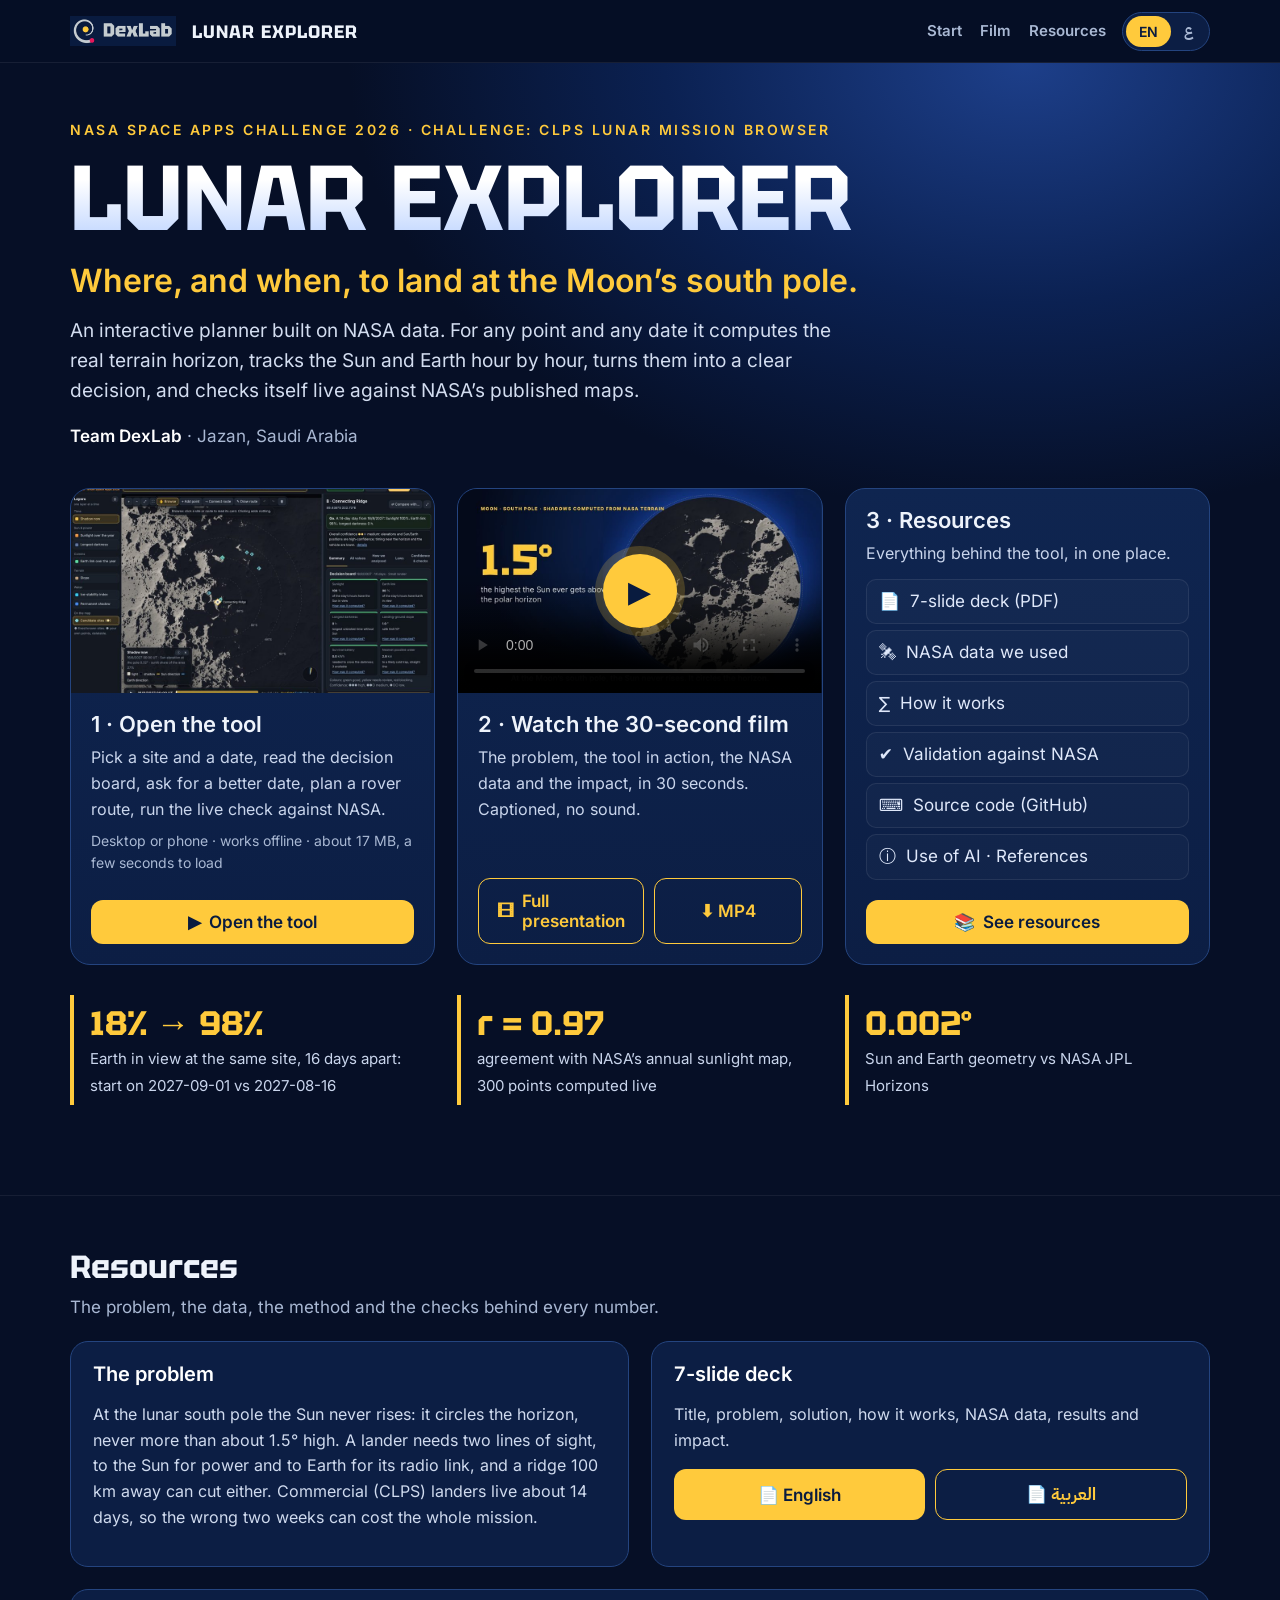
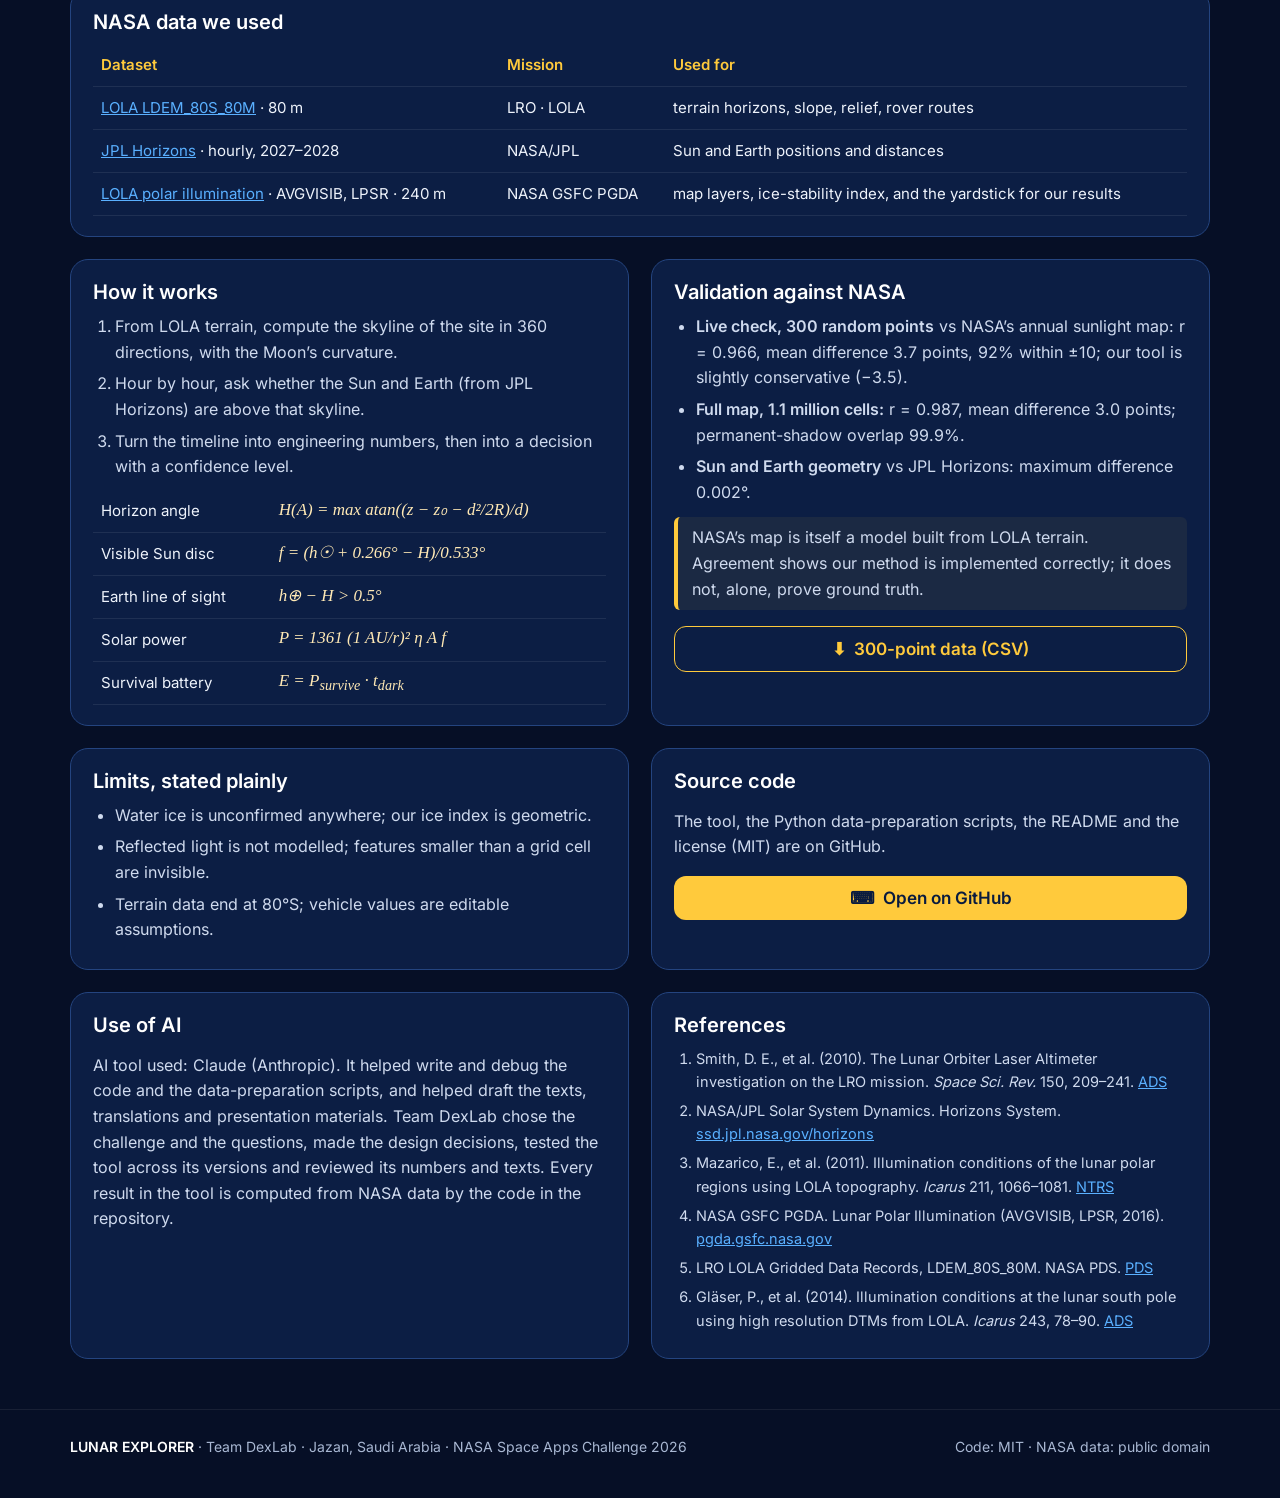
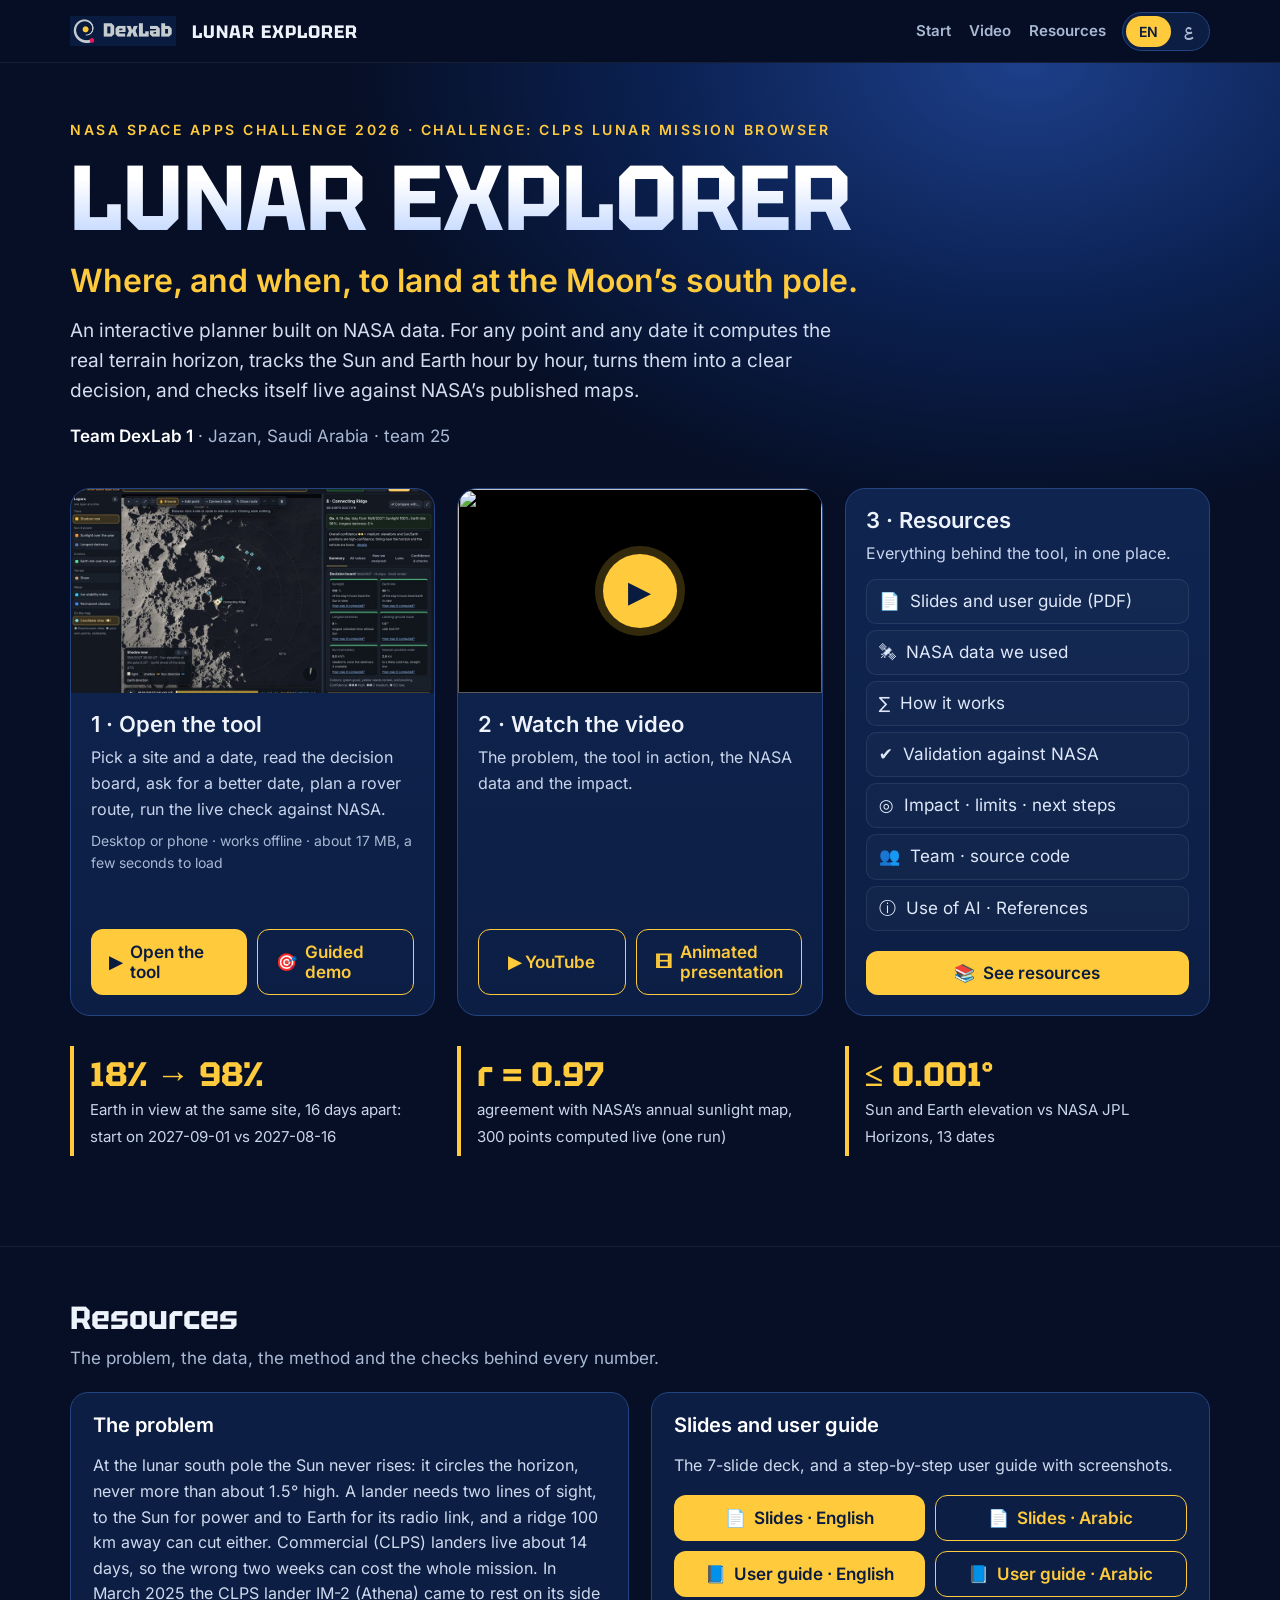
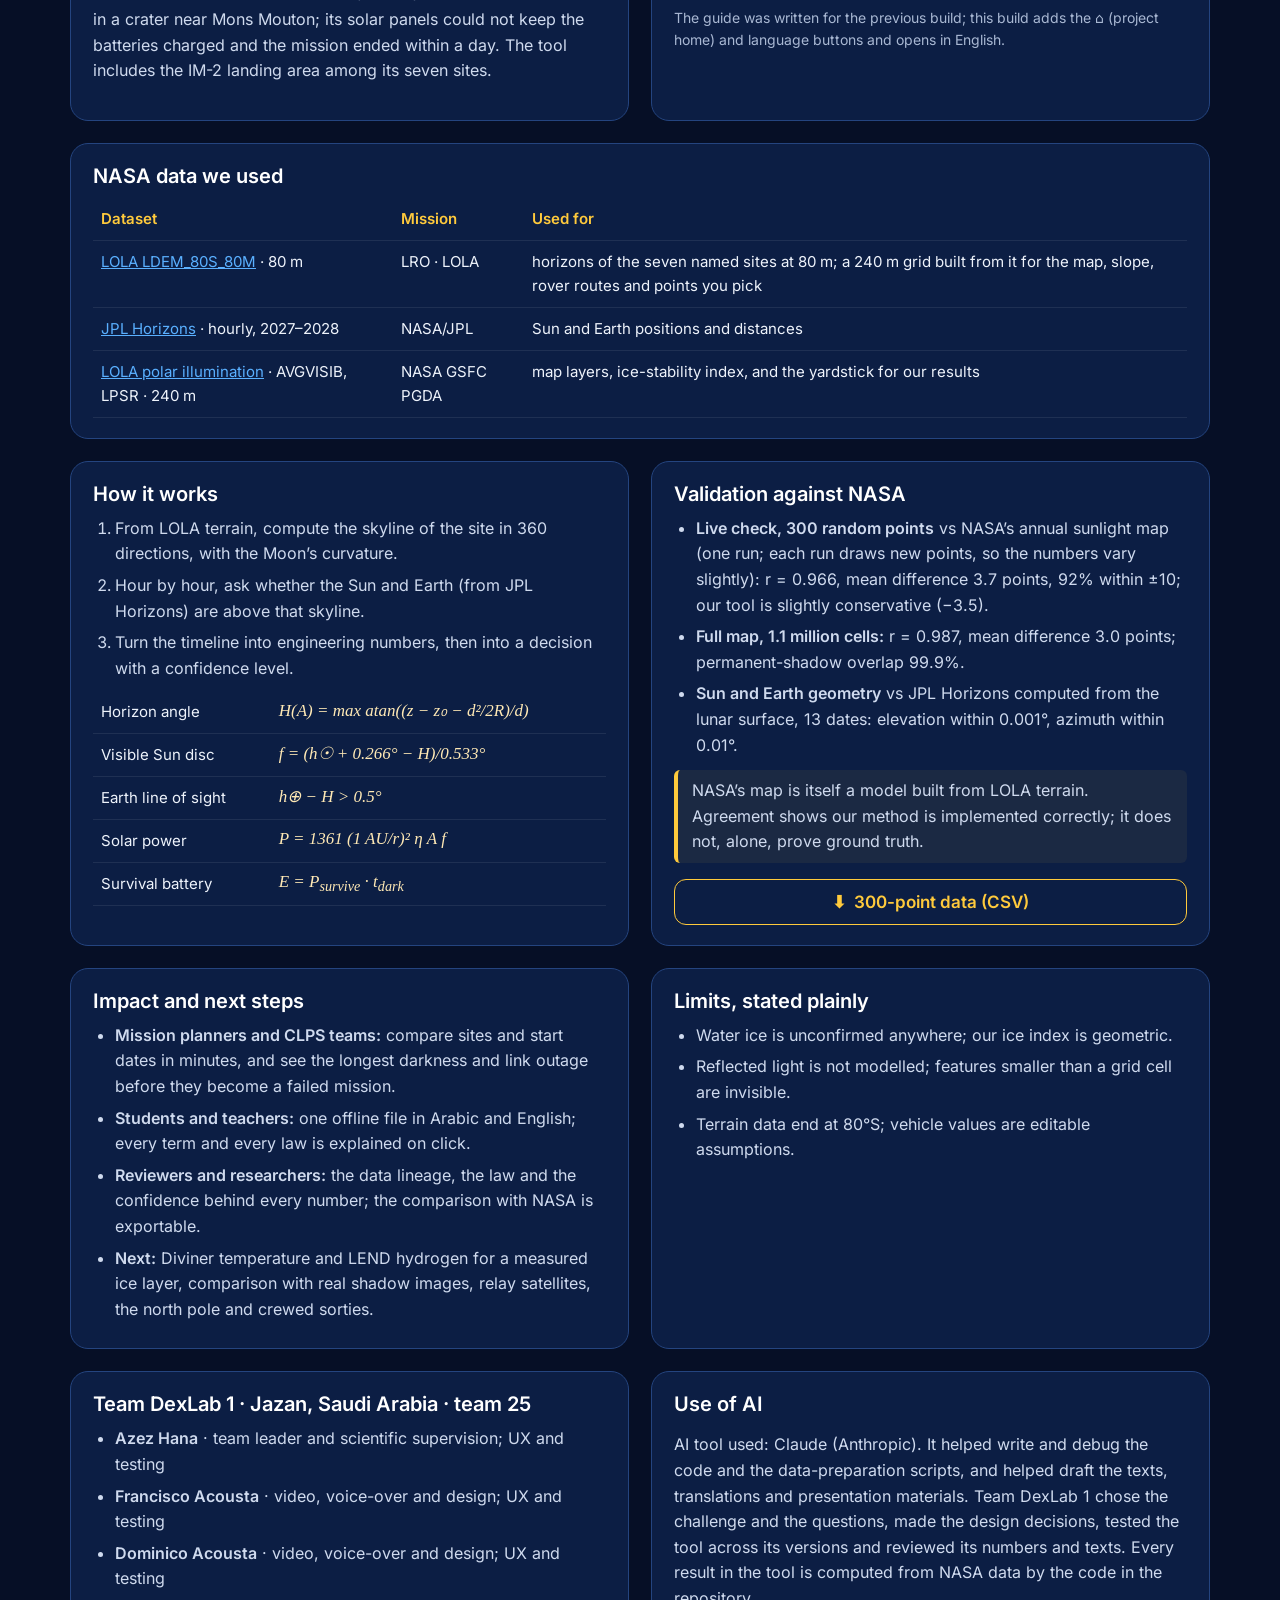
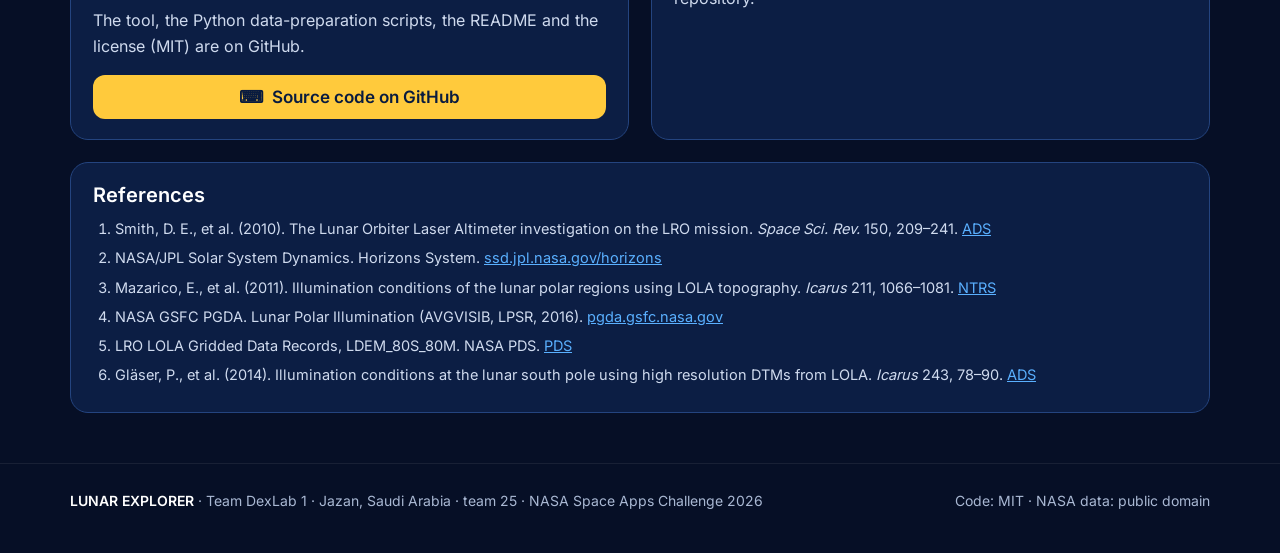
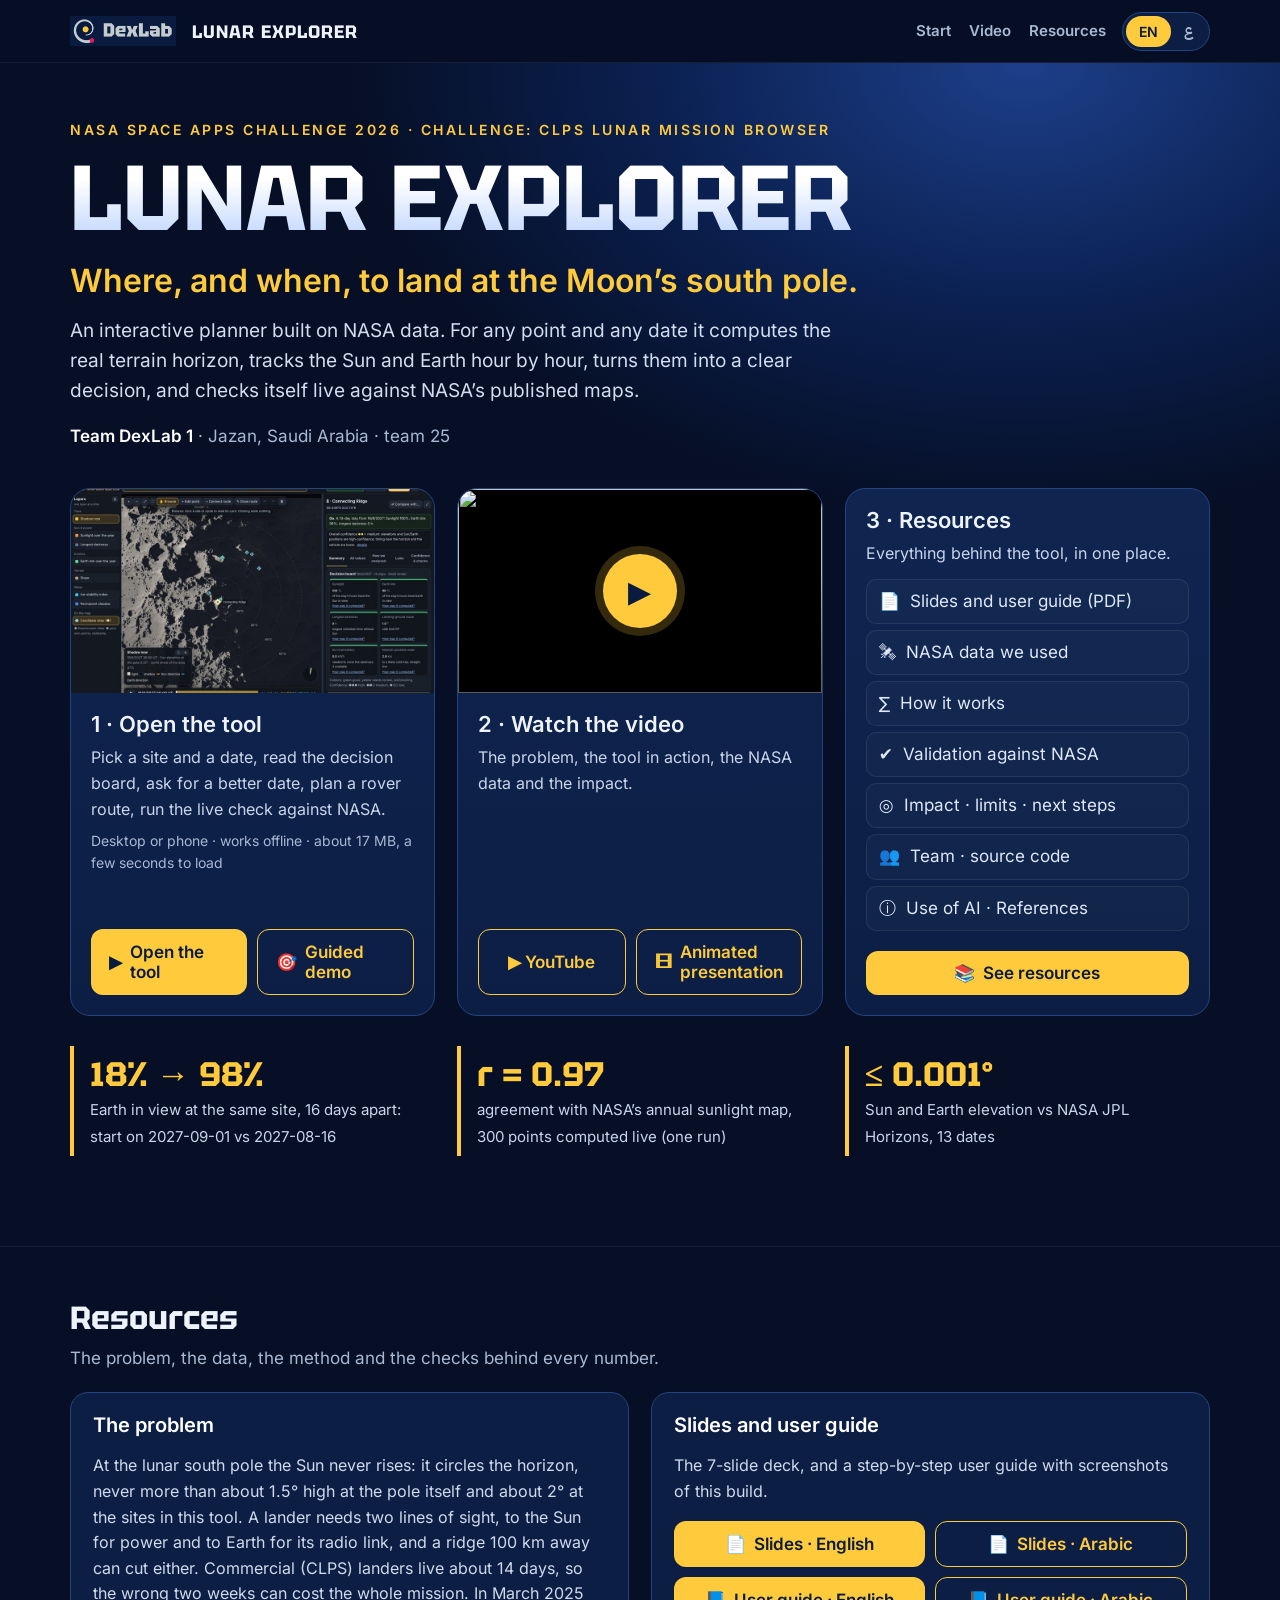
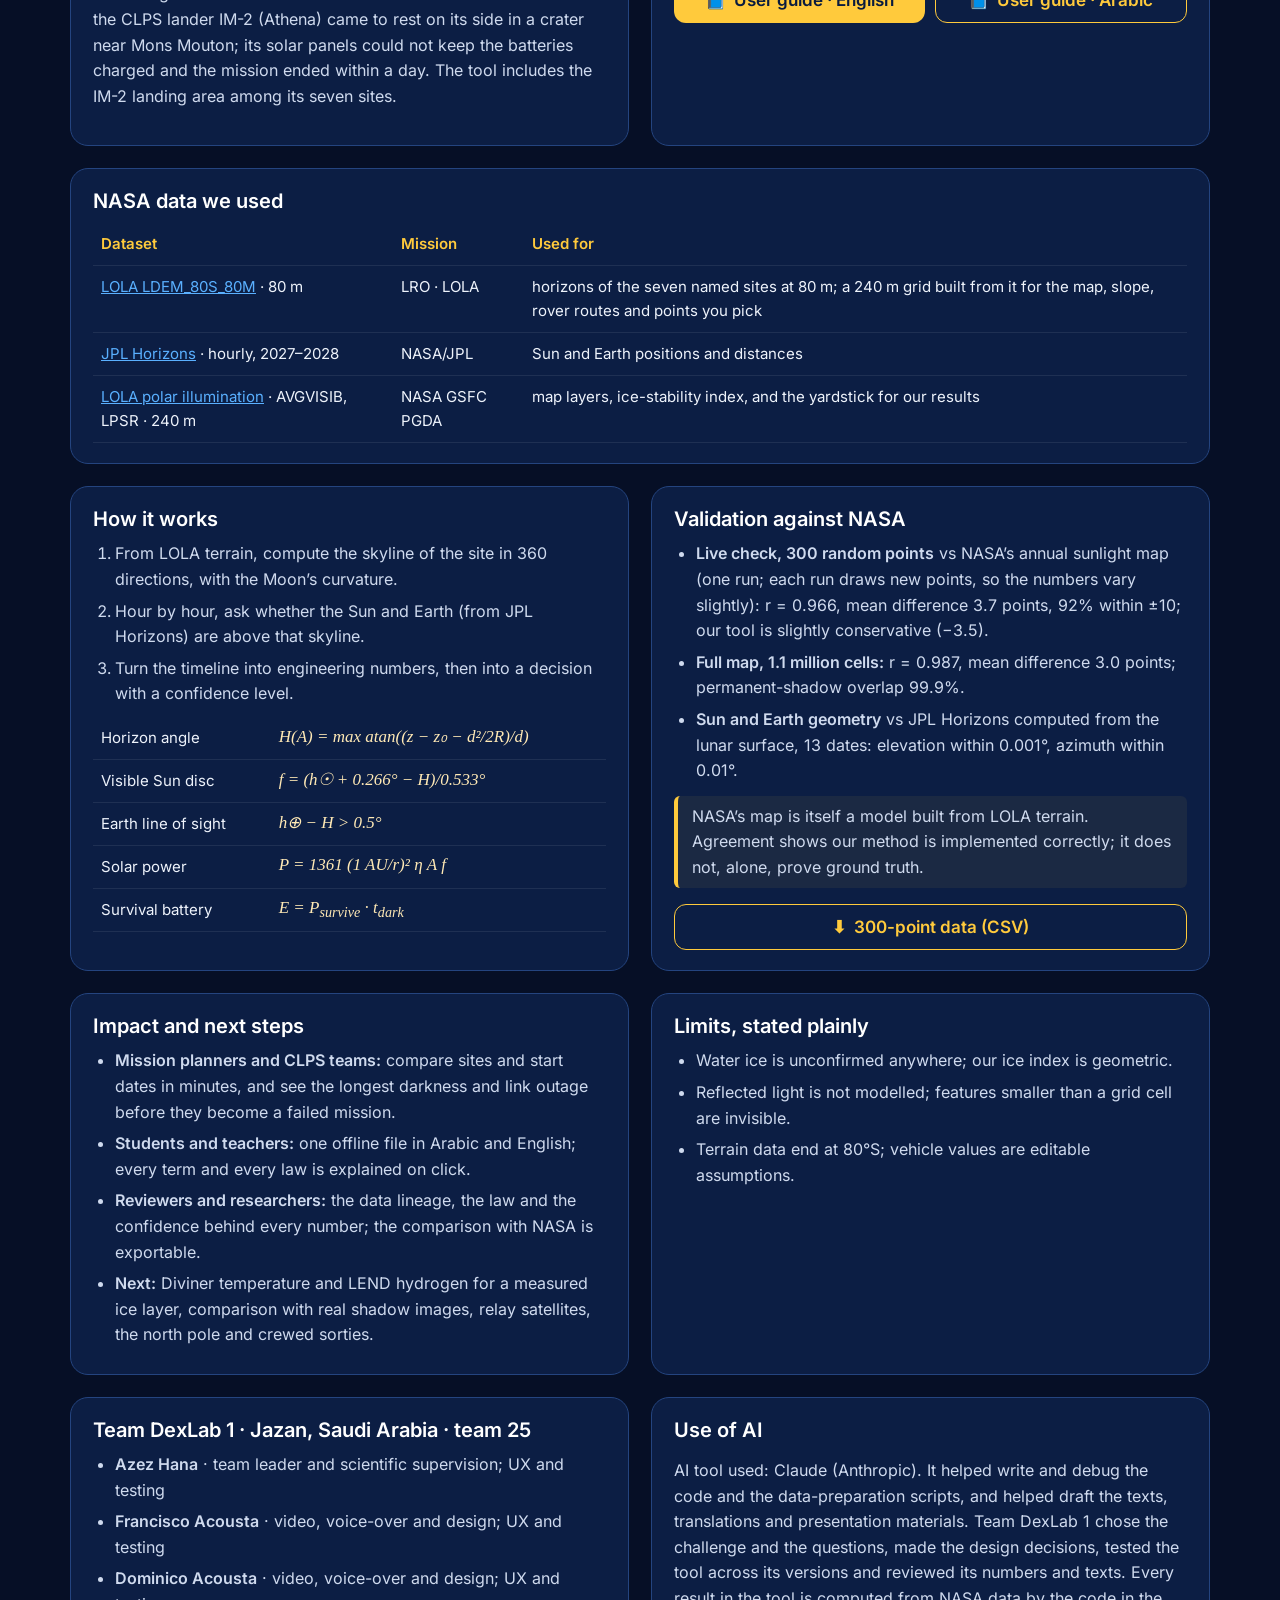
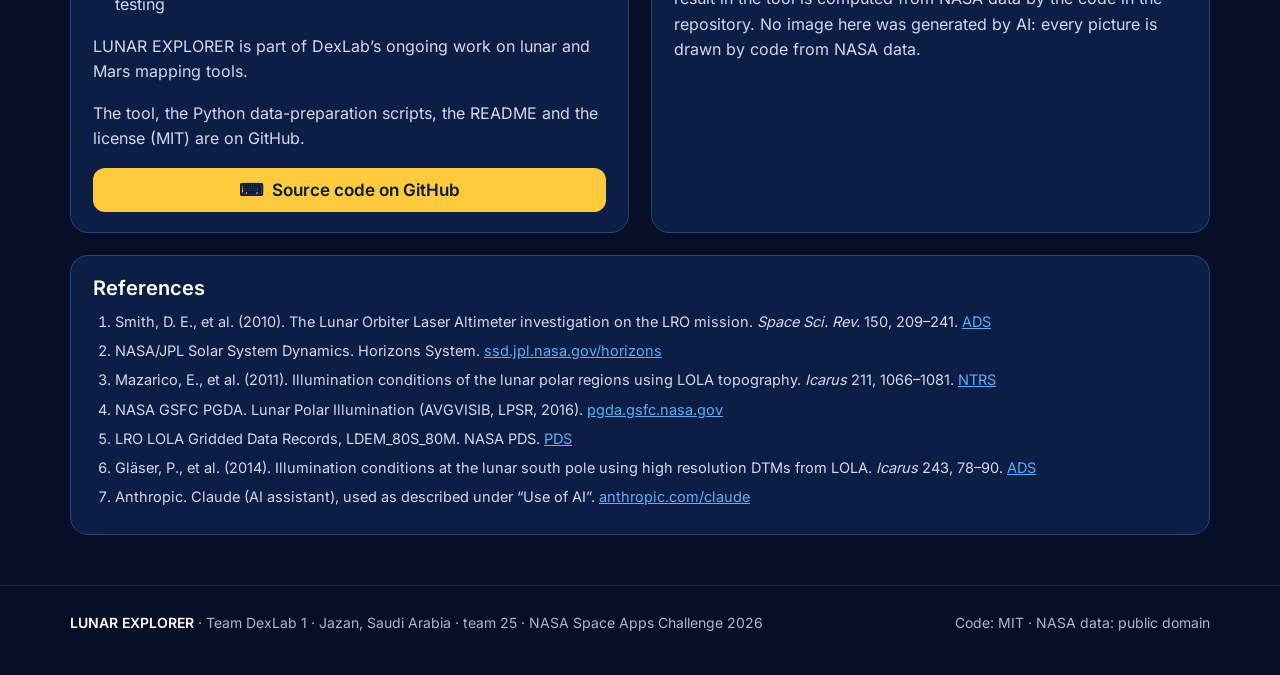
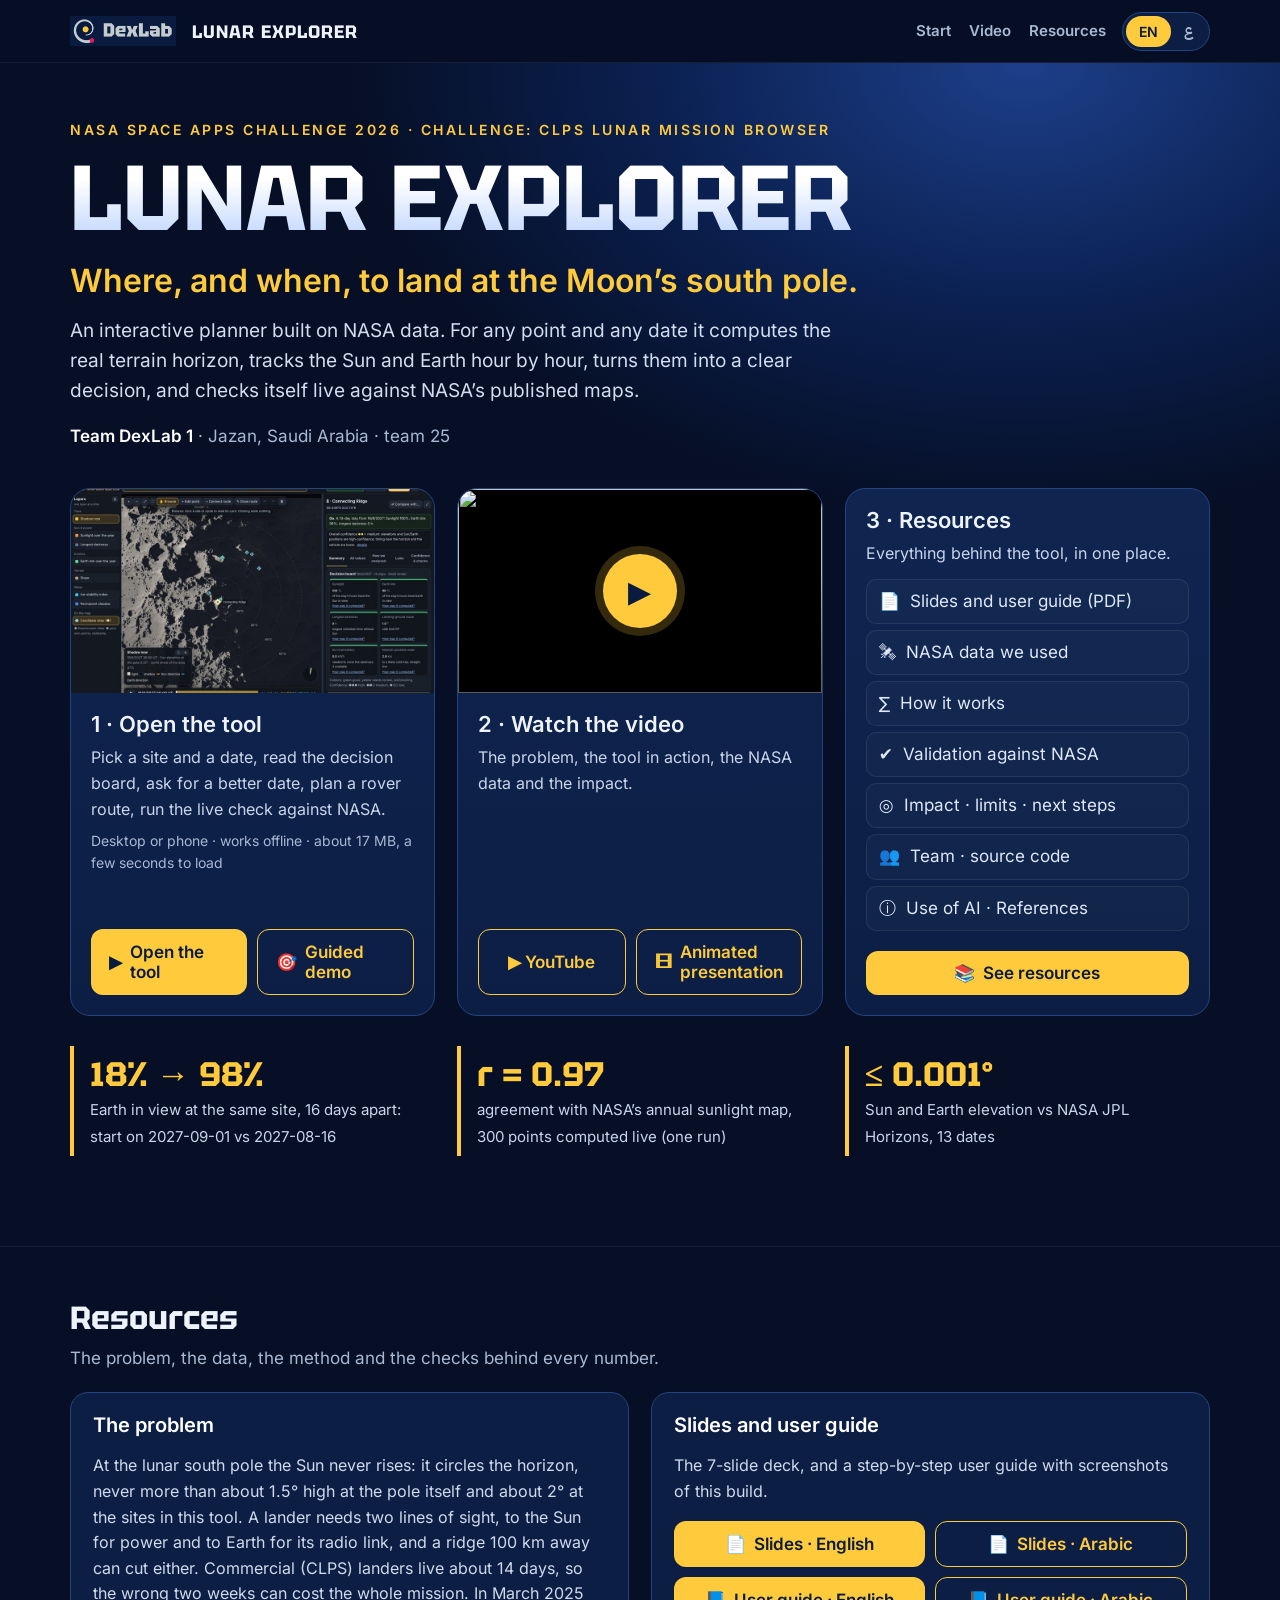
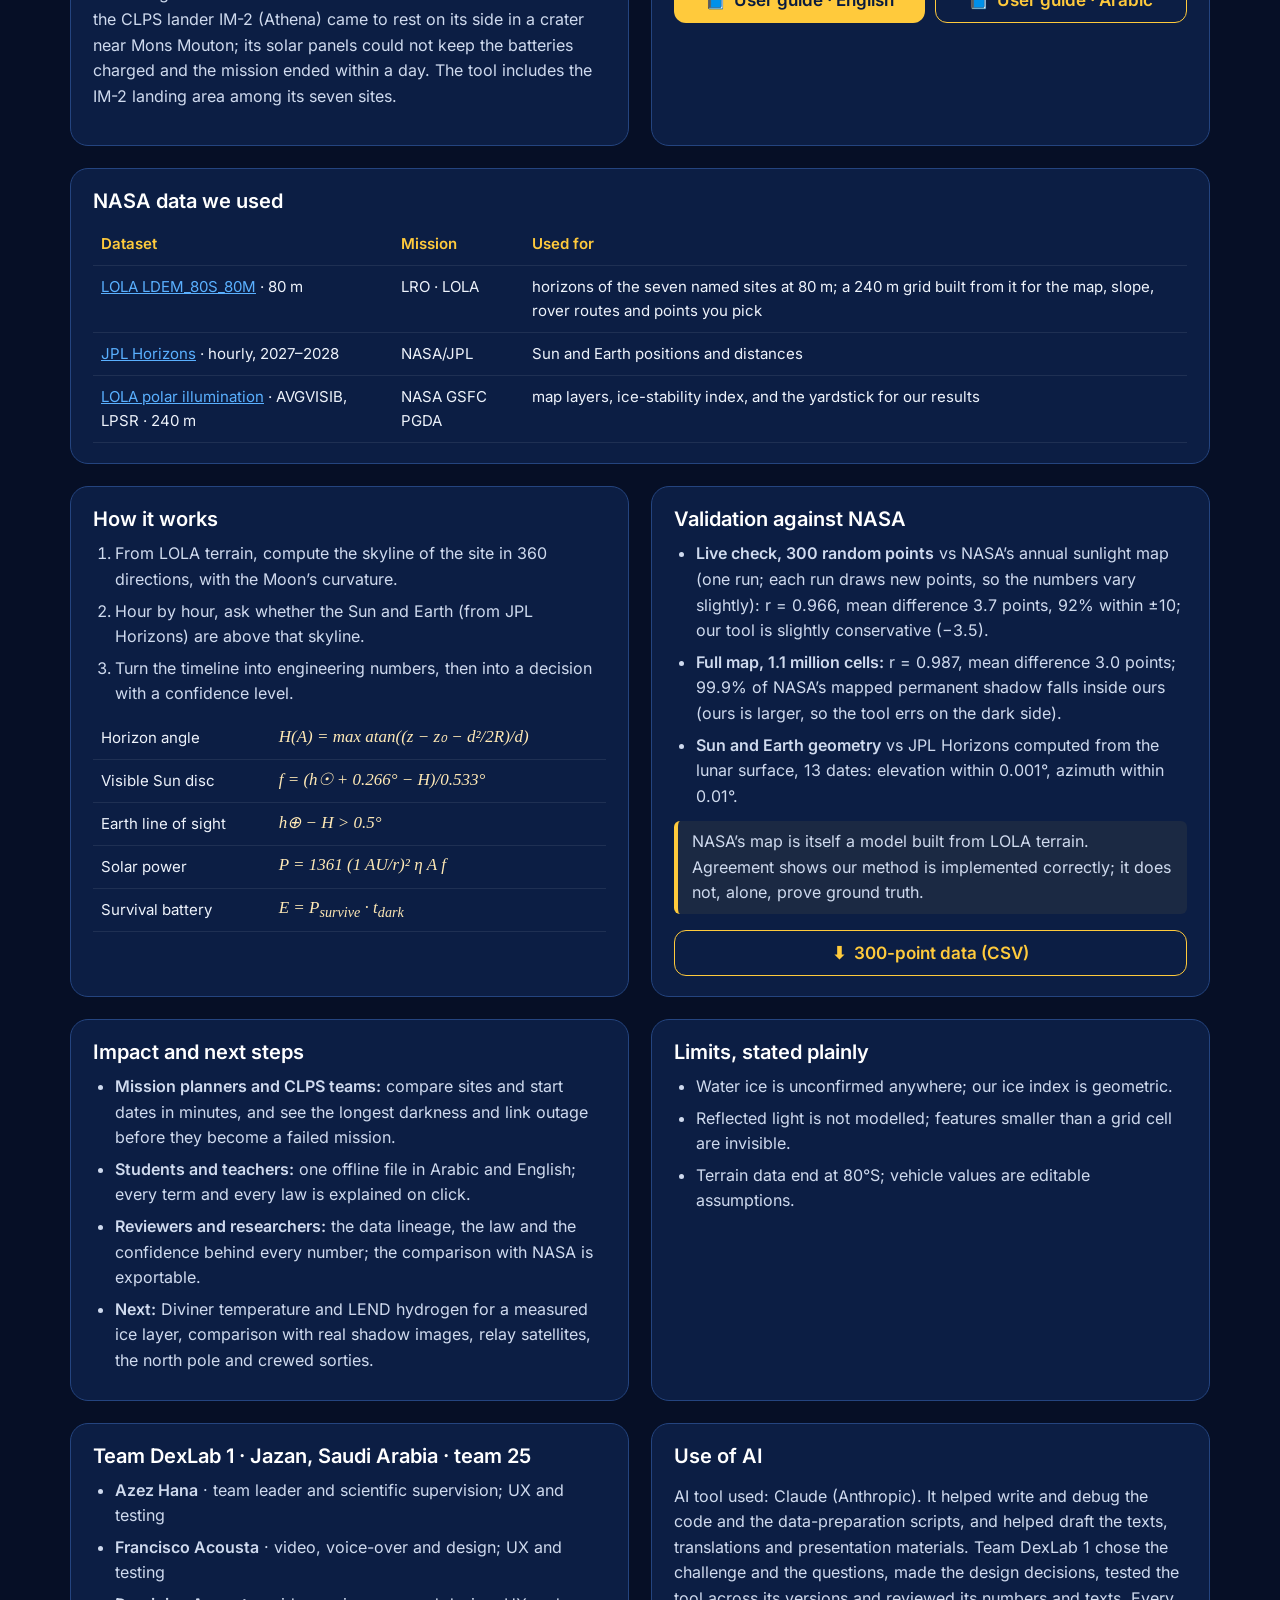
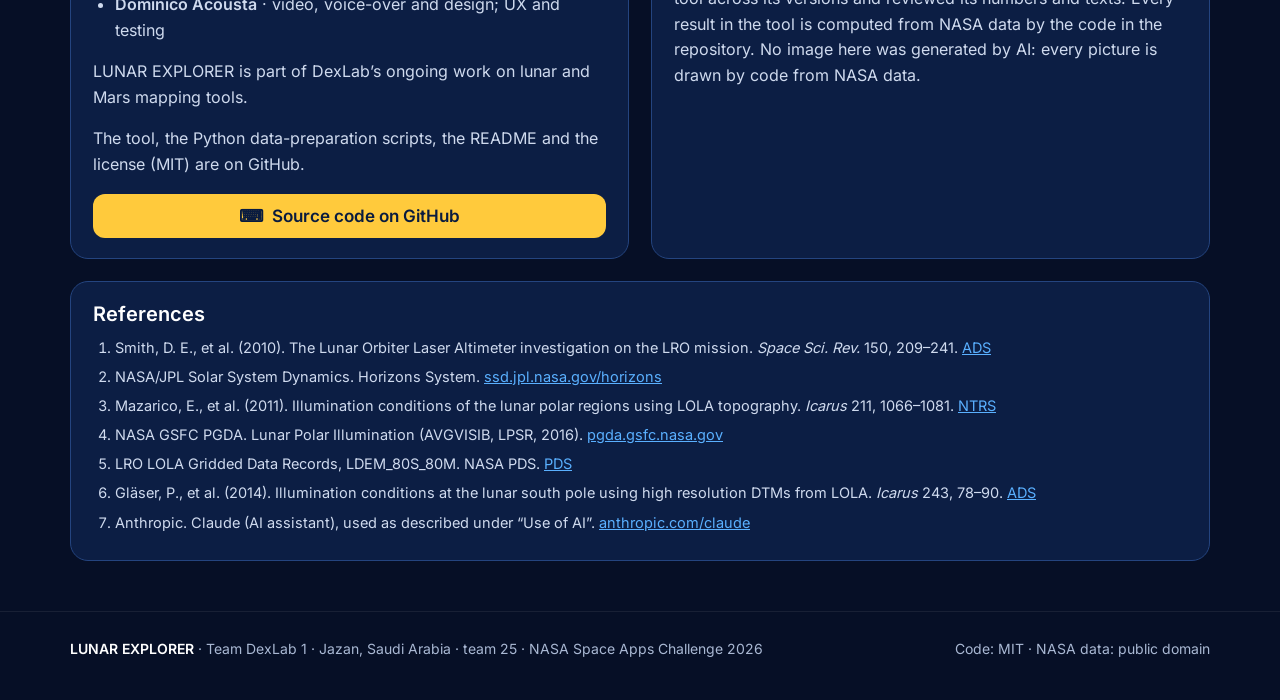
